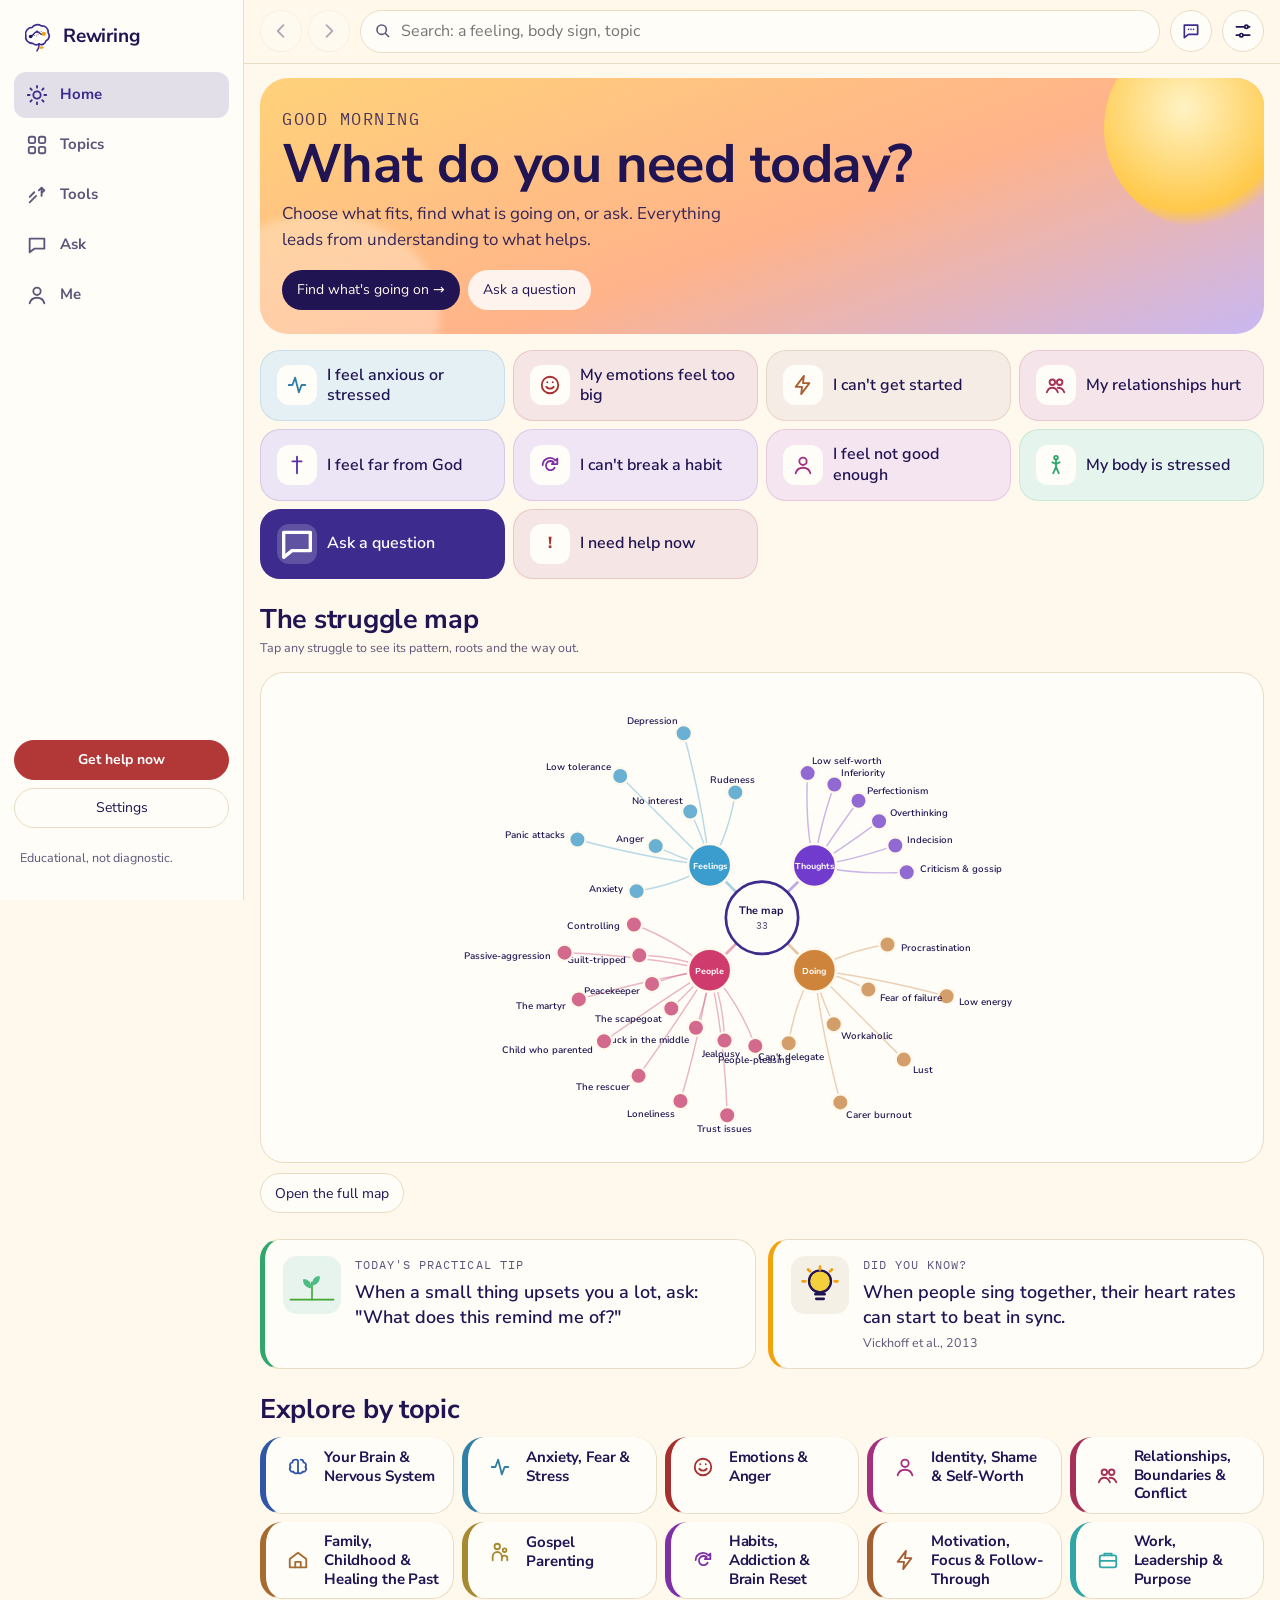
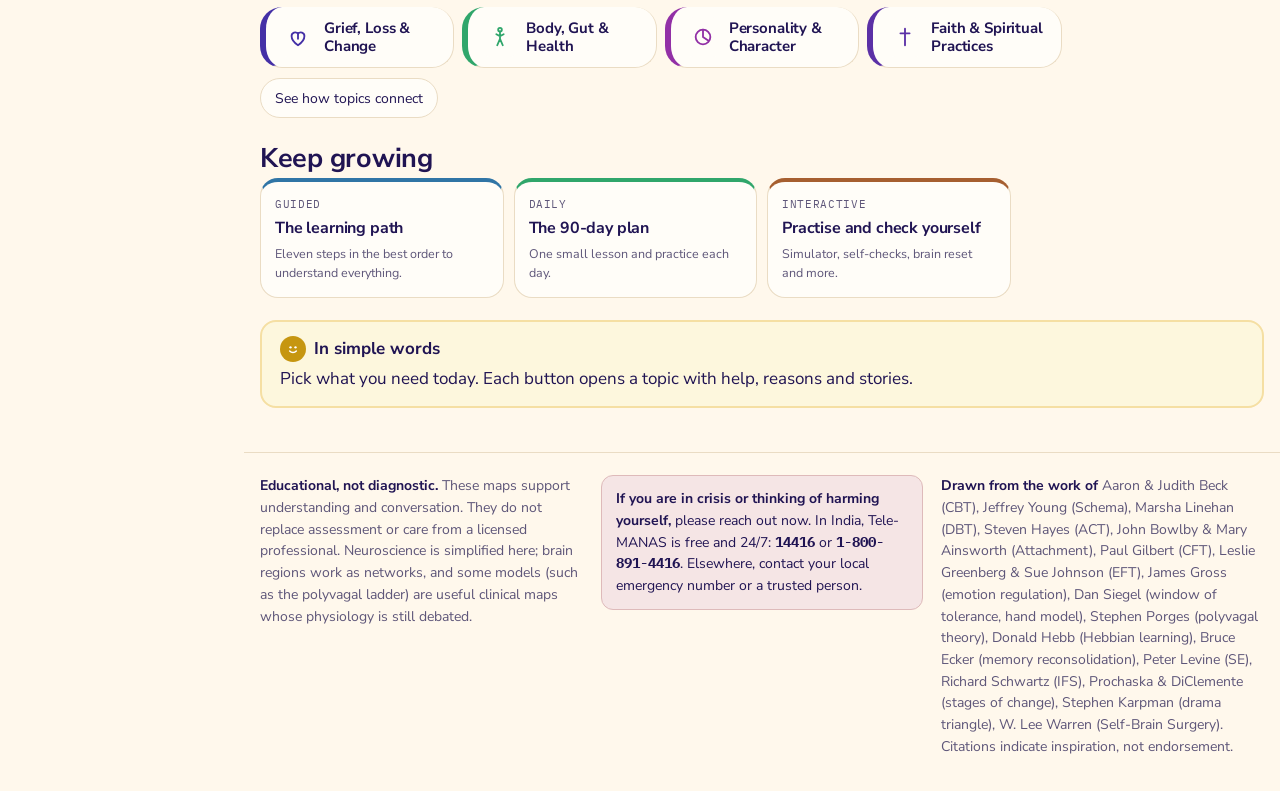
==== hubs/index.html @ 321abb33 "Add rudeness and related patterns: mind map, iceberg decoder, navigator entries, comparisons, practi" ====
<!doctype html><html lang="en"><head><meta charset="utf-8"><meta name="viewport" content="width=device-width,initial-scale=1,viewport-fit=cover"><style>:root{color-scheme:light;padding-top:env(safe-area-inset-top,0px);padding-bottom:env(safe-area-inset-bottom,0px)}body{margin:0}img{max-width:100%}[hidden]{display:none!important}</style></head><body>
<title>Rewiring Hubs</title>
<link rel="preconnect" href="https://fonts.googleapis.com"><link rel="preconnect" href="https://fonts.gstatic.com" crossorigin>
<link rel="stylesheet" href="https://fonts.googleapis.com/css2?family=Figtree:wght@400;500;600;700;800&family=Source+Serif+4:opsz,wght@8..60,500;8..60,600;8..60,700&family=Atkinson+Hyperlegible:ital,wght@0,400;0,700;1,400&family=Archivo:wght@500;600;700&family=Inter:wght@400;500;600;700&family=Nunito+Sans:opsz,wght@6..12,400;6..12,600;6..12,700;6..12,800&family=JetBrains+Mono:wght@400;500&family=Newsreader:ital,opsz,wght@0,6..72,300;0,6..72,400;0,6..72,600;1,6..72,400&family=Bricolage+Grotesque:opsz,wght@12..96,500;12..96,700;12..96,800&family=IBM+Plex+Mono:wght@400;500;700&display=swap">
<style>
:root{
  --bg:#EDF1EE; --surface:#F9FBF9; --sunk:#E2E8E4; --ink:#16232A; --muted:#55666B; --line:#C8D2CE;
  --accent:#0E6A64; --spark:#D8932A; --on-accent:#FFFFFF;
  --al:40%; --as:48%; --atint:91%; --amid:78%; --glow:rgba(216,147,42,.35);
  --f-display:"Bricolage Grotesque", "Avenir Next", system-ui, sans-serif;
  --f-body:"Atkinson Hyperlegible", "Segoe UI", system-ui, sans-serif;
  --f-mono:"IBM Plex Mono", ui-monospace, Menlo, monospace;
  --r:14px;
}
@media (prefers-color-scheme: dark){ :root:not([data-theme="light"]){
  --bg:#0E1618; --surface:#152024; --sunk:#1B282C; --ink:#E3ECE9; --muted:#93A6A6; --line:#2B3B3F;
  --accent:#5EC2B6; --spark:#F2B550; --on-accent:#0E1618;
  --al:70%; --as:52%; --atint:19%; --amid:32%; --glow:rgba(242,181,80,.3); color-scheme:dark }}
:root[data-theme="dark"]{
  --bg:#0E1618; --surface:#152024; --sunk:#1B282C; --ink:#E3ECE9; --muted:#93A6A6; --line:#2B3B3F;
  --accent:#5EC2B6; --spark:#F2B550; --on-accent:#0E1618;
  --al:70%; --as:52%; --atint:19%; --amid:32%; --glow:rgba(242,181,80,.3); color-scheme:dark }

*{box-sizing:border-box}
body{background:var(--bg);color:var(--ink);font-family:var(--f-body);font-size:16px;line-height:1.55;margin:0}
a{color:inherit}
button{font:inherit;color:inherit}
:focus-visible{outline:2px solid var(--spark);outline-offset:2px;border-radius:6px}
h1,h2,h3{font-family:var(--f-display);line-height:1.1;text-wrap:balance;margin:0}
.wrap{max-width:1180px;margin:0 auto;padding-inline:16px}
.mono{font-family:var(--f-mono);font-variant-numeric:tabular-nums}
.eyebrow{font-family:var(--f-mono);font-size:11.5px;letter-spacing:.09em;text-transform:uppercase;color:var(--muted)}

/* top bar */
.bar{position:sticky;top:env(safe-area-inset-top,0px);z-index:20;background:color-mix(in srgb,var(--bg) 88%,transparent);backdrop-filter:blur(10px);border-bottom:1px solid var(--line)}
.bar .wrap{display:flex;gap:12px;align-items:center;padding-block:10px;flex-wrap:wrap}
.brand{display:flex;align-items:center;gap:9px;text-decoration:none;font-family:var(--f-display);font-weight:700;font-size:19px;letter-spacing:-.01em}
.brand svg{width:28px;height:28px}
.search{flex:1 1 220px;min-width:0;display:flex;align-items:center;gap:8px;background:var(--surface);border:1px solid var(--line);border-radius:999px;padding:7px 14px}
.search input{border:0;background:transparent;outline:0;flex:1;min-width:0;font:inherit;color:var(--ink)}
.pill{border:1px solid var(--line);background:var(--surface);border-radius:999px;padding:7px 14px;cursor:pointer;font-size:14px;white-space:nowrap;text-decoration:none}
.pill:hover{border-color:var(--accent)}
.pill.on{background:var(--accent);color:var(--on-accent);border-color:var(--accent)}

/* hero */
.hero{display:grid;grid-template-columns:minmax(0,1.05fr) minmax(0,1fr);gap:28px;align-items:center;padding-block:36px 20px}
.hero h1{font-size:clamp(40px,7vw,78px);font-weight:800;letter-spacing:-.035em}
.hero h1 em{font-style:normal;color:var(--accent)}
.hero p{font-size:18px;color:var(--muted);max-width:52ch;margin:16px 0 0}
.hero .stats{display:flex;gap:22px;margin-top:22px;flex-wrap:wrap}
.hero .stats b{display:block;font-family:var(--f-display);font-size:28px}
.netbox{position:relative;aspect-ratio:5/4;max-width:100%;border-radius:22px;background:radial-gradient(120% 90% at 30% 20%,var(--surface),var(--sunk));border:1px solid var(--line);overflow:hidden}
.netbox canvas{width:100%;height:100%;display:block}
.netbox .cap{position:absolute;left:14px;bottom:12px;right:14px;font-size:12.5px;color:var(--muted)}
@media (max-width:820px){.hero{grid-template-columns:1fr}}

/* six step path */
.steps6{display:grid;grid-template-columns:repeat(6,minmax(0,1fr));gap:10px;margin-block:18px 8px}
.steps6 div{padding:12px 12px 14px;border-top:3px solid hsl(var(--h) var(--as) var(--al));background:var(--surface);border-radius:4px 4px 10px 10px}
.steps6 b{display:block;font-family:var(--f-display);font-size:16px}
.steps6 small{color:var(--muted);font-size:13px;line-height:1.35;display:block;margin-top:2px}
@media (max-width:820px){.steps6{grid-template-columns:repeat(2,minmax(0,1fr))}}

.row-h{display:flex;justify-content:space-between;align-items:end;gap:12px;margin:34px 0 12px;flex-wrap:wrap}
.row-h h2{font-size:26px;letter-spacing:-.01em}
.quick{display:grid;grid-template-columns:repeat(auto-fill,minmax(210px,1fr));gap:10px}
.qcard{display:flex;gap:12px;align-items:center;padding:12px 14px;background:var(--surface);border:1px solid var(--line);border-radius:var(--r);text-decoration:none;cursor:pointer}
.qcard:hover{border-color:hsl(var(--h) var(--as) var(--al))}
.qcard svg{flex:none;width:42px;height:42px}
.qcard b{font-family:var(--f-display);font-size:15.5px;line-height:1.2}
.qcard small{display:block;color:var(--muted);font-size:12.5px}

/* section nav */
.secnav{position:sticky;top:calc(env(safe-area-inset-top,0px) + 58px);z-index:15;background:var(--bg);padding-block:8px;overflow-x:auto;white-space:nowrap;scrollbar-width:thin;border-bottom:1px solid var(--line)}
.secnav a{display:inline-flex;align-items:center;gap:6px;margin-right:6px;padding:5px 11px;border-radius:999px;font-size:13px;text-decoration:none;border:1px solid var(--line);background:var(--surface)}
.secnav a i{width:9px;height:9px;border-radius:50%;background:hsl(var(--h) var(--as) var(--al))}

.shelf{margin-top:30px;scroll-margin-top:120px}
.shelf-h{display:flex;align-items:baseline;gap:12px;margin-bottom:12px;padding-bottom:8px;border-bottom:2px solid hsl(var(--h) var(--as) var(--al))}
.shelf-h h2{font-size:24px}
.shelf-h .n{font-family:var(--f-mono);color:hsl(var(--h) var(--as) var(--al));font-size:14px}
.shelf-h p{margin:0 0 0 auto;color:var(--muted);font-size:14px;max-width:46ch;text-align:right}
@media (max-width:700px){.shelf-h{flex-wrap:wrap}.shelf-h p{margin:0;text-align:left}}
.grid{display:grid;grid-template-columns:repeat(auto-fill,minmax(205px,1fr));gap:10px}
.card{position:relative;display:flex;flex-direction:column;gap:8px;padding:12px 12px 14px;background:var(--surface);border:1px solid var(--line);border-radius:var(--r);text-decoration:none;min-width:0;transition:transform .15s,border-color .15s}
.card:hover{transform:translateY(-2px);border-color:hsl(var(--h) var(--as) var(--al))}
.card .top{display:flex;justify-content:space-between;align-items:center}
.card .num{font-family:var(--f-mono);font-size:12px;color:hsl(var(--h) var(--as) var(--al))}
.card .tag{font-size:11px;font-family:var(--f-mono);text-transform:uppercase;letter-spacing:.06em;color:var(--muted)}
.card .gl{height:58px;border-radius:9px;background:hsl(var(--h) 40% var(--atint));display:grid;place-items:center}
.card .gl svg{height:50px;width:auto}
.card b{font-family:var(--f-display);font-weight:600;font-size:15.5px;line-height:1.22}
.card .star{position:absolute;top:8px;right:10px;color:var(--spark);font-size:13px}
.empty{padding:30px;text-align:center;color:var(--muted);background:var(--surface);border-radius:var(--r);border:1px dashed var(--line)}

/* map sheet */
.sheet{padding-block:22px 60px}
.crumbs{display:flex;gap:8px;align-items:center;flex-wrap:wrap;font-size:14px;color:var(--muted)}
.crumbs a{text-decoration:none;color:hsl(var(--h) var(--as) var(--al));font-weight:700}
.sheet-h{display:flex;gap:18px;align-items:flex-start;margin:12px 0 18px;flex-wrap:wrap}
.sheet-h .big{font-family:var(--f-display);font-weight:800;font-size:clamp(46px,8vw,84px);line-height:.85;color:hsl(var(--h) var(--as) var(--al));letter-spacing:-.04em}
.sheet-h .tt{flex:1 1 360px;min-width:0}
.sheet-h h1{font-size:clamp(28px,4.4vw,46px);letter-spacing:-.025em}
.sheet-h p{font-size:18px;max-width:64ch;margin:10px 0 0}
.tools{display:flex;gap:8px;flex-wrap:wrap}
.canvas{background:var(--surface);border:1px solid var(--line);border-radius:20px;padding:10px;overflow-x:auto}
.canvas svg{display:block;width:100%;height:auto;min-width:720px}
.canvas.sm svg{min-width:0}
.cols{display:grid;grid-template-columns:repeat(12,minmax(0,1fr));gap:14px;margin-top:14px}
.box{grid-column:span 6;background:var(--surface);border:1px solid var(--line);border-radius:var(--r);padding:16px 18px;min-width:0}
.box.w4{grid-column:span 4}.box.w8{grid-column:span 8}.box.w12{grid-column:span 12}
@media (max-width:860px){.box,.box.w4,.box.w8{grid-column:span 12}}
.box h3{font-size:18px;display:flex;align-items:center;gap:8px;margin-bottom:10px}
.box h3 .k{font-family:var(--f-mono);font-size:11px;padding:2px 7px;border-radius:999px;background:hsl(var(--h) var(--as) var(--al));color:var(--bg)}
.box ul{margin:0;padding-left:18px}.box li{margin:3px 0}
.tri{display:grid;grid-template-columns:repeat(3,minmax(0,1fr));gap:10px}
@media (max-width:600px){.tri{grid-template-columns:1fr}}
.tri>div{background:hsl(var(--h) 40% var(--atint));border-radius:12px;padding:12px}
.tri b{font-family:var(--f-display);display:flex;gap:7px;align-items:center}
.tri svg{width:22px;height:22px}
.qs{display:grid;gap:8px;counter-reset:q}
.qs div{counter-increment:q;padding:10px 12px 10px 44px;position:relative;background:var(--sunk);border-radius:10px}
.qs div::before{content:counter(q);position:absolute;left:12px;top:9px;width:22px;height:22px;border-radius:50%;background:hsl(258 var(--as) var(--al));color:var(--bg);font:700 12px/22px var(--f-mono);text-align:center}
.chips{display:flex;flex-wrap:wrap;gap:6px}
.chip{display:inline-flex;align-items:center;gap:6px;padding:5px 11px;border-radius:999px;background:hsl(var(--h) 40% var(--atint));border:1px solid hsl(var(--h) 35% var(--amid));font-size:14px;text-decoration:none;cursor:pointer}
.chip:hover{border-color:hsl(var(--h) var(--as) var(--al))}
.belief{padding:8px 12px;border-left:3px solid hsl(40 var(--as) var(--al));background:var(--sunk);margin:6px 0;border-radius:0 8px 8px 0;font-style:italic}
.checks label{display:flex;gap:10px;align-items:flex-start;padding:8px 0;border-bottom:1px dashed var(--line);cursor:pointer}
.checks input{margin-top:4px;accent-color:var(--accent);width:18px;height:18px;flex:none}
.checks label:has(input:checked) span{text-decoration:line-through;color:var(--muted)}
.lens{background:linear-gradient(135deg,hsl(285 40% var(--atint)),var(--surface));border:1px solid hsl(285 30% var(--amid))}
.lens h3{color:hsl(285 var(--as) var(--al))}
.brainlink{display:flex;gap:16px;align-items:center;flex-wrap:wrap}
.brainlink svg{width:150px;flex:none;max-width:100%}
.brainlink>div{flex:1 1 260px;min-width:0}
textarea{width:100%;min-height:110px;border:1px solid var(--line);border-radius:10px;background:var(--bg);color:var(--ink);font:inherit;padding:10px;resize:vertical}
.note{font-size:12.5px;color:var(--muted)}
.pager{display:flex;justify-content:space-between;gap:12px;margin-top:24px;flex-wrap:wrap}
.pager a{flex:1 1 240px;padding:14px 16px;background:var(--surface);border:1px solid var(--line);border-radius:var(--r);text-decoration:none}
.pager a:last-child{text-align:right}
.pager small{display:block;color:var(--muted);font-family:var(--f-mono);font-size:12px}
.pager b{font-family:var(--f-display)}

/* svg text classes */
.t-ink{fill:var(--ink)}.t-mut{fill:var(--muted)}.t-bg{fill:var(--bg)}
.s-line{stroke:var(--line)}.f-surf{fill:var(--surface)}.f-sunk{fill:var(--sunk)}.f-bg{fill:var(--bg)}
.hf{fill:hsl(var(--h) 42% var(--atint))}.hm{fill:hsl(var(--h) 38% var(--amid))}.hs{fill:hsl(var(--h) var(--as) var(--al))}
.hk{stroke:hsl(var(--h) var(--as) var(--al))}.hkm{stroke:hsl(var(--h) 38% var(--amid))}
.sv-d{font-family:var(--f-display)}.sv-b{font-family:var(--f-body)}.sv-m{font-family:var(--f-mono)}
.glow{fill:var(--spark);filter:drop-shadow(0 0 6px var(--glow))}
.pulse{fill:var(--spark)}

/* table */
.tablebox{overflow-x:auto;border-radius:var(--r);border:1px solid var(--line);background:var(--surface)}
table.cmp{border-collapse:separate;border-spacing:0;width:100%;min-width:640px}
table.cmp th,table.cmp td{padding:11px 14px;text-align:left;vertical-align:top;border-bottom:1px solid var(--line);font-size:15px}
table.cmp thead th{font-family:var(--f-display);font-size:17px;background:hsl(var(--h) 42% var(--atint));border-bottom:3px solid hsl(var(--h) var(--as) var(--al))}
table.cmp tbody th{font-family:var(--f-mono);font-size:11.5px;text-transform:uppercase;letter-spacing:.06em;color:var(--muted);width:130px;font-weight:500}
table.cmp td{background:hsl(var(--h) 40% var(--atint) / .45)}

/* scale */
.scale{display:grid;grid-template-columns:minmax(0,300px) minmax(0,1fr);gap:18px;align-items:start}
@media (max-width:760px){.scale{grid-template-columns:1fr}}
.scale .fig{background:var(--surface);border:1px solid var(--line);border-radius:20px;padding:10px}
.scale .fig svg{width:100%;height:auto;display:block}
.readout{background:var(--surface);border:1px solid var(--line);border-radius:20px;padding:20px}
.readout .lv{font-family:var(--f-display);font-size:30px;font-weight:700;color:hsl(var(--h) var(--as) var(--al))}
.readout input[type=range]{width:100%;accent-color:var(--accent);margin:14px 0}
.lvls{display:grid;gap:6px;margin-top:10px}
.lvls button{display:flex;gap:10px;text-align:left;align-items:center;padding:9px 12px;border-radius:10px;border:1px solid var(--line);background:var(--bg);cursor:pointer}
.lvls button i{width:14px;height:14px;border-radius:4px;flex:none;background:hsl(var(--h) var(--as) var(--al))}
.lvls button.on{border-color:hsl(var(--h) var(--as) var(--al));background:hsl(var(--h) 40% var(--atint))}
.helps{margin-top:12px;padding:12px 14px;border-radius:12px;background:hsl(var(--h) 40% var(--atint))}
.hist{font-size:13.5px;color:var(--muted);margin-top:12px}

/* flowchart */
.ft{--g:22px}
.fq{display:inline-flex;align-items:center;gap:10px;padding:10px 16px;border-radius:12px;background:hsl(var(--h) var(--as) var(--al));color:var(--bg);font-family:var(--f-display);font-weight:700;font-size:17px}
.fq::before{content:"?";display:grid;place-items:center;width:24px;height:24px;transform:rotate(45deg);border:2px solid var(--bg);border-radius:4px;font-size:13px}
.fq::before{content:""}
.fkids{list-style:none;margin:0;padding:0 0 0 var(--g);border-left:2px solid hsl(var(--h) 38% var(--amid));margin-left:22px}
.fkids>li{position:relative;padding:10px 0 4px 18px}
.fkids>li::before{content:"";position:absolute;left:calc(-1 * var(--g) - 2px);top:26px;width:calc(var(--g) + 14px);border-top:2px solid hsl(var(--h) 38% var(--amid))}
.fkids>li::after{content:"";position:absolute;left:8px;top:21px;border:6px solid transparent;border-left-color:hsl(var(--h) 38% var(--amid))}
.fopt{display:inline-block;padding:7px 13px;border-radius:999px;border:1.5px solid hsl(var(--h) var(--as) var(--al));background:var(--surface);font-weight:700}
.fleaf{display:flex;flex-wrap:wrap;gap:6px;margin:8px 0 2px 14px}
.fleaf a{display:inline-flex;gap:6px;align-items:center;padding:6px 12px;border-radius:10px;background:hsl(var(--h) 40% var(--atint));border:1px solid hsl(var(--h) 35% var(--amid));text-decoration:none;font-size:14.5px}
.fleaf a::before{content:"→";color:hsl(var(--h) var(--as) var(--al))}
.fleaf a:hover{border-color:hsl(var(--h) var(--as) var(--al))}
.fwrap{background:var(--surface);border:1px solid var(--line);border-radius:20px;padding:20px;overflow-x:auto}

.foot{border-top:1px solid var(--line);margin-top:50px;padding-block:24px 40px;color:var(--muted);font-size:14px}
.foot .grid2{display:grid;grid-template-columns:repeat(auto-fit,minmax(260px,1fr));gap:20px}
.foot b{color:var(--ink)}
.crisis{background:hsl(0 45% var(--atint));border:1px solid hsl(0 35% var(--amid));border-radius:12px;padding:12px 14px;color:var(--ink)}
@media (prefers-reduced-motion: reduce){*{animation:none!important;transition:none!important}}
.chain{list-style:none;margin:0;padding:0;display:flex;flex-wrap:wrap;gap:8px 0;align-items:stretch;counter-reset:c}
.chain li{counter-increment:c;display:flex;align-items:center;gap:8px;padding:9px 14px;border-radius:12px;background:hsl(var(--h) 40% var(--atint));border:1px solid hsl(var(--h) 35% var(--amid));margin-right:26px;position:relative;font-size:15px;max-width:100%}
.chain li::before{content:counter(c);font:700 11px/20px var(--f-mono);width:20px;height:20px;border-radius:50%;text-align:center;background:hsl(var(--h) var(--as) var(--al));color:var(--bg);flex:none}
.chain li::after{content:"→";position:absolute;right:-20px;color:hsl(var(--h) var(--as) var(--al));font-weight:700}
.chain li:last-child::after{content:""}
.chain li.back{background:none;border-style:dashed;color:var(--muted)}.chain li.back::before{content:none}
.gloss{display:grid;grid-template-columns:repeat(auto-fit,minmax(220px,1fr));gap:10px}
.gloss div{padding:10px 12px;border-radius:10px;background:var(--sunk)}.gloss b{display:block;font-family:var(--f-display)}.gloss span{font-size:14.5px;color:var(--muted)}
ol.legend{margin:0;padding:0;list-style:none;counter-reset:l;display:grid;gap:8px}
ol.legend li{counter-increment:l;display:flex;gap:10px;align-items:flex-start}
ol.legend li::before{content:counter(l);flex:none;width:26px;height:26px;border-radius:50%;background:var(--ink);color:var(--bg);font:700 13px/26px var(--f-mono);text-align:center}
.six{display:grid;grid-template-columns:repeat(auto-fill,minmax(140px,1fr));gap:8px}
.six span{padding:12px;border-radius:12px;background:hsl(var(--h) 40% var(--atint));text-align:center;font-family:var(--f-display);font-weight:600}
.qcard .gl{display:none}
.canvas.sm svg[aria-label="Cycle diagram"]{max-width:470px;margin:0 auto}
.foot .grid2{align-items:start}
.pgrid{display:grid;grid-template-columns:repeat(auto-fit,minmax(250px,1fr));gap:12px}
.pcard{border-radius:14px;padding:14px;background:hsl(var(--h) 40% var(--atint));border:1px solid hsl(var(--h) 35% var(--amid));min-width:0}
.pcard h4{font-family:var(--f-display);font-size:18px;margin:4px 0 8px}.pcard h4 a{text-decoration:none}
.pcard ol{margin:0;padding-left:20px;font-size:14.5px}.pcard li{margin:3px 0}.pcard li.more{list-style:none;margin-left:-20px;margin-top:8px}
.pcard li.more a{color:hsl(var(--h) var(--as) var(--al));font-weight:700;text-decoration:none}
.fix{margin-top:10px;font-size:13.5px;padding:8px 10px;border-radius:10px;background:var(--surface)}
ol.week{list-style:none;margin:0;padding:0;display:grid;grid-template-columns:repeat(auto-fit,minmax(150px,1fr));gap:8px}
ol.week li{display:flex;flex-direction:column;gap:4px;padding:12px;border-radius:12px;background:var(--sunk);border-top:3px solid hsl(var(--h) var(--as) var(--al))}
ol.week li .mono{font-size:11px;color:hsl(var(--h) var(--as) var(--al))}ol.week li b{font-family:var(--f-display)}ol.week li>span:last-child{font-size:14px}
.meta{display:flex;gap:8px;flex-wrap:wrap;margin-bottom:12px}
ol.psteps{list-style:none;margin:0;padding:0;counter-reset:p;display:grid;gap:10px}
ol.psteps li{counter-increment:p;display:flex;gap:14px;align-items:flex-start;padding:12px 14px;border-radius:12px;background:var(--sunk);font-size:16.5px}
ol.psteps li::before{content:counter(p);flex:none;width:32px;height:32px;border-radius:10px;background:hsl(var(--h) var(--as) var(--al));color:var(--bg);font:800 16px/32px var(--f-display);text-align:center}
.fixes{display:grid;gap:8px}.fixes div{padding:10px 12px;border-radius:10px;background:var(--sunk);display:flex;flex-direction:column;gap:2px}.fixes span{color:var(--muted)}
.timer{font-size:56px;font-weight:700;text-align:center;margin:10px 0 16px;color:hsl(var(--h) var(--as) var(--al))}

/* App shell: a legend rail on wide screens (Mac, iPad landscape), a bottom tab bar on narrow ones (iPad portrait, phone). Built on the Atlas tokens above. */
:root{--rail:244px;--zoom:1;--h:176}
html,body{min-height:100%}
.app-shell{display:grid;grid-template-columns:var(--rail) minmax(0,1fr);min-height:100vh;min-height:100dvh}
.app-rail{position:sticky;top:env(safe-area-inset-top,0px);height:100vh;height:100dvh;display:flex;flex-direction:column;gap:18px;padding:20px 14px;border-right:1px solid var(--line);background:var(--surface);overflow-y:auto}
.app-rail .brand{padding:0 6px}
.nav{display:grid;gap:4px}
.nav-btn{display:flex;align-items:center;gap:12px;min-height:46px;padding:8px 12px;border-radius:12px;border:0;background:transparent;text-align:left;cursor:pointer;color:var(--muted);font-weight:700;font-size:15px;text-decoration:none}
.nav-btn svg{width:22px;height:22px;flex:none}
.nav-btn:hover{background:var(--sunk);color:var(--ink)}
.nav-btn[aria-current="page"]{background:color-mix(in srgb,var(--accent) 14%,transparent);color:var(--accent)}
.rail-foot{margin-top:auto;display:grid;gap:8px}
.rail-foot .note{padding:0 6px}
.app-main{min-width:0;zoom:var(--zoom)}
.app-top{position:sticky;top:env(safe-area-inset-top,0px);z-index:20;background:color-mix(in srgb,var(--bg) 90%,transparent);backdrop-filter:blur(10px);-webkit-backdrop-filter:blur(10px);border-bottom:1px solid var(--line)}
.app-top .wrap{display:flex;gap:10px;align-items:center;padding-block:10px}
.app-top .brand{display:none}
.app-top .search{flex:1 1 auto}
.app-tabs{display:none}
.btn-help{background:hsl(0 52% 46%);border-color:hsl(0 52% 46%);color:#fff;font-weight:700}
:root[data-theme="dark"] .btn-help{background:hsl(4 70% 68%);border-color:hsl(4 70% 68%);color:#1a0b08}
@media (prefers-color-scheme: dark){:root:not([data-theme="light"]) .btn-help{background:hsl(4 70% 68%);border-color:hsl(4 70% 68%);color:#1a0b08}}
.icon-btn{display:inline-grid;place-items:center;width:42px;height:42px;padding:0;border-radius:999px;border:1px solid var(--line);background:var(--surface);cursor:pointer;flex:none}
.icon-btn svg{width:20px;height:20px}
.pill{min-height:40px;display:inline-flex;align-items:center;justify-content:center;gap:6px}
.pill[disabled]{opacity:.5;cursor:not-allowed}
@media (max-width:900px){
  .app-shell{grid-template-columns:minmax(0,1fr)}
  .app-rail{display:none}
  .app-top .brand{display:flex}
  .app-top .brand span{display:none}
  .app-main{padding-bottom:calc(76px + env(safe-area-inset-bottom,0px))}
  .app-tabs{display:grid;grid-template-columns:repeat(6,minmax(0,1fr));position:fixed;left:0;right:0;bottom:0;z-index:30;background:var(--surface);border-top:1px solid var(--line);padding:4px 4px calc(4px + env(safe-area-inset-bottom,0px))}
  .app-tabs .nav-btn{flex-direction:column;gap:2px;justify-content:center;font-size:11.5px;min-height:56px;padding:4px 2px;text-align:center}
  .toast{bottom:calc(88px + env(safe-area-inset-bottom,0px))!important}
}
@media (min-width:901px){.app-top .help-top{display:none}}

/* Page header */
.page-h{display:grid;gap:6px;padding-block:22px 6px}
.page-h h1{font-size:clamp(30px,4.6vw,48px);letter-spacing:-.03em;font-weight:800}
.page-h h1 em{font-style:normal;color:var(--accent)}
.page-h p{color:var(--muted);font-size:17px;max-width:62ch;margin:0}
.sec{margin-top:30px}
.sec-h{display:flex;justify-content:space-between;align-items:baseline;gap:12px;flex-wrap:wrap;margin-bottom:12px}
.sec-h h2{font-size:23px;letter-spacing:-.01em}
.sec-h a,.sec-h button.link{font-weight:700;color:var(--accent);text-decoration:none;background:none;border:0;cursor:pointer;font-size:14.5px;padding:6px 0}

/* Today: check-in */
.checkin{display:grid;grid-template-columns:minmax(0,1.15fr) minmax(0,1fr);gap:16px;align-items:start}
@media (max-width:860px){.checkin{grid-template-columns:minmax(0,1fr)}}
.panel{background:var(--surface);border:1px solid var(--line);border-radius:20px;padding:18px 20px;min-width:0}
.states{display:grid;grid-template-columns:repeat(5,minmax(0,1fr));gap:6px;margin-top:12px}
@media (max-width:520px){.states{grid-template-columns:minmax(0,1fr)}}
.state{display:grid;gap:4px;align-content:start;text-align:left;padding:12px 10px;border-radius:14px;border:2px solid transparent;background:hsl(var(--h) 40% var(--atint));cursor:pointer;min-height:84px}
.state b{font-family:var(--f-display);font-size:15px;line-height:1.15}
.state small{font-size:12.5px;color:var(--muted);line-height:1.3}
.state i{display:block;height:6px;border-radius:3px;background:hsl(var(--h) var(--as) var(--al))}
.state[aria-pressed="true"]{border-color:hsl(var(--h) var(--as) var(--al));box-shadow:0 0 0 3px hsl(var(--h) 40% var(--atint))}
@media (max-width:520px){.state{min-height:0;grid-template-columns:10px minmax(0,1fr);column-gap:10px}.state i{height:auto;grid-row:span 2;width:8px}}
.helpbox{margin-top:14px;padding:14px 16px;border-radius:14px;background:hsl(var(--h) 40% var(--atint));display:grid;gap:10px}
.helpbox .lv{font-family:var(--f-display);font-size:22px;font-weight:700;color:hsl(var(--h) var(--as) var(--al))}
.minis{display:flex;flex-wrap:wrap;gap:8px}
.mini{display:inline-flex;align-items:center;gap:8px;padding:8px 12px;border-radius:12px;background:var(--surface);border:1px solid var(--line);text-decoration:none;font-weight:700;font-size:14.5px;min-height:44px}
.mini:hover{border-color:hsl(var(--h) var(--as) var(--al))}
.mini .dot{width:10px;height:10px;border-radius:50%;background:hsl(var(--h) var(--as) var(--al));flex:none}
.spark{width:100%;height:auto;display:block}
.netwrap{position:relative;border-radius:20px;overflow:hidden;border:1px solid var(--line);background:radial-gradient(120% 90% at 30% 20%,var(--surface),var(--sunk));aspect-ratio:16/10;max-width:100%}
.netwrap canvas{width:100%;height:100%;display:block}
.netwrap .cap{position:absolute;left:14px;right:14px;bottom:10px;font-size:12.5px;color:var(--muted)}

/* Tiles (struggles, tools) */
.tiles{display:grid;grid-template-columns:repeat(auto-fill,minmax(min(100%,250px),1fr));gap:10px}
.tile{display:grid;gap:6px;align-content:start;padding:14px 16px;border-radius:16px;background:var(--surface);border:1px solid var(--line);text-decoration:none;min-width:0;transition:transform .15s,border-color .15s}
.tile:hover{transform:translateY(-2px);border-color:hsl(var(--h) var(--as) var(--al))}
.tile .top{display:flex;justify-content:space-between;gap:8px;align-items:center}
.tile b{font-family:var(--f-display);font-size:17px;line-height:1.2}
.tile p{margin:0;color:var(--muted);font-size:14px;line-height:1.4}
.tag-h{font-family:var(--f-mono);font-size:11px;letter-spacing:.06em;text-transform:uppercase;color:hsl(var(--h) var(--as) var(--al));font-weight:700}

/* Filters */
.filters{display:flex;gap:6px;flex-wrap:wrap;margin-block:6px 16px}
.filters .chip{min-height:36px;border-width:1px}
.filters .chip[aria-pressed="true"]{background:hsl(var(--h) var(--as) var(--al));border-color:hsl(var(--h) var(--as) var(--al));color:var(--bg)}
.scroller{overflow-x:auto;white-space:nowrap;flex-wrap:nowrap;padding-bottom:6px;scrollbar-width:thin}
.scroller .chip{flex:none}
.count{font-family:var(--f-mono);font-size:13px;color:var(--muted)}

/* Struggle detail */
.play{display:grid;grid-template-columns:repeat(3,minmax(0,1fr));gap:12px}
@media (max-width:860px){.play{grid-template-columns:minmax(0,1fr)}}
.play>div{border-radius:16px;padding:16px 18px;background:hsl(var(--h) 40% var(--atint));border-top:4px solid hsl(var(--h) var(--as) var(--al));min-width:0}
.play h3{font-size:18px;margin-bottom:8px;display:flex;gap:8px;align-items:baseline;flex-wrap:wrap}
.play h3 small{font-family:var(--f-mono);font-size:11px;color:var(--muted);letter-spacing:.05em;text-transform:uppercase;font-weight:500}
.play ul{margin:0;padding-left:18px}.play li{margin:5px 0}
.say{font-family:var(--f-display);font-size:clamp(20px,2.6vw,26px);font-weight:600;line-height:1.25;padding:18px 20px;border-radius:16px;background:var(--surface);border:1px solid var(--line);border-left:5px solid var(--spark)}

/* Interactive widgets */
.wgrid{display:grid;gap:12px}
.wgrid.two{grid-template-columns:repeat(2,minmax(0,1fr))}
@media (max-width:700px){.wgrid.two{grid-template-columns:minmax(0,1fr)}}
.field{display:grid;gap:5px;font-weight:700;font-size:14.5px;min-width:0}
.field .hint{font-weight:400;color:var(--muted);font-size:13px}
.field input[type=text],.field input[type=number],.field select{width:100%;min-height:44px;border:1px solid var(--line);border-radius:10px;background:var(--bg);color:var(--ink);font:inherit;padding:8px 12px}
.field textarea{min-height:76px}
input[type=range]{width:100%;accent-color:var(--accent);min-height:30px}
.rangerow{display:grid;grid-template-columns:minmax(0,1fr) 3.2em;gap:10px;align-items:center}
.rangerow output{font-family:var(--f-mono);font-variant-numeric:tabular-nums;text-align:right;font-weight:700}
.chipset{display:flex;flex-wrap:wrap;gap:6px}
.chipset button{border:1px solid var(--line);background:var(--bg);border-radius:999px;padding:6px 12px;cursor:pointer;font-size:14px;min-height:36px}
.chipset button[aria-pressed="true"]{background:var(--accent);border-color:var(--accent);color:var(--on-accent)}
.out{white-space:pre-wrap;background:var(--sunk);border-radius:12px;padding:14px 16px;font-size:15.5px;line-height:1.5}
.actions{display:flex;gap:8px;flex-wrap:wrap;align-items:center}
.vrow{display:grid;grid-template-columns:minmax(0,170px) minmax(0,1fr);gap:12px;align-items:center;padding:8px 0;border-bottom:1px dashed var(--line)}
@media (max-width:560px){.vrow{grid-template-columns:minmax(0,1fr)}}
.vbars{display:grid;gap:4px}
.vbar{height:10px;border-radius:5px;background:var(--sunk);position:relative;overflow:hidden}
.vbar i{position:absolute;left:0;top:0;bottom:0;border-radius:5px}
.ground-step{display:grid;gap:10px;justify-items:center;text-align:center;padding:10px}
.ground-step .big{font-family:var(--f-display);font-size:64px;font-weight:800;line-height:1;color:hsl(var(--h) var(--as) var(--al))}
.taps{display:flex;gap:8px;flex-wrap:wrap;justify-content:center}
.taps span{width:22px;height:22px;border-radius:50%;border:2px solid hsl(var(--h) var(--as) var(--al))}
.taps span.on{background:hsl(var(--h) var(--as) var(--al))}

/* Model visuals */
.ring{position:relative;width:100%;max-width:440px;aspect-ratio:1;margin-inline:auto}
.ring svg{position:absolute;inset:0;width:100%;height:100%}
.node{position:absolute;transform:translate(-50%,-50%);width:31%;min-height:46px;display:grid;place-items:center;text-align:center;padding:6px;border-radius:14px;border:2px solid hsl(var(--h) 35% var(--amid));background:hsl(var(--h) 40% var(--atint));font-weight:700;font-size:13px;line-height:1.2;cursor:pointer}
.node small{display:block;font-weight:400;font-size:11px;color:var(--muted)}
.node[aria-pressed="true"]{border-color:hsl(var(--h) var(--as) var(--al));box-shadow:0 0 0 3px hsl(var(--h) 40% var(--atint));background:var(--surface)}
.node.core{width:34%;aspect-ratio:1;border-radius:50%;background:hsl(var(--h) var(--as) var(--al));color:var(--bg);border-color:transparent}
.node.core small{color:inherit;opacity:.85}
.info{background:var(--sunk);border-radius:14px;padding:14px 16px;display:grid;gap:8px;min-height:8rem;align-content:start}
.info h4{font-family:var(--f-display);font-size:19px;margin:0}
.info p{margin:0}
.vis2{display:grid;grid-template-columns:minmax(0,1.1fr) minmax(0,1fr);gap:16px;align-items:start}
@media (max-width:760px){.vis2{grid-template-columns:minmax(0,1fr)}}
.seg{display:flex;flex-wrap:wrap;gap:4px;padding:4px;background:var(--sunk);border-radius:999px;width:fit-content;max-width:100%}
.seg button{border:0;background:transparent;min-height:38px;padding:4px 14px;border-radius:999px;font-weight:700;cursor:pointer;color:var(--muted);font-size:14px}
.seg button[aria-selected="true"]{background:var(--surface);color:var(--ink);box-shadow:0 1px 3px rgb(0 0 0 / .12)}
details.acc{border:1px solid var(--line);border-radius:12px;background:var(--surface)}
details.acc+details.acc{margin-top:8px}
details.acc summary{list-style:none;cursor:pointer;padding:12px 14px;display:flex;justify-content:space-between;gap:10px;align-items:center;font-weight:700;min-height:44px}
details.acc summary::-webkit-details-marker{display:none}
details.acc summary::after{content:"+";font-family:var(--f-mono);font-size:18px;color:var(--muted)}
details.acc[open] summary::after{content:"–"}
details.acc .acc-b{padding:0 14px 14px;display:grid;gap:8px}
.acro{display:grid;gap:6px}
.acro div{display:grid;grid-template-columns:2.4em minmax(0,1fr);gap:8px;align-items:baseline}
.acro b{font-family:var(--f-display);font-size:20px;color:hsl(var(--h) var(--as) var(--al));text-align:center}
.att{position:relative;display:grid;grid-template-columns:1fr 1fr;grid-template-rows:1fr 1fr;gap:4px;aspect-ratio:1;max-width:420px;width:100%;margin-inline:auto;border-radius:16px;overflow:hidden}
.att button{border:0;padding:12px;text-align:left;display:grid;align-content:start;gap:2px;cursor:pointer;background:hsl(var(--h) 40% var(--atint));font-size:13px}
.att button b{font-family:var(--f-display);font-size:16px}
.att button[aria-pressed="true"]{outline:3px solid hsl(var(--h) var(--as) var(--al));outline-offset:-3px}
.att .me{position:absolute;width:24px;height:24px;border-radius:50%;background:var(--spark);border:3px solid var(--surface);transform:translate(-50%,-50%);transition:left .2s,top .2s;pointer-events:none;box-shadow:0 0 0 4px var(--glow)}
.axis{font-family:var(--f-mono);font-size:11px;color:var(--muted);letter-spacing:.05em;text-transform:uppercase}
.timeline{display:grid;grid-template-columns:repeat(5,minmax(0,1fr));gap:6px}
@media (max-width:700px){.timeline{grid-template-columns:minmax(0,1fr)}}
.timeline button{border:2px solid transparent;border-radius:12px;padding:10px;text-align:left;background:hsl(var(--h) 40% var(--atint));cursor:pointer;display:grid;gap:2px;min-height:44px}
.timeline button b{font-family:var(--f-display);font-size:14.5px;line-height:1.2}
.timeline button small{font-family:var(--f-mono);font-size:10.5px;color:var(--muted);text-transform:uppercase;letter-spacing:.06em}
.timeline button[aria-pressed="true"]{border-color:hsl(var(--h) var(--as) var(--al));background:var(--surface)}
.dist{display:grid;grid-template-columns:repeat(auto-fill,minmax(min(100%,230px),1fr));gap:8px}
.dist div{padding:12px;border-radius:12px;background:var(--sunk);display:grid;gap:4px}
.dist b{font-family:var(--f-display)}
.dist i{color:var(--muted);font-size:14px}
.dist span{font-size:14px;color:hsl(var(--h) var(--as) var(--al));font-weight:700}

/* Pathways */
.paths{display:grid;grid-template-columns:repeat(auto-fill,minmax(min(100%,300px),1fr));gap:10px}
.pathcard{display:grid;gap:10px;padding:14px 16px;border-radius:16px;background:var(--surface);border:1px solid var(--line);min-width:0}
.pathcard b{font-family:var(--f-display);font-size:16.5px;line-height:1.25}
.pathcard svg{width:100%;height:auto;display:block}
.pathmeta{display:flex;justify-content:space-between;align-items:center;gap:8px;flex-wrap:wrap}
.example{border-style:dashed}

/* Journal */
.entry{display:grid;gap:4px;padding:14px 0;border-bottom:1px solid var(--line)}
.entry:last-child{border-bottom:0}
.entry .meta{display:flex;gap:8px;flex-wrap:wrap;align-items:center;margin:0}
.entry pre{margin:0;white-space:pre-wrap;font-family:var(--f-body);font-size:15px}
.empty-s{padding:22px;border-radius:16px;border:1px dashed var(--line);color:var(--muted);text-align:center}

/* Modals and toast */
.scrim{position:fixed;inset:0;z-index:60;background:rgb(6 14 16 / .5);display:grid;place-items:center;padding:16px}
.modal{width:min(560px,100%);max-height:min(88vh,860px);overflow-y:auto;background:var(--surface);border-radius:22px;padding:22px;display:grid;gap:14px;box-shadow:0 24px 60px rgb(0 0 0 / .3)}
.modal h2{font-size:24px}
@media (max-width:560px){.scrim{place-items:end center;padding:0}.modal{border-radius:22px 22px 0 0;padding-bottom:calc(22px + env(safe-area-inset-bottom,0px))}}
.helpline{display:grid;gap:4px;padding:14px 16px;border-radius:14px;background:hsl(0 45% var(--atint));border:1px solid hsl(0 35% var(--amid))}
.helpline .big{font-family:var(--f-display);font-size:28px;font-weight:800;user-select:all}
.toast{position:fixed;left:50%;bottom:28px;transform:translateX(-50%);z-index:70;background:var(--ink);color:var(--bg);padding:10px 18px;border-radius:999px;font-weight:700;font-size:14.5px;box-shadow:0 8px 24px rgb(0 0 0 / .2);max-width:calc(100vw - 32px);text-align:center}
.fade{animation:fadeIn .25s ease-out}
@keyframes fadeIn{from{opacity:.4;transform:translateY(4px)}to{opacity:1;transform:none}}
.sr{position:absolute;width:1px;height:1px;overflow:hidden;clip:rect(0 0 0 0);white-space:nowrap}
.app-foot{border-top:1px solid var(--line);margin-top:44px;padding-block:22px 34px;color:var(--muted);font-size:14px}
.app-foot .grid2{display:grid;grid-template-columns:repeat(auto-fit,minmax(min(100%,260px),1fr));gap:18px;align-items:start}
.app-foot b{color:var(--ink)}

/* Colour schemes: each has light and dark tokens; Sage is the default in atlas.css */
:root[data-palette="ocean"]{--bg:#EAF0F5;--surface:#F8FAFC;--sunk:#DCE5EE;--ink:#142334;--muted:#52657A;--line:#C5D2DF;--accent:#1D5C8C;--spark:#E07A3F;--on-accent:#FFFFFF;--glow:rgba(224,122,63,.32)}
@media (prefers-color-scheme: dark){:root[data-palette="ocean"]:not([data-theme="light"]){--bg:#0D1520;--surface:#142030;--sunk:#1A2939;--ink:#E2EAF2;--muted:#93A5B8;--line:#2A3B4F;--accent:#6EB2E6;--spark:#F29A62;--on-accent:#0D1520;--glow:rgba(242,154,98,.3)}}
:root[data-palette="ocean"][data-theme="dark"]{--bg:#0D1520;--surface:#142030;--sunk:#1A2939;--ink:#E2EAF2;--muted:#93A5B8;--line:#2A3B4F;--accent:#6EB2E6;--spark:#F29A62;--on-accent:#0D1520;--glow:rgba(242,154,98,.3)}
:root[data-palette="dusk"]{--bg:#F1EEF4;--surface:#FBFAFD;--sunk:#E5E0EB;--ink:#221B2E;--muted:#635A70;--line:#D2CBDB;--accent:#5B4A8C;--spark:#C98F1E;--on-accent:#FFFFFF;--glow:rgba(201,143,30,.32)}
@media (prefers-color-scheme: dark){:root[data-palette="dusk"]:not([data-theme="light"]){--bg:#141019;--surface:#1C1724;--sunk:#241E2E;--ink:#ECE6F2;--muted:#A79DB5;--line:#362E42;--accent:#B3A2E8;--spark:#EDBE5A;--on-accent:#141019;--glow:rgba(237,190,90,.3)}}
:root[data-palette="dusk"][data-theme="dark"]{--bg:#141019;--surface:#1C1724;--sunk:#241E2E;--ink:#ECE6F2;--muted:#A79DB5;--line:#362E42;--accent:#B3A2E8;--spark:#EDBE5A;--on-accent:#141019;--glow:rgba(237,190,90,.3)}
:root[data-palette="clay"]{--bg:#F5EFEA;--surface:#FCFAF8;--sunk:#EBE2DA;--ink:#2B1D17;--muted:#6E5D54;--line:#DCCFC5;--accent:#9A4A2E;--spark:#2F7A6B;--on-accent:#FFFFFF;--glow:rgba(47,122,107,.3)}
@media (prefers-color-scheme: dark){:root[data-palette="clay"]:not([data-theme="light"]){--bg:#18110E;--surface:#211814;--sunk:#2B201B;--ink:#F2E8E2;--muted:#B3A197;--line:#3E2F28;--accent:#EE9E7F;--spark:#6CC7B3;--on-accent:#18110E;--glow:rgba(108,199,179,.28)}}
:root[data-palette="clay"][data-theme="dark"]{--bg:#18110E;--surface:#211814;--sunk:#2B201B;--ink:#F2E8E2;--muted:#B3A197;--line:#3E2F28;--accent:#EE9E7F;--spark:#6CC7B3;--on-accent:#18110E;--glow:rgba(108,199,179,.28)}
:root[data-palette="forest"]{--bg:#ECF0E8;--surface:#F9FBF7;--sunk:#DFE6D9;--ink:#18241A;--muted:#566557;--line:#C8D3C2;--accent:#3D6B2F;--spark:#C26A2D;--on-accent:#FFFFFF;--glow:rgba(194,106,45,.3)}
@media (prefers-color-scheme: dark){:root[data-palette="forest"]:not([data-theme="light"]){--bg:#0F150F;--surface:#161F16;--sunk:#1D281D;--ink:#E4EDE2;--muted:#98AA96;--line:#2C3B2B;--accent:#96CF7E;--spark:#EE9F5E;--on-accent:#0F150F;--glow:rgba(238,159,94,.28)}}
:root[data-palette="forest"][data-theme="dark"]{--bg:#0F150F;--surface:#161F16;--sunk:#1D281D;--ink:#E4EDE2;--muted:#98AA96;--line:#2C3B2B;--accent:#96CF7E;--spark:#EE9F5E;--on-accent:#0F150F;--glow:rgba(238,159,94,.28)}
:root[data-palette="contrast"]{--bg:#FFFFFF;--surface:#FFFFFF;--sunk:#EDEDED;--ink:#000000;--muted:#2E2E2E;--line:#6B6B6B;--accent:#00504A;--spark:#8A4B00;--on-accent:#FFFFFF;--glow:rgba(138,75,0,.35)}
@media (prefers-color-scheme: dark){:root[data-palette="contrast"]:not([data-theme="light"]){--bg:#000000;--surface:#0A0A0A;--sunk:#161616;--ink:#FFFFFF;--muted:#D6D6D6;--line:#8A8A8A;--accent:#5FF0DF;--spark:#FFC14D;--on-accent:#000000;--glow:rgba(255,193,77,.35)}}
:root[data-palette="contrast"][data-theme="dark"]{--bg:#000000;--surface:#0A0A0A;--sunk:#161616;--ink:#FFFFFF;--muted:#D6D6D6;--line:#8A8A8A;--accent:#5FF0DF;--spark:#FFC14D;--on-accent:#000000;--glow:rgba(255,193,77,.35)}
:root[data-palette="contrast"]{--al:30%;--as:60%}:root[data-palette="contrast"][data-theme="dark"]{--al:72%}@media (prefers-color-scheme: dark){:root[data-palette="contrast"]:not([data-theme="light"]){--al:72%}}
.swatches{display:grid;grid-template-columns:repeat(auto-fill,minmax(96px,1fr));gap:8px}
.swatch{display:grid;gap:6px;justify-items:start;padding:8px;border-radius:12px;border:1px solid var(--line);background:var(--surface);color:var(--ink);font:inherit;font-size:13.5px;font-weight:700;cursor:pointer;text-align:left}
.swatch[aria-pressed="true"]{border-color:var(--accent);box-shadow:0 0 0 2px var(--accent)}
.swatch .sw{display:flex;gap:4px;align-items:center;width:100%;height:30px;border-radius:8px;padding:0 6px;border:1px solid rgba(0,0,0,.12)}
.swatch .sw i{width:16px;height:16px;border-radius:50%}
.hnav{display:flex;gap:6px;flex:none}
.hnav .icon-btn[disabled]{opacity:.35;cursor:default}
@media (max-width:480px){.hnav .icon-btn{width:38px;height:38px}}

/* Quick-check quizzes */
.quiz{display:grid;gap:14px}
.quiz .chipset button{border-radius:12px;text-align:left;line-height:1.3;padding:8px 12px}
.quiz .chipset button small{font-family:var(--f-mono);font-size:10.5px;letter-spacing:.06em;text-transform:uppercase}
.quiz .out{border-left:4px solid hsl(var(--h,176) var(--as) var(--al))}

/* 90-day plan */
.plancard{display:flex;gap:16px;align-items:center;flex-wrap:wrap;text-decoration:none;color:inherit;border-left:5px solid hsl(var(--h) var(--as) var(--al))}
.plancard>div:nth-child(2){flex:1 1 220px}
.plancard:hover{border-color:hsl(var(--h) var(--as) var(--al))}
.pc-ring{position:relative;display:grid;place-items:center;flex:none}
.pc-ring>span{position:absolute;font-size:13px;font-weight:700}
details.week{margin-bottom:8px}
details.week summary{display:flex;justify-content:space-between;gap:12px;align-items:flex-start}
.week .acc-b{display:grid;grid-template-columns:repeat(auto-fill,minmax(min(100%,260px),1fr));gap:8px}
.dayrow{display:flex;gap:12px;align-items:center;padding:10px 12px;border-radius:12px;border:1px solid var(--line);background:var(--surface);text-decoration:none;color:inherit;min-width:0}
.dayrow:hover{border-color:hsl(var(--h) var(--as) var(--al))}
.dayrow b{display:block;font-size:15px;line-height:1.3}
.dstat{flex:none;display:grid;place-items:center;width:34px;height:34px;border-radius:50%;font-family:var(--f-mono);font-size:13px;font-weight:700;border:2px solid hsl(var(--h) var(--as) var(--al));color:hsl(var(--h) var(--as) var(--al))}
.dstat.on{background:hsl(var(--h) var(--as) var(--al));color:var(--bg)}
.steps-v{display:grid;gap:12px;margin-top:6px}
.stepbox{display:grid;grid-template-columns:40px minmax(0,1fr);gap:14px;padding:16px 18px;background:var(--surface);border:1px solid var(--line);border-radius:var(--r)}
.stepbox h3{margin:4px 0 2px;font-size:19px}
.sn{width:36px;height:36px;border-radius:50%;display:grid;place-items:center;font-family:var(--f-mono);font-weight:700;background:hsl(var(--h) var(--as) var(--al));color:var(--bg)}
.learn{font-size:17px;line-height:1.6;margin:6px 0 0;max-width:70ch}
.practice-box{background:hsl(var(--h) 40% var(--atint));border-radius:12px;padding:12px 14px;font-size:16px;max-width:75ch}
.jr{max-width:70ch}
.studylink{display:grid;gap:2px;padding:12px 14px;border-radius:12px;border:1px solid var(--line);border-left:5px solid hsl(var(--h) var(--as) var(--al));text-decoration:none;color:inherit;max-width:70ch;background:var(--bg)}
.studylink:hover{border-color:hsl(var(--h) var(--as) var(--al))}
@media (max-width:520px){.stepbox{grid-template-columns:minmax(0,1fr);gap:8px;padding:14px}}

/* Study reader: the original studies' content, restyled with the app tokens so it works in every scheme and in dark mode */
.study{max-width:78ch;font-size:16.5px;line-height:1.65;overflow-wrap:break-word}
.study h2{font-family:var(--f-display);font-size:clamp(22px,3vw,28px);line-height:1.2;margin:34px 0 10px;padding-top:14px;border-top:2px solid hsl(var(--h) var(--as) var(--al));text-wrap:balance;scroll-margin-top:84px}
.study h3{font-family:var(--f-display);font-size:19px;margin:24px 0 8px;text-wrap:balance}
.study h4{font-size:16.5px;margin:18px 0 6px}
.study p{margin:0 0 12px}
.study ul,.study ol{padding-left:22px;margin:0 0 12px}.study li{margin:4px 0}
.study strong{color:var(--ink)}
.study .divider{height:1px;background:var(--line);margin:22px 0;border:0}
.study .box{display:block;background:var(--surface);border:1px solid var(--line);border-left:4px solid var(--muted);border-radius:12px;padding:12px 16px;margin:14px 0}
.study .box>:last-child{margin-bottom:0}
.study .box.gospel,.study .gospel-truth{border-left-color:hsl(258 var(--as) var(--al));background:hsl(258 40% var(--atint))}
.study .box.source{border-left-color:hsl(205 var(--as) var(--al));font-size:15px}
.study .box.tip,.study .practical-tip{border-left-color:hsl(150 var(--as) var(--al));background:hsl(150 40% var(--atint))}
.study .box.warn,.study .box.contested,.study .negative-example{border-left-color:hsl(30 var(--as) var(--al));background:hsl(30 50% var(--atint))}
.study .box.case,.study .case-study-box{border-left-color:hsl(320 var(--as) var(--al))}
.study .box.critic{border-left-color:hsl(0 var(--as) var(--al))}
.study .box.secular{border-left-color:hsl(205 var(--as) var(--al))}
.study .box.selfam{border-left-color:hsl(36 var(--as) var(--al))}
.study .box.safety,.study .safety{border-left:4px solid hsl(0 var(--as) var(--al));background:hsl(0 45% var(--atint));border-radius:12px;padding:12px 16px;margin:14px 0}
.study .positive-example{border-left:4px solid hsl(150 var(--as) var(--al));background:hsl(150 40% var(--atint))}
.study .positive-example,.study .negative-example,.study .gospel-truth,.study .practical-tip,.study .intro-box,.study .stage-box,.study .case-study-box,.study .script{border-radius:12px;padding:12px 16px;margin:14px 0;border:1px solid var(--line);border-left-width:4px}
.study .intro-box{background:var(--sunk)}
.study .stage-box{border-left-color:hsl(var(--h) var(--as) var(--al));background:var(--surface)}
.study .script{border-left-color:hsl(var(--h) var(--as) var(--al));background:var(--surface);font-style:normal}
.study .script>:last-child,.study .safety>:last-child,.study .positive-example>:last-child,.study .negative-example>:last-child,.study .gospel-truth>:last-child,.study .practical-tip>:last-child,.study .intro-box>:last-child,.study .stage-box>:last-child,.study .case-study-box>:last-child{margin-bottom:0}
.study .label{font-family:var(--f-mono);font-size:12px;font-weight:700;letter-spacing:.06em;text-transform:uppercase;color:hsl(var(--h) var(--as) var(--al))}
.study .pipe,.study .pipeline-box,.study .flow-chart{display:grid;grid-template-columns:minmax(0,1fr);gap:4px;justify-items:center;text-align:center;margin:16px 0;padding:14px;border-radius:12px;background:var(--sunk)}
.study .pipe>p,.study .flow-chart>p,.study .pipeline-box>p{margin:0;max-width:min(60ch,100%)}
.study .step,.study .pipeline-step{background:var(--surface);border:1px solid hsl(var(--h) var(--as) var(--al));border-radius:10px;padding:8px 14px;font-weight:700;max-width:100%}
.study .arrow,.study .flow-step{color:var(--muted);font-size:14px}
.study .spectrum{display:flex;flex-wrap:wrap;gap:4px;margin:12px 0}
.study .spectrum-item{flex:1 1 110px;text-align:center;padding:8px;border-radius:8px;background:hsl(var(--h) 40% var(--atint));font-size:14px;font-weight:700}
.study .toc{display:grid;gap:4px;padding:12px 16px;border-radius:12px;background:var(--sunk);font-size:15px}
.study .cardgrid{display:grid;grid-template-columns:repeat(auto-fill,minmax(min(100%,180px),1fr));gap:8px;margin:12px 0}
.study .cardgrid .c{background:var(--surface);border:1px solid var(--line);border-radius:10px;padding:10px 12px;font-size:15px}
.study .states{display:grid;grid-template-columns:repeat(auto-fill,minmax(min(100%,260px),1fr));gap:10px;margin:12px 0}
.study .st{background:var(--surface);border:1px solid var(--line);border-top:4px solid hsl(var(--h) var(--as) var(--al));border-radius:12px;padding:12px 14px}
.study .st:nth-child(2){--h:205}.study .st:nth-child(3){--h:258}.study .st:nth-child(4){--h:290}.study .st:nth-child(5){--h:36}
.study .st h4{margin:0 0 6px}.study .hz{display:block;font-family:var(--f-mono);font-size:12px;font-weight:400;color:var(--muted)}
.study dl{margin:0;display:grid;gap:2px}.study dt{font-weight:700;font-size:13.5px;margin-top:6px}.study dd{margin:0;font-size:15px}
.study .callout{border-left:4px solid hsl(var(--h) var(--as) var(--al));background:var(--sunk);border-radius:10px;padding:10px 14px;margin:12px 0}
.study .steps{counter-reset:none}
.study .tw,.study .scroller{overflow-x:auto;margin:12px 0;-webkit-overflow-scrolling:touch}
.study .scroller .tw{margin:0}
.study table{border-collapse:collapse;width:100%;min-width:480px;font-size:14.5px;line-height:1.45}
.study th,.study td{border:1px solid var(--line);padding:8px 10px;text-align:left;vertical-align:top}
.study th{background:hsl(var(--h) 40% var(--atint));font-weight:700}
.study td.k{font-weight:700;white-space:nowrap;background:var(--sunk)}
.study td.lo{background:hsl(0 45% var(--atint))}.study td.mid{background:hsl(36 50% var(--atint))}.study td.hi{background:hsl(150 40% var(--atint))}
.study .lex .word{font-size:20px}.study .lex .trans{font-style:italic;color:var(--muted)}
.study .sv{overflow-x:auto;background:#fff;color:#16232A;border-radius:12px;padding:10px;margin:14px 0;border:1px solid var(--line)}
.study .sv svg{display:block;max-width:100%;height:auto;margin:0 auto}
.study .note{color:var(--muted);font-size:14.5px}
.study .badge{display:inline-block;font-family:var(--f-mono);font-size:11px;padding:2px 8px;border-radius:999px;background:var(--sunk)}
.study div,.study p,.study li{min-width:0;max-width:100%}
.sheet .chips .chip{max-width:100%;white-space:normal;text-align:left}
@media (max-width:560px){.app-top .wrap{flex-wrap:wrap;row-gap:8px}.app-top .search{order:9;flex:1 1 100%}.app-top .hnav{margin-right:auto}}

/* Brain–gut axis model */
.gx{width:100%;max-width:400px;height:auto;display:block;margin:auto}
.gx .ch{fill:none;stroke:hsl(var(--h) 38% var(--amid));stroke-width:5;stroke-linecap:round;transition:stroke .2s,stroke-width .2s}
.gx .hit{fill:none;stroke:transparent;stroke-width:26;cursor:pointer;pointer-events:stroke}
.gx [data-ch]{cursor:pointer}
.gx [data-ch].on .ch{stroke:hsl(var(--h) var(--as) var(--al));stroke-width:8}
.gx .node-c{fill:hsl(var(--h) 42% var(--atint));stroke:hsl(var(--h) var(--as) var(--al));stroke-width:2}
.gx .gut{fill:hsl(82 42% var(--atint));stroke:hsl(82 var(--as) var(--al));stroke-width:3}
.gx [data-ch="ens"].on .gut{stroke-width:6;fill:hsl(82 42% var(--amid))}
.gx .brain{fill:hsl(285 40% var(--atint));stroke:hsl(285 var(--as) var(--al));stroke-width:3}
.gx .mic{fill:hsl(110 var(--as) var(--al))}
.gx .gt{fill:var(--ink);font-family:var(--f-display)}.gx .gm{fill:var(--muted);font-family:var(--f-mono)}
.gx[data-mode="stress"] .ch{stroke:hsl(0 var(--as) var(--al));stroke-dasharray:10 8;animation:gxflow 1.2s linear infinite}
.gx[data-mode="heal"] .ch{stroke:hsl(150 var(--as) var(--al));stroke-dasharray:10 8;animation:gxflow 2.4s linear infinite reverse}
@keyframes gxflow{to{stroke-dashoffset:-36}}
@media (prefers-reduced-motion: reduce){.gx .ch{animation:none!important}}

/* Colour schemes from your study pages: Paper & Pine (September series), Kelp & Ochre (The Regulated Mind), Navy Manuscript (the studies) */
:root[data-palette="pine"]{--bg:#E9ECEE;--surface:#F6F7F8;--sunk:#DDE2E6;--ink:#18202B;--muted:#4C5866;--line:#C3CAD0;--accent:#2F6257;--spark:#8C5A3B;--on-accent:#FFFFFF;--glow:rgba(140,90,59,.3)}
@media (prefers-color-scheme: dark){:root[data-palette="pine"]:not([data-theme="light"]){--bg:#141A21;--surface:#1C242D;--sunk:#232D38;--ink:#E4E8EB;--muted:#A3AFBA;--line:#33404C;--accent:#77BAAA;--spark:#D09A72;--on-accent:#141A21;--glow:rgba(208,154,114,.3)}}
:root[data-palette="pine"][data-theme="dark"]{--bg:#141A21;--surface:#1C242D;--sunk:#232D38;--ink:#E4E8EB;--muted:#A3AFBA;--line:#33404C;--accent:#77BAAA;--spark:#D09A72;--on-accent:#141A21;--glow:rgba(208,154,114,.3)}
:root[data-palette="kelp"]{--bg:#EBF1EF;--surface:#F8FBFA;--sunk:#DCE6E2;--ink:#15303A;--muted:#4D6670;--line:#CBD9D5;--accent:#2A6650;--spark:#8F6417;--on-accent:#FFFFFF;--glow:rgba(143,100,23,.3)}
@media (prefers-color-scheme: dark){:root[data-palette="kelp"]:not([data-theme="light"]){--bg:#0E1A1D;--surface:#15252A;--sunk:#1B2E33;--ink:#E3EFEB;--muted:#9DB5B0;--line:#2A3F45;--accent:#6FC29F;--spark:#E2B25A;--on-accent:#0E1A1D;--glow:rgba(226,178,90,.3)}}
:root[data-palette="kelp"][data-theme="dark"]{--bg:#0E1A1D;--surface:#15252A;--sunk:#1B2E33;--ink:#E3EFEB;--muted:#9DB5B0;--line:#2A3F45;--accent:#6FC29F;--spark:#E2B25A;--on-accent:#0E1A1D;--glow:rgba(226,178,90,.3)}
:root[data-palette="manuscript"]{--bg:#F0F3F7;--surface:#FFFFFF;--sunk:#E3E8EF;--ink:#2C3E50;--muted:#5A6B7C;--line:#CBD2D9;--accent:#1A3A52;--spark:#C41E3A;--on-accent:#FFFFFF;--glow:rgba(196,30,58,.25)}
@media (prefers-color-scheme: dark){:root[data-palette="manuscript"]:not([data-theme="light"]){--bg:#0F1620;--surface:#17212D;--sunk:#1E2A38;--ink:#E6ECF2;--muted:#A0AEBD;--line:#2E3C4C;--accent:#8FB6DA;--spark:#F07A8A;--on-accent:#0F1620;--glow:rgba(240,122,138,.28)}}
:root[data-palette="manuscript"][data-theme="dark"]{--bg:#0F1620;--surface:#17212D;--sunk:#1E2A38;--ink:#E6ECF2;--muted:#A0AEBD;--line:#2E3C4C;--accent:#8FB6DA;--spark:#F07A8A;--on-accent:#0F1620;--glow:rgba(240,122,138,.28)}

/* Editorial look: the typography and quiet, ruled layout of your study pages (Archivo headings, Newsreader text, 3px panels, left-ruled callouts) */
:root[data-look="editorial"]{--f-display:"Archivo","Helvetica Neue",Arial,sans-serif;--f-body:"Newsreader",Georgia,"Times New Roman",serif;--r:3px}
:root[data-look="editorial"] body{font-size:17px;line-height:1.6}
:root[data-look="editorial"] :is(h1,h2,h3,h4){font-family:var(--f-display);font-weight:600;letter-spacing:-.015em}
:root[data-look="editorial"] :is(.panel,.tile,.box,.qcard,.pcard,.card,.stepbox,.dayrow,.studylink,.pathcard,.state,.helpbox,.modal,.acc,.empty,.empty-s,.out,.say,.practice-box,.tablebox,.pager a,.play>div,.node,.info,.att,.helpline,.netwrap,.canvas,.netbox,.readout,.scale .fig,.helps,.fq,.lvls button,.timeline button,.dist div,.swatch,.mini,.nav-btn,.field input,.field select,.field textarea,textarea,.study *){border-radius:3px}
:root[data-look="editorial"] :is(.pill,.chip,.seg,.seg button,.chipset button,.search,.secnav a,.icon-btn){border-radius:4px}
:root[data-look="editorial"] .seg button[aria-selected="true"]{box-shadow:none;outline:1px solid var(--line)}
:root[data-look="editorial"] .eyebrow{font-family:var(--f-display);text-transform:none;letter-spacing:.01em;font-size:13px;font-weight:500;color:var(--accent)}
:root[data-look="editorial"] .page-h h1{font-weight:600;letter-spacing:-.02em}
:root[data-look="editorial"] .page-h h1 em{color:var(--accent)}
:root[data-look="editorial"] .page-h>p:not(.eyebrow),:root[data-look="editorial"] .sheet-h .tt p{font-style:italic;color:var(--muted)}
:root[data-look="editorial"] .sec{border-top:1px solid var(--line);padding-top:18px}
:root[data-look="editorial"] .sec-h h2{font-size:21px}
:root[data-look="editorial"] .panel,:root[data-look="editorial"] .box{box-shadow:none}
:root[data-look="editorial"] .box h3 .k{border-radius:2px;font-family:var(--f-display);letter-spacing:.02em}
:root[data-look="editorial"] .say{font-family:var(--f-body);font-style:italic;font-weight:400;border:0;border-left:3px solid var(--spark);background:none;padding:4px 0 4px 18px}
:root[data-look="editorial"] .practice-box{background:none;border-left:3px solid hsl(var(--h) var(--as) var(--al));padding:4px 0 4px 16px}
:root[data-look="editorial"] .studylink,:root[data-look="editorial"] .plancard{border-left-width:3px}
:root[data-look="editorial"] .tile b,:root[data-look="editorial"] .card b{font-family:var(--f-display);font-weight:600}
:root[data-look="editorial"] .mono.big,:root[data-look="editorial"] .sheet-h .big{font-family:var(--f-display);font-weight:700}
/* study reader in the editorial look */
:root[data-look="editorial"] .study{font-size:17.5px;font-weight:300;line-height:1.62;max-width:45rem}
:root[data-look="editorial"] .study strong,:root[data-look="editorial"] .study b{font-weight:600}
:root[data-look="editorial"] .study h2{font-size:1.3rem;border-top:1px solid var(--line);padding-top:1.3rem;margin-top:2.9rem}
:root[data-look="editorial"] .study h3{font-size:1.05rem}
:root[data-look="editorial"] .study :is(.box,.gospel-truth,.practical-tip,.positive-example,.negative-example,.case-study-box,.stage-box,.script,.callout,.safety){background:var(--surface);border:1px solid var(--line);border-left:3px solid var(--bl,var(--accent))}
:root[data-look="editorial"] .study :is(.box.gospel,.gospel-truth){--bl:hsl(258 var(--as) var(--al))}
:root[data-look="editorial"] .study :is(.box.tip,.practical-tip,.positive-example){--bl:var(--accent)}
:root[data-look="editorial"] .study :is(.box.warn,.box.contested,.negative-example){--bl:var(--spark)}
:root[data-look="editorial"] .study :is(.box.safety,.safety,.box.critic){--bl:hsl(0 var(--as) var(--al))}
:root[data-look="editorial"] .study .box.source{--bl:var(--muted);font-size:15px}
:root[data-look="editorial"] .study .intro-box{background:none;border:0;padding:0;font-size:1.08rem}
:root[data-look="editorial"] .study .intro-box p:first-child::first-letter{font-family:var(--f-display);font-weight:700;float:left;font-size:2.8rem;line-height:.84;margin:.18rem .5rem 0 0;color:var(--accent)}
:root[data-look="editorial"] .study th{background:none;font-family:var(--f-display);font-size:12.5px;color:var(--accent);border:0;border-bottom:1px solid var(--line)}
:root[data-look="editorial"] .study td{border:0;border-bottom:1px solid var(--line)}
:root[data-look="editorial"] .study td.k{background:none}
:root[data-look="editorial"] .study .label{font-family:var(--f-display);text-transform:none;letter-spacing:.01em;font-size:13px;color:var(--accent)}
.looks{display:grid;grid-template-columns:repeat(auto-fill,minmax(150px,1fr));gap:8px}
.look{display:grid;gap:4px;text-align:left;padding:10px 12px;border:1px solid var(--line);background:var(--surface);color:var(--ink);cursor:pointer;border-radius:12px;font:inherit}
.look[aria-pressed="true"]{border-color:var(--accent);box-shadow:0 0 0 2px var(--accent)}
.look .lk1{font-size:19px;font-weight:700}.look small{color:var(--muted);font-size:13px}

/* Colour schemes from your Cadenza apps (Practise-app, Booky, Mindapp) */
:root[data-palette="cadenza"]{--bg:#F9F6FE;--surface:#FFFFFF;--sunk:#F3EDFD;--ink:#1A093A;--muted:#634F8F;--line:#EDE3FC;--accent:#7c3aed;--spark:#d946ef;--on-accent:#FFFFFF;--glow:rgba(217,70,239,.35);--deep:#1f0b44;--deep2:#12052a;--pri:#7c3aed;--acc2:#d946ef}
@media (prefers-color-scheme: dark){:root[data-palette="cadenza"]:not([data-theme="light"]){--bg:#12052a;--surface:#1f0b44;--sunk:#301362;--ink:#F6F4FF;--muted:#CDB4F8;--line:#4C3C69;--accent:#B089F4;--spark:#E47EF4;--on-accent:#12052a;--glow:rgba(217,70,239,.35)}}
:root[data-palette="cadenza"][data-theme="dark"]{--bg:#12052a;--surface:#1f0b44;--sunk:#301362;--ink:#F6F4FF;--muted:#CDB4F8;--line:#4C3C69;--accent:#B089F4;--spark:#E47EF4;--on-accent:#12052a;--glow:rgba(217,70,239,.35)}
:root[data-palette="orchid"]{--bg:#FBF7FF;--surface:#FFFFFF;--sunk:#F7F0FE;--ink:#270E56;--muted:#6E5692;--line:#F3E7FE;--accent:#974CDE;--spark:#DC67A4;--on-accent:#FFFFFF;--glow:rgba(244,114,182,.35);--deep:#2e1065;--deep2:#170531;--pri:#a855f7;--acc2:#f472b6}
@media (prefers-color-scheme: dark){:root[data-palette="orchid"]:not([data-theme="light"]){--bg:#170531;--surface:#2e1065;--sunk:#441C7F;--ink:#F6F4FF;--muted:#DEBEFC;--line:#584084;--accent:#CB99FA;--spark:#F79CCC;--on-accent:#170531;--glow:rgba(244,114,182,.35)}}
:root[data-palette="orchid"][data-theme="dark"]{--bg:#170531;--surface:#2e1065;--sunk:#441C7F;--ink:#F6F4FF;--muted:#DEBEFC;--line:#584084;--accent:#CB99FA;--spark:#F79CCC;--on-accent:#170531;--glow:rgba(244,114,182,.35)}
:root[data-palette="indigo"]{--bg:#F7F7FE;--surface:#FFFFFF;--sunk:#EFEEFD;--ink:#1A1740;--muted:#58528D;--line:#E6E5FB;--accent:#4f46e5;--spark:#8b5cf6;--on-accent:#FFFFFF;--glow:rgba(139,92,246,.35);--deep:#1e1b4b;--deep2:#0f0d2e;--pri:#4f46e5;--acc2:#8b5cf6}
@media (prefers-color-scheme: dark){:root[data-palette="indigo"]:not([data-theme="light"]){--bg:#0f0d2e;--surface:#1e1b4b;--sunk:#272367;--ink:#F6F4FF;--muted:#BCB9F5;--line:#4B496F;--accent:#9590EF;--spark:#AE8DF9;--on-accent:#0f0d2e;--glow:rgba(139,92,246,.35)}}
:root[data-palette="indigo"][data-theme="dark"]{--bg:#0f0d2e;--surface:#1e1b4b;--sunk:#272367;--ink:#F6F4FF;--muted:#BCB9F5;--line:#4B496F;--accent:#9590EF;--spark:#AE8DF9;--on-accent:#0f0d2e;--glow:rgba(139,92,246,.35)}
:root[data-palette="emerald"]{--bg:#F4FAF8;--surface:#FFFFFF;--sunk:#E8F6F2;--ink:#04271F;--muted:#46666E;--line:#DCF0EA;--accent:#047A55;--spark:#609510;--on-accent:#FFFFFF;--glow:rgba(132,204,22,.35);--deep:#052e25;--deep2:#021a15;--pri:#059669;--acc2:#84cc16}
@media (prefers-color-scheme: dark){:root[data-palette="emerald"]:not([data-theme="light"]){--bg:#021a15;--surface:#052e25;--sunk:#054131;--ink:#F6F4FF;--muted:#A0D7C6;--line:#375851;--accent:#69C0A5;--spark:#A9DB5C;--on-accent:#021a15;--glow:rgba(132,204,22,.35)}}
:root[data-palette="emerald"][data-theme="dark"]{--bg:#021a15;--surface:#052e25;--sunk:#054131;--ink:#F6F4FF;--muted:#A0D7C6;--line:#375851;--accent:#69C0A5;--spark:#A9DB5C;--on-accent:#021a15;--glow:rgba(132,204,22,.35)}
:root[data-palette="rose"]{--bg:#FEF5F7;--surface:#FFFFFF;--sunk:#FCEBEF;--ink:#360818;--muted:#7C4866;--line:#FBDFE5;--accent:#BE123C;--spark:#CB7631;--on-accent:#FFFFFF;--glow:rgba(251,146,60,.35);--deep:#3f0a1c;--deep2:#24040f;--pri:#e11d48;--acc2:#fb923c}
@media (prefers-color-scheme: dark){:root[data-palette="rose"]:not([data-theme="light"]){--bg:#24040f;--surface:#3f0a1c;--sunk:#5C0D24;--ink:#F6F4FF;--muted:#F4A9B9;--line:#653B49;--accent:#ED7791;--spark:#FCB377;--on-accent:#24040f;--glow:rgba(251,146,60,.35)}}
:root[data-palette="rose"][data-theme="dark"]{--bg:#24040f;--surface:#3f0a1c;--sunk:#5C0D24;--ink:#F6F4FF;--muted:#F4A9B9;--line:#653B49;--accent:#ED7791;--spark:#FCB377;--on-accent:#24040f;--glow:rgba(251,146,60,.35)}
:root[data-palette="sunset"]{--bg:#FFF8F5;--surface:#FFFFFF;--sunk:#FFF1EA;--ink:#311305;--muted:#845A5A;--line:#FFEADF;--accent:#BA4C12;--spark:#B2781A;--on-accent:#FFFFFF;--glow:rgba(245,165,36,.35);--deep:#3a1606;--deep2:#210b02;--pri:#ff6719;--acc2:#f5a524}
@media (prefers-color-scheme: dark){:root[data-palette="sunset"]:not([data-theme="light"]){--bg:#210b02;--surface:#3a1606;--sunk:#5D2509;--ink:#F6F4FF;--muted:#FFC5A8;--line:#614538;--accent:#FFA475;--spark:#F8C066;--on-accent:#210b02;--glow:rgba(245,165,36,.35)}}
:root[data-palette="sunset"][data-theme="dark"]{--bg:#210b02;--surface:#3a1606;--sunk:#5D2509;--ink:#F6F4FF;--muted:#FFC5A8;--line:#614538;--accent:#FFA475;--spark:#F8C066;--on-accent:#210b02;--glow:rgba(245,165,36,.35)}
:root[data-palette="graphite"]{--bg:#F6F6F7;--surface:#FFFFFF;--sunk:#EDEEF0;--ink:#0f172a;--muted:#515169;--line:#E2E4E7;--accent:#334155;--spark:#64748b;--on-accent:#FFFFFF;--glow:rgba(100,116,139,.35);--deep:#1e293b;--deep2:#0f172a;--pri:#334155;--acc2:#64748b}
@media (prefers-color-scheme: dark){:root[data-palette="graphite"]:not([data-theme="light"]){--bg:#0f172a;--surface:#1e293b;--sunk:#222D40;--ink:#E2E8F0;--muted:#B1B7BE;--line:#4B5462;--accent:#979EA8;--spark:#929EAE;--on-accent:#0f172a;--glow:rgba(100,116,139,.35)}}
:root[data-palette="graphite"][data-theme="dark"]{--bg:#0f172a;--surface:#1e293b;--sunk:#222D40;--ink:#E2E8F0;--muted:#B1B7BE;--line:#4B5462;--accent:#979EA8;--spark:#929EAE;--on-accent:#0f172a;--glow:rgba(100,116,139,.35)}
:root[data-palette="bocean"]{--bg:#F5F8FE;--surface:#FFFFFF;--sunk:#EBF1FD;--ink:#0A1A3B;--muted:#4E598F;--line:#E0E9FC;--accent:#2563eb;--spark:#0494AC;--on-accent:#FFFFFF;--glow:rgba(6,182,212,.35);--deep:#0c1e45;--deep2:#06122b;--pri:#2563eb;--acc2:#06b6d4}
@media (prefers-color-scheme: dark){:root[data-palette="bocean"]:not([data-theme="light"]){--bg:#06122b;--surface:#0c1e45;--sunk:#102A63;--ink:#F6F4FF;--muted:#ACC4F7;--line:#3D4B6A;--accent:#7CA1F3;--spark:#51CCE1;--on-accent:#06122b;--glow:rgba(6,182,212,.35)}}
:root[data-palette="bocean"][data-theme="dark"]{--bg:#06122b;--surface:#0c1e45;--sunk:#102A63;--ink:#F6F4FF;--muted:#ACC4F7;--line:#3D4B6A;--accent:#7CA1F3;--spark:#51CCE1;--on-accent:#06122b;--glow:rgba(6,182,212,.35)}
:root[data-palette="sepia"]{--bg:#F1E8D6;--surface:#FBF5E9;--sunk:#E8DCC4;--ink:#3B2A1A;--muted:#6E5B45;--line:#D9C8A8;--accent:#8A4B1F;--spark:#B5651D;--on-accent:#FFFFFF;--glow:rgba(217,160,90,.35)}
@media (prefers-color-scheme: dark){:root[data-palette="sepia"]:not([data-theme="light"]){--bg:#1C150E;--surface:#261D14;--sunk:#30251A;--ink:#F1E6D2;--muted:#BFAE93;--line:#43352A;--accent:#E3A86C;--spark:#E9B97A;--on-accent:#1C150E;--glow:rgba(233,185,122,.3)}}
:root[data-palette="sepia"][data-theme="dark"]{--bg:#1C150E;--surface:#261D14;--sunk:#30251A;--ink:#F1E6D2;--muted:#BFAE93;--line:#43352A;--accent:#E3A86C;--spark:#E9B97A;--on-accent:#1C150E;--glow:rgba(233,185,122,.3)}

/* Cadenza look: the UI style of Practise-app and Booky (deep gradient sidebar, gradient buttons, glowing background, soft rounded cards, Inter) */
:root[data-look="cadenza"]{--f-display:"Inter","SF Pro Display","Segoe UI",system-ui,sans-serif;--f-body:"Inter","SF Pro Text","Segoe UI",system-ui,sans-serif;--r:16px;
 --dp:var(--deep,color-mix(in srgb,var(--accent) 30%,#0b0716));--dp2:var(--deep2,color-mix(in srgb,var(--accent) 16%,#06030d));
 --grad:linear-gradient(135deg,var(--accent) 0%,color-mix(in srgb,var(--accent) 50%,var(--spark)) 55%,var(--spark) 100%);
 --side:linear-gradient(160deg,color-mix(in srgb,var(--dp) 86%,var(--accent)) 0%,var(--dp) 55%,var(--dp2) 100%);
 --shadow:0 1px 2px color-mix(in srgb,var(--dp) 6%,transparent),0 12px 32px -14px color-mix(in srgb,var(--accent) 34%,transparent)}
:root[data-look="cadenza"] body{background:radial-gradient(1200px 600px at 110% -10%,color-mix(in srgb,var(--accent) 16%,transparent),transparent 60%),radial-gradient(900px 500px at 30% 120%,color-mix(in srgb,var(--spark) 9%,transparent),transparent 60%),var(--bg);background-attachment:fixed}
:root[data-look="cadenza"] :is(h1,h2,h3){font-weight:700;letter-spacing:-.02em}
:root[data-look="cadenza"] .page-h h1 em{background:var(--grad);-webkit-background-clip:text;background-clip:text;color:transparent}
:root[data-look="cadenza"] :is(.app-rail,.app-tabs){background:var(--side);border-color:transparent;--ink:#FFFFFF;--muted:rgba(255,255,255,.68);--line:rgba(255,255,255,.16);--surface:rgba(255,255,255,.07);--sunk:rgba(255,255,255,.11);color:#fff}
:root[data-look="cadenza"] .app-rail .nav-btn,:root[data-look="cadenza"] .app-tabs .nav-btn{color:rgba(255,255,255,.72)}
:root[data-look="cadenza"] :is(.app-rail,.app-tabs) .nav-btn:hover{background:rgba(255,255,255,.08);color:#fff}
:root[data-look="cadenza"] :is(.app-rail,.app-tabs) .nav-btn[aria-current="page"]{background:rgba(255,255,255,.14);color:#fff;box-shadow:inset 3px 0 0 var(--spark)}
:root[data-look="cadenza"] .app-tabs .nav-btn[aria-current="page"]{box-shadow:inset 0 3px 0 var(--spark)}
:root[data-look="cadenza"] .app-rail .pill:not(.btn-help){background:rgba(255,255,255,.08);border-color:rgba(255,255,255,.2);color:#fff}
:root[data-look="cadenza"] .brand svg{background:var(--grad);border-radius:12px;padding:4px;box-shadow:0 8px 24px -6px color-mix(in srgb,var(--spark) 70%,transparent);--accent:#fff;--ink:#fff;--spark:#FDE68A}
:root[data-look="cadenza"] .app-rail .brand{color:#fff}
:root[data-look="cadenza"] .app-top{background:color-mix(in srgb,var(--bg) 80%,transparent)}
:root[data-look="cadenza"] .pill.on,:root[data-look="cadenza"] .chipset button[aria-pressed="true"]{background:var(--grad);border-color:transparent;color:#fff;box-shadow:0 8px 22px -10px color-mix(in srgb,var(--accent) 80%,transparent)}
:root[data-look="cadenza"] :is(.panel,.tile,.box,.qcard,.pcard,.card,.stepbox,.dayrow,.studylink,.pathcard,.pager a,.tablebox,.helpbox,.info){border-radius:18px;border-color:color-mix(in srgb,var(--line) 70%,transparent);box-shadow:var(--shadow)}
:root[data-look="cadenza"] :is(.tile,.card,.qcard,.dayrow,.pager a){transition:transform .25s cubic-bezier(.2,1.35,.4,1),box-shadow .25s}
:root[data-look="cadenza"] :is(.tile,.card,.qcard,.dayrow,.pager a):hover{transform:translateY(-2px)}
:root[data-look="cadenza"] .modal{border-radius:24px;box-shadow:0 30px 60px -20px color-mix(in srgb,var(--dp) 55%,transparent)}
:root[data-look="cadenza"] .sn,:root[data-look="cadenza"] .dstat.on{background:var(--grad);border-color:transparent;color:#fff}
:root[data-look="cadenza"] .eyebrow{font-family:"JetBrains Mono",var(--f-mono)}
:root[data-look="cadenza"] .plancard{background:var(--side);color:#fff;border:0;--ink:#fff;--muted:rgba(255,255,255,.72);--line:rgba(255,255,255,.18)}
:root[data-look="cadenza"] .plancard .eyebrow{color:rgba(255,255,255,.7)}
:root[data-look="cadenza"] .plancard .pill.on{background:#fff;color:var(--dp)}
@media (prefers-reduced-motion: reduce){:root[data-look="cadenza"] :is(.tile,.card,.qcard,.dayrow,.pager a):hover{transform:none}}

/* logo: the new path draws in and the spark glows */
.brand svg.logo{width:34px;height:34px;flex:none}
.logo .lg-new{stroke-dasharray:40;stroke-dashoffset:40;animation:lgdraw 1.4s .3s ease-out forwards}
.logo .lg-spark{transform-origin:45px 26px;animation:lgspark 3.2s 1.6s ease-in-out infinite}
@keyframes lgdraw{to{stroke-dashoffset:0}}
@keyframes lgspark{0%,100%{transform:scale(1)}50%{transform:scale(1.25)}}
@media (prefers-reduced-motion: reduce){.logo .lg-new{animation:none;stroke-dashoffset:0}.logo .lg-spark{animation:none}}

/* Typeface: Avenir Next (Apple devices) with Nunito Sans as the close match elsewhere; System uses the device font */
:root[data-font="avenir"]{--f-display:"Avenir Next","Avenir","Nunito Sans","Segoe UI",system-ui,sans-serif;--f-body:"Avenir Next","Avenir","Nunito Sans","Segoe UI",system-ui,sans-serif}
:root[data-font="avenir"] :is(h1,h2,h3,.brand){font-weight:700;letter-spacing:-.01em}
:root[data-font="avenir"] .study{font-weight:400}
:root[data-font="system"]{--f-display:-apple-system,BlinkMacSystemFont,"Segoe UI",Roboto,system-ui,sans-serif;--f-body:-apple-system,BlinkMacSystemFont,"Segoe UI",Roboto,system-ui,sans-serif}

/* Brain tour */
.btour{display:grid;grid-template-columns:minmax(0,1.25fr) minmax(0,1fr);grid-template-areas:'vis side' 'scen side';grid-template-rows:auto 1fr;gap:16px;align-items:start}
.bt-vis{grid-area:vis}
.bt-scen{grid-area:scen;display:grid;gap:10px}
.bt-side{grid-area:side;display:grid;gap:10px}
.bsvg{width:100%;height:auto;display:block}
.bsvg .cortex{fill:hsl(285 30% var(--atint));stroke:hsl(285 30% var(--amid));stroke-width:3;pointer-events:none}
.bsvg .gyri path{fill:none;stroke:hsl(285 25% var(--amid));stroke-width:2;stroke-linecap:round;opacity:.7;pointer-events:none}
.bsvg .gyri .cc{stroke-width:6;opacity:.5}
.bsvg .rg>*{fill:hsl(var(--h) 45% var(--amid));stroke:hsl(var(--h) var(--as) var(--al));stroke-width:2;cursor:pointer;transition:fill .2s,stroke-width .2s;opacity:.85}
.bsvg .rg .st{fill:none;stroke-width:12;stroke-linecap:round;opacity:.75}
.bsvg .rg:hover>*,.bsvg .rg:focus-visible>*{opacity:1;stroke-width:3}
.bsvg .rg.on>*{fill:hsl(var(--h) var(--as) var(--al));opacity:1;stroke-width:3;animation:bpulse 1.6s ease-in-out infinite}
.bsvg .rg.on .st{fill:none;stroke-width:15}
@keyframes bpulse{50%{filter:drop-shadow(0 0 8px hsl(var(--h) var(--as) var(--al)))}}
.bsvg .rg:focus{outline:none}
.bsvg .bnode *{fill:var(--surface);stroke:var(--muted);stroke-width:2}
.bsvg .bl{font-family:var(--f-mono);font-size:10px;fill:var(--muted)}
.bsvg .spk{fill:var(--spark);opacity:.75}
.bsvg .blabel rect{fill:var(--ink)}.bsvg .blabel text{fill:var(--bg);font-family:var(--f-display);font-weight:700;font-size:12.5px;text-anchor:middle}
.bsvg .btrail{fill:none;stroke:var(--spark);stroke-width:3;stroke-linecap:round;opacity:.8}
.bsvg .bsig{fill:#fff;stroke:var(--spark);stroke-width:2}
.bbody{animation:bbreath 6s ease-in-out infinite;transform-origin:260px 200px}
@keyframes bbreath{50%{transform:scale(1.012)}}
.bcap{background:var(--sunk);border-radius:12px;padding:12px 16px;min-height:64px;border-left:4px solid var(--spark)}
.vq{margin:6px 0 0;padding:6px 0 6px 14px;border-left:3px solid var(--spark);font-style:italic}.vq p{margin:0}.vq cite{display:block;font-style:normal;font-size:13px;color:var(--muted);margin-top:4px}
@media (max-width:760px){.btour{grid-template-columns:minmax(0,1fr);grid-template-areas:'vis' 'scen' 'side'}.bt-vis{position:static}}
@media (prefers-reduced-motion: reduce){.bbody,.bsvg .rg.on>*{animation:none}}

/* why-it-works box on practices */
.why3{display:grid;grid-template-columns:repeat(auto-fit,minmax(min(100%,240px),1fr));gap:14px}
.why3>div{display:grid;gap:4px;align-content:start;padding:12px 14px;border-radius:12px;background:var(--sunk)}
.why3 b{font-family:var(--f-display);font-size:16px}.why3 p{margin:0}
.why3 .wi{width:30px;height:30px;border-radius:50%;display:grid;place-items:center;background:hsl(var(--h) var(--as) var(--al));color:var(--bg)}
.why3 .wi svg{width:18px;height:18px}
.why3 .w-god .wi{background:hsl(258 var(--as) var(--al))}.why3 .w-word .wi{background:var(--spark)}
.why3 blockquote{margin:0;font-style:italic}.why3 blockquote p{margin:0}.why3 cite{display:block;font-style:normal;font-size:13px;color:var(--muted);margin-top:4px}
.actline{margin-top:12px;padding:10px 14px;border-radius:10px;border:1px dashed hsl(var(--h) var(--as) var(--al))}

/* In simple words */
.simple{margin-top:16px;padding:14px 18px;border-radius:16px;background:hsl(48 90% var(--atint));border:2px solid hsl(44 80% var(--amid));display:grid;gap:4px}
.simple b{font-family:var(--f-display);font-size:17px;display:flex;align-items:center;gap:8px}
.simple b::before{content:"";width:26px;height:26px;flex:none;border-radius:50%;background:hsl(44 85% var(--al)) url("data:image/svg+xml,%3Csvg xmlns='http://www.w3.org/2000/svg' viewBox='0 0 24 24'%3E%3Ccircle cx='9' cy='10' r='1.4' fill='white'/%3E%3Ccircle cx='15' cy='10' r='1.4' fill='white'/%3E%3Cpath d='M8 14.5c2.2 2.4 5.8 2.4 8 0' stroke='white' stroke-width='1.8' fill='none' stroke-linecap='round'/%3E%3C/svg%3E") center/20px no-repeat}
.simple p{margin:0;font-size:17px;line-height:1.55}
.simple.sm{margin-top:10px;padding:10px 14px}.simple.sm p{font-size:15.5px}
.cy-dot{fill:var(--spark);filter:drop-shadow(0 0 6px var(--glow))}
.cy-glow{fill:none;stroke:var(--spark);stroke-width:5;pointer-events:none}

/* Mental models */
.mmcard{display:grid;grid-template-columns:auto minmax(0,1fr);gap:14px;align-items:center;padding:12px 14px;border-radius:14px;background:hsl(var(--h) 40% var(--atint));border:1px solid hsl(var(--h) 35% var(--amid));margin-bottom:14px}
.mmcard b{font-family:var(--f-display);font-size:17px}.mm-txt{display:grid;gap:4px}.mm-txt p{margin:0}
.mm-rule{font-family:var(--f-display);font-weight:700;color:hsl(var(--h) var(--as) var(--al))}
.mm-pic{background:var(--surface);border-radius:12px;padding:6px;display:grid;place-items:center}
.mmgrid{display:grid;grid-template-columns:repeat(auto-fill,minmax(min(100%,330px),1fr));gap:12px}.mmgrid .mmcard{margin:0;align-items:start}
@media (max-width:520px){.mmcard{grid-template-columns:minmax(0,1fr)}.mm-pic{justify-self:start}}
.mmsvg *{stroke-linecap:round;stroke-linejoin:round}
.mmsvg .ml{fill:none;stroke:hsl(var(--h) var(--as) var(--al));stroke-width:3}
.mmsvg .mlg{fill:none;stroke:var(--line);stroke-width:5}
.mmsvg .mlo{fill:none;stroke:hsl(var(--h) 38% var(--amid));stroke-width:4}
.mmsvg .mf{fill:hsl(var(--h) 40% var(--atint));stroke:hsl(var(--h) var(--as) var(--al));stroke-width:2}
.mmsvg .ma{fill:var(--spark)}.mmsvg .mb{fill:var(--ink)}.mmsvg .mam{fill:hsl(44 85% 55%)}
.mmsvg .mr{fill:hsl(0 60% 62%)}.mmsvg .mg{fill:hsl(150 45% 52%)}.mmsvg .mbl{fill:hsl(215 45% 60%)}
.mmsvg .mt{font-family:var(--f-mono);font-size:8px;fill:var(--muted);text-anchor:middle}
.mmsvg .mpulse{animation:mmpulse 1s ease-in-out infinite;transform-box:fill-box;transform-origin:center}
.mmsvg .mdash{stroke-dasharray:3 4;animation:mmdash 1s linear infinite}
.mmsvg .mfill{transform-box:fill-box;transform-origin:bottom;animation:mmfill 3s ease-in-out infinite}
.mmsvg .mdrip{animation:mmdrip 1.4s ease-in infinite}
.mmsvg .mgrow{stroke-dasharray:110;animation:mmgrow 3s ease-out infinite}
.mmsvg .mpress{transform-box:fill-box;transform-origin:bottom;animation:mmpress 2s ease-in-out infinite}
.mmsvg .mclock{transform-origin:50px 40px;animation:mmspin 6s linear infinite}
.mmsvg .mlid{transform-box:fill-box;transform-origin:left bottom;animation:mmlid 3s ease-in-out infinite}
.mmsvg .mtint{animation:mmtint 3s ease-in-out infinite}
.mmsvg .mcharge{transform-box:fill-box;transform-origin:left;animation:mmcharge 3s ease-in-out infinite}
.mmsvg .mjoin{stroke-width:5;stroke:var(--spark);fill:none;stroke-dasharray:16;animation:mmgrow 2.4s ease-out infinite}
.mmsvg .mgate{fill:none;stroke-width:3;transform-box:fill-box;transform-origin:left;animation:mmgate 3s ease-in-out infinite}
.mmsvg .mclimb{animation:mmclimb 4s ease-in-out infinite}
.mmsvg .mspin{transform-origin:50px 40px;animation:mmwob 4s ease-in-out infinite}
.mmsvg .mcalm{animation:mmcalm 3s ease-in-out infinite}
.mmsvg .mbob{animation:mmbob 3s ease-in-out infinite}
.mmsvg .mblink1{animation:mmb 3s infinite}.mmsvg .mblink2{animation:mmb 3s 1s infinite;opacity:.3}.mmsvg .mblink3{animation:mmb 3s 2s infinite;opacity:.3}
.mmsvg .mwave{stroke-dasharray:4 0}
@keyframes mmpulse{50%{transform:scale(1.5)}}@keyframes mmdash{to{stroke-dashoffset:-14}}
@keyframes mmfill{0%,100%{transform:scaleY(.4)}50%{transform:scaleY(1)}}
@keyframes mmdrip{0%{transform:translateY(-6px);opacity:0}30%{opacity:1}100%{transform:translateY(6px);opacity:0}}
@keyframes mmgrow{0%{stroke-dashoffset:110}60%,100%{stroke-dashoffset:0}}
@keyframes mmpress{50%{transform:scaleY(.7)}}@keyframes mmspin{to{transform:rotate(360deg)}}
@keyframes mmlid{50%{transform:rotate(-14deg)}}@keyframes mmtint{50%{opacity:.35}}
@keyframes mmcharge{0%{transform:scaleX(.2)}70%,100%{transform:scaleX(1.5)}}
@keyframes mmgate{50%{transform:scaleX(.3)}}
@keyframes mmclimb{0%{transform:translateY(0)}33%{transform:translateY(-14px)}66%{transform:translateY(-28px)}100%{transform:translateY(-42px)}}
@keyframes mmwob{25%{transform:rotate(18deg)}75%{transform:rotate(-12deg)}}
@keyframes mmcalm{0%{fill:hsl(0 60% 62%)}60%,100%{fill:hsl(150 45% 52%)}}
@keyframes mmbob{50%{transform:translateY(-3px)}}@keyframes mmb{0%,30%{opacity:1}34%,100%{opacity:.25}}
@media (prefers-reduced-motion: reduce){.mmsvg *{animation:none!important}}
.redflag{border-color:hsl(0 55% var(--amid));background:hsl(0 50% var(--atint))}
.bodysvg{width:100%;max-width:300px;height:auto;display:block;margin:auto}
.bodysvg .bsil{fill:hsl(340 30% var(--atint));stroke:none}
.bodysvg .bnerve{fill:none;stroke:hsl(340 40% var(--amid));stroke-width:2;stroke-dasharray:3 4}
.bodysvg .bpulse{fill:var(--spark)}
.bodysvg .bpt{cursor:pointer}.bodysvg .bring{fill:hsl(340 60% var(--al));opacity:.2;transform-box:fill-box;transform-origin:center;animation:bpring 2s ease-out infinite}
.bodysvg .bdot{fill:hsl(340 60% var(--al));stroke:var(--surface);stroke-width:2}
.bodysvg .bpt.on .bdot{fill:var(--spark)}.bodysvg .bpt.on .bring{opacity:.5;fill:var(--spark)}
@keyframes bpring{0%{transform:scale(.6);opacity:.5}100%{transform:scale(1.4);opacity:0}}
@media (prefers-reduced-motion: reduce){.bodysvg .bring{animation:none}}
/* parenting */
.dodont{grid-column:span 6}.dodont.do{background:hsl(150 40% var(--atint));border-color:hsl(150 35% var(--amid))}.dodont.dont{background:hsl(0 45% var(--atint));border-color:hsl(0 35% var(--amid))}
.box.w4.dodont{grid-column:span 4}
@media (max-width:760px){.dodont,.box.w4.dodont{grid-column:span 12}}
.kprob{display:grid;gap:8px}
.iceberg-row{display:grid;grid-template-columns:auto minmax(0,1fr);gap:14px;align-items:center}
.ice-pic{background:var(--surface);border-radius:12px;padding:6px}
@media (max-width:520px){.iceberg-row{grid-template-columns:minmax(0,1fr)}.ice-pic{justify-self:start}}
.saylist{display:grid;gap:8px}.say.sm{font-size:17px;padding:10px 14px}
.decoder .chipset{margin:0}
.explore{display:grid;grid-template-columns:repeat(auto-fill,minmax(min(100%,240px),1fr));gap:12px}
.explore a{display:grid;grid-template-columns:auto minmax(0,1fr);gap:12px;align-items:center;padding:12px 14px;border-radius:var(--r);background:var(--surface);border:1px solid var(--line);text-decoration:none;color:inherit}
.explore a:hover{border-color:hsl(var(--h) var(--as) var(--al))}.explore b{font-family:var(--f-display);font-size:16px;display:block}.explore small{color:var(--muted)}
.bodysvg .blimb{fill:none;stroke:hsl(340 30% var(--atint));stroke-width:20;stroke-linecap:round}
.bodysvg .bsilg{filter:drop-shadow(0 0 0 hsl(340 30% var(--amid)))}
.simple.pg{margin-top:22px}

/* daily tip and did-you-know */
.tipfact{display:grid;grid-template-columns:repeat(auto-fit,minmax(min(100%,300px),1fr));gap:12px}
.tf{display:grid;grid-template-columns:auto minmax(0,1fr);gap:14px;align-items:start;padding:16px 18px;border-radius:var(--r);border:1px solid var(--line);background:var(--surface)}
.tf.tip{--h:150;border-left:5px solid hsl(150 var(--as) var(--al))}.tf.fact{--h:44;border-left:5px solid var(--spark)}
.tf-txt{margin:6px 0 0;font-family:var(--f-display);font-size:18px;font-weight:600;line-height:1.35}
.tf-ic{display:grid;place-items:center;width:58px;height:58px;border-radius:14px;background:hsl(var(--h) 40% var(--atint));color:var(--ink)}
.tf-bulb{fill:hsl(48 90% 60%);stroke:var(--ink);stroke-width:2.5}.tf-rays{animation:tfglow 2.4s ease-in-out infinite}
@keyframes tfglow{50%{opacity:.25}}
.learncard{display:flex;gap:14px;align-items:center;flex-wrap:wrap;margin-top:12px;text-decoration:none;color:inherit;border-left:5px solid var(--accent)}
.lc-steps{display:flex;gap:4px;align-items:flex-end;height:40px}.lc-steps i{width:9px;border-radius:3px;background:var(--accent);opacity:.85}
/* learning path */
.lpath{list-style:none;padding:0;margin:18px 0 0;display:grid;gap:10px;position:relative}
.lstep{display:grid;grid-template-columns:44px minmax(0,1fr);gap:12px;align-items:start}
.lnum{width:40px;height:40px;border-radius:50%;display:grid;place-items:center;font-weight:700;background:hsl(var(--h) 40% var(--atint));border:2px solid hsl(var(--h) var(--as) var(--al));color:hsl(var(--h) var(--as) var(--al))}
.lstep.full .lnum{background:hsl(var(--h) var(--as) var(--al));color:var(--bg)}
.litems{display:grid;gap:8px}
.litem{display:grid;grid-template-columns:minmax(0,1fr) auto;gap:10px;align-items:center;padding:10px 12px;border-radius:12px;border:1px solid var(--line);background:var(--surface)}
.litem a{display:grid;gap:2px;text-decoration:none;color:inherit;min-width:0}.litem.on{border-color:hsl(var(--h) var(--as) var(--al));background:hsl(var(--h) 40% var(--atint))}
.litem .pill[aria-pressed="true"]{background:hsl(var(--h) var(--as) var(--al));color:var(--bg);border-color:transparent}
@media (max-width:520px){.litem{grid-template-columns:minmax(0,1fr)}.lstep{grid-template-columns:34px minmax(0,1fr)}.lnum{width:32px;height:32px}}
@media (prefers-reduced-motion: reduce){.tf-rays{animation:none}}
.guides{display:grid;grid-template-columns:repeat(auto-fit,minmax(min(100%,300px),1fr));gap:12px;margin-top:12px}.guides .studylink{max-width:none}
/* ---- in-depth why, case studies, AI companion ---- */
.deepgrid{display:grid;grid-template-columns:repeat(auto-fit,minmax(min(100%,260px),1fr));gap:12px;margin-top:6px}
.deepc{padding:14px 16px;border-radius:14px;background:hsl(var(--h,176) 40% var(--atint));border:1px solid var(--line);min-width:0}
.deepgrid{align-items:start}.deepc summary{display:flex;gap:10px;align-items:center;cursor:pointer;list-style:none}.deepc summary::-webkit-details-marker{display:none}.deepc summary::after{content:'+';margin-left:auto;font-size:20px;color:var(--muted)}.deepc[open] summary::after{content:'–'}.deepc h4{margin:0;font-family:var(--f-display);font-size:16px}.deepc p{margin:10px 0 0;line-height:1.6}
.deep-ic{display:inline-grid;place-items:center;width:36px;height:36px;border-radius:50%;background:var(--surface);color:hsl(var(--h,176) var(--as) var(--al))}
.case-steps{margin:0;padding-left:22px;display:grid;gap:6px}
.case-verse{margin:12px 0 0;padding:10px 14px;border-left:3px solid var(--accent);background:var(--sunk);border-radius:8px;font-style:italic}.case-verse cite{display:block;font-style:normal;font-size:13px;color:var(--muted);margin-top:4px}
.casegrid{display:grid;grid-template-columns:repeat(auto-fill,minmax(min(100%,260px),1fr));gap:12px}
.casecard{display:grid;gap:6px;align-content:start;padding:16px;border-radius:var(--r);background:var(--surface);border:1px solid var(--line);border-top:5px solid hsl(var(--h) var(--as) var(--al));text-decoration:none;color:inherit;min-width:0}
.casecard b{font-family:var(--f-display);font-size:17px;line-height:1.25}.casecard:hover{border-color:hsl(var(--h) var(--as) var(--al))}
.cc-lesson{font-style:italic;color:var(--muted);font-size:14px}
.sec.duo{display:grid;grid-template-columns:repeat(auto-fit,minmax(min(100%,300px),1fr));gap:12px}.sec.duo .learncard{margin-top:0}
.ac-ic{display:inline-grid;place-items:center;width:44px;height:44px;border-radius:50%;background:var(--sunk);color:var(--accent);flex:none}
.askcard{border-left-color:var(--spark)}
.askwrap{max-width:820px}
.askchat{display:grid;gap:12px;margin:8px 0 14px}
.msg{display:grid;gap:4px;max-width:92%;min-width:0}.msg.me{justify-self:end}
.msg .who{font-size:12px;color:var(--muted);font-family:var(--f-mono)}.msg.me .who{text-align:right}
.mtxt{padding:12px 16px;border-radius:16px;background:var(--surface);border:1px solid var(--line);line-height:1.6;min-width:0;overflow-wrap:anywhere}
.msg.me .mtxt{background:var(--accent);color:var(--on-accent);border-color:transparent;border-bottom-right-radius:6px}.msg.bot .mtxt{border-bottom-left-radius:6px}
.mtxt p{margin:0 0 8px}.mtxt p:last-child{margin-bottom:0}.mtxt h4{margin:10px 0 6px;font-family:var(--f-display)}.mtxt ul,.mtxt ol{margin:0 0 8px;padding-left:22px}.mtxt a{color:var(--accent);font-weight:600}
.thinking{color:var(--muted);animation:askpulse 1.2s ease-in-out infinite}@keyframes askpulse{50%{opacity:.4}}
@media (prefers-reduced-motion:reduce){.thinking{animation:none}}
.askbar{display:grid;gap:8px;position:sticky;bottom:calc(env(safe-area-inset-bottom,0px) + 72px);background:var(--bg);padding-block:8px;z-index:3}
@media (min-width:861px){.askbar{bottom:0}}
.askbar textarea{width:100%;box-sizing:border-box;font:inherit;font-size:16px;padding:12px 14px;border-radius:14px;border:1px solid var(--line);background:var(--surface);color:var(--ink);resize:vertical;min-height:56px}
.askbar textarea:focus{outline:2px solid var(--accent);outline-offset:1px}
.askctx{margin:0}.linkbtn{border:0;background:none;color:var(--muted);font-size:18px;cursor:pointer;padding:0 6px}
.askq{margin-bottom:12px}.askq .chips .pill{text-align:left;white-space:normal}
.ask-top{color:var(--accent);text-decoration:none}
/* ---- interactive tools ---- */
.playcard .ac-ic{color:hsl(var(--h) var(--as) var(--al))}
.simsit{border-left:5px solid var(--accent)}
.simopts{display:grid;gap:8px}
.simopt{display:flex;gap:12px;align-items:flex-start;text-align:left;font:inherit;font-size:16px;padding:12px 14px;border-radius:14px;border:1px solid var(--line);background:var(--surface);color:var(--ink);cursor:pointer;transition:transform .15s,border-color .15s}
.simopt:hover{border-color:var(--accent);transform:translateX(2px)}.simopt .mono{flex:none;display:inline-grid;place-items:center;width:26px;height:26px;border-radius:50%;background:var(--sunk);font-size:13px}
.simopt.picked{border-color:var(--accent);box-shadow:0 0 0 2px var(--accent) inset}
.simfb{margin-top:14px;padding:14px 16px;border-radius:16px;border:1px solid var(--line);background:var(--surface);animation:simin .35s ease}
@keyframes simin{from{opacity:0;transform:translateY(8px)}to{opacity:1;transform:none}}
.simq{display:flex;gap:8px;align-items:center;margin:0 0 10px;font-weight:700;font-family:var(--f-display);font-size:18px}
.simq .dot,.cxinfo .dot{width:12px;height:12px;border-radius:50%;display:inline-block;flex:none}
.q-g .dot{background:hsl(150 60% 42%)}.q-o .dot{background:hsl(42 90% 50%)}.q-b .dot{background:hsl(0 70% 52%)}
.q-g{border-left:5px solid hsl(150 60% 42%)}.q-o{border-left:5px solid hsl(42 90% 50%)}.q-b{border-left:5px solid hsl(0 70% 52%)}
.simgrid{display:grid;grid-template-columns:repeat(auto-fit,minmax(min(100%,200px),1fr));gap:10px}.simgrid p{margin:4px 0 0}
.qlist{display:grid;gap:12px;padding-left:22px}.qlist p{margin:0 0 6px}.qopts{display:flex;flex-wrap:wrap;gap:6px}
.qbar{height:10px;border-radius:6px;background:var(--sunk);overflow:hidden;margin-top:8px}.qbar i{display:block;height:100%;background:var(--accent);border-radius:6px;transition:width .5s}
.dgrid{display:grid;grid-template-columns:repeat(auto-fill,minmax(min(100%,150px),1fr));gap:8px;margin-top:12px}
.dday{display:grid;gap:4px;text-align:left;font:inherit;font-size:14px;padding:10px 12px;border-radius:12px;border:1px solid var(--line);background:var(--surface);color:var(--ink);cursor:pointer;min-height:90px;align-content:start}
.dday .mono{font-size:12px;color:var(--muted)}.dday.on{background:var(--accent);color:var(--on-accent);border-color:transparent}.dday.on .mono{color:inherit;opacity:.85}
.cxwrap{display:grid;grid-template-columns:minmax(0,1.3fr) minmax(0,1fr);gap:12px;align-items:start}
@media (max-width:860px){.cxwrap{grid-template-columns:minmax(0,1fr)}}
.cxmap svg{width:100%;height:auto;display:block}
.cx{fill:hsl(var(--h) 45% var(--atint));stroke:hsl(var(--h) var(--as) var(--al));stroke-width:1.5;cursor:pointer;transition:fill .2s}
.cx:hover,.cx:focus{fill:hsl(var(--h) 55% 70%);outline:none}.cx.on{fill:hsl(var(--h) 60% 62%);stroke-width:3}.cx.lit{fill:hsl(var(--h) 70% 60%);filter:drop-shadow(0 0 6px hsl(var(--h) 80% 55%))}
.cx-face,.cx-lips{fill:none;stroke:var(--muted);stroke-width:2}.cx-lips{fill:var(--sunk)}
.cxdot{fill:var(--spark);stroke:var(--bg);stroke-width:2;filter:drop-shadow(0 0 5px var(--spark))}
.cx-cap{min-height:3em;margin:8px 0;font-weight:600}
/* ---- personality tools ---- */
.b5row{border:1px solid var(--line);border-radius:12px;padding:10px 12px;margin-top:8px;background:var(--surface)}
.b5row summary{display:grid;grid-template-columns:minmax(0,9em) minmax(0,1fr) auto;gap:10px;align-items:center;cursor:pointer;list-style:none}.b5row summary::-webkit-details-marker{display:none}
.b5n{font-weight:700}.b5bar{height:12px;border-radius:7px;background:var(--sunk);overflow:hidden}.b5bar i{display:block;height:100%;background:hsl(var(--h) var(--as) var(--al));border-radius:7px;animation:b5grow .8s ease}
@keyframes b5grow{from{width:0}}.b5v{font-size:12px;color:var(--muted)}.b5body p{margin:8px 0 0}
@media (max-width:480px){.b5row summary{grid-template-columns:minmax(0,1fr) auto}.b5bar{grid-column:1/-1;grid-row:2}}
.batrow{display:flex;gap:16px;align-items:center;flex-wrap:wrap;margin-top:12px}.batsvg{width:140px;max-width:100%;height:auto}.bat-o{fill:none;stroke:var(--ink);stroke-width:3}.bat-f{transition:width .5s,fill .5s}
.batpct{font-family:var(--f-display);font-size:32px}.batacts{display:flex;flex-wrap:wrap;gap:6px}.batacts .pill{white-space:normal;text-align:left}
.vsg h3{margin:16px 0 8px;color:hsl(var(--h) var(--as) var(--al))}.vsgrid{display:grid;grid-template-columns:repeat(auto-fill,minmax(min(100%,180px),1fr));gap:8px}
.vscard{display:grid;gap:4px;text-align:left;font:inherit;padding:12px;border-radius:12px;border:1px solid var(--line);background:var(--surface);color:var(--ink);cursor:pointer;transition:transform .15s}
.vscard:hover{transform:translateY(-2px)}.vscard.on{background:hsl(var(--h) 45% var(--atint));border-color:hsl(var(--h) var(--as) var(--al));box-shadow:0 0 0 2px hsl(var(--h) var(--as) var(--al)) inset}
/* ---- motivation tools ---- */
.stkgrid{display:grid;grid-template-columns:repeat(auto-fill,minmax(min(100%,220px),1fr));gap:8px}
.stkr{padding:10px 0;border-top:1px solid var(--line)}.stkr:first-of-type{border-top:0}
.stkbar{height:8px;border-radius:5px;background:var(--sunk);overflow:hidden;margin-bottom:6px}.stkbar i{display:block;height:100%;background:hsl(var(--h) var(--as) var(--al));animation:b5grow .6s ease}
.sninput{width:100%;box-sizing:border-box;font:inherit;font-size:16px;padding:10px 12px;border-radius:12px;border:1px solid var(--line);background:var(--surface);color:var(--ink);margin-top:6px}
.snring{position:relative;width:min(220px,70vw);margin:8px auto}.snring svg{width:100%;height:auto;display:block;transform:rotate(-90deg)}
.sn-bg{fill:none;stroke:var(--sunk);stroke-width:10}.sn-fg{fill:none;stroke:var(--accent);stroke-width:10;stroke-linecap:round;transition:stroke-dashoffset .5s linear}
.sn-mid{position:absolute;inset:0;display:grid;place-items:center}.sn-mid b{font-size:clamp(28px,8vw,40px)}
.sn-cheer{min-height:2.6em;text-align:center;font-weight:600;margin:6px 0}
/* ---- problem navigator ---- */
.nvwrap{padding:8px}.nvmap{width:100%;max-width:560px;height:auto;display:block;margin:0 auto;overflow:visible}
.nv-l{fill:none;stroke:hsl(var(--h) 55% 60%);stroke-width:3;opacity:.55}.nv-l.thin{stroke-width:1.6;opacity:.45;stroke-dasharray:400;stroke-dashoffset:400;animation:nvdraw 1.1s ease forwards}
@keyframes nvdraw{to{stroke-dashoffset:0}}
.nv-core{fill:var(--surface);stroke:var(--accent);stroke-width:3}.nv-ct{font:700 12px var(--f-display);fill:var(--ink);text-anchor:middle}.nv-cs{font:11px var(--f-mono);fill:var(--muted);text-anchor:middle}
.nv-b{cursor:pointer}.nv-b circle{fill:hsl(var(--h) 60% 52%);stroke:var(--bg);stroke-width:3;transition:r .2s}.nv-b text{fill:#fff;font:700 9.5px var(--f-body);text-anchor:middle;pointer-events:none}.nv-b:hover circle,.nv-b.on circle,.nv-b:focus circle{r:27}.nv-b:focus{outline:none}
.nv-p{cursor:pointer;transition:opacity .2s}.nv-p circle{fill:hsl(var(--h) 55% 62%);stroke:var(--bg);stroke-width:2.5;transition:r .2s}.nv-p text{font:600 10.5px var(--f-body);fill:var(--ink)}
.nv-p:hover circle,.nv-p:focus circle{r:12;fill:hsl(var(--h) 70% 48%)}.nv-p:focus{outline:none}.nv-p.dim{opacity:.25}
@media (prefers-reduced-motion:reduce){.nv-l.thin{animation:none;stroke-dashoffset:0}}
.nvbranches{display:grid;gap:14px;margin-top:16px}.nvbranch h3{margin:0 0 8px;color:hsl(var(--h) var(--as) var(--al));scroll-margin-top:80px}
.nvchips{display:grid;grid-template-columns:repeat(auto-fill,minmax(min(100%,230px),1fr));gap:8px}
.nvchip,.nvopt{display:grid;gap:4px;padding:12px 14px;border-radius:14px;background:var(--surface);border:1px solid var(--line);border-left:5px solid hsl(var(--h,200) var(--as) var(--al));text-decoration:none;color:inherit;min-width:0}
.nvbranch .nvchip{border-left-color:hsl(var(--h) var(--as) var(--al))}.nvchip span,.nvopt span{color:var(--muted);font-size:14px}.nvchip:hover,.nvopt:hover{transform:translateY(-1px);box-shadow:0 6px 18px -12px hsl(var(--h,200) 50% 30%/.6)}
.nvsteps{display:flex;align-items:center;gap:6px;margin:4px 0 16px}.nvsteps span{width:30px;height:30px;border-radius:50%;display:grid;place-items:center;background:var(--sunk);font-weight:700}.nvsteps span.on{background:var(--accent);color:var(--on-accent)}.nvsteps i{flex:0 0 28px;height:2px;background:var(--line)}
.nvpick{display:grid;gap:10px}.nvpick.four{grid-template-columns:repeat(auto-fit,minmax(min(100%,240px),1fr))}
.nvopt{position:relative;font:inherit;text-align:left;cursor:pointer;padding-right:40px}.nvopt b{font-family:var(--f-display);font-size:18px}.nvopt.big{min-height:110px;align-content:center;background:hsl(var(--h) 45% var(--atint));border-color:hsl(var(--h) 40% 80%/.6)}
.nvgo,.nvn{position:absolute;right:14px;top:50%;transform:translateY(-50%);color:hsl(var(--h) var(--as) var(--al));font-size:20px}.nvn{font-size:14px}
.nvhero{padding-block:8px 6px}.nvhero h1{font-size:clamp(30px,5vw,46px);letter-spacing:-.03em;margin:0 0 6px;color:hsl(var(--h) var(--as) var(--al));text-wrap:balance}.nvhero p{color:var(--muted);font-size:18px;margin:0;max-width:60ch}
.nvsec{margin-top:24px;scroll-margin-top:70px}.nvsec h2{display:flex;gap:10px;align-items:center;font-size:clamp(20px,3vw,26px);margin:0 0 10px}
.nvsec h2 .mono{display:inline-grid;place-items:center;width:30px;height:30px;border-radius:50%;background:hsl(var(--h) 45% var(--atint));color:hsl(var(--h) var(--as) var(--al));font-size:14px;flex:none}
.nvroots{width:100%;max-width:520px;height:auto;display:block;margin:0 auto}.nr-trunk{fill:hsl(var(--h) 50% 55%)}.nr-t{fill:#fff;font:700 11px var(--f-body)}
.nr-root{fill:none;stroke:hsl(var(--h) 40% 55%);stroke-width:4;stroke-linecap:round;stroke-dasharray:200;stroke-dashoffset:200;animation:nvdraw 1s ease forwards}
.nr-n{fill:hsl(var(--h) 60% 55%);stroke:var(--surface);stroke-width:3}.nr-i{fill:#fff;font:700 11px var(--f-body)}.nr-l{fill:var(--ink);font:600 10px var(--f-body)}
@media (prefers-reduced-motion:reduce){.nr-root{animation:none;stroke-dashoffset:0}}
.nvrootlist{list-style:none;margin:10px 0 0;padding:0;display:grid;gap:8px}.nvrootlist li{display:grid;gap:2px;padding:8px 12px;border-left:4px solid hsl(var(--h) 55% 55%);background:var(--sunk);border-radius:8px}
.nvsigns{display:grid;gap:8px}.nvsig{display:flex;gap:10px;align-items:center;text-align:left;font:inherit;padding:12px 14px;border-radius:12px;border:1px solid var(--line);background:var(--surface);color:var(--ink);cursor:pointer}
.nvsig .ck{width:24px;height:24px;border-radius:50%;border:2px solid var(--line);display:grid;place-items:center;color:transparent;flex:none;transition:all .2s}.nvsig.on{border-color:hsl(var(--h) var(--as) var(--al))}.nvsig.on .ck{background:hsl(var(--h) var(--as) var(--al));border-color:transparent;color:#fff}
.nvflow{display:grid;gap:0}.nvstep{padding:12px 16px;border-radius:14px;background:hsl(var(--h) 45% var(--atint));border:1px solid hsl(var(--h) 40% 80%/.5)}.nvstep .eyebrow{margin:0 0 4px;color:hsl(var(--h) var(--as) var(--al))}.nvstep ul{margin:0;padding-left:20px}
.nvarrow{text-align:center;font-size:22px;color:var(--muted);line-height:1.4}
.nvverse{font-size:18px}
/* ---- pressure triangle ---- */
.trsvg{width:100%;max-width:460px;height:auto;display:block;margin:0 auto;overflow:visible}
.tr-e{stroke-width:5;fill:none;stroke-linecap:round}.tr-e.bad{stroke:hsl(4 70% 55%);stroke-dasharray:10 8;animation:trflow 1s linear infinite}.tr-e.good{stroke:hsl(150 55% 42%)}
@keyframes trflow{to{stroke-dashoffset:-18}}@media (prefers-reduced-motion:reduce){.tr-e.bad{animation:none}}
.tr-ah.bad{fill:hsl(4 70% 55%)}.tr-ah.good{fill:hsl(150 55% 42%)}
.tr-heat{fill:hsl(4 80% 60%/.18);animation:trpulse 1.6s ease-in-out infinite}@keyframes trpulse{50%{fill:hsl(4 80% 60%/.32)}}
.tr-fence{fill:none;stroke:hsl(150 55% 42%);stroke-width:3;stroke-dasharray:6 5}
.tr-n circle{fill:hsl(var(--h) 55% 58%);stroke:var(--surface);stroke-width:4;transition:r .3s}.tr-n text{font:600 12px var(--f-body);fill:var(--ink)}.tr-n.lit circle{fill:hsl(var(--h) 75% 45%);filter:drop-shadow(0 0 8px hsl(var(--h) 80% 55%))}
.tr-dot{fill:var(--spark);stroke:var(--bg);stroke-width:2}
.wf-done{display:flex;justify-content:space-between;gap:10px;padding:8px 12px;border-radius:10px;background:var(--sunk)}.wf-q p{font-weight:600;margin:0 0 8px;font-size:17px}
.wf-res{padding:14px 16px;border-radius:14px;background:hsl(150 45% var(--atint));border:2px solid hsl(150 50% 45%);font-weight:700;font-size:17px;animation:simin .35s ease}
.nv-p text{pointer-events:none}.nv-p circle.nv-hit{fill:transparent;stroke:none}.nv-p:hover circle.nv-hit{fill:transparent}
/* ---- behind the behaviour iceberg ---- */
.icesvg{width:100%;max-width:460px;height:auto;display:block;margin:0 auto;border-radius:16px}
.ice-sky{fill:hsl(200 70% 88%)}.ice-sea{fill:hsl(205 60% 30%)}.ice-top{fill:#fff;stroke:hsl(200 40% 70%);stroke-width:2}.ice-under{fill:hsl(195 50% 60%/.55);stroke:hsl(195 60% 75%/.6);stroke-width:2}
.ice-wave{fill:none;stroke:#fff;stroke-width:2;opacity:.7}.ice-t{font:700 18px var(--f-display);fill:#16232A}.ice-l{font:700 10px var(--f-mono);fill:hsl(200 70% 88%);letter-spacing:.08em;text-transform:uppercase}
.ice-b{font:600 13px var(--f-body);fill:#fff}.ice-n{font:700 14px var(--f-body);fill:#FFE38A}
.icepanel{padding:8px}.icepanel .icesvg{animation:simin .4s ease}
.icegrid{display:grid;grid-template-columns:repeat(auto-fit,minmax(min(100%,220px),1fr));gap:10px;margin-top:12px}
.icecard{padding:12px 14px;border-radius:14px;background:hsl(var(--h) 45% var(--atint));border-left:5px solid hsl(var(--h) var(--as) var(--al))}.icecard .eyebrow{margin:0 0 4px}.icecard p:last-child{margin:0}

/* ===== Rewiring Hubs: alternative layout ===== */
.homehero{padding-block:22px 6px}.homehero h1{font-size:clamp(30px,5vw,48px);letter-spacing:-.03em;margin:4px 0 6px;text-wrap:balance}.homehero p{color:var(--muted);font-size:17px;max-width:60ch;margin:0}
.needgrid{display:grid;grid-template-columns:repeat(auto-fill,minmax(min(100%,210px),1fr));gap:8px;margin:16px 0 8px}
.needbtn{display:flex;gap:10px;align-items:center;padding:14px 16px;border-radius:16px;background:hsl(var(--h,176) 45% var(--atint));border:1px solid hsl(var(--h,176) 40% 80% / .6);color:var(--ink);text-decoration:none;font-weight:600;line-height:1.3;transition:transform .15s}
.needbtn:hover{transform:translateY(-2px)}.needbtn.ask{background:var(--accent);color:var(--on-accent);border-color:transparent}.needbtn .hub-ic{flex:none}
.hub-ic{display:inline-grid;place-items:center;width:40px;height:40px;border-radius:12px;background:var(--surface);color:hsl(var(--h,176) var(--as) var(--al));font-weight:800}.hub-ic.big{width:72px;height:72px;border-radius:20px}
.needbtn.ask .hub-ic{background:rgba(255,255,255,.18);color:inherit}.hub-ic svg{display:block}
.hubgrid{display:grid;grid-template-columns:repeat(auto-fill,minmax(min(100%,260px),1fr));gap:12px;margin-top:12px}.hubgrid.sm{grid-template-columns:repeat(auto-fill,minmax(min(100%,190px),1fr));gap:8px}
.hubcard{display:grid;gap:6px;align-content:start;padding:16px;border-radius:var(--r);background:var(--surface);border:1px solid var(--line);border-left:6px solid hsl(var(--h) var(--as) var(--al));text-decoration:none;color:inherit;min-width:0;transition:transform .15s,box-shadow .15s}
.hubcard:hover{transform:translateY(-2px);box-shadow:0 8px 24px -14px hsl(var(--h) 50% 30% / .5)}.hubcard b{font-family:var(--f-display);font-size:18px;line-height:1.25}
.hubgrid.sm .hubcard{grid-template-columns:auto minmax(0,1fr);align-items:center;padding:10px 12px}.hubgrid.sm .hubcard b{font-size:15px}
.hub-meta{font-size:12px;color:var(--muted)}
.hubhero{display:flex;gap:18px;align-items:center;flex-wrap:wrap;padding-block:22px 10px}.hubhero h1{font-size:clamp(28px,4.6vw,44px);letter-spacing:-.03em;margin:2px 0 6px;text-wrap:balance}.hubhero p{margin:0;color:var(--muted);font-size:17px;max-width:60ch}
.hubpage .hub-ic.big{background:hsl(var(--h) 45% var(--atint))}
.hubtabs{display:flex;gap:6px;overflow-x:auto;padding-block:8px;position:sticky;top:calc(env(safe-area-inset-top,0px) + 0px);z-index:4;background:var(--bg);scrollbar-width:thin}
.hubtabs .pill{white-space:nowrap;flex:none}.hubtabs .mono{opacity:.6;margin-right:2px}
.hubsec{margin-top:26px;scroll-margin-top:70px}.hubsec h2{display:flex;gap:10px;align-items:center;font-size:clamp(21px,3vw,27px);margin:0 0 4px;text-wrap:balance}
.hubsec h2 .mono{display:inline-grid;place-items:center;width:30px;height:30px;border-radius:50%;background:hsl(var(--h,176) 45% var(--atint));color:hsl(var(--h,176) var(--as) var(--al));font-size:14px;flex:none}
.hubsec>.note{margin:0 0 12px}.hubsub{margin:16px 0 8px;font-size:16px}
.agrid{display:grid;grid-template-columns:repeat(auto-fill,minmax(min(100%,240px),1fr));gap:10px}.agrid.more{margin-top:10px}.amore{margin-top:10px}
.acard{display:grid;gap:5px;align-content:start;padding:14px;border-radius:14px;background:var(--surface);border:1px solid var(--line);border-top:4px solid hsl(var(--h,176) var(--as) var(--al));text-decoration:none;color:inherit;min-width:0}
a.acard:hover,.acard-main:hover b{color:hsl(var(--h,176) var(--as) var(--al))}.acard b{font-family:var(--f-display);font-size:16px;line-height:1.3}
.acard-t{font-size:11px;letter-spacing:.06em;text-transform:uppercase;color:var(--muted);font-family:var(--f-mono)}
.acard.prac{padding:0;overflow:hidden}.acard-main{display:grid;gap:5px;padding:14px 14px 10px;text-decoration:none;color:inherit}
.because{display:block;padding:9px 14px;background:hsl(var(--h,176) 45% var(--atint));font-size:13px;text-decoration:none;color:var(--ink);border-top:1px solid var(--line)}.because span{font-weight:700}
.acard.tool{border-top-color:var(--spark)}
.hubcrumb{display:flex;flex-wrap:wrap;gap:6px;align-items:center;margin:4px 0 6px}.hubcrumb .pill{display:inline-flex;gap:6px;align-items:center;border-color:hsl(var(--h) 40% 75%);color:hsl(var(--h) var(--as) var(--al))}
.hubacc summary{display:flex;gap:10px;align-items:center}.hubacc summary .note{margin-left:auto}
.graphwrap{display:grid;grid-template-columns:minmax(0,1.4fr) minmax(0,1fr);gap:12px;align-items:start}@media (max-width:860px){.graphwrap{grid-template-columns:minmax(0,1fr)}}
.hubgraph{width:100%;height:auto;display:block;overflow:visible}
.gedge{fill:none;stroke:var(--line);stroke-opacity:.9;transition:stroke .2s,stroke-opacity .2s}.gedge.on{stroke:var(--accent);stroke-opacity:1}.gedge.dim{stroke-opacity:.25}
.gnode{cursor:pointer}.gnode circle{fill:hsl(var(--h) 55% 60%);stroke:var(--bg);stroke-width:3;transition:r .2s}.gnode text{font-size:11px;fill:var(--ink);font-family:var(--f-body)}
.gnode:hover circle,.gnode:focus circle,.gnode.on circle{fill:hsl(var(--h) 70% 48%);stroke:hsl(var(--h) 70% 30%)}.gnode:focus{outline:none}.gnode.on text{font-weight:700}
@media (prefers-reduced-motion:no-preference){.gnode circle{animation:gpop .5s ease both}@keyframes gpop{from{opacity:0;transform:scale(.6);transform-origin:center}}}
/* ===== Golden-hour redesign: warm sunrise light, deep indigo ink, soft rounded forms (inspired by calm wellbeing sites) ===== */
:root{--bg:#FFF8EC;--surface:#FFFDF8;--sunk:#F6ECDA;--ink:#201453;--muted:#5E5679;--line:#EADCC4;--accent:#3D2C8D;--spark:#F2A20C;--on-accent:#FFFFFF;--al:42%;--as:55%;--atint:93%;--amid:80%;--glow:rgba(242,162,12,.35);
 --f-display:"Source Serif 4","Source Serif Pro",Georgia,serif;--f-body:"Figtree","Avenir Next",system-ui,sans-serif;--r:20px;--sun1:#FFD27A;--sun2:#FFB38A;--sun3:#C9B8F2}
@media (prefers-color-scheme: dark){:root:not([data-theme="light"]){--bg:#16112E;--surface:#1F1940;--sunk:#271F4E;--ink:#F7F1E6;--muted:#B9B0D6;--line:#3A3166;--accent:#FBB534;--spark:#87CAF6;--on-accent:#16112E;--al:70%;--as:60%;--atint:20%;--amid:34%;--glow:rgba(251,181,52,.3);--sun1:#5B3A8C;--sun2:#8C4A5E;--sun3:#2E2A6B;color-scheme:dark}}
:root[data-theme="dark"]{--bg:#16112E;--surface:#1F1940;--sunk:#271F4E;--ink:#F7F1E6;--muted:#B9B0D6;--line:#3A3166;--accent:#FBB534;--spark:#87CAF6;--on-accent:#16112E;--al:70%;--as:60%;--atint:20%;--amid:34%;--glow:rgba(251,181,52,.3);--sun1:#5B3A8C;--sun2:#8C4A5E;--sun3:#2E2A6B;color-scheme:dark}
body{background:var(--bg)}
h1,h2,.hubcard b,.acard b,.nvopt b{font-family:var(--f-display);letter-spacing:-.01em}
.sunhero{position:relative;overflow:hidden;border-radius:28px;padding:28px 22px 24px;margin-top:14px;background:linear-gradient(160deg,var(--sun1),var(--sun2) 55%,var(--sun3));color:#201453;isolation:isolate}
:root[data-theme="dark"] .sunhero{color:#F7F1E6}@media (prefers-color-scheme: dark){:root:not([data-theme="light"]) .sunhero{color:#F7F1E6}}
.sunhero h1{font-size:clamp(32px,6vw,54px);line-height:1.05;margin:4px 0 8px;text-wrap:balance}.sunhero p{margin:0;font-size:17px;max-width:46ch;opacity:.9}
.sunhero .eyebrow{color:inherit;opacity:.8}
.sun{position:absolute;right:-40px;top:-50px;width:200px;height:200px;border-radius:50%;background:radial-gradient(circle at 40% 40%,#FFF3C4,#FFC94A 60%,transparent 70%);z-index:-1;animation:sunfloat 9s ease-in-out infinite}
.blob{position:absolute;left:-60px;bottom:-80px;width:240px;height:200px;border-radius:50%;background:rgba(255,255,255,.28);filter:blur(4px);z-index:-1;animation:sunfloat 12s ease-in-out infinite reverse}
@keyframes sunfloat{50%{transform:translate(-14px,10px) scale(1.04)}}
@media (prefers-reduced-motion:reduce){.sun,.blob{animation:none}}
.sunhero .actions{margin-top:16px}.sunhero .pill{background:rgba(255,255,255,.85);color:#201453;border-color:transparent}.sunhero .pill.on{background:#201453;color:#FFF8EC}
.homemap{margin-top:14px;padding:10px;border-radius:24px;background:var(--surface);border:1px solid var(--line)}
.needbtn{border-radius:20px}.hubcard{border-radius:22px;border-left-width:0;border-top:6px solid hsl(var(--h) var(--as) var(--al))}
.hubgrid.sm .hubcard{border-top-width:0;border-left:6px solid hsl(var(--h) var(--as) var(--al))}
.acard{border-radius:18px}.pill{border-radius:999px}
.hubhero .hub-ic.big{border-radius:28px;box-shadow:0 10px 30px -18px hsl(var(--h) 60% 40%/.7)}
.nvstrip{display:grid;grid-template-columns:repeat(auto-fill,minmax(min(100%,220px),1fr));gap:8px}
:root[data-theme="dark"] .sun{opacity:.45}@media (prefers-color-scheme: dark){:root:not([data-theme="light"]) .sun{opacity:.45}}

</style>
<div class="app-shell">
 <aside class="app-rail" aria-label="Main navigation">
  <a class="brand" href="#today" aria-label="Rewiring home"><svg viewBox="0 0 64 64" aria-hidden="true" class="logo"><path d="M24 44C15 44 9 37 11 29C9 21 15 14 23 14C26 9 34 7 40 11C47 10 54 16 53 24C57 29 55 37 49 39C48 45 41 48 36 45C33 47 28 47 24 44Z" fill="none" stroke="var(--accent)" stroke-width="3.2" stroke-linejoin="round"/><path d="M20 31C24 22 30 36 34 27S42 21 45 26" fill="none" stroke="var(--ink)" stroke-width="2.2" stroke-linecap="round" stroke-dasharray="0.1 4.2" opacity=".55"/><path class="lg-new" d="M20 31C25 31 26 22 32 22S38 31 45 26" fill="none" stroke="var(--accent)" stroke-width="2.6" stroke-linecap="round"/><circle cx="20" cy="31" r="3.4" fill="var(--ink)"/><circle cx="32" cy="22" r="2.2" fill="var(--accent)"/><circle class="lg-spark" cx="45" cy="26" r="4" fill="var(--spark)"/><path d="M36 45C36 50 35 54 32 58" fill="none" stroke="var(--accent)" stroke-width="3" stroke-linecap="round"/><path d="M35 52C38 49 43 49 45 52C42 55 38 55 35 52Z" fill="var(--spark)"/></svg>Rewiring</a>
  <nav class="nav" id="railnav"></nav>
  <div class="rail-foot"><button class="pill btn-help" data-help>Get help now</button><button class="pill" data-settings>Settings</button><p class="note">Educational, not diagnostic.</p></div>
 </aside>
 <div class="app-main">
  <header class="app-top"><div class="wrap">
   <a class="brand" href="#today" aria-label="Rewiring home"><svg viewBox="0 0 64 64" aria-hidden="true" class="logo"><path d="M24 44C15 44 9 37 11 29C9 21 15 14 23 14C26 9 34 7 40 11C47 10 54 16 53 24C57 29 55 37 49 39C48 45 41 48 36 45C33 47 28 47 24 44Z" fill="none" stroke="var(--accent)" stroke-width="3.2" stroke-linejoin="round"/><path d="M20 31C24 22 30 36 34 27S42 21 45 26" fill="none" stroke="var(--ink)" stroke-width="2.2" stroke-linecap="round" stroke-dasharray="0.1 4.2" opacity=".55"/><path class="lg-new" d="M20 31C25 31 26 22 32 22S38 31 45 26" fill="none" stroke="var(--accent)" stroke-width="2.6" stroke-linecap="round"/><circle cx="20" cy="31" r="3.4" fill="var(--ink)"/><circle cx="32" cy="22" r="2.2" fill="var(--accent)"/><circle class="lg-spark" cx="45" cy="26" r="4" fill="var(--spark)"/><path d="M36 45C36 50 35 54 32 58" fill="none" stroke="var(--accent)" stroke-width="3" stroke-linecap="round"/><path d="M35 52C38 49 43 49 45 52C42 55 38 55 35 52Z" fill="var(--spark)"/></svg><span>Rewiring</span></a>
   <div class="hnav"><button class="icon-btn" id="hback" aria-label="Back (Alt + Left arrow)" title="Back" disabled><svg viewBox="0 0 24 24" fill="none" stroke="currentColor" stroke-width="2.2" stroke-linecap="round" stroke-linejoin="round" aria-hidden="true"><path d="M15 5l-7 7 7 7"/></svg></button><button class="icon-btn" id="hfwd" aria-label="Forward (Alt + Right arrow)" title="Forward" disabled><svg viewBox="0 0 24 24" fill="none" stroke="currentColor" stroke-width="2.2" stroke-linecap="round" stroke-linejoin="round" aria-hidden="true"><path d="M9 5l7 7-7 7"/></svg></button></div>
   <label class="search" for="q"><svg width="16" height="16" viewBox="0 0 24 24" aria-hidden="true"><circle cx="10" cy="10" r="7" fill="none" stroke="var(--muted)" stroke-width="2.4"/><path d="M15 15l6 6" stroke="var(--muted)" stroke-width="2.4"/></svg><input id="q" type="search" placeholder="Search: a feeling, body sign, topic" autocomplete="off" aria-label="Search Rewiring"></label>
   <button class="pill btn-help help-top" data-help>Help</button>
   <button class="icon-btn" data-settings aria-label="Settings"><svg viewBox="0 0 24 24" fill="none" stroke="currentColor" stroke-width="2" stroke-linecap="round" aria-hidden="true"><path d="M4 7h10M18 7h2M4 17h4M12 17h8"/><circle cx="16" cy="7" r="2"/><circle cx="10" cy="17" r="2"/></svg></button>
  </div></header>
  <main id="app"></main>
  <footer class="app-foot"><div class="wrap grid2">
   <div><b>Educational, not diagnostic.</b> These maps support understanding and conversation. They do not replace assessment or care from a licensed professional. Neuroscience is simplified here; brain regions work as networks, and some models (such as the polyvagal ladder) are useful clinical maps whose physiology is still debated.</div>
   <div class="crisis"><b>If you are in crisis or thinking of harming yourself,</b> please reach out now. In India, Tele-MANAS is free and 24/7: <b class="mono">14416</b> or <b class="mono">1-800-891-4416</b>. Elsewhere, contact your local emergency number or a trusted person.</div>
   <div><b>Drawn from the work of</b> Aaron &amp; Judith Beck (CBT), Jeffrey Young (Schema), Marsha Linehan (DBT), Steven Hayes (ACT), John Bowlby &amp; Mary Ainsworth (Attachment), Paul Gilbert (CFT), Leslie Greenberg &amp; Sue Johnson (EFT), James Gross (emotion regulation), Dan Siegel (window of tolerance, hand model), Stephen Porges (polyvagal theory), Donald Hebb (Hebbian learning), Bruce Ecker (memory reconsolidation), Peter Levine (SE), Richard Schwartz (IFS), Prochaska &amp; DiClemente (stages of change), Stephen Karpman (drama triangle), W. Lee Warren (Self-Brain Surgery). Citations indicate inspiration, not endorsement.</div>
  </div></footer>
 </div>
</div>
<nav class="app-tabs" id="tabnav" aria-label="Main navigation"></nav>
<div id="modal" hidden></div>
<div id="toast" class="toast" role="status" aria-live="polite" hidden></div>
<script>
// ===== AREAS + EMOTION MAPS (part 1) =====
const AREAS = [
 {id:'anx', n:'Anxiety, Fear & Worry', h:205, brain:'The amygdala raises an alarm before the thinking brain has checked the facts. Avoidance teaches it the alarm was right. Approach, slowly and safely, teaches it something new.', neuro:['n08','n10','n15']},
 {id:'emo', n:'Emotions & Regulation', h:350, brain:'Emotions are fast body-brain predictions. Naming a feeling ("affect labelling") engages the prefrontal cortex and turns down amygdala activity.', neuro:['n16','n09','n13']},
 {id:'self', n:'Self-Esteem & Identity', h:265, brain:'Self-talk is a well-worn neural pathway. Every compassionate response you rehearse builds a competing pathway that gets easier with use.', neuro:['n04','n06','n15']},
 {id:'rel', n:'Relationships & Attachment', h:15, brain:'Early relationships shape the brain\'s predictions about closeness. Safe, repeated experiences with others can update those predictions at any age.', neuro:['n19','n14','n11']},
 {id:'fam', n:'Family of Origin', h:30, brain:'Family patterns are stored as implicit memory: felt rules that run without words. Making them explicit lets the prefrontal cortex choose differently.', neuro:['n13','n14','n04']},
 {id:'str', n:'Stress, Trauma & Safety', h:175, brain:'The autonomic nervous system shifts between safety, mobilisation and shutdown. Regulation widens the window in which you can think and connect.', neuro:['n11','n10','n09']},
 {id:'sab', n:'Self-Sabotage & Behaviour', h:45, brain:'Habits live in loops of cue, routine and reward driven by dopamine. You change a loop by keeping the cue and reward and swapping the routine.', neuro:['n12','n05','n17']},
 {id:'bnd', n:'Boundaries & Communication', h:145, brain:'Saying no can trigger the same threat circuits as physical danger when belonging feels at stake. Practice makes the new response less alarming.', neuro:['n08','n19','n17']},
 {id:'grf', n:'Grief, Loss & Change', h:225, brain:'Grief is the brain relearning a world where someone or something is missing. The map of "they will be there" takes time and repetition to update.', neuro:['n13','n14','n19']},
 {id:'bod', n:'Body & Intimacy', h:320, brain:'The insula reads signals from inside the body (interoception). Attending to sensations with curiosity improves emotional awareness.', neuro:['n16','n11','n18']},
 {id:'wrk', n:'Work, Money & Purpose', h:95, brain:'Chronic stress keeps cortisol high and wears down focus and memory. Recovery, not just effort, is what lets the brain consolidate and perform.', neuro:['n10','n18','n12']},
 {id:'kno', n:'Self-Knowledge & Resources', h:250, brain:'Insight becomes change through repetition. Noticing, naming and choosing again, many times, is how new pathways get myelinated.', neuro:['n17','n03','n06']},
 {id:'fth', n:'Relational & Faith Lens', h:285, brain:'Being securely held, by people and by a sense of being loved, calms the threat system and builds the soothing system that compassion work strengthens.', neuro:['n19','n11','n03']}
];
const MAPS = [];
const sp = s => s ? s.split(/;(?! )/).map(x=>x.trim()).filter(Boolean) : [];
function E(a,t,u,b,th,bh,cy,q,nd,bl,nx,rl){
  MAPS.push({type:'E',area:a,t,u,body:sp(b),th:sp(th),bh:sp(bh),cy:cy.split('>').map(x=>x.trim()),q:sp(q),nd:sp(nd),bl:sp(bl),nx:sp(nx),rl});
}

// 01 ANXIETY
E('anx','The Anxiety Cycle','Anxiety is the brain\'s alarm predicting danger that may not be here yet. It is protective, but it can fire too often or too loudly.',
'racing heart;tight chest;shallow breathing;stomach knots','What if it goes wrong?;I won\'t cope;Something bad is coming','avoiding;checking;over-planning;seeking reassurance',
'Uncertain situation>Threat prediction>Body alarm rises>Avoid or escape>Short-term relief>Brain learns "that was dangerous"',
'What exactly am I predicting will happen?;If it did happen, what would I do?;What has anxiety stopped me from doing?','safety;predictability;confidence in coping','I must be ready for every outcome;I can\'t handle discomfort',
'Name the prediction out loud;Breathe out longer than you breathe in;Take one small step toward, not away','Anxiety often eases when we are not alone with it. Who can sit with you while you take the small step?');
E('anx','Excessive Worry','Worry is thinking about future problems in a loop that feels productive but rarely reaches a decision.',
'restlessness;muscle tension;tired but wired;poor sleep','I have to think this through;If I stop worrying it will happen;What about…','making lists without acting;asking others repeatedly;scrolling for information',
'A "what if" appears>Mind tries to solve it>No certainty is found>New "what if" appears>Tension builds>Worry feels necessary',
'Is this a problem I can act on today?;What does worrying protect me from feeling?;How often has the worst case happened?','certainty;control;reassurance','Worrying keeps me safe;Good people worry about everything',
'Set a 15-minute daily "worry window";Sort worries into "act now" and "let it float";Write one next action for solvable worries','Prayer, journaling, or telling a trusted person can move worry from a closed loop into a shared space.');
E('anx','Rumination','Rumination is replaying the past or a problem again and again, looking for an answer that the replay can\'t give.',
'heaviness;low energy;headaches;tense jaw','Why did I…?;Why me?;If only I had…','withdrawing;going quiet;replaying conversations;staying in bed',
'Painful event>"Why?" question>Replay the scene>Self-blame grows>Mood drops>More "why?" questions',
'Is this thought helping me solve or just hurting me?;What would I tell a friend going over this?;What do I need instead of an answer?','understanding;closure;self-forgiveness','If I understand it fully, I can prevent it;I deserve to suffer over this',
'Switch "why" to "what now?";Move your body for 10 minutes to break the loop;Schedule a time to reflect, then stop','Confession and being heard can complete what endless replay cannot.');
E('anx','Intolerance of Uncertainty','Finding not-knowing so uncomfortable that you\'d rather have bad news than no news.',
'agitation;difficulty relaxing;on edge;fatigue','I need to know now;Not knowing means danger;I can\'t move until I\'m sure','over-researching;delaying decisions;asking for guarantees;double-checking',
'Unknown outcome>Discomfort spikes>Search for certainty>Brief relief>New doubt appears>Need for certainty grows',
'What would I do differently if I accepted not knowing?;Where in life have I already lived well with uncertainty?;What does certainty promise me?','safety;control;trust','Uncertainty is unbearable;If I don\'t know, something will go wrong',
'Practise small uncertainties (try a new route);Notice the urge to check and wait 10 minutes;Say: "I don\'t know yet, and I can handle that"','Trust grows in relationships where we are held even when outcomes are unclear.');
E('anx','Hypervigilance','A state of constant scanning for danger, as if the body never got the message that the threat has passed.',
'startle easily;tight shoulders;eyes scanning;hard to sleep','Something is about to go wrong;I can\'t let my guard down;People can\'t be trusted','sitting facing the door;reading faces closely;over-preparing;avoiding crowds',
'Past danger>Brain stays on watch>Neutral cues look threatening>Body stays alert>Exhaustion>Feels less safe',
'Where in my body do I feel "on guard"?;When did I learn to stay watchful?;Where do I feel even 10% safer?','safety;rest;predictability','If I relax I will be hurt;Danger is everywhere',
'Orient: slowly look around and name 5 safe things;Lengthen your exhale;Build a "safe place" routine before sleep','Safe, consistent relationships slowly teach the nervous system it can rest.');
E('anx','Anxious Avoidance','Steering away from people, places or tasks that trigger fear. It brings relief now but makes the fear bigger later.',
'relief after escaping;dread beforehand;nausea;tension','I can\'t face it;I\'ll do it when I feel ready;It\'s not worth the risk','cancelling plans;procrastinating;using excuses;leaving early',
'Feared situation>Anxiety rises>Avoid it>Relief>Fear never gets tested>Next time feels scarier',
'What am I avoiding right now?;What has avoidance cost me this year?;What is the smallest version I could face?','safety;competence;freedom','Avoiding is the only way to feel okay;I\'m not strong enough',
'Build a fear ladder from easiest to hardest;Climb one rung at a time and stay until anxiety drops;Track what actually happens','Bringing a companion on the first steps is not weakness; it is how courage is borrowed and then owned.');
E('anx','Fear of Making Mistakes','A strong fear that any error will expose you as inadequate or lead to rejection.',
'tight stomach before tasks;sweaty hands;freezing up','I must get it right;Everyone will notice;A mistake proves I\'m not good enough','over-checking;asking permission;not trying new things;hiding errors',
'New task>Imagine making a mistake>Fear and pressure>Over-control or avoid>Little learning>Confidence stays low',
'What would a "good enough" result look like?;Who taught me mistakes were dangerous?;What did I learn from a past mistake?','acceptance;security;competence','Mistakes are unforgivable;My worth depends on performance',
'Make one deliberate small mistake and notice the outcome;Replace "perfect" with "done and learning";Share one error with someone safe','Grace means mistakes do not cancel belonging. Where have you experienced that?');
E('anx','Fear of Failure','Fear that falling short will mean you are a failure as a person, not just in one task.',
'dread;heaviness before deadlines;low energy','If I fail, I\'m worthless;People will lose respect for me;Better not to try','procrastinating;setting low goals;self-handicapping;quitting early',
'Important goal>Imagine failing>Shame anticipated>Hold back effort>Weaker result>Belief "I fail" confirmed',
'What would failure mean about me, in my own words?;What would I attempt if failure were survivable?;Who loves me regardless of results?','worth;acceptance;growth','Failing equals being a failure;Success is the price of love',
'Separate "I failed at X" from "I am a failure";Set learning goals, not only outcome goals;Celebrate effort as well as results','Being loved before achieving anything is the foundation that lets us risk failing.');
E('anx','Fear of Judgment','Fear of being negatively evaluated, criticised or laughed at by others.',
'blushing;shaking voice;heat in face;tight throat','They think I\'m stupid;Everyone is watching;I\'ll embarrass myself','staying quiet;rehearsing what to say;avoiding eye contact;leaving events early',
'Social situation>Predict judgment>Self-focus increases>Safety behaviours>Feel awkward>"They did judge me" (mind-reading)',
'What evidence do I have of what they think?;How much do I think about others\' mistakes?;Whose opinion really matters to me?','belonging;acceptance;respect','I must be liked by everyone;My flaws are obvious',
'Shift attention outward: get curious about others;Drop one safety behaviour at a time;Test a prediction and record the result','Belonging that does not depend on performance is the deepest antidote to fear of judgment.');
E('anx','Need for Control','Trying to manage people, plans and outcomes to keep anxiety down. The more control is sought, the more out of control life feels.',
'tension;irritability;trouble delegating;tired','If I don\'t do it, it will go wrong;I can\'t relax until it\'s handled','micromanaging;rigid routines;doing everything yourself;over-planning',
'Uncertainty>Anxiety>Take control>Temporary calm>Something unpredictable happens>Grip tightens',
'What am I trying to prevent?;What is truly within my control here?;What would letting go of 10% look like?','safety;trust;rest','Losing control means disaster;Others can\'t be trusted to do it right',
'Sort a worry into "my control / my influence / not mine";Delegate one small task and resist correcting it;Practise a simple surrender phrase or prayer','Trust is a relationship before it is a technique. Whom, or what, could you rest your weight on?');

// 02 EMOTIONS
E('emo','Anger','Anger is energy that says "a boundary has been crossed" or "this is unfair." It is useful information, but harmful when it controls the response.',
'heat;clenched fists;jaw tight;heart pounding','That\'s not fair;They did it on purpose;I won\'t let them get away with it','shouting;slamming;sarcasm;withdrawing in silence',
'Trigger (unfairness, threat)>Hot thoughts>Body surges>Outburst or bottling>Damage or resentment>Next trigger hits harder',
'What boundary or value was crossed?;What softer feeling sits under the anger?;What do I want to happen next?','respect;fairness;being heard','Anger is bad;If I don\'t fight, I\'ll be walked on',
'Pause: step away for 20 minutes to let the surge settle;Name the need behind the anger;Express it as "I feel… because… I need…"','"Be angry and do not sin": anger can be honest without being destructive.');
E('emo','Guilt','Guilt is the feeling that you did something wrong. Healthy guilt points to repair. Excessive guilt punishes without end.',
'heavy chest;sinking stomach;restlessness','I should have…;It\'s my fault;I let them down','over-apologising;people-pleasing;avoiding the person;self-punishment',
'Action or omission>Sense of wrongdoing>Guilt>Repair or self-punishment>If no repair: guilt lingers>Generalises to "I\'m bad"',
'Did I actually cause harm, or am I taking responsibility for others\' feelings?;What repair is possible?;Would I judge a friend this harshly?','integrity;repair;forgiveness','I must make everyone happy;I don\'t deserve to move on',
'Check the facts: is the guilt proportional?;Make one concrete repair, then stop;Practise self-forgiveness as a decision','Guilt that leads to confession and repair is a gift; guilt that never accepts forgiveness becomes a burden.');
E('emo','Shame','Shame is the feeling that you are bad, not just that you did something bad. It makes us want to hide.',
'face burning;eyes down;shrinking posture;wanting to disappear','I am the problem;If they knew the real me…;I\'m defective','hiding;perfectionism;attacking others;numbing',
'Exposure or criticism>"I am bad" feeling>Hide or defend>Isolation>No chance to be accepted>Shame deepens',
'What is the shame story I tell about myself?;Who would I be afraid to tell this to? Who could I tell?;Where did this message first come from?','acceptance;belonging;dignity','I am fundamentally flawed;Love must be earned',
'Name it: "this is shame";Share the story with one safe person;Speak to yourself as you would to a loved child','Shame grows in secrecy and heals in being seen and still loved. That is the core of grace.');
E('emo','Sadness','Sadness is the natural response to loss and disappointment. It slows us down so we can grieve and reach out.',
'heaviness;tears;fatigue;lump in throat','I miss it;What\'s the point?;Nothing will be the same','crying;withdrawing;resting more;seeking comfort',
'Loss or disappointment>Sadness>Allow and share>Comfort received>Gradual lifting (or, if suppressed: sadness gets stuck)',
'What have I lost or not received?;What does my sadness want me to do?;Who could I let see my sadness?','comfort;connection;meaning','Sadness is weakness;I must stay positive',
'Let tears come without judgment;Do one gentle comforting activity;If sadness lasts weeks with no relief, talk to a professional','Lament is a healthy, honest practice: bringing sorrow to God and to others rather than hiding it.');
E('emo','Frustration','Frustration is the feeling when effort meets a block. It signals that something needs to change: the approach, the goal or the expectation.',
'tension;sighing;restless legs;irritability','This shouldn\'t be so hard;Why isn\'t it working?;I\'m stuck','giving up;pushing harder;snapping at people',
'Goal>Obstacle>Frustration>Push harder or quit>Still blocked>Frustration grows',
'What exactly is blocking me?;Is my expectation realistic?;What is one different approach?','progress;competence;ease','Things should go my way;If it\'s hard, I\'m failing',
'Take a short break before trying again;Break the task into the next tiny step;Ask for help or a fresh perspective','Patience is not passivity; it is staying in relationship with a hard process.');
E('emo','Resentment','Resentment is anger that has been held over time, often from hurts that were never expressed or repaired.',
'tight chest;bitter taste;tension around the person','They owe me;I\'ll never forget it;It\'s not fair that…','cold distance;keeping score;sarcasm;gossip',
'Hurt>Not expressed>Replayed>Anger hardens>Distance and score-keeping>New hurts added',
'What hurt have I not said out loud?;What do I want from them: apology, change, acknowledgement?;What is resentment costing me?','acknowledgement;justice;repair','Speaking up is pointless;If I let go, I excuse them',
'Write an unsent letter naming the hurt;Decide: address it, accept it or release it;Learn the difference between forgiveness and reconciliation','Forgiveness releases the debt from your hands; it does not require pretending the harm was okay.');
E('emo','Envy','Envy is the pain of seeing someone have what you want. It can point to your own desires and values.',
'tightness;hollow stomach;heat','Why them and not me?;I\'ll never have that;They don\'t deserve it','comparing;criticising them;withdrawing;over-working',
'See someone\'s success>Compare>Feel lacking>Resent or self-attack>Disconnection>More comparison',
'What exactly do I want that they have?;What does this tell me about my values?;What step toward it is within reach?','recognition;fulfilment;fairness','There isn\'t enough for me;My worth depends on comparison',
'Turn envy into a desire statement: "I want…";Take one step toward that desire;Practise gratitude for what is already yours','Celebrating with others is a discipline that loosens envy\'s grip.');
E('emo','Loneliness','Loneliness is the pain of feeling disconnected, whether or not people are around. It is a signal of an unmet need for belonging.',
'emptiness;heaviness;poor sleep;restlessness at night','No one really knows me;People don\'t want me around;I\'m on my own','withdrawing more;scrolling;over-working;waiting for others to reach out',
'Feel disconnected>Expect rejection>Withdraw>Fewer interactions>Feel more alone>Expect rejection more',
'When do I feel most and least lonely?;What kind of connection am I missing: close, social, community?;What small reach-out could I make?','belonging;being known;companionship','I\'m a burden;People will reject me',
'Send one message to someone this week;Join a regular group (class, church, volunteer);Notice and question the "they won\'t want me" thought','We were made for communion. Loneliness is not a flaw; it is the ache of that design.');
E('emo','Emotional Overload','When feelings pile up faster than you can process them, the system floods and everything feels too much.',
'overwhelmed;tearful;foggy head;exhausted','I can\'t take any more;Everything is falling apart;Stop!','shutting down;snapping;crying suddenly;escaping',
'Stressors stack>No time to process>Flooding>Shut down or explode>Tasks pile up>More stressors',
'What are the separate things piling up?;What can be paused or dropped?;What helps me come down from overwhelm?','space;support;rest','I must handle everything alone;Feelings are dangerous',
'Write everything down to unload your mind;Pick one thing to do and one to postpone;Use a grounding skill (5-4-3-2-1 senses)','Carrying one another\'s burdens is what community is for.');
E('emo','Difficulty Identifying & Expressing Emotions','Finding it hard to know what you feel or to put it into words. Often learned in homes where feelings weren\'t named.',
'vague discomfort;headaches;stomach aches;numbness','I don\'t know what I feel;Feelings aren\'t important;Just get on with it','staying busy;intellectualising;sudden outbursts;avoiding emotional talk',
'Feeling arises>Not recognised>Builds up unspoken>Shows in body or outburst>Confusion>More shutting down',
'Where do I feel it in my body?;Is it closer to mad, sad, glad, scared or ashamed?;Who in my family showed feelings openly?','understanding;expression;connection','Feelings are weakness;Nobody wants to hear it',
'Use a feelings wheel daily;Do a 2-minute body scan;Practise "I feel ___ because ___"','Being met in our feelings, as the Psalms model, teaches us that emotions can be spoken safely.');

// 03 SELF
E('self','The Inner Critic','The harsh inner voice that judges and attacks you. It often began as an attempt to protect you from criticism or failure.',
'tension;heavy chest;tired','You\'re so stupid;You always mess up;Who do you think you are?','self-punishment;perfectionism;giving up;avoiding challenges',
'Mistake or challenge>Critic attacks>Shame and fear>Hide or over-perform>Exhaustion>Critic gets louder',
'Whose voice does the critic sound like?;What is it trying to protect me from?;What would a kind coach say instead?','safety;acceptance;encouragement','I need harshness to improve;If I\'m kind to myself, I\'ll get lazy',
'Notice and label it: "that\'s the critic";Give the critic a name and talk back gently;Write a compassionate response to its main line','The voice that names you "beloved" can become louder than the voice that condemns.');
E('self','Constant Comparison','Measuring your worth against others, which almost always leaves you feeling less than.',
'sinking feeling;tension;restless scrolling','They\'re better than me;I\'m behind;I should be where they are','scrolling social media;checking others\' progress;downplaying achievements',
'See others>Compare highlights with my behind-the-scenes>Feel lacking>Push or withdraw>Look again>Compare again',
'Who do I compare myself with most?;What am I comparing: looks, money, success?;What does my own path need?','worth;security;belonging','My value is relative;Someone else\'s win is my loss',
'Limit social media time;Compare yourself to your past self;Write three things you value about your own path','Your story is not a competition; it is a calling.');
E('self','Impostor Syndrome','Feeling like a fraud despite evidence of competence, and fearing being "found out."',
'anxiety before evaluations;tightness;dread','I just got lucky;They\'ll find out I don\'t know;I don\'t belong here','over-preparing;avoiding promotion;deflecting praise;working excessively',
'New role or praise>"I\'m a fraud" thought>Over-prepare or avoid>Success>Credit to luck or effort>Fraud feeling stays',
'What evidence of competence am I dismissing?;Who else feels this way?;What would I believe about a colleague with my record?','recognition;security;belonging','I must know everything;Success is luck',
'Keep an evidence file of achievements;Accept praise with a simple "thank you";Talk about the feeling with a peer','Gifts are given, not earned. You can receive them without fraud.');
E('self','Need for Approval','Depending on others\' validation to feel okay about yourself.',
'anxiety when unsure what others think;tension;relief when praised','I need them to like me;If they\'re upset, I\'ve done something wrong','saying yes too often;hiding opinions;seeking reassurance;over-giving',
'Interaction>Uncertain how they see me>Anxiety>Seek approval or please>Approval received>Need for more approval',
'Whose approval matters most to me?;What would I do if no one were watching?;Where did I learn that love was conditional?','acceptance;belonging;worth','My worth depends on others\' opinions;Disapproval is dangerous',
'Make one small decision without asking anyone;Share an honest preference;Notice approval-seeking and pause','An unshakeable approval already exists: being loved as you are, before you perform.');
E('self','Low Self-Esteem','A general sense that you are not good enough, not likeable or not valuable.',
'slumped posture;low energy;avoiding eye contact','I\'m not good enough;Others are better;I don\'t deserve good things','avoiding opportunities;accepting poor treatment;self-criticism',
'Negative core belief>Notice only evidence for it>Avoid or under-perform>Outcomes confirm belief>Belief strengthens',
'What would I do if I believed I was enough?;What evidence do I ignore?;When did this belief start?','worth;acceptance;dignity','I\'m inferior;I\'m unlovable',
'Write three things you did well each day;Challenge one negative thought with evidence;Set one small, achievable goal','Your dignity is given, not achieved. Self-esteem can grow from that ground.');
E('self','Self-Image','The picture you hold of who you are: your traits, roles and abilities. It may be accurate, outdated or distorted.',
'varies with mood;tension when image is threatened','I\'m the kind of person who…;I\'ve always been like this','acting in line with the image;avoiding what contradicts it',
'Old story about self>Choices based on it>Results fit the story>Story feels true>New possibilities ignored',
'Which labels did I receive as a child?;Which no longer fit?;Who am I becoming?','identity;coherence;growth','People don\'t change;I am what others said I was',
'List five words you use for yourself and check each one;Ask trusted friends how they see you;Try one action that fits who you want to be','Identity can be received, not only constructed: who does Love say you are?');
E('self','Perfectionism','Holding yourself to impossibly high standards and judging yourself harshly when you fall short.',
'tension;exhaustion;difficulty relaxing;insomnia','It has to be perfect;Anything less is failure;I should have done better','over-checking;procrastinating;redoing work;criticising others',
'High standard set>Fear of falling short>Over-work or avoid>Result never "perfect enough">Self-criticism>Set standard higher',
'What is "good enough" here?;What does perfectionism protect me from?;What has it cost me?','acceptance;security;rest','My worth = my performance;Mistakes are unforgivable',
'Set a time limit for tasks;Deliberately hand in "B+" work once;Celebrate completion, not perfection','Grace frees us from needing to be perfect to be loved.');
E('self','Self-Worth','The inner sense of being valuable simply because you exist, not because of what you do.',
'calm vs. constant striving;settledness or restlessness','I matter / I don\'t matter;I have to earn my place','over-achieving;people-pleasing;self-neglect',
'Worth tied to doing>Must keep performing>Exhaustion or failure>Worth collapses>Strive harder',
'Where do I get my sense of worth from?;Is it stable or does it change daily?;What would unconditional worth feel like?','dignity;belonging;security','I am only worth what I produce;I must earn love',
'Write a list of who you are, not what you do;Rest without guilt one hour a week;Notice where you link worth to output','Worth that is given cannot be taken away by failure.');
E('self','Authenticity vs. Adaptation','The tension between being your true self and adapting to fit in. Some adaptation is healthy; too much loses the self.',
'tiredness after socialising;tension;feeling fake','If I\'m myself they won\'t like me;I don\'t know who I really am','masking;changing opinions;mirroring others',
'Need to belong>Hide true self>Accepted for the mask>Feel unseen>Need to belong deepens>Mask thickens',
'Where do I feel most like myself?;What parts of me do I hide?;What small truth could I share?','belonging;authenticity;freedom','My real self is unacceptable;Fitting in is safer',
'Notice where you mask and why;Share one honest opinion this week;Spend time with people who accept the real you','Being fully known and fully loved is the deepest relational longing.');
E('self','Self-Compassion','Treating yourself with the same kindness you would offer a friend: noticing pain, remembering shared humanity and responding kindly.',
'softening;warmth in chest;slower breath','This is hard;Everyone struggles sometimes;May I be kind to myself','gentle self-talk;rest;asking for help;self-care',
'Pain or failure>Notice it mindfully>Remember common humanity>Respond with kindness>Feel soothed>Courage to try again',
'How do I speak to myself when I fail?;What would I say to a friend?;What makes self-kindness hard for me?','kindness;soothing;acceptance','Self-compassion is self-pity;I need to be hard on myself',
'Put a hand on your heart and say "this is hard";Write yourself a kind letter;Practise a self-compassion break daily','Compassion toward yourself can mirror the compassion you have received.');

// 04 RELATIONSHIPS
E('rel','Attachment Styles','The patterns we learned in early relationships for seeking closeness and safety. They shape how we love and react under stress.',
'calm or alarm when close;tension at distance','Will they stay?;I don\'t need anyone;Can I trust them?','pursuing;withdrawing;testing;seeking closeness',
'Need for connection>Old expectation activates>Protective strategy (cling or distance)>Partner reacts>Expectation confirmed>Pattern repeats',
'What did closeness feel like growing up?;What do I do when I feel distant from someone?;What helps me feel secure?','safety;closeness;reliability','People leave;Depending on others is dangerous',
'Learn your attachment pattern (see the comparison sheet);Notice your protest or withdrawal moves;Practise asking directly for reassurance','Earned security is possible: secure relationships, and a secure base in God, can rewrite old expectations.');
E('rel','Emotional Dependency','Relying on one person to regulate your feelings and sense of worth.',
'anxiety when apart;relief when together;panic at conflict','I can\'t be okay without them;If they leave I\'ll fall apart','constant contact;giving up own interests;avoiding conflict',
'Feel empty>Seek the person>Feel better>Less self-soothing practised>Feel empty when apart>Need them more',
'What do I look to this person for?;What could I provide for myself?;Who else supports me?','security;self-regulation;belonging','I am incomplete alone;Without them I am nothing',
'Build a broader support network;Develop one solo interest;Practise self-soothing before reaching out','Healthy interdependence holds many relationships, not just one.');
E('rel','Codependency','Focusing on another person\'s needs, problems or behaviour at the expense of your own wellbeing.',
'exhaustion;resentment;anxiety about their state','If I don\'t help, things will collapse;Their happiness is my job','rescuing;controlling;covering for them;neglecting self',
'Other\'s problem>Feel responsible>Rescue>Briefly valued>Other doesn\'t change>Resentment and more rescuing',
'Whose problem is this?;What would happen if I stepped back?;What am I neglecting in myself?','being needed;control;worth','I\'m valuable only when helping;Saying no is selfish',
'Name the difference between helping and rescuing;Let someone face a natural consequence;Spend time on your own needs','Love that serves is good; love that cannot say no may be fear in disguise.');
E('rel','Fear of Abandonment','A deep fear that the people you love will leave, often rooted in past experiences of loss or inconsistency.',
'panic when someone pulls back;knot in stomach;sleeplessness','They\'re going to leave;I\'m too much;I\'ll end up alone','clinging;testing;checking phones;ending things first',
'Sign of distance>Fear of abandonment>Protest behaviour>Partner feels pressured>Partner withdraws>Fear confirmed',
'What happens in my body when someone goes quiet?;What past experiences shaped this?;What reassures me in a lasting way?','security;consistency;belonging','People always leave;I am not worth staying for',
'Pause before reacting to silence;Ask for reassurance directly instead of testing;Write evidence of people who stayed','"I will never leave you" is a promise many hold onto when human love feels fragile.');
E('rel','Rejection Sensitivity','Expecting rejection, noticing it quickly and reacting strongly, even to small or unclear signals.',
'sharp pain;flushed;sudden tears;tight chest','They don\'t like me;I said something wrong;I knew it','withdrawing;over-apologising;lashing out;people-pleasing',
'Ambiguous cue>Interpret as rejection>Intense hurt>React (withdraw, attack)>Relationship strained>More real rejection',
'What else could this cue mean?;How intense was my reaction compared to the event?;Where did I first feel rejected?','acceptance;belonging;reassurance','I will be rejected;I am unlikeable',
'List three alternative explanations;Wait 24 hours before responding;Check in directly: "I noticed… are we okay?"','Belonging that is secure can absorb small rejections without collapse.');
E('rel','Jealousy & Insecurity','The fear of losing someone\'s love or attention to another person.',
'tight chest;heat;stomach churning','They\'ll find someone better;I\'m not enough;They\'re hiding something','checking;questioning;accusing;comparing',
'Perceived threat>Insecurity>Checking or accusing>Partner defensive>Distance>More insecurity',
'What does jealousy fear I\'ll lose?;Is there evidence or is it a feeling?;What would help me feel secure?','security;loyalty;reassurance','I\'m replaceable;I must guard what I love',
'Name the fear rather than the accusation;Agree on reassurance rituals together;Work on your own sense of worth','Trust is built through consistent faithfulness, by both partners.');
E('rel','Difficulty Trusting','Struggling to rely on others, often after betrayal or inconsistency.',
'guardedness;tension;watchfulness','People let you down;If I trust, I\'ll get hurt;I can only rely on myself','keeping distance;testing;doing it all alone',
'Past betrayal>Expect betrayal>Keep distance>No chance for trust to grow>Relationships stay shallow>"See, I\'m alone"',
'Who has been trustworthy, even a little?;What would small trust look like?;What did betrayal teach me?','safety;reliability;closeness','Everyone betrays eventually;Vulnerability is foolish',
'Trust in small steps and watch for consistency;Share something low-risk;Notice when people show up','Trust is rebuilt slowly by faithful actions over time, not by promises alone.');
E('rel','Repeating Relationship Patterns','Finding yourself in similar relationships or conflicts again and again.',
'"here we go again" feeling;familiar tension','This always happens;I always end up with…','choosing similar partners;same arguments;same exits',
'Familiar feels safe>Choose the familiar>Old wounds reopened>Same ending>Self-blame>Familiar still feels safe',
'What keeps repeating?;Who does this remind me of?;What would a different choice feel like?','safety;healing;change','This is what love looks like;I deserve this',
'Map your last three relationships for patterns;Notice attraction to "familiar";Talk it through with a therapist','Healing relationships can provide the new experience that breaks the old script.');
E('rel','Emotional Unavailability','Difficulty opening up or staying emotionally present in close relationships.',
'restlessness when close;numbness;urge to leave','I don\'t need anyone;Feelings are messy;I need space','changing the subject;staying busy;keeping things light',
'Closeness grows>Vulnerability feels risky>Pull away>Partner pursues or leaves>Feel relieved or alone>Pattern repeats',
'What happens inside me when someone gets close?;What did I learn about needing others?;What small opening could I risk?','safety;independence;connection','Needing people is weak;If I open up, I\'ll be hurt',
'Name one feeling to someone each day;Stay a little longer in a close moment;Explore the history with a therapist','We are known even when we hide; that knowledge can make opening less frightening.');
E('rel','Fear of Intimacy','Fear of being truly close: seen, known and vulnerable with another person.',
'tension;wanting to escape;numbness','If they see me, they\'ll leave;Closeness means losing myself','sabotaging;keeping secrets;choosing unavailable people',
'Desire closeness>Fear of exposure>Create distance>Loneliness>Desire closeness again',
'What part of me am I most afraid to show?;What happened when I was vulnerable before?;Who is safe enough to try with?','safety;acceptance;being known','Being known is dangerous;I will be engulfed',
'Share one vulnerable thing at a time;Agree on safe pace with your partner;Notice and name the urge to pull away','To be fully known and still loved is the heart of grace.');
// 05 FAMILY
E('fam','Family Roles','Unspoken parts each person plays in a family (hero, peacemaker, scapegoat, lost child, clown) to keep the system stable.',
'tension when stepping out of role;fatigue','This is just who I am in my family;Someone has to…','fixing;mediating;joking;disappearing',
'Family stress>Role adopted>Role rewarded or needed>Role becomes identity>Repeated in other groups',
'Which role did I play?;What did it give me and cost me?;Who am I outside that role?','belonging;safety;identity','My job is to keep everyone okay;I can\'t change my place',
'Name your role and draw your family map;Notice where you repeat it at work or church;Try one action outside the role','In a healthy family of faith, belonging is not earned by playing a part.');
E('fam','Parentification','When a child takes on adult emotional or practical responsibilities for a parent or siblings.',
'chronic tiredness;difficulty resting;hyper-responsibility','I have to look after everyone;My needs come last','caretaking;over-functioning;difficulty receiving care',
'Parent unavailable>Child steps up>Praised or needed>Own needs ignored>Adult over-functions>Burnout',
'What did I carry as a child that wasn\'t mine?;What did I miss out on?;What would it mean to be cared for?','care;rest;childhood','My needs are a burden;If I stop, it will all fall apart',
'Grieve the childhood you missed;Practise receiving help;Return responsibilities that are not yours','You were never meant to carry the world. Rest is permitted.');
E('fam','Family Triangulation','When two people in conflict pull a third person in, rather than dealing with each other directly.',
'tension;caught in the middle;stomach aches','I have to choose a side;It\'s my job to fix them','messenger role;taking sides;absorbing conflict',
'Two people in conflict>Third pulled in>Tension spreads>Original issue unresolved>Triangle repeats',
'Who pulls me into the middle?;What would happen if I stepped out?;What conversations need to happen directly?','safety;fairness;freedom','Peace is my responsibility;Conflict must be avoided',
'Say "Please talk to them directly";Refuse to carry messages;Have one-to-one relationships with each person','Matthew 18 models going directly to the person; triangles rarely heal.');
E('fam','Emotional Neglect','When a child\'s emotional needs are consistently not noticed or responded to, even if physical needs were met.',
'emptiness;numbness;vague sadness','My feelings don\'t matter;I should handle it alone','self-reliance;not asking for help;difficulty naming feelings',
'Feelings not noticed>Child stops expressing>Learns self-reliance>Adult feels empty>Doesn\'t seek support',
'Who noticed how I felt as a child?;What did I do with big feelings?;What do I need to hear now?','attunement;comfort;validation','Needing comfort is weak;No one will notice me',
'Learn to name feelings daily;Let one safe person comfort you;Reparent: give yourself what you missed','Being seen is a deep need; the God who sees is one image many find healing.');
E('fam','Family Expectations','The spoken and unspoken hopes and demands your family places on you.',
'pressure;tension before family events','I must not disappoint them;I owe them','following family plans;hiding choices;over-achieving',
'Expectation>Pressure>Comply or rebel>Guilt or conflict>Expectations intensify',
'Which expectations are mine and which are theirs?;What would I choose freely?;How can I honour them without losing myself?','approval;freedom;respect','Disappointing them is unforgivable;Their wishes come first',
'Write down family expectations and mark which you agree with;Share one choice respectfully;Accept their feelings without changing course','Honouring parents does not require living their plans for your life.');
E('fam','Guilt About Being Different','Feeling disloyal for choosing beliefs, values or a life path different from your family\'s.',
'heaviness;anxiety during visits','I\'m betraying them;Who am I to be different?','hiding parts of life;over-explaining;avoiding visits',
'Different choice>Family reaction>Guilt>Hide or justify>Feel disconnected>More guilt',
'What am I afraid will happen if I\'m different?;Can I love them and still choose differently?;What values guide me now?','belonging;authenticity;acceptance','Love requires sameness;Difference is rejection',
'Separate loyalty to people from loyalty to every belief;Share differences with care;Find community that supports your path','Love can hold difference without demanding sameness.');
E('fam','Relationship With the Mother Figure','How your relationship with your mother or mother figure shaped your sense of nurture, safety and worth.',
'warmth, longing or tension around her','She was always there / never there;I have to take care of her','seeking or avoiding nurture;caretaking;distance',
'Early nurture pattern>Expectations of care>Similar relationships later>Old feelings resurface',
'What did I receive and miss from her?;How does that show up in my relationships?;What do I need to grieve or appreciate?','nurture;acceptance;comfort','I must earn care;Care is unreliable',
'Write a letter (unsent) to your mother figure;Notice mother-like dynamics in others;Seek nurturing relationships now','Many find comfort in the image of a God who comforts "as a mother comforts her child."');
E('fam','Relationship With the Father Figure','How your relationship with your father or father figure shaped your sense of protection, approval and direction.',
'tension around authority;longing for approval','I need to prove myself;Men can\'t be trusted;He was proud / never proud','seeking approval;rebelling;over-achieving;avoiding authority',
'Early father experience>Expectations of approval or protection>Reactions to authority figures>Old patterns repeat',
'What did I want from my father?;How do I react to authority?;What image of "father" do I carry into faith?','approval;protection;guidance','I must earn approval;Authority is dangerous',
'Notice father-shaped reactions to bosses or leaders;Grieve what you didn\'t receive;Find mentors who model healthy fathering','Our image of God is often shaped by our father; healing one can heal the other.');
E('fam','Sibling Conflict','Ongoing tension, rivalry or distance between siblings, often shaped by roles and comparison in childhood.',
'irritation;old hurt;tension at gatherings','They were always the favourite;Nothing changes','avoiding;competing;old arguments repeating',
'Old rivalry>Gathering>Old roles return>Conflict>Distance>Next gathering tense',
'What role did each of us play?;What do I wish my sibling understood?;What relationship would I like now?','fairness;recognition;connection','There\'s not enough love to go around;They\'ll never change',
'Meet one-to-one, not only in family settings;Speak from "I" not "you always";Accept what can\'t be changed','The story of Joseph shows siblings can reconcile after deep harm, though slowly.');
E('fam','Intergenerational Patterns','Ways of coping, relating and believing that are passed down through generations.',
'familiar reactions you can\'t explain','This is how we\'ve always done it;I swore I\'d never be like them','repeating parenting styles;silence;addiction;anger',
'Unhealed hurt in one generation>Coping pattern>Passed on to children>Repeats>Until someone notices',
'What patterns do I see across generations?;Which do I want to keep?;Which do I want to end?','healing;freedom;legacy','I\'m destined to repeat it;Family secrets must stay hidden',
'Draw a three-generation genogram;Name one pattern to break;Find support so you don\'t break it alone','You can become a "transition person" who turns harmful legacy into blessing.');

// 06 STRESS & TRAUMA
E('str','Fight Response','When threatened, the body mobilises to confront the danger. Helpful for protection; harmful when triggered too easily.',
'clenched fists;heat;heart racing;jaw tight','I won\'t let you hurt me;Attack first','arguing;yelling;controlling;defensiveness',
'Threat (real or perceived)>Mobilise energy>Confront>Short-term power>Conflict or damage>More threat sensitivity',
'What feels threatened when I fight?;What does fight protect me from feeling?;What other response could I try?','safety;respect;control','I must defend or I\'ll be destroyed',
'Discharge energy safely (walk, push a wall);Take a pause before responding;Name the fear under the fight','Strength under control (meekness) is power that protects without harming.');
E('str','Flight Response','When threatened, the body mobilises to escape. It can look like anxiety, busyness or avoidance.',
'restlessness;fast heartbeat;urge to run','Get out;I can\'t stay here;Keep moving','leaving;staying busy;overworking;avoiding conflict',
'Threat>Urge to escape>Run (literally or through busyness)>Relief>Problem unresolved>Escape again',
'What am I running from?;What would happen if I stayed?;Where can I rest safely?','safety;relief;rest','Stillness is dangerous;If I stop, it will catch me',
'Practise sitting still for 2 minutes;Notice "busy" as a possible escape;Stay in one small discomfort','"Be still and know": stillness can become a safe practice, not a threat.');
E('str','Freeze Response','When escape or fight seems impossible, the body may freeze: stuck, unable to move or think.',
'stillness;numbness;holding breath;heavy limbs','I can\'t move;My mind went blank','going silent;paralysis;inability to decide',
'Overwhelming threat>No escape>Freeze>Feel stuck or blank>Shame about freezing>More freeze',
'When do I freeze?;What helps me thaw?;Can I treat freezing as protection, not failure?','safety;agency;support','I\'m weak for freezing;I should have acted',
'Wiggle fingers and toes;Orient to your surroundings;Name the freeze kindly: "my body is protecting me"','Freezing is not a moral failure; it is a body trying to survive.');
E('str','Fawn Response','Responding to threat by pleasing, appeasing and complying to keep the peace.',
'tight smile;tension;exhaustion after interactions','Keep them happy;Don\'t rock the boat;What do they need?','people-pleasing;agreeing;apologising;abandoning own needs',
'Threat from a person>Appease them>Conflict avoided>Own needs ignored>Resentment or emptiness>Fawn again',
'Who do I fawn with most?;What would happen if I said no?;What do I actually want?','safety;acceptance;voice','My needs cause conflict;Keeping others happy keeps me safe',
'Notice the automatic "yes" and pause;State one small preference;Practise boundaries in low-risk situations','Peace-making is not the same as peace-keeping at any cost.');
E('str','Emotional Triggers','Situations, words or cues that set off a strong emotional reaction linked to past experiences.',
'sudden surge;heart racing;tears;heat','This is just like before;I\'m not safe','overreacting;shutting down;fleeing',
'Cue>Old memory activated (often without awareness)>Strong reaction>Confusion or shame>Avoid the cue',
'What are my most common triggers?;What older experience might this echo?;What helps me come back?','safety;understanding;control','I should be over this;My reactions are crazy',
'Keep a trigger log (situation, feeling, intensity);Create a grounding plan;Tell safe people what helps','Being met with understanding when triggered helps the brain file the past as past.');
E('str','Window of Tolerance','The zone where you can feel emotions and still think clearly. Above it is hyperarousal; below it is hypoarousal.',
'within: calm, alert;above: racing;below: numb','I can handle this / I can\'t / I don\'t care','engaged / reactive / shut down',
'Stress pushes you to the edge>Leave the window>Hyper or hypo state>Regulate (breath, movement, connection)>Return to the window',
'Where am I right now: above, inside, below?;What pushes me out?;What brings me back?','regulation;safety;support','I must always be calm;Feelings are dangerous',
'Use the Window of Tolerance scale;Build a list of "up" and "down" regulation tools;Practise widening the window with small stretches','Co-regulation with safe people widens the window over time.');
E('str','Hyperarousal','The nervous system stuck "on": too much energy, alertness and reactivity.',
'racing heart;sweating;insomnia;jumpy','I\'m in danger;I can\'t calm down','irritability;outbursts;pacing;over-alertness',
'Stressor>Arousal rises>Stays high>Sleep and thinking suffer>Small triggers cause big reactions',
'What signals tell me I\'m above the window?;What calms my body fastest?;What drains my reserves?','calm;safety;rest','I must stay alert;Relaxing is dangerous',
'Long exhale breathing (4 in, 6–8 out);Cold water on face;Slow walking and rhythmic movement','Rest is a gift, not a reward.');
E('str','Shutdown & Hypoarousal','The nervous system dropping into low energy: numb, flat, disconnected. A protective response to overwhelm.',
'heaviness;numbness;fatigue;feeling far away','Nothing matters;I can\'t feel anything','withdrawing;sleeping a lot;staring;going through motions',
'Overwhelm>Energy drops>Shutdown>Isolation>Less input>Stuck in low state',
'What signals tell me I\'m below the window?;What gently brings energy back?;Who can help me reconnect?','connection;gentle activation;safety','Feeling is dangerous;Nothing will change',
'Gentle movement (stretching, walking);Strong sensations (sour taste, scent, music);Reach out to one person','Being gently accompanied, not pushed, helps a shut-down system re-engage.');
E('str','Felt Sense of Safety','The bodily experience of being safe, not just knowing you are safe in your head.',
'relaxed shoulders;easy breath;soft eyes','I\'m okay here;I can relax','connecting;playing;resting',
'Cue of safety>Body relaxes>Connection possible>More safety cues noticed>Safety deepens',
'Where and with whom do I feel safest?;What sensations tell me I\'m safe?;What small cues of safety can I add?','safety;belonging;rest','I\'m never safe;Safety is temporary',
'Create a safety anchor (place, person, object);Practise noticing "glimmers": tiny moments of safety;Build routines that signal safety','Safety in relationship ("I am with you") is a core theme of both trauma recovery and faith.');
E('str','Stabilising After Hard Experiences','Before processing painful memories, the first step is building stability: routines, support and coping skills.',
'jumpy or numb;sleep problems;fatigue','I\'m falling apart;I can\'t cope','avoiding;isolating;unhealthy coping',
'Hard experience>System overwhelmed>Stabilise (routine, support, skills)>Capacity grows>Ready to process>Integration',
'What do I need to feel stable this week?;Who is my support?;What coping tools work for me?','stability;safety;support','I should be over it;I must process everything now',
'Keep regular sleep and meals;Build a crisis plan;Find a trauma-informed therapist','Lament and community support are part of how faith traditions stabilise after loss.');

// 07 SELF-SABOTAGE
E('sab','Procrastination','Putting off tasks despite knowing it will cause problems. Usually about avoiding uncomfortable feelings, not laziness.',
'restlessness;dread;tension','I\'ll do it later;I work better under pressure;I can\'t face it','scrolling;cleaning;starting other tasks',
'Task>Uncomfortable feeling>Avoid>Short-term relief>Deadline pressure>Shame>More avoidance next time',
'What feeling am I avoiding?;What is the smallest first step?;What would make the task feel safer?','competence;ease;relief','I must feel ready before starting;If it\'s not perfect, why bother',
'Use the 2-minute rule: just start;Break tasks into tiny steps;Reward yourself after starting','Diligence grows from grace, not fear.');
E('sab','Self-Sabotage','Undermining your own goals, often because success feels unfamiliar or threatening.',
'tension near success;anxiety;guilt','I don\'t deserve this;It won\'t last;Better to ruin it myself','missing deadlines;picking fights;quitting before success',
'Approach success>Fear (unfamiliar, undeserved)>Sabotage>Failure>"See, I knew it">Belief strengthened',
'What do I fear success would bring?;What belief does sabotage protect?;What would it be like to let good things happen?','safety;worth;belonging','I don\'t deserve good things;Success brings danger',
'Notice the pattern before it repeats;Say the fear out loud;Take one step to protect your goal','Receiving good gifts is part of learning you are loved.');
E('sab','Indecision','Difficulty making choices, often from fear of choosing wrong or of regret.',
'anxiety;mental fatigue;tension','What if I choose wrong?;I need more information','delaying;asking everyone;changing mind',
'Choice>Fear of wrong choice>Gather more info>Overwhelm>Delay>Choice made by default',
'What am I afraid will happen?;What do my values say?;Is this reversible?','certainty;safety;confidence','There is one perfect choice;Mistakes are unforgivable',
'Set a deadline for deciding;Use a simple values checklist;Accept "good enough" choices','Wisdom often comes as peace about a next step, not certainty about every step.');
E('sab','Avoiding Hard Tasks','Steering away from tasks that feel difficult, boring or emotionally loaded.',
'tension;heaviness;fatigue','It\'s too much;I\'ll do it when I feel like it','doing easy tasks first;staying busy;delegating',
'Hard task>Discomfort>Do easy tasks instead>Hard task grows>More discomfort',
'What makes this task hard?;What support would help?;What reward follows completion?','competence;support;ease','I can\'t handle difficulty;Easy means good',
'Do the hard thing first ("eat the frog");Pair hard tasks with support;Track wins','Strength is often given in the doing, not before it.');
E('sab','Excessive Reassurance Seeking','Repeatedly asking others for reassurance to calm anxiety. It helps briefly, then the doubt returns.',
'anxiety spikes;relief after asking','Are you sure?;Is it okay?;Do you still love me?','asking repeatedly;searching online;checking',
'Doubt>Anxiety>Ask for reassurance>Relief>Doubt returns>Ask again',
'What am I trying to be certain about?;What happens if I tolerate the doubt?;How do others feel after many requests?','certainty;security;connection','I can\'t live with doubt;Others must calm me',
'Delay asking by 30 minutes;Self-reassure first;Agree a limit with loved ones','Trust is resting in what has already been promised, rather than needing to hear it again.');
E('sab','Impulsivity','Acting quickly on urges without pausing to consider consequences.',
'urgency;restlessness;rush','I need it now;Just do it','spending;eating;speaking without thinking;risky choices',
'Urge>Act immediately>Short-term reward>Consequences>Regret>Urge again',
'What urge comes most often?;What feeling sits under it?;What could I do in a 10-second pause?','relief;excitement;control','I can\'t tolerate waiting;Urges must be obeyed',
'Use "STOP": Stop, Take a breath, Observe, Proceed;Delay by 10 minutes;Remove easy access to triggers','Self-control is a fruit that grows, not a switch you flip.');
E('sab','The Habit Loop','Habits run on a loop: cue, routine, reward. Understanding the loop helps change it.',
'automatic actions;craving','I always do this;I need it','repeating the routine without thinking',
'Cue>Craving>Routine>Reward>Brain strengthens the loop>Cue again',
'What cues trigger my habit?;What reward am I really seeking?;What new routine gives the same reward?','reward;relief;comfort','I can\'t change habits;I need this to cope',
'Track cue–routine–reward for one week;Swap the routine, keep the cue and reward;Make the new habit easy and visible','Practices and rhythms (like daily prayer) are habits that shape the heart.');
E('sab','People-Pleasing','Prioritising others\' approval and comfort over your own needs and limits.',
'tension;resentment;exhaustion','I don\'t want to upset anyone;They\'ll be disappointed','saying yes;over-apologising;hiding opinions',
'Request>Fear of disappointing>Say yes>Over-committed>Resentment>Fear of saying no grows',
'Whose approval am I seeking?;What would I say if I weren\'t afraid?;What does pleasing protect me from?','acceptance;safety;belonging','My worth depends on pleasing;Conflict is dangerous',
'Pause before saying yes ("Let me check");Say one small no this week;Notice relief, not just guilt','Serving from love is different from serving from fear.');
E('sab','Self-Pressure','Pushing yourself constantly with "shoulds" and "musts" that leave no room for rest.',
'tension;exhaustion;tight chest','I should be doing more;I\'m not working hard enough','over-scheduling;skipping rest;guilt during breaks',
'Should>Pressure>Push harder>Exhaustion>Fall short>More shoulds',
'Whose voice is behind my "shoulds"?;What would "enough" look like today?;What happens when I rest?','rest;acceptance;balance','Rest is laziness;I must always produce',
'Replace "should" with "could" or "choose";Schedule rest like an appointment;Notice pressure in the body','Sabbath is a rhythm that says your worth is not your output.');
E('sab','The Quick-Relief Cycle','Using fast relief (food, scrolling, shopping, substances) to escape uncomfortable feelings, which then return stronger.',
'craving;temporary calm;guilt after','I deserve this;Just this once;I need to feel better','bingeing;scrolling;spending;drinking',
'Uncomfortable feeling>Quick-relief behaviour>Brief relief>Guilt or consequences>More uncomfortable feelings>Quick relief again',
'What feeling am I trying to escape?;What would help in a slower, healthier way?;What happens after the relief?','comfort;relief;soothing','I can\'t handle discomfort;I need something to cope',
'Pause and name the feeling first;Build a list of slower soothers;Reach out to someone when the urge hits','True comfort is found in presence, not just distraction.');

// 08 BOUNDARIES
E('bnd','Personal Boundaries','Boundaries define what you are responsible for and what you will and won\'t accept. They protect relationships, not end them.',
'resentment when crossed;tension;relief when held','Is it okay to have limits?;Will they still like me?','saying yes, no, or setting limits',
'Boundary crossed>Discomfort>Ignore it or express it>If ignored: resentment>If expressed: respect grows',
'Where do I feel resentful?;What limits do I need?;What fears stop me?','respect;safety;autonomy','Boundaries are selfish;I don\'t have a right to limits',
'Identify one boundary to set;Practise a simple boundary script;Hold it kindly but firmly','Even Jesus withdrew to rest and said no to some requests.');
E('bnd','Difficulty Saying No','Struggling to decline requests, even when you don\'t want to or can\'t.',
'tightness;anxiety;dread','They\'ll be upset;I\'ll seem rude','agreeing;over-committing;avoiding asking',
'Request>Fear of disappointing>Say yes>Over-committed>Resentment>Next request still hard',
'What happens when I say no?;What am I afraid of?;What could I say instead?','acceptance;respect;rest','Saying no damages relationships;My needs don\'t matter',
'Use "Let me get back to you";Practise no in small, low-risk situations;Notice how others respond','"Let your yes be yes and your no be no."');
E('bnd','Guilt About Setting Boundaries','Feeling bad after setting limits, even when they are healthy.',
'heaviness;restless;urge to apologise','I was mean;They\'re hurt because of me','over-explaining;retracting boundaries;apologising',
'Set boundary>Other\'s disappointment>Guilt>Retract or over-explain>Boundary weakens',
'Is the guilt pointing to real harm or just discomfort?;Can I tolerate their disappointment?;What does the boundary protect?','integrity;rest;relationship','Others\' feelings are my responsibility;Limits are unkind',
'Remind yourself: discomfort is not harm;Keep explanations short;Hold the boundary for a week and observe','Healthy limits are part of loving well, not a failure of love.');
E('bnd','Assertive Communication','Expressing your needs and opinions clearly and respectfully, while respecting others.',
'steady breath;grounded posture','I matter and so do you','clear "I" statements;listening;negotiating',
'Need>Express clearly>Other hears>Negotiate>Mutual respect>Confidence grows',
'What do I want to say?;How can I say it respectfully?;What will I do if they disagree?','respect;clarity;connection','Speaking up causes conflict;I don\'t deserve to be heard',
'Use "I feel… when… I need…";Keep eye contact and a calm voice;Practise in low-stakes situations','Speaking truth in love is both honest and kind.');
E('bnd','Passive Communication','Avoiding expressing needs or opinions, often to keep peace or avoid conflict.',
'tension;quiet resentment;tight throat','It doesn\'t matter;They know better','staying silent;agreeing;apologising',
'Need>Stay silent>Need unmet>Resentment>More silence',
'What needs am I not voicing?;What would happen if I spoke?;Who is safe to practise with?','voice;respect;connection','My needs are a burden;Silence keeps me safe',
'Share one preference daily;Use "I would like…";Notice resentment as a sign of unspoken needs','Your voice matters in community.');
E('bnd','Aggressive Communication','Expressing needs or feelings in ways that disregard others\' rights or feelings.',
'heat;tension;loud voice','I\'m right;They need to hear this','yelling;blaming;interrupting;threatening',
'Need>Frustration>Express aggressively>Others defend or withdraw>Need unmet>More frustration',
'What need sits under the aggression?;How do others react?;What would assertiveness look like?','respect;control;being heard','Only force works;Softness is weakness',
'Pause before speaking;Replace "you" with "I";Take a break when heated','Gentleness is strength under control.');
E('bnd','Passive-Aggressive Communication','Expressing anger or disagreement indirectly, through sarcasm, silence or subtle resistance.',
'tension;irritation;tight smile','Fine.;Whatever.;I\'ll show them','sarcasm;silent treatment;procrastination;"forgetting"',
'Frustration>Not expressed directly>Indirect hostility>Confusion and conflict>More frustration',
'What am I really upset about?;What stops me saying it directly?;How could I express it honestly?','respect;voice;fairness','Direct anger is dangerous;They should just know',
'Name the feeling directly;Use one honest sentence;Ask: "Can we talk about something that bothered me?"','Honest conflict is safer than hidden resentment.');
E('bnd','Hard Conversations','Conversations that feel risky because emotions, relationships or outcomes are at stake.',
'racing heart;dry mouth;tension','It will go badly;I\'ll say the wrong thing','avoiding;rehearsing;blurting',
'Need to talk>Fear>Avoid>Issue grows>Explodes or fades into distance',
'What outcome do I hope for?;What do I need to say?;What is the other person likely feeling?','resolution;respect;connection','Conflict ruins relationships;I can\'t handle their reaction',
'Prepare a clear opening line;Choose a calm time and place;Listen to understand before responding','Reconciliation often begins with one courageous conversation.');
E('bnd','Expressing Needs','Asking for what you need clearly, rather than hoping others will guess.',
'tension;vulnerability;relief after','They should know;I don\'t want to be needy','hinting;waiting;resentment',
'Need>Unexpressed>Unmet>Resentment>Need grows',
'What do I need right now?;Who can I ask?;What stops me from asking?','support;connection;understanding','My needs are a burden;Asking is weak',
'Name one need daily;Use "Would you be willing to…";Thank people who meet your needs','"Ask, and it will be given": asking is part of relationship.');
E('bnd','Repair After a Conflict','Reconnecting after a disagreement through apology, understanding and changed behaviour.',
'relief;softness;vulnerability','I want us to be okay;I\'m sorry I hurt you','apologising;listening;reconnecting',
'Conflict>Disconnection>Repair attempt>Understanding>Reconnection>Trust grows',
'What part did I play?;What does the other person need to hear?;How can we prevent this next time?','connection;forgiveness;trust','Apologising is weakness;Conflict ends relationships',
'Use a full apology: name it, own it, repair it;Ask how they experienced it;Agree on one change','Rupture and repair, rather than perfection, build lasting bonds.');
// 09 GRIEF
E('grf','Understanding Grief','Grief is the natural response to losing someone or something important. It comes in waves, not straight lines.',
'heaviness;fatigue;tears;appetite changes','I can\'t believe it;Why did this happen?;I should be over it','crying;withdrawing;keeping busy;talking about them',
'Loss>Waves of grief>Moving between loss-focus and restoration>Meaning slowly rebuilt>Grief softens (not ends)',
'What have I lost?;What helps me in the waves?;How do I want to remember?','comfort;meaning;remembering','Grief should be quick;Moving on means forgetting',
'Allow grief to come and go;Create a ritual of remembrance;Lean on others','"Blessed are those who mourn": grief is honoured, not hurried.');
E('grf','Anticipatory Grief','Grieving a loss before it happens, such as a terminal illness or expected change.',
'heaviness;fatigue;anxiety','I\'m already losing them;I should be grateful they\'re still here','withdrawing;over-caring;preparing',
'Expected loss>Grief before the loss>Guilt about grieving early>Mixed emotions>Loss arrives',
'What am I grieving already?;What do I want to say or do while there is time?;Who supports me?','connection;meaning;preparation','I shouldn\'t grieve yet;I must stay strong',
'Speak the words you want to say;Make memories intentionally;Allow mixed feelings','Lament can begin before loss; it is honest with God and others.');
E('grf','Ambiguous Loss','Loss without clear closure: someone physically present but psychologically absent (e.g. dementia) or absent but not confirmed gone.',
'confusion;fatigue;tension','Are they gone or not?;I don\'t know how to grieve','waiting;searching;freezing',
'Loss without clarity>No clear grieving process>Confusion>Stuck grief',
'What exactly have I lost?;What remains?;How can I hold both?','clarity;support;meaning','I need closure to move on',
'Name both the loss and what remains;Create your own rituals;Join a support group','Living with mystery and hope together is something faith traditions know well.');
E('grf','The End of a Relationship','Grieving a breakup, divorce or the end of a friendship.',
'heaviness;sleeplessness;tears;emptiness','It\'s my fault;I\'ll never love again;What did I do wrong?','checking their profile;isolating;rebound relationships',
'Relationship ends>Grief and longing>Contact or no contact>Pain gradually decreases>Identity rebuilds',
'What did I lose: the person, the future, the identity?;What did I learn?;What do I want next?','comfort;closure;self-worth','I\'m unlovable;I failed',
'Limit contact for healing;Reconnect with friends;Write about what you learned','Endings can be grieved honestly and held within a larger story of hope.');
E('grf','Losing Someone Important','The death of a loved one: one of the deepest human losses.',
'heaviness;exhaustion;physical pain;numbness','I can\'t live without them;Why them?;I should have done more','crying;talking about them;avoiding reminders',
'Death>Shock>Waves of grief>Continuing bonds>Learning to live with the loss',
'What do I miss most?;What would they want for me?;How can I keep them with me?','comfort;remembrance;support','I should be over it by now',
'Talk about them;Keep a memory box or journal;Seek grief support','Hope in resurrection does not cancel grief; it holds it.');
E('grf','Job Loss','Losing a job affects money, identity, routine and relationships.',
'anxiety;fatigue;tension','I\'m worthless;What will people think?;I\'ll never find another job','withdrawing;over-applying;avoiding',
'Job loss>Shock and shame>Identity questions>Search>Rebuilding',
'What did I lose besides income?;What strengths do I still have?;What support do I need?','security;purpose;dignity','My job is my worth',
'Keep a daily routine;Reach out to your network;Separate identity from job title','Your calling is larger than any job.');
E('grf','Moving to a New City','Leaving familiar people, places and routines for something new.',
'tiredness;homesickness;anxiety','I don\'t belong here;I miss home','isolating;over-scheduling;constantly calling home',
'Move>Loss of familiar>Loneliness>Exploration>New belonging',
'What do I miss most?;What could I explore?;Where could I find community?','belonging;familiarity;connection','I\'ll never fit in',
'Join one regular group;Explore one new place weekly;Keep some home rituals','Being a "stranger" is an ancient experience; hospitality and community are its answer.');
E('grf','Life Transitions','Changes such as marriage, parenthood, retirement or ageing that bring loss as well as gain.',
'restlessness;fatigue;mixed feelings','Who am I now?;I miss how things were','clinging to old routines;rushing ahead',
'Ending>Neutral zone (in-between)>New beginning',
'What is ending?;What is beginning?;What do I need in the in-between?','stability;identity;meaning','Change is bad;I should adjust quickly',
'Name what you\'re leaving and what you\'re entering;Allow time in the "in-between";Create a ritual for the transition','Seasons change; there is a time for every purpose.');
E('grf','Grief Triggers','Reminders that bring grief back suddenly: dates, songs, places, smells.',
'sudden heaviness;tears;tightness','Why now?;I thought I was doing better','avoiding reminders;crying unexpectedly',
'Reminder>Grief wave>Surprise or shame>Wave passes',
'What are my grief triggers?;How can I prepare for anniversaries?;What helps in a wave?','comfort;understanding;remembering','Grief waves mean I\'m not healing',
'Mark important dates on the calendar with a plan;Tell people when anniversaries come;Let waves pass without judgment','Remembering together can make triggers moments of connection.');
E('grf','Rebuilding Meaning After Loss','Finding purpose and direction after a significant loss.',
'emptiness;slowly returning energy','What\'s the point?;How do I go on?','seeking new purpose;honouring the loss',
'Loss>Meaning shattered>Questions and searching>New meaning found>Integration',
'What has this loss taught me?;How do I want to honour it?;What gives life meaning now?','purpose;connection;hope','Life can\'t be meaningful again',
'Find a way to honour the loss (cause, ritual, project);Reconnect with values;Share your story','Hope is not denial of loss but a story big enough to hold it.');

// 10 BODY
E('bod','Body Image','How you see, think and feel about your body.',
'tension;checking;discomfort','I hate how I look;I\'d be happy if I looked different','checking mirrors;avoiding photos;comparing',
'Body thought>Negative feeling>Check or avoid>Focus on flaws>Feel worse',
'What do I say about my body?;Where did these messages come from?;What does my body do for me?','acceptance;dignity;comfort','My worth depends on my appearance',
'Notice body talk and soften it;Limit appearance-focused media;Thank your body for what it does','Your body is not an ornament; it is part of how you are made and loved.');
E('bod','Body Shame','Feeling that your body is defective, disgusting or wrong.',
'hiding;tension;discomfort','I\'m disgusting;No one could find me attractive','hiding body;avoiding intimacy;covering up',
'Body exposure>Shame>Hide>Isolation>Shame grows',
'What part of my body do I feel ashamed of?;Where did I learn this?;What would kindness to my body look like?','acceptance;dignity;safety','My body is unacceptable',
'Wear something comfortable;Practise neutral body language ("This is my arm");Talk with a therapist','The body is honoured, not shamed, in the story of creation.');
E('bod','Physical Comparison','Comparing your body with others\'.',
'tension;sinking feeling','They look better;I should look like that','comparing;checking;dieting',
'See others>Compare>Feel inferior>Change or hide>Compare again',
'Who do I compare my body with?;What does that comparison give me?;What would I value instead?','acceptance;belonging;dignity','My body should look a certain way',
'Unfollow comparison-triggering accounts;Focus on what your body does;Notice and pause comparisons','Diversity in bodies reflects a creative design, not a mistake.');
E('bod','Your Relationship With Your Body','How you treat, care for and listen to your body.',
'tension or ease;comfort or discomfort','My body is my enemy / friend;I ignore my body','neglecting;pushing;nurturing',
'Body signal>Ignore or listen>Neglect or care>Body responds',
'How do I treat my body?;What signals do I ignore?;What would caring for my body look like?','care;rest;comfort','My body is a tool, nothing more',
'Check in with your body three times a day;Respond to hunger, thirst and tiredness;Practise gentle movement','Caring for the body is part of stewardship of a gift.');
E('bod','Stress & Body Sensations','How stress shows up in the body: tension, pain, stomach upset, headaches.',
'tight shoulders;headaches;stomach upset;jaw tension','My body is falling apart;Something is wrong with me','ignoring;worrying;over-checking',
'Stress>Body tension>Physical symptoms>Worry>More stress',
'Where do I hold stress?;What helps my body release it?;What signals do I miss?','rest;release;care','Physical symptoms mean something serious',
'Progressive muscle relaxation;Gentle stretching;See a doctor to rule out medical issues','The body keeps the score, and the body can also help heal.');
E('bod','Reading the Body\'s Signals','Learning to notice and interpret body sensations (interoception) as information about emotions and needs.',
'subtle sensations;awareness','What am I feeling?;What does my body need?','checking in;pausing;responding',
'Sensation>Notice>Interpret>Respond>Better attunement',
'What sensations do I notice right now?;What emotion might they point to?;What does my body need?','awareness;care;regulation','Body sensations don\'t matter',
'Daily body scan;Name sensations without judgment;Link sensations to emotions','Paying attention is a form of love, toward others and toward yourself.');
E('bod','Tension & Being on Alert','A body that stays tense and ready for danger even when no threat is present.',
'tight shoulders;jaw clenching;shallow breathing','I can\'t relax;Something is wrong','bracing;scanning;fidgeting',
'Stress>Bracing>Chronic tension>Pain and fatigue>Harder to relax',
'Where do I hold tension?;What helps me let go?;What threat is my body preparing for?','safety;rest;release','Relaxing is dangerous',
'Release one muscle group at a time;Shake out tension;Breathe into tight areas','"Come to me, all who are weary": rest is offered, not demanded.');
E('bod','Intimacy & Vulnerability','Closeness that involves being emotionally and physically open with another person.',
'warmth;nervousness;openness','What if they see the real me?;I want closeness but I\'m scared','opening up or pulling away',
'Desire closeness>Vulnerability>Fear or trust>Connection or distance',
'What makes intimacy feel safe or unsafe?;What do I need from a partner?;What am I afraid will happen?','safety;trust;closeness','Vulnerability leads to hurt',
'Share slowly at a safe pace;Discuss needs and fears together;Practise non-sexual closeness too','Intimacy reflects a design for deep union and mutual knowing.');
E('bod','Shame in Intimacy','Feeling ashamed about your body, desires or experiences in intimate relationships.',
'tension;freezing;hiding','I\'m wrong;I\'m disgusting;They\'ll judge me','avoiding intimacy;pretending;disconnecting',
'Intimacy>Shame>Hide or disconnect>Missed closeness>More shame',
'Where did I learn shame around intimacy?;What would safety feel like?;Who can I talk with about this?','acceptance;safety;freedom','Desire is shameful',
'Talk with a therapist;Communicate needs and fears with your partner;Learn healthy views of sexuality','Many faith traditions celebrate the goodness of intimacy within safety and covenant.');
E('bod','The Body–Emotion Connection','Emotions are felt in the body; the body influences emotions.',
'heat (anger);heaviness (sadness);butterflies (anxiety)','Is this feeling or sensation?','noticing;responding',
'Emotion>Body sensation>Notice>Name>Regulate',
'Where do I feel emotions in my body?;What body practices help me regulate?;What does my body tell me today?','awareness;regulation;connection','Emotions are only in the mind',
'Map emotions on a body outline;Move to shift mood;Breathe into emotion','You are a whole person: body, mind and spirit, not parts at war.');

// 11 WORK
E('wrk','Burnout','A state of exhaustion, cynicism and reduced effectiveness caused by prolonged stress.',
'exhaustion;headaches;sleep problems;frequent illness','I can\'t keep going;What\'s the point?;Nothing I do matters','withdrawing;cynicism;mistakes;over-working',
'Chronic stress>Over-work>Exhaustion>Cynicism>Reduced performance>More pressure',
'What drains me most?;What restores me?;What needs to change?','rest;meaning;balance','I can\'t stop;Rest is weakness',
'Take real breaks;Talk to your manager about workload;Reconnect with meaning','Sabbath rest is a rhythm built into creation.');
E('wrk','Guilt About Resting','Feeling bad or lazy when you take time to rest.',
'restlessness;tension during breaks','I should be doing something;Rest is lazy','working during breaks;checking email;feeling guilty',
'Rest>Guilt>Work again>Exhaustion>Rest needed>Guilt again',
'Where did I learn rest was bad?;What happens when I rest?;What does rest give me?','rest;permission;balance','My worth = my productivity',
'Schedule guilt-free rest;Notice guilt and let it pass;Remember rest improves work','Rest is a gift and a command, not a reward for productivity.');
E('wrk','Overworking','Working beyond healthy limits, often to cope with anxiety, worth or expectations.',
'fatigue;tension;poor sleep','If I stop, I\'ll fail;I have to prove myself','long hours;skipping meals;neglecting relationships',
'Pressure>Overwork>Short-term success>Exhaustion>Pressure grows',
'What drives my overwork?;What am I neglecting?;What would balance look like?','balance;rest;worth','Hard work proves my value',
'Set work hours and stick to them;Protect one evening a week;Notice what overwork is avoiding','Work is a good gift that becomes harmful when it becomes an identity.');
E('wrk','Boundaries at Work','Setting limits on time, tasks and availability at work.',
'tension;resentment;fatigue','I can\'t say no;They\'ll think I\'m not committed','answering after hours;taking extra tasks',
'Request>Fear>Say yes>Over-committed>Burnout',
'What boundaries do I need?;What do I fear?;How could I say it professionally?','balance;respect;rest','Good employees never say no',
'Communicate availability clearly;Use "I can do X by Y";Prioritise with your manager','Healthy limits allow sustainable service.');
E('wrk','Professional Impostor Syndrome','Feeling like a fraud at work, despite evidence of skill.',
'anxiety before reviews;tension','They\'ll find out I don\'t know;I got lucky','over-preparing;avoiding promotion',
'New role>Fraud feeling>Overwork>Success>Credit to luck>Fraud feeling stays',
'What evidence do I have of competence?;What would a mentor say?;What is "good enough" here?','recognition;security;confidence','I must know everything',
'Keep an achievements file;Ask for feedback;Share feelings with colleagues','Gifts are given to be used, not hidden.');
E('wrk','Fear of Charging What You\'re Worth','Struggling to ask for fair pay or set rates.',
'anxiety;tension when discussing money','I\'m not worth it;They\'ll say no','undercharging;discounting;not asking',
'Price discussion>Fear>Undercharge>Resentment>Fear grows',
'What do I believe about my value?;What does fair look like?;What would I advise a friend?','worth;fairness;security','Asking for money is greedy',
'Research market rates;Practise stating your rate;Notice and challenge "not worth it" thoughts','"The worker deserves their wages."');
E('wrk','Money Beliefs','The beliefs you hold about money, often learned in childhood.',
'tension;anxiety;guilt','Money is evil;There\'s never enough;Rich people are bad','overspending;hoarding;avoiding finances',
'Belief>Money behaviour>Outcome>Belief confirmed',
'What did my family teach me about money?;Which beliefs help or hurt?;What do I want to believe?','security;freedom;generosity','Money is scarce;Money is shameful',
'Write your money story;Notice money emotions;Make a simple budget','Stewardship and generosity grow from trust, not fear.');
E('wrk','Financial Anxiety','Worry and stress about money, debt or financial security.',
'tension;sleeplessness;stomach upset','I\'ll lose everything;I can\'t cope','avoiding bills;over-checking accounts',
'Money worry>Avoid or over-check>More anxiety>Worse decisions',
'What specifically worries me?;What can I control?;Who could help me plan?','security;control;support','I\'m bad with money',
'Make a simple budget;Talk to a financial advisor;Take one small financial step','"Do not be anxious about tomorrow": trust can coexist with planning.');
E('wrk','Career Transition','Changing jobs, careers or roles, with excitement and uncertainty.',
'restlessness;anxiety;excitement','What if I fail?;Am I making a mistake?','researching;delaying;planning',
'Desire for change>Fear>Exploration>Decision>Transition>New identity',
'What is drawing me to change?;What am I afraid of?;What small step can I take?','purpose;security;growth','Changing careers is risky',
'Talk to people in your desired field;Make a transition plan;Take a small experimental step','Callings can change across seasons of life.');
E('wrk','Purpose & Professional Values','Finding meaning and alignment between work and personal values.',
'energy when aligned;fatigue when not','What\'s the point?;Does my work matter?','seeking meaningful work;volunteering',
'Values>Work alignment>Meaning>Energy>Growth',
'What do I value most in work?;Where do I feel most alive?;How can I align more?','meaning;contribution;growth','Work is just for money',
'List your top five values;Rate how your job aligns with each;Find one way to add meaning','Work can be worship when done with love and purpose.');

// 12 SELF-KNOWLEDGE
E('kno','Emotional Needs','Core needs such as safety, connection, autonomy, competence and meaning.',
'restlessness when unmet;peace when met','I need… but I shouldn\'t;Needs are weakness','seeking, hiding or demanding needs',
'Need>Met or unmet>Feelings>Behaviour>Needs recognised or ignored',
'What are my core needs?;Which are unmet?;How can I meet them?','safety;connection;autonomy;competence;meaning','Needs are selfish',
'List your core needs;Identify one unmet need;Make a plan to meet it','Needs are part of being human; even Jesus asked for companionship in Gethsemane.');
E('kno','Personal Values','What matters most to you: your guiding principles.',
'alignment feels peaceful;misalignment feels uneasy','What do I care about?','choosing, sacrificing, investing',
'Values>Choices>Actions>Life direction',
'What are my top values?;Where do I live them?;Where do I not?','integrity;meaning;direction','Values are fixed',
'Pick your top five values;Rate alignment;Choose one value-based action','Values rooted in love give direction beyond circumstances.');
E('kno','Thought → Emotion → Behaviour','Thoughts influence emotions, which influence behaviours, which influence thoughts: the CBT triangle.',
'body responses follow thoughts','Automatic thoughts','actions shaped by thoughts and feelings',
'Situation>Thought>Emotion>Behaviour>Outcome>New thought',
'What thought came before the feeling?;Is it accurate?;What would a different thought lead to?','awareness;choice;change','Thoughts are facts',
'Use a thought record;Challenge one thought daily;Try an alternative behaviour','"Be transformed by the renewing of your mind."');
E('kno','Identifying Triggers','Learning what situations, people or thoughts set off strong emotional reactions.',
'sudden reactions;surges','Why did I react like that?','overreacting;avoiding',
'Trigger>Reaction>Consequence>Reflection>Understanding',
'What are my most common triggers?;What do they have in common?;How can I prepare?','awareness;safety;control','My reactions are random',
'Keep a trigger diary;Look for patterns;Create a coping plan','Self-awareness can be a spiritual practice of honesty.');
E('kno','Support Network','The people and resources that help you cope and thrive.',
'relief when supported;isolation when not','Who can I turn to?;I don\'t want to burden anyone','reaching out;isolating',
'Need>Reach out>Support received>Trust grows>Easier to reach out again',
'Who supports me emotionally?;practically?;spiritually?;Where are the gaps?','connection;support;belonging','I should handle everything alone',
'Draw your support map (inner, middle, outer circles);Strengthen one connection;Add one new source','We are made for community: "two are better than one."');
E('kno','Coping Strategies','The ways you handle stress, emotions and challenges, healthy or unhealthy.',
'relief or tension depending on strategy','I need something to cope','exercising;talking;numbing;avoiding',
'Stress>Coping strategy>Outcome>Reinforcement',
'What coping strategies do I use?;Which help long-term?;Which only help short-term?','relief;regulation;support','I can\'t cope',
'List helpful and unhelpful strategies;Swap one unhelpful for one helpful;Build a coping toolbox','Spiritual practices (prayer, worship, Scripture) can be part of a healthy toolbox.');
E('kno','Inner Resources','Strengths, qualities and memories you can draw on when life is hard.',
'groundedness;strength','I\'ve survived before;I have strengths','drawing on strengths;remembering',
'Challenge>Draw on inner resources>Cope>Resources strengthened',
'What strengths have helped me before?;What memories bring me strength?;Who believes in me?','strength;confidence;resilience','I have nothing to offer',
'List your strengths;Keep a "strength memory" journal;Ask others what they see in you','Strength is also received: "My grace is sufficient for you."');
E('kno','Therapy Goals','What you hope to achieve or change through therapy.',
'motivation;hope;uncertainty','What do I want to change?','setting goals;tracking progress',
'Goal>Work>Progress>Review>New goals',
'What do I want to be different?;How will I know therapy is working?;What small step can I take?','growth;change;healing','Therapy should fix everything',
'Write three goals;Make them specific;Review them regularly with your therapist','Healing is a journey, often slow, always worth it.');
E('kno','Recognising Progress','Noticing the changes and growth you\'ve made, however small.',
'pride;relief;hope','I\'m getting better;I\'ve come a long way','celebrating;reflecting',
'Effort>Change>Notice>Celebrate>Motivation',
'What has changed since I started?;What am I proud of?;What would I tell my past self?','encouragement;hope;recognition','Progress must be big to count',
'Keep a progress journal;Compare to your past self;Celebrate small wins','"He who began a good work in you will carry it on to completion."');
E('kno','Personal Continuity Plan','A plan for maintaining progress and handling setbacks after therapy or a period of growth.',
'confidence;caution','What if I slip back?;I have tools now','planning;practising skills',
'Progress>Plan>Setback>Use plan>Recovery>Growth',
'What warning signs should I watch for?;What will I do if they appear?;Who will help?','stability;support;growth','Setbacks mean failure',
'Write a relapse prevention plan;List warning signs and actions;Share it with a support person','Grace for setbacks makes growth sustainable.');

// 13 RELATIONAL & FAITH LENS
E('fth','Being Known and Loved','The deepest relational need: to be fully seen, including our flaws, and still loved.',
'softening;tears of relief;settledness','If they knew, they\'d leave;Could I really be loved like this?','hiding;performing;slowly opening',
'Hide true self>Loved only for the mask>Feel unknown>Risk being seen>Received with love>Shame loosens',
'Who knows me best?;What part of me feels least lovable?;What would change if I believed I was fully known and loved?','being seen;acceptance;belonging','Love is earned by hiding flaws;If seen, I will be rejected',
'Share one hidden part of your story with a safe person;Meditate on being "fearfully and wonderfully made";Notice moments of being received','Psalm 139 describes being fully searched and known, and still held.');
E('fth','Grace vs. Shame','Shame says "I am bad." Grace says "you are loved before you change." Grace makes change possible.',
'shrinking (shame) vs. opening (grace)','I must fix myself first;I am loved as I am','hiding vs. coming into the light',
'Failure>Shame or grace?>Shame: hide and repeat>Grace: confess and receive>Change from security',
'Where do I live under shame?;What would grace say to me about my latest failure?;Where have I seen grace in action?','forgiveness;acceptance;freedom','Grace is too good to be true;I must earn forgiveness',
'Write down a shame message and the grace response;Receive a kind word without arguing;Practise confession with a trusted person','"There is now no condemnation": grace removes shame\'s power.');
E('fth','Lament: Honest Sorrow','Lament is bringing pain, protest and questions honestly to God and others, rather than hiding them.',
'release;tears;lightness after','Why, God?;How long?;This hurts','journaling;praying honestly;crying;speaking pain',
'Pain>Hide or lament?>Hiding: pain festers>Lament: pain expressed>Comfort and hope>Trust deepens',
'What pain have I not spoken?;What would I say if I could say anything?;Who could lament with me?','honesty;comfort;hope','Faith means always being positive;Questions are disloyal',
'Write your own lament (address, complaint, request, trust);Read a lament psalm (e.g. Psalm 13);Lament with a friend','A third of the Psalms are laments: honesty is part of faith.');
E('fth','Forgiveness (and What It Isn\'t)','Forgiveness is releasing the debt someone owes you. It is not excusing, forgetting or necessarily reconciling.',
'release;lightness;still some pain','I can\'t forgive;If I forgive, it means it was okay','holding resentment;releasing it;setting boundaries',
'Hurt>Resentment>Acknowledge harm fully>Choose to release the debt>Freedom grows>Reconciliation only if trust is rebuilt',
'What harm needs naming before forgiveness?;What would forgiveness free me from?;Is reconciliation safe here?','justice;freedom;healing','Forgiving means forgetting;Forgiveness means trusting again',
'Name the hurt fully first;Write a forgiveness statement (not a letter to send);Keep boundaries where trust is broken','Forgiveness is often a process, repeated, not a one-time feeling.');
E('fth','Repair & Reconciliation','Restoring a relationship after harm through confession, listening, changed behaviour and rebuilt trust.',
'nervousness;hope;relief','Can we be okay again?;I want to make this right','apologising;listening;showing change',
'Harm>Confession and ownership>Listening to impact>Changed behaviour>Trust rebuilt over time>Reconciliation',
'What would genuine repair look like here?;What is my part to own?;Is the other person safe for reconciliation?','connection;trust;peace','Reconciliation must be immediate;Saying sorry is enough',
'Own your part without excuses;Ask "how did this affect you?";Let trust be rebuilt at the other person\'s pace','"Be reconciled": the gospel is a story of repair.');
E('fth','Belonging','The sense of being accepted and part of a community, not just tolerated.',
'warmth;relaxation;at-home feeling','I belong here / I\'m an outsider','participating;withdrawing;fitting in vs. belonging',
'Desire to belong>Risk showing up>Accepted>Belonging grows>Contribute>Belonging deepens',
'Where do I feel I truly belong?;Where do I just fit in?;What would help me belong more?','acceptance;community;home','I must earn my place;I am always an outsider',
'Join a small group;Show up consistently;Offer hospitality to someone else','Faith communities at their best are families where belonging precedes behaving.');
E('fth','Rest & Sabbath','A rhythm of ceasing work to rest, delight and remember that your worth is not your output.',
'unwinding;restlessness at first;then peace','I can\'t afford to stop;Rest is lazy','working constantly;learning to stop;enjoying',
'Constant work>Exhaustion>Choose to stop>Restlessness, then rest>Restored>Work from rest, not for rest',
'What makes rest hard for me?;What truly restores me?;What would a weekly Sabbath look like?','rest;delight;trust','My worth is my productivity;If I stop, everything falls apart',
'Plan a 24-hour (or half-day) rest each week;Include delight, not just recovery;Notice guilt and gently let it go','Sabbath is a rhythm of trust: the world keeps turning when you rest.');
E('fth','Identity as Beloved','Rooting your sense of self in being loved rather than in achievement, appearance or approval.',
'settledness;freedom;less striving','I am loved;I don\'t have to prove myself','serving from fullness;less people-pleasing',
'Identity in performance>Anxiety and striving>Receive identity as beloved>Security>Freedom to serve and risk',
'Where do I find my identity?;What would change if I believed I was beloved?;What blocks me from receiving that?','worth;security;freedom','I am what I do;Love must be earned',
'Meditate on being called "beloved";Write "I am…" statements rooted in love;Notice where you strive for identity','At Jesus\' baptism, "beloved" came before any ministry: identity before activity.');
E('fth','Hope After Loss','Hope that holds grief honestly while trusting a larger story.',
'heaviness and lightness together','Nothing will be good again;Maybe there\'s more to the story','grieving;remembering;slowly re-engaging',
'Loss>Despair>Lament>Glimpses of hope>Grief and hope held together>New life',
'What hope do I hold?;What helps me hope?;Who holds hope for me when I can\'t?','hope;meaning;comfort','Hope denies grief;There is no future',
'Write a hope statement;Notice small signs of life;Let others hold hope when you can\'t','"We do not grieve as those who have no hope."');
E('fth','Spiritual Bypassing','Using spiritual ideas to avoid dealing with emotions, pain or problems (e.g. "just pray more", "don\'t be angry").',
'numbness;pressure to be fine','I shouldn\'t feel this as a believer;Just have more faith','suppressing feelings;quoting verses to avoid pain;rushing forgiveness',
'Painful feeling>Spiritual cover-up>Feeling suppressed>Feeling returns stronger>More cover-up',
'What feelings do I think faith forbids?;Where have I used spiritual words to avoid pain?;What would honest faith look like?','honesty;integration;healing','Faith means never struggling;Emotions are unspiritual',
'Name feelings honestly before praying about them;Read lament psalms;Talk to a faith-informed therapist','Jesus wept, felt anguish and expressed anger; honest emotion is not a lack of faith.');
// ===== BRAIN & NEUROPLASTICITY =====
function N(id,t,sub,fig,hl,steps,loop,keys,tr,rl){
  MAPS.push({type:'N',nid:id,area:'neu',t,u:sub,fig,hl:hl?hl.split(','):[],steps:steps.split('>').map(x=>x.trim()),loop,keys,tr:sp(tr),rl});
}
N('n01','The Neuron: Your Brain\'s Messenger','About 86 billion neurons pass signals as tiny electrical pulses and chemical messages. Every thought, feeling and habit is a pattern of neurons firing together.','neuron','',
'Dendrites receive signals>Cell body adds them up>Threshold reached: it fires>Signal races down the axon>Chemical message released at the synapse',false,
[['Dendrites','Branches that listen for incoming signals'],['Axon','The long cable that carries the signal out'],['Myelin','Fatty insulation that speeds the signal'],['Action potential','The all-or-nothing electrical pulse']],
'Picture one thought you have often as a chain of neurons lighting up;Remember: every repeat makes that chain a little easier to fire','You are wired for connection at the smallest scale: neurons only work in relationship with other neurons.');
N('n02','The Synapse: Where Learning Happens','The synapse is the tiny gap between neurons. Learning changes how strongly signals cross it. This is where rewiring physically happens.','synapse','',
'Signal arrives>Neurotransmitters released>They cross the gap>Receptors catch them>Next neuron fires (or not)>Repeated use strengthens the link',false,
[['Neurotransmitter','Chemical messenger (e.g. dopamine, serotonin, GABA)'],['Receptor','The "lock" the messenger fits into'],['Synaptic strength','How easily one neuron triggers the next'],['LTP','Long-term potentiation: the lasting strengthening of a synapse through use']],
'Notice that "practice" literally means strengthening synapses;Kind repetition beats harsh intensity for building new links','Small, faithful repetitions shape us more than rare dramatic moments.');
N('n03','Neuroplasticity: The Brain That Changes','Neuroplasticity is the brain\'s lifelong ability to reorganise itself: forming new connections, strengthening used ones and weakening unused ones.','brain','pfc,hippo',
'Experience or practice>Neurons fire together>Connections strengthen>New pattern forms>Pattern becomes easier>New default',true,
[['Experience-dependent','The brain changes in response to what you repeatedly do, think and feel'],['Lifelong','Plasticity continues in adulthood, though change needs repetition'],['Both ways','Plasticity can strengthen healthy or unhealthy patterns'],['Attention','Focused attention and emotion boost how much change happens']],
'Choose one small new response to practise daily;Pair it with attention and a little positive feeling;Expect it to feel awkward before it feels natural','Hope has a biology: change is built into how you were made.');
N('n04','Fire Together, Wire Together','When neurons fire at the same time repeatedly, the connection between them strengthens (Hebb\'s rule). This links situations to feelings and habits.','synapse','',
'Two things happen together>Neurons fire together>Link strengthens>One now triggers the other>Automatic association',true,
[['Hebbian learning','"Cells that fire together wire together" (Donald Hebb, 1949)'],['Association','A cue can trigger a feeling because they were paired before'],['Conditioning','How fears and comforts get attached to places, people and sounds'],['Re-pairing','Pairing the cue with safety builds a new competing link']],
'Name one cue that triggers an old feeling;Deliberately pair that cue with something calming;Repeat many times','Safe relationships "wire" closeness with calm instead of closeness with danger.');
N('n05','Use It or Lose It: Pruning','The brain trims connections it doesn\'t use. This is why unused skills fade and why stepping away from old habits slowly weakens them.','brain','',
'Pathway not used>Signals become rarer>Connection weakens>Pruned or quietened>Old pattern loses its pull',false,
[['Synaptic pruning','Removing weak or unused connections to make the brain efficient'],['Adolescence','A major pruning period, which is why teen years are so formative'],['Extinction','Old learning is suppressed by new learning, not erased; it can return under stress'],['Spontaneous recovery','Why old habits sometimes reappear, and why that is normal']],
'Expect old habits to return under stress, without shame;Keep feeding the new pathway instead of fighting the old','Setbacks are not proof of failure; they are the old path still being there.');
N('n06','Myelin: Practice Makes Pathways Faster','Myelin is insulation that wraps frequently used nerve fibres, making signals up to 100 times faster. Repetition literally upgrades the road.','neuron','',
'Pathway used repeatedly>Myelin wraps the axon>Signals travel faster>Skill feels automatic>Less effort needed',false,
[['Myelination','Insulating axons; continues into the mid-20s and beyond'],['Automaticity','When a skill no longer needs conscious effort'],['Deliberate practice','Focused, repeated practice just beyond current ability'],['Sleep','Consolidates practice into lasting change']],
'Practise a calming skill when calm, so it is ready when stressed;Short daily practice beats long occasional sessions','Spiritual disciplines work on the same principle: repetition forms character.');
N('n07','The Brain Map: Key Regions','A simple guide to brain areas most involved in emotion, stress, memory and self-control.','brain','pfc,acc,insula,amyg,hippo,hypo,thal,bstem,cereb',
'Brainstem keeps you alive>Limbic areas tag what matters>Cortex thinks, plans and reflects>Regions talk constantly as networks',false,
[['Prefrontal cortex','Planning, choice, calming emotion, empathy'],['Amygdala','Threat and relevance detector; the alarm'],['Hippocampus','Context and memory: "when and where"'],['Insula','Reads body signals; gut feelings'],['Hypothalamus','Starts the hormonal stress response'],['Anterior cingulate','Notices conflict and pain, including social pain']],
'Use this map to name what is happening ("my alarm is loud right now");Remember: brain regions work as networks, not isolated boxes','Naming what is happening in us is an act of understanding, not judgment.');
N('n08','The Alarm and the Pilot: Amygdala & Prefrontal Cortex','The amygdala reacts fast to possible threats. The prefrontal cortex reflects, reasons and can calm the alarm, but only when it stays online.','brain','amyg,pfc',
'Cue detected>Amygdala alarm (fast)>Body mobilises>PFC checks the facts (slower)>Alarm calmed or escalated',false,
[['Low road','Fast, rough threat detection via the amygdala'],['High road','Slower, accurate appraisal via the cortex'],['Top-down regulation','PFC calming the alarm through reappraisal and naming'],['Bottom-up regulation','Calming the body (breath, movement) so the PFC can come back online']],
'Name it to tame it: say "I feel ___";Calm the body first when the alarm is very loud;Then reason through the facts','A calm, trusted voice beside us helps the "pilot" stay at the controls.');
N('n09','Flipping Your Lid: The Hand Model','Dan Siegel\'s hand model: make a fist with the thumb tucked in. The thumb is the emotional brain; fingers are the thinking brain. Under stress, the fingers lift: we "flip our lid."','hand','pfc,amyg',
'Stress builds>Emotional brain flares>Thinking brain goes offline>Reactive behaviour>Calm down>Lid closes again>Repair',true,
[['Wrist','Brainstem: survival, arousal'],['Thumb','Limbic area: emotion, memory, alarm'],['Fingers','Cortex, especially the prefrontal cortex: reflection and choice'],['Flipped lid','When the cortex is offline and reactions take over']],
'Notice your early signs of lid-flipping;Take a break and calm the body before talking;Return to repair once the lid is down','Repair after a "flipped lid" models grace for children and partners alike.');
N('n10','The Stress Response: The HPA Axis','When stress hits, the hypothalamus signals the pituitary, which signals the adrenal glands to release cortisol. Short-term it helps; long-term it wears you down.','brain','hypo,amyg,hippo,pfc',
'Stressor>Hypothalamus (CRH)>Pituitary (ACTH)>Adrenal glands release cortisol>Energy mobilised>Cortisol tells brain to switch off the response',true,
[['Acute stress','Short bursts that can sharpen focus'],['Chronic stress','Constant cortisol that impairs memory, sleep and immunity'],['Allostatic load','The wear and tear from long-term stress'],['Recovery','Sleep, movement and connection help reset the system']],
'Build daily recovery moments, not just weekend breaks;Move your body to burn off stress hormones;Protect sleep','The rhythm of work and rest is built into how our bodies function.');
N('n11','The Nervous System Ladder (Polyvagal Map)','A popular clinical map of three autonomic states: safe and social (top), fight-or-flight (middle) and shutdown (bottom). Some physiological claims are debated, but the map is useful for noticing your state.','ladder','bstem,insula',
'Safe and connected>Sense danger>Mobilise: fight or flight>If overwhelmed: shutdown>Cues of safety>Climb back up',true,
[['Ventral (top)','Calm, curious, connected; social engagement'],['Sympathetic (middle)','Mobilised; anxious, angry, restless'],['Dorsal (bottom)','Collapse, numbness, disconnection'],['Neuroception','The body\'s automatic scanning for safety or danger']],
'Ask: "Where am I on the ladder right now?";Use cues of safety (warm voice, eye contact, slow breath);Climb one rung at a time','Safe faces and voices are powerful regulators: we co-regulate through relationship.');
N('n12','The Reward Loop: Dopamine & Habits','Dopamine drives wanting and learning. It surges when we expect a reward, teaching the brain to repeat the behaviour.','brain','vta,stri,pfc',
'Cue>Dopamine spike (wanting)>Action>Reward (or not)>Brain updates prediction>Habit strengthens',true,
[['Dopamine','Signals "this is worth pursuing", more about wanting than liking'],['Prediction error','Surprise rewards create bigger learning'],['Striatum','Stores habits and routines'],['Tolerance','More stimulation needed for the same effect']],
'Notice which cues trigger wanting;Add small rewards to new healthy habits;Reduce easy access to quick-reward triggers','Delight in simple gifts (food, nature, friendship) retrains what we find rewarding.');
N('n13','Memory & Emotion: Implicit and Explicit','Explicit memories are facts and stories you can recall. Implicit memories are felt reactions and body memories that run without awareness.','brain','hippo,amyg',
'Experience>Amygdala tags emotional weight>Hippocampus adds context>Stored as explicit + implicit>Cue reactivates feeling',false,
[['Explicit memory','"I remember when…": needs the hippocampus'],['Implicit memory','Feelings, body reactions, expectations without a story'],['Under stress','The hippocampus works less well, so memories may be fragmented'],['Integration','Linking felt memory to story helps the past feel past']],
'When a reaction seems too big, ask "how old does this feel?";Write the story with a clear beginning, middle and end','Telling our story to someone who listens helps memory become integrated.');
N('n14','Memory Reconsolidation: Updating Old Learning','When an old emotional memory is activated and then met with a contradicting experience, the brain can update the original learning, not just override it.','synapse','hippo,amyg',
'Old emotional learning activated>Fresh experience contradicts it>Memory becomes briefly changeable>Updated learning stored>Old trigger loses its charge',false,
[['Reconsolidation','Re-storing a memory after it has been reactivated'],['Mismatch','The new experience must clearly contradict the old expectation'],['Window','A period of several hours after activation'],['Felt change','Less reactivity without effortful coping']],
'Recall the old belief while feeling it;Then hold a clear contradicting experience in mind;Repeat with a therapist for deep work','Experiencing acceptance exactly where we expected rejection can rewrite old expectations.');
N('n15','The Default Mode Network & Rumination','When the mind is not focused on a task, the default mode network activates: daydreaming, self-reflection and, too often, rumination.','brain','pfc,pariet,hippo',
'Mind at rest>DMN activates>Self-focused thinking>Negative loop (rumination)>Mood drops>DMN more active',true,
[['DMN','Network active during mind-wandering and self-reflection'],['Rumination','Repetitive negative self-focus linked to an overactive DMN'],['Task-positive network','Activated by focused attention; it quietens the DMN'],['Mindfulness','Linked with better regulation of DMN activity']],
'Notice mind-wandering and gently return to the present;Engage hands or senses (walk, cook, garden);Practise short mindful attention','Contemplative prayer and attention practices train the wandering mind toward presence.');
N('n16','Interoception: The Insula and Body Signals','Interoception is sensing the inside of your body: heartbeat, breath, hunger, tension. The insula maps these signals and links them to emotion.','brain','insula,acc',
'Body sends signals>Insula maps them>Brain predicts what they mean>Emotion is constructed>Action',false,
[['Interoception','Perception of internal body states'],['Insula','Integrates body signals with emotion and awareness'],['Body budget','The brain\'s management of energy and resources'],['Emotional granularity','Finer emotion words lead to better regulation']],
'Do a 2-minute body scan;Name sensations before emotions;Learn more specific feeling words','Paying attention to the body honours it as part of the whole person.');
N('n17','Rewiring Step by Step','A practical loop for changing a pattern: notice, name, pause, choose, repeat, and let sleep consolidate it.','brain','pfc,stri,hippo',
'Notice the old pattern>Name it ("there\'s the critic")>Pause and breathe>Choose a new response>Repeat many times>Sleep consolidates>New default',true,
[['Awareness','You can\'t change what you don\'t notice'],['Labelling','Naming engages the prefrontal cortex'],['Choice point','The pause is where rewiring happens'],['Repetition','Hundreds of small repetitions build the new path']],
'Pick one pattern to rewire this month;Track every time you notice it (noticing counts!);Celebrate repetitions, not perfection','Transformation is usually gradual: "from one degree of glory to another."');
N('n18','Sleep, Movement & the Rewiring Brain','Lifestyle supports neuroplasticity: sleep consolidates learning, exercise boosts growth factors and nutrition and connection fuel the brain.','brain','hippo,pfc',
'Learn or practise>Sleep consolidates>Exercise boosts BDNF>Connection lowers stress>Brain more ready to change',false,
[['BDNF','Brain-derived neurotrophic factor: "fertiliser" for neurons'],['Sleep','Deep sleep replays and stores learning'],['Aerobic exercise','Increases BDNF and supports the hippocampus'],['Social connection','Buffers stress and supports wellbeing']],
'Protect 7–9 hours of sleep;Move for 20–30 minutes most days;Practise new skills before sleep','Caring for the body is part of caring for the mind.');
N('n19','Co-regulation: Brains Regulate Brains','Nervous systems calm each other. A regulated person\'s voice, face and presence can help another\'s system settle. This is how infants learn to self-regulate.','brain','pfc,amyg,insula',
'Distress>Reach for connection>Calm presence offered>Nervous system settles>Self-regulation learned over time',true,
[['Co-regulation','Calming through connection with another regulated person'],['Attunement','Noticing and responding to another\'s state'],['Self-regulation','Built from many experiences of co-regulation'],['Rupture & repair','Small breaks followed by reconnection build resilience']],
'Notice who helps you feel calmer;Offer slow voice and soft eyes to someone in distress;Practise repair after conflict','We heal in relationship: "Bear one another\'s burdens."');

// ===== VISUAL METAPHORS =====
function M(scene,t,idea,labels,places,insight,tr,links){
  MAPS.push({type:'M',area:'met',scene,t,u:idea,labels:labels.split(';'),places:sp(places),insight,tr:sp(tr),links:sp(links)});
}
M('iceberg','The Anger Iceberg','Anger is what others see above the water. Underneath sit the softer, more vulnerable feelings driving it.',
'Anger (visible);Hurt;Fear;Shame or embarrassment;Unmet need','At home;At work;In traffic;Online;With children;With a partner',
'Responding to what is underneath (hurt, fear) calms anger far better than responding to the anger itself.','When angry, ask: "What is below the waterline?";Name one underlying feeling','Anger;Shame;Fear of Abandonment');
M('iceberg','The Behaviour Iceberg','The behaviour we see is the tip. Beneath it lie thoughts, feelings, needs and core beliefs.',
'Behaviour;Thoughts;Feelings;Needs;Core beliefs','Children\'s tantrums;Workplace conflict;Relationship arguments;Habits;Addictions;Self-sabotage',
'Changing behaviour lasts when we understand and address what lies beneath.','Pick one behaviour and map its iceberg;Address the need, not only the action','Thought → Emotion → Behaviour;Emotional Needs');
M('iceberg','The Perfectionism Iceberg','Visible high standards rest on a hidden base of fear, shame and conditional worth.',
'High standards (visible);Fear of failure;Need for approval;Shame;Worth tied to performance','School and work;Body and appearance;Parenting;Ministry or service;Home;Hobbies',
'Perfectionism is often protection, not ambition.','Ask "What would happen if this were 80% good?";Notice the fear beneath','Perfectionism;Fear of Failure;Self-Worth');
M('volcano','The Anger Volcano','Anger builds like magma: triggers add pressure, warning signs rumble and eruption follows if nothing releases it.',
'Triggers;Pressure building;Warning signs;Eruption;Aftermath','Family arguments;Traffic;Work stress;Tiredness;Hunger;Feeling disrespected',
'Recognising warning signs early gives you time to release pressure safely.','List your warning signs;Plan a pressure-release action','Anger;Fight Response');
M('volcano','The Emotional Overload Volcano','Unprocessed stress and emotion accumulate until a small trigger causes a big reaction.',
'Small trigger;Accumulated stress;Unprocessed feelings;Overflow;Recovery','Busy weeks;Caregiving;Exams;Moving house;Relationship strain;Grief',
'The size of the eruption reflects what built up, not just the last trigger.','Process feelings regularly;Schedule recovery time','Emotional Overload;Window of Tolerance');
M('volcano','The Resentment Volcano','Hurts that are swallowed rather than spoken harden into resentment and can erupt later.',
'Hurt swallowed;Words unspoken;Score-keeping;Cold eruption;Distance','Marriage;Friendships;Siblings;Colleagues;Church;Parents',
'Speaking hurts early keeps them small.','Name one swallowed hurt;Plan one honest conversation','Resentment;Forgiveness (and What It Isn\'t)');
M('tree','The Roots of Anxiety','Anxious behaviours are the fruit. They grow from thoughts, core beliefs, life experiences and unmet needs.',
'Fruit: avoidance and checking;Branches: worried thoughts;Trunk: core beliefs;Roots: past experiences;Soil: unmet needs','Health;Relationships;Work;Money;Social situations;Future',
'Trimming the fruit gives short relief; tending the roots brings lasting change.','Map your anxiety tree;Tend one root this week','The Anxiety Cycle;Emotional Needs');
M('tree','The Tree of Self-Worth','Healthy self-worth grows from deep roots of being loved, not from the fruit of achievement.',
'Fruit: achievements;Branches: abilities;Trunk: identity;Roots: being loved;Soil: belonging','Work;Relationships;Faith;Family;Body;Creativity',
'When worth is rooted in love, falling fruit doesn\'t topple the tree.','Write what your roots are;Strengthen one root','Self-Worth;Identity as Beloved');
M('tree','The Family Tree of Patterns','Patterns flow down generations like sap: some nourishing, some harmful.',
'You (new growth);Parents;Grandparents;Family rules;Inherited coping','Parenting;Marriage;Money;Conflict;Faith;Emotions',
'You can choose which patterns continue through you.','Draw three generations;Mark one pattern to keep and one to end','Intergenerational Patterns;Family Roles');
M('kettle','The Stress Kettle','Stress heats you up. Without a release valve, pressure builds until something gives.',
'Heat: stressors;Water: your capacity;Steam: healthy release;Lid: suppression;Whistle: warning signs','Deadlines;Caregiving;Finances;Health;Relationships;News',
'Healthy release (talking, movement, rest) prevents dangerous build-up.','Name your whistle;Add one daily release valve','Stress & Body Sensations;Burnout');
M('cup','The Stress Bucket','Your bucket holds stress. Taps let it out. When stress flows in faster than you drain it, the bucket overflows.',
'Bucket size: your capacity;Stress pouring in;Healthy taps;Blocked taps;Overflow','Work;Family;Health;Money;Change;Sleep loss',
'You can widen your taps and reduce inflow, not just "be stronger."','List your inflows and taps;Open one new tap','Emotional Overload;Coping Strategies');
M('cup','The Empty Cup','You can\'t pour from an empty cup. Care for others flows best from a filled one.',
'Your cup;What fills you;Pouring out for others;What drains you;Overflow: giving from fullness','Parenting;Caregiving;Ministry;Work;Friendship;Marriage',
'Self-care is not selfish; it sustains service.','Name three things that fill your cup;Schedule one this week','Codependency;Guilt About Resting');
M('cup','The Overflowing Glass','Emotions that are held in rather than processed eventually spill over.',
'Held in;Daily feelings pouring in;Emptying regularly;Bottled up;Spill-over','Teenagers;New parents;Caregivers;Students;Leaders;Grievers',
'Emptying a little each day prevents big spills.','Journal or talk daily;Notice your level','Difficulty Identifying & Expressing Emotions');
M('backpack','The Shame Backpack','We carry invisible loads: shoulds, secrets, others\' feelings, old guilt. The pack gets heavier every year.',
'Shoulds;Secrets;Others\' feelings;Old guilt;Roles we never chose','Family;Work;Church;Friendships;Body;Past mistakes',
'You can take items out, look at them and decide what to set down.','List what\'s in your backpack;Choose one item to put down','Shame;Guilt;Grace vs. Shame');
M('backpack','The Caregiver\'s Backpack','Parentified or codependent people carry other people\'s loads as if they were their own.',
'Parent\'s feelings;Siblings\' needs;Family secrets;Keeping the peace;Your own needs (buried)','Childhood home;Marriage;Workplace;Friend groups;Church;Extended family',
'Carrying for others is different from carrying with others.','Mark whose load each item is;Give one item back','Parentification;Codependency');
M('wave','Grief Comes in Waves','Grief is not a straight line. Waves come, sometimes small and sometimes huge, and they come less often over time.',
'Big early waves;Triggers;Calm stretches;Rogue waves (anniversaries);Learning to float','Holidays;Birthdays;Songs;Smells;Places;Quiet evenings',
'You don\'t stop the waves; you learn to swim, and the sea slowly calms.','Plan for known wave days;Let a wave pass without judgment','Understanding Grief;Grief Triggers');
M('wave','Urge Surfing','Urges rise, peak and fall like waves, usually within 20–30 minutes, if you don\'t feed them.',
'Urge begins;Building;Peak;Falling;Calm','Cravings;Scrolling;Anger;Shopping;Food;Checking',
'Riding the urge without acting weakens it over time.','Set a 20-minute timer and surf;Notice the peak passing','Impulsivity;The Quick-Relief Cycle');
M('wave','The Panic Wave','Panic surges quickly, peaks within about 10 minutes and passes, even though it feels like it will last forever.',
'Trigger;Rapid rise;Peak;Natural fall;Calm returns','Crowds;Driving;Health worries;Exams;Night time;Public speaking',
'Fighting the wave makes it bigger; allowing it lets it pass.','Ride it: breathe slowly and wait;Remind yourself "this will pass"','The Anxiety Cycle;Hyperarousal');
M('garden','The Neuroplasticity Garden','Your mind is a garden: whatever you water grows. Weeds (old patterns) shrink when not fed.',
'Seeds: new habits;Water: attention and practice;Weeds: old patterns;Sunlight: safety and support;Harvest: new defaults','Thinking;Habits;Relationships;Self-talk;Faith;Health',
'Growth is slow and seasonal; tending matters more than forcing.','Choose one seed to water daily;Stop watering one weed','Neuroplasticity: The Brain That Changes;Rewiring Step by Step');
M('garden','The Self-Compassion Garden','Self-compassion is gardening rather than demolishing: gentle care helps things grow.',
'Gentle tending;Harsh weeding (inner critic);Nourishment;Rest seasons;New growth','Failure;Illness;Grief;Parenting;Learning;Ageing',
'Plants don\'t grow from being shouted at.','Speak to yourself like a gardener;Allow rest seasons','Self-Compassion;The Inner Critic');
M('house','The Boundaries House','Boundaries are like a house: fences, gates, doors and windows let you decide who comes in and how far.',
'Fence: outer limits;Gate: who enters;Front door: trust;Windows: openness;Inner rooms: intimacy','Family;Work;Friends;Social media;Church;Neighbours',
'Healthy boundaries have gates, not walls.','Map who is in which space;Adjust one gate','Personal Boundaries;Difficulty Saying No');
M('house','The House of Self','A stable self is like a house: a foundation of worth, walls of boundaries, windows of openness, a roof of support.',
'Foundation: worth;Walls: boundaries;Windows: openness;Roof: support;Door: choice','Identity;Relationships;Faith;Work;Family;Body',
'Weak foundations make everything else shaky.','Rate each part of your house;Strengthen the weakest','Self-Worth;Support Network');
M('mask','The People-Pleasing Mask','We wear a smiling mask to keep others happy, while the real self hides behind it.',
'The smile;Agreeing;Hidden opinions;Real needs;Exhaustion','Family;Work;Church;Friendships;Dating;Neighbours',
'Taking off the mask is scary but brings real connection.','Notice when you mask;Take it off with one safe person','People-Pleasing;Authenticity vs. Adaptation');
M('mask','The Impostor Mask','We feel we are wearing a mask of competence and fear it will slip.',
'Competent mask;Fear of exposure;Real skills;Hidden doubts;Over-preparation','Work;Study;Leadership;Parenting;Ministry;Creative work',
'Often the "real you" behind the mask is more capable than you think.','List evidence of real skill;Share doubts with a peer','Impostor Syndrome;Professional Impostor Syndrome');
M('path','Old Highway, New Path','Old habits are well-worn highways. New habits start as faint trails through long grass and get easier with each walk.',
'Old highway (habit);Fork: choice point;New trail;Grass growing back;New default road','Self-talk;Reactions;Eating;Screen time;Relationships;Prayer',
'Every walk on the new path makes it easier; the old highway slowly grows over.','Name your fork;Walk the new path once today','Fire Together, Wire Together;The Habit Loop');
M('path','Recovery Is Not a Straight Line','Healing goes up and down with switchbacks, plateaus and setbacks, but the overall direction is upward.',
'Start;Setback;Plateau;Breakthrough;Further along','Grief;Addiction recovery;Trauma healing;Depression;Relationships;Faith',
'A setback is part of the path, not the end of it.','Look at the whole climb, not one step;Mark how far you\'ve come','Recognising Progress;Personal Continuity Plan');
M('alarm','The Smoke Alarm Brain','The amygdala works like a smoke alarm: it can\'t tell burnt toast from a house fire, so it sometimes goes off when there is no real danger.',
'Alarm (amygdala);Burnt toast (small trigger);Real fire (real danger);Checking (prefrontal cortex);Resetting','Social situations;Health worries;Conflict;Crowds;Exams;Memories',
'Thank the alarm, check for fire and reset.','Ask: "toast or fire?";Calm the body, then check','The Alarm and the Pilot: Amygdala & Prefrontal Cortex;Hypervigilance');
M('alarm','The Trauma Alarm','After trauma, the alarm becomes oversensitive and triggers on reminders of past danger.',
'Sensitive alarm;Reminder cue;Past danger;Present safety;Recalibrating','Sounds;Smells;Places;Tones of voice;Dates;Body sensations',
'The alarm can be recalibrated with safety, time and support.','Map your triggers;Practise "then vs. now"','Emotional Triggers;Felt Sense of Safety');
M('river','The River of Wellbeing','Wellbeing flows between two banks: chaos on one side and rigidity on the other (Siegel). Integration keeps you in the flow.',
'Chaos bank;Rigidity bank;Flow (integration);Rocks (stressors);Steering (skills)','Emotions;Relationships;Work;Parenting;Faith;Health',
'Health is not stillness; it is flexible flow.','Notice which bank you drift toward;Use one skill to steer','Window of Tolerance;Coping Strategies');
M('river','The Rumination Whirlpool','Rumination pulls you into a circling eddy that feels like thinking but goes nowhere.',
'Main current (life);Whirlpool (rumination);Pull of "why?";Swimming out;Back to the current','Night time;After conflict;After mistakes;Waiting;Illness;Loss',
'You swim out sideways, through action and attention, not by thinking harder.','Notice when you\'re circling;Do one action to swim out','Rumination;The Default Mode Network & Rumination');
M('battery','The Energy Battery','Your energy is like a battery: some activities drain it and others recharge it.',
'Full charge;Drainers;Chargers;Low battery warning;Empty (burnout)','Work;Socialising;Caregiving;Screens;Sleep;Nature',
'Know your chargers and drainers; plan both.','List your chargers and drainers;Add one charger daily','Burnout;Guilt About Resting');
M('battery','The Social Battery','Social interaction uses energy differently for different people. Knowing your battery helps you plan connection.',
'Full and social;Draining in company;Warning signs;Empty: need solitude;Recharging','Parties;Church;Family events;Meetings;Calls;Travel',
'Neither introversion nor extroversion is wrong; it is about managing the battery.','Plan recharge time after big events;Tell others your needs','Loneliness;Belonging');
// ===== COMPARISON SHEETS =====
function C(t,u,cols,rows,quad,links){ MAPS.push({type:'C',area:'cmp',t,u,cols,rows,quad,links:sp(links)}); }
C('The Four Attachment Styles','Patterns of closeness learned early. Two dimensions shape them: anxiety about abandonment and avoidance of intimacy.',
[['Secure',150],['Anxious',30],['Avoidant',210],['Disorganised',330]],
[['Core belief','I\'m okay, you\'re okay','I\'m not enough; you might leave','I must rely on myself','Closeness is both needed and dangerous'],
 ['When distant','Trusts the bond','Protests, pursues, checks','Relieved, keeps distance','Confused; pursues then flees'],
 ['In conflict','Talks, repairs','Escalates to get a response','Shuts down, withdraws','Freezes or swings between extremes'],
 ['Needs','Continued connection','Reassurance, consistency','Space and respect for autonomy','Safety, predictability, patience'],
 ['Body signal','Settled','Activated, urgent','Numb, tight','Flooded or frozen'],
 ['Growth edge','Keep practising','Self-soothe; ask directly','Lean in; name feelings','Stabilise; trauma-informed support']],
{x:'Avoidance of intimacy →',y:'Anxiety about abandonment →',pos:[[.25,.25],[.25,.75],[.75,.25],[.75,.75]]},'Attachment Styles;Fear of Abandonment;Emotional Unavailability');
C('The Four Communication Styles','How we express needs and handle disagreement. Assertiveness respects both self and others.',
[['Passive',210],['Aggressive',0],['Passive-Aggressive',40],['Assertive',150]],
[['Motto','Your needs matter, mine don\'t','My needs matter, yours don\'t','I\'ll get you back indirectly','We both matter'],
 ['Voice','Soft, apologetic','Loud, demanding','Sweet but sarcastic','Calm, clear'],
 ['Body','Eyes down, shrinking','Leaning in, pointing','Eye-rolling, sighing','Open, steady eye contact'],
 ['Typical words','"It\'s fine", "Whatever you want"','"You always…", "You\'re wrong"','"Fine.", "I was only joking"','"I feel… I need… Would you…?"'],
 ['Result','Resentment, needs unmet','Fear, damaged trust','Confusion, slow-burn conflict','Respect, problems solved'],
 ['Try','State one preference','Pause; use "I" statements','Say it directly','Keep practising']],
{x:'Respect for others →',y:'Respect for self →',pos:[[.75,.25],[.25,.75],[.25,.25],[.75,.75]]},'Assertive Communication;Passive Communication;Aggressive Communication;Passive-Aggressive Communication');
C('The Four Stress Responses','Automatic survival responses. None is "bad"; each protected you once. Trouble comes when they fire when you are actually safe.',
[['Fight',0],['Flight',40],['Freeze',210],['Fawn',300]],
[['Strategy','Confront the threat','Escape the threat','Become still and invisible','Appease the threat'],
 ['Body','Heat, clenched jaw, surge','Restless, fast heart','Heavy, numb, holding breath','Tight smile, hyper-attuned'],
 ['Thoughts','"Attack first"','"Get out"','"I can\'t move"','"Keep them happy"'],
 ['Looks like','Arguing, controlling','Busyness, avoiding, leaving','Blanking, procrastinating','People-pleasing, over-apologising'],
 ['Gift when healthy','Courage, protection','Knowing when to leave','Pause, stillness','Empathy, diplomacy'],
 ['Regulate with','Movement, release energy','Grounding, staying','Gentle movement, orienting','Saying small no\'s']],
null,'Fight Response;Flight Response;Freeze Response;Fawn Response');
C('Guilt vs. Shame vs. Embarrassment','Three self-conscious emotions that are often confused.',
[['Guilt',40],['Shame',330],['Embarrassment',20]],
[['Message','I did something bad','I am bad','I look foolish'],['Focus','Behaviour','Whole self','Social image'],['Urge','Repair, apologise','Hide, disappear','Laugh it off, blush'],
 ['Helpful?','Usually; points to repair','Rarely; isolates','Usually brief'],['Antidote','Repair and forgiveness','Being seen and accepted','Humour and time']],null,'Guilt;Shame;Grace vs. Shame');
C('Sadness vs. Grief vs. Depression','Related experiences with different shapes. When in doubt, ask a professional.',
[['Sadness',220],['Grief',250],['Depression',270]],
[['Trigger','A disappointment','A significant loss','Often no single cause'],['Pattern','Passes in hours or days','Waves, gradually softening','Persistent low mood for weeks'],
 ['Self-worth','Intact','Usually intact','Often low, self-blame'],['Pleasure','Still possible','Moments of joy amid pain','Loss of interest in most things'],['Help','Comfort, time','Support, remembrance, time','Professional help, support']],null,'Sadness;Understanding Grief');
C('Worry vs. Anxiety vs. Panic','Different intensities and forms of fear.',
[['Worry',190],['Anxiety',205],['Panic',0]],
[['Lives in','Thoughts','Thoughts + body','Body, suddenly'],['Time focus','Specific future problem','General sense of threat','Right now'],['Intensity','Mild to moderate','Moderate, ongoing','Very intense, peaks in minutes'],
 ['Feels like','"What if…?"','On edge, tense','Pounding heart, breathlessness'],['Helps','Problem-solving, worry time','Regulation, exposure','Riding the wave, slow breath']],null,'Excessive Worry;The Anxiety Cycle;The Panic Wave');
C('Porous vs. Healthy vs. Rigid Boundaries','Boundaries sit on a spectrum. Healthy ones flex with context.',
[['Porous',30],['Healthy',150],['Rigid',220]],
[['Saying no','Very hard','Possible and kind','Says no to almost everything'],['Sharing','Overshares','Shares appropriately','Rarely shares'],['Others\' problems','Takes them on','Supports without rescuing','Keeps distance'],
 ['Feels like','Exhausted, resentful','Respected, connected','Safe but lonely'],['Grows by','Small no\'s','Keep adjusting','Small yeses']],null,'Personal Boundaries;Difficulty Saying No');
C('Helping vs. Rescuing vs. Enabling','Not all help is helpful. The difference lies in responsibility.',
[['Helping',150],['Rescuing',30],['Enabling',0]],
[['Who does the work','Shared; they lead','You take over','You remove consequences'],['Motive','Their growth','Your anxiety or need to be needed','Avoiding conflict'],['Long-term effect','They grow stronger','They depend on you','The problem continues'],
 ['You feel','Satisfied','Tired, resentful','Trapped'],['Ask yourself','Am I doing this with them?','Am I doing this for them?','Am I protecting them from reality?']],null,'Codependency;Helping;Emotional Dependency');
C('Perfectionism vs. Healthy Striving','Both aim high; they differ in motive and response to failure.',
[['Perfectionism',330],['Healthy striving',150]],
[['Driven by','Fear of failure and shame','Values and growth'],['Mistakes','Threats to worth','Information to learn from'],['Standard','Flawless','Excellent but human'],
 ['Feels like','Pressure, never enough','Effort, satisfaction'],['Rest','Earned, guilty','Part of the process']],null,'Perfectionism;Self-Compassion');
C('Reacting vs. Responding','Reactions are automatic. Responses involve a pause and a choice.',
[['Reacting',0],['Responding',150]],
[['Speed','Instant','Pause first'],['Brain','Alarm leads','Thinking brain online'],['Driven by','Past patterns','Present values'],
 ['Outcome','Often regret','Often repair'],['Practise','Notice the urge','Breathe, name, choose']],null,'The Alarm and the Pilot: Amygdala & Prefrontal Cortex;Rewiring Step by Step');
C('Fixed vs. Growth Mindset','Beliefs about whether abilities can change. Neuroplasticity supports a growth mindset.',
[['Fixed mindset',20],['Growth mindset',150]],
[['Belief','Abilities are set','Abilities develop'],['Challenge','Avoid','Embrace'],['Effort','Pointless','The path to mastery'],
 ['Feedback','Threat','Useful information'],['Self-talk','"I can\'t do this"','"I can\'t do this yet"']],null,'Neuroplasticity: The Brain That Changes;Fear of Failure');
C('Forgiveness vs. Reconciliation vs. Excusing','Often confused, especially in faith settings.',
[['Forgiveness',260],['Reconciliation',150],['Excusing',30]],
[['What it is','Releasing the debt','Restoring the relationship','Saying it wasn\'t wrong'],['Requires','Only you','Both parties and rebuilt trust','Denial of harm'],['Boundaries','Can keep them','Gradually relaxed as trust grows','Usually dropped'],
 ['Timeline','Can be a process','Takes time','Instant, but false'],['Healthy?','Yes','Yes, when safe','No']],null,'Forgiveness (and What It Isn\'t);Repair & Reconciliation');
C('The Drama Triangle vs. The Empowerment Triangle','Karpman\'s Drama Triangle roles, and the healthier roles that replace them (Emerald).',
[['Victim → Creator',210],['Persecutor → Challenger',0],['Rescuer → Coach',150]],
[['Drama role','"Poor me"','"It\'s your fault"','"Let me fix it"'],['Hidden need','Support','Control','To be needed'],['Empowered role','Creator: focuses on outcomes','Challenger: clear, respectful','Coach: asks, supports'],
 ['Key question','What do I want?','What standard matters?','What do you think you need?']],null,'Codependency;Repeating Relationship Patterns');
C('Hyperarousal vs. Window vs. Hypoarousal','Three nervous-system zones. Learn your signs for each.',
[['Hyperarousal',0],['Window of tolerance',150],['Hypoarousal',220]],
[['Energy','Too much','Just right','Too little'],['Thinking','Racing, reactive','Clear, flexible','Foggy, blank'],['Feelings','Panic, rage','Felt but manageable','Numb, flat'],
 ['Body','Tense, fast heart','Settled, alert','Heavy, collapsed'],['What helps','Calming, slow exhale','Keep practising','Gentle activation, movement']],null,'Window of Tolerance;Hyperarousal;Shutdown & Hypoarousal');

// ===== VISUAL SCALES =====
function S(t,u,fig,levels,h1,h2,links){ MAPS.push({type:'S',area:'scl',t,u,fig,levels,h1,h2,links:sp(links)}); }
S('Window of Tolerance','Where is your nervous system right now? Drag the marker. There is no score, only information.','wot',
[['Shut down','Numb, far away, can\'t think or feel','Gentle movement, cold water, strong flavours, a warm voice'],
 ['Low and flat','Tired, unmotivated, disconnected','Stand up, stretch, step outside, text a friend'],
 ['In the window','Calm and alert; feelings are manageable','Notice what is helping; keep it going'],
 ['Edgy','Tense, irritable, thoughts speeding up','Longer exhales, slow walk, reduce input'],
 ['Flooded','Panic or rage; can\'t think clearly','Pause, safe space, cold water, slow breathing, call support']],210,0,'Window of Tolerance;Hyperarousal;Shutdown & Hypoarousal');
S('Emotional Intensity Thermometer','How strong is the feeling right now, from 0 to 10? Different intensities need different tools.','thermo',
[['0–2 Calm','Barely noticeable','Good time to practise skills'],['3–4 Noticeable','Present but manageable','Name it; problem-solve'],['5–6 Strong','Hard to ignore','Breathing, grounding, take a short break'],
 ['7–8 Very strong','Thinking becomes difficult','Step away, calm the body first, avoid big decisions'],['9–10 Overwhelming','Out of control','Safety first: cold water, safe person, crisis plan']],150,0,'Emotional Overload;Window of Tolerance');
S('The Assertiveness Scale','From passive to aggressive. Where are you in this situation?','bar',
[['Very passive','Silent, gives in completely','Write what you want to say first'],['Passive','Hints, hopes others guess','Use one "I would like…" sentence'],['Assertive','Clear and respectful','Keep going'],
 ['Pushy','Insistent, interrupts','Pause and listen'],['Aggressive','Attacks, blames, intimidates','Take a break, cool down, return with "I" statements']],210,0,'Assertive Communication;The Four Communication Styles');
S('Stress Load Gauge','How full is your stress load this week?','bar',
[['Light','Plenty of capacity','Maintain good habits'],['Moderate','Busy but managing','Protect sleep and breaks'],['Heavy','Stretched, irritable','Drop or delegate one thing'],
 ['Overloaded','Struggling to cope','Ask for help, reduce commitments'],['Crisis','Unable to function','Reach out to support or professional help today']],150,0,'Stress & Body Sensations;Burnout');
S('Burnout Battery','How charged is your energy for work and life?','battery',
[['Empty','Exhausted, cynical, detached','Rest is urgent; talk to a doctor or manager'],['Low','Dragging through tasks','Cut back, add rest, ask for help'],['Half','Okay but not thriving','Add one charger daily'],
 ['Good','Energised most days','Protect your chargers'],['Full','Rested and engaged','Enjoy and maintain']],0,150,'Burnout;Guilt About Resting');
S('The Nervous System Ladder','Where are you on the ladder right now?','ladder',
[['Shutdown','Collapsed, numb, hopeless','Gentle movement, warmth, a kind voice'],['Mobilised','Anxious, angry, restless','Move, breathe out slowly, ground'],['Safe & social','Calm, curious, connected','Connect, play, create']],0,150,'The Nervous System Ladder (Polyvagal Map);Felt Sense of Safety');
S('Self-Talk Scale','How are you speaking to yourself right now?','bar',
[['Attacking','Harsh, cruel, contemptuous','Notice and name the critic'],['Critical','Judging, comparing','Ask: would I say this to a friend?'],['Neutral','Matter-of-fact','Add one kind word'],
 ['Kind','Supportive, understanding','Keep practising'],['Compassionate','Warm, encouraging, accepting','Let it sink in']],0,150,'The Inner Critic;Self-Compassion');
S('Boundary Health Scale','How are your boundaries in this relationship?','bar',
[['Very porous','No limits, totally absorbed','Start with one small no'],['Porous','Hard to say no','Practise "Let me think about it"'],['Healthy','Flexible, respectful','Keep adjusting'],
 ['Guarded','Hard to let people in','Practise one small yes'],['Rigid','Walls up, isolated','Explore what feels unsafe']],30,220,'Personal Boundaries;Porous vs. Healthy vs. Rigid Boundaries');
S('Connection Scale','How connected do you feel right now?','bar',
[['Isolated','Alone, unseen','Send one message today'],['Distant','Few meaningful contacts','Plan one meeting'],['Some connection','Some meaningful relationships','Deepen one'],
 ['Connected','Supported and known','Offer support to others'],['Belonging','Deeply rooted in community','Enjoy and share it']],220,150,'Loneliness;Belonging;Support Network');
S('Shame–Dignity Scale','How do you feel about yourself right now?','bar',
[['Deep shame','Wanting to disappear','Reach out to one safe person'],['Ashamed','Feeling flawed','Name the shame story'],['Uncertain','Mixed feelings about self','Recall evidence of worth'],
 ['Okay','Comfortable with self','Notice what supports it'],['Dignity','Worthy and loved','Let it sink in']],330,150,'Shame;Grace vs. Shame;Identity as Beloved');
S('Readiness for Change','The stages of change (Prochaska & DiClemente). Where are you with the change you\'re considering?','path',
[['Not yet','Not considering change','Learn more, no pressure'],['Thinking about it','Weighing pros and cons','List reasons for and against'],['Preparing','Planning to change soon','Make a concrete plan'],
 ['Doing it','Actively changing','Track progress, get support'],['Maintaining','Keeping the change going','Plan for setbacks']],40,150,'Therapy Goals;Personal Continuity Plan');

// ===== LOOKUP FLOWCHARTS =====
function F(t,area,root){ MAPS.push({type:'F',area:'flo',farea:area,t,u:'Start from what you are experiencing, not from the name of a problem. Follow the branches to the right map.',root}); }
F('I feel anxious or afraid','anx',{q:'What does the fear focus on?',o:[
 ['The future, "what ifs"',{q:'Is it mostly thinking or mostly body?',o:[['Thinking in loops','Excessive Worry;Intolerance of Uncertainty'],['Body alarm','The Anxiety Cycle;Hyperarousal']]}],
 ['Other people\'s opinions','Fear of Judgment;Need for Approval'],
 ['Doing something wrong',{q:'Is it about mistakes or outcomes?',o:[['Mistakes','Fear of Making Mistakes;Perfectionism'],['Outcomes','Fear of Failure;Need for Control']]}],
 ['Danger everywhere','Hypervigilance;Emotional Triggers'],['I avoid things','Anxious Avoidance;Procrastination']]});
F('I have a strong feeling I can\'t name','emo',{q:'Is your energy high or low?',o:[
 ['High, hot',{q:'Is it directed at someone?',o:[['Yes, I feel wronged','Anger;Resentment'],['At a block','Frustration'],['At their success','Envy']]}],
 ['Low, heavy',{q:'Is it about loss or about yourself?',o:[['Loss','Sadness;Understanding Grief'],['Disconnection','Loneliness'],['Myself','Shame;Guilt']]}],
 ['Too much at once','Emotional Overload;Window of Tolerance'],['Nothing / confused','Difficulty Identifying & Expressing Emotions;Shutdown & Hypoarousal']]});
F('I feel bad about myself','self',{q:'Where does the feeling come from?',o:[
 ['A harsh inner voice','The Inner Critic;Self-Compassion'],['Looking at others','Constant Comparison;Physical Comparison'],
 ['Fear of being found out','Impostor Syndrome;Professional Impostor Syndrome'],['Never good enough',{q:'Is it about doing or being?',o:[['Doing','Perfectionism;Self-Pressure'],['Being','Low Self-Esteem;Self-Worth']]}],
 ['Not being myself','Authenticity vs. Adaptation;Self-Image']]});
F('Something hurts in my relationship','rel',{q:'What happens when you feel distant?',o:[
 ['I pursue and worry',{q:'What is the fear?',o:[['They\'ll leave','Fear of Abandonment;Emotional Dependency'],['Someone else','Jealousy & Insecurity'],['They don\'t like me','Rejection Sensitivity']]}],
 ['I pull away','Emotional Unavailability;Fear of Intimacy'],['I can\'t trust','Difficulty Trusting'],['I fix everything','Codependency;People-Pleasing'],['Same story again','Repeating Relationship Patterns;Attachment Styles']]});
F('Family situations stir me up','fam',{q:'What do you notice most?',o:[
 ['I carry too much','Parentification;Family Roles'],['I\'m caught in the middle','Family Triangulation'],['I feel unseen','Emotional Neglect'],
 ['Pressure to be a certain way','Family Expectations;Guilt About Being Different'],['A specific parent',{q:'Which one?',o:[['Mother figure','Relationship With the Mother Figure'],['Father figure','Relationship With the Father Figure']]}],
 ['Patterns across generations','Intergenerational Patterns;Sibling Conflict']]});
F('My body reacts to stress','str',{q:'What does your body do?',o:[
 ['Gets hot, ready to fight','Fight Response;Hyperarousal'],['Wants to run','Flight Response'],['Freezes or goes numb','Freeze Response;Shutdown & Hypoarousal'],
 ['Smiles and pleases','Fawn Response'],['Suddenly reacts to reminders','Emotional Triggers;Felt Sense of Safety'],['Still shaken after a hard event','Stabilising After Hard Experiences;Window of Tolerance']]});
F('I keep getting in my own way','sab',{q:'What does it look like?',o:[
 ['Putting things off','Procrastination;Avoiding Hard Tasks'],['Ruining things near success','Self-Sabotage'],['Can\'t decide','Indecision'],
 ['Acting on urges',{q:'Quick or repeated?',o:[['Quick, impulsive','Impulsivity'],['Repeated routine','The Habit Loop;The Quick-Relief Cycle']]}],
 ['Asking for reassurance','Excessive Reassurance Seeking'],['Pushing myself too hard','Self-Pressure;People-Pleasing']]});
F('I struggle to speak up or set limits','bnd',{q:'What happens when you need to say something?',o:[
 ['I stay quiet','Passive Communication;Expressing Needs'],['I explode','Aggressive Communication'],['I hint or go cold','Passive-Aggressive Communication'],
 ['I can\'t say no',{q:'What comes after?',o:[['Fear first','Difficulty Saying No'],['Guilt after','Guilt About Setting Boundaries']]}],
 ['I avoid hard talks','Hard Conversations;Assertive Communication'],['After a fight','Repair After a Conflict']]});
F('I\'m facing a loss or change','grf',{q:'What kind of loss?',o:[
 ['Someone died','Losing Someone Important;Understanding Grief'],['A loss is coming','Anticipatory Grief'],['Unclear loss','Ambiguous Loss'],
 ['Relationship ended','The End of a Relationship'],['Job or home','Job Loss;Moving to a New City'],['A new life stage','Life Transitions;Rebuilding Meaning After Loss']]});
F('I don\'t feel at home in my body','bod',{q:'What is it about?',o:[
 ['How I look',{q:'Comparison or shame?',o:[['Comparison','Physical Comparison;Body Image'],['Shame','Body Shame']]}],
 ['Tension and pain','Stress & Body Sensations;Tension & Being on Alert'],['I don\'t notice my body','Reading the Body\'s Signals;The Body–Emotion Connection'],
 ['Closeness and intimacy','Intimacy & Vulnerability;Shame in Intimacy'],['Caring for myself','Your Relationship With Your Body']]});
F('Work or money weighs on me','wrk',{q:'What is the main weight?',o:[
 ['Exhaustion','Burnout;Guilt About Resting'],['Too many hours','Overworking;Boundaries at Work'],['Feeling like a fraud','Professional Impostor Syndrome'],
 ['Money',{q:'Worry or beliefs?',o:[['Worry','Financial Anxiety'],['Beliefs','Money Beliefs;Fear of Charging What You\'re Worth']]}],
 ['Direction and meaning','Career Transition;Purpose & Professional Values']]});
F('I want to understand myself and grow','kno',{q:'Where do you want to start?',o:[
 ['How my brain changes','Neuroplasticity: The Brain That Changes;Rewiring Step by Step'],['What I need','Emotional Needs;Personal Values'],
 ['Why I react','Thought → Emotion → Behaviour;Identifying Triggers'],['How I cope','Coping Strategies;Inner Resources;Support Network'],
 ['My faith and relationships','Being Known and Loved;Grace vs. Shame;Spiritual Bypassing'],['Tracking growth','Therapy Goals;Recognising Progress;Personal Continuity Plan']]});

// ===== THERAPY APPROACHES =====
function A(t,who,core,prob,aim,tools,sess,good,img){ MAPS.push({type:'A',area:'apr',t,who,u:core,prob,aim,tools:sp(tools),sess,good:sp(good),img}); }
A('CBT: Cognitive Behavioural Therapy','Aaron Beck, Albert Ellis; developed by Judith Beck and others','Thoughts, feelings and behaviours influence each other. Changing unhelpful thoughts and behaviours changes how we feel.',
'Distorted automatic thoughts and unhelpful behaviours keep problems going.','Identify and test thoughts; build new behaviours and skills.','Thought records;Behavioural experiments;Exposure;Activity scheduling;Socratic questions',
'Structured, goal-focused, with homework between sessions.','Anxiety;Depression;OCD;Insomnia','A detective investigating thoughts for evidence.');
A('DBT: Dialectical Behaviour Therapy','Marsha Linehan','Acceptance and change together. Build skills to regulate intense emotions and relationships.',
'Emotional sensitivity plus invalidating environments lead to dysregulation.','Build a life worth living through skills.','Mindfulness;Distress tolerance (TIPP, STOP);Emotion regulation;Interpersonal effectiveness (DEAR MAN)',
'Individual therapy plus skills group; diary cards.','Intense emotions;Self-harm;BPD;Impulsivity','A tightrope walker balancing acceptance and change.');
A('ACT: Acceptance & Commitment Therapy','Steven Hayes','Pain is part of life. Make room for difficult feelings and act on your values.',
'Struggling against inner experience (experiential avoidance) narrows life.','Psychological flexibility: open, aware, engaged.','Defusion;Acceptance;Present moment;Self-as-context;Values;Committed action',
'Experiential exercises and metaphors.','Anxiety;Chronic pain;Depression;Stress','Passengers on the bus: drive toward your values even with noisy passengers.');
A('Schema Therapy','Jeffrey Young','Early unmet needs create deep patterns (schemas) that repeat throughout life.',
'Schemas such as abandonment, defectiveness or subjugation drive coping modes.','Meet core needs, heal schemas, strengthen the Healthy Adult.','Schema mapping;Imagery rescripting;Chair work;Limited reparenting',
'Longer-term, warm, experiential.','Long-standing patterns;Personality difficulties;Relationship repetition','A map of old roads that keep leading back to the same place.');
A('EFT: Emotion-Focused Therapy','Leslie Greenberg; Sue Johnson (couples)','Emotions are adaptive guides. Change comes from accessing and transforming emotion.',
'Core painful emotions avoided or stuck.','Access, accept and transform emotion; in couples, create secure bonds.','Empty-chair work;Two-chair dialogue;Emotion coaching;Couples: identifying the negative cycle',
'Focused on feelings in the moment.','Couples distress;Depression;Trauma;Shame','Following emotional currents to their source.');
A('CFT: Compassion-Focused Therapy','Paul Gilbert','Three emotion systems (threat, drive, soothe). Shame and self-criticism block the soothing system.',
'An overactive threat system and an underdeveloped soothing system.','Develop compassion for self and others.','Compassionate imagery;Compassionate self;Soothing rhythm breathing;Compassionate letters',
'Warm, psychoeducational, practice-based.','Shame;Self-criticism;Depression;Trauma','Three circles in balance: threat, drive, soothe.');
A('Psychodynamic Therapy','Sigmund Freud; developed by many later clinicians','Unconscious patterns from early life shape present feelings and relationships.',
'Unresolved conflicts and defences repeat in relationships.','Insight into patterns and emotional integration.','Free association;Exploring the therapy relationship;Interpretation;Dreams',
'Open-ended, exploratory.','Recurring patterns;Relationship issues;Depression','An archaeologist uncovering layers.');
A('IFS: Internal Family Systems','Richard Schwartz','The mind has "parts" (protectors, exiles) and a core Self that is calm, curious and compassionate.',
'Parts take on extreme roles to protect wounded exiles.','Self-leadership: parts trust the Self and unburden.','Parts mapping;Unblending;Getting to know protectors;Unburdening',
'Curious inner dialogue with parts.','Trauma;Inner conflict;Self-criticism','A family meeting inside you, led by a calm parent.');
A('EMDR','Francine Shapiro','Traumatic memories can be reprocessed using bilateral stimulation so they lose their charge.',
'Unprocessed memories stored with their original emotion and sensation.','Reprocess memories to adaptive resolution.','8-phase protocol;Eye movements or tapping;Resourcing;Installation of positive beliefs',
'Structured; preparation before processing.','PTSD;Trauma;Phobias','Filing a loose memory into the right drawer.');
A('Somatic Experiencing','Peter Levine','Trauma is held in the body. Gently completing survival responses restores regulation.',
'Incomplete fight/flight responses leave the nervous system stuck.','Restore regulation through body awareness.','Tracking sensation;Titration;Pendulation;Resourcing',
'Slow, body-focused.','Trauma;Chronic stress;Shock','An animal shaking off fear after escaping danger.');
A('Attachment-Based Therapy','John Bowlby, Mary Ainsworth; many modern clinicians','Early attachment patterns shape adult relationships; secure relationships heal.',
'Insecure attachment patterns repeat.','Build earned security.','Exploring attachment history;Secure base in therapy;Repair experiences',
'Relational, warm, consistent.','Relationship difficulties;Parenting;Abandonment fears','A secure base from which to explore.');
A('Narrative Therapy','Michael White, David Epston','We live by stories. The problem is the problem; the person is not the problem.',
'Problem-saturated stories shape identity.','Re-author preferred stories.','Externalising;Unique outcomes;Re-authoring;Witnessing',
'Collaborative, curious about your story.','Identity struggles;Families;Trauma','Rewriting the chapters of your life.');
A('Christian Integrative Counselling','Many practitioners integrating psychology and Christian faith','Psychological science and faith both offer truth about the person. Healing happens in relationship with others and God.',
'Wounds, sin, false beliefs and relational ruptures distort identity and connection.','Wholeness: integrated emotional, relational and spiritual health.','Evidence-based therapy tools;Lament and prayer (when welcomed);Identity work;Forgiveness process;Community support',
'Client-led use of faith; clinically grounded.','Shame;Grief;Relationships;Spiritual struggles','A gardener and a physician working together.');
// ===== NEW AREAS: Childhood Trauma, Mind States & Focus =====
AREAS.splice(AREAS.findIndex(a=>a.id==='str'),0,{id:'cht',n:'Childhood Trauma',h:110,brain:'A developing brain adapts to its environment. In threat, it prioritises survival: a sensitive alarm, quick shutdown, constant scanning. Those were smart adaptations then. Because the brain stays plastic, safe relationships and practice can retune them now.',neuro:['n23','n13','n14']});
AREAS.splice(AREAS.findIndex(a=>a.id==='kno'),0,{id:'foc',n:'Mind States & Focus',h:60,brain:'Focus depends on arousal being "just right" (not too low, not too high) and on attention networks that select, sustain and switch. You can deliberately shift state through breath, movement, light and task design.',neuro:['n20','n21','n22']});

// CHILDHOOD TRAUMA
E('cht','Understanding Childhood Trauma','Childhood trauma is not only what happened (abuse, neglect, chaos, loss). It is also what was missing: no one to help you make sense of it or feel safe again. Adverse Childhood Experiences (ACEs) are common, and their effects can be healed.',
'jumpiness;tension;stomach problems;tiredness','Something is wrong with me;The world isn\'t safe;I must handle everything alone','hypervigilance;people-pleasing;shutting down;over-achieving',
'Child faces threat without enough support>Body learns survival mode>Survival strategies become habits>Adult life triggers old alarms>Old strategies repeat>Self-blame ("why am I like this?")',
'What did I need as a child that I didn\'t get?;Which of my reactions made sense back then?;Who was safe for me, even a little?','safety;comfort;being seen;protection','It was my fault;I should be over it;What happened wasn\'t "bad enough" to count',
'Replace "what\'s wrong with me?" with "what happened to me, and what did I learn?";Build stability first: sleep, routine, one safe person;Find a trauma-informed therapist before going deep into memories','Being heard without blame by a safe person is often the first healing experience.');
E('cht','Complex (Developmental) Trauma','Trauma that is repeated and relational, often from caregivers, over a long time. It shapes emotion regulation, self-image and relationships, not only memories.',
'chronic tension;exhaustion;feeling unsafe in the body','I am bad;People will hurt me;I can\'t trust my own feelings','emotional swings;isolating;over-attaching;difficulty with conflict',
'Ongoing harm from those meant to protect>Can\'t escape or fight>Adapt by shutting down or pleasing>Core beliefs about self form>Relationships repeat the pattern>Feeling "broken"',
'Which patterns feel like "just who I am" but may be adaptations?;What helps me feel even slightly safe?;What would a protective adult have said to me?','safety;consistency;trust;self-worth','I am fundamentally flawed;Closeness equals danger',
'Work in phases: stabilise, then process, then integrate;Learn regulation skills before revisiting memories;Seek therapy experienced in complex trauma (e.g. IFS, schema, EMDR, SE)','Long-term, safe, consistent relationships are the medicine for long-term relational harm.');
E('cht','Emotional Flashbacks','Sudden waves of old feelings (terror, shame, helplessness) without a clear memory attached. You feel like a small child again, though you may not realise it.',
'sudden collapse or panic;shrinking;heavy chest;tears','I\'m in trouble;I\'m worthless;I can\'t cope;Everyone is against me','hiding;freezing;over-apologising;lashing out',
'Present trigger (tone, look, criticism)>Old emotional memory activates>Feels like now, not then>Child-state reactions>Shame about reacting>More sensitivity',
'How old do I feel right now?;What happened just before this started?;What does the younger me need to hear?','safety;reassurance;orientation to now','I am still that powerless child;These feelings will never end',
'Say: "I am having a flashback. It will pass";Orient: name today\'s date, where you are, your age;Speak to the younger you with kindness and protection','A calm, kind voice (yours or another\'s) helps the nervous system realise "that was then, this is now."');
E('cht','Dissociation','A protective disconnection from thoughts, feelings, body or surroundings when experiences are too much. In childhood it may have been the only escape.',
'numbness;foggy;floaty;feeling unreal;time gaps','This isn\'t real;I\'m not here;Nothing matters','zoning out;losing time;going on autopilot;staring',
'Overwhelm>Mind "leaves" to protect>Relief through numbness>Life feels distant>Disconnection becomes default under stress',
'When do I zone out most?;What was happening just before?;What brings me back to my body?','safety;presence;connection','Feeling is dangerous;Leaving is the only way to survive',
'Ground through the senses (5-4-3-2-1, holding something textured);Notice early signs (going foggy) and act early;Talk to a trauma-informed professional, especially if you lose time','Being gently accompanied, rather than pushed, helps the parts that "left" feel safe to return.');
E('cht','The Inner Child','A way of describing the young parts of you that still carry childhood feelings, needs and beliefs. Caring for these parts can soften old reactions.',
'tight throat;sudden tears;feeling small','I need someone to look after me;I\'m too much;No one is coming','sulking;clinging;tantrums;hiding needs',
'Present situation>Young part triggered>Child-like reaction>Adult self criticises the reaction>Young part feels rejected again',
'How old does this part of me feel?;What did that child need most?;How can I give some of that now?','comfort;play;protection;acceptance','My needs are too much;I was never lovable',
'Keep a childhood photo and speak to it kindly;Do one playful thing a week (draw, play, explore);Write "a letter to little me" from your adult self','Many find comfort in being "a child" before a loving Father, held rather than performing.');
E('cht','Toxic Shame From Childhood','Shame learned through repeated criticism, neglect or abuse. It becomes a core belief that you are defective, not that something bad happened to you.',
'shrinking;hot face;wanting to disappear','I am bad;I am disgusting;I don\'t deserve good things','perfectionism;hiding;self-sabotage;people-pleasing',
'Child is shamed or neglected>Child concludes "I am the problem">Shame becomes identity>Adult hides or overperforms>Little real acceptance>Shame deepens',
'Whose voice says I am bad?;What did I need to hear instead?;Who could I share a little of my story with?','acceptance;dignity;innocence','It was my fault;I am fundamentally unlovable',
'Name it: "this is old shame, not truth";Return the shame: "this belongs to what was done to me";Share your story with a safe, compassionate person','The child was innocent. Grace speaks dignity to the place shame took it away.');
E('cht','Trauma Held in the Body','Trauma isn\'t only remembered in words. The body can hold tension, startle, pain and readiness as if danger continues.',
'chronic tension;headaches;gut problems;startle;shallow breath','My body is against me;I can\'t relax','bracing;avoiding touch;over-exercising or freezing',
'Past threat>Body stays braced>Chronic tension and alarm>Pain and fatigue>Body feels unsafe>More bracing',
'Where in my body do I hold the past?;What movement feels safe?;What sensations feel even slightly pleasant?','safety;release;comfort','Relaxing means being caught off guard',
'Gentle, safe movement (yoga, walking, stretching);Practise noticing pleasant sensations ("glimmers");Explore body-based therapy (SE, sensorimotor, trauma-informed yoga)','Healing involves the whole person: body, emotions, relationships and spirit.');
E('cht','Re-enactment in Adult Relationships','Unconsciously recreating childhood dynamics in adult relationships: choosing similar people, roles or conflicts.',
'familiar dread;"this feels like home" pull','This is what love feels like;It\'s always going to be like this','choosing unavailable or harsh partners;playing old roles',
'Familiar dynamic feels like "chemistry">Relationship repeats old pain>Old feelings flood in>Self-blame>Return to the familiar',
'Who does this person or situation remind me of?;What role am I playing (rescuer, pleaser, invisible)?;What would a healthy version feel like?','safety;healing;new experiences','I don\'t deserve better;Love must hurt',
'Notice the "familiar pull" and pause before acting on it;Date or befriend "slowly" and watch consistency;Practise new roles in safe relationships and therapy','Healthy relationships can feel unfamiliar at first; that is not a sign they are wrong.');
E('cht','Reparenting Yourself','Learning to give yourself the care, structure, protection and encouragement you didn\'t receive.',
'softening;calmer body over time','I can look after myself;I deserve care','routines;kind self-talk;protective boundaries;play',
'Notice an unmet need>Pause instead of criticising>Respond like a good parent>Need met>Trust in self grows',
'What kind of parent do I need to be to myself today?;Do I need comfort, structure or protection?;What would a loving parent say right now?','care;structure;protection;encouragement','No one will care for me;I don\'t deserve care',
'Ask three times a day "what do I need?";Build gentle routines (meals, sleep, rest);Use a loving parent voice: "You\'re safe, I\'ve got you"','Receiving care from others and from God helps you learn how to give it to yourself.');
E('cht','Post-Traumatic Growth','Positive change that can come from struggling with trauma: deeper relationships, new possibilities, personal strength, appreciation of life, spiritual change. Growth does not mean the trauma was good.',
'more ease;moments of peace;energy returning','I survived;My story isn\'t over;I can help others','new choices;helping others;meaningful work',
'Trauma>Struggle and pain>Making sense with support>New beliefs and meaning>Growth alongside scars',
'What have I learned about my strength?;How have my relationships or values changed?;What do I want my story to become?','meaning;hope;purpose;connection','Growth means forgetting the pain;I have to be grateful for what happened',
'Write your story in chapters, ending with "what I\'m building now";Use your experience to support others when you\'re ready;Celebrate growth without denying grief','Redemption stories hold both the wound and the new life.');

// MIND STATES & FOCUS
E('foc','Overthinking','Thinking about something over and over (analysing, replaying, predicting) without reaching action or peace. It feels productive but usually adds stress.',
'tense forehead;tight shoulders;poor sleep;tired eyes','What if…;What did they mean?;I need to figure this out first','delaying decisions;researching endlessly;asking many people;replaying conversations',
'Uncertain situation>Mind tries to think its way to certainty>No answer appears>Anxiety rises>Think harder>Exhaustion and paralysis',
'Is this thinking leading to an action?;What would I do if I had to decide in 10 minutes?;What feeling am I avoiding by thinking?','certainty;safety;control;peace','If I think enough, I\'ll prevent mistakes;Not thinking about it is irresponsible',
'Write it out (brain dump) and circle one actionable item;Set a decision deadline and a "good enough" standard;Shift into the body: walk, cook, do a task with your hands','Handing over what you cannot control (in prayer or by sharing) can quiet a mind that is trying to hold everything.');
E('foc','Brain Fog','Feeling mentally cloudy: slow thinking, poor memory, difficulty concentrating. Often linked to poor sleep, stress, burnout, dehydration, hormones, illness or medication. Persistent fog deserves a medical check.',
'heavy head;fatigue;slow reactions;eye strain','I can\'t think;I\'m losing it;Why can\'t I remember?','rereading;losing things;forgetting words;over-caffeinating',
'Poor sleep or chronic stress>Brain energy low>Focus and memory slow>Push harder or caffeine>More fatigue>Fog thickens',
'When is the fog worst and best?;How are my sleep, food, water and movement?;What has changed recently (stress, medication, health)?','rest;clarity;energy;care','I\'m just lazy;I should push through',
'Check basics first: sleep, water, food, movement, daylight;Do one task at a time and write things down;See a doctor if fog lasts weeks (thyroid, iron, B12, sleep apnoea, post-viral issues)','Caring for the body is part of caring for the mind.');
E('foc','Focused Work','Sustained attention on one demanding task without switching. The brain does its best thinking in uninterrupted blocks (often called "deep work").',
'settled breathing;absorbed;time passes','I know what I\'m doing next;Stay with it','single-tasking;working in blocks;ignoring notifications',
'Clear goal>Remove distractions>Start small>Attention warms up (10–20 min)>Deep focus>Rest and review',
'When and where do I focus best?;What usually breaks my focus?;What is the single most important task today?','clarity;meaning;competence','I work best under pressure;Multitasking is efficient',
'Block 60–90 minutes for one task and put it on your calendar;Phone in another room, notifications off;Write the next step before you stop','Focused attention is a form of care: for the work and the people it serves.');
E('foc','Distraction & Attention Residue','Every switch of attention leaves "attention residue": part of your mind stays on the last task, so focus is weaker for a while.',
'restless;itchy to check;scattered energy','Just a quick check;I\'ll miss something;Where was I?','checking phone;switching tabs;starting many things',
'Boredom or difficulty>Urge to check>Switch task>Small dopamine hit>Residue left behind>Harder to focus>Urge to check again',
'How often do I switch tasks in an hour?;What am I avoiding when I check?;Which notifications truly matter?','stimulation;connection;relief','I must be reachable all the time;Checking is harmless',
'Batch messages at set times;Close everything except the current task;When you notice the urge, write it on a "later" list and return','Being fully present with one task or person is a quiet discipline worth practising.');
E('foc','Changing Your State','Your state (energy, emotion and focus) is not fixed. Breath, movement, posture, temperature, light, sound and people can shift it within minutes.',
'too high: racing, tense;too low: heavy, flat','I\'m stuck feeling like this;I can\'t start until I feel ready','waiting for mood to change;scrolling to escape',
'Notice current state>Name it (wired, flat, foggy, scattered)>Choose a matching shift tool>Body changes>Mind follows>New state',
'What state am I in right now?;What state do I need for the next task?;Which tools work fastest for me?','energy;calm;control','Feelings must change before actions;I have no control over my state',
'Down-shift: slow exhales, dim light, warm drink, slow walk;Up-shift: stand, brisk walk, cold water on face, upbeat music, daylight;Use the State Shift Menu practice and track what works','Worship, singing and gathering together are ancient state-changing practices.');
E('foc','Flow States','Flow is full absorption in a challenging task: time distorts, self-consciousness fades and action feels effortless. It happens when challenge slightly exceeds skill and goals and feedback are clear.',
'calm energy;relaxed focus;losing track of time','This is going well;What\'s next?','immersion;working without forcing;creative output',
'Clear goal>Challenge matched to skill>Immediate feedback>Deep concentration>Flow>Satisfaction and recovery',
'When have I lost track of time doing something?;What conditions were present?;How can I design those conditions into my week?','mastery;meaning;joy','Flow is luck;I can only work under stress',
'Set one clear goal for the session;Make the task 4% harder than comfortable;Protect a 90-minute uninterrupted block and rest afterwards','Creating and working well can be an expression of joy and calling.');
E('foc','Mental Fatigue','Tiredness from sustained mental effort, decisions and emotional work. Unlike physical tiredness, it can hide behind restlessness and irritability.',
'heavy eyes;irritability;headache;craving sugar or scrolling','I can\'t think anymore;Everything is too much','mistakes;procrastinating;snapping;scrolling',
'Long mental effort>Brain resources drop>Focus and self-control fall>Push on with caffeine>Quality drops>Longer recovery needed',
'When does my mental energy run out?;What recovers me best?;Am I taking breaks before I\'m empty?','rest;recovery;variety','Breaks are for the weak;More hours equals more output',
'Take a 5–10 minute break every 60–90 minutes (away from screens);Do hard thinking in your peak hours;Recover with walks, nature, naps (10–20 min) and sleep','Rest is part of a faithful rhythm, not a reward for finishing.');
E('foc','Decision Fatigue','After many decisions, the quality of choices drops: we default, avoid or choose impulsively.',
'tiredness;irritability;heaviness','I don\'t care, you choose;I\'ll decide later','impulse buying;avoiding choices;defaulting',
'Many decisions>Mental energy drains>Shortcuts or avoidance>Poor choices>Regret>More decisions to fix',
'How many small decisions do I make daily?;Which can I automate?;When am I freshest for big decisions?','simplicity;clarity;energy','Every decision must be perfect',
'Automate routines (meals, clothes, schedules);Make important decisions in the morning;Use simple rules ("If it costs under X, I decide in 2 minutes")','Simplicity can be a spiritual practice that frees energy for what matters.');
E('foc','Getting Started (Activation Energy)','The hardest part of most tasks is the beginning. Starting requires a burst of "activation energy"; once moving, momentum helps.',
'heaviness;restlessness;dread','I\'ll start when I feel like it;It\'s too big','waiting;preparing endlessly;doing easier tasks',
'Big vague task>Starting feels heavy>Avoid>Guilt grows>Task feels bigger>Harder to start',
'What is the smallest possible first step?;What would make starting 20% easier?;What time and place cue could trigger it?','momentum;clarity;ease','Motivation comes before action',
'Use the 2-minute start: commit to only 2 minutes;Prepare the environment the night before;Use an if-then plan: "When I sit at my desk at 9, I open the document"','Small faithful starts add up over time.');
E('foc','Racing Mind at Night','When the day goes quiet, the mind speeds up with worries, plans and replays, making sleep hard.',
'alert at bedtime;heart beating;tossing and turning','I need to remember this;What if tomorrow goes wrong?;I must fall asleep now','checking the clock;scrolling;getting up repeatedly',
'Quiet bedtime>Unprocessed thoughts surface>Mind races>Frustration at not sleeping>More arousal>Sleep delayed',
'What thoughts come most at night?;Do I give myself time to process during the day?;What calms my body before bed?','rest;safety;closure','I can force myself to sleep;If I stop thinking, I\'ll forget',
'Do a 10-minute brain dump 1–2 hours before bed;Keep a wind-down routine: dim lights, no screens, slow breathing;If awake 20 minutes, get up and do something calm in dim light','"He gives to his beloved sleep": rest can be received, not forced.');

// ===== NEW BRAIN MAPS =====
N('n20','The Attention Networks','Attention is not one thing. Three networks alert you, orient you and keep you on task, while the default mode network takes over when you drift.','brain','pfc,acc,pariet,thal',
'Alerting: get ready>Orienting: select what to focus on>Executive control: stay on task, ignore distractions>Mind wanders: default mode returns>Notice and bring attention back',true,
[['Alerting','Readiness, driven by noradrenaline from the brainstem'],['Orienting','Choosing where to point attention (parietal areas)'],['Executive control','Holding goals and resisting distraction (prefrontal cortex and ACC)'],['Re-focusing','Each time you notice wandering and return, you train the network']],
'Treat each return of attention as a repetition, not a failure;Reduce cues that grab orienting (notifications, open tabs);Train focus with short daily mindfulness','Attention is love in practice: what we attend to shapes who we become.');
N('n21','Arousal, Focus & Flow Chemistry','Performance follows an inverted-U: too little arousal is foggy, too much is frantic. Noradrenaline, dopamine and acetylcholine tune the "just right" focus zone where flow becomes possible.','brain','pfc,vta,bstem',
'Low arousal: foggy, bored>Rising arousal: alert and engaged>Optimal zone: focused, flow possible>Too much: anxious, scattered>Recover and reset',false,
[['Noradrenaline','Alertness and urgency from the brainstem (locus coeruleus)'],['Dopamine','Motivation, wanting and reward from progress'],['Acetylcholine','Sharpens attention to detail'],['Inverted-U','Yerkes–Dodson pattern: moderate arousal works best for complex tasks']],
'If foggy, raise arousal (move, light, cold water);If frantic, lower it (slow exhale, single task);Use small wins to give dopamine a reason to keep you going','Joy in the work itself is a sustainable fuel.');
N('n22','How the Brain Changes State','Your brain constantly shifts between states (alert, calm, drowsy, threatened, focused) using brainstem arousal systems, hormones and body feedback. Breathing is one of the few levers you control directly.','brain','bstem,hypo,insula,pfc',
'Input (thought, cue, body signal)>Brainstem and hypothalamus adjust arousal>Heart, breath and hormones change>Insula reads the body>Brain updates your state',true,
[['Bottom-up','Change the body (breath, movement, temperature) to change the mind'],['Top-down','Change attention and meaning to change the body'],['Exhale','Long exhales slow the heart via the vagus nerve'],['State-dependent learning','We learn best in the state we will need to use it']],
'Use one bottom-up tool and one top-down tool together;Practise calming tools when calm so they work under stress','Rhythms of prayer, song and silence shift our state together.');
N('n23','Trauma and the Developing Brain','Ongoing stress in childhood can tune the brain for survival: a more reactive alarm, a stress system that stays on, and strategies like dissociation. Because the brain stays plastic, safe relationships and practice help it retune.','brain','amyg,hippo,pfc,hypo',
'Childhood threat without enough support>Alarm system sensitised>Stress hormones often high>Survival strategies learned>Adulthood: safety + practice + relationship>Gradual retuning',false,
[['Sensitisation','The alarm fires faster and stronger after repeated threat'],['Adaptation, not damage','Changes were the brain doing its job in a dangerous setting'],['Plasticity','The brain can change throughout life'],['Relational repair','Safe, attuned relationships are central to healing']],
'Learn your alarm signs and regulation tools first;Choose relationships and therapy that feel steady;Expect slow, real change rather than quick fixes','Safe love in the present can begin to rewrite what fear wrote in the past.');

// ===== NEW METAPHORS =====
M('tabs','Too Many Open Tabs','An overthinking or foggy mind is like a browser with dozens of tabs open: everything slows down and nothing gets full attention.',
'Current task;Background worries;Unfinished tasks;Notifications;Close and capture','Work;Bedtime;Studies;Relationships;Planning;Decisions',
'Capturing tabs on paper frees the mind to run one tab well.','Brain dump every open loop;Close all but one tab, literally and mentally','Overthinking;Brain Fog;Distraction & Attention Residue');
M('spotlight','The Spotlight of Attention','Attention works like a spotlight: wherever you point it becomes bright and everything else dims. Distractions keep yanking the light away.',
'The spotlight (focus);What is lit (the task);Shadows (ignored);Hands that grab the light (distractions);You at the controls','Work;Conversation;Prayer;Studying;Driving;Parenting',
'You can\'t stop the hands grabbing the light, but you can keep bringing it back.','Notice where the light is right now;Remove one "hand" (notification) today','Focused Work;The Attention Networks');
M('dial','The State Dial','Your state is like a dial from "shut down" to "overdrive." Different tools turn it up or down; the goal is the right setting for the task.',
'Shut down (too low);Foggy and flat;Just right: focused;Edgy;Overdrive (too high)','Morning;Meetings;Creative work;Bedtime;Exams;Conflict',
'There is no perfect state, only the right state for what you\'re about to do.','Rate your dial now;Pick one tool to move it one notch','Changing Your State;Window of Tolerance');

// ===== NEW COMPARISONS =====
C('Overthinking vs. Problem-Solving vs. Reflection','Three ways of thinking about a problem. Only two of them help.',
[['Overthinking',0],['Problem-solving',150],['Reflection',258]],
[['Focus','What could go wrong','What can I do?','What can I learn?'],['Time','Past and future loops','Present and next steps','Past, with curiosity'],['Feels like','Stuck, anxious','Purposeful','Calm, honest'],
 ['Ends with','No decision','A decision or action','Insight'],['Switch by','Write it out and set a deadline','Keep going','Keep it time-limited']],null,'Overthinking;Rumination;Excessive Worry');
C('Flow vs. Hyperfocus vs. Distraction','Different attention states with different costs and benefits.',
[['Flow',150],['Hyperfocus',40],['Distraction',0]],
[['Attention','Absorbed, flexible','Locked in, rigid','Scattered'],['Choice','Chosen task','May be the wrong task','Pulled by cues'],['After','Satisfied, tired in a good way','Drained, things neglected','Restless, behind'],
 ['Body','Calm energy','Ignores hunger and needs','Restless, tense'],['Support with','Clear goals, right challenge','Timers, check-ins','Remove cues, single-task']],null,'Flow States;Focused Work;Distraction & Attention Residue');
C('Single-Event vs. Complex vs. Developmental Trauma','Types of trauma differ in pattern and effects.',
[['Single-event',205],['Complex',300],['Developmental',110]],
[['Pattern','One overwhelming event','Repeated, often relational','During childhood, from caregivers or environment'],['Common effects','Flashbacks, avoidance','Emotional dysregulation, shame, trust issues','Identity, attachment, regulation'],['Healing focus','Process the memory','Stabilise, then process','Safe relationships, reparenting, regulation'],
 ['Therapies','TF-CBT, EMDR','Phase-based therapy, IFS, schema','Attachment-based, SE, IFS, schema']],null,'Understanding Childhood Trauma;Complex (Developmental) Trauma');

// ===== NEW SCALES =====
S('Arousal & Focus Curve','Too little arousal feels foggy; too much feels frantic. Where are you?','bar',
[['Drowsy','Sleepy, slow','Light, movement, cold water'],['Foggy','Unfocused, flat','Brisk walk, music, start with a small task'],['Focused','Alert and calm; flow possible','Protect it: one task, no notifications'],
 ['Wired','Restless, jumpy','Slow exhales, write a to-do list'],['Frantic','Anxious, scattered','Stop, breathe, single-task, take a break']],220,0,'Arousal, Focus & Flow Chemistry;Changing Your State');
S('Mental Clarity Scale','How clear is your thinking right now?','bar',
[['Heavy fog','Can\'t think','Rest, water, food; see a doctor if ongoing'],['Fog','Slow, forgetful','Write things down; simple tasks only'],['Partly clear','Some focus','Single-task; short blocks'],
 ['Clear','Thinking well','Do important work now'],['Sharp','Fast, creative','Tackle hardest problems']],220,150,'Brain Fog;Mental Fatigue');
S('Focus Depth Scale','How deep is your focus in this session?','bar',
[['Scattered','Constant switching','Close tabs, phone away'],['Shallow','Easily interrupted','Set a 25-minute timer'],['Engaged','Mostly on task','Remove one more distraction'],
 ['Deep','Absorbed, few interruptions','Keep going; note ideas for later'],['Flow','Effortless, time disappears','Enjoy; rest afterwards']],0,150,'Focused Work;Flow States');

// ===== NEW FLOWCHARTS =====
F('My mind won\'t settle or focus','foc',{q:'What is your mind doing?',o:[
 ['Going round in circles',{q:'About the past or the future?',o:[['Past','Rumination;Overthinking'],['Future','Excessive Worry;Overthinking']]}],
 ['Foggy and slow','Brain Fog;Mental Fatigue'],['Jumping between things','Distraction & Attention Residue;Focused Work'],
 ['Can\'t get started','Getting Started (Activation Energy);Procrastination'],['Too wired or too flat','Changing Your State;Window of Tolerance'],
 ['Racing at bedtime','Racing Mind at Night'],['I want deeper focus','Flow States;Focused Work']]});
F('My past keeps showing up','cht',{q:'How does it show up?',o:[
 ['Sudden waves of old feelings','Emotional Flashbacks;Emotional Triggers'],['Feeling numb or unreal','Dissociation;Shutdown & Hypoarousal'],
 ['Feeling deeply bad about myself','Toxic Shame From Childhood;Shame'],['In my body','Trauma Held in the Body;Tension & Being on Alert'],
 ['In my relationships','Re-enactment in Adult Relationships;Repeating Relationship Patterns'],['I want to heal and grow',{q:'Where are you starting?',o:[['Understanding it','Understanding Childhood Trauma;Complex (Developmental) Trauma'],['Caring for myself','The Inner Child;Reparenting Yourself'],['Moving forward','Post-Traumatic Growth']]}]]});
// ===== PRACTICE TOOLKIT =====
const PR={};
function P(code,t,w,time,u,steps,fixes,why,o={}){const m={type:'P',area:'tlk',code,t,w,time,u,steps:sp(steps),fixes:fixes.split(/;(?=[^;]*=>)/).map(x=>x.split('=>').map(y=>y.trim())),why,...o};PR[code]=m;MAPS.push(m)}
const WHEN={now:'In the moment',daily:'Daily practice',deep:'Deeper work'};

// --- calm & regulate (in the moment)
P('sigh','The Physiological Sigh','now','1–2 min','The fastest known breathing tool to lower stress: two inhales through the nose, one long exhale through the mouth.',
'Breathe in through your nose until your lungs feel full;Take a second, short sip of air through the nose on top;Exhale slowly through the mouth until empty, longer than the inhale;Repeat 3–5 times;Notice your shoulders and jaw soften',
'I feel lightheaded => Slow down and do fewer rounds; breathe normally in between;I forget to use it => Link it to a cue: before opening email, before hard conversations;It feels silly => Do it quietly; nobody can tell',
'Long exhales activate the vagus nerve and slow the heart. A 2023 Stanford study found daily cyclic sighing improved mood more than mindfulness meditation.',{pace:[2,1,6,0]});
P('box','Box Breathing','now','2–4 min','Even, square breathing to steady the mind under pressure.',
'Breathe in for 4 counts;Hold for 4;Breathe out for 4;Hold empty for 4;Repeat for 2–4 minutes, tracing a square with your eyes or finger',
'Holding feels uncomfortable => Shorten holds to 2 counts or skip them;My mind wanders => Count on your fingers;It doesn\'t calm me => Try extended-exhale breathing instead',
'Steady rhythm and breath control give the brain a predictable focus and reduce arousal.',{pace:[4,4,4,4]});
P('exhale','Extended-Exhale Breathing','now','2–5 min','Make your out-breath longer than your in-breath to switch the body toward calm.',
'Sit or stand with feet on the floor;Breathe in through the nose for 4;Breathe out slowly through pursed lips for 6–8;Keep it gentle, not forced;Continue for 10 breaths',
'I get anxious focusing on breath => Keep eyes open and look at something calming while you breathe;I can\'t breathe out that long => Use 3 in and 5 out;Doesn\'t help in panic => Combine with grounding (5-4-3-2-1)',
'The exhale slows the heart rate through the parasympathetic nervous system.',{pace:[4,0,7,0]});
P('ground','5-4-3-2-1 Grounding','now','3 min','Use your senses to come back to the present when anxious, dissociated or in a flashback.',
'Name 5 things you can see;Name 4 things you can feel (feet, chair, fabric);Name 3 things you can hear;Name 2 things you can smell;Name 1 thing you can taste, or one kind thing to say to yourself;Say today\'s date and where you are',
'I can\'t focus on the list => Just do "5 things I see" slowly, out loud;Still feel far away => Hold something textured or cold, stand and press your feet into the floor;It brings up memories => Open your eyes wider and describe colours in detail',
'Sensory detail engages orienting networks and tells the brain "I am here, now."');
P('orient','Orienting to Safety','now','2 min','Let your eyes slowly explore the room to signal safety to the nervous system.',
'Let your head and eyes turn slowly around the room;Notice what draws your eye, especially pleasant colours or objects;Pause on something neutral or pleasant;Notice exits, light and space;Check: has anything in your body shifted?',
'Looking around makes me more alert => Go slower and rest your eyes on one calming object;Nothing feels safe => Orient to the smallest safe thing (a plant, a mug);Not in a private place => Do it while appearing to look around normally',
'Orienting is an ancient mammal response: scanning and finding no threat lets the alarm settle.');
P('tipp','TIPP for Overwhelm (DBT)','now','5–10 min','Four fast body-based skills from DBT for when emotion is extremely high (7+/10).',
'Temperature: splash cool water on your face or hold a cool pack on your eyes for 30 seconds;Intense exercise: 5–10 minutes of fast walking, stairs or jumping jacks;Paced breathing: breathe out longer than in for 2 minutes;Paired muscle relaxation: tense a muscle group as you breathe in, release as you breathe out',
'I have a heart condition or eating disorder => Skip temperature and intense exercise; ask a doctor first;I can\'t move much => Use paced breathing and muscle relaxation only;Emotion returns later => Plan a follow-up skill (talk, journal, problem-solve)',
'Cool water on the face triggers the dive reflex, slowing the heart; exercise burns off stress hormones.',{caution:'Check with a doctor if you have heart problems, low blood pressure or an eating disorder.'});
P('label','Name It to Tame It','now','1 min','Put the feeling into words. Labelling emotions reduces amygdala activity.',
'Pause and notice what you feel;Find the body sensation (where is it?);Name it specifically: "I\'m feeling disappointed and a bit embarrassed";Rate it 0–10;Ask: "What does this feeling need?"',
'I don\'t know what I feel => Start with mad, sad, glad, scared or ashamed;Naming makes it bigger => Add distance: "I notice I\'m feeling…";I judge the feeling => Add "and that makes sense because…"',
'Affect labelling engages the prefrontal cortex, which calms the amygdala (Lieberman, UCLA).');
P('defuse','Cognitive Defusion','now','2 min','Step back from sticky thoughts so they lose their grip. From ACT.',
'Notice the thought (e.g. "I\'m useless");Add: "I\'m having the thought that I\'m useless";Then: "I notice I\'m having the thought that…";Give the story a name ("Ah, the Not-Good-Enough story");Return attention to what you were doing',
'The thought still feels true => You don\'t need to disbelieve it, just hold it more loosely;It comes back => That\'s normal; defuse again each time;Feels dismissive => Pair it with self-compassion',
'Changing your relationship to a thought reduces its power without arguing with it.');
P('surf','Urge Surfing','now','10–20 min','Ride out a craving or urge like a wave, without acting on it.',
'Notice the urge and name it ("there\'s the urge to check / eat / drink");Rate it 0–10;Locate where it lives in your body;Breathe into it and watch it rise, peak and fall;Re-rate every few minutes;Notice: urges pass even without action',
'The urge feels too strong => Delay for just 10 minutes, then decide;I give in => Note what happened without shame; try again next time;Urges keep coming => Change the environment to reduce cues',
'Each time an urge passes without being fed, the habit loop weakens (extinction learning).',{min:15});
P('stop','The STOP Skill','now','1 min','A quick pause between trigger and reaction.',
'Stop: freeze for a moment;Take a step back: breathe once deeply;Observe: what\'s happening inside and around me?;Proceed mindfully: what action fits my values?',
'I react before I remember => Practise STOP daily on small irritations;I stop but then react anyway => Add a physical step back (leave the room);I can\'t think during STOP => Just breathe; the thinking comes after',
'A pause gives the prefrontal cortex time to catch up with the alarm.');
P('scb','Self-Compassion Break','now','3 min','A three-step response to pain or failure (Kristin Neff).',
'Mindfulness: "This is a moment of suffering" or "This is hard";Common humanity: "Struggle is part of being human. Others feel this too";Kindness: hand on heart; "May I be kind to myself" or "What do I need?";Respond with one small act of care',
'It feels fake => Use words you\'d say to a friend;I feel worse at first => Common; old pain surfaces when kindness arrives; keep it short;I think I don\'t deserve it => Do it anyway as an experiment for a week',
'Self-compassion activates the soothing system and lowers threat responses (Gilbert, Neff).');
P('opp','Opposite Action (DBT)','now','5–30 min','When an emotion doesn\'t fit the facts, act opposite to its urge.',
'Name the emotion and its urge (shame → hide);Check the facts: does it fit the situation?;If not, choose the opposite action (shame → show up; fear → approach; sadness → activate);Do it all the way: posture, voice, face;Repeat until the emotion shifts',
'The emotion fits the facts => Use problem-solving instead;I do it half-heartedly => Change posture and voice too;It feels unsafe => Choose a small, safe version first',
'Acting differently gives the brain new evidence, gradually changing the emotional response.');
P('start2','The 2-Minute Start','now','2 min','Beat procrastination by committing to only two minutes.',
'Pick the task;Define a 2-minute version ("open the doc and write one sentence");Set a 2-minute timer;Start immediately, before thinking more;When the timer ends, choose to stop or continue',
'I still can\'t start => Make it smaller (just open the file);I always stop at 2 minutes => That\'s fine; a start is a win; repeat later;The task is unclear => Spend the 2 minutes writing the next step',
'Starting releases momentum; dopamine follows action, not the other way around.',{min:2});
P('dump','Brain Dump','now','10 min','Empty every open loop onto paper so your mind can stop holding it.',
'Set a 10-minute timer;Write everything on your mind: tasks, worries, ideas, reminders;Don\'t organise yet;Circle the 1–3 items that matter today;Schedule or delete the rest',
'The list is overwhelming => Only circle one item;New thoughts keep coming => Keep a "capture" note open all day;I lose the paper => Use one notebook or app consistently',
'Unfinished tasks keep pulling attention (Zeigarnik effect); a trusted plan releases them (Masicampo & Baumeister).',{min:10});
P('shift','The State Shift Menu','now','2–10 min','Match a tool to your current state to get into the right state for the next task.',
'Name your state: wired, flat, foggy, scattered or overwhelmed;Wired: long exhales, slow walk, dim light, warm drink;Flat or foggy: stand up, brisk walk, daylight, cool water, upbeat music;Scattered: brain dump, close tabs, one task, timer;Overwhelmed: TIPP, grounding, call someone;Re-rate after 5 minutes',
'Nothing works => Combine two tools (walk + music);I don\'t notice my state => Set 3 phone reminders a day to check;It works but doesn\'t last => Repeat every 90 minutes',
'Arousal follows the body: movement, breath, light and temperature are direct levers.');
P('reset','Brain Fog Reset','now','10–15 min','A quick routine to clear mental fog.',
'Drink a large glass of water;Get daylight: step outside or by a window;Move briskly for 5–10 minutes;Eat something with protein if you haven\'t eaten;Do one simple task to restart',
'I still feel foggy every day => Check sleep and see a doctor;Coffee helps but then I crash => Delay caffeine 60–90 minutes after waking;No time => Even 2 minutes of movement and water helps',
'Hydration, light and movement increase alertness via blood flow and arousal systems.',{min:10});
P('contain','The Container Exercise','now','5 min','Imagine safely storing disturbing memories or feelings until you can deal with them in a safe setting.',
'Imagine a strong container (vault, box, safe);Picture placing the memory or feeling inside;Close and lock it; it\'s not gone, just stored;Put the container somewhere safe;Return attention to the present',
'The container won\'t close => Make it bigger or stronger;Things leak out => Add another lock; use grounding;It feels like avoidance => It\'s temporary; you\'ll open it in therapy when ready',
'A resourcing skill from trauma therapy (EMDR) that builds control and stability.');
P('reach','Reach-Out Script','now','5 min','Ask for connection or support when you\'re struggling.',
'Pick one safe person;Send a short message: "Having a rough day, could you talk for 10 min?";If not available, ask another person;Share as much as feels safe;Thank them',
'I feel like a burden => Most people feel good helping;No one is available => Use a helpline or support group;It\'s hard to start => Use the script word for word',
'Co-regulation through connection calms the nervous system.');

// --- daily practices
P('pmr','Progressive Muscle Relaxation','daily','10–15 min','Tense and release muscle groups to release stored tension.',
'Lie or sit comfortably;Starting with feet, tense the muscles for 5 seconds;Release for 10 seconds and notice the difference;Move up: calves, thighs, belly, hands, arms, shoulders, face;Finish with three slow breaths',
'I fall asleep => Great at bedtime; sit up for daytime;Tensing hurts => Use 50% effort;Hard to remember the order => Follow an audio guide',
'Contrasting tension and release teaches the body what relaxation feels like.',{min:12});
P('scan','Body Scan','daily','10 min','Move attention slowly through the body to build interoception.',
'Lie or sit;Bring attention to the soles of the feet;Move slowly upwards, noticing sensations without judging;If you find tension, breathe into it;End by sensing the whole body',
'Some areas feel uncomfortable => Skip them or keep eyes open (trauma-sensitive);I get bored => Shorten to 3 minutes;I can\'t feel anything => Notice neutral sensations (temperature, contact)',
'Interoceptive practice strengthens the insula and emotional awareness.',{min:10});
P('record','Thought Record (CBT)','daily','10–15 min','Catch, check and change unhelpful thoughts.',
'Situation: what happened?;Feeling: name it and rate 0–100;Automatic thought: what went through your mind?;Evidence for and evidence against;Balanced thought: a fairer statement;Re-rate the feeling',
'I can\'t find evidence against => Ask: what would a friend say?;The balanced thought doesn\'t feel true => Make it more modest;Feels like homework => Do it in your head for small things',
'Testing thoughts engages the prefrontal cortex and weakens automatic patterns (Beck).');
P('worry','Worry Time','daily','15 min','Postpone worries to a scheduled daily slot.',
'Pick a 15-minute time each day (not near bedtime);During the day, write worries down and say "later";At worry time, review the list;Sort: solvable (make a plan) vs. unsolvable (practise letting go);When time ends, stop',
'Worries won\'t wait => Write them down and set a reminder;Worry time makes me anxious => Shorten it and end with a calming activity;Same worries every day => Problem-solve them once',
'Postponement reduces the sense that worry is uncontrollable (Borkovec).',{min:15});
P('ba','Behavioural Activation','daily','15 min plan','Schedule activities that give pleasure or mastery to lift mood and energy.',
'List activities that once gave you pleasure or a sense of achievement;Pick one small one for today;Schedule it with a time and place;Do it whatever your mood;Rate mood before and after',
'I don\'t enjoy anything => Pick something that used to help; enjoyment may lag;I keep cancelling => Make it smaller and pair it with a person;Mood didn\'t change => Track over a week, not one day',
'Action before motivation: activity rebuilds reward pathways (strong evidence for depression).');
P('ifthen','If-Then Plans','daily','5 min','Decide in advance what you will do in specific situations.',
'Pick a goal or habit;Identify a cue (time, place or feeling);Write: "If [cue], then I will [action]";Make the action small;Review and adjust weekly',
'I forget the plan => Write it on a sticky note at the location;The cue doesn\'t happen => Choose a more reliable cue;Too many plans => Start with one',
'Implementation intentions roughly double follow-through in studies (Gollwitzer).');
P('deepw','The Deep Work Block','daily','60–90 min','A protected session of focused work on one important task.',
'Choose one task and write the specific outcome;Block 60–90 minutes in your calendar;Phone in another room, notifications off, close tabs;Start with a 2-minute warm-up;Keep a "later" list for distractions;End by writing the next step',
'I get interrupted => Tell people and use a "do not disturb" sign;I can\'t focus that long => Start with 30 minutes and build;I feel restless => Take a 2-minute movement break and return',
'Single-tasking avoids attention residue (Leroy) and lets focus deepen.',{min:60});
P('pomo','Pomodoro Sprints','daily','25 + 5 min','Work in short timed sprints with breaks.',
'Choose one task;Set a timer for 25 minutes;Work only on that task;Take a 5-minute break away from screens;After four rounds, take a longer break',
'25 minutes is too long => Try 15;Breaks become scrolling => Stand, stretch, drink water instead;I get into flow and the timer breaks it => Ignore the timer and keep going',
'Time-boxing reduces the activation energy of starting and protects focus.',{min:25});
P('flow','Flow Setup Checklist','daily','5 min setup','Design the conditions that make flow more likely.',
'Set one clear goal for the session;Adjust difficulty: just beyond your comfort zone;Arrange feedback: how will you know you\'re progressing?;Remove interruptions for 90 minutes;Warm up with an easy related task;Rest after the session',
'It\'s too hard and I get anxious => Lower the challenge;It\'s boring => Raise the challenge or add a time limit;I never reach flow => Expect 15–20 minutes of struggle first',
'Flow emerges when challenge and skill are balanced (Csikszentmihalyi).');
P('sleep','Sleep Wind-Down Routine','daily','30–60 min','A consistent routine that tells the brain it\'s time to sleep.',
'Set a regular bedtime and wake time;One hour before bed: dim lights, screens off;Brain dump worries;Do something calming (read, stretch, pray, shower);If awake for 20 minutes, get up and do something calm in dim light',
'I can\'t give up my phone => Charge it outside the bedroom;Thoughts race => Use a brain dump and slow breathing;Weekends ruin it => Keep wake time within an hour',
'Regular timing anchors the body clock; low light allows melatonin release.');
P('safe','Safe Place Imagery','daily','5–10 min','Build an inner place of calm you can return to.',
'Imagine a place, real or imagined, where you feel safe and calm;Add sensory details: sights, sounds, smells, temperature;Notice where you feel calm in your body;Give it a cue word;Practise daily so it\'s ready when needed',
'I can\'t think of a safe place => Imagine one from a book or film, or a safe person;Bad memories intrude => Change the place or open your eyes;It feels empty => Add a safe companion',
'Resourcing builds a positive memory network to anchor regulation.');
P('glim','Glimmers Practice','daily','2 min','Notice small moments of safety and joy (the opposite of triggers).',
'Look for small moments of ease: sunlight, a smile, a warm drink;Pause for 10 seconds to really notice it;Feel it in your body;Write down three glimmers a day',
'I can\'t find any => Start with the smallest neutral moment;It feels forced => Just notice, no need to feel grateful;I forget => Set a reminder',
'Lingering on positive moments helps them get stored in memory (Hanson\'s "taking in the good").');
P('ba2','Movement for Mood','daily','20–30 min','Use movement to regulate mood and boost brain plasticity.',
'Pick movement you can enjoy (walk, dance, cycle);Aim for 20–30 minutes most days;Go outside if possible;Notice mood before and after',
'I have no energy => Start with 5 minutes;I hate exercise => Walk with a friend or podcast;I miss days => Restart without guilt',
'Aerobic exercise boosts BDNF, supporting neuroplasticity and mood.');

// --- deeper work
P('solve','Problem-Solving Steps','deep','20 min','A structured way to tackle real problems.',
'Define the problem specifically;Brainstorm options without judging;List pros and cons of the top three;Choose one and plan the first step;Do it, then review what happened',
'Too many problems => Pick the one causing most stress;No good options => Choose the least bad and adjust;I don\'t follow through => Use an if-then plan',
'Structured problem-solving reduces worry and helplessness.');
P('ladder','Fear Ladder (Graded Exposure)','deep','weeks','Face fears step by step so the brain learns they are safe.',
'List situations you avoid, rating fear 0–10;Order them from easiest to hardest;Start with a 3–4 step;Stay in it until fear drops by about half (no safety behaviours);Repeat until easy, then move up a step',
'Fear doesn\'t drop => Stay longer or choose an easier step;I use safety behaviours => Drop them one at a time;I skip steps => Go slower; consistency beats speed',
'Exposure creates new safety learning that competes with the fear memory (inhibitory learning).');
P('letter','Compassionate Letter','deep','20 min','Write to yourself from the perspective of a compassionate friend.',
'Think of something you criticise yourself for;Imagine a wise, kind friend who knows all of you;Write a letter from them to you;Include understanding, kindness and encouragement;Read it aloud later',
'I can\'t imagine kindness => Use someone you know or a spiritual figure;It feels insincere => Keep it honest; kindness isn\'t denial;It brings up pain => Go gently; use grounding afterwards',
'Activates the soothing system and builds new self-talk pathways (CFT).');
P('critic','Talking Back to the Inner Critic','deep','15 min','Recognise and respond to the critic rather than obey it.',
'Write down the critic\'s exact words;Notice whose voice it sounds like;Ask: what is it trying to protect me from?;Write a response from your wise, kind self;Practise the response aloud',
'The critic is louder => Lower your expectations; just notice it;I agree with the critic => Ask what a friend would say;It gets worse => Seek support from a therapist',
'Changing your relationship to the critic builds alternative self-talk pathways.');
P('dearman','DEAR MAN: Asking Assertively','deep','10 min prep','A DBT script for asking for what you need.',
'Describe the facts;Express your feelings ("I feel…");Assert your request clearly;Reinforce: explain the benefits;Stay Mindful: keep to your point;Appear confident: steady voice;Negotiate: be willing to give a little',
'I get flustered => Write the script and practise aloud;They argue => Repeat your request calmly ("broken record");I give in => Decide your bottom line beforehand',
'Clear structure lowers anxiety and increases effectiveness (Linehan).');
P('bscript','Boundary Script','deep','10 min prep','Set a clear, kind limit.',
'Name the behaviour: "When you…";Say your feeling: "I feel…";State the limit: "I\'m not able to / I need…";Say what you will do: "If it happens again, I will…";Follow through',
'I feel guilty => Guilt is not proof you did wrong;They push back => Repeat the boundary calmly;I don\'t follow through => Choose a consequence you can keep',
'Consistency teaches others and rewires your own fear of conflict.');
P('repair','Repair Conversation','deep','20 min','Reconnect after a conflict.',
'Wait until both of you are calm;Name what happened from your side;Own your part without excuses;Ask how it affected them and listen;Agree on one change;Reconnect: a hug, a kind word, time together',
'They aren\'t ready => Give space and offer again later;I feel defensive => Focus only on your part;It happens again => Repair again; patterns change slowly',
'Rupture and repair builds secure attachment and trust.');
P('swap','Habit Swap','deep','2–4 weeks','Change a habit by keeping the cue and reward but swapping the routine.',
'Track the habit for a week: cue, routine, reward;Identify the real reward (relief, connection, stimulation);Choose a new routine that gives a similar reward;Make it easy and visible;Repeat daily; expect slips',
'I slip back => Note the cue and adjust;The new routine isn\'t rewarding => Try another;Too many habits => Start with one',
'Habits live in cue-routine-reward loops; replacing the routine rewires the loop (Duhigg; Graybiel).');
P('reparent','Reparenting Dialogue','deep','15 min','Give your younger self the care they missed.',
'Find a photo of yourself as a child, or imagine your younger self;Notice what they feel;Ask: what do you need right now?;Respond as a loving parent: "You\'re safe, I\'m here";Do one caring action today',
'It feels silly => Try writing instead of speaking;It\'s overwhelming => Keep it short and ground afterwards;I feel angry at the child => Notice that critic and gently set it aside',
'Compassionate imagery activates the soothing system and updates old emotional learning.');
P('lament','Writing a Lament','deep','20 min','Express pain honestly, following the structure of biblical laments.',
'Address: speak to God (or write to the one who understands);Complaint: name the pain honestly;Request: ask for what you need;Trust: express any trust you can, even small;Praise or hope: end with what you hold onto',
'I can\'t find trust => Leave it blank; honesty is enough;It feels disrespectful => Many psalms are raw;I feel worse => Ground and share it with someone',
'Expressive writing reduces stress and helps integrate painful experiences (Pennebaker).');
P('values','Values Compass','deep','30 min','Identify what matters most and use it to guide choices.',
'List 10 values that matter to you;Narrow to 5, then 3;For each, rate how much you live it (0–10);Choose one small action per value this week;Review weekly',
'Everything matters => Ask what you\'d want said at your 80th birthday;Values conflict => Choose for this season, not forever;I don\'t act on them => Use if-then plans',
'Values-guided action increases meaning and psychological flexibility (ACT).');
P('review','Weekly Review & Progress Log','deep','20 min','Track progress and plan the next week.',
'Review the week: what went well?;What was hard?;What did I learn about my patterns?;Celebrate one win;Plan three priorities for next week',
'I skip it => Schedule it at the same time each week;I only see failures => List three wins first;It takes too long => Use the same 5 questions every time',
'Noticing progress maintains motivation and consolidates learning.');
P('forgive','Forgiveness Process','deep','weeks','A gradual path to release resentment while keeping safety.',
'Name the hurt fully and its impact;Feel the anger and grief, don\'t skip them;Decide to release the debt (it is a choice, not a feeling);Keep boundaries where needed;Repeat when the hurt returns',
'I can\'t forgive yet => That\'s okay; start with being willing to be willing;They aren\'t sorry => Forgiveness doesn\'t require their apology;It feels like excusing => Forgiveness names wrong as wrong',
'Forgiveness interventions reduce anger, anxiety and depression (Worthington, Enright).');
P('story','Writing Your Story in Chapters','deep','30 min','Make sense of your life story to integrate the past.',
'Divide your life into chapters;Give each chapter a title;Write key events, feelings and lessons;Notice strengths and turning points;Write the title of the next chapter',
'It brings up too much => Write one chapter at a time, with support;I don\'t remember => Write what you do remember;It feels negative => Add "what helped me survive"',
'Coherent narratives are linked to secure attachment and healing (Siegel).');
// ===== PRACTICAL PLAN LINKS: map title -> practice codes (now, daily, deep, extra) =====
const AREA_PLAN={anx:'exhale worry ladder',emo:'label scan opp',self:'scb record critic',rel:'label glim repair',fam:'scb story values',cht:'ground safe reparent',str:'exhale pmr safe',sab:'start2 ifthen swap',bnd:'stop dearman bscript',grf:'reach glim lament',bod:'scan pmr ba2',wrk:'shift deepw values',foc:'dump deepw flow',kno:'label review values',fth:'scb lament forgive',neu:'shift scan review',met:'label record values',cmp:'stop record dearman',scl:'shift glim review',flo:'label scan review',apr:'label record values'};
const PLAN={
// anxiety
'The Anxiety Cycle':'exhale label ladder','Excessive Worry':'dump worry solve','Rumination':'defuse ba2 solve','Intolerance of Uncertainty':'defuse ifthen ladder','Hypervigilance':'orient safe pmr',
'Anxious Avoidance':'exhale ifthen ladder','Fear of Making Mistakes':'scb record ladder','Fear of Failure':'scb record values','Fear of Judgment':'exhale record ladder','Need for Control':'dump worry solve',
// emotions
'Anger':'stop pmr dearman','Guilt':'scb record repair','Shame':'scb glim letter','Sadness':'label ba lament','Frustration':'stop ba2 solve','Resentment':'label record forgive','Envy':'label glim values','Loneliness':'reach ba values','Emotional Overload':'tipp dump solve','Difficulty Identifying & Expressing Emotions':'label scan story',
// self
'The Inner Critic':'defuse scb critic','Constant Comparison':'defuse glim values','Impostor Syndrome':'defuse review record','Need for Approval':'stop ifthen bscript','Low Self-Esteem':'scb ba letter','Self-Image':'defuse record story','Perfectionism':'start2 pomo record','Self-Worth':'scb glim letter','Authenticity vs. Adaptation':'label ifthen values','Self-Compassion':'scb glim letter',
// relationships
'Attachment Styles':'label glim story','Emotional Dependency':'exhale ba values','Codependency':'stop ifthen bscript','Fear of Abandonment':'exhale record dearman','Rejection Sensitivity':'stop record repair','Jealousy & Insecurity':'label record dearman','Difficulty Trusting':'orient glim ladder','Repeating Relationship Patterns':'stop review story','Emotional Unavailability':'label scan ladder','Fear of Intimacy':'exhale glim ladder',
// family
'Family Roles':'label review story','Parentification':'scb ba2 bscript','Family Triangulation':'stop ifthen bscript','Emotional Neglect':'label scan reparent','Family Expectations':'label record values','Guilt About Being Different':'scb record values','Relationship With the Mother Figure':'label glim story','Relationship With the Father Figure':'label glim story','Sibling Conflict':'stop record repair','Intergenerational Patterns':'label review story',
// childhood trauma
'Understanding Childhood Trauma':'ground safe story','Complex (Developmental) Trauma':'ground safe reparent','Emotional Flashbacks':'ground safe reparent','Dissociation':'ground scan contain','The Inner Child':'scb glim reparent','Toxic Shame From Childhood':'scb glim letter','Trauma Held in the Body':'orient pmr ba2','Re-enactment in Adult Relationships':'stop review story','Reparenting Yourself':'scb sleep reparent','Post-Traumatic Growth':'glim values story',
// stress
'Fight Response':'stop ba2 dearman','Flight Response':'orient scan ladder','Freeze Response':'orient ba2 ladder','Fawn Response':'stop ifthen bscript','Emotional Triggers':'ground record story','Window of Tolerance':'shift scan safe','Hyperarousal':'sigh pmr sleep','Shutdown & Hypoarousal':'orient ba2 ba','Felt Sense of Safety':'orient safe glim','Stabilising After Hard Experiences':'ground sleep safe',
// sabotage
'Procrastination':'start2 pomo swap','Self-Sabotage':'stop review values','Indecision':'dump ifthen solve','Avoiding Hard Tasks':'start2 pomo ladder','Excessive Reassurance Seeking':'surf ifthen ladder','Impulsivity':'stop surf swap','The Habit Loop':'surf ifthen swap','People-Pleasing':'stop ifthen bscript','Self-Pressure':'scb sleep values','The Quick-Relief Cycle':'surf ba2 swap',
// boundaries
'Personal Boundaries':'stop ifthen bscript','Difficulty Saying No':'stop ifthen bscript','Guilt About Setting Boundaries':'scb record bscript','Assertive Communication':'stop ifthen dearman','Passive Communication':'label ifthen dearman','Aggressive Communication':'stop pmr dearman','Passive-Aggressive Communication':'label record dearman','Hard Conversations':'exhale ifthen dearman','Expressing Needs':'label ifthen dearman','Repair After a Conflict':'stop ifthen repair',
// grief
'Understanding Grief':'reach glim lament','Anticipatory Grief':'label glim lament','Ambiguous Loss':'label glim story','The End of a Relationship':'reach ba story','Losing Someone Important':'reach glim lament','Job Loss':'shift ba values','Moving to a New City':'reach ba values','Life Transitions':'label review values','Grief Triggers':'ground glim lament','Rebuilding Meaning After Loss':'glim values story',
// body
'Body Image':'defuse glim letter','Body Shame':'scb scan letter','Physical Comparison':'defuse glim values','Your Relationship With Your Body':'scan ba2 values','Stress & Body Sensations':'exhale pmr ba2','Reading the Body\'s Signals':'label scan review','Tension & Being on Alert':'sigh pmr ba2','Intimacy & Vulnerability':'exhale glim dearman','Shame in Intimacy':'scb glim letter','The Body–Emotion Connection':'label scan ba2',
// work
'Burnout':'shift sleep values','Guilt About Resting':'scb sleep values','Overworking':'stop deepw values','Boundaries at Work':'stop ifthen bscript','Professional Impostor Syndrome':'defuse review record','Fear of Charging What You\'re Worth':'exhale record dearman','Money Beliefs':'label record story','Financial Anxiety':'exhale worry solve','Career Transition':'dump ifthen values','Purpose & Professional Values':'glim deepw values',
// focus
'Overthinking':'dump worry solve','Brain Fog':'reset sleep review','Focused Work':'start2 deepw flow','Distraction & Attention Residue':'dump pomo swap','Changing Your State':'shift ba2 review','Flow States':'shift flow deepw','Mental Fatigue':'reset sleep review','Decision Fatigue':'dump ifthen values','Getting Started (Activation Energy)':'start2 ifthen swap','Racing Mind at Night':'dump sleep worry',
// self-knowledge
'Emotional Needs':'label glim values','Personal Values':'label ifthen values','Thought → Emotion → Behaviour':'label record solve','Identifying Triggers':'label record review','Support Network':'reach glim values','Coping Strategies':'shift ba swap','Inner Resources':'glim safe story','Therapy Goals':'label ifthen review','Recognising Progress':'glim review story','Personal Continuity Plan':'shift ifthen review',
// faith
'Being Known and Loved':'reach glim story','Grace vs. Shame':'scb glim letter','Lament: Honest Sorrow':'label glim lament','Forgiveness (and What It Isn\'t)':'label record forgive','Repair & Reconciliation':'stop ifthen repair','Belonging':'reach ba values','Rest & Sabbath':'shift sleep values','Identity as Beloved':'scb glim letter','Hope After Loss':'reach glim lament','Spiritual Bypassing':'label scan lament',
// brain
'The Neuron: Your Brain\'s Messenger':'label ifthen review','The Synapse: Where Learning Happens':'label ifthen swap','Neuroplasticity: The Brain That Changes':'label ifthen swap','Fire Together, Wire Together':'glim ifthen ladder','Use It or Lose It: Pruning':'surf ifthen swap','Myelin: Practice Makes Pathways Faster':'exhale ifthen review','The Brain Map: Key Regions':'label scan review','The Alarm and the Pilot: Amygdala & Prefrontal Cortex':'stop exhale record','Flipping Your Lid: The Hand Model':'stop pmr repair','The Stress Response: The HPA Axis':'sigh ba2 sleep','The Nervous System Ladder (Polyvagal Map)':'orient safe glim','The Reward Loop: Dopamine & Habits':'surf ifthen swap','Memory & Emotion: Implicit and Explicit':'ground safe story','Memory Reconsolidation: Updating Old Learning':'ground safe reparent','The Default Mode Network & Rumination':'defuse ba2 solve','Interoception: The Insula and Body Signals':'label scan review','Rewiring Step by Step':'stop ifthen review','Sleep, Movement & the Rewiring Brain':'reset sleep ba2','Co-regulation: Brains Regulate Brains':'reach glim repair','The Attention Networks':'dump pomo deepw','Arousal, Focus & Flow Chemistry':'shift flow deepw','How the Brain Changes State':'shift ba2 review','Trauma and the Developing Brain':'ground safe reparent'
};
function planFor(m){const raw=(PLAN[m.t]||'')+' '+(m.type==='M'||m.type==='C'||m.type==='S'?((m.links||[]).map(t=>PLAN[t]||'').join(' ')):'')+' '+(AREA_PLAN[m.area]||'');
 const codes=[...new Set(raw.split(/\s+/).filter(c=>PR[c]))];const pick=w=>codes.find(c=>PR[c].w===w);
 return ['now','daily','deep'].map(w=>PR[pick(w)]).filter(Boolean)}
// ===== NERVOUS SYSTEM REGULATION =====
AREAS.splice(AREAS.findIndex(a=>a.id==='str')+1,0,{id:'nsr',n:'Nervous System Regulation',h:190,brain:'Regulation means moving between activation and rest and returning to balance. The brainstem and hypothalamus set arousal; the vagus nerve helps slow the heart; the prefrontal cortex and safe relationships help steer. Small daily practices build capacity over time.',neuro:['n22','n11','n19']});
E('nsr','Understanding Nervous System Regulation','Regulation is not being calm all the time. It is the ability to rise to meet a challenge and come back down afterwards. A regulated system is flexible; a dysregulated one gets stuck too high or too low.',
'heart rate rising and settling;breath changing with effort and rest','I can handle this;I can come back from this','engaging;resting;recovering',
'Challenge arrives>System activates (energy, focus)>Challenge met>Signals of safety>System settles>Rest and repair',
'How quickly do I come back down after stress?;Do I tend to get stuck high or low?;What helps me return to balance?','safety;rest;flexibility','I should always feel calm;Stress is always bad',
'Notice your state three times a day (high, okay, low);Learn one tool to calm and one to energise;Build recovery into every day, not just weekends','Rhythms of work and rest, gathering and solitude, are built into healthy life.');
E('nsr','Signs of Dysregulation','Learning your personal warning signs early, before you\'re flooded or shut down, makes regulation much easier.',
'too high: racing heart, tight jaw, shallow breath;too low: heaviness, numbness, foggy','I can\'t cope;Everything is too much / nothing matters','snapping;rushing;withdrawing;scrolling;over-eating or not eating',
'Stress accumulates>Early signs ignored>Signs intensify>Flooded or shut down>Recovery takes longer',
'What are my first signs of going too high?;Of going too low?;Who notices before I do?','awareness;early action;support','Early signs aren\'t important;I should push through',
'Make a personal list: green (okay), amber (early signs), red (flooded/shut down);Choose one action for amber;Share your signs with someone close','People who love us can help us notice what we can\'t see in ourselves.');
E('nsr','Down-Regulation: Calming an Activated System','When the system is too high (anxious, angry, wired), the goal is to send signals of safety and slow the body.',
'racing heart;heat;restlessness;tight muscles','I need to fix this now;I\'m in danger','pacing;arguing;rushing;checking',
'Activation>Signals of safety (slow breath, slow movement, warmth, kind voice)>Heart slows>Muscles soften>Thinking returns',
'Which calming tools work fastest for me?;Where can I go to calm down?;Who calms me?','calm;safety;space','I can\'t calm down;Calming means giving in',
'Breathe out longer than in for 2 minutes;Slow everything down: walk slowly, speak slowly;Reduce input: dim lights, quiet, warmth','A gentle voice and a hand on the shoulder are ancient calming tools.');
E('nsr','Up-Regulation: Energising a Shut-Down System','When the system is too low (numb, heavy, foggy), the goal is gentle activation, not force.',
'heaviness;numbness;slow;cold','I can\'t move;Nothing matters','staying in bed;staring;withdrawing',
'Shutdown>Gentle sensory input (movement, cool water, sound, light)>Small energy rise>Small action>More energy>Re-engagement',
'What gently wakes me up?;Who can I be near?;What small action feels possible?','energy;connection;safety','I have to wait until I feel better;Pushing harder will help',
'Move a little: stretch, shake, sway, walk;Use sensory input: cool water, strong flavour, music;Connect: text or sit with someone','Being gently accompanied helps a shut-down system feel safe enough to come back.');
E('nsr','Co-Regulation in Daily Life','We regulate each other through voice, face, touch and presence. Co-regulation is how children learn self-regulation, and adults need it too.',
'calmer around certain people;tense around others','I shouldn\'t need anyone;I\'m safe with them','reaching out;spending time with calm people;offering calm presence',
'Distress>Connect with a regulated person>Their calm signals reach your body>Your system settles>You learn to self-soothe more easily',
'Who helps me feel calmer?;Who am I a calming presence for?;How can I ask for co-regulation?','connection;safety;support','Needing others is weak;I must calm down alone',
'Identify 2–3 calming people and tell them how they help;Ask for presence, not advice: "Can you just sit with me?";Offer slow voice and soft eyes to others','"Carry each other\'s burdens": regulation was designed to be shared.');
E('nsr','Vagal Toning Practices','Practices that engage the vagus nerve (a key part of the calming parasympathetic system): slow breathing, humming, singing, gargling, gentle movement and social connection.',
'warmth;slower heartbeat;relaxed belly','I can calm my body','humming;singing;slow breathing;laughing',
'Vagal practice>Heart rate slows>Body relaxes>Greater flexibility over time',
'Which practices feel good to me?;When could I practise daily?;Do I sing or hum?','calm;flexibility;joy','I can\'t influence my body',
'Hum or sing for 2 minutes daily;Practise slow breathing (6 breaths per minute) for 5 minutes;Laugh, connect and move gently','Singing and chanting together are among the oldest regulating practices of faith communities.');
E('nsr','Sensory Overload','When too much sensory input (noise, light, crowds, screens) overwhelms the nervous system, leading to irritability, shutdown or panic.',
'tension;headache;feeling assaulted by noise or light','I need to get out;Everything is too loud','leaving;snapping;covering ears;shutting down',
'Too much input>System overwhelmed>Irritability or shutdown>Need to escape>Recovery in quiet',
'What sensory inputs overwhelm me?;Which calm me?;How can I plan for busy environments?','quiet;space;control','I should be able to tolerate this',
'Use noise-cancelling headphones or earplugs;Take sensory breaks in quiet spaces;Reduce screens and bright light in the evening','Silence and solitude are restorative practices.');
E('nsr','Widening Your Window','Building capacity to tolerate stress and emotion by stretching slightly outside your comfort zone, then returning to safety.',
'stretching feels uncomfortable but manageable','I can handle a little more;I can come back','gentle challenges;practising returning to calm',
'Small stretch>Mild discomfort>Return to safety>Capacity grows>Bigger stretch possible',
'What small stretch could I try?;What resources help me return?;How has my capacity grown?','growth;resilience;safety','I have to be fully healed to try;Discomfort is dangerous',
'Practise pendulation: notice discomfort, then shift attention to a safe place in the body;Take small, graded challenges;Track what helps you return','Growth often happens in small steps of courage supported by grace.');
E('nsr','Daily Regulation Rhythms','A regulated system needs rhythm: regular sleep, meals, movement, light, connection and rest.',
'more stable energy;fewer crashes','My days have a shape;I can predict my energy','routines;breaks;regular sleep',
'Rhythm>Predictability>System settles>More capacity>Easier to keep rhythm',
'What rhythms do I have now?;Which are missing?;What one rhythm could I add?','stability;rest;energy','Routines are boring;I\'ll rest when everything is done',
'Wake and sleep at regular times;Get morning daylight and move daily;Build 3 micro-breaks into each day','Daily rhythms of prayer and rest have long been used to anchor life.');
E('nsr','Your Personal Regulation Map','A personalised plan: your states, your signs and the tools that work for you.',
'body awareness grows','I know what I need','using tools early;asking for help',
'Notice state>Check map>Use matching tool>Return to balance>Update map with what worked',
'What are my signs for each state?;Which tools work for each?;Who supports me?','self-knowledge;control;support','Nothing works for me',
'Create your map: green, amber, red, shut-down states with signs and tools;Keep it on your phone;Review it monthly','Knowing yourself well helps you love and serve others well.');

// regulation practices
P('voo','Humming & "Voo" Breath','now','2–3 min','Use long, vibrating sounds on the exhale to slow down and settle.',
'Breathe in gently through your nose;On the out-breath, hum or make a low "voooo" sound, like a foghorn;Feel the vibration in your chest and belly;Continue for 5–10 breaths;Pause and notice how you feel',
'I feel embarrassed => Hum quietly or do it in the car or shower;It makes me dizzy => Use shorter sounds;I don\'t feel anything => Try longer, lower tones',
'Long vocal exhales slow breathing and engage muscles connected to the vagus nerve. Singing also supports social connection.',{pace:[3,0,8,0]});
P('hug','Butterfly Hug & Self-Holding','now','2–3 min','Gentle self-touch and bilateral tapping to soothe.',
'Cross your arms over your chest, hands on opposite shoulders;Slowly tap left, right, left, right;Breathe slowly;Alternatively, place one hand on your heart and one on your belly;Notice warmth and support',
'Touch feels uncomfortable => Use a weighted blanket or hug a pillow;Tapping feels odd => Just hold;I get emotional => That\'s okay; let it pass and ground',
'Self-touch and rhythmic bilateral tapping are calming resourcing tools used in trauma therapy (e.g. EMDR).');
P('rhythm','Rhythmic Regulation','daily','5–15 min','Use repetitive rhythm (rocking, swaying, walking, drumming, swinging) to settle the system.',
'Choose a rhythm: rocking chair, swaying, walking, tapping, drumming;Keep a steady, slow beat;Breathe in time with the rhythm;Continue for 5–15 minutes;Notice your state afterwards',
'I feel silly => Walking or music counts;I get restless => Speed up slightly, then slow down;I can\'t move much => Tap fingers or rock gently',
'Rhythmic, patterned activity calms lower brain regions (Perry\'s Neurosequential Model).');
P('sensory','Sensory Reset','now','5–10 min','Reduce or change sensory input to recover from overload.',
'Move to a quieter, dimmer space;Use headphones, earplugs or calming sound;Close your eyes or soften your gaze;Add one comforting sensation (blanket, warm drink, pressure);Stay until you feel steadier',
'I can\'t leave => Look down, focus on breath, use headphones;Silence feels worse => Use gentle music or nature sounds;Overload happens often => Plan regular sensory breaks',
'Lowering sensory input reduces load on attention and arousal systems.');
P('pend','Pendulation','deep','10 min','Swing attention between discomfort and safety to build capacity (from Somatic Experiencing).',
'Find a place in your body that feels okay, neutral or pleasant;Rest your attention there;Briefly notice a mildly uncomfortable sensation;Return to the okay place;Swing gently between the two several times;End on the okay place',
'I can\'t find an okay place => Try hands, feet or an external object;It gets overwhelming => Stop and ground; work with a therapist;Nothing changes => Keep the steps very small',
'Moving between activation and safety helps the nervous system learn it can return to balance (Levine).');
P('regmap','Build Your Regulation Map','deep','30 min','Create a one-page personal plan for your nervous system.',
'Draw four zones: Green (okay), Amber (rising), Red (flooded), Blue (shut down);For each, write body signs, thoughts and behaviours;Add 2–3 tools for each zone;Add people to contact for Amber and Red;Keep it visible and review monthly',
'I don\'t know my signs => Track for a week first;Tools stop working => Rotate and add new ones;I forget to use it => Set reminders and share it with someone',
'A personalised plan reduces the thinking needed when you\'re dysregulated.');

C('Down-Regulation vs. Up-Regulation','Different states need opposite tools.',
[['Down-regulate (too high)',205],['Up-regulate (too low)',36]],
[['Signs','Racing heart, tension, anger, panic','Numb, heavy, foggy, flat'],['Breath','Long exhales, slow','Brisk inhales, energising breaths'],['Movement','Slow, rhythmic, stretching','Brisk, shaking, standing, walking'],
 ['Senses','Dim light, quiet, warmth','Daylight, cool water, music, strong flavours'],['People','Calm, slow voice','Warm, gentle engagement'],['Avoid','More stimulation, caffeine','Forcing, isolation']],null,'Down-Regulation: Calming an Activated System;Up-Regulation: Energising a Shut-Down System');
F('Regulate my nervous system now','nsr',{q:'How does your body feel right now?',o:[
 ['Too high: racing, tense, wired',{q:'How intense?',o:[['Rising (5–6/10)','Down-Regulation: Calming an Activated System;Vagal Toning Practices'],['Flooded (7+/10)','Hyperarousal;Window of Tolerance']]}],
 ['Too low: numb, heavy, far away','Up-Regulation: Energising a Shut-Down System;Shutdown & Hypoarousal'],['Overwhelmed by noise or crowds','Sensory Overload'],
 ['I need someone','Co-Regulation in Daily Life;Co-regulation: Brains Regulate Brains'],['I want to build long-term capacity','Widening Your Window;Daily Regulation Rhythms;Your Personal Regulation Map']]});
Object.assign(PLAN,{'Understanding Nervous System Regulation':'shift rhythm regmap','Signs of Dysregulation':'label scan regmap','Down-Regulation: Calming an Activated System':'exhale rhythm pmr','Up-Regulation: Energising a Shut-Down System':'shift ba2 ba','Co-Regulation in Daily Life':'reach glim repair','Vagal Toning Practices':'voo rhythm pend','Sensory Overload':'sensory rhythm regmap','Widening Your Window':'hug safe pend','Daily Regulation Rhythms':'shift sleep regmap','Your Personal Regulation Map':'label scan regmap','Window of Tolerance':'shift rhythm pend','Hyperarousal':'sigh rhythm regmap','Shutdown & Hypoarousal':'orient ba2 pend','The Nervous System Ladder (Polyvagal Map)':'voo safe pend','Emotional Flashbacks':'ground safe reparent','Felt Sense of Safety':'hug safe pend'});
AREA_PLAN.nsr='shift rhythm regmap';

// ===== Rewiring Atlas engine =====
const esc=s=>String(s==null?'':s).replace(/[&<>"]/g,c=>({'&':'&amp;','<':'&lt;','>':'&gt;','"':'&quot;'}[c]));
function wrap(t,n){const w=String(t).split(/\s+/);const L=[];let c='';for(const x of w){if(c&&(c+' '+x).length>n){L.push(c);c=x}else c=c?c+' '+x:x}if(c)L.push(c);return L}
const ts=(lines,x,dy)=>lines.map((l,i)=>`<tspan x="${x}" dy="${i?dy:0}">${esc(l)}</tspan>`).join('');
const store={get(k,d){try{const v=localStorage.getItem('ra-'+k);return v==null?d:JSON.parse(v)}catch(e){return d}},set(k,v){try{localStorage.setItem('ra-'+k,JSON.stringify(v))}catch(e){}}};
let UID=0;

// ---------- sections & numbering ----------
const SECS=[{id:'neu',n:'Brain & Neuroplasticity',h:178,d:'How neurons, networks and the nervous system learn, and how they can be rewired.'},{id:'tlk',n:'Practical Toolkit',h:155,d:'Step-by-step practices with timers, breath pacers and fixes for when you get stuck. Every map links to the ones that fit.'}]
 .concat(AREAS.map(a=>({id:a.id,n:a.n,h:a.h,d:a.brain,area:a})))
 .concat([{id:'met',n:'Visual Metaphors',h:32,d:'Pictures that explain a pattern at a glance, with the places it tends to show up.'},
 {id:'cmp',n:'Comparison Sheets',h:195,d:'Similar patterns side by side, judged by the same criteria line by line.'},
 {id:'scl',n:'Visual Scales',h:150,d:'Find out where you are right now. No scores, only information.'},
 {id:'flo',n:'Lookup Flowcharts',h:12,d:'Start from what you feel, not the name of a problem, and follow the branches.'},
 {id:'apr',n:'Therapy Approaches',h:240,d:'The main schools of therapy mapped with the same six spokes.'}]);
const SEC=Object.fromEntries(SECS.map(s=>[s.id,s]));
const ORDER=[];SECS.forEach(s=>MAPS.filter(m=>m.area===s.id).forEach(m=>ORDER.push(m)));
ORDER.forEach((m,i)=>{m.num=i+1;m.id='m'+(i+1);m.h=SEC[m.area].h});
const BYT={};ORDER.forEach(m=>BYT[m.t.toLowerCase()]=m);
const BYN={};ORDER.forEach(m=>{if(m.nid)BYN[m.nid]=m});
const find=t=>BYT[String(t).toLowerCase()];
const BACK={};ORDER.forEach(m=>{const add=t=>{const x=find(t);if(x&&x!==m)(BACK[x.id]=BACK[x.id]||new Set()).add(m)};
 (m.links||[]).forEach(add);if(m.type==='F'){const w=n=>n.o.forEach(([l,x])=>typeof x==='string'?x.split(';').forEach(add):w(x));w(m.root)}});
const USES={};const TYPE={P:'Practice',E:'Mind map',N:'Brain map',M:'Metaphor',C:'Comparison',S:'Scale',F:'Flowchart',A:'Approach'};
const STEP6=[['Understand',176,'The core idea in plain words'],['Recognise',205,'Signs in body, mind and actions'],['See the cycle',8,'What triggers and maintains it'],['Explore',258,'Questions to go deeper'],['Go further',36,'Needs and beliefs underneath'],['Next steps',138,'Paths to keep going']];
const pad=n=>String(n).padStart(3,'0');

// ---------- generic mind map ----------
function mindmap(title,h,branches){
  const W=1160,cx=580,CH=34,LH=17;
  const blocks=branches.map((b,i)=>{const items=b.items.map(t=>wrap(t,31));const lines=items.reduce((a,x)=>a+x.length,0);
    const ih=lines*LH+(items.length-1)*7;return {...b,items,ih,bh:Math.max(CH+12,ih),side:i<3?-1:1}});
  const L=blocks.filter(b=>b.side<0),R=blocks.filter(b=>b.side>0);
  const tot=s=>s.reduce((a,b)=>a+b.bh,0)+(s.length-1)*30;
  const H=Math.max(tot(L),tot(R),300)+64,cy=H/2;
  let out=`<svg viewBox="0 0 ${W} ${H}" role="img" aria-label="${esc(title)} mind map">`;
  let edges='',nodes='';
  [L,R].forEach(side=>{let y=(H-tot(side))/2;side.forEach((b,k)=>{
    const py=y+b.bh/2,px=cx+b.side*215,pw=176,inner=px-b.side*pw/2,outer=px+b.side*pw/2;
    edges+=`<path d="M${cx+b.side*94} ${cy} C${cx+b.side*150} ${cy} ${inner-b.side*50} ${py} ${inner} ${py}" fill="none" stroke-width="4" class="hk" style="--h:${b.h}" stroke-linecap="round"/>`;
    let iy=y+(b.bh-b.ih)/2+12,tx=b.side<0?outer-26:outer+26,anchor=b.side<0?'end':'start';
    b.items.forEach(lines=>{
      edges+=`<path d="M${outer} ${py} C${outer+b.side*14} ${py} ${tx-b.side*14} ${iy-4} ${tx-b.side*6} ${iy-4}" fill="none" stroke-width="1.6" class="hkm" style="--h:${b.h}"/>`;
      nodes+=`<circle cx="${tx-b.side*6}" cy="${iy-4}" r="3" class="hs" style="--h:${b.h}"/><text x="${tx+b.side*4}" y="${iy}" text-anchor="${anchor}" class="t-ink sv-b" font-size="13.5">${ts(lines,tx+b.side*4,LH)}</text>`;
      iy+=lines.length*LH+7});
    nodes+=`<g style="--h:${b.h}"><rect x="${px-pw/2}" y="${py-CH/2}" width="${pw}" height="${CH}" rx="17" class="hs"/><text x="${px}" y="${py+5}" text-anchor="middle" class="t-bg sv-d" font-size="15" font-weight="700">${esc(b.label)}</text></g>`;
    y+=b.bh+30})});
  const tl=wrap(title,title.length>40?17:14),fs=tl.length>3?16:19;
  nodes+=`<g style="--h:${h}"><circle cx="${cx}" cy="${cy}" r="96" class="hf hk" stroke-width="3"/><circle cx="${cx}" cy="${cy}" r="104" fill="none" class="hkm" stroke-width="1.5" stroke-dasharray="3 6"/>
  <text x="${cx}" y="${cy-(tl.length-1)*fs*0.6+6}" text-anchor="middle" class="t-ink sv-d" font-size="${fs}" font-weight="800">${ts(tl,cx,fs*1.2)}</text></g>`;
  return out+edges+nodes+'</svg>';
}

// ---------- cycle wheel ----------
function cycleSVG(steps,h){
  const n=steps.length,S=470,c=S/2,R=160,id='ar'+(UID++);
  let s=`<svg viewBox="0 0 ${S} ${S}" role="img" aria-label="Cycle diagram" style="--h:${h}"><defs><marker id="${id}" viewBox="0 0 10 10" refX="7" refY="5" markerWidth="7" markerHeight="7" orient="auto"><path d="M0 0L10 5L0 10z" class="hs"/></marker></defs>`;
  s+=`<circle cx="${c}" cy="${c}" r="${R}" fill="none" class="hkm" stroke-width="1" stroke-dasharray="2 5"/>`;
  const ang=i=>(-90+i*360/n)*Math.PI/180;
  for(let i=0;i<n;i++){const a1=ang(i)+0.30,a2=ang(i+1)-0.30;
    s+=`<path d="M${c+R*Math.cos(a1)} ${c+R*Math.sin(a1)} A${R} ${R} 0 0 1 ${c+R*Math.cos(a2)} ${c+R*Math.sin(a2)}" fill="none" class="hk" stroke-width="3" marker-end="url(#${id})"/>`}
  steps.forEach((t,i)=>{const x=c+R*Math.cos(ang(i)),y=c+R*Math.sin(ang(i)),L=wrap(t,15),bh=L.length*15+16,bw=128;
    s+=`<rect x="${x-bw/2}" y="${y-bh/2}" width="${bw}" height="${bh}" rx="12" class="f-surf hk" stroke-width="1.5"/>
    <circle cx="${x-bw/2+4}" cy="${y-bh/2+4}" r="11" class="hs"/><text x="${x-bw/2+4}" y="${y-bh/2+8}" text-anchor="middle" class="t-bg sv-m" font-size="11" font-weight="700">${i+1}</text>
    <text x="${x}" y="${y-(L.length-1)*7.5+4.5}" text-anchor="middle" class="t-ink sv-b" font-size="12.5">${ts(L,x,15)}</text>`});
  {const dur=n*1.5;s+=`<circle r="9" class="cy-dot"><animateMotion dur="${dur}s" repeatCount="indefinite" path="M${c} ${c-R}A${R} ${R} 0 1 1 ${c} ${c+R}A${R} ${R} 0 1 1 ${c} ${c-R}"/></circle>`;
   steps.forEach((t,i)=>{const x=c+R*Math.cos(ang(i)),y=c+R*Math.sin(ang(i));s+=`<circle cx="${x}" cy="${y}" r="76" class="cy-glow" opacity="0"><animate attributeName="opacity" values="0;.35;0;0" keyTimes="0;.06;.2;1" dur="${dur}s" begin="${(i*dur/n-0.3).toFixed(2)}s" repeatCount="indefinite"/></circle>`})}
  s+=`<g opacity=".9"><path d="M${c-26} ${c-8} a30 30 0 1 1 6 26" fill="none" class="hk" stroke-width="3" marker-end="url(#${id})"/></g>
  <text x="${c}" y="${c+50}" text-anchor="middle" class="t-mut sv-m" font-size="11" letter-spacing="1.5">THE LOOP</text></svg>`;
  return s;
}
const ICON={
 body:'<svg viewBox="0 0 24 24"><circle cx="12" cy="4.5" r="2.6" class="hs"/><path d="M6 9h12l-3 1.2V15l1.6 7h-2.4L12 16l-2.2 6H7.4L9 15v-4.8z" class="hs"/></svg>',
 mind:'<svg viewBox="0 0 24 24"><path d="M12 2a8 8 0 0 0-8 8c0 2.5 1 4 2.4 5.4V22h7v-3h2.6a2 2 0 0 0 2-2v-2.4l2-.6-1.6-3.2A8 8 0 0 0 12 2z" class="hs"/><circle cx="12.5" cy="9.5" r="2.4" class="t-bg"/></svg>',
 act:'<svg viewBox="0 0 24 24"><path d="M3 12h13l-4-4 1.5-1.5L20 13l-6.5 6.5L12 18l4-4H3z" class="hs"/></svg>'};

// ---------- brain figure ----------
const REG={pfc:['Prefrontal cortex',88,118],acc:['Anterior cingulate',178,108],insula:['Insula',168,158],amyg:['Amygdala',186,196],hippo:['Hippocampus',232,198],hypo:['Hypothalamus',206,176],thal:['Thalamus',236,150],bstem:['Brainstem',284,290],cereb:['Cerebellum',352,252],vta:['VTA (dopamine source)',262,222],stri:['Striatum (habits)',208,138],pariet:['Parietal / DMN hub',320,82],motor:['Motor cortex',220,52]};
function brainSVG(hl,opt={}){
  const cx=226,cy=150;let pts=[];for(let i=0;i<=180;i++){const t=i/180*Math.PI*2,k=1+0.022*Math.sin(t*13)+0.012*Math.sin(t*29);
    const ry=Math.sin(t)>0?96:122,rx=Math.cos(t)<0?178:190;pts.push([(cx+rx*Math.cos(t)*k).toFixed(1),(cy+ry*Math.sin(t)*k).toFixed(1)])}
  const d='M'+pts.map(p=>p.join(' ')).join('L')+'Z';
  let s=`<svg viewBox="0 0 460 340" role="img" aria-label="Brain diagram" style="--h:180">
  <path d="M262 226 C270 270 270 300 282 334 L306 334 C298 300 298 266 300 232Z" class="hm"/>
  <ellipse cx="352" cy="252" rx="64" ry="40" class="hm"/>${[0,1,2,3].map(i=>`<path d="M${300+i*6} ${236+i*9} Q352 ${226+i*12} ${410-i*6} ${238+i*9}" fill="none" class="hkm" stroke-width="1.2" style="--h:178" opacity=".9"/>`).join('')}
  <path d="${d}" class="hf hk" stroke-width="2.5"/>
  <path d="M232 30 C224 70 238 100 214 168" fill="none" class="hkm" stroke-width="2.2"/>
  <path d="M110 188 C170 168 230 178 300 160" fill="none" class="hkm" stroke-width="2.2"/>
  <path d="M120 70 C140 90 120 110 150 130 M330 60 C320 90 350 100 340 130 M380 110 C360 130 390 150 380 175 M90 150 C110 150 120 170 100 190" fill="none" class="hkm" stroke-width="1.4"/>`;
  const show=opt.all?Object.keys(REG):hl;let i=0;
  (opt.all?Object.keys(REG):hl).forEach(k=>{const r=REG[k];if(!r)return;i++;const on=hl.includes(k);
    if(on)s+=`<circle cx="${r[1]}" cy="${r[2]}" r="20" class="glow" opacity=".35"/>`;
    if(!opt.mini)s+=`<circle cx="${r[1]}" cy="${r[2]}" r="10" class="${on?'glow':'hs'}"/><text x="${r[1]}" y="${r[2]+4}" text-anchor="middle" class="t-bg sv-m" font-size="10.5" font-weight="700">${i}</text>`;
    else s+=`<circle cx="${r[1]}" cy="${r[2]}" r="9" class="glow"/>`});
  s+=`<text x="40" y="330" class="t-mut sv-m" font-size="10.5">FRONT ←</text></svg>`;
  return {svg:s,legend:(opt.all?Object.keys(REG):hl).filter(k=>REG[k]).map(k=>[REG[k][0],hl.includes(k)])};
}
function neuronSVG(){const mot=!matchMedia('(prefers-reduced-motion: reduce)').matches;
  let s=`<svg viewBox="0 0 660 260" role="img" aria-label="Neuron diagram" style="--h:178">`;
  const br=(x,y,a,len,dep)=>{if(!dep)return '';const x2=x+len*Math.cos(a),y2=y+len*Math.sin(a);return `<path d="M${x} ${y}L${x2.toFixed(1)} ${y2.toFixed(1)}" class="hk" stroke-width="${dep*1.4}" stroke-linecap="round"/>`+br(x2,y2,a-0.45,len*0.7,dep-1)+br(x2,y2,a+0.4,len*0.68,dep-1)};
  [2.3,2.8,3.4,3.9,4.4].forEach(a=>s+=br(120+30*Math.cos(a),130+30*Math.sin(a),a,34,3));
  s+=`<path id="ax${UID}" d="M152 130 L520 130" class="hk" stroke-width="5"/>`;
  for(let x=180;x<500;x+=72)s+=`<rect x="${x}" y="118" width="56" height="24" rx="12" class="hm hk" stroke-width="1"/>`;
  [-0.6,-0.2,0.2,0.6].forEach(a=>{const x2=520+70*Math.cos(a),y2=130+70*Math.sin(a);s+=`<path d="M520 130Q${540} ${130+20*Math.sin(a)} ${x2} ${y2}" fill="none" class="hk" stroke-width="3"/><circle cx="${x2}" cy="${y2}" r="9" class="hs"/>`});
  s+=`<circle cx="120" cy="130" r="34" class="hs"/><circle cx="120" cy="130" r="12" class="hf"/>`;
  if(mot)s+=`<circle r="7" class="pulse"><animateMotion dur="2.2s" repeatCount="indefinite" path="M152 130 L520 130"/></circle>`;
  const lab=(x,y,t,lx,ly)=>`<path d="M${x} ${y}L${lx} ${ly}" class="s-line" stroke-width="1.2"/><text x="${lx}" y="${ly-5}" text-anchor="middle" class="t-ink sv-m" font-size="12">${t}</text>`;
  s+=lab(60,80,'Dendrites',60,30)+lab(120,164,'Cell body',120,238)+lab(330,130,'Axon',330,60)+lab(400,142,'Myelin sheath',400,226)+lab(586,96,'Axon terminals',590,40);
  UID++;return s+'</svg>'}
function synapseSVG(){const mot=!matchMedia('(prefers-reduced-motion: reduce)').matches;
  let s=`<svg viewBox="0 0 640 300" role="img" aria-label="Synapse diagram" style="--h:178">
  <path d="M170 0 L470 0 L470 70 Q470 128 400 128 L240 128 Q170 128 170 70Z" class="hf hk" stroke-width="2.5"/>
  <path d="M150 300 L150 196 Q150 176 176 176 L464 176 Q490 176 490 196 L490 300Z" class="hf hk" stroke-width="2.5" style="--h:258"/>`;
  [[230,60],[280,40],[330,70],[380,45],[300,95],[420,85],[250,100]].forEach(([x,y])=>{s+=`<circle cx="${x}" cy="${y}" r="15" class="f-surf hk" stroke-width="1.5"/>`;for(let k=0;k<4;k++)s+=`<circle cx="${x-6+(k%2)*12}" cy="${y-5+(k>1?10:0)}" r="2.6" class="glow"/>`});
  for(let x=200;x<460;x+=40)s+=`<rect x="${x}" y="170" width="18" height="12" rx="3" class="hs" style="--h:258"/>`;
  for(let i=0;i<9;i++){const x=215+i*28,y0=132;s+=`<circle cx="${x}" cy="${y0+((i*13)%34)}" r="4" class="glow">${mot?`<animate attributeName="cy" values="${y0};172;${y0}" dur="${1.6+(i%3)*0.4}s" begin="${i*0.2}s" repeatCount="indefinite"/>`:''}</circle>`}
  const lab=(t,x,y,a='start')=>`<text x="${x}" y="${y}" text-anchor="${a}" class="t-ink sv-m" font-size="12">${t}</text>`;
  s+=lab('Sending neuron (terminal)',486,30)+lab('Vesicles of neurotransmitter',486,90)+lab('Synaptic gap ~20 nm',500,155)+lab('Receptors',500,190)+lab('Receiving neuron',500,250);
  return s+'</svg>'}
function ladderSVG(sel){const rungs=[['Safe & social','calm · curious · connected',150],['Mobilised','fight · flight · anxious',35],['Shutdown','numb · collapsed · far away',218]];
  let s=`<svg viewBox="0 0 420 380" role="img" aria-label="Nervous system ladder"><rect x="70" y="10" width="12" height="360" rx="6" class="f-sunk"/><rect x="338" y="10" width="12" height="360" rx="6" class="f-sunk"/>`;
  rungs.forEach(([n,d,h],i)=>{const y=30+i*118;s+=`<g style="--h:${h}"><rect x="76" y="${y}" width="268" height="92" rx="16" class="hf hk" stroke-width="${sel===2-i?4:1.5}"/><text x="210" y="${y+40}" text-anchor="middle" class="t-ink sv-d" font-size="22" font-weight="700">${n}</text><text x="210" y="${y+66}" text-anchor="middle" class="t-mut sv-b" font-size="14">${d}</text></g>`});
  s+=`<path d="M378 330 L378 50" class="hk" stroke-width="2.5" style="--h:150" marker-end=""/><path d="M370 62 L378 46 L386 62" fill="none" class="hk" stroke-width="2.5" style="--h:150"/><text x="398" y="200" class="t-mut sv-m" font-size="11" transform="rotate(90 398 200)" text-anchor="middle">CUES OF SAFETY</text>`;
  return s+'</svg>'}
function handSVG(){
  const fist=(ox,flip)=>{let s=`<g transform="translate(${ox} 0)"><rect x="70" y="210" width="80" height="70" rx="10" class="hm" style="--h:30"/>
  <rect x="50" y="110" width="120" height="110" rx="30" class="hf hk" stroke-width="2" style="--h:30"/>
  <path d="M60 190 Q100 150 128 168" fill="none" class="hk" stroke-width="16" stroke-linecap="round" style="--h:10"/>`;
  if(!flip){for(let i=0;i<4;i++)s+=`<rect x="54" y="${92+i*22}" width="124" height="24" rx="12" class="hm hk" stroke-width="1.5" style="--h:178"/>`}
  else{for(let i=0;i<4;i++)s+=`<rect x="${58+i*28}" y="10" width="24" height="108" rx="12" class="hm hk" stroke-width="1.5" style="--h:178"/>`}
  return s+'</g>'};
  return `<svg viewBox="0 0 560 300" role="img" aria-label="Hand model of the brain">${fist(10,false)}${fist(300,true)}
  <text x="120" y="296" text-anchor="middle" class="t-ink sv-d" font-size="15" font-weight="700">Lid closed: thinking online</text>
  <text x="410" y="296" text-anchor="middle" class="t-ink sv-d" font-size="15" font-weight="700">Lid flipped: alarm in charge</text>
  <text x="224" y="110" class="t-mut sv-m" font-size="11">fingers = cortex</text><text x="224" y="182" class="t-mut sv-m" font-size="11">thumb = limbic</text><text x="224" y="250" class="t-mut sv-m" font-size="11">wrist = brainstem</text></svg>`}

// ---------- metaphor scenes (600x400, 5 anchors) ----------
const SC={
tabs:()=>({a:[[300,150],[150,92],[420,92],[520,60],[300,330]],s:`<rect width="600" height="400" class="f-surf"/><rect x="40" y="70" width="520" height="290" rx="16" class="f-sunk s-line" stroke-width="2"/>
${[0,1,2,3,4,5,6,7,8,9].map(i=>`<path d="M${50+i*50} 70 L${56+i*50} 44 L${92+i*50} 44 L${98+i*50} 70Z" class="${i===5?'hs':'hm'}" style="--h:${[205,0,36,258,150,60,320,190,110,15][i]}"/>`).join('')}
<rect x="60" y="100" width="480" height="240" rx="10" class="f-bg"/><rect x="90" y="130" width="260" height="16" rx="6" class="hm" style="--h:60"/><rect x="90" y="160" width="400" height="10" rx="5" class="f-sunk"/><rect x="90" y="182" width="360" height="10" rx="5" class="f-sunk"/>
<g style="--h:0"><circle cx="520" cy="58" r="14" class="hs"/><text x="520" y="63" text-anchor="middle" class="t-bg sv-m" font-size="12" font-weight="700">99</text></g>
<g style="--h:150"><rect x="200" y="290" width="200" height="34" rx="17" class="hs"/><text x="300" y="312" text-anchor="middle" class="t-bg sv-d" font-size="14" font-weight="700">capture &amp; close</text></g>`}),
spotlight:()=>({a:[[150,110],[420,300],[90,330],[530,170],[110,60]],s:`<rect width="600" height="400" class="f-sunk"/><polygon points="130,90 340,250 500,250 170,70" class="hf" style="--h:50" opacity=".9"/><ellipse cx="420" cy="300" rx="110" ry="40" class="hm" style="--h:50"/>
<rect x="380" y="250" width="80" height="50" rx="6" class="hs" style="--h:205"/><g style="--h:200"><rect x="100" y="50" width="70" height="44" rx="10" class="hs" transform="rotate(35 135 72)"/><rect x="80" y="100" width="16" height="70" class="hm"/></g>
<g class="hs" style="--h:0">${[[520,150],[560,200],[500,210]].map(([x,y])=>`<path d="M${x} ${y} l14 -18 6 4 -14 18z"/><circle cx="${x+20}" cy="${y-20}" r="9"/>`).join('')}</g><ellipse cx="90" cy="340" rx="60" ry="18" class="f-surf" opacity=".5"/>`}),
dial:()=>({a:[[155,280],[185,160],[300,95],[415,160],[445,280]],s:`<rect width="600" height="400" class="f-surf"/>
${[220,190,150,36,0].map((h,i)=>{const a0=Math.PI*(1+i/5),a1=Math.PI*(1+(i+1)/5),R=200,r=120,c=[300,300];const p=(a,R)=>[c[0]+R*Math.cos(a),c[1]+R*Math.sin(a)];const [x1,y1]=p(a0,R),[x2,y2]=p(a1,R),[x3,y3]=p(a1,r),[x4,y4]=p(a0,r);
return `<path d="M${x1} ${y1} A${R} ${R} 0 0 1 ${x2} ${y2} L${x3} ${y3} A${r} ${r} 0 0 0 ${x4} ${y4}Z" class="hm" style="--h:${h}"/>`}).join('')}
<path d="M300 300 L300 130" stroke="var(--ink)" stroke-width="8" stroke-linecap="round"/><circle cx="300" cy="300" r="22" class="t-ink"/><rect x="80" y="310" width="440" height="6" rx="3" class="f-sunk"/>`}),
iceberg:()=>({a:[[300,92],[255,185],[375,230],[225,300],[330,350]],s:`<rect width="600" height="130" class="f-surf"/><g style="--h:205"><rect y="130" width="600" height="270" class="hf"/></g><circle cx="520" cy="56" r="24" class="hm" style="--h:44"/>
<polygon points="205,130 390,130 475,215 445,305 360,385 215,388 135,300 118,205" class="hm" style="--h:200" opacity=".75"/><polygon points="300,28 362,92 392,130 205,130 242,78" class="hf hk" stroke-width="2" style="--h:195"/>
<path d="M0 130 Q30 122 60 130 T120 130 T180 130 T240 130 T300 130 T360 130 T420 130 T480 130 T540 130 T600 130" fill="none" class="hk" stroke-width="2.5" style="--h:205"/>`}),
volcano:()=>({a:[[190,352],[300,240],[248,172],[300,58],[448,300]],s:`<rect width="600" height="400" class="f-surf"/><g class="f-sunk s-line" stroke-width="2"><circle cx="300" cy="34" r="16"/><circle cx="330" cy="22" r="12"/><circle cx="270" cy="26" r="11"/></g>
<polygon points="50,382 250,108 350,108 550,382" class="hm" style="--h:24"/><rect x="290" y="120" width="20" height="230" class="hs" style="--h:12" opacity=".85"/><ellipse cx="300" cy="350" rx="112" ry="32" class="hs" style="--h:12"/>
<polygon points="250,108 350,108 332,130 268,130" class="hs" style="--h:14"/><g class="hs" style="--h:16"><circle cx="300" cy="80" r="14"/><circle cx="278" cy="60" r="8"/><circle cx="326" cy="56" r="9"/></g>
<path d="M350 112 L382 200 L420 262 L472 332" fill="none" class="hk" stroke-width="10" stroke-linecap="round" style="--h:16"/><path d="M232 150 l14 10 -8 8 14 8" fill="none" class="hk" stroke-width="2.5" style="--h:44"/><rect y="382" width="600" height="18" class="f-sunk"/>`}),
tree:()=>({a:[[340,88],[220,140],[300,222],[248,345],[475,330]],s:`<rect width="600" height="270" class="f-surf"/><rect y="270" width="600" height="130" class="hf" style="--h:30"/>
<g class="hk" style="--h:25" stroke-width="5" fill="none" stroke-linecap="round"><path d="M300 270 Q260 320 200 360"/><path d="M300 270 Q290 330 262 384"/><path d="M300 270 Q320 330 342 384"/><path d="M300 270 Q350 310 408 348"/><path d="M300 270 Q300 330 300 392"/></g>
<g class="hm" style="--h:130"><circle cx="300" cy="112" r="96"/><circle cx="214" cy="146" r="60"/><circle cx="386" cy="146" r="60"/><circle cx="300" cy="58" r="56"/></g>
<polygon points="280,272 286,160 314,160 320,272" class="hs" style="--h:25"/><g class="hk" style="--h:25" stroke-width="6" stroke-linecap="round"><path d="M296 190 L240 140"/><path d="M304 180 L360 128"/></g>
<g class="hs" style="--h:2"><circle cx="252" cy="100" r="9"/><circle cx="340" cy="88" r="9"/><circle cx="382" cy="152" r="9"/><circle cx="218" cy="158" r="9"/><circle cx="300" cy="138" r="9"/></g>`}),
kettle:()=>({a:[[300,352],[300,282],[520,92],[252,160],[484,180]],s:`<rect width="600" height="400" class="f-surf"/><rect x="190" y="372" width="220" height="14" rx="4" class="f-sunk"/>
<g style="--h:22"><path d="M300 372 C278 352 290 336 300 320 C310 336 322 352 300 372Z" class="hs"/><path d="M262 372 C248 360 256 350 262 340 C268 350 276 360 262 372Z M338 372 C324 360 332 350 338 340 C344 350 352 360 338 372Z" class="hm"/></g>
<g style="--h:200"><path d="M405 262 L470 180 L490 192 L422 288Z" class="hm"/><path d="M190 352 Q168 240 222 176 L378 176 Q432 240 410 352Z" class="hm hk" stroke-width="2"/>
<rect x="232" y="236" width="136" height="96" rx="12" class="hf" style="--h:205"/><path d="M215 176 Q300 68 385 176" fill="none" class="hk" stroke-width="10"/><ellipse cx="300" cy="172" rx="86" ry="14" class="hs"/><circle cx="300" cy="152" r="10" class="hs"/></g>
<circle cx="484" cy="182" r="8" class="hs" style="--h:44"/><g fill="none" class="s-line" stroke-width="4" stroke-linecap="round"><path d="M495 160 q14 -20 0 -40 t0 -40"/><path d="M520 150 q14 -20 0 -40 t0 -40"/><path d="M545 160 q14 -20 0 -40"/></g>`}),
cup:()=>({a:[[300,300],[300,58],[478,318],[122,318],[452,196]],s:`<rect width="600" height="400" class="f-surf"/><rect x="278" y="16" width="44" height="88" rx="6" class="hm" style="--h:210"/><rect x="290" y="104" width="20" height="100" class="hf" style="--h:205"/>
<path d="M168 150 L432 150 L402 372 L198 372Z" class="f-sunk s-line" stroke-width="3"/><path d="M175 196 L425 196 L402 372 L198 372Z" class="hm" style="--h:205"/>
<g class="hs" style="--h:205"><circle cx="440" cy="168" r="6"/><circle cx="448" cy="196" r="5"/><circle cx="454" cy="226" r="4"/></g>
<g style="--h:150"><rect x="410" y="300" width="60" height="16" rx="5" class="hs"/><circle cx="466" cy="336" r="5" class="hm"/></g><g style="--h:0"><rect x="130" y="300" width="60" height="16" rx="5" class="hs"/><path d="M128 286 l20 20 m0 -20 l-20 20" class="hk" stroke-width="3"/></g>`}),
backpack:()=>({a:[[268,66],[312,46],[356,62],[398,84],[430,250]],s:`<rect width="600" height="400" class="f-surf"/><rect y="372" width="600" height="28" class="f-sunk"/>
<g style="--h:200"><circle cx="210" cy="110" r="26" class="hs"/><path d="M196 140 L238 140 L250 260 L238 372 L218 372 L214 280 L200 372 L180 372 L190 260Z" class="hs"/><path d="M200 160 L150 240" class="hk" stroke-width="12" stroke-linecap="round"/></g>
<g style="--h:30"><rect x="250" y="64" width="34" height="50" rx="6" class="hs" style="--h:0"/><rect x="292" y="40" width="40" height="70" rx="6" class="hs" style="--h:258"/><rect x="340" y="56" width="36" height="58" rx="6" class="hs" style="--h:44"/><rect x="382" y="78" width="34" height="40" rx="6" class="hs" style="--h:178"/>
<rect x="246" y="104" width="180" height="230" rx="34" class="hm hk" stroke-width="2.5"/><rect x="270" y="200" width="132" height="90" rx="16" class="hf hk" stroke-width="2"/><path d="M426 210 q24 0 18 40" fill="none" class="hk" stroke-width="5"/><circle cx="434" cy="256" r="12" class="hs" style="--h:320"/></g>`}),
wave:()=>({a:[[70,300],[188,192],[300,88],[420,206],[540,302]],s:`<rect width="600" height="400" class="f-surf"/><g style="--h:205"><path d="M0 320 C120 320 180 80 300 76 C420 80 480 320 600 320 L600 400 L0 400Z" class="hm"/>
<path d="M0 350 C100 340 200 360 300 350 C400 340 500 360 600 350 L600 400 L0 400Z" class="hs" opacity=".7"/><path d="M0 320 C120 320 180 80 300 76 C420 80 480 320 600 320" fill="none" class="hk" stroke-width="3"/></g>
<path d="M286 64 l28 0 -6 8 -16 0z" class="hs" style="--h:30"/><circle cx="300" cy="46" r="7" class="hs" style="--h:200"/><path d="M300 53 L300 64" class="hk" stroke-width="3" style="--h:200"/>`}),
garden:()=>({a:[[140,346],[470,128],[335,306],[90,70],[250,176]],s:`<rect width="600" height="330" class="f-surf"/><circle cx="90" cy="70" r="34" class="hm" style="--h:44"/><rect y="330" width="600" height="70" class="hf" style="--h:30"/>
<g class="hs" style="--h:30">${[110,135,160,185].map(x=>`<ellipse cx="${x}" cy="348" rx="7" ry="4"/>`).join('')}</g>
<g style="--h:130">${[[220,240],[250,170],[280,250],[400,260],[440,230],[500,270]].map(([x,y])=>`<path d="M${x} 330 L${x} ${y}" class="hk" stroke-width="4"/><ellipse cx="${x-12}" cy="${y+30}" rx="12" ry="6" class="hs"/><ellipse cx="${x+12}" cy="${y+50}" rx="12" ry="6" class="hs"/>`).join('')}</g>
<circle cx="250" cy="162" r="14" class="hs" style="--h:330"/><path d="M320 330 l6 -30 6 18 6 -34 6 30 6 -16 4 32z" class="hs" style="--h:70" opacity=".8"/>
<g style="--h:200"><path d="M440 110 L500 110 L496 156 L444 156Z" class="hm hk" stroke-width="2"/><path d="M440 120 L404 96" class="hk" stroke-width="6"/><path d="M500 116 q24 4 0 30" fill="none" class="hk" stroke-width="4"/></g>
<g class="hs" style="--h:205"><circle cx="400" cy="118" r="3"/><circle cx="392" cy="134" r="3"/><circle cx="406" cy="146" r="3"/></g>`}),
house:()=>({a:[[90,336],[195,336],[315,292],[388,214],[320,136]],s:`<rect width="600" height="400" class="f-surf"/><rect y="350" width="600" height="50" class="hf" style="--h:130"/>
<g style="--h:30"><rect x="220" y="172" width="200" height="178" class="hm hk" stroke-width="2"/><polygon points="200,176 320,92 440,176" class="hs"/><rect x="296" y="262" width="44" height="88" rx="4" class="hs" style="--h:12"/>
<rect x="238" y="200" width="44" height="40" rx="3" class="hf hk" stroke-width="2" style="--h:205"/><rect x="360" y="200" width="44" height="40" rx="3" class="hf hk" stroke-width="2" style="--h:205"/></g>
<g class="hs" style="--h:40">${[40,64,88,112,136,236,260,284,308,332,356,380,404,428,452,476,500,524,548].filter(x=>x<160||x>226).map(x=>`<rect x="${x}" y="316" width="12" height="44" rx="3"/>`).join('')}<rect x="40" y="328" width="120" height="6"/><rect x="236" y="328" width="324" height="6"/></g>
<path d="M170 318 L208 306 L208 360 L170 360Z" fill="none" class="hk" stroke-width="3" style="--h:40"/>`}),
mask:()=>({a:[[270,258],[236,182],[430,112],[452,244],[300,346]],s:`<rect width="600" height="400" class="f-surf"/><circle cx="390" cy="190" r="118" class="f-sunk s-line" stroke-width="2" stroke-dasharray="6 6"/>
<path d="M360 222 q30 -18 60 0" fill="none" class="s-line" stroke-width="3"/><circle cx="370" cy="160" r="6" class="t-mut"/><circle cx="430" cy="160" r="6" class="t-mut"/>
<g style="--h:44"><path d="M160 150 Q270 90 380 150 Q400 260 270 320 Q140 260 160 150Z" class="hm hk" stroke-width="2.5"/><ellipse cx="226" cy="182" rx="22" ry="12" class="f-surf"/><ellipse cx="314" cy="182" rx="22" ry="12" class="f-surf"/>
<path d="M210 244 Q270 296 330 244" fill="none" class="hk" stroke-width="6" stroke-linecap="round"/></g><path d="M160 158 Q120 150 90 170 M380 158 Q420 140 460 120" fill="none" class="hk" stroke-width="3" style="--h:12"/>
<g class="hs" style="--h:205"><path d="M290 338 q6 10 0 16 q-6 -6 0 -16z"/><path d="M310 330 q5 8 0 13 q-5 -5 0 -13z"/></g>`}),
path:()=>({a:[[86,360],[210,300],[300,240],[420,152],[530,70]],s:`<rect width="600" height="400" class="f-surf"/><path d="M0 260 Q150 180 300 240 T600 200 L600 400 L0 400Z" class="hf" style="--h:120"/><path d="M0 330 Q200 290 400 330 T600 320 L600 400 L0 400Z" class="hm" style="--h:120" opacity=".6"/>
<path d="M60 392 C140 340 120 320 210 300 S260 250 300 240 S380 200 420 152 S500 90 530 70" fill="none" class="hk" stroke-width="16" stroke-linecap="round" style="--h:36" opacity=".85"/>
<path d="M210 300 C300 330 420 300 560 340" fill="none" class="s-line" stroke-width="5" stroke-dasharray="4 10" stroke-linecap="round"/><path d="M530 70 L530 22 L566 34 L530 46" class="hs" style="--h:2"/>`}),
alarm:()=>({a:[[300,54],[150,292],[456,294],[300,206],[352,70]],s:`<rect width="600" height="400" class="f-surf"/><rect width="600" height="22" class="f-sunk"/><g style="--h:0"><circle cx="300" cy="54" r="42" class="hf hk" stroke-width="3" style="--h:200"/><circle cx="300" cy="54" r="10" class="hs"/>
<path d="M240 40 q-14 14 0 28 M226 30 q-24 24 0 48 M360 40 q14 14 0 28 M374 30 q24 24 0 48" fill="none" class="hk" stroke-width="3"/></g><circle cx="352" cy="72" r="7" class="hs" style="--h:150"/>
<g style="--h:30"><rect x="110" y="300" width="84" height="60" rx="12" class="hm hk" stroke-width="2"/><rect x="126" y="282" width="20" height="24" rx="3" class="hs"/><rect x="152" y="282" width="20" height="24" rx="3" class="hs"/></g><g class="f-sunk s-line" stroke-width="1.5"><circle cx="150" cy="256" r="12"/><circle cx="164" cy="236" r="9"/></g>
<g style="--h:14"><path d="M456 360 C410 330 430 290 446 262 C452 290 470 292 466 262 C500 300 500 340 456 360Z" class="hs"/><path d="M456 360 C440 346 446 326 456 314 C466 326 472 346 456 360Z" class="hm" style="--h:44"/></g>
<g style="--h:258"><circle cx="300" cy="200" r="30" fill="none" class="hk" stroke-width="6"/><path d="M322 222 L356 256" class="hk" stroke-width="9" stroke-linecap="round"/></g>`}),
river:()=>({a:[[300,46],[300,362],[300,212],[178,196],[446,214]],s:`<path d="M0 0 H600 V84 L560 96 L520 78 L470 100 L430 80 L380 98 L330 76 L280 102 L230 80 L180 98 L130 78 L80 100 L30 82 L0 92Z" class="hm" style="--h:14"/>
<rect y="318" width="600" height="82" class="hm" style="--h:220"/>${[0,1,2,3,4,5].map(i=>`<rect x="${i*100+4}" y="324" width="92" height="30" class="hs" style="--h:220" opacity=".5"/>`).join('')}
<path d="M0 100 L600 100 L600 318 L0 318Z" class="hf" style="--h:200"/>${[140,190,240,280].map(y=>`<path d="M20 ${y} q60 -10 120 0 t120 0 t120 0 t120 0 t120 0" fill="none" class="hkm" stroke-width="2" style="--h:200"/>`).join('')}
<g class="f-sunk s-line" stroke-width="2"><ellipse cx="178" cy="198" rx="26" ry="16"/><ellipse cx="380" cy="268" rx="20" ry="12"/></g><g style="--h:30"><path d="M410 214 L482 214 L470 232 L422 232Z" class="hs"/><path d="M446 214 L446 176 L470 206Z" class="hm"/></g>`}),
whirlpool:()=>({a:[[470,150],[230,212],[300,270],[340,180],[530,260]],s:`<rect width="600" height="400" class="hf" style="--h:200"/>${[60,120,300,360].map(y=>`<path d="M0 ${y} q75 -14 150 0 t150 0 t150 0 t150 0" fill="none" class="hkm" stroke-width="2.5" style="--h:200"/>`).join('')}
<g style="--h:205" fill="none">${[90,70,52,36,22,10].map((r,i)=>`<ellipse cx="230" cy="212" rx="${r*1.4}" ry="${r}" class="hk" stroke-width="${2+i*0.6}" transform="rotate(${i*14} 230 212)"/>`).join('')}</g>
<path d="M330 190 C380 170 420 160 520 150" fill="none" class="hk" stroke-width="4" stroke-dasharray="8 8" style="--h:150"/><circle cx="330" cy="186" r="9" class="hs" style="--h:30"/>`}),
battery:()=>({a:[[300,96],[120,220],[492,214],[300,272],[300,336]],s:`<rect width="600" height="400" class="f-surf"/><rect x="262" y="34" width="76" height="22" rx="6" class="hs" style="--h:200"/><rect x="180" y="54" width="240" height="320" rx="26" class="f-sunk hk" stroke-width="4" style="--h:200"/>
${[[150,80],[110,138],[70,196],[40,254],[0,312]].map(([h,y],i)=>`<rect x="198" y="${y}" width="204" height="48" rx="10" class="${i<3?'hm':'f-surf'} hk" stroke-width="1.5" style="--h:${h}"/>`).join('')}
<g style="--h:0"><path d="M178 220 L80 220" class="hk" stroke-width="5"/><path d="M96 206 L72 220 L96 234" fill="none" class="hk" stroke-width="5"/></g><g style="--h:150"><path d="M560 214 L452 214" class="hk" stroke-width="5"/><rect x="436" y="198" width="28" height="32" rx="5" class="hs"/><path d="M436 206 h-12 M436 222 h-12" class="hk" stroke-width="4"/></g>`})};
function sceneSVG(name,labels,mini){const sc=SC[name]();let s=`<svg viewBox="0 0 600 400" role="img" aria-label="${esc(name)} metaphor illustration">`+sc.s;
 if(!mini)sc.a.forEach(([x,y],i)=>{if(!labels||i<labels.length)s+=`<circle cx="${x}" cy="${y}" r="17" class="t-ink" opacity=".9"/><text x="${x}" y="${y+5}" text-anchor="middle" class="t-bg sv-m" font-size="15" font-weight="700">${i+1}</text>`});
 return s+'</svg>'}

// ---------- scale figure ----------
function scaleHues(m){const n=m.levels.length,sym=m.fig==='wot'||/Assertive|Boundary|Arousal/.test(m.t);
 return m.levels.map((_,i)=>{const f=i/(n-1);if(!sym)return Math.round(m.h1+(m.h2-m.h1)*f);return Math.round(f<.5?m.h1+(150-m.h1)*f*2:150+(m.h2-150)*(f-.5)*2)})}
function scaleSVG(m,sel){const n=m.levels.length,H=440,top=24,bot=404,sh=(bot-top)/n,hs=scaleHues(m);
 let s=`<svg viewBox="0 0 300 ${H}" role="img" aria-label="${esc(m.t)} scale">`;
 const segY=i=>bot-(i+1)*sh;
 if(m.fig==='thermo'){s+=`<rect x="74" y="${top-6}" width="72" height="${bot-top+12}" rx="36" class="f-sunk"/><circle cx="110" cy="${bot+4}" r="0"/>`}
 if(m.fig==='battery')s+=`<rect x="90" y="4" width="40" height="16" rx="4" class="f-sunk"/><rect x="58" y="${top-6}" width="104" height="${bot-top+12}" rx="16" class="f-sunk"/>`;
 m.levels.forEach((l,i)=>{const y=segY(i),on=i===sel,h=hs[i];let x=66,w=88,rx=8;
  if(m.fig==='path'){w=30+i*16;x=150-w}
  s+=`<g style="--h:${h}"><rect x="${x}" y="${y+3}" width="${w}" height="${sh-6}" rx="${rx}" class="${on?'hs':'hm'}" ${on?'':'opacity=".8"'}/>
  <text x="172" y="${y+sh/2+5}" class="${on?'t-ink':'t-mut'} sv-d" font-size="${on?15:13.5}" font-weight="${on?800:500}">${esc(wrap(l[0],14)[0])}</text></g>`});
 if(m.fig==='wot'){const y1=segY(3)+sh,y2=segY(1);let d='M66 '+((y1+y2)/2);for(let x=66;x<=154;x+=2){const t=(x-66)/88;d+=` L${x} ${(y1+y2)/2+Math.sin(t*Math.PI*4)*((y2-y1)/2+18*Math.sin(t*Math.PI))}`}
   s+=`<path d="${d}" fill="none" stroke="var(--ink)" stroke-width="2.4" opacity=".75"/><rect x="62" y="${y1}" width="96" height="${y2-y1}" fill="none" stroke="var(--ink)" stroke-dasharray="4 4" stroke-width="1.5"/>`}
 if(m.fig==='ladder')s+=`<rect x="58" y="${top}" width="7" height="${bot-top}" rx="3" class="f-sunk"/><rect x="155" y="${top}" width="7" height="${bot-top}" rx="3" class="f-sunk"/>`;
 const my=segY(sel)+sh/2;s+=`<path d="M22 ${my-14} L52 ${my} L22 ${my+14}Z" class="glow"/><text x="14" y="${top-4}" class="t-mut sv-m" font-size="10">HIGH</text><text x="14" y="${bot+22}" class="t-mut sv-m" font-size="10">LOW</text>`;
 return s+'</svg>'}

// ---------- card glyphs ----------
function glyph(m){const h=m.h;
 if(m.type==='P')return `<svg viewBox="0 0 100 60" style="--h:${h}">${[0,1,2,3].map(i=>`<rect x="${10+i*20}" y="${44-i*10}" width="20" height="${10+i*10}" rx="3" class="${i===3?'hs':'hm'}"/><text x="${20+i*20}" y="${54}" text-anchor="middle" class="t-ink sv-m" font-size="8">${i+1}</text>`).join('')}<circle cx="80" cy="8" r="5" class="glow"/></svg>`;
 if(m.type==='M')return sceneSVG(m.scene,null,true);
 if(m.type==='N')return `<svg viewBox="0 0 100 60" style="--h:${h}"><circle cx="22" cy="30" r="9" class="hs"/><path d="M31 30H82" class="hk" stroke-width="3"/>${[38,52,66].map(x=>`<rect x="${x}" y="25" width="10" height="10" rx="5" class="hm"/>`).join('')}<path d="M14 24L4 14M14 36L4 46M22 21L20 6" class="hk" stroke-width="2"/><circle cx="88" cy="22" r="4" class="glow"/><circle cx="88" cy="38" r="4" class="glow"/><path d="M82 30L88 22M82 30L88 38" class="hk" stroke-width="2"/></svg>`;
 if(m.type==='C')return `<svg viewBox="0 0 100 60">${m.cols.map((c,i)=>{const w=88/m.cols.length;return `<g style="--h:${c[1]}"><rect x="${6+i*w}" y="6" width="${w-4}" height="10" rx="3" class="hs"/>${[0,1,2].map(r=>`<rect x="${6+i*w}" y="${20+r*12}" width="${w-4}" height="8" rx="2" class="hm"/>`).join('')}</g>`}).join('')}</svg>`;
 if(m.type==='S'){const hs=scaleHues(m);return `<svg viewBox="0 0 100 60">${hs.map((x,i)=>`<rect x="${14+i*(72/hs.length)}" y="18" width="${72/hs.length-2}" height="22" rx="3" class="hs" style="--h:${x}"/>`).join('')}<path d="M48 8 L52 16 L56 8Z" class="glow"/></svg>`}
 if(m.type==='F')return `<svg viewBox="0 0 100 60" style="--h:${h}"><rect x="38" y="4" width="24" height="12" rx="3" class="hs" transform="rotate(0)"/><path d="M50 16V24M20 24H80M20 24V32M50 24V32M80 24V32" fill="none" class="hk" stroke-width="2"/><rect x="8" y="32" width="24" height="10" rx="5" class="hm"/><rect x="38" y="32" width="24" height="10" rx="5" class="hm"/><rect x="68" y="32" width="24" height="10" rx="5" class="hm"/><path d="M80 42V50" class="hk" stroke-width="2"/><rect x="66" y="50" width="28" height="8" rx="3" class="glow"/></svg>`;
 if(m.type==='A')return `<svg viewBox="0 0 100 60" style="--h:${h}">${[0,1,2,3,4,5].map(i=>{const a=i*Math.PI/3;return `<path d="M50 30L${50+34*Math.cos(a)} ${30+22*Math.sin(a)}" class="hk" stroke-width="2"/><circle cx="${50+34*Math.cos(a)}" cy="${30+22*Math.sin(a)}" r="5" class="hm"/>`}).join('')}<circle cx="50" cy="30" r="11" class="hs"/></svg>`;
 return `<svg viewBox="0 0 100 60">${STEP6.map((s,i)=>{const L=i<3,y=12+(i%3)*18,x=L?16:84;return `<path d="M50 30 C${L?36:64} 30 ${L?30:70} ${y} ${x} ${y}" fill="none" class="hk" stroke-width="2" style="--h:${s[1]}"/><rect x="${x-9}" y="${y-4}" width="18" height="8" rx="4" class="hs" style="--h:${s[1]}"/>`}).join('')}<circle cx="50" cy="30" r="10" class="hf hk" stroke-width="2" style="--h:${h}"/></svg>`;
}

// ---------- page pieces ----------
const chip=m=>m?`<a class="chip" style="--h:${m.h}" href="#${m.id}"><span class="mono" style="font-size:11px;opacity:.7">${pad(m.num)}</span>${esc(m.t)}</a>`:'';
function card(m){const st=store.get('star',[]).includes(m.id);
 return `<a class="card" href="#${m.id}" style="--h:${m.h}"><div class="top"><span class="num">${pad(m.num)}</span><span class="tag">${TYPE[m.type]}</span></div><div class="gl">${glyph(m)}</div><b>${esc(m.t)}</b>${st?'<span class="star" aria-label="Saved">★</span>':''}</a>`}
function related(m){const s=new Set();(m.links||[]).forEach(t=>{const x=find(t);if(x)s.add(x)});(BACK[m.id]||[]).forEach(x=>s.add(x));
 if(m.type==='E'){const sib=ORDER.filter(x=>x.area===m.area&&x!==m);sib.slice(0,3).forEach(x=>s.add(x))}
 s.delete(m);return [...s].slice(0,12)}
function brainBox(area){const a=AREAS.find(x=>x.id===area);if(!a)return '';const ns=a.neuro.map(n=>BYN[n]).filter(Boolean);const hl=[...new Set(ns.flatMap(n=>n.hl))].slice(0,4);
 return `<div class="box w12"><h3><span class="k">BRAIN</span>What is happening in the brain</h3><div class="brainlink">${brainSVG(hl,{mini:true}).svg}<div><p style="margin:0 0 10px">${esc(a.brain)}</p><div class="chips">${ns.map(chip).join('')}</div></div></div></div>`}

// ---------- map renderers ----------
function renderE(m){
 const br=[{label:'1 · Understand',h:176,items:[m.u]},
  {label:'2 · Recognise',h:205,items:['Body: '+m.body.join(', '),'Mind: '+m.th.map(x=>'“'+x+'”').join(' '),'Actions: '+m.bh.join(', ')]},
  {label:'3 · See the cycle',h:8,items:m.cy.map((x,i)=>(i+1)+'. '+x)},
  {label:'4 · Explore',h:258,items:m.q},
  {label:'5 · Go further',h:36,items:['Needs: '+m.nd.join(', '),...m.bl.map(b=>'Belief: “'+b+'”')]},
  {label:'6 · Next steps',h:138,items:m.nx}];
 const key='chk-'+m.id,ck=store.get(key,[]);
 return `<div class="canvas">${mindmap(m.t,m.h,br)}</div>
 <div class="cols">
  <div class="box w8" style="--h:8"><h3><span class="k">3</span>See the cycle</h3><div class="canvas sm" style="border:0;padding:0">${cycleSVG(m.cy,8)}</div><p class="note">Each step makes the next more likely. Change any one step and the loop loosens.</p></div>
  <div class="box w4" style="--h:205"><h3><span class="k">2</span>Recognise it</h3><div style="display:grid;gap:10px">
   <div class="tri" style="grid-template-columns:1fr"><div><b>${ICON.body}Body</b>${esc(m.body.join(' · '))}</div><div><b>${ICON.mind}Mind</b>${m.th.map(x=>'“'+esc(x)+'”').join('<br>')}</div><div><b>${ICON.act}Actions</b>${esc(m.bh.join(' · '))}</div></div></div></div>
  <div class="box" style="--h:258"><h3><span class="k">4</span>Explore</h3><div class="qs">${m.q.map(x=>`<div>${esc(x)}</div>`).join('')}</div>
   <p class="note" style="margin-top:12px">Your notes stay in this browser only.</p><textarea id="note-${m.id}" data-k="note-${m.id}" placeholder="Write what comes up…">${esc(store.get('note-'+m.id,''))}</textarea></div>
  <div class="box" style="--h:36"><h3><span class="k">5</span>Go further</h3><p class="eyebrow" style="margin:0 0 6px">Needs underneath</p><div class="chips">${m.nd.map(x=>`<span class="chip" style="--h:36">${esc(x)}</span>`).join('')}</div>
   <p class="eyebrow" style="margin:14px 0 4px">Beliefs that keep it going</p>${m.bl.map(x=>`<div class="belief">“${esc(x)}”</div>`).join('')}
   <p class="note">Ask of each belief: Where did I learn this? Is it always true? What would I say to a friend who believed it?</p></div>
  <div class="box" style="--h:138"><h3><span class="k">6</span>Next steps</h3><div class="checks">${m.nx.map((x,i)=>`<label><input type="checkbox" data-ck="${key}" data-i="${i}" ${ck.includes(i)?'checked':''}><span>${esc(x)}</span></label>`).join('')}</div>
   <p class="note">Tick what you have tried. Repetition is what rewires.</p></div>
  <div class="box lens"><h3>Relational lens</h3><p style="margin:0">${esc(m.rl)}</p></div>
  ${brainBox(m.area)}
 </div>`}
function renderN(m){let fig,legend='';
 if(m.fig==='brain'){const b=brainSVG(m.hl,{all:m.nid==='n07'});fig=b.svg;legend=`<ol style="margin:8px 0 0;padding-left:22px">${b.legend.map(([n,on])=>`<li style="${on?'font-weight:700':''}">${esc(n)}${on?' <span style="color:var(--spark)">●</span>':''}</li>`).join('')}</ol>`}
 else if(m.fig==='neuron')fig=neuronSVG();else if(m.fig==='synapse')fig=synapseSVG();else if(m.fig==='ladder')fig=ladderSVG(-1);else if(m.fig==='hand')fig=handSVG();
 return `<div class="cols"><div class="box ${legend?'w8':'w12'}"><div class="canvas sm" style="border:0;padding:0">${fig}</div></div>${legend?`<div class="box w4"><h3>Regions shown</h3>${legend}<p class="note">Highlighted regions matter most for this map. Brain areas work as networks, not isolated boxes.</p></div>`:''}
 <div class="box w12" style="--h:${m.h}"><h3><span class="k">HOW</span>${m.loop?'The loop':'Step by step'}</h3><ol class="chain">${m.steps.map(s=>`<li>${esc(s)}</li>`).join('')}${m.loop?'<li class="back">↺ repeats and strengthens</li>':''}</ol></div>
 <div class="box w8"><h3>Key ideas</h3><div class="gloss">${m.keys.map(([k,v])=>`<div><b>${esc(k)}</b><span>${esc(v)}</span></div>`).join('')}</div></div>
 <div class="box w4" style="--h:138"><h3><span class="k">TRY</span>Rewire it</h3><ul>${m.tr.map(x=>`<li>${esc(x)}</li>`).join('')}</ul></div>
 <div class="box w12 lens"><h3>Relational lens</h3><p style="margin:0">${esc(m.rl)}</p></div></div>`}
function renderM(m){return `<div class="cols"><div class="box w8"><div class="canvas sm" style="border:0;padding:0">${sceneSVG(m.scene,m.labels)}</div></div>
 <div class="box w4" style="--h:${m.h}"><h3>Read the picture</h3><ol class="legend">${m.labels.map(l=>`<li>${esc(l)}</li>`).join('')}</ol></div>
 <div class="box"><h3>Six places it shows up</h3><div class="six">${m.places.map(p=>`<span>${esc(p)}</span>`).join('')}</div></div>
 <div class="box" style="--h:138"><h3>The insight</h3><p style="margin:0 0 10px;font-size:18px;font-family:var(--f-display)">${esc(m.insight)}</p><ul>${m.tr.map(x=>`<li>${esc(x)}</li>`).join('')}</ul></div></div>`}
function renderC(m){let q='';if(m.quad){const W=420,P=46;q=`<div class="box w4"><h3>Where they sit</h3><svg viewBox="0 0 ${W} ${W}" style="width:100%;height:auto"><rect x="${P}" y="10" width="${W-P-10}" height="${W-P-10}" rx="12" class="f-sunk"/><path d="M${(W+P)/2} 10V${W-P}M${P} ${(W-P+10)/2}H${W-10}" class="s-line" stroke-width="2" stroke-dasharray="5 5"/>
 ${m.cols.map((c,i)=>{const [px,py]=m.quad.pos[i];const x=P+px*(W-P-10),y=10+(1-py)*(W-P-10);return `<g style="--h:${c[1]}"><circle cx="${x}" cy="${y}" r="40" class="hm"/><text x="${x}" y="${y+5}" text-anchor="middle" class="t-ink sv-d" font-size="${c[0].length>12?12:15}" font-weight="700">${esc(c[0].split(' ')[0])}</text></g>`}).join('')}
 <text x="${(W+P)/2}" y="${W-12}" text-anchor="middle" class="t-mut sv-m" font-size="12">${esc(m.quad.x)}</text><text x="18" y="${(W-P)/2}" text-anchor="middle" class="t-mut sv-m" font-size="12" transform="rotate(-90 18 ${(W-P)/2})">${esc(m.quad.y)}</text></svg></div>`}
 const tb=`<div class="tablebox"><table class="cmp"><thead><tr><th style="--h:${m.h};background:var(--surface)"></th>${m.cols.map(c=>`<th style="--h:${c[1]}">${esc(c[0])}</th>`).join('')}</tr></thead><tbody>${m.rows.map(r=>`<tr><th scope="row">${esc(r[0])}</th>${r.slice(1).map((v,i)=>`<td style="--h:${m.cols[i][1]}">${esc(v)}</td>`).join('')}</tr>`).join('')}</tbody></table></div>`;
 return `<div class="cols">${q}<div class="box ${q?'w8':'w12'}" style="padding:0;border:0;background:none">${tb}</div></div>`}
function renderS(m){const k='scale-'+m.id,hist=store.get(k,[]);let sel=hist.length?hist[0].v:Math.floor(m.levels.length/2);
 return `<div class="scale" id="scl" data-id="${m.id}"><div class="fig" id="sfig">${m.fig==='ladder'?ladderSVG(sel):scaleSVG(m,sel)}</div>
 <div class="readout" id="sread" style="--h:${scaleHues(m)[sel]}"></div></div>`}
function readout(m,sel){const hs=scaleHues(m),l=m.levels[sel],hist=store.get('scale-'+m.id,[]);
 return `<p class="eyebrow" style="margin:0">Right now I am…</p><div class="lv">${esc(l[0])}</div><p style="margin:6px 0 0">${esc(l[1])}</p>
 <div class="helps"><b>What helps here</b><br>${esc(l[2])}</div>
 <label for="srange" class="eyebrow" style="display:block;margin-top:16px">Move the marker</label><input id="srange" type="range" min="0" max="${m.levels.length-1}" step="1" value="${sel}">
 <div class="lvls">${m.levels.map((x,i)=>i).reverse().map(i=>`<button data-lv="${i}" class="${i===sel?'on':''}" style="--h:${hs[i]}"><i></i><span><b>${esc(m.levels[i][0])}</b> <span class="note">${esc(m.levels[i][1])}</span></span></button>`).join('')}</div>
 <div style="display:flex;gap:10px;align-items:center;margin-top:14px;flex-wrap:wrap"><button class="pill on" id="ssave">Save this check-in</button><span class="note" id="smsg"></span></div>
 ${hist.length?`<div class="hist"><b>Recent check-ins (this browser)</b><br>${hist.slice(0,6).map(h=>`${new Date(h.d).toLocaleString([], {dateStyle:'medium',timeStyle:'short'})}: ${esc(m.levels[h.v]?m.levels[h.v][0]:'')}`).join('<br>')}</div>`:''}`}
function renderF(m){const node=n=>`<div class="fq">${esc(n.q)}</div><ul class="fkids">${n.o.map(([l,x])=>`<li><span class="fopt">${esc(l)}</span>${typeof x==='string'?`<div class="fleaf">${x.split(';').map(t=>{const y=find(t);return y?`<a href="#${y.id}" style="--h:${y.h}">${esc(y.t)}</a>`:''}).join('')}</div>`:`<div style="margin-top:10px">${node(x)}</div>`}</li>`).join('')}</ul>`;
 return `<div class="fwrap ft" style="--h:${SEC[m.farea].h}">${node(m.root)}</div>
 <div class="cols"><div class="box w12"><h3>All maps in this area</h3><div class="chips">${ORDER.filter(x=>x.area===m.farea).map(chip).join('')}</div></div></div>`}
function renderA(m){const br=[{label:'Core idea',h:176,items:[m.u]},{label:'How problems form',h:8,items:[m.prob]},{label:'The aim',h:138,items:[m.aim]},
 {label:'Key tools',h:205,items:m.tools},{label:'In a session',h:258,items:[m.sess]},{label:'Often used for',h:36,items:m.good}];
 return `<div class="canvas">${mindmap(m.t.split(':')[0],m.h,br)}</div><div class="cols"><div class="box"><h3>Founders & key figures</h3><p style="margin:0">${esc(m.who)}</p></div><div class="box" style="--h:${m.h}"><h3>The picture to remember</h3><p style="margin:0;font-family:var(--f-display);font-size:19px">${esc(m.img)}</p></div></div>`}

function bindScale(m){const hist=store.get('scale-'+m.id,[]);let sel=hist.length?hist[0].v:Math.floor(m.levels.length/2);
 const draw=()=>{document.getElementById('sfig').innerHTML=m.fig==='ladder'?ladderSVG(sel):scaleSVG(m,sel);const r=document.getElementById('sread');r.style.setProperty('--h',scaleHues(m)[sel]);r.innerHTML=readout(m,sel);
  document.getElementById('srange').oninput=e=>{sel=+e.target.value;draw();document.getElementById('srange').focus()};
  r.querySelectorAll('[data-lv]').forEach(b=>b.onclick=()=>{sel=+b.dataset.lv;draw()});
  document.getElementById('ssave').onclick=()=>{const h=store.get('scale-'+m.id,[]);h.unshift({v:sel,d:Date.now()});store.set('scale-'+m.id,h.slice(0,20));draw();document.getElementById('smsg').textContent='Saved in this browser.'}};
 draw()}
// ---------- hero network ----------
let netRAF=null;
function startNet(){const cv=document.getElementById('net');if(!cv)return;cancelAnimationFrame(netRAF);
 const ctx=cv.getContext('2d');const reduce=matchMedia('(prefers-reduced-motion: reduce)').matches;
 let W,H,dpr=Math.min(2,window.devicePixelRatio||1);const size=()=>{const r=cv.getBoundingClientRect();W=r.width;H=r.height;cv.width=W*dpr;cv.height=H*dpr;ctx.setTransform(dpr,0,0,dpr,0,0)};size();
 let seed=7;const rnd=()=>(seed=(seed*16807)%2147483647)/2147483647;
 const N=46,nodes=[...Array(N)].map(()=>({x:.06+rnd()*.88,y:.08+rnd()*.8,f:0}));const E=[];
 nodes.forEach((a,i)=>nodes.forEach((b,j)=>{if(j>i){const d=Math.hypot(a.x-b.x,(a.y-b.y)*.8);if(d<.2)E.push({a:i,b:j,w:.6+rnd()*.5})}}));
 const P=[];const fire=i=>{nodes[i].f=1;E.forEach(e=>{if(e.a===i||e.b===i){if(rnd()<.55+e.w*.15)P.push({e,from:i,t:0})}})};
 cv.onclick=ev=>{const r=cv.getBoundingClientRect(),x=(ev.clientX-r.left)/W,y=(ev.clientY-r.top)/H;let bi=0,bd=9;nodes.forEach((n,i)=>{const d=Math.hypot(n.x-x,n.y-y);if(d<bd){bd=d;bi=i}});fire(bi)};
 let col={},k=0;const css=()=>{const s=getComputedStyle(document.documentElement);col={ink:s.getPropertyValue('--ink').trim(),acc:s.getPropertyValue('--accent').trim(),spk:s.getPropertyValue('--spark').trim(),line:s.getPropertyValue('--line').trim()}};css();
 const frame=()=>{if(!document.body.contains(cv))return;if(k++%60===0){css();const r=cv.getBoundingClientRect();if(Math.abs(r.width-W)>2)size()}
  ctx.clearRect(0,0,W,H);
  E.forEach(e=>{const a=nodes[e.a],b=nodes[e.b];ctx.strokeStyle=e.w>1.4?col.acc:col.line;ctx.globalAlpha=Math.min(1,.35+e.w*.35);ctx.lineWidth=Math.min(6,e.w*1.2);ctx.beginPath();ctx.moveTo(a.x*W,a.y*H);ctx.lineTo(b.x*W,b.y*H);ctx.stroke()});ctx.globalAlpha=1;
  for(let i=P.length-1;i>=0;i--){const p=P[i];p.t+=.022;const a=nodes[p.from],to=p.e.a===p.from?p.e.b:p.e.a,b=nodes[to];
   if(p.t>=1){P.splice(i,1);p.e.w=Math.min(4.5,p.e.w+.14);if(P.length<60)fire(to);else nodes[to].f=1;continue}
   ctx.fillStyle=col.spk;ctx.beginPath();ctx.arc((a.x+(b.x-a.x)*p.t)*W,(a.y+(b.y-a.y)*p.t)*H,3.2,0,7);ctx.fill()}
  nodes.forEach(n=>{ctx.fillStyle=n.f>.05?col.spk:col.ink;ctx.globalAlpha=.85;ctx.beginPath();ctx.arc(n.x*W,n.y*H,4+n.f*5,0,7);ctx.fill();n.f*=.93});ctx.globalAlpha=1;
  E.forEach(e=>e.w=Math.max(.5,e.w-.0009));
  if(!P.length&&k%90===0)fire(Math.floor(rnd()*N));
  if(!reduce)netRAF=requestAnimationFrame(frame)};
 if(!reduce){fire(3);fire(20)}else{E.forEach(e=>{if(rnd()<.2)e.w=3})}
 frame()}
// ---------- practices & plans ----------
const QUICK=[['I\'m wired or anxious','Calm down','sigh',205],['I\'m flooded (7+/10)','Emergency calm','tipp',0],['I\'m numb or far away','Come back','ground',110],['I\'m foggy and flat','Wake up','reset',60],['I\'m scattered','Get focused','dump',258],['I can\'t start','Get moving','start2',36],['My mind is racing at night','Wind down','sleep',230],['I need people','Connect','reach',15],['I\'m overloaded by noise','Reduce input','sensory',190],['I want deep focus','Get into flow','flow',150]];
ORDER.forEach(m=>{if(m.type==='P'||m.type==='F')return;planFor(m).forEach(p=>(USES[p.code]=USES[p.code]||[]).push(m))});
function planBox(m){const ps=planFor(m);if(!ps.length)return '';
 const cards=ps.map(p=>`<div class="pcard" style="--h:${p.h}"><p class="eyebrow" style="margin:0">${WHEN[p.w]} · ${esc(p.time)}</p><h4><a href="#${p.id}">${esc(p.t)}</a></h4><ol>${p.steps.slice(0,3).map(x=>`<li>${esc(x)}</li>`).join('')}${p.steps.length>3?`<li class="more"><a href="#${p.id}">+${p.steps.length-3} more steps, timer and fixes →</a></li>`:''}</ol>
  ${p.fixes[0]?`<div class="fix"><b>If ${esc(p.fixes[0][0].replace(/^I /,'you ').replace(/^My /,'your ').replace(/^I\'m /,'you\'re ').replace(/^./,c=>c.toLowerCase()))}:</b> ${esc(p.fixes[0][1])}</div>`:''}</div>`).join('');
 let week='';if(m.type==='E'){const [a,b,c]=[ps[0],ps[1]||ps[0],ps[2]||ps[1]||ps[0]];
  const days=[['Recognise','Read this map. Each time you notice a sign ('+m.body[0]+', “'+m.th[0]+'”), note it.'],
   ['Track the cycle','Log one time the loop happened: what triggered it and what kept it going.'],
   ['Interrupt','Use '+a.t+' the moment you notice the first sign. Do it at least 3 times.'],
   ['Explore','Journal on: “'+m.q[0]+'”'],['Challenge a belief','Write the belief “'+m.bl[0]+'”, then write a fairer one.'],
   ['Practise','Do '+b.t+' today, and try: '+m.nx[0].toLowerCase()+'.'],['Review & go deeper','What changed this week? Schedule '+c.t+' for next week.']];
  week=`<div class="box w12" style="--h:${m.h}"><h3><span class="k">7 DAYS</span>Your one-week starter plan</h3><ol class="week">${days.map(([t,d],i)=>`<li><span class="mono">DAY ${i+1}</span><b>${esc(t)}</b><span>${esc(d)}</span></li>`).join('')}</ol><p class="note">Expect it to feel awkward at first. Repetition, not intensity, is what rewires the pattern.</p></div>`}
 return `<div class="cols"><div class="box w12"><h3><span class="k" style="background:var(--accent)">DO</span>Practical plan: what to do about it</h3><div class="pgrid">${cards}</div></div>${week}</div>`}
function renderP(m){const uses=(USES[m.code]||[]);
 return `<div class="cols"><div class="box w8" style="--h:${m.h}"><div class="meta"><span class="chip">${WHEN[m.w]}</span><span class="chip">⏱ ${esc(m.time)}</span></div>
 <ol class="psteps">${m.steps.map(x=>`<li>${esc(x)}</li>`).join('')}</ol>${m.caution?`<p class="crisis" style="margin-top:12px">${esc(m.caution)}</p>`:''}</div>
 <div class="box w4" style="--h:${m.h}">${m.pace?`<h3>Breathe with the circle</h3><div id="pacer"><svg viewBox="0 0 240 240" style="width:100%;max-width:260px;display:block;margin:auto"><circle cx="120" cy="120" r="110" class="hf"/><circle id="pc" cx="120" cy="120" r="40" class="hs"/><text id="pt" x="120" y="126" text-anchor="middle" class="t-bg sv-d" font-size="18" font-weight="700">Ready</text></svg>
  <p class="note" style="text-align:center">In ${m.pace[0]}s${m.pace[1]?` · hold ${m.pace[1]}s`:''} · out ${m.pace[2]}s${m.pace[3]?` · hold ${m.pace[3]}s`:''}</p></div><button class="pill on" id="pgo" style="width:100%">Start breathing</button>`:
 m.min?`<h3>Timer</h3><div class="timer mono" id="tm">${String(m.min).padStart(2,'0')}:00</div><div style="display:flex;gap:8px"><button class="pill on" id="pgo" style="flex:1">Start</button><button class="pill" id="prs">Reset</button></div>`:
 `<h3>Why it works</h3><p style="margin:0">${esc(m.why)}</p>`}</div>
 <div class="box" style="--h:${m.h}"><h3>If you get stuck</h3><div class="fixes">${m.fixes.map(([o,f])=>`<div><b>${esc(o)}</b><span>→ ${esc(f)}</span></div>`).join('')}</div></div>
 <div class="box">${m.pace||m.min?`<h3>Why it works</h3><p style="margin:0 0 14px">${esc(m.why)}</p>`:''}<h3>Use it for</h3><div class="chips">${uses.slice(0,18).map(chip).join('')||'<span class="note">Any time it helps.</span>'}</div></div>
 <div class="box w12"><h3>Your notes</h3><p class="note" style="margin-top:0">What happened when you tried it? Saved in this browser only.</p><textarea id="note-${m.id}" data-k="note-${m.id}" placeholder="Date, what I tried, how I felt before/after (0–10)…">${esc(store.get('note-'+m.id,''))}</textarea></div></div>`}
let PT=null;function stopPractice(){if(PT){clearInterval(PT);PT=null}}
function bindPractice(m){const go=document.getElementById('pgo');if(!go)return;
 if(m.pace){let on=false;go.onclick=()=>{on=!on;go.textContent=on?'Stop':'Start breathing';stopPractice();const c=document.getElementById('pc'),t=document.getElementById('pt');
   if(!on){c.setAttribute('r',40);t.textContent='Ready';return}
   const ph=[['Breathe in',m.pace[0],100],['Hold',m.pace[1],100],['Breathe out',m.pace[2],40],['Hold',m.pace[3],40]].filter(x=>x[1]>0);let i=0,el=0,r0=40;
   const tick=()=>{const [lab,d,rT]=ph[i];el+=0.05;const f=Math.min(1,el/d);c.setAttribute('r',(r0+(rT-r0)*f).toFixed(1));t.textContent=lab+' '+Math.ceil(d-el);if(el>=d){r0=rT;el=0;i=(i+1)%ph.length}};
   tick();PT=setInterval(tick,50)}}
 else if(m.min){let left=m.min*60,run=false;const tm=document.getElementById('tm'),show=()=>tm.textContent=String(Math.floor(left/60)).padStart(2,'0')+':'+String(left%60).padStart(2,'0');
   go.onclick=()=>{run=!run;go.textContent=run?'Pause':'Start';stopPractice();if(run)PT=setInterval(()=>{left--;show();if(left<=0){stopPractice();run=false;go.textContent='Start';tm.textContent='Done ✓'}},1000)};
   document.getElementById('prs').onclick=()=>{stopPractice();run=false;go.textContent='Start';left=m.min*60;show()}}}

// ===== ADDITIONS: new practices, interactive models, everyday struggles =====
P('halt','HALT Check','now','1 min','Before you act on an urge or snap at someone, check four basics: Hungry, Angry, Lonely, Tired.',
'Pause and ask: am I Hungry?;Am I Angry (or irritated, resentful)?;Am I Lonely (or disconnected)?;Am I Tired (or drained)?;Meet the real need first: eat, name the feeling, message someone, or rest;Then decide about the urge',
'All four are true => Start with the easiest one to meet, usually food or water;I still want to act on the urge => Wait 10 minutes after meeting the need, then choose;I never notice in time => Set a mid-afternoon reminder, when most people dip',
'Hunger, fatigue and isolation narrow the window of tolerance and make urges and irritability far more likely. Meeting the body\'s need first often removes the urge.');
P('cope','Cope Ahead (DBT)','daily','10 min','Rehearse a difficult situation in your mind so your skills are ready when it happens.',
'Describe the situation you expect to be hard, in facts;Name the emotions and urges likely to show up;Choose the skills you will use (breathing, STOP, DEAR MAN, leaving early);Imagine yourself in the situation, as vividly as you can, using those skills well;Imagine a tricky moment going wrong and coping anyway;Finish with a breath and one kind sentence to yourself',
'Imagining it makes me anxious => Do it in small pieces and practise a calming skill afterwards;It never goes like I imagined => That\'s fine; the rehearsal builds flexibility, not a script;I forget my plan => Write the two key skills on your phone lock screen',
'Mental rehearsal activates many of the same networks as real practice, so the new response is already partly wired when you need it (Linehan).');
P('parts','Parts Check-In (IFS 6 Fs)','deep','10–15 min','Get curious about an inner conflict instead of fighting it. From Internal Family Systems (Richard Schwartz).',
'Find: notice a part: a feeling, voice, urge or tension;Focus: turn your attention toward it and notice where it lives in your body;Flesh it out: what does it look like, sound like, want?;Feel toward: how do you feel toward this part? If not calm or curious, ask the reacting part to step back a little;Befriend: ask what job it is doing for you and thank it for trying;Fears: ask what it is afraid would happen if it stopped',
'I feel nothing => Start with a body sensation and stay curious about it;Another part keeps interrupting => Acknowledge it and ask it to wait nearby;It brings up old pain => Slow down, ground yourself and do deeper work with an IFS-trained therapist',
'Approaching parts with curiosity rather than criticism lowers internal threat and lets protective patterns relax (Schwartz).');

const NEWSECS=[
 {id:'day',n:'Everyday Struggles',h:44,d:'Real-life moments with a plan for right now, for today and for the weeks ahead. Each one links to the maps and practices behind it.'},
 {id:'mod',n:'Interactive Models',h:200,d:'Explorable versions of the core therapy models. Tap, drag and flip them to see how they work.'}
];
const CATS=[['Mind',258],['Body',205],['Action',36],['Self',320],['Relating',15],['Work & life',95]];
const DAYS=[];
function D(id,t,cat,tags,why,now,today,rewire,say,maps,tools){DAYS.push({type:'D',area:'day',sid:id,t,cat,tags,u:why,now:sp(now),today:sp(today),rewire:sp(rewire),say,links:sp(maps),tools:sp(tools)})}

D('sleep','Racing thoughts at night','Mind','sleep insomnia overthinking bed 3am worry',
'Lying still in the dark, the brain\'s threat system scans for unfinished business. Being tired narrows your window, so ordinary worries feel urgent and enormous.',
'Do three physiological sighs (two inhales through the nose, one long exhale);Try a cognitive shuffle: pick a word like BREAD and picture random things that start with each letter;If you have been awake more than 20 minutes, get up, sit in dim light and return when sleepy',
'Do a 10-minute brain dump an hour before bed: each worry, plus its next tiny step or "not for tonight";Keep the same wake time every day, even after a bad night;Keep screens out of bed so the bed means sleep',
'Schedule 15 minutes of worry time each afternoon so the brain learns worries have a slot;Practise defusion: "I\'m having the thought that tomorrow will be a disaster";If insomnia lasts beyond three weeks, ask a doctor about CBT-I, the first-line treatment',
'Night thoughts are tired thoughts. I\'ll look at this in daylight.','Racing Mind at Night;Excessive Worry;Overthinking','sigh;dump;sleep;defuse');
D('panic','A sudden panic or anxiety spike','Body','panic attack anxiety heart racing cant breathe',
'Your alarm system fired at full volume. The surge of adrenaline peaks and passes, usually within about ten minutes, even though it feels endless while it\'s happening.',
'Name it: "This is a panic surge. It\'s uncomfortable, not dangerous, and it will pass";Breathe out longer than you breathe in: in for 4, out for 6 to 8;Cool water on your face or a cold can against your wrists;Press your feet into the floor and name five things you can see',
'Move gently to use up leftover adrenaline;Eat and drink something; low blood sugar mimics anxiety;Note what happened before the spike, without judging it',
'Practise the breathing daily while calm so it\'s automatic in a spike;Gradually return to places you now avoid, in small steps;Ask a therapist about interoceptive exposure, which teaches your body a racing heart is safe',
'I\'ve come through every one of these so far. My body knows how to come down.','The Panic Wave;The Anxiety Cycle;Hyperarousal','sigh;tipp;ground');
D('start','Procrastinating and can\'t start','Action','procrastination motivation start avoid task deadline',
'Procrastination is mostly about avoiding a feeling, not laziness. The task brings up boredom, doubt or fear of judgment, and putting it off gives instant relief. That relief rewards the avoidance, so the habit strengthens.',
'Shrink the first step until it\'s almost silly: "open the document and write one bad sentence";Set a 2-minute timer and give yourself permission to stop when it rings;Ask the avoiding part: "What are you protecting me from?"',
'Do the hardest task when your energy is highest;Put your phone in another room;Work alongside someone, even on a video call',
'Log every start as a rep for "I can begin before I feel ready";Look at perfectionism underneath the delay;Link the task to a value: why does this matter to the person you want to be?',
'I don\'t need to feel like it. I just need to begin badly.','Procrastination;Getting Started (Activation Energy);Perfectionism','start2;pomo;parts');
D('replay','Replaying a conversation','Mind','rumination overthinking replay cringe said wrong embarrassed',
'The brain replays social moments to check you\'re still safe in the group. It feels like problem-solving, but past a point it keeps the alarm lit without producing anything new.',
'Ask: "Is there an action to take?" If yes, schedule it. If no, label it: "replaying";Switch attention to something that uses your hands;Run a quick thought record on the hottest thought',
'If you really did misstep, send one short, light repair message;Talk it through once with someone you trust, then agree to drop it',
'Practise defusion daily so thoughts feel more like weather;Notice mind-reading: others think about your conversation far less than you do;Build self-compassion so mistakes trigger less threat',
'Most people forgot this moment hours ago. I\'m allowed to forget it too.','Rumination;Overthinking;The Rumination Whirlpool','defuse;record;scb');
D('critic','A harsh inner critic today','Self','self criticism shame not good enough inner critic hate myself',
'Self-criticism is the threat system turned inward. It\'s often a protective part trying to prevent rejection by attacking first. It feels motivating but mostly produces shame and avoidance.',
'Notice the voice and name it: "the critic is here";Hand on your chest, slow breath. Say what you\'d tell a friend in this exact spot;Do the self-compassion break',
'Write down the critic\'s exact words. Would you say them to a child?;Ask the critic what it\'s afraid of, and thank it for trying',
'Practise the compassionate self daily, even for two minutes;Notice "should" and swap it for "I\'d like to";Explore where the critic\'s voice first came from',
'I can hold high standards and still be on my own side.','The Inner Critic;Self-Compassion;Toxic Shame From Childhood','scb;critic;letter');
D('no','Saying yes when I mean no','Relating','people pleasing boundaries cant say no guilt yes',
'Often a fawn response or a need for approval: keeping others happy to stay safe. Saying no triggers guilt that feels like danger, even when it\'s healthy.',
'Buy time: "Let me check and get back to you";Notice the guilt and say: "Guilt doesn\'t mean I\'m doing something wrong"',
'Use DEAR MAN to script one clear no;Practise low-stakes no\'s, like declining extras at a shop',
'Treat every honest no as a rep and track it as a pathway;Explore where you learned your needs come second;Use the boundary script for repeated situations',
'A clear no is kinder than a resentful yes.','People-Pleasing;Difficulty Saying No;Fawn Response','stop;dearman;bscript');
D('snap','Snapping at people I love','Body','anger irritable snap rage temper yelling',
'Anger often sits on top of a softer feeling: hurt, fear or exhaustion. When the lid flips, the part of the brain that chooses goes offline for a while.',
'Use STOP: stop, take a step back, observe, then proceed;Leave the room for 20 minutes with a promise to come back;Shake out your arms or walk fast to burn off the surge',
'Ask what was under the anger: hurt, fear, exhaustion?;Repair: "I snapped. I\'m sorry. What I was feeling was…"',
'Track early signs (clenched jaw, heat) to catch it at 4/10, not 9/10;Check HALT: hunger and tiredness make anger far likelier;Practise one new response until it becomes the default',
'My anger is a messenger. I\'ll listen to it without letting it drive.','Anger;The Anger Iceberg;Flipping Your Lid: The Hand Model','stop;halt;repair');
D('fight','The same fight with my partner','Relating','relationship fight argument partner couple conflict marriage',
'Couples usually fight about the cycle more than the topic. One protests the disconnection and the other withdraws to keep the peace, and each move triggers the other.',
'Call a time-out without blame: "We\'re in our loop. Can we pause for 20 minutes?";Bring your arousal down before trying again',
'Each of you completes: "When we fight, I do ___ because underneath I feel ___";Name the cycle together as the shared enemy',
'Practise reaching from the softer feeling instead of the angry one;Learn each other\'s attachment patterns;Consider couples therapy (EFT has strong research support)',
'It\'s us against the loop, not me against you.','Emotion-Focused Cycles;Repair After a Conflict;Attachment Styles','stop;repair;dearman');
D('numb','Feeling numb or flat','Body','numb flat empty nothing depressed shutdown disconnected',
'You may be below your window of tolerance, in shutdown. It\'s the body\'s energy-saving response to too much for too long, not a personal failing.',
'Add gentle sensation: cool water, a strong mint, a citrus smell;Stand up, stretch tall, look at the horizon;Text one safe person, even a single emoji',
'Spend ten minutes outside in daylight;Do one tiny pleasant thing and one tiny useful thing',
'Build a daily rhythm of sleep, light, movement and meals;Notice and savour small moments of okay-ness;If the numbness lasts more than two weeks, speak to a professional',
'My body is protecting me by powering down. I\'ll warm it up gently.','Shutdown & Hypoarousal;Up-Regulation: Energising a Shut-Down System;Dissociation','ground;reset;ba');
D('scroll','Doomscrolling and phone urges','Action','phone scroll social media urge addiction habit screen',
'Scrolling is often a quick-relief move that numbs discomfort, plus a variable reward loop. Each pick-up deepens the trail.',
'Urge surf: notice the urge, rate it and watch it rise and fall;Ask: "What was I feeling right before I reached?"',
'Turn on grayscale and move apps off the home screen;Charge your phone outside the bedroom',
'Install a new trail: when you reach for the phone, take three breaths first, and count the reps;Plan a replacement that meets the same need (rest, connection, novelty)',
'The urge is a wave. I can ride it without obeying it.','The Quick-Relief Cycle;Distraction & Attention Residue;The Habit Loop','surf;swap;ifthen');
D('burnout','Running on empty','Work & life','burnout exhausted tired overwhelmed work stress drained',
'Burnout is long-term threat and drive with no soothe. Your window has narrowed and your body is calling for recovery, not more effort.',
'Take 60 seconds of slow breathing, about six breaths a minute;Ask: "What is one thing I can drop or delay today?"',
'Protect sleep like an appointment;Do one thing purely for rest or play, with no productivity attached',
'Check your values: is your energy going to what matters?;Practise saying no with DEAR MAN;See a doctor if exhaustion persists, to rule out physical causes',
'Rest is part of the work, not a reward for finishing it.','Burnout;Guilt About Resting;The Energy Battery','shift;sleep;values');
D('fraud','Feeling like a fraud at work','Work & life','imposter syndrome fraud work career not good enough',
'Discounting positives plus a fear of failure. The feeling is common in capable people precisely because they notice what they don\'t yet know.',
'Name the thinking trap: "I feel like a fraud, so I must be one";List three concrete things you\'ve done well this month',
'Add one entry to a wins file;Ask a trusted colleague for specific feedback',
'Notice the thought and act anyway;Share the feeling with peers, since almost everyone has it;Reframe not knowing as learning, not exposure',
'Feeling unsure doesn\'t mean I\'m unqualified. It means I\'m stretching.','Impostor Syndrome;Professional Impostor Syndrome;The Impostor Mask','defuse;review;record');
D('social','Dreading a social event','Relating','social anxiety party event meeting nervous people',
'Your threat system predicts judgment. Avoiding brings relief, which teaches the brain the event really was dangerous.',
'Breathe out slowly and remind yourself that nerves and excitement feel almost the same in the body;Plan one opening question, such as "How do you know the host?"',
'Cope ahead: imagine arriving, feeling awkward and handling it;Go for a set time, say 45 minutes, with permission to leave',
'Each event you attend is a rep that teaches safety;Shift attention outward, to curiosity about others;Drop one safety behaviour at a time, like hiding on your phone',
'I don\'t have to be impressive. I just have to be curious.','Fear of Judgment;Anxious Avoidance;Worry vs. Anxiety vs. Panic','exhale;cope;ladder');
D('lonely','Lonely, even around people','Relating','lonely alone isolated no friends disconnected',
'Loneliness is a biological signal, like hunger, telling you to seek connection. Over time it can make the brain more alert to rejection, which makes reaching out harder.',
'Send one low-pressure message: "Saw this and thought of you";Go somewhere with people, like a café or park, even if you don\'t talk',
'Do one small act of kindness; contributing builds connection;Notice whether your mind is predicting rejection',
'Join something that repeats weekly (a class, team, group, volunteering);Repetition is what turns acquaintances into friends;Build the soothing system with self-compassion',
'Wanting connection is human. I can take one small step toward it.','Loneliness;Belonging;Support Network','reach;ba;glim');
D('text','Anxious when they don\'t reply','Relating','texting reply jealousy insecure anxious relationship dating',
'An anxious attachment system reads silence as danger. The urge to text again is a protest behaviour that tries to restore the connection.',
'Pause before sending and urge-surf for 10 minutes;Check the facts: what do you actually know?',
'Do something absorbing so your phone isn\'t the centre of your nervous system;If needed, ask once, directly and warmly',
'Practise self-soothing before reaching out;State needs directly instead of protesting;Notice whether you\'re drawn to people who keep you guessing',
'Silence is not a verdict. I\'m safe with myself while I wait.','Fear of Abandonment;Rejection Sensitivity;Excessive Reassurance Seeking','surf;record;dearman');
D('decide','Stuck on a decision','Mind','decision indecisive stuck choice paralysis options',
'Fear of regret and all-or-nothing thinking make every option feel high-stakes. The longer you wait, the more weight the decision collects.',
'Ask: "Is this reversible?" Most decisions are, so decide those faster;Flip a coin and notice how you feel about the result',
'Choose by values: which option is more like who I want to be?;Set a deadline and a "good enough" standard',
'Practise small, quick decisions daily (menus, routes);Automate routine choices to save decision energy',
'There\'s rarely a perfect choice. There\'s the choice I make and then make work.','Indecision;Decision Fatigue;Overthinking vs. Problem-Solving vs. Reflection','dump;solve;values');
D('compare','Comparing myself online','Self','comparison social media envy jealous instagram',
'You\'re comparing your behind-the-scenes with someone else\'s highlight reel. Each comparison fires the threat and drive systems at once.',
'Close the app and name the feeling: envy, sadness, longing?;Ask: "What does this envy tell me I want?"',
'Mute three accounts that reliably make you feel worse;Write three things you value about your own life',
'Turn envy into a values statement and one step toward it;Practise self-compassion: "Lots of people feel this"',
'Their story isn\'t my scoreboard.','Constant Comparison;Envy;Physical Comparison','defuse;glim;values');
D('grief','A wave of grief','Self','grief loss death breakup mourning sad',
'Grief is the price of love, not a problem to solve. It comes in waves while the brain slowly updates its map of a world without the person or thing you lost.',
'Let the wave come and breathe with it rather than against it;Hand on your heart: "This hurts because it mattered"',
'Do one basic care task: eat, drink, step outside;Tell someone how you\'re really doing',
'Find rituals that keep the bond while life moves forward;Let grief and moments of joy sit side by side; that\'s not betrayal;If grief stays crushing and unchanged after many months, seek support',
'I don\'t have to get over this. I\'m learning to carry it.','Understanding Grief;Grief Comes in Waves;Lament: Honest Sorrow','reach;lament;glim');
D('habit','Breaking a bad habit','Action','habit quit smoking sugar drinking bad habit change',
'Habits are wide neural trails: cue, routine, reward. Willpower fades. Changes to your environment and repeated practice last longer.',
'Urge surf the craving; it will peak and fall;Use an if-then: "If I want X, then I\'ll drink water first"',
'Find your stage of change honestly;Remove one cue from your environment',
'Replace the routine instead of only removing it;Count reps of the new response;Plan for slips, which are part of the cycle',
'Each time I choose differently, the new path gets wider.','The Habit Loop;The Reward Loop: Dopamine & Habits;Readiness for Change','surf;ifthen;swap');
D('eating','Eating when stressed','Body','emotional eating binge food stress comfort snacking',
'Food is a reliable comfort signal and often a quick-relief move. Hunger, tiredness and emotional need get tangled together.',
'Do a HALT check: am I Hungry, Angry, Lonely or Tired?;Wait 10 minutes with a glass of water, then decide',
'Eat regular meals; restriction fuels bingeing;Find two other soothers: a warm shower, music, a call',
'Ask the eating part what it\'s protecting you from;Build comfort that isn\'t food;If eating feels out of control, an eating-disorder specialist can help',
'I\'m allowed to need comfort. I can choose how I give it.','The Quick-Relief Cycle;Your Relationship With Your Body;Emotional Overload','halt;surf;parts');
D('family','Triggered by family','Relating','family parents triggered visit holidays mother father',
'Family can activate your oldest patterns. You can feel twelve again in seconds, because those pathways were laid down when you were twelve.',
'Notice: "How old do I feel right now?";Take a bathroom break and breathe out slowly',
'Cope ahead before the visit: plan your exits and your skills;Agree on a signal with a partner or friend',
'Grow your Healthy Adult voice;Set limits with a boundary script;Explore the family roles and patterns you inherited',
'I\'m an adult now. I get to choose how I respond.','Family Roles;Intergenerational Patterns;Emotional Flashbacks','stop;cope;bscript');
D('dread','Morning dread and Sunday scaries','Mind','dread morning sunday anxiety week work',
'This is anticipatory anxiety: your brain front-loads the week\'s threats. The dread is usually worse than the day itself.',
'Get out of bed and into daylight; movement interrupts the loop;Write the three things causing the dread and the first step for each',
'Plan one thing to look forward to this week;Notice catastrophising and fortune-telling',
'Track predicted vs. actual: how bad was Monday really?;If the dread points to a values mismatch, take it seriously',
'Dread is a forecast, not the weather.','Excessive Worry;Intolerance of Uncertainty;Changing Your State','dump;shift;ba2');
D('feedback','Feedback stings for days','Self','criticism feedback hurt sensitive rejection review',
'Social rejection activates some of the same brain areas as physical pain. Old shame can turn "this work needs changes" into "I am not enough".',
'Separate facts from story: what did they actually say?;Do the self-compassion break',
'Pull out one useful point and act on it;Talk to someone who sees you clearly',
'Practise hearing feedback as data about the work, not your worth;Explore the old belief behind the sting',
'Feedback is information, not a verdict on who I am.','Rejection Sensitivity;Shame;Fear of Making Mistakes','scb;record;defuse');
D('pullaway','Pulling away when people get close','Relating','avoidant intimacy close commitment pull away space',
'An avoidant strategy, often learned when needs were met with distance or overwhelm. Closeness can register as a threat to your independence.',
'Notice the urge to withdraw without acting on it right away;Say: "I need a little space, and I\'ll be back by…"',
'Share one small feeling with someone safe;Notice the stories, like "they\'re too needy"',
'Practise staying present in small doses of closeness;Learn your attachment pattern, ideally with a therapist;See interdependence as strength',
'I can be close and still be me.','Fear of Intimacy;Emotional Unavailability;The Four Attachment Styles','label;pend;parts');
D('money','Money stress at the end of the month','Work & life','money finance debt bills budget stress',
'Money worry keeps the alarm on and makes avoiding the numbers tempting. Avoidance keeps the anxiety vague, and vague anxiety feels bigger.',
'Breathe out slowly, then write the exact amount you\'re worried about;Pick one bill or account to look at, not all of them',
'Spend 20 minutes on one concrete step: list bills by due date or call one lender;Notice money beliefs that show up, like "I\'m bad with money"',
'Set a weekly 15-minute money check-in so it stops being a monster;Get advice from a free debt or financial counselling service if debt is growing',
'Looking at the numbers is braver than worrying about them.','Financial Anxiety;Money Beliefs;Excessive Worry','exhale;solve;dump');
D('focus','Can\'t focus at work','Work & life','focus concentrate distracted work study attention',
'Every switch leaves attention residue, and notifications keep grabbing the spotlight. Your arousal may also be too low (foggy) or too high (wired).',
'Close everything except one task and write the next physical step;Set a 25-minute timer and start',
'Batch messages at two set times;Do your hardest thinking in your peak hours',
'Build one protected deep-work block into most days;Keep a "later" list for distractions;Check basics if fog persists: sleep, water, food, movement',
'One tab, one task, one step.','Distraction & Attention Residue;Focused Work;Brain Fog','dump;pomo;deepw');
D('parent','Losing it as a parent','Relating','parenting kids children tantrum yelling overwhelmed parent',
'A child\'s distress can flip your lid in seconds, especially when you\'re tired. Children borrow your calm before they can make their own. That\'s co-regulation.',
'Pause, drop your shoulders and make a low hum or a long "voo" breath;Get down to their eye level only once you are steadier',
'Repair: "I yelled. That wasn\'t okay. I love you. Let\'s try again";Check HALT for yourself, not just the child',
'Notice your own early warning signs and plan a reset for the hardest hour of the day;Rupture plus repair teaches children that relationships survive mistakes',
'They need me calm more than they need me perfect.','Flipping Your Lid: The Hand Model;Co-Regulation in Daily Life;Repair After a Conflict','stop;voo;repair');
D('noise','Noise and crowds are too much','Body','sensory overload noise crowds loud overwhelmed busy',
'Your nervous system is taking in more than it can process, so irritability, shutdown or panic follow. This is a capacity issue, not a weakness.',
'Step somewhere quieter, put on headphones or soften your gaze;Press your palms together or give yourself a butterfly hug',
'Plan a quiet recovery break after busy events;Lower screens and bright light in the evening',
'Learn which inputs drain you and which calm you;Tell people what helps so it\'s easier to ask',
'I\'m allowed to turn the volume down.','Sensory Overload;Down-Regulation: Calming an Activated System;Tension & Being on Alert','sensory;hug;rhythm');
D('talk','Avoiding a hard conversation','Relating','hard conversation conflict confront talk avoid',
'The brain treats possible conflict like danger, so avoiding it brings relief. Meanwhile the issue grows and resentment builds.',
'Write one clear opening line;Breathe out slowly before you start',
'Cope ahead: rehearse the conversation, including the hard moment;Pick a calm time and place, and ask if now works',
'Use DEAR MAN for requests and the repair steps afterwards;Each conversation you have teaches the brain that honesty is survivable',
'I can be kind and clear at the same time.','Hard Conversations;Assertive Communication;Repair After a Conflict','cope;dearman;exhale');
D('bodyday','A bad body-image day','Self','body image appearance mirror weight ugly',
'Body-image distress often spikes when stress, comparison or tiredness is high. The mind treats appearance as a measure of worth.',
'Step away from the mirror or the photos;Name it: "I\'m having a bad body-image day"',
'Wear something comfortable;Thank your body for one thing it does',
'Mute appearance-focused feeds;Practise neutral body talk ("this is my arm");Talk to a therapist if it affects eating or daily life',
'My body is not a project. It\'s where I live.','Body Image;Body Shame;Physical Comparison','defuse;scb;letter');

const MODELS=[];
function X(key,t,who,u,life,tr,links,plan,caveat){MODELS.push({type:'X',area:'mod',key,t,who,u,life,tr:sp(tr),links:sp(links),caveat});PLAN[t]=plan}
X('hebb','Pathway Builder: Hebbian Learning','Donald Hebb',
'When one neuron repeatedly helps fire another, the connection between them strengthens. Old reactions feel automatic because their trail is wide. New ones feel clumsy because their trail is faint. Drag the slider to see what practice does.',
'For years you\'ve reached for your phone the second you feel bored. The first week of leaving it in another room feels strangely hard. By week six, you sometimes forget it\'s there.',
'Pick one trigger and one new response;Make it small enough to do on your worst day;Count reps on the Today screen, not streaks;Expect the old trail to reappear under stress; that\'s normal, not failure',
'Fire Together, Wire Together;Old Highway, New Path;Rewiring Step by Step','ifthen review swap');
X('cbt','The CBT Triangle & Thinking Traps','Aaron & Judith Beck',
'A situation doesn\'t directly cause a feeling. Your quick interpretation of it does. That thought sets off emotions and body sensations, which push you toward actions, which then seem to confirm the thought. Pick a scenario and tap each corner.',
'A friend doesn\'t reply for a day. Thought: "They\'re annoyed with me." Feeling: anxious. Body: tight chest. Action: three follow-up messages, and the awkwardness that follows seems to prove the thought.',
'Catch the hot thought;Find the thinking trap below;Ask the matching question;Write a balanced thought and re-rate how strongly you feel',
'Thought → Emotion → Behaviour;CBT: Cognitive Behavioural Therapy;Rumination','record defuse solve');
X('schema','The 18 Schemas','Jeffrey Young',
'Young identified 18 early maladaptive schemas, grouped in five domains. Each is a deep belief about yourself or others that formed when a core childhood need went unmet. They feel true when triggered, but they are old learnings.',
'You feel crushing panic when a partner goes quiet for an evening. That may be an Abandonment schema talking: an old alarm set at a time when people really did leave.',
'When a reaction feels bigger than the situation, pause;Find the schema whose "sounds like" fits;Ask: how old do I feel right now?;Name the unmet need and one adult way to meet it today',
'Schema Therapy;Toxic Shame From Childhood;Repeating Relationship Patterns','label record reparent');
X('act','The ACT Hexaflex','Steven Hayes',
'ACT changes your relationship with difficult thoughts and feelings so they don\'t steer your life. Six processes work together to build psychological flexibility. Each has a stuck counterpart. Tap a point on the hexagon.',
'You want to speak up in meetings but "I\'ll sound stupid" shows up every time. You notice the story, make room for the nerves and speak anyway, because contributing matters to you.',
'Name the situation and the hard thoughts and feelings;List the "away" moves you tend to make;Name the value at stake;Choose one small "toward" move with the feelings still present',
'ACT: Acceptance & Commitment Therapy;Cognitive Defusion;Personal Values','defuse values ifthen');
X('gross','Emotion Regulation Timeline','James Gross',
'An emotion unfolds over time: a situation, where your attention goes, what it means to you, then your response. Each step is a place to step in. Earlier is usually easier. Reappraisal tends to work better over time than suppression.',
'You dread family dinners. You could keep the visit short (selection), sit next to your favourite cousin (modification), focus on the kids (attention), remind yourself "his criticism is how he shows worry" (reappraisal) or take a breathing break (response).',
'Pick a situation that reliably upsets you;Tap each stage and plan one option;Use the earliest option that\'s realistic;Use suppression only as a short-term brake',
'Window of Tolerance;Changing Your State;Thought → Emotion → Behaviour','cope stop record');
X('dbt','DBT Skills Map','Marsha Linehan',
'DBT rests on a dialectic: you can accept yourself as you are and also work to change. Its skills come in four modules: mindfulness, distress tolerance, emotion regulation and interpersonal effectiveness.',
'News sends you spiralling at 11pm. TIPP gets you through the next ten minutes. Check the Facts helps tomorrow. DEAR MAN helps you have the conversation next week.',
'Choose two crisis skills to try first (TIPP is a strong start);Choose one emotion regulation skill for the next day;Practise them while calm, so they\'re there in a storm',
'DBT: Dialectical Behaviour Therapy;TIPP for Overwhelm (DBT);Opposite Action (DBT)','tipp opp dearman');
X('cft','Three Emotion Systems','Paul Gilbert',
'Threat protects, drive achieves and soothe connects. Modern life keeps threat and drive running hot while soothe stays underbuilt. Self-criticism is the threat system aimed inward. Move the sliders to see your balance this week.',
'You hit a big goal at work, feel relief for an hour, then start worrying about the next one. Drive and threat swap places, and there\'s no soothe in the loop to let you feel satisfied.',
'Slow your breathing to about six breaths a minute;Picture your wise, strong, warm self;Let that self look at your struggle;Let them say one sentence to you, and write it down',
'CFT: Compassion-Focused Therapy;Self-Compassion;The Inner Critic','scb letter glim');
X('ifs','Parts Map','Richard Schwartz',
'IFS sees the mind as a family of parts. Managers try to keep pain from surfacing. Firefighters rush in when it does. Exiles carry the old pain. No part is bad; each is protecting you. Underneath is Self: calm, curious and compassionate.',
'Part of you wants to start the project and part keeps opening videos. You ask the video part: "What are you worried would happen if you stopped?" It answers: "You\'ll find out you\'re not good enough."',
'Find a part and notice where it lives in your body;Ask how you feel toward it;Ask what job it does for you;Ask what it fears would happen if it stopped',
'IFS: Internal Family Systems;The Inner Child;Self-Sabotage','parts scb reparent');
X('eft','Emotion-Focused Cycles','Leslie Greenberg & Sue Johnson',
'Under a surface reaction sits a softer primary emotion. Couples get stuck in loops that hide it: one pursues, the other withdraws, and each move triggers the other. Healing comes from naming the cycle as the enemy and reaching from the softer feeling.',
'"You never help!" (surface anger) often means "I feel alone and I\'m scared I don\'t matter to you." The partner hears criticism and shuts down to avoid a fight, which looks like not caring.',
'Name the loop out loud: "We\'re in our cycle again";Tap "Show what\'s underneath" below;Share the softer feeling in one sentence;Ask: "What happens for you when I come at you like that?"',
'EFT: Emotion-Focused Therapy;Attachment Styles;Repair After a Conflict','label repair dearman');
X('drama','Drama Triangle Flip','Stephen Karpman · David Emerald',
'In conflict we often take one of three roles and rotate between them: Persecutor, Rescuer and Victim. Each role keeps the others going. Flip the triangle to see the empowering role that replaces each one.',
'Your sibling vents about work (Victim). You jump in with solutions (Rescuer). They snap that you don\'t get it, and now you feel attacked (Victim) and they\'re the Persecutor.',
'In your next conflict, ask: which corner am I in?;Flip the triangle to find that role\'s counterpart;Try its key question',
'The Drama Triangle vs. The Empowerment Triangle;Codependency;Assertive Communication','stop dearman bscript');
X('attach','Attachment Self-Map','John Bowlby & Mary Ainsworth',
'Adult attachment is often described on two dimensions: anxiety about abandonment and avoidance of closeness. Place yourself roughly with the sliders. This is a way to reflect, not a diagnosis, and styles shift with secure relationships.',
'When your partner pulls back, you text more. When you text more, they pull back further. Neither of you is the bad guy; both nervous systems are protecting themselves.',
'Place yourself, roughly and kindly;Read your quadrant\'s growth edge;Practise one growth move in a low-stakes relationship;Spend time with steady people, one of the strongest change factors',
'The Four Attachment Styles;Attachment Styles;Fear of Abandonment','label glim repair','This is a reflection tool, not an assessment. Attachment patterns vary across relationships.');
X('se','Somatic Map: Pendulation & SIBAM','Peter Levine',
'Somatic Experiencing works with stuck survival energy in small doses. Titration means touching a little at a time. Pendulation means swinging between something hard and a resource. Watch the pendulum, then try it.',
'After a near-miss on the road your hands keep trembling. You let them shake while feeling your feet on the floor. A few minutes later a deep breath comes on its own. That\'s discharge.',
'Orient: look slowly around the room;Find an okay place in your body;Touch the difficult feeling at about 20%;Return to the okay place, three times, slowly;Watch for a sigh, yawn or warmth',
'Somatic Experiencing;Widening Your Window;Trauma Held in the Body','orient pend hug','With trauma-related material, work with a trained practitioner.');

const MODELDATA={
 cbt:{scen:[
  {name:'Unanswered text',situation:'A friend hasn\'t replied in a day',thought:'"They\'re annoyed with me."',feeling:'Anxious, rejected',body:'Tight chest, restless',action:'Sends three follow-ups, checks phone constantly',alt:'"They\'re probably busy. I\'ll check in tomorrow if I still feel uneasy."'},
  {name:'Feedback at work',situation:'Manager suggests edits on your report',thought:'"I\'m terrible at this job."',feeling:'Ashamed, deflated',body:'Heavy, hot face',action:'Avoids the manager, puts off the next task',alt:'"Edits are normal. One report doesn\'t define my competence."'},
  {name:'Cancelled plans',situation:'Weekend plans fell through',thought:'"Nobody really wants to spend time with me."',feeling:'Lonely, sad',body:'Low energy, slumped',action:'Stays in bed and scrolls',alt:'"Plans fall through for lots of reasons. I can reach out to someone else."'}],
  traps:[['All-or-nothing','"If it\'s not perfect, it\'s a failure."','Where is this on a 0–100 scale?'],['Catastrophising','"I\'ll get fired and lose everything."','What\'s most likely, and could I cope with it?'],['Mind reading','"They think I\'m boring."','What evidence do I actually have?'],['Fortune telling','"It\'s going to go badly."','How often have my predictions come true?'],['Overgeneralising','"I always mess things up."','Is it really always? What are the exceptions?'],['Mental filter','"That one comment ruined it."','What am I filtering out?'],['Discounting positives','"They were just being nice."','Would I discount this for a friend?'],['Should statements','"I should be over this by now."','What if I said "I\'d prefer" instead?'],['Labelling','"I\'m an idiot."','What did I do, specifically, rather than what am I?'],['Personalising','"They\'re in a bad mood because of me."','What other factors could be involved?'],['Emotional reasoning','"I feel useless, so I am."','Is this a fact or a feeling?'],['Magnifying / minimising','"My mistake was huge; my win was nothing."','How would a neutral observer size these?']]},
 schema:{domains:[
  {n:'Disconnection & rejection',need:'Safety, stability, love, acceptance',h:15,items:[['Abandonment','"People I love will leave."'],['Mistrust / abuse','"People will hurt or use me."'],['Emotional deprivation','"No one will really meet my needs."'],['Defectiveness / shame','"If they really knew me, they\'d reject me."'],['Social isolation','"I don\'t belong anywhere."']]},
  {n:'Impaired autonomy',need:'Competence, independence, a sense of self',h:205,items:[['Dependence / incompetence','"I can\'t manage on my own."'],['Vulnerability to harm','"Disaster is about to strike."'],['Enmeshment','"I don\'t know who I am apart from them."'],['Failure','"I\'m less capable than others."']]},
  {n:'Impaired limits',need:'Realistic limits, self-control',h:36,items:[['Entitlement / grandiosity','"Rules shouldn\'t apply to me."'],['Insufficient self-control','"I can\'t tolerate boredom or frustration."']]},
  {n:'Other-directedness',need:'Freedom to express needs and emotions',h:150,items:[['Subjugation','"If I don\'t go along, something bad will happen."'],['Self-sacrifice','"Others\' needs always come first."'],['Approval-seeking','"My worth depends on what others think."']]},
  {n:'Overvigilance & inhibition',need:'Spontaneity, play, self-compassion',h:258,items:[['Negativity / pessimism','"Things will go wrong."'],['Emotional inhibition','"Showing feelings is dangerous or weak."'],['Unrelenting standards','"It\'s never good enough."'],['Punitiveness','"Mistakes deserve punishment."']]}],
  coping:[['Surrender','Giving in to the schema and acting as if it\'s true, such as choosing partners who confirm it.'],['Avoidance','Steering clear of anything that might trigger it: situations, feelings, intimacy.'],['Overcompensation','Fighting it by doing the extreme opposite, such as dominance to cover feeling defective.']],
  modes:[['Vulnerable Child','Feels the original pain: lonely, scared, ashamed.'],['Angry / Impulsive Child','Rages or acts out when needs go unmet.'],['Inner Critic','A punishing or demanding voice, internalised from the past.'],['Coping modes','Detached Protector, Compliant Surrenderer, Overcompensator.'],['Happy Child','Playful, connected, at ease.'],['Healthy Adult','Nurtures the child, limits the critic and meets needs wisely. This is the mode you\'re growing.']]},
 act:[{n:'Present moment',bad:'Lost in past or future',t:'Paying flexible attention to what\'s happening now, inside and out.',tr:'Notice five things you can hear right now, slowly.'},{n:'Acceptance',bad:'Experiential avoidance',t:'Making room for uncomfortable feelings instead of fighting them. This is willingness, not resignation.',tr:'Breathe into the feeling and say: "I\'m willing to have this here."'},{n:'Defusion',bad:'Fusion with thoughts',t:'Seeing thoughts as words passing through, not commands or facts.',tr:'Add "I\'m having the thought that…" in front of the harsh thought.'},{n:'Self-as-context',bad:'Attached to a self-story',t:'You\'re the sky, not the weather. The part of you that notices is bigger than any one thought.',tr:'Recall yourself at age ten and notice the "you" that has been there all along.'},{n:'Values',bad:'Unclear values',t:'Chosen qualities of action that give life direction.',tr:'Finish: "At my 80th birthday, I hope people say I was…"'},{n:'Committed action',bad:'Inaction or impulsivity',t:'Values-guided steps, especially when it\'s hard.',tr:'Pick one five-minute step toward a value and do it today.'}],
 gross:[{n:'Situation selection',w:'Before',t:'Choosing which situations to enter or avoid.',eg:'Agree to dinner, but take your own car so you can leave.',watch:'Too much avoidance shrinks your life.'},{n:'Situation modification',w:'Before',t:'Changing the situation to soften its impact.',eg:'Suggest a walk instead of sitting face to face.',watch:'Small changes count.'},{n:'Attentional deployment',w:'Early',t:'Choosing where attention goes within the situation.',eg:'Focus on the kids and the food, not Dad\'s comments.',watch:'Rumination is attention stuck on the negative.'},{n:'Cognitive change',w:'Early',t:'Reappraising what the situation means.',eg:'"His criticism is how he shows worry."',watch:'One of the most effective long-term strategies.'},{n:'Response modulation',w:'After',t:'Changing the response once the emotion has arrived.',eg:'Excuse yourself and do two minutes of paced breathing.',watch:'Suppression (hiding the feeling) can raise stress and strain connection.'}],
 dbt:[{n:'Mindfulness',h:176,skills:[['Wise Mind',null,'The overlap of Emotion Mind and Reasonable Mind. Ask "What does my wise mind say?" and wait for the quiet answer.'],['What skills',[['O','Observe: notice without words'],['D','Describe: put words on what you notice'],['P','Participate: throw yourself in fully']]],['How skills',[['N','Non-judgmentally: facts, not good or bad'],['O','One-mindfully: one thing at a time'],['E','Effectively: do what works']]]]},
  {n:'Distress tolerance',h:0,skills:[['TIPP: change body chemistry fast',[['T','Temperature: cool water on the face for 30 seconds'],['I','Intense exercise for 1–2 minutes'],['P','Paced breathing: exhale longer than inhale'],['P','Paired muscle relaxation']]],['STOP',[['S','Stop: freeze, don\'t react'],['T','Take a step back and breathe'],['O','Observe inside and out'],['P','Proceed mindfully']]],['ACCEPTS: distract wisely',[['A','Activities'],['C','Contributing: help someone'],['C','Comparisons'],['E','Emotions: create a different one'],['P','Pushing away, for now'],['T','Thoughts: count, puzzle, recite'],['S','Sensations: ice, hot shower, strong mint']]],['IMPROVE the moment',[['I','Imagery'],['M','Meaning'],['P','Prayer'],['R','Relaxation'],['O','One thing in the moment'],['V','Vacation: a short break'],['E','Encouragement']]],['Radical acceptance',null,'Accepting reality fully so that pain doesn\'t become suffering. Accepting is not approving.']]},
  {n:'Emotion regulation',h:258,skills:[['Check the facts',null,'What happened? What am I assuming? Does my emotion, and its intensity, fit the facts? If yes, problem-solve. If not, try opposite action.'],['Opposite action',null,'When an emotion doesn\'t fit the facts, act opposite to its urge, all the way, including posture and voice.'],['ABC',[['A','Accumulate positives'],['B','Build mastery daily'],['C','Cope ahead of hard situations']]],['PLEASE: lower vulnerability',[['PL','Treat PhysicaL illness'],['E','Balanced Eating'],['A','Avoid mood-altering substances'],['S','Balanced Sleep'],['E','Exercise']]]]},
  {n:'Interpersonal effectiveness',h:15,skills:[['DEAR MAN: ask or say no',[['D','Describe the facts'],['E','Express feelings'],['A','Assert what you want'],['R','Reinforce: why it helps them'],['M','Mindful: stay on topic'],['A','Appear confident'],['N','Negotiate']]],['GIVE: keep the relationship',[['G','Gentle'],['I','Interested'],['V','Validate'],['E','Easy manner']]],['FAST: keep self-respect',[['F','Fair'],['A','No over-Apologising'],['S','Stick to values'],['T','Truthful']]]]}],
 cft:[{n:'Threat',sub:'Protect',h:0,feels:'Anxiety, anger, disgust',t:'Fast and built to keep you safe; also the source of self-criticism and rumination when overused.'},{n:'Drive',sub:'Achieve',h:220,feels:'Excitement, wanting, pleasure',t:'Seeks goals and resources. When it runs on threat ("achieve or you\'re worthless") it becomes exhausting.'},{n:'Soothe',sub:'Connect',h:150,feels:'Contentment, safeness, warmth',t:'Rest, belonging and kindness. It regulates the other two, and most people need to build it on purpose.'}],
 ifs:{parts:[{n:'Self',sub:'Calm core',h:176,t:'Not a part but who you are underneath, marked by the 8 Cs. When Self leads, parts can relax.'},{n:'Managers',sub:'Proactive protectors',h:205,t:'Planners, critics, perfectionists and people-pleasers. They try to keep you safe by controlling life so exiles never get triggered.'},{n:'Firefighters',sub:'Reactive protectors',h:12,t:'Bingeing, scrolling, rage, numbing. They rush in to put out emotional fires once pain breaks through, whatever the cost.'},{n:'Exiles',sub:'Carry old pain',h:258,t:'Young parts holding shame, fear or loneliness from the past. They need witnessing, not locking away.'}],cs:['Calm','Curiosity','Clarity','Compassion','Confidence','Courage','Creativity','Connectedness']},
 eft:{a:{role:'Pursuer',surface:'Criticises, protests, pushes for a response',under:'Fear of not mattering, loneliness, longing for connection'},b:{role:'Withdrawer',surface:'Shuts down, deflects, goes quiet, leaves',under:'Fear of failing, feeling inadequate, overwhelm, wanting peace'},
  demons:[['Find the Bad Guy','Mutual attack. Each blames the other and both feel unsafe.'],['Protest Polka','One pursues, the other withdraws. The most common dialogue.'],['Freeze and Flee','Both withdraw. The relationship goes cold and quiet.']],
  types:[['Primary adaptive','Your first, fitting response, such as sadness at loss. Follow it; it carries information.'],['Primary maladaptive','An old, overlearned response, such as shame at being seen. Transform it with new emotional experience.'],['Secondary reactive','A feeling about a feeling, such as anger covering hurt. Explore what\'s underneath.'],['Instrumental','Emotion expressed to get something. Notice it, and ask directly instead.']],
  are:[['A','Accessible: can I reach you?'],['R','Responsive: will you respond to my emotions?'],['E','Engaged: do I matter to you, and will you stay close?']]},
 drama:[{n:'Persecutor',to:'Challenger',h:0,sounds:'"It\'s all your fault."',shift:'Hold people accountable without blame. Ask: "What outcome do I want?" and say it clearly and kindly.'},{n:'Rescuer',to:'Coach',h:150,sounds:'"Let me fix it for you."',shift:'Ask instead of fixing: "What do you think you could do?" Back their ability, not their helplessness.'},{n:'Victim',to:'Creator',h:210,sounds:'"Nothing I do matters."',shift:'Shift from problem to outcome: "What do I want, and what\'s one step I can take?"'}],
 attach:[{n:'Secure',h:150,t:'Comfortable with closeness and independence. Trusts others and can ask for needs directly.',grow:'Keep investing in repair. Secure people still have bad days; they repair them.'},{n:'Anxious',h:30,t:'Wants closeness and fears losing it. Sensitive to distance; may protest by texting, checking or seeking reassurance.',grow:'Self-soothe before reaching out. Ask directly ("I\'d love a call tonight") instead of protesting.'},{n:'Avoidant',h:210,t:'Values independence and feels crowded by need. May pull away during conflict or intimacy.',grow:'Notice the urge to withdraw. Say "I need 20 minutes, and I\'ll come back", then come back.'},{n:'Disorganised',h:330,t:'Wants closeness and fears it at once, a push-pull that often traces to caregivers who were both comfort and threat.',grow:'Go slowly. Build safety in your body first. Trauma-informed therapy helps a great deal.'}],
 se:{sibam:[['S','Sensation','Tingling, tightness, temperature, pressure'],['I','Image','Pictures, memories, scenes that arise'],['B','Behaviour','Posture, gestures, impulses to move'],['A','Affect','The emotion or feeling tone'],['M','Meaning','The story or belief that attaches']],terms:[['Orienting','Slowly moving your eyes and head around the room tells the brainstem you\'re here and safe.'],['Resourcing','Finding an anchor (a body area, memory, person or place) that feels okay.'],['Titration','Touching difficulty in small drops, not floods.'],['Pendulation','Swinging attention between resource and activation so the system learns it can return.'],['Discharge','Trembling, sighing, yawning, warmth or tears as activation completes.']]}
};
AREA_PLAN.day='label shift review';AREA_PLAN.mod='label record values';
Object.assign(PLAN,{'The Four Attachment Styles':'label glim repair'});

const DAILY_REPS=[['Three breaths before you pick up your phone','sigh'],['Name one feeling out loud today: "I notice I\'m feeling…"','label'],['Savour one good moment for 10 seconds','glim'],['Add "I\'m having the thought that…" to one harsh thought','defuse'],['Say one small, honest no','bscript'],['Ask someone: "Do you want ideas, or a listener?"','dearman'],['When the critic shows up, say what you\'d tell a friend','scb'],['Look slowly around the room for 30 seconds','orient'],['Take one five-minute step toward a value','values'],['Ask an avoiding part what it\'s protecting you from','parts'],['Check one assumption against the facts','record'],['Send someone a warm, no-pressure message','reach'],['Before acting on an urge, do a HALT check','halt'],['Rehearse one tricky moment coming up this week','cope']];

function extendAtlas(){
 NEWSECS.forEach(s=>{if(!SEC[s.id]){SECS.push(s);SEC[s.id]=s}});
 Object.assign(TYPE,{X:'Model',D:'Everyday'});
 const extra=[...MAPS.filter(m=>!ORDER.includes(m)),...DAYS,...MODELS].filter(m=>!ORDER.includes(m));
 extra.forEach(m=>{if(!m.area)m.area='tlk';m.num=ORDER.length+1;m.id='m'+m.num;m.h=SEC[m.area].h;if(m.type==='D'){const c=CATS.find(c=>c[0]===m.cat);m.h=c?c[1]:m.h}ORDER.push(m);BYT[m.t.toLowerCase()]=m});
 extra.forEach(m=>(m.links||[]).forEach(t=>{const x=find(t);if(x&&x!==m)(BACK[x.id]=BACK[x.id]||new Set()).add(m)}));
 Object.keys(USES).forEach(k=>delete USES[k]);
 ORDER.forEach(m=>{if(m.type==='P'||m.type==='F')return;const ps=m.type==='D'?m.tools.map(c=>PR[c]).filter(Boolean):planFor(m);ps.forEach(p=>(USES[p.code]=USES[p.code]||[]).push(m))});
}


// ===== ADDITIONS 2: content drawn from the study series =====
E('rel','Healthy Helping','Helping builds another person\'s capacity; rescuing replaces it; enabling removes the consequences that would teach. Healthy help is done with someone, not for them, and it leaves them stronger.',
'calm, not frantic;tired but satisfied;no resentment afterwards','How can I support them to do this?;This is theirs to carry; I can walk alongside;What do they actually want from me?','asking before fixing;offering ideas, not taking over;letting natural consequences happen;keeping my own limits',
'Someone struggles>Urge to fix it fast>Pause: helping or replacing?>Ask what they need>Support their own steps>They grow; trust grows',
'Am I doing this with them, for them, or instead of them?;Whose anxiety am I relieving when I step in?;What would happen if I let them carry their own load?','to be useful;to be needed;connection','If I don\'t fix it, I\'m failing them;My worth is how much I help',
'Before stepping in, ask: "Do you want ideas, help, or just a listener?";Name one load (Gal 6:5) you have been carrying that isn\'t yours;Run the Helping, Rescuing or Enabling quick check','Carry each other\'s burdens (Gal 6:2), and let each carry their own load (Gal 6:5): both are love.');
E('rel','Controlling "Love"','Self-protection dressed as love: using guilt, fear, money, silence or God\'s name to manage someone else so that my own fear, shame or emptiness feels calmer. It looks like care and works like control.',
'tight chest when they choose differently;relief when they comply;anxious until I know','I\'m only worried about you;After all I\'ve done for you;If you loved me you would…;What will people say?','repeating advice;guilt and comparison;withdrawing warmth;monitoring;money with strings;"God told me"',
'An I-am-not wakes (not safe, not needed)>Fear for or about them>Pressure, guilt, threat>They comply: my anxiety drops>Resentment, secrecy, distance>More fear, more control',
'What exactly am I afraid will happen if they choose differently?;Can they say no to me and still feel loved?;Whose peace am I protecting, mine or theirs?','security;significance;belonging;being valued','If I let go, something terrible will happen;My worth depends on how they turn out',
'Say your concern once, then: "It\'s your decision and I\'m with you";Turn one control sentence into an honest one ("I\'m scared; that\'s mine to manage");Run the Care or Control quick test','Love "does not insist on its own way" (1 Cor 13:5). The Father lets the son go, keeps watching the road, and runs to him.');
E('emo','The Urge for Revenge','After a wrong, the mind promises that making them pay will bring relief and closure. Research suggests the opposite: punishing keeps the offender at the centre of your attention and prolongs rumination.',
'heat;clenched jaw;replaying the scene;adrenaline when imagining their downfall','They deserve it;I\'ll show them;They need to feel what I felt','drafting the cutting reply;exposing them online;gossip and recruiting allies;silent treatment;"success as revenge"',
'A wrong is done>Powerless and unseen>Fantasy of payback>Retaliate or ruminate>Brief relief, then more thinking about them>Still tied to the offender',
'What did I actually need: truth, acknowledgment, safety or repair?;Would I be at peace if they were repaired without suffering?;Who is the audience for my life right now?','justice;acknowledgment;safety;being believed','If I let it go, it means it was okay;Only their pain can make this right',
'Write the unsent letter and wait 24 hours before any message about them;Run the motive test: repair and protection, or their pain?;Lament it to God honestly (Psalm 109 shows how), then release the verdict','"Do not be overcome by evil, but overcome evil with good" (Rom 12:21). Hand the sword to God; keep the boundaries.');
E('self','Self-Justification','Explaining, minimising and blame-shifting to protect an identity that feels like it can\'t afford to be wrong. The gospel answers it directly: when you are justified as a gift, you no longer need to justify yourself.',
'tension when questioned;heat in the face;urge to explain at length','I didn\'t mean it;They started it;Others do much worse;I only meant to help','over-explaining;"I\'m sorry, but…";blaming;claiming to be the real victim;spiritualising',
'I did something harmful>"I am good" and "I did harm" clash>Change the story, not the self-image>Small justifications pile up>Harder to see or repair>Relationships pay',
'What am I explaining that no one has asked about?;If this were done to me, would I call it acceptable?;What would I have to admit if I stopped explaining?','acceptance;innocence;belonging','To admit wrong is to be bad;If I\'m wrong, I\'m worthless',
'Say one sentence today with no "but": "I did this and it was wrong.";Use the justification detector questions on a recent conflict;Read Romans 8:33-34 aloud: "It is God who justifies."','Same verb, two worlds: we justify ourselves (Luke 16:15) because we think no one will speak for us; God justifies as a gift (Rom 3:24).');
E('rel','The Hardened Heart','A heart protected so many times it forgot how to open. Hardness is rarely an absence of capacity; it is capacity in hiding, behind a wall built for good reason and never taken down.',
'flat or numb;guarded and sharp when someone gets close;tense at affection','I\'m just not an affectionate person;People always let you down;Better to expect nothing','keeping people at arm\'s length;sarcasm;testing people;going through the motions',
'Love met with rejection or pain, repeatedly>Belief: needing is dangerous>Protective wall goes up>Wall becomes habit>Wall becomes identity>Seen as "cold"',
'What specific experiences taught me that love or vulnerability wasn\'t safe?;Where have I mistaken guardedness for "just my personality"?;Who is one safe person I could take a small risk with?','safety;being received;hope','Opening up gets you hurt;If I feel this fully it will destroy me',
'Name, specifically, one memory that built the wall;Grieve it, don\'t just analyse it;Share one small true thing with one safe person and let their kindness count','Safety first, then softening, then love flows. "I will give you a heart of flesh" (Ezek 36:26) is a promise and a process.');
E('fth','Confession That Heals','Confession means agreeing with God about reality: what happened, what it did, and what He says about me now. It is not a payment for forgiveness; it is how hiding ends and acceptance is experienced, toward God and toward a safe person.',
'relief;lightness;fear before speaking','If they knew, they\'d leave;I have to confess it right or it won\'t count;Did I miss something?','hiding;image management;endless self-examination;or, telling one safe person and being received',
'Shame says "I am bad">Exposure feels deadly>Hide>The lie is never tested>Confess to a safe listener>Received, not rejected>Shame loses its authority',
'What have I been hiding, and from whom?;Am I treating confession as currency or as a tool?;Who is safe enough to hear one true thing?','being known;acceptance;belonging','I must clean myself up first;Forgiveness depends on my perfect confession',
'Confess one plain sentence to God and receive Romans 8:1;Tell one safe person one thing you\'ve hidden, using the simple script;Remember: what was done to you is not yours to confess; it needs witness and grief','"Confess your sins to one another and pray for one another, that you may be healed" (James 5:16). The goal is healing, not punishment.');
E('rel','When "Sorry" Isn\'t Enough','A wrong leaves a bundle of injuries: hurt, practical loss, broken trust, lost safety, doubt about what happened, and damage to the relationship. Words reach some of them. Repair, accountability and changed behaviour over time reach the rest.',
'urge to defend;shame;wanting it to be over','I already said sorry;What more do they want?;God has forgiven me, so they should too','defending;collapsing into self-pity;pushing for forgiveness;or owning it, repairing and staying',
'I caused harm>"Sorry">They say it\'s not enough>Defend or collapse (another injury)>Or: agree, ask what repair looks like, do it>Trust may rebuild over time',
'Can I name exactly what I did, without "but"?;What did it cost them, and have I asked?;Am I willing to hear "no", anger or silence?','repair;restored trust;self-respect','Saying sorry should settle it;If they don\'t forgive me, I\'m bad',
'Agree first: "You\'re right. It\'s a beginning. What would repair look like?";Offer one specific repair and do it;Let them set the pace; let trust return in proportion to evidence','Zacchaeus repaired fourfold after he was welcomed (Luke 19:5-8). Acceptance enables repair; repair is not the price of acceptance.');
Object.assign(PLAN,{'Healthy Helping':'stop ifthen bscript','Controlling "Love"':'label scb bscript','The Urge for Revenge':'stop lament forgive','Self-Justification':'label record repair','The Hardened Heart':'glim reach story','Confession That Heals':'label scb lament','When "Sorry" Isn\'t Enough':'label ifthen repair'});

// fix the Atlas link that pointed to a missing "Helping" map
(function(){const hc=MAPS.find(m=>m.t==='Helping vs. Rescuing vs. Enabling');if(hc)hc.links=hc.links.map(t=>t==='Helping'?'Healthy Helping':t).concat(['Controlling "Love"'])})();

C('Care vs. Control','Love sits between two failures: too little care (neglect) and too much control. It is warm, clear and leaves the other free.',
[['Neglect',36],['Love',150],['Control',0]],
[['Sounds like','"It\'s your life, do what you like"','"I\'m with you; you decide"','"I love you, so you will…"'],['Warmth','Low or absent','Steady, unconditional','Conditional, withdrawn'],['Structure','None','Clear, explained, age-appropriate','Rigid, unexplained'],['Freedom','Left alone, not trusted','Grows with maturity','Crushed or monitored'],['A "no"','Not noticed','Allowed; love stays','Punished with anger, guilt or silence'],['Felt as','"No one cares what happens to me"','"I\'m safe, seen and free"','"I\'m loved only when I obey"'],['Driver','My comfort, my pain avoided','Their good, held with an open hand','My fear, shame, need, image']],null,'Controlling "Love";Personal Boundaries;Codependency');
C('Sacrificial Love vs. Exploitation','Costly love is chosen freely; exploitation is taken through guilt, fear or authority.',
[['Sacrificial love',150],['Exploitation',0]],
[['Who chooses','You, freely (John 10:18)','Someone takes, often via guilt, fear or authority'],['Your "no"','Respected','Ignored or punished'],['Described as','A gift','A duty, "God\'s will", "just how it is"'],['Effect on you','Meaningful, even costly','Drained, resentful, smaller'],['Over time','Mutual','One-sided taking']],null,'People-Pleasing;Difficulty Saying No;Healthy Helping');
C('Confession as Currency vs. Confession as Tool','The same act can work like a payment system (Babylon) or like a doorway home (Kingdom).',
[['Currency',330],['Tool',150]],
[['Says','"Say it right so God will forgive me"','"Say it truly so I can stop hiding and receive what\'s mine"'],['Purpose','Change God\'s attitude toward me','Change my posture (fear to trust) and my relationships'],['Produces','Anxiety, scrupulosity, performance','Relief, closeness, freedom'],['Treats God as','A judge to be satisfied','A Father to be trusted'],['Ends','Never sure it counted','Say it, receive it, walk on']],null,'Confession That Heals;Grace vs. Shame;Shame');
C('Hyperactivating vs. Deactivating Emotion','Two nervous-system strategies learned early. Neither is a character flaw; both can heal toward feeling fully without being overwhelmed.',
[['Hyperactivating',0],['Deactivating',210]],
[['Childhood origin','Inconsistent care: "escalate to be noticed"','Dismissive or punishing care: "shut it down"'],['Adult pattern','Big, quick reactions; absorbs others\' emotions','Flat affect; rarely cries; intellectualises'],['Inside','The surge is amplified and prolonged','The surge still happens but is blocked from awareness'],['Often misjudged as','"Dramatic", "too sensitive"','"Cold", "doesn\'t care"'],['Growth','Regulation tools, pausing, self-soothing','Body check-ins, naming feelings, trauma-informed help']],null,'Difficulty Identifying & Expressing Emotions;Emotional Overload;The Body–Emotion Connection');
C('Affective vs. Cognitive Empathy','Two separate systems. A person can have one without the other.',
[['Affective empathy',330],['Cognitive empathy',220]],
[['What it is','Feeling what another feels','Understanding what they feel and why'],['Brain basis','Mirror systems, anterior insula, cingulate','Prefrontal cortex, theory-of-mind network'],['Example','A lump in your throat when they cry','"They\'re grieving and need space"'],['When low','Seems unmoved','Overwhelmed, but unsure what to do'],['Grows by','Proximity, being empathised with, processed suffering','Listening, curiosity, perspective-taking']],null,'Co-regulation: Brains Regulate Brains;Loneliness');
C('Forgiveness vs. Trust vs. Reconciliation','Three separate tracks. Only the first is yours alone.',
[['Forgiveness',220],['Trust',36],['Reconciliation',150]],
[['Who is required','Only you','Built by the offender\'s consistent behaviour','Both parties'],['Timeline','Can be a specific, datable decision','Rebuilt gradually, in proportion to evidence','A process with no fixed timetable'],['Conditional on the offender?','No','Yes, entirely','Yes: repentance and often proven safety'],['With an unrepentant offender?','Yes, fully','No','Not in its full sense'],['Original words','aphiemi: release, cancel a debt','earned by metanoia, not metamelomai','katallage: exchange enmity for peace']],null,'Forgiveness (and What It Isn\'t);Repair & Reconciliation;When "Sorry" Isn\'t Enough');
C('Revenge vs. Boundaries vs. Retribution vs. Restoration','Four things often called "justice". They differ in who acts and what they aim at.',
[['Revenge',0],['Boundaries',205],['Retribution',270],['Restoration',150]],
[['Who acts','The victim personally','The victim, protectively','A legitimate authority','Community and offender together'],['Aims at','Their pain','Safety, limited access','A proportionate penalty','Repairing the harm'],['Looks','Backward','Forward','Backward','Forward'],['Scripture','Forbidden (Rom 12:19)','"Wise as serpents" (Matt 10:16)','Rom 13:4; God\'s judgment','Isa 1:17; Luke 19:8'],['Heals the victim?','No: keeps the offender central','Protects','Not by itself','Often helps most']],null,'The Urge for Revenge;Personal Boundaries;Forgiveness (and What It Isn\'t)');
C('Three Paths to Healing','Secular healing, self-declared "I Am", and the relational gospel. The core difference is who issues the verdict about your worth.',
[['Secular therapy',200],['Self-declared "I Am"',24],['Relational gospel',220]],
[['Source of the verdict','The self, refined by evidence and reflection','The self, spoken into belief by repetition','God, true before you believe it (Eph 1:4-6)'],['Needs an outside relationship?','Helpful (a therapist)','No','Yes: a received verdict needs a Giver'],['Strengths','Strong evidence base; treats the body; self-correcting','Accessible; interrupts spirals briefly','Breaks the closed loop; addresses guilt, meaning and death'],['Limits','The self stays the final court','Backfired for low self-esteem in research (Wood et al., 2009)','A theological claim, not a lab finding'],['Best used','As tools within their scope','Future-tense, values-based, not as the whole answer','As the foundation, alongside professional care']],null,'Self-Compassion;Identity as Beloved;Being Known and Loved');
C('Defend vs. Collapse vs. Godly Grief','Three ways to respond after you have harmed someone. Only one serves the person harmed.',
[['Defend',0],['Collapse',44],['Godly grief',150]],
[['Sounds like','"I didn\'t mean it." "You\'re too sensitive."','"I\'m a terrible person. Say I\'m forgiven."','"I did this. It cost you this. What would repair look like?"'],['Underneath','"To admit it is to be bad"','Shame that centres my pain','"I am held, so I can face this"'],['Effect on them','Re-wounded, doubted','Ends up comforting the offender','Centred, believed'],['Scripture','Gen 3:12','2 Cor 7:10 (worldly grief)','2 Cor 7:10-11 (godly grief)']],null,'When "Sorry" Isn\'t Enough;Self-Justification;Repair After a Conflict');
C('Righteous Anger vs. Ego-Driven Anger','"Be angry and do not sin" (Eph 4:26). What the anger serves makes the difference.',
[['Righteous anger',150],['Ego-driven anger',0]],
[['Defends','Others, justice, what is right','My own image and standing'],['Proportion','Matches the wrong','Often far out of proportion'],['Leads to','Constructive confrontation, protecting the vulnerable','Winning, punishing, restoring a bruised self-image'],['Afterward','Can be released','Needs replaying and re-justifying'],['Example','John 2:15; Matt 23','Cold shoulder, retaliation']],null,'Anger;The Anger Iceberg;The Urge for Revenge');
C('Genuine vs. False Repentance','Regret (metamelomai) is not the same as turning (metanoia).',
[['Genuine',150],['False',0]],
[['Owns it','Without excuses','With "but"s and explanations'],['Consequences','Accepted','Avoided; "I\'m forgiven, so move on"'],['Your boundaries','Respected','Punished or tested'],['Over time','Changed behaviour, verified by others','Charm, gifts, tears, then the old pattern'],['Scripture','Matt 3:8; Luke 19:8','Matt 27:3 (remorse without turning)']],null,'When "Sorry" Isn\'t Enough;Repair & Reconciliation');
C('Selfish vs. Self-Care','Self-care keeps you well so you can love well.',
[['Selfish',0],['Self-care',150]],
[['Aim','My benefit at others\' expense','Staying well so I can love well'],['Others\' needs','Ignored','Included; met within capacity'],['Test','Does it harm others\' real needs?','Does it help me love better over time?'],['Scripture','Phil 2:3-4 warns against it','Mark 6:31; 1 Kgs 19:5-8; Eph 5:29']],null,'Guilt About Resting;The Empty Cup;Rest & Sabbath');
C('Unmet Need vs. I-Am-Not','Related but not the same. A need can go unmet without becoming an I-am-not, and an I-am-not can persist after the need is met.',
[['Unmet need',36],['I-am-not',258]],
[['What it is','A legitimate, God-given hunger','A false verdict about identity, believed'],['Axis','Circumstance: something was missing','Identity: something is believed about the self'],['Example','Excluded from a group','"I am not wanted"'],['Persists?','Can be real in a present season','Can run long after circumstances change'],['Addressed by','The circumstance changing; grief; processing','A new believed verdict: Jesus\'s "I Am" met inside it']],null,'Emotional Needs;Self-Worth;Identity as Beloved');
C('Preference vs. Shared Standard vs. Control','When a spouse or family member dislikes what you wear or do.',
[['Preference',205],['Shared standard',150],['Control',0]],
[['Looks like','"I\'d rather you didn\'t"','Mutual, reasoned, agreed together','Demanded, one-sided, punished'],['Response','Talk, negotiate, give freely where love chooses','Both keep it','Decline calmly; seek help'],['Test','Is it negotiable?','Does it apply to both?','How do they respond to a calm no?']],null,'Controlling "Love";Personal Boundaries;Assertive Communication');
C('Numb Hardness vs. Guarded Hardness','Two nervous-system patterns of a hardened heart. They look alike from outside but need opposite care.',
[['Numb (dorsal shutdown)',220],['Guarded (hypervigilance)',0]],
[['Looks like','Flat, disconnected, going through the motions','Sharp, defensive, pushing people away first'],['Why it develops','Fighting or fleeing didn\'t work, so the system collapsed','The system stays on alert for the next betrayal'],['Needs','Gentle reawakening','Consistent, proven safety over time'],['Kruger method','2 (numbing)','3 (denial and blame)']],null,'The Hardened Heart;Shutdown & Hypoarousal;Hypervigilance');

P('helpcheck','Helping, Rescuing or Enabling? Quick Check','now','2 min','Before you step in for someone, check whether your help builds their capacity or replaces it.',
'Picture the situation and the person;Answer the five questions honestly;Read where your answers point;Choose one helping move instead of a rescuing one',
'Everything points to rescuing => That\'s common for caring people; start by asking them what they want;They really can\'t do it themselves => Then help, and say what you will and won\'t do;I feel guilty not helping => Guilt is not proof you\'re doing wrong',
'Helping builds capacity; rescuing feeds the need to be needed; enabling removes consequences that would teach (Gal 6:2 and 6:5).');
P('carecheck','Care or Control? Quick Test','now','2 min','Check whether your concern for someone is care, or fear running the relationship.',
'Think of one decision someone you love is making;Answer the seven questions;Read your result;If it leans toward control, rewrite one sentence you\'ve been saying into an honest one',
'I only want what\'s best for them => Ask whose peace you are protecting;They really are in danger => Serious, hard-to-reverse risk can justify stronger action; see Love or Control? Part 8;I recognise myself and feel ashamed => Recognition is the doorway to repair, not condemnation',
'Psychological control (guilt, love withdrawal) is linked to anxiety and resentment; clear, explained, age-appropriate limits are not (Barber, 1996).');

D('revenge','I want them to pay','Relating','revenge anger betrayed hurt payback get back',
'After a wrong, the mind promises that payback will bring relief. In the best-known experiment, people who punished felt worse, because they kept thinking about the offender.',
'Don\'t send, post or say anything about them for 24 hours;Write the unsent letter, saying everything',
'Run the motive test: do I want repair and protection, or their pain?;Tell one safe person exactly what you feel like doing',
'Pursue legitimate processes if needed, not personal payback;Release the debt in prayer, on a specific day;Keep boundaries scaled to the risk',
'I can want justice without needing them to suffer.','The Urge for Revenge;Revenge vs. Boundaries vs. Retribution vs. Restoration;Forgiveness (and What It Isn\'t)','stop;lament;forgive');
D('sorryenough','"Your sorry isn\'t enough"','Relating','apology sorry not enough repair harmed hurt',
'They are probably right: words reach the hurt and the truth, but not the loss, the broken trust or the safety. Defending your apology turns it into a second offence.',
'Agree: "You\'re right. It\'s a beginning.";Ask: "What would repair look like for you?"',
'Offer one specific repair and do it;Don\'t chase a reply or set a deadline',
'Stay consistent for months; let trust return in proportion to evidence;Work on the root with a counsellor or accountability partner',
'Repair is the apology I keep making with my life.','When "Sorry" Isn\'t Enough;Defend vs. Collapse vs. Godly Grief;Genuine vs. False Repentance','repair;label;ifthen');
D('parents','My parents control my choices','Relating','parents control career marriage guilt family pressure adult',
'Control "in love" is usually fear dressed as care. Honour is lifelong respect and care; it is not unlimited obedience or surrender of your conscience.',
'Breathe out slowly before you reply;Acknowledge the love underneath: "I know you say this because you worry."',
'State your decision plainly, once, without asking permission you won\'t accept a no to;Offer what you can do: visits, calls, a plan you\'ll share',
'Expect pushback and guilt to rise before they settle;Keep warm, consistent boundaries; involve a trusted third person if it escalates',
'I can honour them and still decide.','Controlling "Love";Care vs. Control;Family Expectations','bscript;dearman;carecheck');
D('shamed','Accused or shamed in a group chat','Relating','accused shamed whatsapp group public online humiliated',
'Public exposure presses on honour, belonging and safety at once. The heat of the moment is the worst time to reply.',
'Put the phone down for an hour and breathe out slowly;Don\'t reply to the crowd',
'Sort what was said: true, partly true, false or contempt;Save evidence; tell the people close to you first',
'Use fair processes (elders, HR, platform reporting) instead of counter-exposure;Let one or two safe people sit with you',
'My worth was not decided in this group.','Fear of Judgment;Shame;The Urge for Revenge','exhale;stop;reach');
D('rescue','I keep rescuing someone','Relating','rescue enable codependent fix help addiction money bail out',
'Rescuing often feels like love but keeps the other person dependent, and it can come from a belief that you\'re only valuable when needed.',
'Pause before stepping in and ask: "Is this helping or replacing their capacity?"',
'Do the Helping, Rescuing or Enabling quick check;Ask them what they actually want from you',
'Offer help that builds capacity and stop removing consequences;Find support for yourself: a group or counsellor',
'I can love them without carrying what is theirs.','Healthy Helping;Helping vs. Rescuing vs. Enabling;Codependency','helpcheck;bscript');

extendAtlas();

// ===== 90-DAY PLAN: The Regulated Mind (data extracted by tools/extract.py) =====
const RM=(function(){
var L={
  sp:"https://www.simplypsychology.org", ta:"https://www.therapistaid.com", gm:"https://www.gottman.com/blog/",
  ac:"https://www.anxietycanada.com", pv:"https://www.polyvagalinstitute.org", nic:"https://www.nicabm.com",
  gr:"https://grief.com", sf:"https://www.sleepfoundation.org", op:"https://openpsychometrics.org",
  dph:"https://www.dianepooleheller.com", jc:"https://jamesclear.com", fs:"https://fs.blog",
  acbc:"https://biblicalcounseling.com", bcc:"https://www.biblicalcounselingcoalition.org", ccef:"https://www.ccef.org",
  nami:"https://www.nami.org", samhsa:"https://www.samhsa.gov", nimh:"https://www.nimh.nih.gov",
  khan:"https://www.khanacademy.org", nhs:"https://www.nhs.uk/every-mind-matters/", sc:"https://self-compassion.org",
  cnvc:"https://www.cnvc.org", bp:"https://bibleproject.com", pay:"https://pray-as-you-go.org", it:"https://insighttimer.com",
  ehrv:"https://elitehrv.com", well:"https://welltory.com", pw:"https://www.pete-walker.com", cn:"https://calnewport.com",
  ll:"https://5lovelanguages.com", libby:"https://libbyapp.com", cdc:"https://www.cdc.gov/aces/", mha:"https://mhanational.org",
  yv:"https://www.bible.com/app"
};
function yt(q){return "https://www.youtube.com/results?search_query="+encodeURIComponent(q);}
function x(d,k,t,l,p,fr,fn,r,j){return {d:d,k:k,t:t,l:l,p:p,fr:fr,fn:fn,r:r,j:j};}

var KIND={body:"Body",mind:"Mind",heart:"Emotion",bond:"Relationships",craft:"Work & helping",spirit:"Spirit"};

var WEEKS=[
 {n:1,ph:1,t:"Meet your alarm system",s:"Read your own body before trying to change it."},
 {n:2,ph:1,t:"Habits and mind traps",s:"Why behavior repeats and how thoughts distort."},
 {n:3,ph:1,t:"Sleep, rest and your baseline",s:"The daily habits that widen everything else."},
 {n:4,ph:2,t:"Anxiety: mechanism and meaning",s:"Understand the false alarm, then shrink it."},
 {n:5,ph:2,t:"Emotions: name, trace, soothe",s:"Anger, shame, grief, triggers and self-talk."},
 {n:6,ph:2,t:"Trauma and the body",s:"Stabilize and orient; do not dig alone."},
 {n:7,ph:3,t:"Co-regulation and attachment",s:"How people calm, and unsettle, each other."},
 {n:8,ph:3,t:"Conflict, repair and boundaries",s:"Fight better, repair sooner, say a clean no."},
 {n:9,ph:3,t:"Understanding and influencing people",s:"Groups, personalities, persuasion and real listening."},
 {n:10,ph:4,t:"Build your toolkit",s:"Breath, grounding, vagal tools, prayer and if-then plans."},
 {n:11,ph:4,t:"Focus, flow and sustainable performance",s:"Work with your rhythm instead of against it."},
 {n:12,ph:4,t:"Helping others well",s:"A safe, simple framework for supporting people."}
];
var PHASES=[
 {id:"phase1",t:"Phase 1 · Foundations (Days 1–21)",s:"Your body, your habits and your baseline. Nothing else works well without these."},
 {id:"phase2",t:"Phase 2 · Emotions, anxiety and trauma (Days 22–42)",s:"Understand what is happening inside you, and learn first-aid tools that work on a bad day."},
 {id:"phase3",t:"Phase 3 · Connection (Days 43–63)",s:"Attachment, conflict, repair, boundaries and understanding the people around you."},
 {id:"phase4",t:"Phase 4 · Toolkit, performance and helping (Days 64–90)",s:"Turn skills into daily rhythms, then learn to help others without burning out."}
];
var DAYS=[
/* ===== WEEK 1 ===== */
x(1,"body","Your three body states",
 "Your autonomic nervous system runs three broad modes: safe and social (calm, curious, connected), fight or flight (mobilized, tense, irritable) and shutdown (numb, foggy, heavy). Polyvagal theory (Stephen Porges) is a helpful map for this, though researchers still debate its details. In daily life: the snappy commute, the 3 p.m. slump and the “I can’t open my inbox” freeze are states, not character.",
 "Set three phone alarms (morning, midday, evening). When each rings, name your state out loud as green, yellow or red, plus one body clue: jaw, shoulders, stomach or breath. Don’t fix anything yet; just notice.",
 "Psalm 4:8","Safety is a spiritual category as well as a biological one. Rest is trusting God to keep watch.",
 [["Watch: Deb Dana’s polyvagal ladder",yt("Deb Dana polyvagal ladder")],["Read: Polyvagal Institute intro articles",L.pv]],
 "Which state did I spend most of today in, and what happened just before each shift?"),

x(2,"body","Needs before growth: Maslow and HALT",
 "Unmet basics hijack behavior. When sleep, food, safety or belonging are shaky, patience and motivation collapse, and no pep talk fixes that. The quickest daily check is HALT: Hungry, Angry, Lonely, Tired. Before calling yourself (or anyone) lazy, ask which lower need is short.",
 "Run HALT three times today before reacting to anything. Fix the cheapest item first: eat, drink water, step outside, text a friend, or take a 10-minute rest.",
 "1 Kings 19:1–8","Elijah collapses after a big win. God’s first response is sleep and food, not a sermon.",
 [["Read: Maslow’s hierarchy, Simply Psychology",L.sp]],
 "Which basic need am I most often short on, and what does it cost my mood?"),

x(3,"body","Fight, flight, freeze, fawn, and your first-aid breath",
 "Under threat, including criticism and conflict, not just physical danger, your body picks an automatic response: fight (raise your voice), flight (leave, or bury yourself in busyness), freeze (go blank) or fawn (agree quickly to keep the peace). These are survival reflexes, not character flaws. Your starter tool is the physiological sigh: two sharp inhales through the nose, then one long exhale through the mouth.",
 "Notice your default response in one small friction today (a curt message, a critical comment). Then do 3 physiological sighs at a red light or before opening email.",
 "Psalm 56:3","Fear is named honestly and given somewhere to go.",
 [["Read: Pete Walker on the 4Fs",L.pw],["Listen: Huberman Lab episode on breathing",yt("Huberman Lab breathing physiological sigh")]],
 "In which situations do I fight, flee, freeze or fawn?"),

x(4,"body","Your thinking brain vs. your alarm",
 "The amygdala detects threat faster than you can think. Under high stress the prefrontal cortex (reasoning, planning, impulse control) dims, which is the “amygdala hijack.” That is why arguments spiral and why you say things you regret. Rule of thumb: never send the heated message, make the big decision or have the hard talk while flooded.",
 "Adopt a 1-minute rule. Before replying to anything that spikes you, take 5 slow breaths with longer exhales, then ask “Is my thinking brain online?” If not, delay the reply.",
 "Romans 12:2","Renewal of the mind assumes a brain that can change. Neuroplasticity is the mechanism; God sets the direction.",
 [["Learn: Khan Academy nervous system unit",L.khan],["Watch: Sapolsky’s Stanford behavioral biology lectures",yt("Sapolsky Stanford Human Behavioral Biology lecture")]],
 "When did I last say or send something while flooded? What would the 1-minute rule have changed?"),

x(5,"body","Your window of tolerance",
 "Dan Siegel’s window of tolerance is the zone where you can think, feel and connect. Above it: hyperarousal (anxious, angry, racing). Below it: hypoarousal (numb, flat, withdrawn). Sleep, prayer, exercise and good company widen it; caffeine, conflict and doomscrolling narrow it.",
 "Draw a bar with three zones: above / in the window / below. Mark where you were at 9 a.m., 1 p.m., 6 p.m. and 10 p.m. Note one thing that widened it and one that narrowed it. Repeat for 3 days; this is your baseline for Day 85.",
 "Psalm 18:19","“A spacious place”: God brings us out into room to breathe.",
 [["Watch: Dan Siegel on the window of tolerance",yt("Dan Siegel window of tolerance")],["Print: Therapist Aid worksheets",L.ta]],
 "What most often narrows my window? What reliably widens it?"),

x(6,"body","Stress chemistry and recovery time",
 "Adrenaline and cortisol can take 20 to 60+ minutes to settle after a big spike, so you aren’t overreacting when you’re still shaky after a conflict; you’re metabolizing. Repeated spikes without recovery add up as allostatic load, wearing down sleep, digestion, mood and immunity.",
 "After your next stress spike, do not re-engage the problem for 20 minutes. Walk, drink water, breathe. Note how long you actually take to settle.",
 "Psalm 23:2–3","Green pastures and still waters: God’s leadership includes recovery pauses.",
 [["Read: NIMH “5 Things You Should Know About Stress”",L.nimh],["Read: CDC ACEs overview (background)",L.cdc]],
 "How long does it really take me to come down, and what speeds it up?"),

x(7,"body","Week 1 review: teach the traffic light",
 "Look back over the week. Which state showed up most? What triggered the shifts? The simple three-state model (green: safe and social; yellow: fight or flight; red: shutdown) is often the single most useful diagram to share with another person.",
 "Explain the traffic light to one person (partner, friend, teen) in 3 minutes using your own example. Then spend at least 20 minutes on something restful.",
 "Mark 2:27","Rest is made for people, not the other way around.",
 [],
 "What one thing about my body’s alarm system surprised me this week?"),

/* ===== WEEK 2 ===== */
x(8,"mind","What gets rewarded gets repeated",
 "Behavior followed by relief or reward repeats, which is why doomscrolling, snapping, procrastinating and people-pleasing persist: they “work” in the short term. A child who only gets attention when misbehaving keeps misbehaving. Adults do the same with their own habits.",
 "Pick one habit you dislike. Write what it gives you (relief, escape, attention, control). Choose one replacement that gives the same payoff and use it once today.",
 "Galatians 6:7–9","Small repeated actions compound, for good or ill.",
 [["Learn: Khan Academy on operant conditioning",L.khan]],
 "What payoff is my most annoying habit actually delivering?"),

x(9,"mind","The habit loop and identity",
 "Habits run on cue, routine, reward. Willpower is limited; environment isn’t. Changing the cue (phone in another room, snacks out of sight) beats trying harder. Identity helps too: “I’m someone who…” outlasts “I should…”",
 "Attach one Week 1 skill (say, 3 sighs) to an existing habit: “After I pour my coffee, I breathe.” Put a visual cue where you’ll see it.",
 "Ephesians 4:22–24","Put off, put on: a new identity expressed through new practices.",
 [["Read: James Clear on the habit loop",L.jc]],
 "Which cue could I change today to make the right thing easier?"),

x(10,"mind","Cognitive dissonance: why we rationalize",
 "When actions clash with beliefs, the mind eases the discomfort by bending the belief (“one more won’t matter”) instead of changing the behavior. Attacking someone’s rationalization head-on makes them defend it harder; small behavioral wins work better, and belief follows.",
 "Catch one rationalization today (“I’ll start Monday,” “it wasn’t that bad”). Write the real belief and the real action side by side, then choose one tiny action that lines them up.",
 "James 1:22–25","Hearing without doing is self-deception; alignment is the goal.",
 [["Read: Festinger’s cognitive dissonance, Simply Psychology",L.sp]],
 "Where am I currently telling myself a story that lets me off the hook?"),

x(11,"mind","Character or situation? The attribution trap",
 "We judge others’ bad moments as character (“she’s rude”) and our own as circumstance (“I was slammed”). This is the hidden root of many “they just don’t care” stories: slow replies, short tone, a driver who cuts in.",
 "Each time someone irritates you today, generate two situational explanations before concluding anything. Also notice where others may be extending you that same generosity.",
 "Matthew 7:1–5","Give others the context you give yourself.",
 [["Watch: CrashCourse Psychology, social psychology episode",yt("CrashCourse Psychology social psychology fundamental attribution error")]],
 "Whom have I been judging by character that I could understand by situation?"),

x(12,"mind","Locus of control: what’s actually mine?",
 "Internal locus says “my choices shape outcomes”; external says “things happen to me.” Healthy agency sits between: own your part, release the rest. Too internal becomes toxic self-blame; too external becomes helplessness.",
 "Draw two circles: “I can influence” and “I can’t.” Place your top 3 worries. Take one 10-minute action on something in the first circle and hand the rest to God and time.",
 "Nehemiah 4:9","“We prayed… and posted a guard”: prayer and practical action together.",
 [["Read: Locus of control, Simply Psychology",L.sp]],
 "What is one thing in my circle of influence that I’ve been treating as out of my hands?"),

x(13,"mind","Thinking traps and the thought record",
 "Stress runs mental shortcuts that misfire: catastrophizing, black-and-white thinking, mind-reading, personalizing, “shoulds,” filtering out the good. Distorted thoughts, more than events, drive most anxiety and conflict.",
 "When your mood dips today, write: situation, automatic thought, evidence for, evidence against, balanced alternative. Complete one full thought record (about 5 minutes).",
 "2 Corinthians 10:5","Take thoughts captive: examine them instead of obeying them automatically.",
 [["Print: CBT thought record, Therapist Aid",L.ta]],
 "Which thinking trap is my favorite?"),

x(14,"mind","Week 2 review: explain one conflict two ways",
 "Choose one recent conflict or stuck pattern. Explain it with two concepts from this week (reinforcement, dissonance, attribution, locus of control, distortion).",
 "Re-tell your story about that person with situation-first attribution and notice whether your judgment softens or sharpens. Run HALT on yourself, then take one restful action.",
 "Proverbs 19:11","Wisdom yields patience; overlooking an offense is to one’s credit.",
 [],
 "Which concept changed the story most?"),

/* ===== WEEK 3 ===== */
x(15,"body","Light, caffeine and your body clock",
 "Your body clock is set mostly by light. Morning daylight anchors cortisol’s natural wake-up rise and helps you feel sleepy roughly 14 to 16 hours later. Bright late-night screens and late caffeine push sleep back; caffeine lingers many hours.",
 "Get 10 minutes of outdoor light within an hour of waking (cloudy days count). Set a caffeine cutoff at least 8 hours before bed.",
 "Psalm 127:2","The Lord gives sleep to those he loves: sleep as grace, not laziness.",
 [["Read: National Sleep Foundation sleep hygiene",L.sf],["Read: NHS Every Mind Matters, sleep tips",L.nhs]],
 "What time do I really get light, caffeine and screens right now?"),

x(16,"body","Sleep, emotional memory and the wind-down",
 "During REM sleep the brain reprocesses emotional memories and takes some of the sting out; poor sleep makes tomorrow’s emotions louder. A predictable wind-down beats a perfect bedtime.",
 "Build a 30-minute wind-down: dim lights, phone out of reach, write tomorrow’s top 3 tasks on paper, 5 slow breaths with long exhales, one sentence of prayer or thanks.",
 "Proverbs 3:24","Lying down without fear; sleep that is sweet.",
 [["Listen: Huberman Lab sleep episodes",yt("Huberman Lab master your sleep")],["Read: Why We Sleep (Matthew Walker), free via Libby",L.libby]],
 "What keeps my mind busy at night, and where can I park it on paper?"),

x(17,"body","Move to discharge stress",
 "Stress hormones are designed to fuel action, and movement completes the cycle. Walking, shaking out tense limbs and rhythmic left-right motion help discharge activation, and regular exercise widens your window of tolerance.",
 "After work or a hard conversation, take a 10 to 15 minute brisk walk without your phone, letting your eyes scan the horizon. On heavy days, shake your arms and legs for 60 seconds.",
 "1 Timothy 4:8","Physical training has value; the body is something we steward.",
 [["Watch: Peter Levine on discharging stress (Somatic Experiencing)",yt("Peter Levine Somatic Experiencing discharge shaking")],["Read: NHS Every Mind Matters, exercise and mood",L.nhs]],
 "What kind of movement actually changes my mood?"),

x(18,"body","Attention hygiene: doomscrolling and your window",
 "Endless news and feeds keep the threat system on a low simmer and narrow your window without you noticing. Notifications train constant micro-alertness, so your body never fully stands down.",
 "Choose two phone-free zones (bed, first 30 minutes of the morning, meals). Turn off non-human notifications. Note your state before and after 10 minutes of scrolling.",
 "Philippians 4:8","Deliberate attention to what is true, lovely and admirable.",
 [["Read: Cal Newport on attention and digital minimalism",L.cn]],
 "What am I feeding my attention, and how does my body feel afterward?"),

x(19,"spirit","Sabbath: scheduled down-regulation",
 "Sabbath is arguably the oldest prescribed nervous-system practice: a rhythmic, protected stretch of rest, trust and enjoyment. Rest isn’t a reward for finishing; it is built into the design of the week.",
 "Choose a 3-hour block this week (or one evening) as a mini-Sabbath: no work, no chores that feel like obligations, no inbox. Tell one person so it’s protected.",
 "Exodus 20:8–11; Mark 6:31","Jesus’ invitation to tired disciples: “Come with me… and rest a while.”",
 [["Watch: BibleProject video on Sabbath",L.bp]],
 "What do I fear would happen if I truly stopped for three hours?"),

x(20,"body","Restoring vs. numbing",
 "Not all “rest” restores. Scrolling and bingeing can numb without recharging; restoring rest (time outdoors, play, worship, creative hobbies, real conversation) leaves you feeling more like yourself.",
 "List 10 things that leave you calmer or more energized, not just distracted. Circle 3 that take under 15 minutes and put them on your phone’s home screen as your “reset menu.”",
 "Matthew 11:28–30","Rest that comes from being with Christ, not from escaping.",
 [["App: Insight Timer (free tier)",L.it],["App: Pray As You Go (free)",L.pay]],
 "Which of my usual rests restore me, and which just numb me?"),

x(21,"body","Phase 1 review: set your baseline",
 "You now know your body states, your window, your habit loops and the sleep, movement and rest levers. Your baseline is the 2 or 3 non-negotiables that keep your window wide.",
 "Write your 3 baseline non-negotiables (for example: a sleep window, a daily walk, one screen-free hour) and one thing you’ll stop. Tell a friend for accountability, then rest.",
 "Ecclesiastes 4:9–10","Two are better than one; invite someone to walk with you.",
 [],
 "Where do I usually operate: above, below or within my window? What does Elijah teach me about caring for my body before my soul?"),

/* ===== WEEK 4 ===== */
x(22,"heart","Anxiety: your brain’s future alarm",
 "Fear responds to a present threat; anxiety rehearses a possible future one, and it is diffuse, loud and body-heavy. It’s threat detection misfiring, not weakness. You’ll see it as tight chest before a meeting, Sunday-night dread or “what if” loops at 2 a.m.",
 "Four times today, rate your anxiety 0 to 10 and note the body sensation, the “what if” thought, and whether the danger is present or imagined.",
 "Matthew 6:25–34","Jesus names anxiety with care, not scolding, and points attention to today.",
 [["Print: Anxiety Canada worksheets",L.ac],["Read: NIMH anxiety overview",L.nimh]],
 "What is my anxiety most often about, and how does it show up in my body?"),

x(23,"heart","The avoidance loop and small steps",
 "Avoiding what you fear brings instant relief, which teaches the brain that avoidance “worked” and makes the fear bigger. The way out is gradual, planned approach: small steps, repeated.",
 "Choose one avoided task, call or conversation. Build a 0 to 10 fear ladder for it. Do the rung around a 3 today and stay with it until the anxiety drops a little.",
 "Joshua 1:9","Courage is action while afraid, with presence promised.",
 [["App: MindShift CBT (free, by Anxiety Canada)",L.ac]],
 "What am I avoiding, and what is it costing me?"),

x(24,"heart","Worry window and brain dump",
 "Anxious thoughts loop when you try to suppress them. Scheduling worry gives them a place, so the rest of the day is quieter. Sort worries into solvable (make a plan) and unsolvable (release).",
 "Set a 10-minute worry window at a fixed time. When worries pop up earlier, jot a keyword and postpone. In the window, tag each one “action step” or “hand over.”",
 "Philippians 4:6–7","Paul doesn’t say “don’t feel anxious”; he gives a practice: prayer, thanksgiving and requests.",
 [["Print: Worry time worksheet, Anxiety Canada",L.ac],["Read: The Anxiety and Phobia Workbook (Bourne), free via Libby",L.libby]],
 "What went into my worry window, and what could I actually act on?"),

x(25,"heart","Reappraisal: nerves as fuel",
 "Telling yourself “calm down” often fails. Saying “this is my body getting ready” works better because arousal is redirected rather than fought. Research on reappraisal (Kelly McGonigal, Jeremy Jamieson) suggests that viewing stress as a resource shifts your body toward a challenge response rather than a threat response.",
 "Before a meeting, call, test or hard talk, say aloud: “This is my body preparing me for this moment.” Follow with 3 sighs. Notice what shifts.",
 "2 Timothy 1:7","A spirit of power, love and self-control, not timidity.",
 [["Watch: Kelly McGonigal, “How to Make Stress Your Friend” (TED)",yt("Kelly McGonigal How to Make Stress Your Friend TED")]],
 "Where could I reframe nerves as readiness this week?"),

x(26,"heart","Panic: ride the wave",
 "A panic surge is an alarm with no fire: pounding heart, tingling, dizziness, sense of doom. It peaks and falls, usually within minutes. Fighting the sensations feeds it; slow exhales and grounding help. If panic is frequent or worsening, see a doctor or licensed therapist.",
 "While calm, rehearse your panic plan: sit down, cold water on face or wrists, physiological sighs, then 5-4-3-2-1 (5 things you see, 4 hear, 3 touch, 2 smell, 1 taste), plus a phrase such as “This is adrenaline; it will pass.”",
 "Psalm 46:1–2","A very present help in trouble, not absence of trouble.",
 [["Read: NHS grounding techniques",L.nhs],["Print: Therapist Aid grounding worksheets",L.ta]],
 "What is my panic phrase and which two tools go in my plan?"),

x(27,"heart","Self-sabotage and procrastination as protection",
 "Missed deadlines and “almost but not quite” patterns often protect you from something: exposure, rising expectations, failure or even success. Ask “What does this behavior protect me from?” rather than only “Why can’t I stop?”",
 "Take one task you keep dodging. Finish the sentence: “If I did this well, I’d be afraid that…” Then shrink it to a 10-minute first step and do it.",
 "Romans 7:15–20","Paul’s honest wrestling: grace meets the divided self.",
 [["Read: “Secondary gain,” Psychology Today articles",yt("secondary gain psychology self-sabotage Psychology Today")]],
 "What am I protecting myself from by not finishing this?"),

x(28,"heart","Week 4 review: build your anxiety plan",
 "Summarize your anxiety pattern: trigger, body cue, thought, avoidance, and the tool that helped most.",
 "Write a one-card anxiety plan: 3 early signs, 2 tools (sigh, worry window), 1 person to text, 1 verse. Set it as your phone lock screen or keep it in your wallet. Then rest.",
 "Psalm 94:19","When anxiety was great, God’s consolation brought joy.",
 [],
 "Which part of my anxiety plan am I most likely to actually use?"),

/* ===== WEEK 5 ===== */
x(29,"heart","Name it to tame it",
 "Putting precise words on a feeling (“disappointed,” not “bad”) measurably reduces amygdala reactivity. Naming is not weakness; it makes you calmer and clearer, and it helps others understand you.",
 "Three times today, name your feeling with two words from a feelings wheel (“anxious and embarrassed”). Say it aloud or write it. Add “and I need…” if you can.",
 "Psalm 13","The lament psalms model honest naming of emotion directly to God.",
 [["Print: Therapist Aid feelings wheel",L.ta],["Print: CNVC feelings and needs lists",L.cnvc]],
 "What is the most accurate word for how I’ve felt this week?"),

x(30,"heart","Anger: the bodyguard emotion",
 "Anger often guards a more vulnerable feeling such as fear, hurt, shame or powerlessness. A parent snaps at a child who nearly ran into traffic because the primary feeling was terror. Address only the anger and it keeps returning.",
 "Next time you feel irritated (or someone snaps at you), ask silently: “What’s underneath this?” Try finishing the sentence: “I’m angry because I’m afraid or hurt that…”",
 "Ephesians 4:26–27","Anger isn’t itself sin; unmanaged, it gives room to harm. Deal with it the same day.",
 [["Read: Gottman Institute on anger as a secondary emotion",L.gm]],
 "What was under my last flash of anger?"),
x(31,"heart","Shame vs. guilt",
 "Guilt says “I did something wrong” and is addressed by repair and forgiveness. Shame says “I am wrong” and drives hiding, collapse or perfectionism. You’ll see it as shutdown, avoiding eye contact, over-apologizing or going quiet in a meeting.",
 "When shame hits, name it (“this is shame, not fact”), drop your shoulders, and tell one safe person one sentence about it. Being seen loosens shame more than self-talk does.",
 "Genesis 3:7–10","God’s first question to the hiding is “Where are you?”: pursuit before confrontation. (For guilt, see Psalm 51.)",
 [["Watch: Brené Brown, “Listening to Shame” (TED)",yt("Brené Brown Listening to Shame TED")]],
 "When do I hide? Who could I let see me?"),

x(32,"heart","Grief comes in waves",
 "Modern grief research describes waves rather than tidy stages, and grief covers losses beyond death: jobs, health, friendships, seasons of life. The body grieves too, through fatigue, appetite changes, foggy thinking and sighing.",
 "Give grief a small container: 10 minutes to look at a photo, write an unsent letter, or light a candle and pray. Then close it with a grounding action such as a walk or a warm drink.",
 "John 11:35; Romans 12:15","Jesus wept, and we are told to weep with those who weep.",
 [["Read: David Kessler’s free grief articles",L.gr]],
 "What loss, big or small, have I not let myself feel?"),

x(33,"heart","Triggers: when it feels older than today",
 "A trigger is a present cue that matches a past wound (a raised voice, a delayed reply, a critical tone), so the reaction is larger than the moment. Projection and transference are relatives: we react to someone as if they were a person from our past.",
 "After any over-sized reaction, ask: “What does this remind me of? How old did I feel?” Write it down, then write the actual size of the moment.",
 "Psalm 139:23–24","Invite God to search; he knows the origins we can’t trace.",
 [["Read: Defense mechanisms, Simply Psychology",L.sp],["Watch: NICABM trauma and trigger clips",L.nic]],
 "Which trigger keeps returning, and what is it older than?"),

x(34,"heart","Self-talk and self-compassion",
 "How you speak to yourself sets your nervous system’s tone. A harsh inner critic keeps threat switched on; kindness lowers it without lowering standards. The psalmist speaks to his own soul, then anchors it in hope.",
 "Catch one harsh self-thought. Answer it as you would answer a friend, truthfully: “This is hard; I’m doing my best; here is one next step.” Say it aloud, with a hand on your chest if that feels okay.",
 "Psalm 42:5","“Why, my soul, are you downcast?” Talk to yourself, then point yourself to God.",
 [["Try: Self-compassion break, Kristin Neff",L.sc]],
 "What would I say to a friend in exactly this situation?"),

x(35,"heart","Week 5 review: trace one emotional episode",
 "Trace one episode from this week: body signal, feeling word, primary emotion underneath, and the need it points to.",
 "Send one “naming” message to someone you trust: “Something is off; I think I’m feeling…” Then enjoy your mini-Sabbath activity.",
 "Psalm 62:8","Pour out your heart to him, for God is a refuge.",
 [],
 "What need was behind my strongest feeling this week?"),

/* ===== WEEK 6 ===== */
x(36,"body","What trauma is and isn’t",
 "Trauma is best understood as a nervous-system event: overwhelm without adequate safety or support. It can be big-T (abuse, accidents, violence) or small-t (chronic criticism, neglect, unpredictable homes). The body can carry it without a clear story, showing up as reactivity, numbness or hypervigilance. This week is about stabilizing, not digging.",
 "Read one short trauma-informed care overview. Then reflect gently: “Which of my reactions feel bigger than the situation?” Don’t force memories. If anything feels heavy, stop and ground. If reactions are severe, seek a licensed trauma therapist.",
 "Psalm 34:18","God is close to the brokenhearted; he doesn’t require “more faith” before meeting a dysregulated person.",
 [["Read: SAMHSA trauma-informed care guide",L.samhsa],["Read: The Body Keeps the Score (van der Kolk), free via Libby",L.libby]],
 "Which of my reactions feel disproportionate, and what would it mean to treat them with kindness?"),

x(37,"body","Freeze and fawn in everyday life",
 "Freeze looks like blanking out, procrastinating, going quiet. Fawn looks like over-apologizing, agreeing to everything, over-explaining and constantly tracking others’ moods. Both can look like being nice or calm from the outside.",
 "Spot one fawn or freeze moment today. Practice one honest sentence: “Let me think about that and get back to you,” or “That doesn’t work for me.”",
 "Galatians 1:10","Serving Christ rather than seeking everyone’s approval.",
 [["Read: Pete Walker on fawn and complex trauma",L.pw]],
 "When do I say yes while my body says no?"),

x(38,"body","Orienting: show your body it’s safe",
 "Orienting means slowly turning your head and eyes to look around the room. It re-engages your safety scan and can interrupt freeze. Naming what you see (colors, objects, exits) tells your brain: I’m here, now.",
 "Twice today, pause and look slowly around for 60 seconds, naming 5 neutral or pleasant things. Notice whether your breathing softens.",
 "Psalm 121:1; Matthew 6:26","Lift your eyes; look at the birds. Attention turned outward to what is safe and provided.",
 [["Watch: Orienting exercise, Somatic Experiencing",yt("orienting exercise somatic experiencing grounding")]],
 "What do I notice in my body after orienting?"),

x(39,"body","Your grounding kit",
 "Grounding pulls attention from spiraling thoughts into present senses. Bilateral tools (like the butterfly hug) are used in trauma-informed settings to aid calming. Rehearse them while calm so they work when you’re flooded.",
 "Try all three once today: 5-4-3-2-1, the butterfly hug (cross arms, tap alternately for 30 seconds) and pressing your feet into the floor. Pick your favorite and keep it.",
 "Psalm 40:2","“He set my feet on a rock.” Feel solid ground, literally.",
 [["Read: NHS grounding techniques",L.nhs],["Print: Therapist Aid grounding scripts",L.ta]],
 "Which grounding tool do I trust most?"),

x(40,"heart","Stabilize first, story later",
 "Processing trauma needs safety and usually professional support. Stabilizing (regulation, grounding, sleep, connection) is something anyone can learn and teach. Asking someone to retell their whole story while dysregulated can re-injure them.",
 "Write a stabilization list: 5 things that make your body feel safer. Practice a reply for when someone shares something heavy: “Thank you for telling me. You don’t have to say more. Want to take a breath together?”",
 "Job 2:13","Job’s friends did their best work when they simply sat with him in silence.",
 [["Watch: NICABM trauma-informed clips",L.nic]],
 "What helps me feel safe enough to talk?"),

x(41,"bond","Your support map",
 "Recovery happens in relationships. Different people are safe for different things: calming presence, practical help, spiritual guidance, professional care. No one should be anyone’s only regulator.",
 "Draw four circles: calming presence, practical help, spiritual mentor, professional. Fill in names and note the gaps. Message one person who calms you.",
 "Ecclesiastes 4:9–12; Galatians 6:2","A cord of three strands is not quickly broken.",
 [["Find help: NAMI resources on getting support",L.nami],["Read: CCEF articles",L.ccef]],
 "Which circle is thinnest, and what is one step to fill it?"),

x(42,"heart","Phase 2 review: presence over confrontation",
 "Review your anxiety, emotion and trauma weeks. Which tools did you actually use? Which did you forget?",
 "Spend 10 minutes reviewing: tools that worked, tools you forgot. Keep two on your reset menu. If anything stirred up heavy feelings, plan to talk to a counselor or pastor this week.",
 "Genesis 3:9","“Where are you?”: God’s pursuit of the hiding.",
 [],
 "Where have I offered someone confrontation when they needed presence? Where has God pursued me in my hiding?"),

/* ===== WEEK 7 ===== */
x(43,"bond","Co-regulation: we calm each other",
 "Nervous systems regulate through relationship before they can self-regulate: infants, couples, teams. A calm face, slower voice and warm eye contact are cues of safety (neuroception). Your calm literally affects others.",
 "Notice one person after whom your body relaxes and one after whom it tightens. Write what their tone, pace and face were like. Then give one person calm eyes, a slower voice and two slow breaths.",
 "Genesis 2:18; Proverbs 15:1","Designed for connection; a gentle answer turns away wrath.",
 [["Read: Gottman Institute articles on co-regulation",L.gm],["Listen: Curt Thompson on the relational brain",yt("Curt Thompson Anatomy of the Soul podcast")]],
 "Whose presence calms me? Whose presence do I calm?"),

x(44,"bond","Attachment styles in adult life",
 "Early relationships teach the nervous system what closeness means. Secure: comfortable with closeness and with space. Anxious: fears abandonment, seeks reassurance. Avoidant: values independence, retreats when things get close. Disorganized: wants and fears closeness. The classic cycle is chase and withdraw; both people are trying to feel safe.",
 "Take a free attachment quiz. Then recall your last tense moment with someone close: did you chase, retreat, or both? Write what fear was underneath.",
 "1 John 4:18","Perfect love casts out fear.",
 [["Try: Attachment quiz and videos, Diane Poole Heller",L.dph],["Read: Attached (Levine and Heller), free via Libby",L.libby]],
 "What do I do when closeness feels risky?"),

x(45,"spirit","How you picture God under stress",
 "Our felt image of God often mirrors early attachments: harsh, distant, unpredictable or safe. Under stress that image can differ from what you affirm in doctrine. Noticing the gap lets you bring it to God honestly.",
 "Finish two sentences: “When I’m anxious, God feels…” and “Scripture says God is…” Then read Luke 15:11–24 slowly and notice which detail your body resists.",
 "Luke 15:20","The father runs. He doesn’t wait for the speech.",
 [["Listen: Curt Thompson and CCEF talks on shame and the relational brain",yt("Curt Thompson shame relational brain talk")],["Read: CCEF articles",L.ccef]],
 "Where is my felt image of God different from what I believe?"),

x(46,"bond","Bids for connection",
 "Gottman found that couples who stayed together turned toward each other’s small bids (a comment, a sigh, “look at this”) about 86% of the time, versus about 33% for couples who later divorced. Connection is built in tiny moments, not only grand gestures.",
 "Track bids today from family and coworkers. Did you turn toward (respond), away (ignore) or against (snap)? Turn toward at least 5, even briefly.",
 "Romans 12:10","Devoted to one another, honoring small things.",
 [["Read: Gottman Institute on bids for connection",L.gm]],
 "Which bids do I miss most often, and why?"),

x(47,"bond","Loving well: ask, don’t assume",
 "We tend to give love the way we want to receive it. Love languages (words, acts, gifts, time, touch) give a helpful vocabulary but not a rulebook. Ask people directly what makes them feel cared for.",
 "Ask one person: “What’s one small thing that makes you feel loved or supported?” Do it once this week. Tell them one thing you appreciate about them.",
 "1 Corinthians 13:4–7","Love is practical and specific.",
 [["Try: Free love languages quiz",L.ll]],
 "What is one small way I could love someone better this week?"),

x(48,"bond","Emotional contagion: you set the room",
 "Moods spread nonverbally. One anxious person can raise the tension of a whole meeting; one steady person can lower it. Leaders, parents and counselors set the emotional tone.",
 "Before entering a high-stakes room, walking in the door after work or making a hard call, take 3 physiological sighs, drop your shoulders and slow your voice. Notice how others respond.",
 "Matthew 5:9","Peacemakers begin by bringing peace with them.",
 [["Read: Emotional contagion, Simply Psychology",L.sp]],
 "What mood do I usually bring into a room?"),

x(49,"bond","Week 7 review: map your closest relationships",
 "Map your three closest relationships against co-regulation, attachment patterns and bids for connection.",
 "For each person, rate 1 to 10: “my body relaxes,” “bids are returned both ways,” “how safe it is to be honest.” Choose one small action per person. Then rest.",
 "1 Thessalonians 5:11","Encourage one another and build each other up.",
 [],
 "Where is the friction in these relationships actually coming from?"),

/* ===== WEEK 8 ===== */
x(50,"bond","The Four Horsemen and their antidotes",
 "Gottman’s four predictors of relationship breakdown: criticism (attacking character), contempt (eye-rolls, mockery; the strongest predictor), defensiveness and stonewalling. Each is a failed attempt to feel safe. The antidotes: gentle start-up, a culture of appreciation, taking responsibility, and self-soothing.",
 "Rewrite one complaint as: “I feel __ about __; I need __.” Practice it on a real issue or on paper. Notice which horseman is your default.",
 "Ephesians 4:29","Words that build up and give grace to those who hear.",
 [["Read: Gottman Institute on the Four Horsemen",L.gm]],
 "Which horseman do I ride when I feel unsafe?"),

x(51,"bond","Your conflict style",
 "The Thomas-Kilmann model names five styles: competing, avoiding, accommodating, compromising, collaborating. Mismatches (one pushes, one flees) create a cycle that gets worse. Collaboration is the goal for relationships that matter.",
 "Take a free conflict-style quiz. Then say to someone close: “My default in conflict is __. What’s yours?”",
 "Romans 12:18","As far as it depends on you, live at peace.",
 [["Try: Thomas-Kilmann conflict style overview and self-quiz",yt("Thomas-Kilmann conflict mode instrument free overview")]],
 "How does my style meet the styles of the people closest to me?"),

x(52,"bond","Flooding and the 20-minute break",
 "When your heart rate climbs high in an argument, listening and empathy shut down (Gottman calls this flooding). Continuing is unproductive. A break with a return time is not stonewalling; it is regulation.",
 "Agree on a phrase with someone (or write it for yourself): “I’m getting flooded. I need 20 minutes and I’ll come back at __.” Use breathing or a walk during the break, not rehearsing arguments.",
 "James 1:19–20","Quick to listen, slow to speak, slow to anger.",
 [["Read: Gottman Institute on flooding",L.gm]],
 "How do I know I’m flooded, and what do I usually do?"),

x(53,"bond","Repair is the skill",
 "Healthy relationships aren’t conflict-free; they reliably repair. Repair attempts (“Can we start over?”, “That came out harsh,” humor, a touch) work when accepted. Relationships break from unrepaired conflict, repeated.",
 "Choose your repair phrase. Use one repair today for a small rupture, even a curt text. If someone offers you a repair, accept it graciously.",
 "Matthew 5:23–24","Go and be reconciled first; repair takes priority.",
 [["Read: Gottman Institute on repair attempts",L.gm]],
 "What repair phrase feels honest in my voice?"),

x(54,"bond","Boundaries and enmeshment",
 "A boundary marks where you end and another begins. Enmeshment means someone else’s mood controls yours, so you feel guilty for their disappointment. Feeling guilty is not proof that you did something wrong.",
 "Say one small “no” or “not now” today without a long justification: “I can’t take that on this week.” Notice the guilt, breathe, and separate “I feel guilty” from “I did wrong.”",
 "Matthew 5:37","Let your yes be yes and your no be no.",
 [["Read: Boundaries (Cloud and Townsend), free via Libby",L.libby]],
 "Whose disappointment do I work hardest to avoid?"),

x(55,"bond","Helping vs. rescuing, and give-and-take",
 "Helping builds someone’s capacity; rescuing replaces it and feeds your need to be needed. Relationships also keep an unspoken ledger, and long-term imbalance breeds resentment.",
 "Before jumping in, ask: “Is this helping or replacing their capacity?” Do a 5-minute reciprocity audit of one relationship and plan to name one imbalance kindly.",
 "Galatians 6:2 and 6:5","Carry burdens, and carry your own load: both are true.",
 [["Try: Codependency self-assessment, Mental Health America",L.mha]],
 "Where am I over-giving or over-taking?"),

x(56,"bond","Week 8 review: run one real conflict through it",
 "Pick one live or recent conflict. Identify the horseman, the conflict styles, the flooding and the missing repair.",
 "Write a repair message using “I feel / I need.” Send or say it if it is safe. Note your body state before and after.",
 "Romans 12:18","Peace as far as it depends on you.",
 [],
 "What would repair look like here?"),

/* ===== WEEK 9 ===== */
x(57,"bond","Conformity and speaking up",
 "People conform to the group even against their own perception (the Asch experiments) because belonging once meant survival. In meetings, silence looks like agreement, and groupthink follows.",
 "In one meeting or group chat, offer one respectful dissent or question: “Can I raise a different angle?” If you lead, invite the quietest voice first.",
 "Proverbs 29:25","Fear of others is a snare; trust in the Lord keeps safe.",
 [["Watch: Asch conformity experiment footage",yt("Asch conformity experiment original footage")]],
 "Where have I stayed silent when I disagreed?"),

x(58,"bond","Personality differences without excuses",
 "The Big Five (openness, conscientiousness, extraversion, agreeableness, neuroticism) is the best-validated model; MBTI and Enneagram can spark reflection but aren’t diagnostic. Use them to explain differences, never to excuse harm or box people in.",
 "Take the free Big Five test. Then think of someone you clash with and guess where you differ. Adapt one request to fit their wiring, such as giving a planner advance notice.",
 "1 Corinthians 12:14–20","One body, many parts.",
 [["Try: Free Big Five test, Open Psychometrics",L.op]],
 "Which difference in someone close to me is temperament rather than a flaw?"),

x(59,"bond","Influence without manipulation",
 "Cialdini’s six levers (reciprocity, commitment, social proof, liking, authority, scarcity) drive fast decisions. Knowing them protects you from pressure tactics (“only 2 left!”) and helps you persuade honestly.",
 "Spot two persuasion tactics in ads or messages today and ask: “What am I being nudged to feel?” Wait 24 hours before any non-essential purchase.",
 "2 Corinthians 4:2","Renouncing deception; commending ourselves by open truth.",
 [["Read: Farnam Street summary of Influence",L.fs]],
 "Where am I tempted to use pressure instead of honest invitation?"),

x(60,"bond","Empathy, sympathy and fixing",
 "Sympathy stands at a distance (“poor you”), empathy sits beside (“that sounds so hard”), and fixing jumps to solutions. Most people need to feel understood before they can use advice.",
 "In one conversation, delay advice. Reflect what you heard (“Sounds like…”), then ask: “Do you want me to just listen, or help you think it through?”",
 "Romans 12:15","Rejoice and weep with others; skip Job’s friends’ mistake of rushing to explain.",
 [["Watch: Brené Brown on empathy vs. sympathy (short animated video)",yt("Brené Brown Empathy vs Sympathy RSA animate")]],
 "When was the last time I fixed when I should have listened?"),
x(61,"bond","Listening and asking: reflective listening and NVC",
 "Nonviolent Communication has four moves: observation, feeling, need, request. Reflective listening (mirroring back the feeling and need) lowers threat and builds trust faster than advice.",
 "Use the template once when speaking: “When I see __, I feel __ because I need __. Would you be willing to __?” And once when listening: “Are you feeling __ because you need __?”",
 "Proverbs 20:5","Understanding draws out deep waters.",
 [["Read: CNVC free resources",L.cnvc],["Read: Nonviolent Communication (Rosenberg), free via Libby",L.libby]],
 "Which of the four moves is hardest for me?"),

x(62,"mind","Your diagnostic: six questions",
 "When behavior confuses you, yours or someone else’s, run six questions: 1) What state are they in? 2) What basic need is unmet? 3) What old pattern, attachment style or trigger might be active? 4) What is the primary emotion? 5) What is being reinforced? 6) What would repair or a bid for connection look like? (Full list in the Toolbox.)",
 "Run one real situation through all six and write your conclusions. Then choose one next move in this order: regulate, connect, then solve.",
 "Proverbs 14:29","Patience brings great understanding.",
 [],
 "What changed in how I see this person or situation?"),

x(63,"bond","Phase 3 review: invest in one relationship",
 "Review your relational patterns: bids, repair, boundaries and empathy. Notice who you have neglected and who drains you.",
 "Choose one relationship to invest in this month and schedule one 30-minute, undistracted time together. Then rest.",
 "Colossians 3:12–14","Compassion, kindness, patience and forgiveness, bound together in love.",
 [],
 "Which three concepts changed how I see a specific person in my life?"),

/* ===== WEEK 10 ===== */
x(64,"body","Breath library",
 "Breathing is the one autonomic function you can steer on purpose. A longer exhale than inhale nudges the calming branch. Three options: the physiological sigh (fast down-shift), box breathing 4-4-4-4 (steady focus) and extended exhale (in for 4, out for 6 to 8). A 2023 Stanford study found that 5 minutes a day of cyclic sighing improved mood.",
 "Match each breath to a situation: sighs before opening email, box breathing before a presentation, extended exhale at bedtime. Do each once and note the effect.",
 "Genesis 2:7; John 20:22","Breath as life and Spirit: stewarding a body designed to be regulated by breath.",
 [["Listen: Huberman Lab on breathing",yt("Huberman Lab science of breathing")],["App: Insight Timer (free tier)",L.it]],
 "Which breath works best for me, and when?"),

x(65,"body","Muscle release and the grounding set",
 "Progressive muscle relaxation (tense each muscle group for 5 seconds, release for 10) gives a tense body a way down. Grounding and orienting handle spikes; muscle release handles the slow build. Together they cover thoughts, body and surroundings.",
 "Do a 10-minute muscle relaxation before bed or after work. Pair it with your favorite grounding tool from Day 39.",
 "Psalm 46:10","Be still: not passive, but a deliberate reorientation of attention.",
 [["Watch: Guided progressive muscle relaxation",yt("progressive muscle relaxation guided 10 minutes")],["Read: NHS relaxation techniques",L.nhs]],
 "Where in my body do I hold stress first?"),

x(66,"body","Vagal toning and HRV",
 "Heart-rate variability (HRV) reflects your capacity to regulate. Slow breathing, humming, singing, gargling and cold water on the face (the dive reflex) are simple ways to nudge the vagus nerve. HRV is a trend metric, not a diagnosis.",
 "Do 30 seconds of cold water on your face and 2 minutes of humming or singing a hymn. If you like, record a morning HRV baseline for a week with a free app.",
 "Ephesians 5:19","Singing and making music as part of the life of faith.",
 [["App: Elite HRV (free)",L.ehrv],["App: Welltory (free tier)",L.well]],
 "What changes in my body after singing or humming?"),

x(67,"spirit","Prayer as regulation",
 "Prayer practices double as regulation: breath prayer, slow psalm reading, lament, silence and gratitude. Slow rhythm, focused attention and a sense of presence all support calming.",
 "Try a 5-minute breath prayer this morning: inhale “You are near,” exhale “I release this.” Keep it as your daily anchor.",
 "Psalm 62:1; Philippians 4:6–7","My soul finds rest in God alone; prayer with thanksgiving.",
 [["App: Pray As You Go (free)",L.pay],["App: YouVersion Bible app (free reading plans)",L.yv]],
 "What did I notice in my body and mind while praying slowly?"),

x(68,"mind","If-then plans: trigger, then tool",
 "“If X happens, then I will do Y” plans make regulation automatic when your thinking brain is dim. A rehearsed plan beats improvising in the moment.",
 "Write 5 if-then plans, for example: “If my jaw tightens in a meeting, then I take one slow exhale and drop my shoulders.” “If I want to send a heated reply, then I wait 20 minutes.” Keep them in your notes app.",
 "Proverbs 22:3","The prudent see danger and take refuge.",
 [["Read: James Clear on habit stacking",L.jc]],
 "Which situation most needs a plan?"),

x(69,"body","Daily anchors: morning and evening",
 "Regulation comes less from heroic moments than from daily anchors: waking light, breath or prayer, movement and a consistent wind-down. Keep them small enough to survive bad days.",
 "Design a 10-minute morning anchor and a 10-minute evening anchor from tools you’ve tried. Do them today. Also define a two-minute “bad day” version of each.",
 "Lamentations 3:22–23","New mercies every morning.",
 [["App: Insight Timer (free tier)",L.it]],
 "What is the smallest version of each anchor I can keep even on hard days?"),

x(70,"body","Phase 4 toolkit test",
 "Use your toolkit in a genuinely stressful moment this week and track what worked.",
 "Pick one real challenge (a hard email, a difficult conversation, a crowded commute). Use your if-then plan and log: state before, tool used, state after. Then rest.",
 "Psalm 121:1–2","My help comes from the Lord, who made heaven and earth.",
 [],
 "Which tool surprised me by working, and which needs replacing?"),

/* ===== WEEK 11 ===== */
x(71,"craft","Brain states: beta, alpha, theta, delta, gamma",
 "Your brain runs a mix of electrical rhythms all the time; the labels (delta, theta, alpha, beta, gamma) name which speed is leading. Beta is alert thinking, alpha is relaxed awareness, theta is drowsy or creative wandering, delta is deep sleep, gamma is fast integration. Constant beta living exhausts you and crowds out the calmer states where ideas and recovery happen. The full guide (what raises each state, what blocks it, how to invite it) is linked below.",
 "Do a state-shift experiment. Three times today, jot what you were doing and which state it felt like (wired, calm, drifting, heavy). Then invite alpha once: 2 minutes with eyes closed and a long exhale, then 10 minutes outdoors with no phone. Note what changed.",
 "Isaiah 30:15; Psalm 46:10","In quietness and trust is your strength; be still.",
 [["Open: Brain states guide (in this plan)","#brain-states"],["Listen: Huberman Lab on focus",yt("Huberman Lab focus toolkit")]],
 "When do my best ideas show up, and what state was I in?"),

x(72,"craft","Flow: what sets it up",
 "Flow (Csikszentmihalyi) tends to appear when goals are clear, feedback is immediate and the challenge slightly exceeds your skill. Triggers include novelty, complexity, deep focus and meaningful stakes. It needs a regulated nervous system: anxious or numb states block it.",
 "List your top 2 flow triggers (writing, coding, cooking, sport). Schedule one 60 to 90 minute flow block this week with one clear goal and your phone in another room.",
 "Exodus 31:1–5","Bezalel is filled with the Spirit for skilled craftsmanship.",
 [["Watch: Csikszentmihalyi, “Flow, the secret to happiness” (TED)",yt("Csikszentmihalyi Flow the secret to happiness TED")],["Listen: Flow Research Collective podcast",yt("Flow Research Collective podcast Steven Kotler")]],
 "When have I been in flow, and what was set up around it?"),

x(73,"craft","The 90-minute work-rest rhythm",
 "Attention naturally rises and falls in waves of roughly 90 minutes (ultradian rhythms). Working with them (one focused block, then 15 to 20 minutes of real rest) beats pushing through. The flow cycle runs: struggle, release, flow, recovery. Recovery is part of performance, not a luxury.",
 "Do one 90-minute single-task block: one goal, notifications off, a timer. Then take a true 15-minute break: walk, stretch, breathe, no screens.",
 "Mark 6:31","Come away and rest a while.",
 [["Listen: Cal Newport on deep work",L.cn]],
 "How did the break change my next hour?"),

x(74,"craft","Deep work and attention design",
 "Focus is engineered: fewer tabs, notifications off, single tasks, a clear finish line. Multitasking is rapid switching that raises stress and errors.",
 "Choose tomorrow’s “one big thing” tonight. In the morning, do it before email. If 90 minutes is too long, use 25-minute blocks with 5-minute breaks.",
 "Colossians 3:23","Work wholeheartedly, as for the Lord.",
 [["Read: Cal Newport’s blog and podcast",L.cn],["Read: James Clear’s habit articles",L.jc]],
 "What is the one thing that makes the rest of my day easier?"),

x(75,"craft","Pressure days: challenge, not threat",
 "Stress responses differ. In a threat response you get tunnel vision and tension; in a challenge response you get focus and efficient energy. Believing you have resources (“I’ve prepared, I can ask for help”) pushes you toward challenge.",
 "Before your next big moment: 3 sighs, then self-talk: “I’ve prepared; this energy is on my side; I’m not alone.” Follow with a 60-second visualization of it going well.",
 "Isaiah 41:10","Do not fear; I am with you.",
 [["Watch: Reappraisal and performance stress (search: Jeremy Jamieson)",yt("Jeremy Jamieson reappraisal stress performance")]],
 "What is my next high-pressure moment and what is my plan?"),

x(76,"craft","Burnout audit and renewal",
 "Chronic always-on living wears the nervous system down: exhaustion, cynicism, reduced effectiveness. Renewal comes from sleep, Sabbath, connection, meaningful work and boundaries, not only time off.",
 "Rate 1 to 10: sleep, movement, joy, relationships, workload, Sabbath. Choose the lowest and change one thing about it by Sunday. Tell someone.",
 "2 Corinthians 4:16; Isaiah 40:31","Renewed day by day; those who wait on the Lord renew their strength.",
 [["Read: Burnout overview, Simply Psychology",L.sp]],
 "Which area is quietly draining everything else?"),

x(77,"craft","Week 11 review: design a regulated day",
 "Combine everything into a realistic daily template: wake-up anchor, focus blocks, movement, alpha breaks and a wind-down.",
 "Sketch one day: morning anchor, one 90-minute block, a walk, two alpha breaks, an evening wind-down. Try it on a real day this week and edit it. Then rest.",
 "Psalm 90:12","Teach us to number our days.",
 [],
 "Which part of my template is most realistic, and which is fantasy?"),

/* ===== WEEK 12 ===== */
x(78,"craft","Helping step 1: safety first",
 "A dysregulated brain can’t absorb advice or Scripture well. Before you help, read the other person’s state (green, yellow or red) and your own. Your calm presence is the first intervention.",
 "In your next supportive conversation, silently rate their state and yours. If they’re yellow or red, slow your voice, lower the volume, and offer water or a short walk before any content.",
 "Proverbs 25:20","Singing to a heavy heart is like vinegar on soda: timing matters.",
 [["Read: CCEF free articles and podcast",L.ccef],["Read: NAMI education resources",L.nami]],
 "What does my own dysregulation do to how I help?"),

x(79,"craft","Helping steps 2 and 3: stabilize, listen and name",
 "Teach one simple tool in the moment (a sigh, a grounding exercise), then listen without fixing and help the person name what they feel. “Name it to tame it” works for others too.",
 "Practice reflecting: “It sounds like you feel __ because __.” Ask “Did I get that right?” three times in one conversation.",
 "James 1:19; Psalm 34:18","Quick to listen; God near to the brokenhearted.",
 [["Read: Biblical Counseling Coalition articles",L.bcc]],
 "How easy is it for me to stay with someone’s pain without fixing it?"),

x(80,"craft","Helping step 4: truth in season",
 "When the thinking brain is back online, Scripture and reframing land. Offer them as an invitation, not a weapon: one passage, gently applied, with permission (“Would it help if I shared something that has comforted me?”).",
 "Pick 5 short passages for common struggles (fear, shame, grief, exhaustion, anger). Write one gentle sentence of application for each.",
 "Proverbs 25:11; Colossians 4:6","Words fitly spoken; gracious speech seasoned with salt.",
 [["Read: ACBC free articles",L.acbc],["App: YouVersion (free)",L.yv]],
 "Which passage has comforted me most in a hard season, and why?"),

x(81,"craft","Helping steps 5 and 6: practice, plan and know your limits",
 "End with one small practice before the next meeting. Refer out for suspected clinical trauma, abuse, suicidality, self-harm, psychosis, severe depression or anxiety, or anything beyond your training. Referring is care, not failure.",
 "Write a warm referral script: “I care about you and want you to have more support than I can give. Can we look at finding a counselor together?” List 3 referral options and a crisis line you can name from memory.",
 "Proverbs 11:14","In an abundance of advisers there is safety.",
 [["Find help: NAMI",L.nami],["Read: SAMHSA trauma-informed care",L.samhsa]],
 "Where is my personal limit as a helper?"),

x(82,"craft","Role-play the framework",
 "Rehearsal builds skill before real stakes.",
 "With a friend, role-play a low-stakes issue (a work annoyance) through all six helping steps. Swap roles and ask for honest feedback.",
 "Proverbs 27:17","Iron sharpens iron.",
 [],
 "What felt awkward, and what felt natural?"),

x(83,"craft","Caring for the caregiver",
 "You can’t be anyone’s only regulator. Carrying burdens (Galatians 6:2) and carrying your own load (6:5) both matter. Helpers need their own support, supervision and rest.",
 "Schedule your own check-in with a pastor, mentor or counselor this month. Set two helper boundaries (for example: no crisis texts after 10 p.m.; refer after 3 conversations on the same issue).",
 "Galatians 6:2, 5; Mark 6:31","Presence with appropriate boundaries.",
 [["Read: CCEF resources for helpers",L.ccef]],
 "What is my helper boundary and who holds me accountable to it?"),

x(84,"craft","Week 12 review: helping in your own words",
 "Review your helper skills and your own regulated life.",
 "Write one sentence for each of the six helping steps in your own words. Then take a mini-Sabbath.",
 "Hebrews 4:9–11","A Sabbath rest remains for the people of God.",
 [],
 "Which step do I most need to practice?"),

/* ===== CAPSTONE ===== */
x(85,"body","Capstone: re-check your window",
 "Compare today’s window of tolerance to your Day 5 baseline.",
 "Repeat the four-times-a-day bar tracking, or review the last 7 days. Compare: where has your window widened, and what still narrows it?",
 "Psalm 18:19","A spacious place.",
 [],
 "What has widened my window most?"),

x(86,"bond","Capstone: re-map your relationships",
 "Compare today’s relationship map to Day 49.",
 "Re-rate your three closest relationships. Send one appreciation and, if needed, one repair.",
 "Romans 12:10","Devoted to one another in love.",
 [],
 "Which relationship has changed most, and what did I do differently?"),

x(87,"craft","Capstone: write your regulation toolkit",
 "Your personal toolkit: five tools you will keep using (breath, grounding, movement, a prayer practice and a rhythm or Sabbath habit).",
 "Make a one-page toolkit: for each tool, when you use it, how long, and what cues it. Add your if-then plans and your anxiety plan.",
 "Psalm 16:8","I keep my eyes always on the Lord.",
 [],
 "What is my minimum daily toolkit for a bad week?"),

x(88,"craft","Capstone: your people cheat sheet and helping one-pager",
 "Choose the five patterns you now recognize fastest and your go-to response for each.",
 "Write the cheat sheet (pattern, likely dynamic, first move). Then write the six helping steps on one page in your own words, ready to hand to a small group leader.",
 "Proverbs 20:5","Understanding draws out what is deep.",
 [],
 "Which five patterns do I now spot fastest?"),

x(89,"craft","Capstone: choose your next depth",
 "Pick one path to go deeper: attachment theory, CBT, the Gottman method, family systems, trauma-informed care, or biblical counseling training (ACBC or CCEF).",
 "Choose one path and one free resource for it, and put a date on your calendar. If you want to help others formally, note one step toward training or certification.",
 "Proverbs 1:5","The wise listen and add to their learning.",
 [["Explore: ACBC",L.acbc],["Explore: CCEF",L.ccef],["Explore: NICABM trauma clips",L.nic]],
 "What am I most curious about after 89 days?"),

x(90,"spirit","Capstone: what changed",
 "Reflect on what has changed in your body, relationships, work and faith.",
 "Write a page: How has understanding my nervous system deepened, not replaced, my theology of the body, suffering and grace? Where did science confirm what Scripture already said? Where do I still need grace?",
 "Romans 12:2; Philippians 1:6","Renewed minds, and a work God will complete.",
 [],
 "What do I want to keep doing for the next 90 days?")
];
return {L:L,DAYS:DAYS,WEEKS:WEEKS,PHASES:PHASES,KIND:KIND};
})();

// ===== 90-DAY PLAN INTEGRATION: each day linked to Atlas maps, toolkit practices and a study =====
// [day, "map titles; separated", "practice codes", "study id"]
const PLAN_LINKS=[
[1,"The Nervous System Ladder (Polyvagal Map);Understanding Nervous System Regulation","label orient","brainstates"],
[2,"Emotional Needs;Signs of Dysregulation","halt","spirit"],
[3,"The Four Stress Responses;Fight Response;Fawn Response","sigh","emotions"],
[4,"The Alarm and the Pilot: Amygdala & Prefrontal Cortex;Flipping Your Lid: The Hand Model;Reacting vs. Responding","stop exhale","forgiveness"],
[5,"Window of Tolerance;Hyperarousal vs. Window vs. Hypoarousal","shift regmap","brainstates"],
[6,"The Stress Response: The HPA Axis;The Stress Bucket","ba2 exhale","forgiveness"],
[7,"The Nervous System Ladder;Co-Regulation in Daily Life","review","brainstates"],
[8,"The Reward Loop: Dopamine & Habits;The Quick-Relief Cycle","swap","belief"],
[9,"The Habit Loop;Old Highway, New Path;Pathway Builder: Hebbian Learning","ifthen","belief"],
[10,"Thought → Emotion → Behaviour;Self-Sabotage","record","belief"],
[11,"The CBT Triangle & Thinking Traps;Rejection Sensitivity","defuse","revenge"],
[12,"Need for Control;Intolerance of Uncertainty","solve","control"],
[13,"The CBT Triangle & Thinking Traps;Thought → Emotion → Behaviour","record","threepaths"],
[14,"Repeating Relationship Patterns;The Drama Triangle vs. The Empowerment Triangle","review","belief"],
[15,"Sleep, Movement & the Rewiring Brain;Daily Regulation Rhythms","sleep reset","brainstates"],
[16,"Racing Mind at Night;Memory & Emotion: Implicit and Explicit","sleep dump","brainstates"],
[17,"Down-Regulation: Calming an Activated System;Trauma Held in the Body","ba2 rhythm","forgiveness"],
[18,"Distraction & Attention Residue;Too Many Open Tabs","dump pomo","brainstates"],
[19,"Rest & Sabbath;Guilt About Resting","sleep values","union"],
[20,"The Energy Battery;Coping Strategies","glim ba","spirit"],
[21,"Daily Regulation Rhythms;Your Personal Regulation Map","regmap review","belief"],
[22,"The Anxiety Cycle;Worry vs. Anxiety vs. Panic;The Smoke Alarm Brain","label exhale","emotions"],
[23,"Anxious Avoidance;Fear of Judgment","ladder","emotions"],
[24,"Excessive Worry;Overthinking","worry dump","emotions"],
[25,"Changing Your State;Arousal, Focus & Flow Chemistry","sigh shift","brainstates"],
[26,"The Panic Wave;Hyperarousal","sigh ground tipp","emotions"],
[27,"Procrastination;Self-Sabotage;Getting Started (Activation Energy)","start2 parts","belief"],
[28,"The Anxiety Cycle;Readiness for Change","cope review","emotions"],
[29,"Difficulty Identifying & Expressing Emotions;Interoception: The Insula and Body Signals","label scan","emotions"],
[30,"Anger;The Anger Iceberg;Emotion-Focused Cycles","stop halt","spirit"],
[31,"Guilt vs. Shame vs. Embarrassment;Shame;Grace vs. Shame","scb","shame"],
[32,"Understanding Grief;Grief Comes in Waves;Lament: Honest Sorrow","lament reach","forgiveness"],
[33,"Emotional Triggers;Identifying Triggers;Emotional Flashbacks","ground record","forgiveness"],
[34,"The Inner Critic;Self-Compassion;Three Emotion Systems","scb critic","threepaths"],
[35,"The Body–Emotion Connection;Emotional Intensity Thermometer","label review","emotions"],
[36,"Understanding Childhood Trauma;Trauma and the Developing Brain","ground safe","hardened"],
[37,"Freeze Response;Fawn Response;People-Pleasing","stop bscript","control"],
[38,"Felt Sense of Safety;Hypervigilance","orient","brainstates"],
[39,"Somatic Map: Pendulation & SIBAM;Shutdown & Hypoarousal","ground hug","forgiveness"],
[40,"Stabilising After Hard Experiences;Complex (Developmental) Trauma","safe contain","forgiveness"],
[41,"Support Network;Co-Regulation in Daily Life","reach","spirit"],
[42,"Being Known and Loved;Grace vs. Shame","review scb","shame"],
[43,"Co-regulation: Brains Regulate Brains;Co-Regulation in Daily Life","voo reach","union"],
[44,"Attachment Styles;The Four Attachment Styles;Attachment Self-Map","label","hardened"],
[45,"Identity as Beloved;Being Known and Loved","scb","union"],
[46,"Emotion-Focused Cycles;Loneliness","glim reach","hardened"],
[47,"Expressing Needs;Belonging","values","control"],
[48,"Co-regulation: Brains Regulate Brains;Changing Your State","sigh","emotions"],
[49,"Connection Scale;Support Network","review","hardened"],
[50,"Aggressive Communication;Passive-Aggressive Communication;The Four Communication Styles","dearman","spirit"],
[51,"Assertive Communication;Hard Conversations","dearman cope","spirit"],
[52,"Flipping Your Lid: The Hand Model;Down-Regulation: Calming an Activated System","stop exhale","revenge"],
[53,"Repair After a Conflict;Repair & Reconciliation","repair","sorry"],
[54,"Personal Boundaries;Porous vs. Healthy vs. Rigid Boundaries;Difficulty Saying No","bscript","control"],
[55,"Helping vs. Rescuing vs. Enabling;Healthy Helping;Codependency","helpcheck","control"],
[56,"Repair After a Conflict;Drama Triangle Flip","repair review","sorry"],
[57,"Fear of Judgment;Need for Approval","dearman","spirit"],
[58,"Authenticity vs. Adaptation;Self-Image","values","belief"],
[59,"Controlling \"Love\";Care vs. Control","carecheck","control"],
[60,"Emotion-Focused Cycles;Co-Regulation in Daily Life","label","emotions"],
[61,"Assertive Communication;Expressing Needs","dearman","spirit"],
[62,"Emotional Needs;Thought → Emotion → Behaviour","halt record","spirit"],
[63,"Connection Scale;Belonging","review","hardened"],
[64,"Vagal Toning Practices;How the Brain Changes State","sigh box exhale","brainstates"],
[65,"Tension & Being on Alert;Stress & Body Sensations","pmr ground","brainstates"],
[66,"Vagal Toning Practices;Down-Regulation vs. Up-Regulation","voo tipp","brainstates"],
[67,"Lament: Honest Sorrow;Rest & Sabbath","lament","union"],
[68,"Rewiring Step by Step;Pathway Builder: Hebbian Learning","ifthen","belief"],
[69,"Daily Regulation Rhythms;Sleep, Movement & the Rewiring Brain","sleep","brainstates"],
[70,"Your Personal Regulation Map;Stress Load Gauge","regmap review","brainstates"],
[71,"Arousal, Focus & Flow Chemistry;The Attention Networks;Changing Your State","shift","brainstates"],
[72,"Flow States;Flow vs. Hyperfocus vs. Distraction","flow","brainstates"],
[73,"Mental Fatigue;Focused Work","deepw","brainstates"],
[74,"Focused Work;Distraction & Attention Residue;The Spotlight of Attention","deepw pomo","brainstates"],
[75,"Fear of Failure;Changing Your State","sigh cope","brainstates"],
[76,"Burnout;Burnout Battery;Overworking","values shift","spirit"],
[77,"Daily Regulation Rhythms;The State Dial","review","brainstates"],
[78,"Window of Tolerance;Co-Regulation in Daily Life","exhale","brainstates"],
[79,"Emotion-Focused Cycles;Difficulty Identifying & Expressing Emotions","label ground","emotions"],
[80,"Being Known and Loved;Spiritual Bypassing","scb","newcreation"],
[81,"Codependency;Helping vs. Rescuing vs. Enabling","reach","spirit"],
[82,"Assertive Communication;Hard Conversations","cope","spirit"],
[83,"Guilt About Resting;The Empty Cup;Healthy Helping","bscript sleep","control"],
[84,"Recognising Progress;Personal Continuity Plan","review","union"],
[85,"Window of Tolerance;Widening Your Window","regmap","brainstates"],
[86,"Connection Scale;Repair After a Conflict","repair","hardened"],
[87,"Your Personal Regulation Map;Coping Strategies","regmap","brainstates"],
[88,"Thought → Emotion → Behaviour;Identifying Triggers","review","spirit"],
[89,"Therapy Goals;Readiness for Change","values","threepaths"],
[90,"Recognising Progress;Personal Continuity Plan;Post-Traumatic Growth","review story","union"]
];

// ===== STUDIES: generated by tools/extract.py from the study artifacts =====
const STUDIES=[{"id": "belief", "t": "Belief Formation & Character Development", "full": "Belief Formation & Character Development", "sub": "The Complete Skeleton: How Experiences → Beliefs → Thoughts → Behavior → Character", "group": "Formation", "h": 258, "sum": "How experiences become beliefs, self-concept, thoughts, behaviour and character, stage by stage from infancy, and how beliefs can be rewired.", "toc": ["Part 1: The Master Framework — How It All Works", "Part 2: The Building Blocks — How Beliefs Form in Childhood", "Part 3: Self-Esteem — The Bridge Between Beliefs and Self-Concept", "Part 4: The Detailed Pipeline — Detailed Walkthrough with Full Examples", "Part 5: Character Formation — The Long Game (Years & Decades)", "Part 6: The Psychological Mechanisms — Why This Works This Way", "Part 7: The Gospel Perspective — How God Rewires Beliefs", "Part 8: Breaking Negative Patterns — The Practical Rewiring", "Part 9: Building Positive Patterns — Intentional Character Development", "Part 10: The Full Integration — Pulling It All Together", "Part 11: Gospel Application — Redemption of Your Story", "APPENDIX: Practical Tools & Worksheets"], "html": "<!doctype html>\n<!DOCTYPE html>\n    Belief Formation & Character Development: The Complete Skeleton\n<div class=\"intro-box\">\n<p><strong>Central Question:</strong> Why do two people experience the same childhood and develop completely different personalities? Why does one become resilient and the other broken? Why does one trust and the other walls off? The answer lies in how beliefs form, solidify, and shape every thought, feeling, and action for decades to come.</p>\n</div>\n<h2 id=\"sx1\">Part 1: The Master Framework — How It All Works</h2>\n<h3>1.1 The Core Pipeline (The Skeleton)</h3>\n<p>This is the fundamental structure that governs all human development:</p>\n<div class=\"pipeline-box\">\n<div class=\"pipeline-step\">EXPERIENCES</div>\n<div class=\"arrow\">↓ Interpreted through lens of safety/threat ↓</div>\n<div class=\"pipeline-step\">BELIEFS FORM (\"This is what the world is\")</div>\n<div class=\"arrow\">↓ Become fundamental assumptions ↓</div>\n<div class=\"pipeline-step\">SELF-CONCEPT DEVELOPS (\"This is who I am\")</div>\n<div class=\"arrow\">↓ Filters how you see yourself ↓</div>\n<div class=\"pipeline-step\">THOUGHTS ARE GENERATED (\"What I think about situations\")</div>\n<div class=\"arrow\">↓ Automatic interpretations of events ↓</div>\n<div class=\"pipeline-step\">BEHAVIORS/ACTIONS RESULT (\"What I do\")</div>\n<div class=\"arrow\">↓ Repeated over time, become patterns ↓</div>\n<div class=\"pipeline-step\">CHARACTER FORMS (\"Who I become\")</div>\n<div class=\"arrow\">↓ Expressed in all relationships and situations ↓</div>\n<div class=\"pipeline-step\">LIFE TRAJECTORY SETS (\"The life I live\")</div>\n</div>\n<h3>1.2 The Feedback Loop (Why It Perpetuates)</h3>\n<div class=\"flow-chart\">\n<p><strong>Belief:</strong> \"People always leave me\"</p>\n<div class=\"flow-step\">↓</div>\n<p><strong>Behavior:</strong> Push people away to protect myself, or cling desperately</p>\n<div class=\"flow-step\">↓</div>\n<p><strong>Result:</strong> People do leave (because I pushed them or exhausted them)</p>\n<div class=\"flow-step\">↓</div>\n<p><strong>Belief Confirmed:</strong> \"See? I was right. People DO always leave.\"</p>\n<div class=\"flow-step\">↓</div>\n<p><strong>Cycle Strengthens</strong> (next relationship, same pattern)</p>\n</div>\n<p><span class=\"label\">Key Insight:</span> Beliefs create behaviors that produce evidence for the belief. This is why beliefs are so sticky—they're self-perpetuating systems.</p>\n<h3>1.3 What Influences Each Stage</h3>\n<div class=\"tw\"><table>\n<tr>\n<th>STAGE</th>\n<th>PRIMARY INFLUENCES</th>\n<th>NEUROLOGICAL BASIS</th>\n<th>MALLEABILITY</th>\n</tr>\n<tr>\n<td><strong>Experiences</strong></td>\n<td>Family, trauma, relationships, culture, messages, success/failure, safety/danger</td>\n<td>Raw data to nervous system</td>\n<td>Fixed (happened already)</td>\n</tr>\n<tr>\n<td><strong>Beliefs Form</strong></td>\n<td>How experiences are interpreted (usually by caregivers), emotional state during learning, repetition</td>\n<td>Amygdala encoding, neural pathways established</td>\n<td>Malleable (but requires effort to change)</td>\n</tr>\n<tr>\n<td><strong>Self-Concept</strong></td>\n<td>Beliefs about self, feedback from others, comparison to others, identity groups</td>\n<td>Prefrontal cortex self-referential processing</td>\n<td>Moderately malleable (rewiring requires time & community)</td>\n</tr>\n<tr>\n<td><strong>Thoughts</strong></td>\n<td>Automatic thoughts from beliefs, current emotional state, recent evidence</td>\n<td>Habitual neural firing patterns</td>\n<td>Most malleable (can be redirected with practice)</td>\n</tr>\n<tr>\n<td><strong>Behavior</strong></td>\n<td>Beliefs, thoughts, emotional regulation, consequences, social norms</td>\n<td>Basal ganglia habit loops</td>\n<td>Malleable (habits can be rewired with repetition)</td>\n</tr>\n<tr>\n<td><strong>Character</strong></td>\n<td>Repeated behaviors over years, core beliefs solidified, identity narratives</td>\n<td>Established neural architecture, integrated sense of self</td>\n<td>Slow to change (but possible with profound commitment)</td>\n</tr>\n</table></div>\n<div class=\"divider\"></div>\n<h2 id=\"sx2\">Part 2: The Building Blocks — How Beliefs Form in Childhood</h2>\n<h3>2.1 The Critical Developmental Stages & Belief Formation</h3>\n<h4>STAGE 1: INFANCY (0-18 months) — The Foundation of Trust</h4>\n<div class=\"stage-box\">\n<p><strong>Developmental Task:</strong> Build foundational trust or distrust</p>\n<p><strong>What's Happening:</strong> Baby's entire world is caregivers. Does caregiver respond to cries? Are needs met? Is the world safe or scary?</p>\n<p><strong>Beliefs Forming:</strong>\n<ul>\n<li>\"I am valued\" OR \"I am a burden\"</li>\n<li>\"The world is safe\" OR \"The world is dangerous\"</li>\n<li>\"People care for me\" OR \"I'm alone\"</li>\n<li>\"My needs matter\" OR \"My needs don't count\"</li>\n</ul>\n</p>\n<p><strong>POSITIVE Example — Marcus's Infancy:</strong></p>\n<div class=\"positive-example\">\n<p>Marcus's mother is present and responsive. When he cries, she comes. When he's hungry, he's fed. When he's scared, he's held. Not perfectly (no parent is), but consistently. By 18 months, Marcus has internalized: <strong>\"I am safe. I matter. People take care of me.\"</strong> This becomes his baseline expectation of the world.</p>\n</div>\n<p><strong>NEGATIVE Example — Sarah's Infancy:</strong></p>\n<div class=\"negative-example\">\n<p>Sarah's mother is depressed and inconsistent. Sometimes Sarah cries and gets picked up. Sometimes she's left alone for hours. Sarah never knows what to expect. By 18 months, Sarah has internalized: <strong>\"The world is unpredictable. I can't count on people. I have to fend for myself.\"</strong> This creates baseline anxiety and self-reliance beyond what's healthy.</p>\n</div>\n<p><strong>Neural Impact:</strong> Attachment hormones (oxytocin) are established in infancy. A child who's consistently responded to develops secure neural pathways. A child who's neglected develops stress-response pathways. This literally shapes brain architecture.</p>\n<p><strong>Gospel Perspective:</strong> God's desire is for every child to experience safe, responsive care—a reflection of God's care. Healing later requires reparenting: experiencing consistent, unconditional love from safe people and God, which can gradually retrain the nervous system.</p>\n</div>\n<h4>STAGE 2: TODDLERHOOD (18 months - 3 years) — Autonomy vs. Shame</h4>\n<div class=\"stage-box\">\n<p><strong>Developmental Task:</strong> Develop sense of autonomy and agency</p>\n<p><strong>What's Happening:</strong> Toddler wants to do things themselves (\"Me do it!\"). Caregivers either support this or shame it.</p>\n<p><strong>Beliefs Forming:</strong>\n<ul>\n<li>\"I can do things\" OR \"I can't do anything right\"</li>\n<li>\"My wants matter\" OR \"My wants are wrong/bad\"</li>\n<li>\"It's okay to try and fail\" OR \"Failure means I'm bad\"</li>\n<li>\"I am capable\" OR \"I am helpless\"</li>\n</ul>\n</p>\n<p><strong>POSITIVE Example — Jordan's Toddlerhood:</strong></p>\n<div class=\"positive-example\">\n<p>Jordan wants to put on his own shirt. His parents let him try, even though it takes 10 minutes. When he gets frustrated, they offer help without taking over. When he spills juice, they clean it up without anger: \"That was an accident. Let's try again.\" By age 3, Jordan believes: <strong>\"I can learn. Mistakes are okay. I matter enough for people to be patient with me.\"</strong></p>\n</div>\n<p><strong>NEGATIVE Example — Elena's Toddlerhood:</strong></p>\n<div class=\"negative-example\">\n<p>Elena wants to pour her own juice. Her mother quickly takes the cup: \"You'll spill it. I'll do it.\" When Elena makes a mess, she's shamed: \"Why are you so clumsy?\" When Elena says no, she's punished for being defiant. By age 3, Elena believes: <strong>\"I can't do things right. I'm bad at everything. I should just give up and let others control me.\"</strong> This becomes a template for learned helplessness.</p>\n</div>\n<p><strong>Behavioral Result:</strong> Jordan will try new things, tolerate failure, ask for help when needed. Elena will either freeze (helplessness) or rage (fight back against control). At age 30, these patterns still drive them.</p>\n</div>\n<h4>STAGE 3: PRESCHOOL (3-5 years) — Initiative vs. Guilt</h4>\n<div class=\"stage-box\">\n<p><strong>Developmental Task:</strong> Develop initiative (starting projects, having ideas)</p>\n<p><strong>What's Happening:</strong> Child has ideas and wants to pursue them. Caregivers either encourage exploration or shut it down with guilt.</p>\n<p><strong>Beliefs Forming:</strong>\n<ul>\n<li>\"My ideas are good\" OR \"I should stay quiet\"</li>\n<li>\"I can make things happen\" OR \"I am powerless\"</li>\n<li>\"Asking for what I want is okay\" OR \"Asking is selfish\"</li>\n<li>\"I am creative\" OR \"I follow orders\"</li>\n</ul>\n</p>\n<p><strong>POSITIVE Example — David's Preschool:</strong></p>\n<div class=\"positive-example\">\n<p>David says: \"I want to build a fort.\" His parents say: \"Great idea! What do you need?\" Even though it takes two hours and makes a mess, they let him build. Even though it looks nothing like a real fort, they celebrate what he made. By age 5, David believes: <strong>\"I have good ideas. People like when I try things. The world welcomes my creativity.\"</strong></p>\n</div>\n<p><strong>NEGATIVE Example — Sophie's Preschool:</strong></p>\n<div class=\"negative-example\">\n<p>Sophie says: \"I want to paint!\" Her mother is worried about mess and says no. Sophie says: \"Let's go somewhere!\" Her father is tired and says no. Every initiative is met with a wall. Sophie learns: <strong>\"Keep quiet. Your ideas cause problems. You're a burden.\"</strong> She becomes a person who waits for others to decide what happens. At 35, she has no sense of what she actually wants—only what others want from her.</p>\n</div>\n<p><strong>Life Impact:</strong> David at 30 is an entrepreneur—he starts things, takes risks, leads. Sophie at 30 is stuck in a career she doesn't like because she can't imagine choosing something different. She's waiting for permission she'll never get.</p>\n</div>\n<h4>STAGE 4: SCHOOL AGE (6-12 years) — Competence vs. Inferiority</h4>\n<div class=\"stage-box\">\n<p><strong>Developmental Task:</strong> Develop competence through achievement and mastery</p>\n<p><strong>What's Happening:</strong> Child enters school and is constantly evaluated. Teachers grade them. Peers judge them. Family celebrates or criticizes.</p>\n<p><strong>Beliefs Forming:</strong>\n<ul>\n<li>\"I am good at things\" OR \"I am not capable\"</li>\n<li>\"I am smart\" OR \"I am stupid\"</li>\n<li>\"People respect me\" OR \"People look down on me\"</li>\n<li>\"I can overcome challenges\" OR \"I am helpless in the face of difficulty\"</li>\n</ul>\n</p>\n<p><strong>POSITIVE Example — Michael's School Age (Academic):</strong></p>\n<div class=\"positive-example\">\n<p>Michael struggles with reading. His teacher says: \"Reading is hard for you right now. Let's work on it.\" His parents don't compare him to his sister. They celebrate when he reads three sentences fluently—even though his sister reads whole chapters. By age 12, Michael believes: <strong>\"I'm not great at everything, but I CAN learn. Hard things take time. I'm capable.\"</strong> This becomes a growth mindset.</p>\n</div>\n<p><strong>NEGATIVE Example — Jessica's School Age (Academic):</strong></p>\n<div class=\"negative-example\">\n<p>Jessica struggles with math. Her teacher marks it wrong and doesn't explain. Her parents look disappointed: \"Your brother got an A. What's wrong with you?\" Her parents stop her from trying math club because \"You're not math people.\" By age 12, Jessica believes: <strong>\"I am not smart. Abilities are fixed. Why try if I'm just not good at it?\"</strong> She avoids anything challenging. At 25, she realizes her parents never gave her a real chance.</p>\n</div>\n<p><strong>POSITIVE Example — Michael's School Age (Social):</strong></p>\n<div class=\"positive-example\">\n<p>Michael feels excluded sometimes. His parents normalize this: \"You won't like everyone and everyone won't like you. That's normal. Here are the people who do like you—focus on them.\" Michael builds close friendships based on real connection, not desperation to belong to the popular group. By age 12, Michael believes: <strong>\"I'm likable to the right people. I don't need everyone to like me. I can handle rejection.\"</strong></p>\n</div>\n<p><strong>NEGATIVE Example — Jessica's School Age (Social):</strong></p>\n<div class=\"negative-example\">\n<p>Jessica isn't popular. Her mother says: \"If you're not getting invited, it means you're not doing enough. Try harder.\" So Jessica chases. She becomes a people-pleaser, doing whatever the popular girls want just to be included. By age 12, Jessica believes: <strong>\"I'm not inherently likable. I have to earn acceptance. My value depends on others' approval.\"</strong> At 30, she's exhausted from performing and resentful.</p>\n</div>\n<p><strong>Brain Development Impact:</strong> School age is when identity starts crystallizing. The messages kids get about intelligence, capability, and social worth literally shape neural development and self-concept for decades.</p>\n</div>\n<h4>STAGE 5: ADOLESCENCE (12-18 years) — Identity vs. Role Confusion</h4>\n<div class=\"stage-box\">\n<p><strong>Developmental Task:</strong> Develop coherent sense of identity</p>\n<p><strong>What's Happening:</strong> Teenager is asking \"Who am I?\" Peers become central. Family is questioned. Sexual/gender identity emerges. Values are tested.</p>\n<p><strong>Beliefs Forming:</strong>\n<ul>\n<li>\"I know who I am\" OR \"I'm confused about who I am\"</li>\n<li>\"My beliefs are my own\" OR \"I just do what I'm told\"</li>\n<li>\"I matter\" OR \"I'm invisible\"</li>\n<li>\"My body is okay\" OR \"My body is wrong/shameful\"</li>\n<li>\"I can trust my judgment\" OR \"I'm an idiot\"</li>\n</ul>\n</p>\n<p><strong>POSITIVE Example — Aisha's Adolescence:</strong></p>\n<div class=\"positive-example\">\n<p>Aisha loves video games, which her mother thinks is \"a waste of time.\" But instead of shaming Aisha, her mother asks: \"Why do you love it?\" Aisha talks about strategy, community, challenge. Her mother listens. Aisha tries theater, which her dad loves, but realizes it's not her. When she says \"Actually, I want to do gaming design,\" her parents adjust. They disagree with some of her choices (she wants to dye her hair purple) but they don't make identity itself shameful. By 18, Aisha believes: <strong>\"I know myself. My preferences matter. My family may not always understand, but they support me being myself.\"</strong></p>\n</div>\n<p><strong>NEGATIVE Example — Marcus's Adolescence:</strong></p>\n<div class=\"negative-example\">\n<p>Marcus's father is a banker and expects Marcus to be a banker. When Marcus joins art club, his father says: \"That's not a real career. Come to the bank this summer and learn something useful.\" When Marcus gets a B in math but an A in art, his father only comments on the B. When Marcus struggles with depression and anxiety, his father says: \"Men don't have feelings. Get over it.\" By 18, Marcus believes: <strong>\"My real self is wrong. I need to be someone else to be acceptable. My feelings are weakness. I can't trust my judgment.\"</strong> He goes to business school. At 30, he has a panic attack in his corner office and finally admits he wants to be an artist.</p>\n</div>\n<p><strong>Critical Factor:</strong> In this stage, peer acceptance feels life-or-death because the brain is literally reorganizing around identity. Rejection feels devastating. Acceptance becomes central to self-worth. The teenager's beliefs about themselves solidify now in a way that feels permanent.</p>\n</div>\n<div class=\"divider\"></div>\n<h2 id=\"sx3\">Part 3: Self-Esteem — The Bridge Between Beliefs and Self-Concept</h2>\n<h3>3.1 Understanding Self-Esteem (What It Really Is)</h3>\n<p><strong>Self-esteem is NOT:</strong> Thinking you're amazing. Bragging. Confidence. Narcissism.</p>\n<p><strong>Self-esteem IS:</strong> Your overall assessment of your own worth and value. It exists on a spectrum.</p>\n<div class=\"spectrum\">\n<div class=\"spectrum-item\">Very Low Self-Esteem</div>\n<div class=\"spectrum-item\">Low Self-Esteem</div>\n<div class=\"spectrum-item\">Moderate Self-Esteem</div>\n<div class=\"spectrum-item\">Healthy Self-Esteem</div>\n<div class=\"spectrum-item\">High Self-Esteem</div>\n</div>\n<div class=\"tw\"><table>\n<tr>\n<th>LEVEL</th>\n<th>HOW PERSON SEES THEMSELVES</th>\n<th>BEHAVIOR RESULT</th>\n<th>BELIEF FOUNDATION</th>\n</tr>\n<tr>\n<td><strong>Very Low</strong></td>\n<td>Fundamentally defective, worthless, unlovable, permanently broken</td>\n<td>Self-harm, giving up, isolation, accepting abuse, suicidal ideation</td>\n<td>I Am Not good/worthy/capable/lovable at the core</td>\n</tr>\n<tr>\n<td><strong>Low</strong></td>\n<td>Not good enough, less than others, mistakes = proof of badness</td>\n<td>People-pleasing, perfectionism, shame spirals, avoidance, anxiety</td>\n<td>I Am Not enough; I have to earn worth through performance</td>\n</tr>\n<tr>\n<td><strong>Moderate</strong></td>\n<td>Okay, has strengths and weaknesses, tries and sometimes succeeds</td>\n<td>Realistic effort, some avoidance, some growth, unstable depending on context</td>\n<td>I have value, but it can be lost; I'm as good as my last performance</td>\n</tr>\n<tr>\n<td><strong>Healthy</strong></td>\n<td>Valuable inherently, capable of learning, mistakes are normal, fundamentally worthy</td>\n<td>Takes appropriate risks, learns from failure, maintains relationships, seeks help, grows</td>\n<td>I Am worthy regardless of performance; my value is inherent, not earned</td>\n</tr>\n<tr>\n<td><strong>High (Secure)</strong></td>\n<td>Valuable AND realistic about limitations, confident in core self, doesn't need external validation</td>\n<td>Authentic living, genuine connection, resilience, generosity, strong boundaries</td>\n<td>I Am worthy; I can be flawed and still valuable; my worth doesn't depend on others' judgment</td>\n</tr>\n<tr>\n<td><strong>High (Narcissistic)</strong></td>\n<td>Superior to others, special, deserving of special treatment, brittle underneath</td>\n<td>Manipulation, exploitation, rage when questioned, lack of empathy, fragile when criticized</td>\n<td>I AM superior; others owe me; I can't tolerate being ordinary or wrong</td>\n</tr>\n</table></div>\n<p><span class=\"label\">KEY DISTINCTION:</span> Healthy high self-esteem is stable and grounded. Narcissistic high self-esteem is fragile and defensive. True self-esteem can hold both \"I'm valuable\" AND \"I'm flawed.\"</p>\n<h3>3.2 How Self-Esteem is Built (or Broken)</h3>\n<div class=\"tw\"><table>\n<tr>\n<th>SOURCE OF ESTEEM</th>\n<th>HOW IT'S BUILT</th>\n<th>STABILITY</th>\n<th>EXAMPLE</th>\n</tr>\n<tr>\n<td><strong>Unconditional Love from Caregivers</strong></td>\n<td>Parents/guardians communicate \"I love you as you are, not for what you do\"</td>\n<td>Very Stable (foundational)</td>\n<td>Parent says: \"I'm proud of you for trying, regardless of the result\"</td>\n</tr>\n<tr>\n<td><strong>Genuine Accomplishment</strong></td>\n<td>Person works hard, faces challenges, succeeds through effort</td>\n<td>Very Stable (proven to self)</td>\n<td>Student studies hard, still struggles, keeps going, eventually understands math</td>\n</tr>\n<tr>\n<td><strong>Peer Acceptance</strong></td>\n<td>Friends genuinely like you and include you</td>\n<td>Moderately Stable (depends on peer group)</td>\n<td>You make friends who share your interests and values</td>\n</tr>\n<tr>\n<td><strong>External Praise/Awards</strong></td>\n<td>Others give you compliments, trophies, status symbols</td>\n<td>Very Unstable (dependent on others' opinions)</td>\n<td>You get an A and feel great; get a B and feel terrible</td>\n</tr>\n<tr>\n<td><strong>Comparison to Others</strong></td>\n<td>You're smarter/prettier/richer than someone else, so you feel superior</td>\n<td>Very Unstable (always someone better)</td>\n<td>You're the most popular at school, then go to college and aren't—collapse</td>\n</tr>\n<tr>\n<td><strong>Materialistic Values</strong></td>\n<td>Owning nice things, status, money signals worth</td>\n<td>Very Unstable (things can be lost or stolen)</td>\n<td>You buy an expensive car and feel worthy; it gets damaged and you feel devastated</td>\n</tr>\n</table></div>\n<p><span class=\"label\">The Problem:</span> Many people build self-esteem on unstable foundations. When external things change, their entire sense of worth collapses.</p>\n<h3>3.3 How Low Self-Esteem Perpetuates Itself</h3>\n<div class=\"case-study-box\">\n<p><strong>The Low Self-Esteem Cycle (How It Gets Stuck):</strong></p>\n<div class=\"flow-chart\">\n<div class=\"flow-step\"><strong>CORE BELIEF:</strong> \"I'm not good enough\"</div>\n<div class=\"flow-step\">↓</div>\n<div class=\"flow-step\"><strong>THOUGHT PATTERN:</strong> \"I'll fail at this\" / \"They'll reject me\" / \"I'm stupid\"</div>\n<div class=\"flow-step\">↓</div>\n<div class=\"flow-step\"><strong>BEHAVIOR:</strong> Avoid trying, people-please, perfectionism, or self-sabotage</div>\n<div class=\"flow-step\">↓</div>\n<div class=\"flow-step\"><strong>RESULT:</strong> Actually fail, get rejected, or feel exhausted from over-performing</div>\n<div class=\"flow-step\">↓</div>\n<div class=\"flow-step\"><strong>BELIEF CONFIRMED:</strong> \"See? I WAS not good enough. Here's the proof.\"</div>\n<div class=\"flow-step\">↓</div>\n<div class=\"flow-step\"><strong>SELF-ESTEEM LOWER:</strong> Cycle tightens</div>\n</div>\n</div>\n<p>This is why therapy that addresses beliefs is essential. You can't talk someone out of low self-esteem by telling them they're great. The belief needs to be examined and changed at the root level.</p>\n<div class=\"divider\"></div>\n<h2 id=\"sx4\">Part 4: The Detailed Pipeline — Detailed Walkthrough with Full Examples</h2>\n<h3>4.1 Example 1: The Positive Trajectory (Thomas)</h3>\n<div class=\"positive-example\">\n<p><strong>STAGE 1 — EXPERIENCE (Age 0-6):</strong></p>\n<p>Thomas grows up in a family where mistakes are normalized. His parents model this: \"I made a mistake at work today. Here's how I'm fixing it.\" When Thomas spills milk, his dad says: \"These things happen. Let's clean it up.\" When Thomas is scared, his mom is patient: \"I'm here. You're safe.\"</p>\n<p><strong>STAGE 2 — BELIEF FORMATION:</strong></p>\n<p>From these experiences, Thomas develops core beliefs:\n<ul>\n<li>\"Mistakes are a normal part of life\"</li>\n<li>\"I can try things and fail, and I'll still be okay\"</li>\n<li>\"People care about me, even when I mess up\"</li>\n<li>\"I am capable of learning\"</li>\n</ul>\n</p>\n<p><strong>STAGE 3 — SELF-CONCEPT FORMS:</strong></p>\n<p>These beliefs crystallize into a self-concept: \"I am a learner. I'm resilient. I'm worthy of love. I can handle challenges.\"</p>\n<p><strong>STAGE 4 — THOUGHTS BECOME AUTOMATIC:</strong></p>\n<p>When Thomas is 10 and fails a test:\n<ul>\n<li>OLD AUTOMATIC THOUGHT (if he had low self-esteem): \"I'm so stupid. I'll never pass.\"</li>\n<li>ACTUAL THOUGHT (from his belief system): \"I didn't understand this. I need to study differently next time.\"</li>\n</ul>\n</p>\n<p><strong>STAGE 5 — BEHAVIOR FOLLOWS:</strong></p>\n<p>Thomas asks for help. He tries a new study method. He takes the test again. He does better.</p>\n<p><strong>STAGE 6 — CHARACTER DEVELOPS:</strong></p>\n<p>By age 20, Thomas is known as: resilient, growth-oriented, humble, coachable, kind. These aren't traits he was born with—they're the natural result of his belief system shaping his thoughts and behaviors for 20 years.</p>\n<p><strong>STAGE 7 — LIFE TRAJECTORY:</strong></p>\n<p>At 30, Thomas faces a major career setback. He gets fired. Old beliefs (his foundation) hold: \"This is hard. I can learn from this.\" He doesn't spiral into shame. He processes, adjusts, and finds a better job within 6 months. His resilience wasn't built in that moment—it was built through 30 years of small choices rooted in foundational beliefs about growth.</p>\n<p><strong>HOW IT LASTED 30 YEARS:</strong> Each time Thomas encountered a challenge, his belief system guided him toward learning rather than shame. Each success reinforced the belief. The cycle was positive and self-perpetuating.</p>\n</div>\n<h3>4.2 Example 2: The Negative Trajectory (Jennifer)</h3>\n<div class=\"negative-example\">\n<p><strong>STAGE 1 — EXPERIENCE (Age 0-6):</strong></p>\n<p>Jennifer's parents are critical and distant. When she spills milk: \"You're so clumsy!\" When she's scared: \"Stop being a baby.\" When she shows them her art: \"That's nice, but it could be better.\" Jennifer's mother was also criticized as a child and unconsciously passes this on.</p>\n<p><strong>STAGE 2 — BELIEF FORMATION:</strong></p>\n<p>From these experiences, Jennifer develops core beliefs:\n<ul>\n<li>\"I'm not good enough\"</li>\n<li>\"If I make a mistake, I'm bad\"</li>\n<li>\"People don't really care about me\"</li>\n<li>\"I'm inherently flawed\"</li>\n</ul>\n</p>\n<p><strong>STAGE 3 — SELF-CONCEPT FORMS:</strong></p>\n<p>These beliefs crystallize into a self-concept: \"I am not enough. I'm flawed. I'm not worthy of love. I have to be perfect to be acceptable.\"</p>\n<p><strong>STAGE 4 — THOUGHTS BECOME AUTOMATIC:</strong></p>\n<p>When Jennifer is 10 and gets a B on a test:\n<ul>\n<li>ACTUAL THOUGHT (from her belief system): \"I'm not smart. Everyone else is better. I should just give up.\"</li>\n<li>SPIRAL: \"If I can't get an A, what's the point? I'm not good enough.\"</li>\n</ul>\n</p>\n<p><strong>STAGE 5 — BEHAVIOR FOLLOWS:</strong></p>\n<p>Jennifer doesn't ask for help (shame about needing help). She doesn't study harder (what's the point?). She either gives up or overworks obsessively, trying to be perfect to prove her worth. Both are exhausting.</p>\n<p><strong>STAGE 6 — CHARACTER DEVELOPS:</strong></p>\n<p>By age 20, Jennifer is known as: perfectionistic, anxious, people-pleasing, critical of self and others, withdrawn. These aren't her fault—they're the natural result of her belief system.</p>\n<p><strong>STAGE 7 — LIFE TRAJECTORY:</strong></p>\n<p>At 30, Jennifer faces a major career setback. She gets fired. Instead of learning, she spirals: \"See? I WAS never good enough. I'm a failure. I should have known better. Everyone can see through me now.\" She doesn't look for a new job for 6 months because she's convinced no one will hire her. Her shame isn't new—it's 30 years of small choices rooted in foundational beliefs about unworthiness.</p>\n<p><strong>HOW IT LASTED 30 YEARS:</strong> Each time Jennifer encountered a challenge, her belief system guided her toward shame rather than learning. Each \"failure\" reinforced the belief. The cycle was negative and self-perpetuating—until/unless something interrupted it.</p>\n</div>\n<h3>4.3 The Critical Difference</h3>\n<p>Thomas and Jennifer both got fired at age 30. Same external event. Completely different internal experience. The difference wasn't the job loss—it was 30 years of beliefs shaping thoughts, which shaped behavior, which shaped how they interpreted the event.</p>\n<div class=\"gospel-truth\">\n<p><strong>This is why beliefs matter more than circumstances.</strong> Two people can have identical childhoods and develop completely differently. Or have terrible childhoods and become resilient. The variable is the INTERPRETATION—the meaning they make of the experience, which usually comes from the people around them and the messages they receive.</p>\n</div>\n<div class=\"divider\"></div>\n<h2 id=\"sx5\">Part 5: Character Formation — The Long Game (Years & Decades)</h2>\n<h3>5.1 How Character Actually Forms</h3>\n<p>Character is not something you're born with or that forms in a moment. Character is the crystallization of repeated behaviors over time.</p>\n<div class=\"tw\"><table>\n<tr>\n<th>REPEATED BEHAVIOR</th>\n<th>OVER YEARS BECOMES</th>\n<th>CHARACTER TRAIT</th>\n<th>LIFE RESULT</th>\n</tr>\n<tr>\n<td>Choosing to study when you want to play</td>\n<td>Years of prioritization</td>\n<td>Discipline</td>\n<td>Can accomplish difficult goals</td>\n</tr>\n<tr>\n<td>Listening to others' problems without judgment</td>\n<td>Years of presence</td>\n<td>Compassion</td>\n<td>People trust you; relationships deepen</td>\n</tr>\n<tr>\n<td>Admitting mistakes and making amends</td>\n<td>Years of accountability</td>\n<td>Integrity</td>\n<td>People respect you; you respect yourself</td>\n</tr>\n<tr>\n<td>Getting back up after failure</td>\n<td>Years of resilience</td>\n<td>Courage</td>\n<td>Can attempt big things; not paralyzed by fear</td>\n</tr>\n<tr>\n<td>Giving to others without keeping score</td>\n<td>Years of generosity</td>\n<td>Kindness</td>\n<td>People want to be around you; you have community</td>\n</tr>\n<tr>\n<td>Choosing short-term pain for long-term gain</td>\n<td>Years of wisdom</td>\n<td>Maturity</td>\n<td>Make good decisions; avoid many pitfalls</td>\n</tr>\n</table></div>\n<p><span class=\"label\">The Mechanism:</span> When you repeat a behavior consistently, your brain literally creates stronger neural pathways. The basal ganglia (habit center) takes over from the prefrontal cortex (conscious thinking). What used to require effort becomes automatic. This is how character forms—through years of consistent choice.</p>\n<h3>5.2 The Teenage Inflection Point</h3>\n<p>There's a critical window in adolescence where character trajectories often set. This is when:</p>\n<ul>\n<li>Identity solidifies (\"This is who I am\")</li>\n<li>Peer influence peaks (you're trying on different identities)</li>\n<li>First major decisions happen (which friend group, which activities, what values matter)</li>\n<li>Brain reorganizes around social identity</li>\n</ul>\n<div class=\"case-study-box\">\n<p><strong>Example: The Reputation That Sticks</strong></p>\n<p><strong>Marcus at 15:</strong> Does something foolish (everyone at his age does). Gets labeled \"the partier\" by peers. This label feels confirming (others see him as fun), so he leans into it. Years of decisions follow that identity: hanging with party friends, skipping class, impulsive choices.</p>\n<p><strong>Marcus at 20:</strong> The identity is now solidified in his own mind. He's \"that guy.\" Even when he wants to study, there's internal conflict: \"But that's not who I am.\"</p>\n<p><strong>Marcus at 30:</strong> The character trait of impulsivity is now deeply embedded. He's had multiple job losses, relationship failures, and regrets. But by now, it doesn't feel like a choice—it feels like his personality.</p>\n<p><strong>CONTRAST — Sarah at 15:</strong> Does something foolish, gets labeled \"the smart one\" instead (because she's in advanced classes). Leans into that identity. Years of decisions follow: focused studying, college prep, developing good habits.</p>\n<p><strong>Sarah at 30:</strong> Discipline and planning feel natural. Not because she's \"naturally smart,\" but because a reputation set in motion years of consistent choices that built character.</p>\n<p><strong>KEY INSIGHT:</strong> A moment of reputation at 15 can determine the direction of 50 years of life. Not because the moment is magic, but because it sets in motion years of consistent behavior that builds character that becomes destiny.</p>\n</div>\n<h3>5.3 The 10,000-Hour Principle Applied to Character</h3>\n<p>Malcolm Gladwell popularized the idea that mastery takes 10,000 hours. The same principle applies to character.</p>\n<p><strong>How to become brave:</strong> 10,000 hours of small acts of courage (speaking up in class, having hard conversations, trying new things despite fear). By 10,000 hours, courage is no longer something you DO—it's who you ARE.</p>\n<p><strong>How to become kind:</strong> 10,000 hours of small acts of kindness (listening, helping, thinking of others). By 10,000 hours, kindness is automatic.</p>\n<p><strong>How to become resilient:</strong> 10,000 hours of getting back up after falling (facing failure, adjusting, trying again). By 10,000 hours, resilience is your default.</p>\n<p><strong>How to become bitter:</strong> 10,000 hours of resentment, blame, and refusing to let go of wrongs. By 10,000 hours, bitterness is your personality.</p>\n<p><span class=\"label\">The Reality:</span> By age 30, most people have 10,000+ hours invested in whatever direction they've been going. This is why changing character feels so hard—it requires literally retraining years of habit.</p>\n<div class=\"divider\"></div>\n<h2 id=\"sx6\">Part 6: The Psychological Mechanisms — Why This Works This Way</h2>\n<h3>6.1 How the Brain Encodes Beliefs</h3>\n<div class=\"tw\"><table>\n<tr>\n<th>NEURAL PROCESS</th>\n<th>WHAT HAPPENS</th>\n<th>RESULT</th>\n</tr>\n<tr>\n<td><strong>Amygdala Encoding</strong></td>\n<td>Emotional experiences create strong neural pathways in the amygdala (threat detector)</td>\n<td>Beliefs formed in emotion are sticky and automatic. Neutral facts are forgotten; emotionally-charged beliefs are remembered forever.</td>\n</tr>\n<tr>\n<td><strong>Repetition</strong></td>\n<td>Each time you think the same thought, you strengthen that neural pathway</td>\n<td>\"Practice makes permanent.\" You can reinforce a false belief just by thinking it repeatedly.</td>\n</tr>\n<tr>\n<td><strong>Confirmation Bias</strong></td>\n<td>Your brain selectively notices evidence that confirms existing beliefs</td>\n<td>If you believe \"I'm not smart,\" you notice every mistake and forget every success.</td>\n</tr>\n<tr>\n<td><strong>Mirror Neurons</strong></td>\n<td>You unconsciously mirror the behavior and beliefs of people you're around</td>\n<td>If you grow up around critical people, you become critical. If around generous people, you become generous.</td>\n</tr>\n<tr>\n<td><strong>Habit Loops</strong></td>\n<td>After repeated use, patterns move from conscious thought to automatic/habitual (basal ganglia)</td>\n<td>Thought patterns become automatic. You think them without choosing.</td>\n</tr>\n</table></div>\n<h3>6.2 Critical Periods in Brain Development</h3>\n<div class=\"tw\"><table>\n<tr>\n<th>AGE RANGE</th>\n<th>BRAIN DEVELOPMENT</th>\n<th>BELIEFS MOST PLASTIC</th>\n<th>BELIEFS MOST STICKY</th>\n</tr>\n<tr>\n<td><strong>0-3</strong></td>\n<td>Foundation of attachment, safety, trust</td>\n<td>Very plastic (early intervention works)</td>\n<td>Some stickiness (foundational); hard to override without intervention</td>\n</tr>\n<tr>\n<td><strong>3-6</strong></td>\n<td>Language, cause-effect, self-concept beginning</td>\n<td>Plastic (can be taught new ideas)</td>\n<td>Becoming stickier (core beliefs solidifying)</td>\n</tr>\n<tr>\n<td><strong>6-12</strong></td>\n<td>School learning, social comparison, competence beliefs</td>\n<td>Less plastic (stronger competing beliefs)</td>\n<td>Very sticky (comparing self to peers hardwires beliefs)</td>\n</tr>\n<tr>\n<td><strong>12-18</strong></td>\n<td>Identity formation, peer influence, brain reorganization</td>\n<td>Mixed (can change but wants to stay with peers)</td>\n<td>Very sticky (identity beliefs feel permanent)</td>\n</tr>\n<tr>\n<td><strong>18+</strong></td>\n<td>Prefrontal cortex fully developed (adult thinking capacity)</td>\n<td>Less plastic (requires intentional effort)</td>\n<td>Very sticky (decades of reinforcement)</td>\n</tr>\n</table></div>\n<p><span class=\"label\">What This Means:</span> The earlier a belief forms, the stickier it is. But plasticity doesn't disappear—it just requires more intentional effort to change.</p>\n<div class=\"divider\"></div>\n<h2 id=\"sx7\">Part 7: The Gospel Perspective — How God Rewires Beliefs</h2>\n<h3>7.1 The Gospel Answers to Core I Am Nots</h3>\n<p>Every person grows up with false beliefs about themselves. The gospel specifically addresses these.</p>\n<div class=\"tw\"><table>\n<tr>\n<th>FALSE BELIEF (I Am Not)</th>\n<th>HOW IT FORMS</th>\n<th>GOSPEL TRUTH</th>\n<th>HOW IT REWIRES</th>\n</tr>\n<tr>\n<td>\"I am not worthy\"</td>\n<td>Conditional love in childhood; earning love through performance</td>\n<td>\"You are precious to God. Your worth is inherent, not earned.\"</td>\n<td>Experiencing unconditional love (from God/safe people) slowly rewrites the nervous system</td>\n</tr>\n<tr>\n<td>\"I am not lovable\"</td>\n<td>Neglect, emotional distance, shame about true self</td>\n<td>\"You are loved completely. God sees you fully and loves you anyway.\"</td>\n<td>Being known and still chosen (relational church/therapy) heals this</td>\n</tr>\n<tr>\n<td>\"I am not capable\"</td>\n<td>Learned helplessness, being rescued instead of coached, perfectionism</td>\n<td>\"You are equipped. God gave you gifts. You can learn and grow.\"</td>\n<td>Experiencing competence through small successes and grace when you fail</td>\n</tr>\n<tr>\n<td>\"I am not safe\"</td>\n<td>Trauma, inconsistent caregiving, dangerous world message</td>\n<td>\"You are protected. I will never leave you. Fear not.\"</td>\n<td>Experiencing presence and protection (from God/safe people) gradually calms nervous system</td>\n</tr>\n<tr>\n<td>\"I am not chosen\"</td>\n<td>Exclusion, not fitting in, being passed over</td>\n<td>\"You are chosen. You are wanted. You belong.\"</td>\n<td>Spiritual family (church) and God's explicit choice rewires the isolation</td>\n</tr>\n<tr>\n<td>\"I am not forgiven\"</td>\n<td>Shame about mistakes, internalized harshness, moral perfectionism</td>\n<td>\"You are forgiven. Your debt is paid. There is no condemnation.\"</td>\n<td>Gospel grace (unmerited forgiveness) slowly replaces shame</td>\n</tr>\n</table></div>\n<h3>7.2 How the Gospel Interrupts the Cycle</h3>\n<div class=\"case-study-box\">\n<p><strong>Without Gospel Truth (The Cycle Continues):</strong></p>\n<div class=\"flow-chart\">\n<div class=\"flow-step\">False belief: \"I'm not good enough\"</div>\n<div class=\"flow-step\">↓</div>\n<div class=\"flow-step\">Perfectionism or giving up</div>\n<div class=\"flow-step\">↓</div>\n<div class=\"flow-step\">Shame when you inevitably fail</div>\n<div class=\"flow-step\">↓</div>\n<div class=\"flow-step\">Belief confirmed and stronger</div>\n<div class=\"flow-step\">↓</div>\n<div class=\"flow-step\">REPEAT FOR DECADES</div>\n</div>\n<p><strong>With Gospel Truth (The Cycle Breaks):</strong></p>\n<div class=\"flow-chart\">\n<div class=\"flow-step\">False belief: \"I'm not good enough\" (still present)</div>\n<div class=\"flow-step\">↓</div>\n<div class=\"flow-step\">Gospel truth encountered: \"You are loved and accepted IN Christ\"</div>\n<div class=\"flow-step\">↓</div>\n<div class=\"flow-step\">Perfectionism or giving up (still tempting)</div>\n<div class=\"flow-step\">↓</div>\n<div class=\"flow-step\">Fail or make mistake (inevitable)</div>\n<div class=\"flow-step\">↓</div>\n<div class=\"flow-step\">BUT: Gospel says \"Your worth isn't dependent on this outcome\"</div>\n<div class=\"flow-step\">↓</div>\n<div class=\"flow-step\">Shame arises but doesn't stick (because God says \"You're not condemned\")</div>\n<div class=\"flow-step\">↓</div>\n<div class=\"flow-step\">Over years: New belief slowly forms: \"I'm accepted despite my failures\"</div>\n<div class=\"flow-step\">↓</div>\n<div class=\"flow-step\">CHARACTER CHANGES</div>\n</div>\n</div>\n<h3>7.3 The Incarnation — God's Answer to False Self-Concept</h3>\n<div class=\"gospel-truth\">\n<p><strong>The Core Issue:</strong> Every person develops a false self in childhood—a protective self, a performing self, a hiding self. We do this to survive. But survival mode becomes a way of life. We become trapped in the false self, unable to access our true self.</p>\n<p><strong>God's Response:</strong> The incarnation. Jesus came to show us: \"This is who you actually are. Not your performance. Not your facade. You—known, accepted, loved.\"</p>\n<p><strong>How This Heals:</strong> As you encounter God's acceptance of your true self (flaws and all), you can slowly let down the false self. You can stop performing. You can stop hiding. You can stop striving. This is the beginning of true freedom.</p>\n<p><strong>In Relational Terms:</strong> Jesus is the first person who knows you fully and doesn't leave. This rewires your nervous system. If God (ultimate authority) knows you and still chooses you, then maybe you can be known and still belong.</p>\n</div>\n<div class=\"divider\"></div>\n<h2 id=\"sx8\">Part 8: Breaking Negative Patterns — The Practical Rewiring</h2>\n<h3>8.1 The Belief Change Process (Step by Step)</h3>\n<p><strong>Step 1: AWARENESS — Name the false belief</strong></p>\n<div class=\"practical-tip\">\n<p>You can't change what you don't see. Identify the I Am Not: \"I'm not good enough\" / \"I'm not lovable\" / \"I'm not capable\" / etc.</p>\n</div>\n<p><strong>Step 2: TRACE THE SOURCE — Where did this come from?</strong></p>\n<div class=\"practical-tip\">\n<p>Usually formed in childhood. From whose message? What experience taught you this? Write it out.</p>\n</div>\n<p><strong>Step 3: GRIEVE — It's okay to feel sad about this</strong></p>\n<div class=\"practical-tip\">\n<p>You didn't choose this belief. You received it. Grieve that a child believed something false about themselves. This grief is healthy.</p>\n</div>\n<p><strong>Step 4: CHALLENGE THE BELIEF — Is it actually true?</strong></p>\n<div class=\"practical-tip\">\n<p>Gather evidence: What contradicts this belief? When have you succeeded? When has someone loved you? When were you capable? Write a counter-narrative.</p>\n</div>\n<p><strong>Step 5: INTRODUCE GOSPEL TRUTH — What does God say instead?</strong></p>\n<div class=\"practical-tip\">\n<p>Find a scripture that directly contradicts the false belief. Memorize it. Pray it. Let it sink in.</p>\n</div>\n<p><strong>Step 6: NEW BEHAVIOR — Act as if the truth is true</strong></p>\n<div class=\"practical-tip\">\n<p>This is the critical step. Belief change requires behavioral rehearsal. If \"I'm not capable\" is the old belief, try something hard. Fail. Realize you survived. Repeat. Slowly the nervous system learns: \"Maybe I AM capable.\"</p>\n</div>\n<p><strong>Step 7: COMMUNITY — Share this journey with safe people</strong></p>\n<div class=\"practical-tip\">\n<p>Others can see your capability when you can't. Others can reflect God's love when you can't feel it. Community is how beliefs truly change.</p>\n</div>\n<p><strong>Step 8: REPETITION — Do this for years, not weeks</strong></p>\n<div class=\"practical-tip\">\n<p>A belief formed over 20 years takes time to change. Expect 1-3 years of consistent work. This is normal. Keep going.</p>\n</div>\n<h3>8.2 Practical Tools for Rewiring</h3>\n<div class=\"tw\"><table>\n<tr>\n<th>TOOL</th>\n<th>HOW IT WORKS</th>\n<th>WHY IT HELPS</th>\n</tr>\n<tr>\n<td><strong>Cognitive Restructuring</strong></td>\n<td>Notice automatic thought → Challenge it → Replace it with truth</td>\n<td>Interrupts the automatic thought pattern, creates space for choice</td>\n</tr>\n<tr>\n<td><strong>Behavioral Experiments</strong></td>\n<td>Act against the belief and observe what happens</td>\n<td>Beliefs change through experience, not logic. You need to see the evidence.</td>\n</tr>\n<tr>\n<td><strong>Somatic Practice</strong></td>\n<td>Use body work (yoga, dance, breathing) to calm nervous system</td>\n<td>Beliefs are stored in the body. Calming the nervous system makes change possible.</td>\n</tr>\n<tr>\n<td><strong>Community Feedback</strong></td>\n<td>Let trusted people reflect back what they see in you</td>\n<td>Mirror neurons: we believe what safe people believe about us.</td>\n</tr>\n<tr>\n<td><strong>Scripture Meditation</strong></td>\n<td>Dwell on a truth daily, let it soak in</td>\n<td>Repetition rewires neural pathways. Gospel truth needs repetition like any belief.</td>\n</tr>\n<tr>\n<td><strong>Reparenting</strong></td>\n<td>Develop internal voice that talks to yourself like a loving parent</td>\n<td>Internalizes safe caregiving; heals the original wound</td>\n</tr>\n<tr>\n<td><strong>Journaling</strong></td>\n<td>Write down false belief, evidence against it, truth instead</td>\n<td>Externalizes thoughts, creates distance from automatic thinking, documents progress</td>\n</tr>\n</table></div>\n<h3>8.3 The Timeline for Belief Change</h3>\n<div class=\"tw\"><table>\n<tr>\n<th>TIMEFRAME</th>\n<th>WHAT'S HAPPENING</th>\n<th>WHAT TO EXPECT</th>\n</tr>\n<tr>\n<td><strong>Weeks 1-4</strong></td>\n<td>Awareness phase. You're noticing the pattern for the first time.</td>\n<td>Energy, excitement, small moments of freedom. Also: resistance, doubt, testing.</td>\n</tr>\n<tr>\n<td><strong>Months 2-3</strong></td>\n<td>Behavioral rehearsal. You're practicing new behavior, but it doesn't feel natural yet.</td>\n<td>Feels fake, exhausting, like you're acting. Moments of real change mixed with old patterns.</td>\n</tr>\n<tr>\n<td><strong>Months 4-6</strong></td>\n<td>Integration begins. New behaviors starting to feel more natural. Old patterns still strong but less automatic.</td>\n<td>Good weeks and hard weeks. Progress visible but not consistent. Temptation to give up (\"It's not working\").</td>\n</tr>\n<tr>\n<td><strong>Months 7-12</strong></td>\n<td>Consolidation. New pattern becoming default. Nervous system gradually trusting the new belief.</td>\n<td>More consistent. Old pattern still shows up under stress but you recover faster. Real progress.</td>\n</tr>\n<tr>\n<td><strong>Year 2</strong></td>\n<td>Deepening. New belief becoming truly part of your identity. Less conscious effort required.</td>\n<td>What felt impossible 18 months ago now feels natural. New belief being tested in bigger situations.</td>\n</tr>\n<tr>\n<td><strong>Year 3+</strong></td>\n<td>Transformation. New belief is now your baseline. Old pattern is foreign, not automatic.</td>\n<td>Old pattern may still be tempting under extreme stress, but it's no longer your default. Character has changed.</td>\n</tr>\n</table></div>\n<p><span class=\"label\">Key Understanding:</span> This is not fast. But it works. And the older/deeper the belief, the longer it takes. A belief formed at age 3 takes longer to change than one formed at age 15. But both can change with committed effort.</p>\n<div class=\"divider\"></div>\n<h2 id=\"sx9\">Part 9: Building Positive Patterns — Intentional Character Development</h2>\n<h3>9.1 How to Deliberately Grow Positive Beliefs & Character</h3>\n<p>You don't have to wait for life to teach you. You can intentionally build the character you want.</p>\n<div class=\"tw\"><table>\n<tr>\n<th>CHARACTER TRAIT YOU WANT</th>\n<th>UNDERLYING BELIEF NEEDED</th>\n<th>BEHAVIORS THAT BUILD IT</th>\n<th>TIMELINE</th>\n</tr>\n<tr>\n<td><strong>Courage</strong></td>\n<td>\"I can handle fear and do hard things anyway\"</td>\n<td>Speak up in meetings, have hard conversations, try new things, face rejection</td>\n<td>2-3 years of small brave acts</td>\n</tr>\n<tr>\n<td><strong>Kindness</strong></td>\n<td>\"Other people's wellbeing matters. I can contribute to it.\"</td>\n<td>Listen fully, offer help without being asked, sacrifice time for others, forgive repeatedly</td>\n<td>Years of consistent small kindnesses</td>\n</tr>\n<tr>\n<td><strong>Integrity</strong></td>\n<td>\"My word matters. I keep my promises to myself and others.\"</td>\n<td>Admit mistakes, apologize, make amends, do the hard thing even when no one's watching</td>\n<td>Years of consistent accountability</td>\n</tr>\n<tr>\n<td><strong>Resilience</strong></td>\n<td>\"I can bounce back. Setbacks are temporary and teachable.\"</td>\n<td>Face failures, adjust, try again, keep going when discouraged, process disappointment</td>\n<td>Years of getting back up</td>\n</tr>\n<tr>\n<td><strong>Wisdom</strong></td>\n<td>\"Long-term good is more valuable than short-term comfort.\"</td>\n<td>Delay gratification, study difficult topics, ask for advice, reflect on past mistakes</td>\n<td>Years of choosing depth over ease</td>\n</tr>\n<tr>\n<td><strong>Humility</strong></td>\n<td>\"I don't have all the answers. Others have value I lack.\"</td>\n<td>Ask questions, listen more than talk, admit ignorance, celebrate others' wins</td>\n<td>Years of genuinely valuing others</td>\n</tr>\n</table></div>\n<h3>9.2 The 10,000-Hour Character Plan</h3>\n<p><strong>If you want to develop genuine character (not fake it), here's the math:</strong></p>\n<p><strong>Choose one character trait.</strong> Example: Courage.</p>\n<p><strong>Commit to 1 hour/week of courage-building behaviors.</strong> This could mean:\n<ul>\n<li>Speaking up once in a meeting</li>\n<li>Having one hard conversation</li>\n<li>Trying one thing you're afraid of</li>\n<li>Facing one moment of potential rejection</li>\n</ul>\n</p>\n<p><strong>1 hour/week × 52 weeks × 10 years = 520 hours.</strong> Not quite 10,000, but you get the idea.</p>\n<p><strong>The Result:</strong> After 5-10 years of consistent small acts of courage, you ARE a courageous person. It's not pretend. It's not surface. It's woven into who you are at the neural level.</p>\n<p><strong>Compare to:</strong> Someone who spends 10 years avoiding hard things. They ARE someone who lacks courage. Not as judgment, but as neurobiology. The behaviors determine the character.</p>\n<div class=\"divider\"></div>\n<h2 id=\"sx10\">Part 10: The Full Integration — Pulling It All Together</h2>\n<h3>10.1 The Complete Model (How Everything Connects)</h3>\n<div class=\"pipeline-box\">\n<p><strong>CHILDHOOD EXPERIENCES</strong> (Family messages, trauma, successes, failures)</p>\n<div>↓ Interpreted & Encoded ↓</div>\n<p><strong>CORE BELIEFS FORM</strong> (I Am, I Am Not, beliefs about others/world)</p>\n<div>↓ Become Your Lens ↓</div>\n<p><strong>SELF-ESTEEM DEVELOPS</strong> (Your overall self-assessment)</p>\n<div>↓ Shape Your Thinking ↓</div>\n<p><strong>AUTOMATIC THOUGHTS</strong> (What you think about situations)</p>\n<div>↓ Drive Your Behavior ↓</div>\n<p><strong>REPEATED BEHAVIORS</strong> (What you actually do)</p>\n<div>↓ Over Years Become ↓</p>\n<p><strong>CHARACTER TRAITS</strong> (Who you are)</p>\n<div>↓ Shape Your ↓</p>\n<p><strong>LIFE OUTCOMES</strong> (Career success, relationship quality, health, meaning)</p>\n<div>↓ Which Influence ↓</p>\n<p><strong>FUTURE EXPERIENCES OF OTHERS</strong> (Your children, your community)</p>\n</div>\n<h3>10.2 Real-World Application: Two Stories at Age 40</h3>\n<div class=\"case-study-box\">\n<p><strong>JAMES AT 40 (The Positive Trajectory):</strong></p>\n<p><strong>Childhood:</strong> Parents were supportive but not coddling. \"You can do hard things. And you'll be okay if you fail.\"</p>\n<p><strong>Beliefs Formed:</strong> \"I am capable. I am resilient. Failure is information, not identity.\"</p>\n<p><strong>Self-Esteem:</strong> Healthy. Not narcissistic. Realistic about strengths and weaknesses.</p>\n<p><strong>Automatic Thoughts (Now at 40):</strong> Job loss: \"This is hard AND I can figure it out.\" Relationship conflict: \"This requires work AND we can repair this.\" Kids struggling: \"I don't have all the answers AND I can learn what they need.\"</p>\n<p><strong>Behaviors:</strong> Seeks solutions, has hard conversations, admits mistakes, asks for help, keeps going despite obstacles.</p>\n<p><strong>Character at 40:</strong> Known as resilient, humble, accountable, present. People trust him because he follows through.</p>\n<p><strong>Life Outcomes at 40:</strong> Stable career (not because perfect, but because he learns from mistakes). Marriage surviving because they repair. Kids seeing a model of how to handle adversity. Sense of meaning because he's been tested and found capable.</p>\n<p><strong>CONTRAST — RYAN AT 40 (The Negative Trajectory):</strong></p>\n<p><strong>Childhood:</strong> Parents were critical and conditional. \"You're only valuable if you excel. Failure means you're weak.\"</p>\n<p><strong>Beliefs Formed:</strong> \"I'm not enough. I have to be perfect. If I fail, I'm a failure.\"</p>\n<p><strong>Self-Esteem:</strong> Low, but masked by perfectionism. Defensive when questioned.</p>\n<p><strong>Automatic Thoughts (Now at 40):</strong> Job loss: \"I'm incompetent. They saw through me.\" Relationship conflict: \"I've failed. She doesn't respect me anymore.\" Kids struggling: \"What did I do wrong? I've ruined them.\"</p>\n<p><strong>Behaviors:</strong> Overworks to prove value. Avoids difficult conversations. Blames others when criticized. Shuts down emotionally. Can't admit mistakes because mistakes = failure = he IS a failure.</p>\n<p><strong>Character at 40:</strong> Known as driven but harsh, successful but exhausted, good provider but emotionally absent. People respect his achievements but don't really know him.</p>\n<p><strong>Life Outcomes at 40:</strong> Career success (but at cost of health). Marriage struggling because he can't be vulnerable. Kids anxious, trying to perform for his approval. Sense of dread underneath achievement because it never feels like enough.</p>\n<p><strong>THE DIFFERENCE:</strong> Same struggles (job loss, relationships, parenting). Completely different experience because of belief systems formed decades ago. James's beliefs let him learn and grow. Ryan's beliefs trap him in defensiveness and shame.</p>\n</div>\n<div class=\"divider\"></div>\n<h2 id=\"sx11\">Part 11: Gospel Application — Redemption of Your Story</h2>\n<h3>11.1 The Gospel's Central Offer for Belief Transformation</h3>\n<div class=\"gospel-truth\">\n<p><strong>Your story doesn't have to end where it started.</strong></p>\n<p>If you grew up with conditional love, the gospel says: \"You are loved unconditionally. Not for what you do. Just because you exist.\"</p>\n<p>If you grew up ashamed, the gospel says: \"There is no condemnation. Your past doesn't define you. You are forgiven.\"</p>\n<p>If you grew up helpless, the gospel says: \"You are equipped. My strength is available to you. You can do what feels impossible.\"</p>\n<p>If you grew up alone, the gospel says: \"You are chosen. You belong to My family. I will never leave you.\"</p>\n<p>These are not platitudes. These are competing truth-claims that can literally rewire your nervous system and your character if you let them.</p>\n</div>\n<h3>11.2 The Process of Gospel-Centered Belief Change</h3>\n<div class=\"tw\"><table>\n<tr>\n<th>STEP</th>\n<th>ACTION</th>\n<th>EXAMPLE</th>\n</tr>\n<tr>\n<td><strong>1. Acknowledge the False Belief</strong></td>\n<td>Name what you've believed about yourself</td>\n<td>\"I believe I'm not lovable because my parents were distant\"</td>\n</tr>\n<tr>\n<td><strong>2. Grieve What You Missed</strong></td>\n<td>Feel the sadness of a child believing something false</td>\n<td>\"A child of mine believed she wasn't lovable. That breaks my heart.\"</td>\n</tr>\n<tr>\n<td><strong>3. Receive Gospel Truth</strong></td>\n<td>Let God speak a different truth to you</td>\n<td>\"God says: You are My beloved child. I desire closeness with you.\"</td>\n</tr>\n<tr>\n<td><strong>4. Experience God's Love Relationally</strong></td>\n<td>Find safe people who model God's acceptance</td>\n<td>Church community, therapist, spiritual director, trusted friend who knows and loves you</td>\n</tr>\n<tr>\n<td><strong>5. Let Your Nervous System Learn</strong></td>\n<td>Repeated experience of being known and accepted slowly retrain your nervous system</td>\n<td>Over months/years of vulnerability and acceptance, your brain learns: \"I can be known and still belong\"</td>\n</tr>\n<tr>\n<td><strong>6. Change Your Behavior From This New Belief</strong></td>\n<td>Act as if the gospel truth is real, even when it doesn't feel true yet</td>\n<td>Speak your needs, show vulnerability, ask for help—things that felt impossible before</td>\n</tr>\n<tr>\n<td><strong>7. Develop New Character From New Behaviors</strong></td>\n<td>Years of new behaviors build new character traits</td>\n<td>Years of vulnerability build genuine intimacy; years of asking for help build humility</td>\n</tr>\n</table></div>\n<h3>11.3 Why Belief Change Requires Community (Not Just Prayer)</h3>\n<div class=\"practical-tip\">\n<p><strong>The Truth:</strong> Beliefs formed in relationship can only be fully changed in relationship. This is not because God isn't enough—it's because you were made for community. Mirror neurons, attachment theory, somatic experience—all of these show that beliefs are held in relationship.</p>\n<p><strong>What This Means:</strong> You need to find people (and God) who:</p>\n<ul>\n<li>Know your real story (not your performed self)</li>\n<li>See your wounds and don't run</li>\n<li>Reflect back to you what they see (capability, worth, beauty)</li>\n<li>Stay committed over years, not just weeks</li>\n<li>Model what healthy belief and character look like</li>\n<li>Call you toward growth while accepting you as you are</li>\n</ul>\n<p>This is what church, therapy, spiritual direction, and deep friendship are for. Not optional add-ons to individual prayer, but essential components of belief transformation.</p>\n</div>\n<h3>11.4 Living Into Your Redemption Story</h3>\n<div class=\"gospel-truth\">\n<p><strong>Your childhood does not have to determine your future.</strong></p>\n<p>If your parents were cold, you can learn to be warm. If they were critical, you can learn to be affirming. If they were absent, you can learn to be present. Not by denying what happened, but by deliberately choosing a different way.</p>\n<p>You become what you practice. And with the gospel, you have permission to practice something different than what was modeled. You have a vision of what's possible. You have a community to help you. You have God's power available to you.</p>\n<p><strong>The inheritance of healing:</strong> When you change your beliefs and character, your children inherit something different. They don't inherit your trauma—they inherit your redemption. They see what's possible when someone faces their story and chooses differently.</p>\n</div>\n<div class=\"divider\"></div>\n<h2 id=\"sx12\">APPENDIX: Practical Tools & Worksheets</h2>\n<h3>Tool 1: Belief Genealogy — Tracing Your False Beliefs</h3>\n<div class=\"practical-tip\">\n<p><strong>Fill this out for your core I Am Not belief:</strong></p>\n<p><span class=\"label\">The False Belief:</span> (What do I believe about myself?)</p>\n<p>Example: \"I am not good enough\"</p>\n<p><span class=\"label\">When did I first believe this?</span> (Age, situation)</p>\n<p>Example: \"Age 8, when I got a B and my father didn't congratulate me, only said 'you could have done better'\"</p>\n<p><span class=\"label\">Who taught me this?</span> (Explicitly or implicitly)</p>\n<p>Example: \"My father, through his critical feedback and conditional approval\"</p>\n<p><span class=\"label\">What evidence have I been collecting?</span> (Confirmation bias)</p>\n<p>Example: \"Every mistake I make, I think 'See? I'm not good enough.' Every success I think 'This time was luck.'\"</p>\n<p><span class=\"label\">What evidence contradicts this belief?</span> (What have I succeeded at?)</p>\n<p>Example: \"I got into a good college. I've held my job for 10 years. My friends come to me for advice.\"</p>\n<p><span class=\"label\">What gospel truth counters this belief?</span> (What does God say?)</p>\n<p>Example: \"I am complete in Christ. My worth is not performance-based. God doesn't measure my value by outcomes.\"</p>\n</div>\n<h3>Tool 2: Character Audit — Where You Are Now</h3>\n<div class=\"tw\"><table>\n<tr>\n<th>CHARACTER TRAIT</th>\n<th>CURRENT LEVEL (1-10)</th>\n<th>WHY THIS LEVEL?</th>\n<th>WANT TO BE AT</th>\n<th>HOW TO GET THERE</th>\n</tr>\n<tr>\n<td>Courage</td>\n<td></td>\n<td></td>\n<td></td>\n<td></td>\n</tr>\n<tr>\n<td>Kindness</td>\n<td></td>\n<td></td>\n<td></td>\n<td></td>\n</tr>\n<tr>\n<td>Integrity</td>\n<td></td>\n<td></td>\n<td></td>\n<td></td>\n</tr>\n<tr>\n<td>Resilience</td>\n<td></td>\n<td></td>\n<td></td>\n<td></td>\n</tr>\n<tr>\n<td>Humility</td>\n<td></td>\n<td></td>\n<td></td>\n<td></td>\n</tr>\n<tr>\n<td>Generosity</td>\n<td></td>\n<td></td>\n<td></td>\n<td></td>\n</tr>\n</table></div>\n<h3>Tool 3: 90-Day Belief Change Plan</h3>\n<div class=\"practical-tip\">\n<p><span class=\"label\">Target Belief to Change:</span> (Which false belief will you work on first?)</p>\n<p><span class=\"label\">Gospel Truth I'm Embracing:</span> (What does God say instead?)</p>\n<p><span class=\"label\">Primary Behavior Change:</span> (What will I do differently?)</p>\n<p><span class=\"label\">Weekly Commitment:</span> (How often? What specifically?)</p>\n<p><span class=\"label\">Community Support:</span> (Who will I tell? Who will help hold me accountable?)</p>\n<p><span class=\"label\">Success Metrics:</span> (How will I know this is working? Not perfection—what progress looks like?)</p>\n</div>", "words": 7113}, {"id": "emotions", "t": "Why Emotions Differ", "full": "Why Emotions Differ", "sub": "How Emotions Are Formed & Produced — and Why Empathy (Including Toward the Poor) Varies From Person to Person", "group": "Formation", "h": 205, "sum": "How emotions are produced, why some people seem more emotional than others, and why empathy (including toward the poor) varies.", "toc": ["Part 1: What an Emotion Actually Is", "Part 2: Why Some People Are \"More Emotional\" Than Others", "Part 3: The Neurobiology — How Emotion Is Physically Produced", "Part 4: Empathy — What It Is and How It Forms", "Part 5: Why Empathy Toward the Poor Specifically Varies So Much", "Part 6: The Dark End of the Spectrum — When Empathy Is Nearly Absent", "Part 7: The Relational Gospel Perspective", "Part 8: Practical Application — Growing Emotional Capacity and Empathy", "APPENDIX: Quick Reference Tables"], "html": "<!doctype html>\n<!DOCTYPE html>\n    Why Emotions Differ: Formation, Expression & Empathy\n<div class=\"intro-box\">\n<p><strong>Central Question:</strong> Why does one person cry at a sad movie while another feels nothing? Why does one person hand a beggar their lunch while another walks past without a second thought? Emotions and empathy are not randomly distributed personality quirks — they are the product of biology, upbringing, belief systems, and spiritual condition, all working together. This document maps out exactly how and why.</p>\n</div>\n<h2 id=\"sx1\">Part 1: What an Emotion Actually Is</h2>\n<h3>1.1 The Three Layers of Every Emotional Event</h3>\n<p>People often use \"emotion\" and \"feeling\" interchangeably, but they are not the same thing, and understanding the difference explains a lot about why people seem so different in how \"emotional\" they are.</p>\n<div class=\"tw\"><table>\n<tr>\n<th>LAYER</th>\n<th>WHAT IT IS</th>\n<th>WHERE IT HAPPENS</th>\n<th>CAN YOU CONTROL IT?</th>\n</tr>\n<tr>\n<td><strong>Trigger / Stimulus</strong></td>\n<td>The event itself (a story, a memory, a sight, a sound, a thought)</td>\n<td>Outside you or in your memory</td>\n<td>Sometimes (you can avoid triggers)</td>\n</tr>\n<tr>\n<td><strong>Emotion (the physiological surge)</strong></td>\n<td>The automatic body response — heart rate, hormones, muscle tension</td>\n<td>Amygdala, brainstem, endocrine system</td>\n<td>No — this happens in milliseconds, before conscious thought</td>\n</tr>\n<tr>\n<td><strong>Feeling (the conscious experience)</strong></td>\n<td>Your mental awareness and interpretation of the physiological surge</td>\n<td>Insula, prefrontal cortex</td>\n<td>Partially — interpretation can be shaped over time</td>\n</tr>\n</table></div>\n<p><span class=\"label\">Key Insight:</span> The raw emotional surge (layer 2) is largely involuntary and happens the same way in every human brain. What differs dramatically between people is layer 3 — how the surge gets interpreted, expressed, or suppressed. This is where personality, upbringing, and belief enter the picture.</p>\n<h3>1.2 The Basic Emotion-Production Pipeline</h3>\n<div class=\"pipeline-box\">\n<div class=\"pipeline-step\">STIMULUS OCCURS (event, memory, thought, image)</div>\n<div class=\"arrow\">↓</div>\n<div class=\"pipeline-step\">AMYGDALA APPRAISES THREAT/RELEVANCE (in milliseconds, before conscious awareness)</div>\n<div class=\"arrow\">↓</div>\n<div class=\"pipeline-step\">BODY RESPONDS (heart rate, hormones, muscle tension, facial expression)</div>\n<div class=\"arrow\">↓</div>\n<div class=\"pipeline-step\">PREFRONTAL CORTEX INTERPRETS THE BODY STATE (\"What is this feeling? What does it mean?\")</div>\n<div class=\"arrow\">↓</div>\n<div class=\"pipeline-step\">LEARNED RULES FILTER THE EXPRESSION (\"Is it safe/appropriate to show this?\")</div>\n<div class=\"arrow\">↓</div>\n<div class=\"pipeline-step\">OBSERVABLE EXPRESSION (crying, stoicism, anger, laughter, numbness)</div>\n</div>\n<p>Two people can have an identical amygdala surge at the exact same story — but one has learned rules that say \"crying is safe and human,\" and the other has learned rules that say \"crying is weak and must be suppressed.\" The internal surge was the same. The visible output was completely different.</p>\n<div class=\"divider\"></div>\n<h2 id=\"sx2\">Part 2: Why Some People Are \"More Emotional\" Than Others</h2>\n<h3>2.1 The Six Major Factors</h3>\n<div class=\"tw\"><table>\n<tr>\n<th>FACTOR</th>\n<th>WHAT IT MEANS</th>\n<th>HOW IT SHOWS UP</th>\n</tr>\n<tr>\n<td><strong>1. Temperament (Innate)</strong></td>\n<td>Some people are born with a more reactive amygdala — higher baseline sensitivity to stimuli. This is present from infancy, before any parenting or life experience.</td>\n<td>\"Highly sensitive\" babies who startle easily, cry more, notice more, versus easygoing babies who are undisturbed by change</td>\n</tr>\n<tr>\n<td><strong>2. Attachment & Family Modeling</strong></td>\n<td>Children learn whether emotion is safe to express by watching caregivers. If tears were met with comfort, tears stay available. If tears were met with punishment or dismissal, tears get suppressed.</td>\n<td>\"Big boys don't cry\" households produce stoic adults; households where feelings were named and welcomed produce expressive adults</td>\n</tr>\n<tr>\n<td><strong>3. Cultural & Gender Norms</strong></td>\n<td>Culture assigns different \"display rules\" to different groups — which emotions are acceptable to show, and by whom.</td>\n<td>Many cultures permit women to cry but shame men for it; some cultures prize stoicism generally, others prize open expressiveness</td>\n</tr>\n<tr>\n<td><strong>4. Trauma & Nervous System State</strong></td>\n<td>Chronic stress or trauma can push a person toward two opposite extremes: hyperarousal (everything triggers big emotion) or numbing/dissociation (nothing seems to register)</td>\n<td>Some trauma survivors cry at everything; others report feeling \"dead inside\" and can't cry even at their own losses</td>\n</tr>\n<tr>\n<td><strong>5. Alexithymia (Difficulty Identifying Feelings)</strong></td>\n<td>A learned or neurological difficulty translating body sensations into named emotions. The surge happens, but the person can't identify or express it.</td>\n<td>Person feels physically unwell (tight chest, headache) during a sad event but doesn't consciously register \"I am sad\"</td>\n</tr>\n<tr>\n<td><strong>6. Learned Suppression Strategies (Coping)</strong></td>\n<td>Some people developed intellectualizing, humor, busyness, or numbing as survival strategies to manage overwhelming emotion in childhood — and never unlearned them</td>\n<td>The person who jokes at funerals, or who immediately starts \"problem-solving\" instead of feeling grief</td>\n</tr>\n</table></div>\n<h3>2.2 The Two Pathways: Hyperactivation vs. Deactivation</h3>\n<p>Most differences in emotional expressiveness map onto two nervous-system strategies learned early in life, usually in response to how caregivers handled the child's big feelings.</p>\n<div class=\"tw\"><table>\n<tr>\n<th></th>\n<th>HYPERACTIVATING STRATEGY (The \"Very Emotional\" Person)</th>\n<th>DEACTIVATING STRATEGY (The \"Unemotional\" Person)</th>\n</tr>\n<tr>\n<td><strong>Childhood Origin</strong></td>\n<td>Caregiver was inconsistent — sometimes attentive, sometimes not. Child learned: \"I have to escalate my emotion to be noticed and get needs met.\"</td>\n<td>Caregiver was dismissive or punishing of emotion. Child learned: \"Showing emotion gets me hurt or ignored. Better to shut it down.\"</td>\n</tr>\n<tr>\n<td><strong>Adult Pattern</strong></td>\n<td>Big, quick emotional reactions; cries easily; feels everything intensely; can be overwhelmed by others' emotions too</td>\n<td>Flat affect; rarely cries; describes feeling \"numb\" or \"fine\" even in painful situations; intellectualizes instead of feeling</td>\n</tr>\n<tr>\n<td><strong>What's Happening Internally</strong></td>\n<td>The amygdala surge is being amplified and prolonged, sometimes disproportionate to the actual event</td>\n<td>The amygdala surge is still happening (measurable physiologically) but is being blocked from conscious awareness and expression</td>\n</tr>\n<tr>\n<td><strong>Common Misjudgment by Others</strong></td>\n<td>Labeled \"dramatic,\" \"too sensitive,\" \"can't handle things\"</td>\n<td>Labeled \"cold,\" \"doesn't care,\" \"heartless\" — often unfairly, since the feeling is present but walled off</td>\n</tr>\n<tr>\n<td><strong>The Truth</strong></td>\n<td>Neither pattern is a character flaw. Both are adaptations that made sense in the environment where they were learned.</td>\n<td>Both can be healed toward a middle path: <em>feeling fully without being overwhelmed, and expressing appropriately without shutting down.</em></td>\n</tr>\n</table></div>\n<h3>2.3 Case Example — Two Siblings, Same Household, Different Wiring</h3>\n<div class=\"case-study-box\">\n<p><strong>Rachel and Daniel grew up in the same home with a father who exploded in anger unpredictably.</strong></p>\n<p><strong>Rachel's Adaptation:</strong> As a small child, Rachel learned that crying sometimes got her mother's comfort before her father noticed. She leaned into emotional expression as a survival strategy — cry loudly, get help fast. By adulthood, Rachel cries easily, feels emotions intensely, and sometimes gets overwhelmed by other people's pain too. She's the one who tears up at commercials and rushes to comfort anyone who's hurting.</p>\n<p><strong>Daniel's Adaptation:</strong> As a small child, Daniel learned that showing any emotion — especially fear or sadness — triggered his father's contempt (\"Stop crying or I'll give you something to cry about\"). Daniel learned to go numb, to disappear inside himself, to present a flat, unbothered face no matter what he felt inside. By adulthood, Daniel rarely cries, seems unbothered by tragedy, and gets called \"cold\" by people who don't know his history. Internally, his heart rate still spikes and his cortisol still rises during sad events — he's just cut off from consciously registering or showing it.</p>\n<p><strong>Same household. Same father. Opposite emotional presentations. Both are trauma responses, not fixed personality.</strong></p>\n</div>\n<div class=\"divider\"></div>\n<h2 id=\"sx3\">Part 3: The Neurobiology — How Emotion Is Physically Produced</h2>\n<h3>3.1 The Key Brain Structures</h3>\n<div class=\"tw\"><table>\n<tr>\n<th>STRUCTURE</th>\n<th>ROLE IN EMOTION</th>\n<th>WHAT HAPPENS WHEN IT'S OVER OR UNDER-ACTIVE</th>\n</tr>\n<tr>\n<td><strong>Amygdala</strong></td>\n<td>Rapid threat/relevance detector; triggers the initial emotional surge before conscious thought</td>\n<td>Overactive: quick to fear, anger, tears, easily overwhelmed. Underactive/habituated: takes a lot to trigger a response; can seem unbothered by things that would upset most people</td>\n</tr>\n<tr>\n<td><strong>Hippocampus</strong></td>\n<td>Attaches memory and context to the emotional event (\"this is like that time...\")</td>\n<td>When damaged by chronic stress, memories become fragmented, making emotional reactions feel confusing or disproportionate</td>\n</tr>\n<tr>\n<td><strong>Insula</strong></td>\n<td>Translates body sensations into a \"felt sense\" — this is largely where the conscious feeling of emotion is registered</td>\n<td>Underactive insula = alexithymia (feeling the body symptom but not the named emotion). Highly active insula = intense, vivid felt experience</td>\n</tr>\n<tr>\n<td><strong>Prefrontal Cortex (PFC)</strong></td>\n<td>Regulates and interprets the amygdala's signal; decides whether/how to express it; applies learned rules</td>\n<td>Strong PFC regulation = can feel deeply but respond proportionately. Weak regulation (fatigue, youth, trauma) = emotional flooding. Excessive regulation = suppression/numbing</td>\n</tr>\n<tr>\n<td><strong>Mirror Neuron System</strong></td>\n<td>Fires both when you act/feel something AND when you watch someone else do/feel it — the biological basis of empathy</td>\n<td>Highly active = strong automatic empathic resonance. Underdeveloped or suppressed (through trauma, isolation, or dehumanizing beliefs) = weak empathic resonance</td>\n</tr>\n<tr>\n<td><strong>Vagus Nerve / Nervous System State</strong></td>\n<td>Determines whether you're in ventral vagal (calm, connected), sympathetic (fight/flight), or dorsal vagal (shutdown/numb) state</td>\n<td>Ventral state = full emotional access. Sympathetic = reactive, intense emotion. Dorsal = numbness, disconnection, flat affect</td>\n</tr>\n</table></div>\n<h3>3.2 Why Two People Can Watch the Same Sad Video and React Differently</h3>\n<div class=\"flow-chart\">\n<p><strong>PERSON A (Expressive):</strong></p>\n<div class=\"flow-step\">Video plays → Amygdala fires → Insula translates it vividly into \"this is grief\" → PFC applies learned rule: \"crying is safe and human\" → Tears flow</div>\n<p><strong>PERSON B (Unmoved-Looking):</strong></p>\n<div class=\"flow-step\">Video plays → Amygdala fires (measurable: heart rate does rise) → Insula registers it weakly or PFC intercepts early → Learned rule: \"don't show this / this doesn't apply to me\" → Face stays neutral, may even feel bored or impatient</div>\n</div>\n<p><span class=\"label\">Important:</span> Person B is not necessarily \"heartless.\" Their amygdala did fire. What differs is whether that signal reached conscious awareness and was allowed expression. This is measurable in labs — skin conductance and heart rate often rise in \"unemotional\" people even when their face shows nothing.</p>\n<div class=\"divider\"></div>\n<h2 id=\"sx4\">Part 4: Empathy — What It Is and How It Forms</h2>\n<h3>4.1 Two Distinct Kinds of Empathy</h3>\n<p>People often assume empathy is one single thing, but researchers distinguish two separate systems, and a person can have one without the other.</p>\n<div class=\"tw\"><table>\n<tr>\n<th>TYPE</th>\n<th>DEFINITION</th>\n<th>BRAIN BASIS</th>\n<th>EXAMPLE</th>\n</tr>\n<tr>\n<td><strong>Affective (Emotional) Empathy</strong></td>\n<td>Actually FEELING what another person feels — your body resonates with their pain</td>\n<td>Mirror neuron system, anterior insula, anterior cingulate cortex</td>\n<td>Seeing someone cry and feeling a lump in your own throat, tears welling up</td>\n</tr>\n<tr>\n<td><strong>Cognitive Empathy</strong></td>\n<td>UNDERSTANDING what another person feels and why, without necessarily feeling it yourself</td>\n<td>Prefrontal cortex, temporoparietal junction (\"theory of mind\" network)</td>\n<td>Recognizing \"this person is grieving and needs space\" without feeling grief yourself</td>\n</tr>\n</table></div>\n<p><span class=\"label\">Why this matters:</span> A person can have high cognitive empathy (they correctly understand suffering) but low affective empathy (they don't feel moved by it) — and vice versa. This explains people who seem to \"know all the right words\" but act unmoved, as well as people who are overwhelmed by others' pain but poor at knowing what to actually do about it.</p>\n<h3>4.2 How Empathy Develops (or Fails to Develop)</h3>\n<div class=\"tw\"><table>\n<tr>\n<th>DEVELOPMENTAL FACTOR</th>\n<th>HOW IT BUILDS EMPATHY</th>\n<th>HOW ITS ABSENCE BLOCKS EMPATHY</th>\n</tr>\n<tr>\n<td><strong>Being Empathized With as a Child</strong></td>\n<td>When a caregiver names and validates a child's feelings (\"I see you're sad\"), the child's brain learns the template of empathic attunement, which they later apply to others</td>\n<td>A child whose feelings were ignored or punished never learned the template — they may not recognize their own feelings, let alone others'</td>\n</tr>\n<tr>\n<td><strong>Secure Attachment</strong></td>\n<td>Feeling safe frees up mental/emotional resources to notice and respond to others' needs</td>\n<td>Chronic insecurity keeps a person's nervous system focused on self-protection, leaving little capacity to attend to others</td>\n</tr>\n<tr>\n<td><strong>Exposure & Proximity</strong></td>\n<td>Regular contact with people different from you (across class, race, ability) builds the neural \"this could be me / this is human like me\" recognition</td>\n<td>Isolation from a group makes that group feel abstract, distant, \"other\" — reducing spontaneous empathic response</td>\n</tr>\n<tr>\n<td><strong>Modeling</strong></td>\n<td>Watching caregivers show compassion to others (including strangers) teaches empathy is a value and a practice</td>\n<td>Watching caregivers mock, blame, or dismiss the suffering of others teaches that suffering can be judged or ignored</td>\n</tr>\n<tr>\n<td><strong>Own Suffering, Processed</strong></td>\n<td>Having gone through hardship and processed it in a healthy way often deepens empathy (\"I know what that's like\")</td>\n<td>Unprocessed suffering can instead produce hardness (\"I went through worse and no one helped me, so why should I help them?\")</td>\n</tr>\n<tr>\n<td><strong>Belief System / Worldview</strong></td>\n<td>Believing every person has inherent worth (regardless of status, choices, or output) sustains empathy even toward \"undeserving\" people</td>\n<td>Believing worth must be earned, or that people \"get what they deserve,\" provides moral permission to withhold empathy</td>\n</tr>\n</table></div>\n<div class=\"divider\"></div>\n<h2 id=\"sx5\">Part 5: Why Empathy Toward the Poor Specifically Varies So Much</h2>\n<p>This is one of the clearest places where the general empathy principles above play out — and where the differences between people become morally significant, not just psychologically interesting.</p>\n<h3>5.1 The Major Psychological Mechanisms That Suppress Empathy Toward the Poor</h3>\n<div class=\"tw\"><table>\n<tr>\n<th>MECHANISM</th>\n<th>HOW IT WORKS</th>\n<th>REAL-WORLD EXAMPLE</th>\n</tr>\n<tr>\n<td><strong>The Just-World Hypothesis</strong></td>\n<td>A deep psychological need to believe the world is fair leads people to unconsciously assume that if someone is suffering, they must have done something to deserve it. This protects the believer from the frightening idea that misfortune could randomly happen to them too.</td>\n<td>\"He's probably homeless because of drugs/laziness\" — said instantly, without any actual information, because it feels safer than \"this could happen to anyone, including me\"</td>\n</tr>\n<tr>\n<td><strong>In-Group / Out-Group Categorization</strong></td>\n<td>The brain automatically sorts people into \"like me\" and \"not like me.\" Mirror neuron / empathic response is measurably stronger for in-group members. Poverty, especially when tied to different class, race, or culture, can trigger out-group processing.</td>\n<td>The same person may weep for a family member's minor setback but feel nothing reading about a famine overseas — the \"in-group\" resonance is simply stronger</td>\n</tr>\n<tr>\n<td><strong>Psychic Numbing / Compassion Fatigue</strong></td>\n<td>Repeated exposure to suffering (especially at scale — \"a million people are starving\") produces LESS emotional response than a single identifiable person's suffering. The brain can't process statistics emotionally.</td>\n<td>People give more to a single named child's GoFundMe than to a headline about a famine affecting 2 million — this is a documented, near-universal cognitive limitation, not just callousness</td>\n</tr>\n<tr>\n<td><strong>Proximity & Exposure</strong></td>\n<td>Empathy strengthens with real contact. People who have never spent meaningful time with someone in poverty have less neural \"this is a full person like me\" activation.</td>\n<td>A person raised in a wealthy, insulated community with no cross-class friendships may see poverty only through stereotypes, never through a real, known face</td>\n</tr>\n<tr>\n<td><strong>Meritocracy Belief Systems</strong></td>\n<td>Cultures that strongly emphasize \"you get what you work for\" can produce the (often unconscious) belief that poverty reflects poor character or poor effort, which reduces felt compassion and increases judgment.</td>\n<td>\"I worked hard and made it, why can't they?\" — ignoring vastly different starting conditions, trauma histories, and systemic barriers</td>\n</tr>\n<tr>\n<td><strong>Self-Protection From Overwhelm</strong></td>\n<td>Some people DO feel deep empathy but shut it down because they don't know what to do with it, or fear being overwhelmed if they let themselves feel it fully — this can look identical to not caring, but isn't.</td>\n<td>A person avoids eye contact with someone begging not because they feel nothing, but because they feel too much and don't know how to respond</td>\n</tr>\n<tr>\n<td><strong>Dehumanizing Language & Narrative</strong></td>\n<td>Repeated exposure to language that frames poor people as \"lazy,\" \"criminal,\" \"a drain,\" or \"other\" literally reduces the brain's empathic activation toward that category of person over time</td>\n<td>Media or family narratives repeated for years (\"those people just want handouts\") shape a hardened lens before a person even meets someone in poverty</td>\n</tr>\n<tr>\n<td><strong>Own Scarcity / Threat State</strong></td>\n<td>People under their own financial or emotional stress have reduced bandwidth for others' suffering — the nervous system prioritizes self-protection</td>\n<td>Someone barely making their own rent may feel less able to emotionally engage with another's poverty, even if they intellectually care</td>\n</tr>\n</table></div>\n<h3>5.2 Why Some People DO Feel Deep Empathy Toward the Poor</h3>\n<div class=\"tw\"><table>\n<tr>\n<th>FACTOR</th>\n<th>HOW IT PRODUCES EMPATHY</th>\n</tr>\n<tr>\n<td><strong>Personal Experience of Poverty or Hardship</strong></td>\n<td>Having been there themselves (or close to someone who was) creates vivid, embodied understanding — not abstract, but remembered</td>\n</tr>\n<tr>\n<td><strong>Real Relationship, Not Just Exposure</strong></td>\n<td>Actually knowing someone by name, story, and relationship (not just seeing them from a car window) activates full empathic processing, not just abstract category-thinking</td>\n</tr>\n<tr>\n<td><strong>Explicit Values Training</strong></td>\n<td>Being taught — explicitly and by example — that every human has equal worth regardless of income, and choosing to act on that belief even when it isn't automatic</td>\n</tr>\n<tr>\n<td><strong>Narrative Reframing</strong></td>\n<td>Understanding the actual systemic and circumstantial causes of poverty (generational, medical, structural) counters the just-world bias with real information</td>\n</tr>\n<tr>\n<td><strong>Spiritual/Theological Conviction</strong></td>\n<td>A worldview that says every person bears the image of God, regardless of status, provides a moral anchor for compassion that doesn't depend on feeling moved in the moment</td>\n</tr>\n<tr>\n<td><strong>Practiced Compassion (Not Just Felt)</strong></td>\n<td>Empathy can be built like a muscle — people who volunteer or serve regularly often report their felt compassion GROWING over time, not because their biology changed but because their exposure and practice did</td>\n</tr>\n</table></div>\n<h3>5.3 Case Comparison — Two People, One Homeless Man on the Corner</h3>\n<div class=\"case-study-box\">\n<p><strong>PERSON A walks past and feels nothing.</strong> Growing up, she heard consistently: \"People on the street chose that life; if you give them money they'll waste it on drugs.\" She has never spoken to a homeless person. Her brain automatically classifies him as out-group, applies the just-world hypothesis (\"he must have done something to end up there\"), and moves on without a flicker of resonance. This isn't necessarily because she's a cruel person — it's the predictable result of the beliefs and lack of exposure she was given.</p>\n<p><strong>PERSON B walks past and feels a wave of grief.</strong> He remembers his uncle, who struggled with mental illness and ended up on the streets for two years before family found him. He has volunteered at a shelter and knows real names and real stories behind \"homelessness\" as a category. His brain immediately processes the man as a full, known kind of person — someone like his uncle — and the mirror neuron / affective empathy system fires strongly. He stops to talk.</p>\n<p><strong>Same stimulus. Two totally different neurological and psychological pathways, built over years by different exposure, belief, and experience.</strong></p>\n</div>\n<div class=\"divider\"></div>\n<h2 id=\"sx6\">Part 6: The Dark End of the Spectrum — When Empathy Is Nearly Absent</h2>\n<h3>6.1 Clinical and Sub-Clinical Reasons Empathy Can Be Very Low</h3>\n<div class=\"tw\"><table>\n<tr>\n<th>CONDITION / PATTERN</th>\n<th>WHAT'S HAPPENING</th>\n<th>IMPORTANT NOTE</th>\n</tr>\n<tr>\n<td><strong>Severe Early Neglect</strong></td>\n<td>A child who was never empathized with often cannot develop the template to empathize with others — the neural pathway was never built</td>\n<td>This is tragic, not a moral failing of the child; healing is possible but often requires years of corrective relational experience</td>\n</tr>\n<tr>\n<td><strong>Narcissistic Patterns</strong></td>\n<td>Excessive focus on self-image and self-protection crowds out attention to others' internal states; cognitive empathy may be intact (they can \"perform\" understanding) while affective empathy is shallow</td>\n<td>Often rooted in the person's own unmet childhood needs and fragile self-worth, not simple \"evil\"</td>\n</tr>\n<tr>\n<td><strong>Antisocial / Psychopathic Traits</strong></td>\n<td>Neurological differences in amygdala and prefrontal connectivity reduce both affective empathy and normal fear/guilt responses</td>\n<td>This is a genuine, measurable brain difference in a small percentage of the population — not simply \"not trying hard enough\"</td>\n</tr>\n<tr>\n<td><strong>Burnout / Compassion Fatigue</strong></td>\n<td>Caregivers, aid workers, and highly empathic people can temporarily \"run out\" of empathic capacity after prolonged, unsupported exposure to suffering</td>\n<td>Reversible with rest, support, and processing — this is exhaustion, not a permanent trait change</td>\n</tr>\n<tr>\n<td><strong>Ideological Hardening</strong></td>\n<td>Sustained immersion in a belief system or community that frames a group as less deserving of compassion produces genuine, measurable reductions in empathic response toward that group</td>\n<td>This is why propaganda and dehumanizing rhetoric are so dangerous — they are not just words, they retrain the brain's empathic circuitry</td>\n</tr>\n</table></div>\n<div class=\"divider\"></div>\n<h2 id=\"sx7\">Part 7: The Relational Gospel Perspective</h2>\n<h3>7.1 Why Emotion and Empathy Differences Matter Theologically</h3>\n<div class=\"gospel-truth\">\n<p><strong>Every human is made in the image of God (Imago Dei), including the capacity to feel and to be moved by others' suffering.</strong> This capacity is part of how we reflect a God who is described, again and again in Scripture, as moved: God sees affliction, hears cries, and is described as having compassion that is \"stirred\" for people. Jesus himself wept at Lazarus's tomb — not because he lacked power to fix it, but because grief and empathy are not weaknesses to transcend; they are part of what it means to be fully human and fully in the image of God.</p>\n</div>\n<h3>7.2 The Biblical Language for \"Hardness of Heart\"</h3>\n<p>Scripture has a specific category for reduced empathic capacity: hardness of heart. This is not primarily a psychological diagnosis but a spiritual condition — though it maps closely onto what psychology observes.</p>\n<div class=\"tw\"><table>\n<tr>\n<th>BIBLICAL CONCEPT</th>\n<th>PSYCHOLOGICAL PARALLEL</th>\n<th>WHAT SCRIPTURE SAYS CAUSES IT</th>\n</tr>\n<tr>\n<td>Hardness of heart</td>\n<td>Reduced affective empathy, numbing, desensitization</td>\n<td>Repeated refusal to respond to conviction; self-protection; love of comfort over compassion</td>\n</tr>\n<tr>\n<td>Heart of stone vs. heart of flesh (Ezekiel 36:26)</td>\n<td>Trauma-numbed nervous system vs. a nervous system capable of feeling</td>\n<td>God promises to replace the stone heart with a heart that feels — this is framed as something only God's Spirit can fully accomplish, but that humans can also participate in</td>\n</tr>\n<tr>\n<td>Compassion as a fruit of the Spirit's work</td>\n<td>Practiced, cultivated empathy through relationship and exposure</td>\n<td>Compassion grows through abiding in Christ and being formed by the Spirit — it is not just willed, it is cultivated in relationship</td>\n</tr>\n<tr>\n<td>The Good Samaritan (Luke 10)</td>\n<td>In-group/out-group empathy bias, exactly as psychology describes it</td>\n<td>The story deliberately breaks in-group bias — the \"wrong\" kind of person (a Samaritan) is the one who feels and acts, while the \"right\" kind of people (priest, Levite) walk past, protecting their own comfort and purity</td>\n</tr>\n</table></div>\n<h3>7.3 What the Gospel Offers That Psychology Alone Cannot</h3>\n<div class=\"gospel-truth\">\n<p><strong>Psychology can explain WHY empathy is unevenly distributed. The gospel offers a path to actually GROW it, even where biology and upbringing made it scarce.</strong></p>\n<p>This happens through several interlocking realities:</p>\n<ul>\n<li><strong>Being loved first:</strong> Experiencing God's compassion toward you (undeserved, unearned) tends to soften a person's posture toward others' undeserved suffering. It is very hard to withhold grace you have genuinely received.</li>\n<li><strong>Seeing every person as image-bearer:</strong> This provides a moral anchor for compassion that doesn't depend on whether you happen to feel moved in the moment — you can choose to treat someone with dignity even when your amygdala hasn't fired.</li>\n<li><strong>Practices that reshape the nervous system:</strong> Regular, intentional proximity to the poor (not just giving from a distance) — as Jesus modeled by eating with, touching, and knowing the marginalized by name — is one of the most well-documented ways to grow genuine, embodied empathy over time.</li>\n<li><strong>The Spirit's ongoing work:</strong> Scripture describes the transformation of a hard heart into a soft one as a real, gradual process available even to people whose upbringing gave them very little empathic template to work with.</li>\n</ul>\n</div>\n<div class=\"divider\"></div>\n<h2 id=\"sx8\">Part 8: Practical Application — Growing Emotional Capacity and Empathy</h2>\n<h3>8.1 If You're the \"Unemotional\" One</h3>\n<div class=\"practical-tip\">\n<p><strong>Understand first:</strong> Your amygdala is still firing — the surge is there, even if you can't feel it consciously. You are not broken; you likely learned, for good survival reasons, to disconnect from that signal.</p>\n<p><strong>Practical steps:</strong></p>\n<ul>\n<li>Practice body-awareness check-ins: several times a day, pause and ask \"What am I feeling in my body right now?\" (tightness, heat, heaviness) — this rebuilds the insula's translation pathway</li>\n<li>Name emotions out loud, even tentatively (\"I think I might be feeling frustrated\") — this is a skill that strengthens with practice</li>\n<li>Work with a trauma-informed therapist if numbing is linked to earlier trauma — this is often the fastest path to reconnecting</li>\n<li>Don't shame yourself for not crying or feeling \"enough\" — forced performance of emotion is not the goal; genuine reconnection is</li>\n</ul>\n</div>\n<h3>8.2 If You're the \"Very Emotional\" One</h3>\n<div class=\"practical-tip\">\n<p><strong>Understand first:</strong> Your intensity isn't a character flaw — it was likely an adaptive strategy that once got your needs met. The goal isn't to feel less, but to build enough regulation that big feelings don't overwhelm you or others.</p>\n<p><strong>Practical steps:</strong></p>\n<ul>\n<li>Learn nervous system regulation tools (breathing, grounding) so intensity doesn't hijack your ability to think and respond wisely</li>\n<li>Practice pausing before reacting — not to suppress the feeling, but to let the prefrontal cortex catch up to the amygdala</li>\n<li>Build self-soothing skills so you don't need external validation to calm the surge every time</li>\n<li>Recognize when you're absorbing others' emotions as your own (over-identification) versus genuinely empathizing — these are different skills</li>\n</ul>\n</div>\n<h3>8.3 If You Want to Grow Empathy Toward the Poor (or Any Out-Group)</h3>\n<div class=\"practical-tip\">\n<p><strong>Practical steps, in order of impact (most researched-effective first):</strong></p>\n<ul>\n<li><strong>Get real proximity, not just information:</strong> Volunteer regularly at a place where you interact directly and repeatedly with people in poverty. Learn names. Hear stories. This does more to build empathy than any amount of reading or arguing.</li>\n<li><strong>Examine your just-world assumptions:</strong> Notice when you catch yourself assuming someone \"deserves\" their situation, and actively ask \"What do I actually know about how they got here?\"</li>\n<li><strong>Read/hear first-person accounts,</strong> not just statistics — the brain empathizes with specific stories, not aggregate numbers</li>\n<li><strong>Examine the narratives you were raised with</strong> about poverty, and consciously decide whether you still believe them or want to replace them with something truer</li>\n<li><strong>Practice compassion as action even before you feel it</strong> — behavior often changes belief and feeling over time (acting compassionately, even when you don't feel it yet, gradually reshapes the underlying neural pathways)</li>\n<li><strong>Pray specifically for a \"heart of flesh\"</strong> if hardness feels stuck — this names the spiritual dimension alongside the psychological work</li>\n</ul>\n</div>\n<h3>8.4 A Word for Both Ends of the Spectrum</h3>\n<div class=\"gospel-truth\">\n<p>Neither the highly expressive person nor the seemingly unmoved person is more \"spiritual\" or more \"healthy\" by default. Both patterns can be healthy adaptations or wounded ones, depending on their origin and whether they serve real connection or block it. The goal for everyone — regardless of natural temperament — is the same: a heart capable of feeling what's true, responding wisely, and being moved toward love rather than self-protection.</p>\n</div>\n<div class=\"divider\"></div>\n<h2 id=\"sx9\">APPENDIX: Quick Reference Tables</h2>\n<h3>A.1 Emotional Expressiveness Self-Check</h3>\n<div class=\"tw\"><table>\n<tr>\n<th>QUESTION</th>\n<th>IF YES, THIS MAY INDICATE</th>\n</tr>\n<tr>\n<td>Do you often feel physical symptoms (headache, tight chest) without knowing why?</td>\n<td>Possible alexithymia — the surge is happening but not being consciously registered</td>\n</tr>\n<tr>\n<td>Were you told as a child that your feelings were \"too much\" or \"not a big deal\"?</td>\n<td>Learned suppression pattern (deactivating strategy)</td>\n</tr>\n<tr>\n<td>Do you cry or react intensely to things that seem to surprise even you?</td>\n<td>Possible hyperactivating strategy from inconsistent early caregiving</td>\n</tr>\n<tr>\n<td>Do you feel numb specifically around certain topics (loss, conflict, vulnerability)?</td>\n<td>Targeted, likely trauma-linked emotional shutdown, not a global personality trait</td>\n</tr>\n<tr>\n<td>Do you find yourself judging people in poverty automatically, before knowing their story?</td>\n<td>Just-world hypothesis and/or lack of proximity — both are addressable</td>\n</tr>\n</table></div>\n<h3>A.2 The Belief-to-Empathy Pipeline (Summary)</h3>\n<div class=\"flow-chart\">\n<div class=\"flow-step\"><strong>Childhood modeling of empathy (or its absence)</strong></div>\n<div class=\"flow-step\">↓</div>\n<div class=\"flow-step\"><strong>Beliefs formed about who \"deserves\" compassion</strong></div>\n<div class=\"flow-step\">↓</div>\n<div class=\"flow-step\"><strong>In-group/out-group categorization habits solidify</strong></div>\n<div class=\"flow-step\">↓</div>\n<div class=\"flow-step\"><strong>Exposure or isolation reinforces or challenges those categories</strong></div>\n<div class=\"flow-step\">↓</div>\n<div class=\"flow-step\"><strong>Automatic empathic response (or lack of it) in the moment</strong></div>\n<div class=\"flow-step\">↓</div>\n<div class=\"flow-step\"><strong>Repeated over years → becomes a stable character trait (compassionate or hardened)</strong></div>\n</div>", "words": 4352}, {"id": "hardened", "t": "Hardened Hearts & Sibling Rivalry", "full": "Hardened Hearts & Sibling Rivalry", "sub": "Why People Lose the Capacity to Love — and Why Siblings Fight Over a Lifetime", "group": "Formation", "h": 30, "sum": "Why people lose the capacity to love, the eight roots of a hardened heart, and why siblings fight over a lifetime.", "toc": ["PART ONE: WHY PEOPLE BECOME HARD AND LOSE THE CAPACITY TO LOVE", "PART TWO: THE GOSPEL PERSPECTIVE ON HARDENED HEARTS", "PART THREE: WHY SIBLINGS FIGHT OVER TIME", "PART FOUR: THE GOSPEL PERSPECTIVE ON SIBLING CONFLICT", "PART FIVE: PRACTICAL HEALING — BOTH HARDENED HEARTS AND SIBLING CONFLICT", "Closing Reflection"], "html": "<!doctype html>\n<!DOCTYPE html>\n    Hardened Hearts & Sibling Rivalry\n<div class=\"intro-box\">\n<p><strong>Central Question:</strong> Why does one person grow up warm, open, and able to love freely, while another — sometimes from the very same home — grows cold, guarded, and unable to receive or give affection? And why do siblings, who share blood, history, and often the same parents, so often end up as rivals or even strangers by adulthood? This document draws together everything from the previous studies in this series — I Am Nots, unmet needs, nervous system states, belief formation, and empathy — and applies the full framework to these two deeply personal questions.</p>\n</div>\n<h2 id=\"sx1\">PART ONE: WHY PEOPLE BECOME HARD AND LOSE THE CAPACITY TO LOVE</h2>\n<h3>1.1 What \"Hardness\" Actually Is</h3>\n<p>Hardness is not the absence of a heart. It is a heart that has been protected so many times it forgot how to open. Every hardened adult was once a soft child. Something happened — usually many small somethings, repeated over years — that taught the nervous system: <em>opening up gets you hurt. Loving costs too much. Better to close.</em></p>\n<div class=\"pipeline-box\">\n<div class=\"pipeline-step\">CHILD IS BORN OPEN (capacity to love and be loved is default)</div>\n<div class=\"arrow\">↓</div>\n<div class=\"pipeline-step\">LOVE IS MET WITH REJECTION, INCONSISTENCY, OR PAIN (repeatedly)</div>\n<div class=\"arrow\">↓</div>\n<div class=\"pipeline-step\">BELIEF FORMS: \"Loving/needing is dangerous\"</div>\n<div class=\"arrow\">↓</div>\n<div class=\"pipeline-step\">PROTECTIVE WALL GOES UP (a survival strategy, not a character flaw)</div>\n<div class=\"arrow\">↓</div>\n<div class=\"pipeline-step\">WALL BECOMES HABITUAL (years of reinforcement)</div>\n<div class=\"arrow\">↓</div>\n<div class=\"pipeline-step\">WALL BECOMES IDENTITY (\"I'm just not an affectionate person\")</div>\n<div class=\"arrow\">↓</div>\n<div class=\"pipeline-step\">ADULT PRESENTS AS \"HARD,\" \"COLD,\" OR \"UNABLE TO LOVE\"</div>\n</div>\n<p><span class=\"label\">Critical Reframe:</span> Hardness is almost never the absence of capacity. It is capacity in hiding, behind a wall that was built for good reason and never taken down.</p>\n<h3>1.2 The Eight Root Causes of a Hardened Heart</h3>\n<div class=\"tw\"><table>\n<tr>\n<th>ROOT CAUSE</th>\n<th>HOW IT HARDENS THE HEART</th>\n<th>THE UNDERLYING I AM NOT / BELIEF</th>\n</tr>\n<tr>\n<td><strong>1. Repeated Rejection</strong></td>\n<td>Every time love was offered and rejected, mocked, or ignored, the nervous system logged it as evidence: reaching out = pain</td>\n<td>\"I am not wanted\" / \"I am not worth loving\"</td>\n</tr>\n<tr>\n<td><strong>2. Betrayal by a Trusted Person</strong></td>\n<td>When someone who was supposed to protect you instead harmed or exploited you, trust itself becomes associated with danger</td>\n<td>\"I am not safe when I trust\" / \"Closeness leads to being hurt\"</td>\n</tr>\n<tr>\n<td><strong>3. Chronic Emotional Neglect</strong></td>\n<td>Never being attuned to, never having feelings noticed or responded to, teaches a person that their inner world doesn't matter — and eventually that others' inner worlds don't either</td>\n<td>\"My needs don't matter\" / \"Why would anyone else's needs matter to me?\"</td>\n</tr>\n<tr>\n<td><strong>4. Unprocessed Grief</strong></td>\n<td>Loss that was never mourned (a parent's death, a divorce, a friendship's end) can freeze the heart mid-grief — numbness becomes the permanent setting to avoid re-feeling the pain</td>\n<td>\"If I feel this fully, it will destroy me\" / \"Numb is safer than shattered\"</td>\n</tr>\n<tr>\n<td><strong>5. Repeated Disappointment (Hope Deferred)</strong></td>\n<td>Proverbs 13:12 names this precisely — \"hope deferred makes the heart sick.\" Repeatedly hoping for connection and having it fail teaches the heart to stop hoping altogether, which feels like hardness but is actually exhausted hope</td>\n<td>\"Hoping just leads to disappointment\" / \"Better to expect nothing\"</td>\n</tr>\n<tr>\n<td><strong>6. Modeling — Growing Up Around Hardness</strong></td>\n<td>Children mirror what they witness. A child raised by emotionally shut-down parents learns shut-down as the normal way to exist in relationship</td>\n<td>\"This is just how people are\" / \"Love isn't really expressed this way in my family\"</td>\n</tr>\n<tr>\n<td><strong>7. Self-Protection After Being the \"Too Much\" One</strong></td>\n<td>A person who was shamed for being too sensitive, too needy, or too emotional learns to shrink and armor rather than risk being called \"too much\" again</td>\n<td>\"My full self is a burden\" / \"I have to be less to be tolerated\"</td>\n</tr>\n<tr>\n<td><strong>8. Bitterness Left to Root</strong></td>\n<td>Unresolved offense, if nursed and rehearsed rather than processed and released, calcifies over years into a hardened, resentful posture toward people in general — not just the original offender</td>\n<td>\"People will always disappoint me\" / \"I have every right to protect myself from everyone now\"</td>\n</tr>\n</table></div>\n<h3>1.3 The Nervous System of a Hardened Heart</h3>\n<p>Hardness is not just psychological — it's physiological. A heart that has been hurt enough times often settles into one of two nervous system patterns:</p>\n<div class=\"tw\"><table>\n<tr>\n<th>PATTERN</th>\n<th>WHAT IT LOOKS LIKE</th>\n<th>WHY IT DEVELOPS</th>\n</tr>\n<tr>\n<td><strong>Dorsal Vagal Shutdown (Numb Hardness)</strong></td>\n<td>Flat affect, disconnection, \"I just don't feel much anymore,\" going through the motions of relationships without real presence</td>\n<td>The nervous system concluded that fighting or fleeing didn't work, so it collapsed into freeze/shutdown as the only remaining protection</td>\n</tr>\n<tr>\n<td><strong>Sympathetic Hypervigilance (Guarded Hardness)</strong></td>\n<td>Sharp, defensive, quick to anger or sarcasm when someone gets close, testing people before trusting them, pushing others away before they can leave first</td>\n<td>The nervous system stays on alert for the next betrayal, and attacks or withdraws preemptively as a defense</td>\n</tr>\n</table></div>\n<p><span class=\"label\">Important:</span> Both patterns can look identical from the outside — \"she's just cold\" or \"he's just difficult\" — but the internal experience and needed intervention are different. Numbness needs gentle reawakening. Hypervigilance needs consistent safety over time to stand down.</p>\n<h3>1.4 Case Study: The Making of a Hardened Heart</h3>\n<div class=\"case-study-box\">\n<p><strong>Andrew, Age 8 to 38 — A Timeline of Hardening</strong></p>\n<p><strong>Age 8:</strong> Andrew runs to hug his father after a school event. His father, uncomfortable with affection, stiffens and pats him awkwardly on the back, then changes the subject. Andrew feels a flicker of shame he can't name.</p>\n<p><strong>Age 11:</strong> Andrew cries after his dog dies. His older brother mocks him: \"Why are you crying like a baby?\" Andrew stops crying in front of anyone after this.</p>\n<p><strong>Age 15:</strong> Andrew tells his first girlfriend he loves her. She laughs and says she was \"just having fun.\" He doesn't say those words to anyone again for a decade.</p>\n<p><strong>Age 19:</strong> Andrew's best friend, the one person he was fully open with, betrays a confidence and it spreads through their friend group. Andrew concludes: \"Even the people closest to you will use what you share against you.\"</p>\n<p><strong>Age 25:</strong> Andrew is in a relationship. His partner says, \"You never really let me in.\" Andrew doesn't understand what she means — he thinks he IS letting her in. He genuinely cannot feel the wall anymore; it feels like just who he is.</p>\n<p><strong>Age 38:</strong> Andrew's own children ask why he doesn't say \"I love you\" more, or hug them longer. He wants to. He tries. But something in him locks up every time, the same flicker of shame from age 8, still running the program 30 years later.</p>\n<p><strong>What Happened:</strong> No single event \"made\" Andrew hard. It was 30 years of small, repeated evidence, each one confirming the growing belief: <em>openness leads to pain</em>. By 38, the wall isn't a decision he's making — it's an automatic reflex, faster than conscious thought.</p>\n</div>\n<h3>1.5 The Difference Between \"Can't Love\" and \"Won't Risk Loving\"</h3>\n<div class=\"gospel-truth\">\n<p>Almost no one actually lacks the CAPACITY to love. What they lack is a felt sense of safety to let that capacity out from behind the wall. This is an enormously important distinction because it changes the entire approach to healing: you don't try to manufacture love in someone who's hard. You work to rebuild enough safety that the love that was always there can finally surface.</p>\n</div>\n<div class=\"divider\"></div>\n<h2 id=\"sx2\">PART TWO: THE GOSPEL PERSPECTIVE ON HARDENED HEARTS</h2>\n<h3>2.1 Scripture's Language for This Exact Condition</h3>\n<div class=\"tw\"><table>\n<tr>\n<th>BIBLICAL TERM</th>\n<th>WHAT IT DESCRIBES</th>\n<th>KEY PASSAGE</th>\n</tr>\n<tr>\n<td><strong>Heart of Stone</strong></td>\n<td>A heart that has become unresponsive — can look at suffering, injustice, or love itself, and feel nothing</td>\n<td>Ezekiel 36:26 — God promises to remove the heart of stone and give a heart of flesh</td>\n</tr>\n<tr>\n<td><strong>Hope Deferred</strong></td>\n<td>The sickness of the heart that comes from repeatedly hoping and being disappointed</td>\n<td>Proverbs 13:12 — \"Hope deferred makes the heart sick, but a longing fulfilled is a tree of life\"</td>\n</tr>\n<tr>\n<td><strong>Root of Bitterness</strong></td>\n<td>Unresolved offense that, left untended, grows and \"defiles many\" — spreading hardness beyond the original wound</td>\n<td>Hebrews 12:15</td>\n</tr>\n<tr>\n<td><strong>Calloused Heart</strong></td>\n<td>A heart that has become insensitive through repeated hardening — described as a progressive condition, not a fixed trait</td>\n<td>Ephesians 4:18-19</td>\n</tr>\n</table></div>\n<p><span class=\"label\">Key Observation:</span> Scripture never treats hardness as someone's unchangeable nature. It's always described as something that happened TO a heart, and something that CAN be reversed — which lines up precisely with what psychology shows: hardness is adaptive, learned, and therefore capable of being unlearned.</p>\n<h3>2.2 Why the Wound Behind Hardness Matters Theologically</h3>\n<div class=\"gospel-truth\">\n<p>A relational gospel understanding refuses to simply command a hardened person to \"just love more\" or \"just open up.\" That command, without addressing the wound underneath, only adds shame on top of an already defended heart. Instead, the gospel pattern is: <strong>safety first, then softening, then love flows naturally.</strong> This mirrors exactly how Jesus approached people — he didn't demand vulnerability from the woman at the well before extending it himself. He offered safety and being fully known first; her walls came down in response to that safety, not before it.</p>\n</div>\n<h3>2.3 How Healing a Hardened Heart Actually Happens</h3>\n<div class=\"tw\"><table>\n<tr>\n<th>STAGE</th>\n<th>WHAT HAPPENS</th>\n<th>GOSPEL PARALLEL</th>\n</tr>\n<tr>\n<td><strong>1. Naming the Wall</strong></td>\n<td>The person becomes aware that a wall exists and begins to understand why it was built</td>\n<td>\"You have a hardened heart\" — naming it is the first act of compassion, not condemnation</td>\n</tr>\n<tr>\n<td><strong>2. Grieving What Built It</strong></td>\n<td>Allowing sadness or anger about what happened to build the wall — often for the first time</td>\n<td>Jesus wept — grief is not weakness, it's part of healthy processing</td>\n</tr>\n<tr>\n<td><strong>3. Experiencing Safety Without Conditions</strong></td>\n<td>Repeated experiences of being fully known and NOT rejected — this is the only thing that actually retrains the nervous system</td>\n<td>\"While we were still sinners, Christ died for us\" — love that comes before any performance or opening up</td>\n</tr>\n<tr>\n<td><strong>4. Small, Voluntary Risks</strong></td>\n<td>Choosing, in safe relationships, to let the wall down in small increments and observing that it doesn't result in the old pain</td>\n<td>\"Perfect love casts out fear\" — love proven trustworthy over time displaces fear, not all at once but gradually</td>\n</tr>\n<tr>\n<td><strong>5. New Evidence Accumulates</strong></td>\n<td>Over months and years, enough safe experiences build a new, competing belief: \"Maybe not everyone will hurt me\"</td>\n<td>A renewed mind (Romans 12:2) — literal neural rewiring through sustained truth and safe experience</td>\n</tr>\n<tr>\n<td><strong>6. The Wall Comes Down (Not All at Once)</strong></td>\n<td>The person finds themselves able to receive and give affection again, often surprising even themselves</td>\n<td>Heart of stone becomes heart of flesh — a promise, not an instant event, but a real and completed process</td>\n</tr>\n</table></div>\n<div class=\"divider\"></div>\n<h2 id=\"sx3\">PART THREE: WHY SIBLINGS FIGHT OVER TIME</h2>\n<h3>3.1 The Foundational Truth About Sibling Conflict</h3>\n<p>Sibling relationships are unique: they are the longest relationships most people will ever have (longer than marriages, longer than the relationship with parents, who typically die first), AND they are formed during the years when children have the least skill to navigate conflict, share resources, or regulate jealousy. This combination — maximum relational stakes, minimum developmental skill — is exactly why sibling relationships are so often marked by decades-long patterns of rivalry.</p>\n<h3>3.2 The Core Mechanisms Behind Sibling Conflict</h3>\n<div class=\"tw\"><table>\n<tr>\n<th>MECHANISM</th>\n<th>HOW IT WORKS</th>\n<th>WHY IT LASTS INTO ADULTHOOD</th>\n</tr>\n<tr>\n<td><strong>1. Competition for Limited Parental Attention</strong></td>\n<td>Children have a biological drive to secure caregiver attention (survival-linked). When a sibling arrives or exists, that attention must be divided — triggering an ancient, automatic sense of threat</td>\n<td>The underlying belief formed (\"I have to compete to be seen/loved\") often keeps operating in adult life, showing up as competition over parental approval, inheritance, or achievement</td>\n</tr>\n<tr>\n<td><strong>2. Comparison and Labeling by Parents</strong></td>\n<td>Parents (often unconsciously) label children: \"the smart one,\" \"the responsible one,\" \"the difficult one,\" \"the funny one\" — these labels create both identity and resentment</td>\n<td>Labels solidify into self-concept and create permanent asymmetries: the \"smart one\" resents pressure, the \"other one\" resents being overlooked</td>\n</tr>\n<tr>\n<td><strong>3. Perceived (or Real) Favoritism</strong></td>\n<td>Even small differences in treatment are noticed acutely by children, who are highly attuned to fairness. A slight favoring of one child produces lasting hurt in the other(s)</td>\n<td>The unfavored child's I Am Not (\"I am not as valued\") gets projected onto the favored sibling — the sibling becomes the symbol of the wound, not just a person</td>\n</tr>\n<tr>\n<td><strong>4. Differentiation Struggles</strong></td>\n<td>Especially with siblings close in age, each child is trying to develop a distinct identity, sometimes by deliberately being the opposite of the other</td>\n<td>Once identities are built in opposition to each other (\"I'm the reliable one, unlike her\"), maintaining that identity can require continuing to see the sibling negatively</td>\n</tr>\n<tr>\n<td><strong>5. Resource and Role Competition</strong></td>\n<td>Shared resources (room, toys, later inheritance, family business, care of aging parents) create direct, structural conflict of interest</td>\n<td>These conflicts often resurface at major life transitions (parents aging, parents dying, inheritance) precisely when old childhood wounds are already being stirred by grief</td>\n</tr>\n<tr>\n<td><strong>6. Unequal Developmental Timing</strong></td>\n<td>An older sibling given more responsibility (or freedom) than a younger one experiences this as unfair; a younger sibling given less responsibility can feel infantilized or \"never taken seriously\"</td>\n<td>Birth order roles (\"the responsible one had to grow up too fast,\" \"the baby was never trusted with anything real\") often persist as core identities for life</td>\n</tr>\n<tr>\n<td><strong>7. Triangulation by Parents</strong></td>\n<td>Parents who compare children to each other directly (\"Why can't you be more like your sister?\") or who use one child as an ally against another create structural division</td>\n<td>This is one of the most damaging and longest-lasting causes — the conflict was manufactured by a third party but is carried by the siblings for decades</td>\n</tr>\n<tr>\n<td><strong>8. Diverging Life Paths and Values</strong></td>\n<td>As adults, siblings often make different choices (career, faith, politics, parenting style, geography) that can feel like implicit judgment of each other's choices</td>\n<td>What started as a values difference gets read through the lens of old childhood rivalry, escalating disagreements that wouldn't be personal between non-siblings</td>\n</tr>\n</table></div>\n<h3>3.3 The Sibling Conflict Lifecycle</h3>\n<div class=\"pipeline-box\">\n<div class=\"pipeline-step\">STAGE 1 — CHILDHOOD: Direct competition for attention, resources, and identity</div>\n<div class=\"arrow\">↓</div>\n<div class=\"pipeline-step\">STAGE 2 — ADOLESCENCE: Differentiation intensifies; comparison peaks around achievement and social status</div>\n<div class=\"arrow\">↓</div>\n<div class=\"pipeline-step\">STAGE 3 — YOUNG ADULTHOOD: Physical distance may reduce overt conflict, but underlying roles/resentments remain frozen in place</div>\n<div class=\"arrow\">↓</div>\n<div class=\"pipeline-step\">STAGE 4 — MID-LIFE: Conflict often resurfaces around parents' aging, caregiving duties, and old roles reasserting themselves at family gatherings</div>\n<div class=\"arrow\">↓</div>\n<div class=\"pipeline-step\">STAGE 5 — PARENTAL DEATH/INHERITANCE: Old wounds peak — grief, fairness, and unresolved childhood rivalry collide at the highest-stakes moment</div>\n<div class=\"arrow\">↓</div>\n<div class=\"pipeline-step\">STAGE 6 — LATER LIFE: Either reconciliation (if the underlying wounds are finally addressed) or permanent estrangement (if they're never addressed)</div>\n</div>\n<h3>3.4 Case Study: Two Sisters, One Lifelong Pattern</h3>\n<div class=\"case-study-box\">\n<p><strong>Priya (older) and Meera (younger) — A 35-Year Pattern</strong></p>\n<p><strong>Childhood:</strong> Priya, as the oldest, was given responsibility early: \"Watch your sister.\" When Meera got in trouble, Priya was blamed too: \"You should have been watching her.\" Priya's core belief formed: \"I am responsible for everyone, and I get blamed for things I can't control.\" Meera, meanwhile, watched Priya get praised for maturity and felt invisible by comparison. Her core belief formed: \"I have to be the fun/exciting one because I'll never be the responsible one — that's already taken.\"</p>\n<p><strong>Adolescence:</strong> Priya excelled academically; their parents bragged about her constantly. Meera struggled in school but excelled socially — this went largely uncelebrated at home. Meera began acting out, partly to get any attention at all. Priya, meanwhile, resented always being the \"good example\" Meera was compared against — a burden neither of them had chosen.</p>\n<p><strong>Young Adulthood:</strong> The sisters lived in different cities and had minimal conflict — but also minimal real closeness. Old roles stayed frozen: Priya still felt she had to \"manage\" Meera's life choices; Meera still felt she had to prove she wasn't just \"the irresponsible one.\"</p>\n<p><strong>Mid-Life (Parents Aging):</strong> Their mother's health declined. Priya, true to her lifelong role, took on most caregiving without being asked — and without Meera really being invited in. Meera felt shut out, again cast as \"the one who can't be trusted with real responsibility.\" Priya felt exhausted and resentful that Meera \"never steps up,\" without realizing she'd never actually made room for her to.</p>\n<p><strong>The Confrontation:</strong> At their mother's hospital bedside, decades of unspoken resentment erupted in a single conversation about scheduling caregiving shifts. It wasn't really about the schedule. It was about being seen, about fairness, about roles assigned in childhood that neither sister had ever consented to but had lived inside for 35 years.</p>\n<p><strong>What It Took to Heal:</strong> Both sisters, in family therapy, had to trace the pattern back to its origin — not to blame their parents, but to finally see: \"This was never really about you. It was about roles we were both handed before we were old enough to choose them.\" Naming this allowed them, for the first time, to relate to each other as adults rather than as the 8-year-old \"responsible one\" and 6-year-old \"fun one\" they'd been cast as decades earlier.</p>\n</div>\n<h3>3.5 Why Some Siblings Stay Close While Others Drift or Fight</h3>\n<div class=\"tw\"><table>\n<tr>\n<th>FACTOR THAT BUILDS CLOSENESS</th>\n<th>FACTOR THAT ERODES CLOSENESS</th>\n</tr>\n<tr>\n<td>Parents actively avoided comparison and labeling</td>\n<td>Parents regularly compared children to each other</td>\n</tr>\n<tr>\n<td>Each child felt individually seen and valued for who they were</td>\n<td>Children were valued mainly for their role/function in the family</td>\n</tr>\n<tr>\n<td>Conflicts were mediated fairly and resolved rather than left to fester</td>\n<td>Conflicts were ignored, dismissed, or always resolved in the same child's favor</td>\n</tr>\n<tr>\n<td>Siblings had individual relationships/time with parents, not just shared/group time</td>\n<td>Attention was almost always divided or grouped, never individual</td>\n</tr>\n<tr>\n<td>Family culture allowed differences in interests/paths without judgment</td>\n<td>Family culture implicitly ranked certain paths as more valuable than others</td>\n</tr>\n<tr>\n<td>Siblings were taught conflict resolution skills, not just told to \"stop fighting\"</td>\n<td>Conflict was suppressed rather than resolved (\"just get along\" with no real repair)</td>\n</tr>\n</table></div>\n<div class=\"divider\"></div>\n<h2 id=\"sx4\">PART FOUR: THE GOSPEL PERSPECTIVE ON SIBLING CONFLICT</h2>\n<h3>4.1 The Bible's Unflinching Honesty About Sibling Rivalry</h3>\n<p>Scripture does not present sibling relationships as automatically warm or easy — it is remarkably honest about how often they go wrong, and why.</p>\n<div class=\"tw\"><table>\n<tr>\n<th>BIBLICAL SIBLINGS</th>\n<th>THE CONFLICT</th>\n<th>THE ROOT CAUSE (Named or Implied)</th>\n</tr>\n<tr>\n<td>Cain and Abel</td>\n<td>Cain murders Abel</td>\n<td>Unprocessed jealousy over God's favorable response to Abel's offering — envy left to fester until it became violence (Genesis 4)</td>\n</tr>\n<tr>\n<td>Jacob and Esau</td>\n<td>Decades of estrangement after Jacob deceives Esau out of his blessing</td>\n<td>Parental favoritism — Isaac loved Esau, but Rebekah loved Jacob (Genesis 25:28) — explicit, named favoritism driving a wedge</td>\n</tr>\n<tr>\n<td>Joseph and His Brothers</td>\n<td>Brothers sell Joseph into slavery out of envy</td>\n<td>Explicit parental favoritism (the coat of many colors) plus Joseph's own lack of tact in sharing his dreams — both sides contributed</td>\n</tr>\n<tr>\n<td>Leah and Rachel</td>\n<td>Lifelong rivalry between sister-wives over their husband's love and childbearing</td>\n<td>Competition for the affection of one man who openly favored one sister — structural favoritism built into the relationship itself</td>\n</tr>\n<tr>\n<td>The Prodigal Son's Brothers</td>\n<td>The older brother's resentment toward the younger at his homecoming celebration</td>\n<td>Perceived unfairness — years of faithful service seemingly unrecognized compared to the celebration given the wayward son (Luke 15)</td>\n</tr>\n</table></div>\n<p><span class=\"label\">Key Insight:</span> Every one of these stories names favoritism, comparison, or unprocessed envy as the root. Scripture is not naive about sibling conflict — it consistently diagnoses the same mechanisms modern psychology identifies: parental favoritism, comparison, and unresolved jealousy.</p>\n<h3>4.2 The Father's Response to the Older Brother (Luke 15) — A Model for Healing</h3>\n<div class=\"gospel-truth\">\n<p>In the parable of the prodigal son, the father's response to the resentful older brother is instructive for every sibling conflict. The father does not dismiss the older son's feelings (\"Son, you are always with me, and everything I have is yours\") — he validates the reality of his experience. But he also does not allow that resentment to have the final word (\"We had to celebrate... this brother of yours was dead and is alive again\"). The gospel pattern for healing sibling conflict is: <strong>full validation of each person's real experience, combined with a call toward the larger family identity that neither sibling created and neither can revoke from the other.</strong></p>\n</div>\n<h3>4.3 What Family in the Trinity Models for Sibling Relationships</h3>\n<div class=\"gospel-truth\">\n<p>The relational gospel framework holds that the Trinity itself — Father, Son, and Spirit — exists in perfect mutual honoring, where no person competes with another for significance, and each delights in the other's unique role. This is offered not as an impossible standard to shame human siblings with, but as a vision of what siblings are invited into: relationship where one person's value doesn't come at the expense of another's, where being different doesn't mean being unequal, and where love doesn't have to be rationed.</p>\n</div>\n<div class=\"divider\"></div>\n<h2 id=\"sx5\">PART FIVE: PRACTICAL HEALING — BOTH HARDENED HEARTS AND SIBLING CONFLICT</h2>\n<h3>5.1 For the Hardened Heart — A Practical Pathway</h3>\n<div class=\"practical-tip\">\n<p><strong>Step 1 — Name what built the wall.</strong> Write out, honestly, the specific experiences (not vague — specific memories) that taught you love was unsafe.</p>\n<p><strong>Step 2 — Grieve, don't just analyze.</strong> Allow yourself to actually feel sad or angry about what happened, not just understand it intellectually. Analysis alone keeps the wall up; grief begins to soften it.</p>\n<p><strong>Step 3 — Find one genuinely safe relationship.</strong> Healing a hardened heart cannot happen in isolation. It requires at least one relationship (God, a therapist, a friend, a spouse) where you can test small risks and find them safe.</p>\n<p><strong>Step 4 — Take small risks, not huge ones.</strong> Don't try to \"become vulnerable\" all at once — that usually backfires and confirms the old fear. Share one small true thing. Notice what happens. Build from there.</p>\n<p><strong>Step 5 — Let disconfirming evidence actually count.</strong> When someone responds to your vulnerability with safety, don't dismiss it (\"they're just being nice\" / \"it won't last\"). Let it genuinely update your internal evidence file.</p>\n<p><strong>Step 6 — Expect a slow timeline.</strong> A wall built over 20-30 years does not come down in weeks. Expect 1-3+ years of consistent safe experience to meaningfully soften. This is normal, not failure.</p>\n<p><strong>Step 7 — Receive before you try to give.</strong> It is very hard to offer love you have not experienced receiving. Prioritize letting yourself be loved (by God and safe people) before pressuring yourself to perform openness toward others.</p>\n</div>\n<h3>5.2 For Sibling Conflict — A Practical Pathway</h3>\n<div class=\"practical-tip\">\n<p><strong>Step 1 — Separate the current conflict from the original wound.</strong> Ask: \"Is this fight actually about the thing we're arguing about, or is it about an old role/label from childhood?\" Usually it's both — name the old layer honestly.</p>\n<p><strong>Step 2 — Identify your assigned childhood role.</strong> Were you \"the responsible one,\" \"the difficult one,\" \"the smart one,\" \"the forgotten one\"? Name it. Ask whether you're still unconsciously living inside that role — or reacting against it.</p>\n<p><strong>Step 3 — Grieve what wasn't fair, without needing your parents to agree.</strong> You don't need your parents (or your sibling) to validate that favoritism or comparison happened. You can grieve it as true for you, even if others deny or minimize it.</p>\n<p><strong>Step 4 — Address favoritism directly, if parents are living.</strong> Where possible and safe, a direct, non-blaming conversation with parents about patterns of comparison can interrupt decades of triangulation. This isn't always possible or wise, but where it is, it's often powerful.</p>\n<p><strong>Step 5 — Choose to relate to the adult sibling, not the childhood role.</strong> Practice seeing your sibling as they actually are now, not as the character they were cast as at age 8. This takes deliberate, repeated effort.</p>\n<p><strong>Step 6 — Anticipate flashpoints (aging parents, inheritance, holidays) and prepare.</strong> Since old wounds are most likely to resurface at predictable moments (caregiving, death, holidays), name this in advance with a therapist, spouse, or trusted friend, and have a plan for how to respond differently than the old pattern.</p>\n<p><strong>Step 7 — Consider that reconciliation may be partial, and that's still real progress.</strong> Not every sibling relationship reaches full closeness. Reduced conflict, mutual respect, and honest boundaries can be a legitimate and healthy outcome, even without deep intimacy.</p>\n</div>\n<h3>5.3 A Combined Reflection Exercise</h3>\n<div class=\"tw\"><table>\n<tr>\n<th>REFLECTION QUESTION</th>\n<th>WHY IT HELPS</th>\n</tr>\n<tr>\n<td>What specific experiences taught me that love or vulnerability wasn't safe?</td>\n<td>Surfaces the root causes behind current hardness</td>\n</tr>\n<tr>\n<td>What role was I assigned in my family growing up, and do I still live inside it?</td>\n<td>Reveals whether current relational patterns (with siblings and others) are really about the present or an old, unexamined script</td>\n</tr>\n<tr>\n<td>Where have I mistaken numbness or guardedness for \"just my personality\"?</td>\n<td>Opens the door to seeing hardness as adaptive and changeable, not fixed</td>\n</tr>\n<tr>\n<td>Who is one safe person I could take a small relational risk with this week?</td>\n<td>Moves from insight into actual practiced change</td>\n</tr>\n<tr>\n<td>What would it look like to see my sibling as an adult, not the child they were cast as?</td>\n<td>Interrupts the automatic re-triggering of childhood roles in adult conflict</td>\n</tr>\n</table></div>\n<div class=\"divider\"></div>\n<h2 id=\"sx6\">Closing Reflection</h2>\n<div class=\"gospel-truth\">\n<p>Hardness of heart and sibling rivalry are not random personality quirks or unchangeable fate — they are the traceable, understandable result of experiences, beliefs, and roles formed over years, often before a person had any real choice in the matter. This is not an excuse to stay stuck; it is the map that makes change possible. A wall that was built can be dismantled. A role that was assigned can be set down. A heart of stone really can become a heart of flesh — not instantly, but genuinely, over time, in the context of real safety and real love. The same God who wept at a tomb, who validated the older brother while still celebrating the younger, who promises to soften what has hardened — is present in exactly this kind of slow, real healing.</p>\n</div>", "words": 4234}, {"id": "brainstates", "t": "Brain States Guide & Toolbox", "full": "Brain States Guide & Toolbox", "sub": "From The Regulated Mind: A 90-Day Practical Plan", "group": "Practice", "h": 178, "sum": "Beta, alpha, theta, delta and gamma in daily life, what's solid and what's hype, plus the one-screen toolbox from The Regulated Mind.", "toc": ["Brain states guide", "Toolbox"], "html": "<h2 id=\"sx1\">Brain states guide</h2>\n  <p>Your brain always produces a <b>mix</b> of electrical rhythms, measured by EEG. Delta, theta, alpha, beta and gamma are speed bands, and all of them are present at once; the labels describe which one is leading. So there is no on/off switch, but you can nudge which rhythm leads. You can’t see your own without an EEG, so use how you feel as the guide. (Day 71 in the plan uses this page.)</p>\n  <div class=\"callout note\"><b>What’s solid and what’s hype.</b> Well supported: closing your eyes and relaxing raises alpha; drowsiness and some meditation raise theta; sleep produces delta; active thinking and stress raise beta. Weaker or mixed: binaural beats and “gamma hacks.” Treat this as a practical map for daily life, not medical advice.</div>\n  <div class=\"states\">\n  <article class=\"st\">\n    <h4>Beta <span class=\"hz\">about 13–30 Hz · alert, thinking</span></h4>\n    <dl>\n      <dt>Feels like</dt><dd>Sharp, switched on, talking, solving problems. Too much: racing thoughts, tight jaw, wired but tired.</dd>\n      <dt>What raises it</dt><dd>Caffeine, deadlines, conversation, problem-solving, constant notifications, and stress or rumination (high beta).</dd>\n      <dt>How to use it well</dt><dd>One clear task, phone away, a 90-minute block, then a real break. Beta is healthy in doses; it’s chronic beta that burns you out.</dd>\n      <dt>How to turn it down</dt><dd>Physiological sighs, a long exhale (in 4, out 6 to 8), a 10-minute walk, and writing worries down.</dd>\n      <dt>In daily life</dt><dd>Exams, inbox triage, driving in traffic, tense meetings.</dd>\n      <dt>Scripture</dt><dd>Colossians 3:23: work wholeheartedly. Isaiah 30:15 balances it: quietness is strength too.</dd>\n    </dl>\n  </article>\n  <article class=\"st\">\n    <h4>Alpha <span class=\"hz\">about 8–12 Hz · relaxed, awake</span></h4>\n    <dl>\n      <dt>Feels like</dt><dd>Calm but aware, “quiet mind, open eyes.” The state right after you settle into a warm shower or a slow walk.</dd>\n      <dt>What raises it</dt><dd>Closing your eyes (the most reliable), a soft gaze on the horizon, slow breathing with a longer exhale, stretching, calm music, prayer, and time in nature.</dd>\n      <dt>What lowers it</dt><dd>Intense concentration, worry, caffeine, and bright busy screens.</dd>\n      <dt>How to invite it</dt><dd>Two minutes with eyes closed and 6 slow breaths (4 in, 6 out). Then 10 minutes outdoors, no phone, looking at something far away.</dd>\n      <dt>In daily life</dt><dd>The mid-afternoon reset, settling nerves before a talk, winding down after work.</dd>\n      <dt>Scripture</dt><dd>Psalm 46:10: be still, and know.</dd>\n    </dl>\n  </article>\n  <article class=\"st\">\n    <h4>Theta <span class=\"hz\">about 4–8 Hz · drifting, creative</span></h4>\n    <dl>\n      <dt>Feels like</dt><dd>Drowsy, dreamy, mind wandering, or deep in prayer or meditation. Where “shower thoughts” and sudden ideas often appear. It is also linked to memory formation.</dd>\n      <dt>What raises it</dt><dd>The drowsy minutes when falling asleep or waking, deep meditation or silent prayer, rhythmic tasks (walking, showering, drawing, washing dishes), and unhurried daydreaming.</dd>\n      <dt>What blocks it</dt><dd>Filling every gap with your phone, podcasts and feeds.</dd>\n      <dt>How to invite it</dt><dd>Take a walk or shower with no audio. Keep a notepad nearby. Try 10 minutes of breath prayer. Jot ideas before you check your phone in the morning.</dd>\n      <dt>Careful</dt><dd>Theta while awake can also mean sleep deprivation. Don’t chase it while driving or operating machinery.</dd>\n      <dt>Scripture</dt><dd>Psalm 63:6: remembering God on my bed and meditating in the night watches.</dd>\n    </dl>\n  </article>\n  <article class=\"st\">\n    <h4>Delta <span class=\"hz\">about 0.5–4 Hz · deep sleep</span></h4>\n    <dl>\n      <dt>Feels like</dt><dd>Nothing, because you’re asleep. It’s the slow-wave sleep that helps restore the body and consolidate memory, mostly early in the night.</dd>\n      <dt>You can’t “activate” it awake</dt><dd>You set the conditions instead.</dd>\n      <dt>What supports it</dt><dd>Regular sleep and wake times, morning daylight, exercise earlier in the day, a cool, dark, quiet room, and caffeine cut off at least 8 hours before bed.</dd>\n      <dt>What disrupts it</dt><dd>Late bright screens, evening caffeine, alcohol (it fragments sleep), heavy late meals, stress, an irregular schedule. Loud snoring or gasping at night: see a doctor about sleep apnea.</dd>\n      <dt>Scripture</dt><dd>Psalm 127:2: the Lord gives sleep to those he loves.</dd>\n    </dl>\n  </article>\n  <article class=\"st\">\n    <h4>Gamma <span class=\"hz\">about 30 Hz and up · fast integration</span></h4>\n    <dl>\n      <dt>Feels like</dt><dd>Things clicking together: a sudden insight, learning something hard, fully absorbed attention. It’s the least understood band.</dd>\n      <dt>What supports it</dt><dd>Learning something new and challenging, focused-attention practice, long-term loving-kindness meditation, playing or making music, meaningful social engagement, and good sleep.</dd>\n      <dt>Honest note</dt><dd>You can’t command it. At these speeds, muscle tension and eye movement also contaminate consumer EEG, so don’t trust gadget claims about it.</dd>\n      <dt>Scripture</dt><dd>Romans 12:2: transformed by the renewing of your mind.</dd>\n    </dl>\n  </article>\n  </div>\n  <h3>A day on the brain-state map</h3>\n  <ol class=\"steps\">\n    <li><b>Waking (theta and alpha into beta).</b> Get daylight and two quiet minutes before you check your phone.</li>\n    <li><b>Morning focus (beta).</b> One 90-minute single-task block with your phone away.</li>\n    <li><b>Midday reset (alpha).</b> Ten minutes outside or eyes closed with slow breathing. Skip the extra coffee.</li>\n    <li><b>Afternoon dip.</b> A brisk walk, water and light. A nap of 10 to 20 minutes, ideally before mid-afternoon, also works well for many people.</li>\n    <li><b>Evening (alpha).</b> Dim lights, no work email, something gentle and unhurried.</li>\n    <li><b>Bed (theta into delta).</b> Brain dump on paper, breath, a short prayer.</li>\n  </ol>\n  <h3>Shift your state: quick guide</h3>\n  <div class=\"scroller\"><div class=\"tw\"><table class=\"stack\">\n    <thead><tr><th>You feel</th><th>Likely</th><th>Try</th><th>Time</th></tr></thead>\n    <tbody>\n    <tr><td data-l=\"You feel\">Wired, racing</td><td data-l=\"Likely\">Too much beta</td><td data-l=\"Try\">5 physiological sighs, then a long-exhale walk</td><td data-l=\"Time\">2–5 min</td></tr>\n    <tr><td data-l=\"You feel\">Foggy, can’t start</td><td data-l=\"Likely\">Low arousal</td><td data-l=\"Try\">Daylight, brisk walk, cold water, then one 25-minute block</td><td data-l=\"Time\">5–10 min</td></tr>\n    <tr><td data-l=\"You feel\">Stuck, need ideas</td><td data-l=\"Likely\">Too much beta</td><td data-l=\"Try\">Shower, walk or prayer with no audio; keep a notepad</td><td data-l=\"Time\">10–20 min</td></tr>\n    <tr><td data-l=\"You feel\">Tired but must focus</td><td data-l=\"Likely\">Sleep debt</td><td data-l=\"Try\">Light, water, 10-minute walk, or a 10–20 minute nap</td><td data-l=\"Time\">10–20 min</td></tr>\n    <tr><td data-l=\"You feel\">Can’t fall asleep</td><td data-l=\"Likely\">Beta at night</td><td data-l=\"Try\">Brain dump, dim lights, muscle relaxation, extended exhale</td><td data-l=\"Time\">30 min</td></tr>\n    <tr><td data-l=\"You feel\">Nervous before a big moment</td><td data-l=\"Likely\">High arousal</td><td data-l=\"Try\">3 sighs, then “this energy is preparing me”</td><td data-l=\"Time\">2 min</td></tr>\n    </tbody>\n  </table></div></div>\n  <h3>What shifts all of them</h3>\n  <p>Sleep amount and timing, morning light, caffeine, alcohol, stress, movement, screens and notifications, hydration and food, and some medications and health conditions (ask your doctor if you take medication or have ADHD, epilepsy or a sleep disorder).</p>\n  <h3>Optional extras, with honest expectations</h3>\n  <p><b>Binaural beats and similar audio</b> have small and mixed evidence; if you like them, use headphones at low volume, and skip them if you have a seizure disorder. <b>Neurofeedback</b> is a clinical service, not a DIY tool. Neither is needed for anything in this plan.</p>\n</div>\n  <h2 id=\"sx2\">Toolbox</h2>\n  <p>Keep this open on your phone. It is the whole plan on one screen.</p>\n  <h3>In the moment: what to try first</h3>\n  <div class=\"scroller\"><div class=\"tw\"><table class=\"stack\">\n    <thead><tr><th>What you see</th><th>Likely dynamic</th><th>First move</th></tr></thead>\n    <tbody>\n    <tr><td data-l=\"What you see\">Racing thoughts, tight chest</td><td data-l=\"Likely dynamic\">Sympathetic arousal, anxiety</td><td data-l=\"First move\">5 physiological sighs, then a worry window later</td></tr>\n    <tr><td data-l=\"What you see\">Numb, foggy, can’t start</td><td data-l=\"Likely dynamic\">Shutdown or freeze</td><td data-l=\"First move\">Look slowly around the room, warm drink, gentle movement, say the state aloud</td></tr>\n    <tr><td data-l=\"What you see\">Snapping, irritable</td><td data-l=\"Likely dynamic\">Anger covering fear, hurt or exhaustion</td><td data-l=\"First move\">HALT check, breathe, ask “what’s underneath this?”</td></tr>\n    <tr><td data-l=\"What you see\">Panic surge</td><td data-l=\"Likely dynamic\">False alarm, adrenaline</td><td data-l=\"First move\">Sit, cold water on face, sighs, 5-4-3-2-1</td></tr>\n    <tr><td data-l=\"What you see\">Over-apologizing, over-explaining</td><td data-l=\"Likely dynamic\">Fawn response</td><td data-l=\"First move\">Pause; one honest sentence; build safety first</td></tr>\n    <tr><td data-l=\"What you see\">Silent or leaving mid-argument</td><td data-l=\"Likely dynamic\">Flooding, freeze, avoidant pattern</td><td data-l=\"First move\">“I need 20 minutes; I’ll be back at __.” Then return.</td></tr>\n    <tr><td data-l=\"What you see\">Chasing, over-texting</td><td data-l=\"Likely dynamic\">Anxious attachment</td><td data-l=\"First move\">Self-soothe first, then one clear request; consistency over words</td></tr>\n    <tr><td data-l=\"What you see\">Shame spiral</td><td data-l=\"Likely dynamic\">Hiding, collapse</td><td data-l=\"First move\">Name it, tell one safe person; presence, not confrontation</td></tr>\n    <tr><td data-l=\"What you see\">Same argument again</td><td data-l=\"Likely dynamic\">No repair, mismatched conflict styles</td><td data-l=\"First move\">Soft start-up, agreed reset phrase, repair early</td></tr>\n    <tr><td data-l=\"What you see\">Fixing or rescuing constantly</td><td data-l=\"Likely dynamic\">Codependency</td><td data-l=\"First move\">Ask: is this helping or replacing their capacity?</td></tr>\n    <tr><td data-l=\"What you see\">“That’s just how they are”</td><td data-l=\"Likely dynamic\">Fundamental attribution error</td><td data-l=\"First move\">What situation could explain it?</td></tr>\n    <tr><td data-l=\"What you see\">Exhausted for weeks</td><td data-l=\"Likely dynamic\">Allostatic load, burnout</td><td data-l=\"First move\">Sleep audit, Sabbath audit, cut one load</td></tr>\n    <tr><td data-l=\"What you see\">Want deep focus</td><td data-l=\"Likely dynamic\">Flow conditions</td><td data-l=\"First move\">90 minutes, one goal, phone away, then real rest</td></tr>\n    <tr><td data-l=\"What you see\">Supporting a trauma survivor</td><td data-l=\"Likely dynamic\">Needs stabilizing, not digging</td><td data-l=\"First move\">Safety and grounding only; refer for processing work</td></tr>\n    </tbody>\n  </table></div></div>\n  <h3>Six questions for any confusing behavior</h3>\n  <ol class=\"steps\">\n    <li><b>What state is the person in?</b> Green, yellow or red. Regulate before you reason.</li>\n    <li><b>What basic need is unmet?</b> Hungry, angry, lonely, tired (HALT). Fix the cheapest one.</li>\n    <li><b>Is an old pattern or trigger running?</b> Attachment style, transference, “how old do I feel?”</li>\n    <li><b>What is the primary emotion?</b> Fear, hurt, shame or powerlessness under the surface.</li>\n    <li><b>What is being reinforced?</b> What payoff keeps the behavior going?</li>\n    <li><b>What would a repair or a turn toward look like?</b> Then choose the smallest next step.</li>\n  </ol>\n  <h3>Helping someone else: six steps</h3>\n  <ol class=\"steps\">\n    <li><b>Safety first.</b> Read their state and yours; regulate before you educate or exhort.</li>\n    <li><b>Stabilize.</b> Guide one breath or grounding tool in the room.</li>\n    <li><b>Listen and name.</b> Reflect what you hear; help them find the feeling word.</li>\n    <li><b>Truth in season.</b> Once thinking is back online, Scripture and reframing land.</li>\n    <li><b>Practice and plan.</b> One small thing to try before you meet again.</li>\n    <li><b>Know your limits.</b> Refer for suspected clinical trauma, abuse, suicidality, self-harm, psychosis or anything beyond your training.</li>\n  </ol>\n  <div class=\"callout\"><b>Please read.</b> This plan is for personal growth and lay or pastoral care education. It does not replace licensed therapy or medical care. If you or someone you help shows signs of crisis, suicidal thoughts, severe trauma symptoms or a possible clinical condition, contact a licensed professional or your local emergency or crisis service, and keep offering spiritual care alongside it. “Two are better than one” (Ecclesiastes 4:9).</div>", "words": 1459}, {"id": "shame", "t": "Breaking Shame", "full": "Breaking Shame", "sub": "Confession, Forgiveness, and the Exit from Babylon", "group": "Healing", "h": 330, "sum": "Why shame must still be broken when we know our I-am-nots, confession as tool not currency, and the exit from Babylon.", "toc": ["PART 1: Why Shame Must Be Broken Even When We Know the I Am Nots", "PART 2: How the Gospel Heals Shame", "PART 3: What Confession Is (and Is Not)", "PART 4: Does God Only Forgive When We Confess? Is Confession a Tool?", "PART 5: How Confession Actually Breaks Shame", "PART 6: Why Confession Breaks the Babylonian System", "PART 7: Three Teachers, Three Emphases", "PART 8: Connecting the Whole Series", "PART 9: Practical Application", "PART 10: Frequently Asked Questions", "Closing"], "html": "<!doctype html>\n<!DOCTYPE html>\nBreaking Shame: Confession, Forgiveness and the Exit from Babylon\n<div class=\"box\">\n<p><strong>The questions this study answers:</strong> (1) If I already know my I Am Nots and know the gospel truth, why does shame still have to be broken? (2) How does the gospel actually heal shame? (3) Why does confession matter, toward God and toward people? (4) Why does confession dismantle the Babylonian system? (5) Does God forgive only when we confess? Is confession a tool? (6) Where do Kruger, Jesudian, and Joshua James Roberts emphasize different things about breaking shame, vulnerability, and heart healing?</p>\n</div>\n<div class=\"box source\">\n<p><strong>Source note (please read).</strong> I researched all three teachers before writing. <strong>Baxter Kruger</strong> is well documented: Trinitarian, relational theology; the Father's dream of including us in the life of the Trinity; and the framework used through this whole series (I Am Nots, the fallen mind, self-salvation and escape). <strong>Jesudian Silvester</strong> pastors The Father's House in Chennai; his church publicly describes its focus as God's unconditional love and sonship, and his ministry lists practicing vulnerability to facilitate belonging, combating shame, fear and anxiety, and holding stories as holy ground. A sermon of his titled \"Confession that heals\" exists, but I could only see its title, not its content. <strong>Joshua James Roberts:</strong> I could not find reliable public material under that name, so I have not attributed any specific teaching to him. Part 7 sets out the real fault lines on this topic and leaves a structured place for you to add what he actually teaches from your notes or transcripts. Where this document speaks about their \"clash,\" that is my analysis of how these emphases can pull against each other, not a claim about what any of them said about each other.</p>\n</div>\n<h2 id=\"sx1\">PART 1: Why Shame Must Be Broken Even When We Know the I Am Nots</h2>\n<h3>1.1 Knowing the lie is not the same as being free of it</h3>\n<p>In earlier studies we named the I Am Nots (not good enough, not included, not worthy, not adopted, and so on), traced where they came from, and matched each with the gospel's \"I Am.\" That work is essential, but it operates mainly at the level of <em>understanding</em>. Shame does not live only in understanding. It lives in the body (the flinch, the hot face, the urge to hide), in memory, in the nervous system, and above all <strong>in relationship</strong>, because shame was learned in relationship: a look, a tone, a silence, a comparison.</p>\n<div class=\"tw\"><table>\n<tr><th>Level</th><th>What it does</th><th>What it cannot do alone</th></tr>\n<tr><td><strong>Insight</strong> (I know my I Am Not)</td><td>Names the lie, breaks its invisibility</td><td>Does not change the body's alarm response or the fear of being seen</td></tr>\n<tr><td><strong>Truth</strong> (I know what the gospel says)</td><td>Supplies the true identity to replace the lie</td><td>Truth in the head can coexist with shame in the gut for years</td></tr>\n<tr><td><strong>Experience</strong> (I am seen and received)</td><td>Gives the nervous system evidence that exposure is survivable</td><td>Needs safe relationship to happen; cannot be self-generated</td></tr>\n</table></div>\n<div class=\"box gospel\"><p>Shame is a wound that happened in relationship, so its healing has to be relational. You can identify a lie privately. You cannot be <em>accepted</em> privately. That is why knowing your I Am Nots is the beginning of freedom, not the end.</p></div>\n<h3>1.2 What shame does: the hiding cycle</h3>\n<div class=\"pipe\">\n<div class=\"step\">Shame says: \"I AM bad / not enough\" (identity, not behavior)</div><div class=\"arrow\">↓</div>\n<div class=\"step\">Exposure feels deadly (to be seen = to be rejected)</div><div class=\"arrow\">↓</div>\n<div class=\"step\">Hide: fig leaves, performance, image management, silence, numbing</div><div class=\"arrow\">↓</div>\n<div class=\"step\">Hiding prevents the very acceptance that would disprove the lie</div><div class=\"arrow\">↓</div>\n<div class=\"step\">Lie is never tested, so it stays in charge; isolation deepens</div>\n</div>\n<p>This is Genesis 3 in miniature. Adam and Eve's first response to shame was not to sin more but to <strong>cover and hide</strong> (Gen 3:7–10): \"I was afraid because I was naked, so I hid.\" Kruger's two fallen strategies map exactly: <strong>self-salvation</strong> (fig leaves: performance, control, looking right) and <strong>escape</strong> (hiding in the trees: avoidance, numbing, withdrawal). Shame will keep running both strategies until it is brought into the light and met with acceptance.</p>\n<h3>1.3 Why unbroken shame quietly damages everything</h3>\n<div class=\"tw\"><table>\n<tr><th>Domain</th><th>How unbroken shame shows up</th><th>Link to earlier studies</th></tr>\n<tr><td>Relationships</td><td>Cannot receive love; sabotages closeness; the wall</td><td>Hardened Hearts study</td></tr>\n<tr><td>Spiritual life</td><td>Keeps God at arm's length; treats Him as an evaluator</td><td>Fallen Mind; Saved to Wholeness</td></tr>\n<tr><td>Body and mind</td><td>Anxiety, rumination, procrastination, OCD-type cycles</td><td>Emotional-Neurological Framework</td></tr>\n<tr><td>Character</td><td>Perfectionism or self-sabotage becomes identity</td><td>Belief and Character Formation</td></tr>\n<tr><td>Vulnerability to control</td><td>Shame-driven people are easiest to manipulate and exploit</td><td>Exploitation and Disguised Control</td></tr>\n</table></div>\n<div class=\"divider\"></div>\n<h2 id=\"sx2\">PART 2: How the Gospel Heals Shame</h2>\n<h3>2.1 The direction of movement reverses</h3>\n<p>In Genesis 3 humanity hides from God. In the gospel God comes <em>to</em> the hiding. The pattern of Scripture is a Father who seeks, covers, and welcomes before anything is cleaned up.</p>\n<div class=\"tw\"><table>\n<tr><th>Moment</th><th>What God does with shame</th></tr>\n<tr><td>Genesis 3:9, 21</td><td>Calls \"Where are you?\" (a question of love, not detection) and clothes them Himself</td></tr>\n<tr><td>Isaiah 54:4; 61:7</td><td>Promises no more shame; double honor in its place</td></tr>\n<tr><td>John 4</td><td>Meets a woman avoiding the village at noon; knows everything and stays at the well</td></tr>\n<tr><td>John 8:1–11</td><td>Stands between the exposed woman and her accusers: \"Neither do I condemn you\"</td></tr>\n<tr><td>Luke 15:20–24</td><td>Runs, embraces, robes, rings, feasts, all before the son's speech is finished</td></tr>\n<tr><td>Hebrews 12:2</td><td>Jesus \"despised the shame\": He took the naked, exposed, mocked position on the cross</td></tr>\n<tr><td>Romans 8:1; 10:11</td><td>No condemnation; whoever believes in Him will not be put to shame</td></tr>\n</table></div>\n<h3>2.2 The Trinitarian answer</h3>\n<p>Kruger's central insight is that shame's core question, <em>\"Am I acceptable?\"</em>, was answered before we asked it. In Christ, humanity is included in the Father's love for the Son through the Spirit. Shame's verdict (\"you are outside, unwanted\") is not merely comforted; it is <strong>overruled by a prior fact</strong>. The Father's response to the fallen mind is not to demand a fix but to enter the far country in the Son and bring us home. So the gospel heals shame by (1) declaring a new identity, (2) demonstrating it in a Person who carried our exposure, and (3) inviting us into a lived experience of that acceptance, which is where confession, community, and vulnerability come in.</p>\n<div class=\"box gospel\"><p>Truth declared, truth demonstrated, truth experienced. The third is where many of us stall. We can affirm \"I am accepted\" and still live hidden. Confession is one of the God-given ways the third movement becomes real.</p></div>\n<div class=\"divider\"></div>\n<h2 id=\"sx3\">PART 3: What Confession Is (and Is Not)</h2>\n<h3>3.1 The meaning</h3>\n<p>The New Testament word behind \"confess\" (<em>homologeo</em>) means to \"say the same thing,\" to agree. Confession is agreeing with God about reality: <strong>what happened, what it did, and what He says about me now</strong>. It is bringing what was hidden into the light where the Father already stands. It is not informing God (He knows), not paying a fee, and not self-punishment.</p>\n<div class=\"tw\"><table>\n<tr><th>Passage</th><th>What it shows about confession</th></tr>\n<tr><td>Psalm 32:3–5</td><td>Silence made \"my bones waste away\"; acknowledging brought relief and forgiveness. Hiding hurts the hider.</td></tr>\n<tr><td>Proverbs 28:13</td><td>Concealing does not prosper; confessing and turning finds mercy.</td></tr>\n<tr><td>1 John 1:5–9</td><td>Walking in the light brings fellowship and cleansing; confession is agreeing with the light.</td></tr>\n<tr><td>James 5:16</td><td>Confess to one another and pray for one another <em>so that you may be healed</em>. The stated goal is healing, not punishment.</td></tr>\n<tr><td>Romans 2:4</td><td>God's kindness leads to repentance; kindness is the atmosphere confession grows in.</td></tr>\n<tr><td>2 Corinthians 7:10</td><td>Godly grief leads to life; worldly sorrow (shame spiral) leads to death.</td></tr>\n</table></div>\n<h3>3.2 Two directions: vertical and horizontal</h3>\n<div class=\"tw\"><table>\n<tr><th></th><th>Toward God (vertical)</th><th>Toward safe people (horizontal)</th></tr>\n<tr><td><strong>What it accomplishes</strong></td><td>Ends the hiding posture with Him; the conscience receives what Christ already did; fellowship is felt again</td><td>Breaks isolation; another human face responds with acceptance, giving the nervous system real evidence (mirror-neuron and attachment healing)</td></tr>\n<tr><td><strong>What it heals</strong></td><td>Guilt, sense of distance from God</td><td>Shame, aloneness, \"if they knew, they'd leave\"</td></tr>\n<tr><td><strong>Why both are needed</strong></td><td colspan=\"2\">Shame was learned with people and God is often experienced <em>through</em> people. Vertical alone can leave the relational wound intact; horizontal alone can lack the ultimate foundation. James 5:16 and 1 John 1:9 stand side by side for a reason.</td></tr>\n</table></div>\n<h3>3.3 What confession is NOT</h3>\n<div class=\"box warn\">\n<ul>\n<li><strong>Not a payment.</strong> It does not purchase forgiveness or a better standing.</li>\n<li><strong>Not self-flagellation.</strong> Endless self-condemnation is shame dressed as piety.</li>\n<li><strong>Not public exposure of everything to everyone.</strong> Wisdom chooses safe, mature listeners.</li>\n<li><strong>Not coerced.</strong> Forced or performed confession, especially demanded by a leader, is control, not healing (see Part 6.3).</li>\n<li><strong>Not required for things done <em>to</em> you.</strong> Being abused, betrayed, or shamed is not a sin to confess. See Part 9.3.</li>\n</ul></div>\n<div class=\"divider\"></div>\n<h2 id=\"sx4\">PART 4: Does God Only Forgive When We Confess? Is Confession a Tool?</h2>\n<p>This is a genuine point of disagreement among sincere Christians, so it is worth laying out the positions fairly before giving the relational-gospel reading.</p>\n<h3>4.1 Two ways Christians read it</h3>\n<div class=\"tw\"><table>\n<tr><th></th><th>View A: Forgiveness is applied when we confess</th><th>View B: Forgiveness is already given in Christ; confession is how we receive and live in it</th></tr>\n<tr><td><strong>Key texts</strong></td><td>1 John 1:9 (\"if we confess... He is faithful and just to forgive\"); Acts 3:19; Luke 24:47; Matthew 6:12</td><td>Colossians 2:13–14 (forgave <em>all</em> our trespasses); 2 Corinthians 5:19 (not counting their trespasses against them); Ephesians 4:32; Romans 5:8; Hebrews 10:10–14</td></tr>\n<tr><td><strong>Emphasis</strong></td><td>Personal, ongoing repentance keeps relationship clear; unconfessed sin blocks fellowship</td><td>Forgiveness is a finished act at the cross; the human role is to awaken to it and stop hiding</td></tr>\n<tr><td><strong>Risk if overstated</strong></td><td>God's love becomes conditional on our accurate, complete confession (anxious \"did I confess everything?\" living)</td><td>Confession is treated as unnecessary, leaving hidden shame and unhealed relationships untouched</td></tr>\n</table></div>\n<h3>4.2 The relational-gospel reading (consistent with Kruger's framework)</h3>\n<div class=\"box gospel\"><p>God's forgiveness does not begin when we confess. It begins in Christ, before we were asking (Rom 5:8). But <strong>our experience of that forgiveness, our fellowship, and our healing do involve us</strong>, and confession is the doorway we walk through. A gift already given still has to be received to be enjoyed.</p></div>\n<p><strong>The Luke 15 test.</strong> The younger son rehearses a confession speech (\"Father, I have sinned... make me like one of your hired servants\"). But the father sees him a long way off, runs, embraces, and kisses him <em>before</em> he speaks (v. 20). When the son begins his speech, the father cuts off the \"hired servant\" part and calls for the robe and ring (vv. 21–22). The father's acceptance did not wait for the confession. Yet the son <em>did</em> come home, did speak, did receive. Confession was real, but it was the son's way of entering what the father had already prepared, not the father's condition for loving him.</p>\n<h3>4.3 Confession as a tool, not a currency</h3>\n<div class=\"tw\"><table>\n<tr><th>Confession as CURRENCY (Babylonian)</th><th>Confession as TOOL (Kingdom)</th></tr>\n<tr><td>\"Say it right so God will forgive me\"</td><td>\"Say it truly so I can stop hiding and receive what's already mine\"</td></tr>\n<tr><td>Purpose: change God's attitude toward me</td><td>Purpose: change <em>my</em> posture (fear → trust) and my relationships</td></tr>\n<tr><td>Produces anxiety, scrupulosity, performance</td><td>Produces relief, closeness, freedom</td></tr>\n<tr><td>Treats God as a judge to be satisfied</td><td>Treats God as a Father to be trusted</td></tr>\n<tr><td>Endless (never sure it counted)</td><td>Complete (say it, receive it, walk on)</td></tr>\n</table></div>\n<p>Think of a doctor's office. The cure is real and available, but you still have to walk in and show where it hurts. The doctor's willingness to heal does not depend on your speech; your healing does involve your showing up.</p>\n<div class=\"divider\"></div>\n<h2 id=\"sx5\">PART 5: How Confession Actually Breaks Shame</h2>\n<h3>5.1 The psychological mechanism</h3>\n<div class=\"pipe\">\n<div class=\"step\">Shame's prediction: \"If they see this, they will reject me\"</div><div class=\"arrow\">↓</div>\n<div class=\"step\">Person risks disclosure to a safe listener</div><div class=\"arrow\">↓</div>\n<div class=\"step\">Listener responds with acceptance, not disgust</div><div class=\"arrow\">↓</div>\n<div class=\"step\">Prediction is falsified; the nervous system registers \"seen AND safe\"</div><div class=\"arrow\">↓</div>\n<div class=\"step\">Repeated over time, the old belief loses its authority</div>\n</div>\n<div class=\"tw\"><table>\n<tr><th>Mechanism</th><th>Explanation</th></tr>\n<tr><td>Prediction error</td><td>The brain updates beliefs through experience contradicting them, not through argument. Secrecy prevents any contradicting experience.</td></tr>\n<tr><td>Co-regulation</td><td>A calm, safe person helps the nervous system move from threat (sympathetic/dorsal) toward safety (ventral). Shame is soothed in the presence of another.</td></tr>\n<tr><td>Ending secrecy's load</td><td>Concealment is cognitively and physically costly (rumination, tension). Disclosure releases that load.</td></tr>\n<tr><td>Separating self from act</td><td>Saying \"I did X\" (guilt-language) replaces \"I am X\" (shame-language) and makes repair possible.</td></tr>\n<tr><td>Belonging restored</td><td>Shame threatens belonging; being known and still included restores it.</td></tr>\n</table></div>\n<h3>5.2 The Big Four revisited</h3>\n<div class=\"tw\"><table>\n<tr><th>Emotion (from earlier study)</th><th>How confession addresses it</th></tr>\n<tr><td>Shame (\"I AM bad\")</td><td>Exposure met with acceptance; identity separated from act</td></tr>\n<tr><td>Guilt (\"I DID wrong\")</td><td>Named honestly; repair and forgiveness received</td></tr>\n<tr><td>Fear (\"danger IS\")</td><td>Feared exposure survived; safety re-learned</td></tr>\n<tr><td>Condemnation (\"permanently judged\")</td><td>Verdict replaced by Romans 8:1 spoken by a real voice</td></tr>\n</table></div>\n<div class=\"divider\"></div>\n<h2 id=\"sx6\">PART 6: Why Confession Breaks the Babylonian System</h2>\n<p>\"Babylon\" in Scripture is more than a city. It begins at Babel (Gen 11:4): <em>\"Let us make a name for ourselves.\"</em> Its DNA is self-salvation through human achievement, image, and structure, the same project Kruger names when he describes the fallen mind's response to the I Am Nots. In Revelation 18 Babylon is a system of commerce, luxury, and control that even trades in human lives (v. 13), and the call is: <em>\"Come out of her, my people\"</em> (v. 4). What follows is a theological reading of that symbol applied to shame; other readings of Babylon exist (political, eschatological), and this one does not exclude them.</p>\n<h3>6.1 How Babylon runs on shame</h3>\n<div class=\"tw\"><table>\n<tr><th>Babylonian feature</th><th>How it uses shame</th><th>How confession dismantles it</th></tr>\n<tr><td>Make a name for yourself</td><td>Shame drives the frantic need to be someone</td><td>Confession gives up the self-made name and receives the given one</td></tr>\n<tr><td>Image management</td><td>Fig leaves, curated appearance, \"fine, thanks\"</td><td>Confession is deliberate un-covering</td></tr>\n<tr><td>Performance for acceptance</td><td>Worth is earned; failure must be hidden</td><td>Confession admits the ledger cannot be balanced by me and receives a gift</td></tr>\n<tr><td>Fear-based control</td><td>Leaders or systems hold your secrets as leverage</td><td>What is already in the light has no leverage</td></tr>\n<tr><td>Isolation and rivalry</td><td>Everyone hides, so everyone compares</td><td>One honest person makes honesty possible for the next</td></tr>\n<tr><td>Transactional religion</td><td>Forgiveness as a payment system</td><td>Confession as tool replaces confession as currency (Part 4.3)</td></tr>\n</table></div>\n<h3>6.2 The chain-breaking effect</h3>\n<p>A system built on hiding cannot survive a community where people actually tell the truth in safety. When one person confesses and is received, the fear that \"no one could love the real me\" is publicly disproved. That is why confession spreads freedom (James 5:16) and why entrenched shame-based systems resist it: it removes their currency.</p>\n<h3>6.3 The counterfeit: confession used as control</h3>\n<div class=\"box warn\">\n<p>The same act can be used in reverse. In Babylonian settings confession can be <strong>demanded</strong> by a leader, collected as leverage, publicized to humiliate, or required as proof of loyalty. That is exploitation using the language of holiness (see the Exploitation and Disguised Control study). Signs: it is compulsory; the listener has power over you; what you share is later used against you; the response is scolding or exposure rather than acceptance; there is no path to restoration afterwards. <strong>True confession is voluntary, to a safe listener, and ends in mercy.</strong></p>\n</div>\n<div class=\"divider\"></div>\n<h2 id=\"sx7\">PART 7: Three Teachers, Three Emphases</h2>\n<div class=\"box source\"><p>As noted at the start, the descriptions below are drawn from what is publicly documented plus reasoned analysis. Please correct or extend them from the teachers' own words.</p></div>\n<h3>7.1 Where each emphasis comes from</h3>\n<div class=\"tw\"><table>\n<tr><th></th><th>C. Baxter Kruger</th><th>Jesudian Silvester</th><th>Joshua James Roberts</th></tr>\n<tr><td><strong>Documented focus</strong></td><td>Trinitarian, relational theology; our inclusion in the Father-Son-Spirit life; the lie that starts self-salvation</td><td>God's unconditional love and sonship; practicing vulnerability to facilitate belonging; combating shame, fear and anxiety; holding stories as holy ground; a message titled \"Confession that heals\"</td><td><em>Could not be verified. Add from your notes.</em></td></tr>\n<tr><td><strong>Likely starting point for breaking shame</strong></td><td>Revelation of who we already are in the Trinity; the mind is renewed by seeing the Father's face in Jesus</td><td>Being safely known: vulnerability and shared story create belonging in which shame loosens</td><td><em>Add.</em></td></tr>\n<tr><td><strong>Role of confession/vulnerability</strong></td><td>Result of seeing the truth (we stop hiding because the lie is exposed); risk of it becoming another self-improvement project</td><td>Active practice and gateway to healing; heart healing through honest telling</td><td><em>Add.</em></td></tr>\n</table></div>\n<h3>7.2 The fault lines (where emphases can pull against each other)</h3>\n<div class=\"tw\"><table>\n<tr><th>Question</th><th>Emphasis leaning \"revelation first\"</th><th>Emphasis leaning \"vulnerability first\"</th><th>Risk when isolated</th></tr>\n<tr><td>What breaks shame?</td><td>Seeing the truth of the Father's acceptance</td><td>Being seen and accepted in safe community</td><td>Truth without experience stays in the head; vulnerability without truth can be re-wounded by an unsafe response</td></tr>\n<tr><td>Is confession necessary?</td><td>The gift is already complete; confession follows revelation, not required</td><td>Healing does not happen in hiding; confession is a needed practice</td><td>Complacency about hidden things vs. making confession a work</td></tr>\n<tr><td>Where does healing happen?</td><td>In encounter with the Trinity, then outward</td><td>In relationship with people and story-sharing, then upward</td><td>Privatized faith vs. over-exposure</td></tr>\n<tr><td>How much to share?</td><td>Trust the finished work; not everything must be recited</td><td>\"Holy ground\" stories deserve honoring and telling</td><td>Withholding vs. indiscriminate oversharing</td></tr>\n</table></div>\n<h3>7.2b Fill-in section for Joshua James Roberts</h3>\n<div class=\"box\">\n<p><strong>Use these prompts with his actual teaching:</strong> (1) What does he say breaks shame? (2) Does he say confession is required, helpful, or a fruit? (3) What does he say about vulnerability toward people, and what warnings does he give? (4) Where does he agree with Kruger or Jesudian, and where does he differ? (5) Which specific statements did you find in tension? Write them here: ______________________</p>\n</div>\n<h3>7.3 A synthesis: both/and, in order</h3>\n<p>The tension dissolves when we notice these are not competing causes but <strong>different links in one chain</strong>:</p>\n<div class=\"pipe\">\n<div class=\"step\">1. GROUND: Truth revealed (the Father's acceptance is already a fact in Christ)</div><div class=\"arrow\">↓</div>\n<div class=\"step\">2. SAFETY: A safe person or community (God through people)</div><div class=\"arrow\">↓</div>\n<div class=\"step\">3. PRACTICE: Voluntary, wise vulnerability and confession</div><div class=\"arrow\">↓</div>\n<div class=\"step\">4. RECEPTION: Acceptance experienced; nervous system and belief update</div><div class=\"arrow\">↓</div>\n<div class=\"step\">5. FRUIT: A freed heart that can love, confess again without fear, and receive others</div>\n</div>\n<p>Revelation without practice leaves the wound at the level of theory. Vulnerability without the revealed truth has nothing solid underneath it and can slide into a shame-driven need to be absolved by people. Kruger's emphasis supplies the <em>ground</em>; the vulnerability emphasis supplies the <em>path by which ground becomes lived experience</em>. Both point at the same Father.</p>\n<div class=\"divider\"></div>\n<h2 id=\"sx8\">PART 8: Connecting the Whole Series</h2>\n<div class=\"tw\"><table>\n<tr><th>Earlier study</th><th>How this study connects</th></tr>\n<tr><td>Relational Hierarchy of Needs / When the Need Goes Unmet</td><td>Shame is a wound to the need for secure belonging and worth; confession is a way that need is met through relationship</td></tr>\n<tr><td>I Am Not and I Am; Fallen Mind and Undoing of Adam</td><td>Naming the lie is step one; being received while exposed is what dislodges it; Adam hiding is undone by the Son</td></tr>\n<tr><td>Offense, Wound and Forgiveness</td><td>Confession also applies to <em>our</em> offenses and bitterness; forgiving others is part of leaving Babylon's ledger</td></tr>\n<tr><td>Exploitation and Disguised Control</td><td>The counterfeit: coerced confession and shame used as leverage</td></tr>\n<tr><td>Relational Rupture and Reconciliation Workbook</td><td>Confession is the heart of repair: naming impact without defensiveness</td></tr>\n<tr><td>Emotional-Neurological Framework</td><td>Confession works partly by shifting nervous system state (co-regulation)</td></tr>\n<tr><td>Belief and Character Formation</td><td>Repeated safe disclosure builds a new belief through new evidence, over years</td></tr>\n<tr><td>Hardened Hearts and Sibling Rivalry</td><td>Confession is one path by which walls come down; safety first, then softening</td></tr>\n</table></div>\n<div class=\"divider\"></div>\n<h2 id=\"sx9\">PART 9: Practical Application</h2>\n<h3>9.1 Confessing to God: a simple pattern</h3>\n<ol>\n<li><strong>Settle who you are talking to.</strong> A Father who already ran toward you, not a judge reviewing a file.</li>\n<li><strong>Say it plainly.</strong> What I did, thought, or believed. No excuses, no drama.</li>\n<li><strong>Say what it did.</strong> To me, to others, to my sense of you.</li>\n<li><strong>Name the lie beneath it.</strong> \"I believed I was not enough, so I...\"</li>\n<li><strong>Receive.</strong> Read a verse aloud (Col 2:13–14; Rom 8:1). Sit in it for a minute. Do not re-confess the same thing to earn it.</li>\n<li><strong>Ask what the true \"I Am\" is</strong> and thank Him for it.</li>\n</ol>\n<h3>9.2 Confessing to a person: how to do it wisely</h3>\n<div class=\"tw\"><table>\n<tr><th>Choose a listener who...</th><th>Avoid a listener who...</th></tr>\n<tr><td>Has kept confidences and shown their own weakness</td><td>Gossips, shocks easily, or has power over your job, home, or standing</td></tr>\n<tr><td>Responds with mercy and truth together</td><td>Lectures, fixes instantly, or minimizes</td></tr>\n<tr><td>Has no need to use what you say</td><td>Benefits from your shame or guilt</td></tr>\n<tr><td>Is a mature believer, pastor, counselor, or trusted friend</td><td>Is themselves a partner in the matter unless it is a mutual repair conversation</td></tr>\n</table></div>\n<div class=\"tip box\"><p><strong>Script:</strong> \"I'd like to tell you something I've been hiding. I'm nervous. I'm not asking you to fix it. I'd like you to listen and remind me what's true.\" Then say it in a few plain sentences. A good response: \"Thank you for trusting me. I'm still here. Here's what I hear...\"</p></div>\n<h3>9.3 A crucial distinction: shame of sin vs. shame of being sinned against</h3>\n<div class=\"box warn\"><p>If you were abused, neglected, shamed, or betrayed, the shame you carry is not a sin to confess. You do not need forgiveness for what was done to you; you need <strong>witnessing, safety, and grief</strong>, often with a trauma-informed counselor. Telling that story is <em>disclosure and lament</em>, not confession. If someone (or a teaching) suggests you must \"confess\" your victimization to be free, that is not the gospel. Confession applies to your own wrongs; healing for your wounds comes through being believed, protected, and accompanied.</p></div>\n<h3>9.4 If the response is bad</h3>\n<p>Sometimes a disclosure is met with judgment or gossip. That is real pain and it can reinforce shame. It does not mean confession failed or that you are unforgivable; it means that listener was not safe. Return to God (Ps 34:5), tell one truly safe person about the bad response, and consider a counselor or pastor with training. Do not conclude \"I should never be vulnerable again\"; choose better listeners and go slower.</p>\n<h3>9.5 When to add professional help</h3>\n<p>Persistent shame with panic, self-harm thoughts, trauma, addiction, or compulsions (including scrupulosity, endless confessing without relief) needs a licensed therapist alongside spiritual support. If you are in crisis or thinking of harming yourself, contact local emergency services or a crisis line right away.</p>\n<h3>9.6 Two composite case studies</h3>\n<div class=\"box case\">\n<p><strong>Daniel, the secret</strong> (composite). Daniel knows his I Am Not (\"not good enough\") and knows Romans 8:1, but for eight years has hidden a pornography struggle. He prays daily and still feels dirty. When he finally tells a trusted older friend, the friend says, \"Thank you for telling me. I've been there. You're not what you did.\" Daniel weeps. The next week the urge is weaker, not because of willpower but because secrecy, shame's fuel, is gone. Then he joins a weekly group. <em>Chain: truth (known) → safety (friend) → confession → reception → fruit.</em></p>\n</div>\n<div class=\"box case\">\n<p><strong>Ruth, the performer</strong> (composite). Ruth confesses meticulously every evening and never feels clean; she fears missing something. Her issue is not hidden sin but confession-as-currency. Her counselor helps her replace nightly inventory with one line: \"Father, anything I need to see, show me. I receive what you've already given.\" Anxiety drops. She also confesses a real resentment to a friend and finally forgives her mother. <em>Chain: currency → tool.</em></p>\n</div>\n<h3>9.7 A 30-day pathway</h3>\n<div class=\"tw\"><table>\n<tr><th>Week</th><th>Focus</th><th>Practices</th></tr>\n<tr><td>1</td><td>Awareness</td><td>Map where you hide (fig leaves vs. trees); name the top two I Am Nots</td></tr>\n<tr><td>2</td><td>Ground</td><td>Daily Luke 15 and Romans 8:1; write \"what the Father already did for me\"</td></tr>\n<tr><td>3</td><td>Vertical confession</td><td>Use the 9.1 pattern; one honest sentence per day</td></tr>\n<tr><td>4</td><td>Horizontal risk</td><td>Choose one safe listener; share one true thing; receive the response; debrief</td></tr>\n</table></div>\n<div class=\"divider\"></div>\n<h2 id=\"sx10\">PART 10: Frequently Asked Questions</h2>\n<div class=\"tw\"><table>\n<tr><th>Question</th><th>Answer</th></tr>\n<tr><td>If Jesus already forgave everything, why confess?</td><td>Because forgiveness given is not the same as forgiveness received and lived in. Confession is how the hiding ends and fellowship, relief, and healing are experienced. James 5:16 says the goal is healing.</td></tr>\n<tr><td>Am I unforgiven if I forgot to confess a sin?</td><td>No. That would make salvation depend on a perfect memory. Confession is a tool for freedom, not a test.</td></tr>\n<tr><td>Must I confess to a human, or is God enough?</td><td>God is the ultimate ground, but Scripture and psychology both show that shame heals in relationship. Confessing to a safe person is strongly recommended, not as a work, but because it meets the relational wound.</td></tr>\n<tr><td>Should I confess publicly?</td><td>Only where the wrong was public and the community is safe and restorative. Otherwise choose private, wise listeners.</td></tr>\n<tr><td>What if I feel nothing after confessing?</td><td>Feelings lag. Truth stands regardless; keep receiving, and give the nervous system time and repeated safe experiences.</td></tr>\n<tr><td>Isn't vulnerability dangerous?</td><td>It can be, with the wrong person. That is why the criteria in 9.2 matter. Vulnerability is risk with wisdom.</td></tr>\n<tr><td>Does confession mean no consequences?</td><td>No. Forgiveness and consequences are different. Repair, restitution, or accountability may still be needed, but they are done from acceptance, not fear.</td></tr>\n<tr><td>How does confession leave Babylon?</td><td>It renounces the fig-leaf system of image, performance, and hiding, and re-enters the Father's house on His terms (Part 6).</td></tr>\n</table></div>\n<h2 id=\"sx11\">Closing</h2>\n<div class=\"box gospel\"><p>Knowing the lie tells you where the prison is. The gospel opens the door. Confession is walking through it in the company of a Father who never left the porch and, where needed, of a brother or sister who stands with you in the light. Kruger reminds us that the door is already open in Christ; the emphasis on vulnerability reminds us that we still have to walk out, and not alone. Babylon needs you hidden. The Father invites you home and says, in effect, \"Come as you are. I've been running toward you all along.\"</p></div>", "words": 4244}, {"id": "newcreation", "t": "New Creation, Spirit Man & the Healing of the Heart", "full": "New Creation, Spirit Man, and the Healing of the Heart", "sub": "\"We are spirit beings; we only need renewed minds.\" Is that enough, and how does it fit with being born again?", "group": "Healing", "h": 150, "sum": "\"We are spirit beings; we only need renewed minds\": examined, and reconciled with heart healing.", "toc": ["PART 1: The Claim, Stated Fairly", "PART 2: What Do \"Spirit,\" \"Soul,\" \"Heart,\" and \"Mind\" Mean?", "PART 3: Born Again and New Creation — What Actually Happened, and What Is Still Unfolding", "PART 4: Does Scripture Speak of Healing the Heart and Soul?", "PART 5: The Human Reality — Why \"Just Renew the Mind\" Often Isn't Enough", "PART 6: Does the Relational Gospel Heal the Soul?", "PART 7: How Does Jesudian Tackle This?", "PART 8: Reconciling \"Spirit Man\" with Born Again and New Creation", "PART 9: Evaluating the Claim Fairly", "PART 10: Practical Integration", "PART 11: Frequently Asked Questions", "PART 12: Connections to the Series", "Closing"], "html": "<!doctype html>\n<!DOCTYPE html>\nNew Creation, Spirit Man, and the Healing of the Heart\n<div class=\"box source\">\n<p><strong>Source note.</strong> The position attributed to <strong>Joshua James</strong> here is exactly as you described it: we are now spirit beings, we do not need heart healing, we only need the renewing of the mind. I could not find his own teaching publicly, so I treat this as a <em>claim to be examined</em> and I do not attribute any wording to him. For <strong>Jesudian Silvester</strong>, I can verify that he teaches about the Father's heart and identity in God, that his church lists vulnerability, combating shame, and holding stories as holy ground among its emphases, and that titles such as \"Step by step process for your healing\" and \"Confession that heals\" exist. I could not see how he answers this specific claim, so where I describe how his emphasis engages it, that is <strong>analysis</strong>, and a fill-in section is included for his actual words. <strong>Kruger</strong> is represented only by his well-documented Trinitarian, relational framework used throughout this series. Christians disagree on this topic, and this study says where.</p>\n</div>\n<h2 id=\"sx1\">PART 1: The Claim, Stated Fairly</h2>\n<p>The position can be broken into three propositions:</p>\n<ol>\n<li><strong>Regeneration is complete.</strong> When you were born again, your spirit was made new, righteous, and whole (2 Cor 5:17).</li>\n<li><strong>You are essentially your spirit.</strong> \"You are a spirit, you have a soul, and you live in a body.\" Your true identity is the new spirit.</li>\n<li><strong>Therefore the problem is only the mind.</strong> What remains is to renew the mind with truth (Rom 12:2). Talk of \"healing the heart\" or wounds misplaces the focus and keeps you stuck in the past.</li>\n</ol>\n<h3>1.1 What this position gets right</h3>\n<div class=\"tw\"><table>\n<tr><th>Strength</th><th>Why it matters</th></tr>\n<tr><td>Identity is settled in Christ, not earned</td><td>Protects against self-salvation and performance (Kruger's \"self-salvation\" strategy)</td></tr>\n<tr><td>The new birth is real and total in its foundation</td><td>John 3, Titus 3:5, Ephesians 2:5: God made us alive; this is not a mere improvement</td></tr>\n<tr><td>Truth transforms (Rom 12:2)</td><td>Beliefs shape emotions and behavior; this matches CBT/REBT and our belief-formation study</td></tr>\n<tr><td>A warning against wound-identity</td><td>Some inner-healing cultures leave people endlessly excavating pain and defining themselves by it</td></tr>\n<tr><td>Encourages forward, faith-filled living</td><td>Philippians 3:13: forgetting what lies behind and pressing forward</td></tr>\n</table></div>\n<div class=\"box gospel\"><p>The question is not whether the new birth is real, or whether truth renews the mind. Both are. The question is whether these two truths <em>exhaust</em> what Scripture and human experience say about healing.</p></div>\n<div class=\"divider\"></div>\n<h2 id=\"sx2\">PART 2: What Do \"Spirit,\" \"Soul,\" \"Heart,\" and \"Mind\" Mean?</h2>\n<p>Much of the disagreement rests on how these words are used. If \"heart\" and \"mind\" are different things, then \"no heart healing, only mind renewal\" is a coherent claim. If they overlap in Scripture, the sentence changes meaning.</p>\n<div class=\"tw\"><table>\n<tr><th>Term</th><th>Biblical usage (broadly)</th><th>Note</th></tr>\n<tr><td><strong>Spirit</strong> (ruach, pneuma)</td><td>The life-breath and the God-facing dimension of the person; made alive by the Spirit (Eph 2:5; Rom 8:10)</td><td>The part most emphasized in \"spirit man\" teaching</td></tr>\n<tr><td><strong>Soul</strong> (nephesh, psyche)</td><td>The whole living person, and often mind, will, and emotions (Gen 2:7; Ps 42:5; James 1:21)</td><td>Scripture speaks of the soul being restored (Ps 23:3) and saved (1 Pet 1:9)</td></tr>\n<tr><td><strong>Heart</strong> (lev, kardia)</td><td>The center of the person: thinking, feeling, desiring, and choosing all at once (Prov 4:23; Rom 10:10; Eph 1:18)</td><td>In Hebrew thought, heart and mind are not separate compartments; the heart <em>thinks</em></td></tr>\n<tr><td><strong>Mind</strong> (nous)</td><td>Understanding, mindset, way of seeing (Rom 12:2; Eph 4:23 \"the spirit of your mind\")</td><td>Eph 4:23 links spirit and mind in one phrase</td></tr>\n<tr><td><strong>Flesh / body</strong></td><td>Embodied life, mortal, and the sphere of weakness (Rom 7–8)</td><td>Redemption of the body is still awaited (Rom 8:23)</td></tr>\n</table></div>\n<div class=\"box tip\"><p><strong>Two observations.</strong> (1) Christians hold different models: some see a threefold person (spirit, soul, body: 1 Thess 5:23), many see a unified whole with overlapping terms (Heb 4:12 shows they are distinct enough to divide only by God's word). Neither view supports treating the person as \"only spirit.\" (2) Because heart and mind overlap in Scripture, \"renewing the mind\" is not clearly opposed to \"healing the heart.\" Paul himself places renewal in \"the spirit of your mind\" (Eph 4:23) and prays for \"the eyes of your heart\" to be enlightened (Eph 1:18). Some writers even argue that a hard heart underlies a darkened mind (Eph 4:18), so the renewal of the mind involves the heart.</p></div>\n<div class=\"divider\"></div>\n<h2 id=\"sx3\">PART 3: Born Again and New Creation — What Actually Happened, and What Is Still Unfolding</h2>\n<h3>3.1 What Scripture says has happened</h3>\n<div class=\"tw\"><table>\n<tr><th>Reality</th><th>Passage</th></tr>\n<tr><td>Born of the Spirit; new birth</td><td>John 3:3–8; 1 Peter 1:23; Titus 3:5</td></tr>\n<tr><td>New creation</td><td>2 Corinthians 5:17</td></tr>\n<tr><td>Made alive with Christ</td><td>Ephesians 2:4–6</td></tr>\n<tr><td>New heart and spirit promised and given</td><td>Ezekiel 36:26; Jeremiah 31:33</td></tr>\n<tr><td>Died with Christ; life hidden in Him</td><td>Colossians 3:3; Romans 6:6</td></tr>\n<tr><td>Participants in the divine nature</td><td>2 Peter 1:4</td></tr>\n</table></div>\n<h3>3.2 What Scripture says is still unfolding</h3>\n<div class=\"tw\"><table>\n<tr><th>Ongoing reality</th><th>Passage</th></tr>\n<tr><td>Put off the old self and be renewed in the spirit of your mind</td><td>Ephesians 4:22–24; Colossians 3:9–10 (\"is being renewed\")</td></tr>\n<tr><td>Being transformed from glory to glory</td><td>2 Corinthians 3:18</td></tr>\n<tr><td>Work out your salvation; God works in you</td><td>Philippians 2:12–13</td></tr>\n<tr><td>Not yet perfected; pressing on</td><td>Philippians 3:12–14</td></tr>\n<tr><td>The inner self renewed day by day; the outer wasting</td><td>2 Corinthians 4:16</td></tr>\n<tr><td>Waiting for the redemption of our bodies</td><td>Romans 8:23</td></tr>\n<tr><td>We will be like Him when He appears</td><td>1 John 3:2</td></tr>\n<tr><td>Sin still dwells and wars in the members</td><td>Romans 7:15–25; Galatians 5:17</td></tr>\n</table></div>\n<h3>3.3 The pattern: indicative and imperative</h3>\n<p>Paul's letters consistently say <em>\"You are...\"</em> (indicative) and then <em>\"So become / put on / walk...\"</em> (imperative). The imperative is not an admission that the indicative failed. It is how the new identity comes to be lived out. This resolves the apparent puzzle: <strong>you are a new creation, and you are being renewed, both at once.</strong></p>\n<div class=\"pipe\">\n<div class=\"step\">INDICATIVE: \"You are new, included, adopted, alive\"</div><div class=\"arrow\">↓</div>\n<div class=\"step\">IMPERATIVE: \"So put off, put on, be renewed, walk in it\"</div><div class=\"arrow\">↓</div>\n<div class=\"step\">EXPERIENCE catches up to identity in mind, emotions, body, and relationships</div>\n</div>\n<h3>3.4 An illustration: Israel out of Egypt</h3>\n<p>God brought Israel out of Egypt in one act. They were free, legally and actually. Yet it took forty years, and a generation, before \"Egypt\" left <em>them</em>: the slave mentality, fear, complaining, and longing for old ways. Freedom was real; the renewal of the freed people's minds and hearts was a journey. Being born again is the exodus. Growth in Christ includes the wilderness.</p>\n<div class=\"divider\"></div>\n<h2 id=\"sx4\">PART 4: Does Scripture Speak of Healing the Heart and Soul?</h2>\n<div class=\"tw\"><table>\n<tr><th>Passage</th><th>What it says</th></tr>\n<tr><td>Psalm 147:3</td><td>He heals the brokenhearted and binds up their wounds</td></tr>\n<tr><td>Psalm 23:3</td><td>He restores my soul</td></tr>\n<tr><td>Psalm 34:18</td><td>The LORD is near to the brokenhearted</td></tr>\n<tr><td>Isaiah 61:1–3; Luke 4:18</td><td>Sent to bind up the brokenhearted; beauty for ashes</td></tr>\n<tr><td>Proverbs 13:12; 17:22</td><td>Hope deferred makes the heart sick; a crushed spirit dries the bones</td></tr>\n<tr><td>Proverbs 4:23</td><td>Guard your heart; everything flows from it</td></tr>\n<tr><td>Hebrews 12:15</td><td>A root of bitterness can spring up and defile many; believers are told to watch for it</td></tr>\n<tr><td>1 Peter 2:11; James 1:21</td><td>Passions war against the soul; the implanted word saves souls</td></tr>\n<tr><td>1 Peter 2:24; Isaiah 53:5</td><td>By His wounds you have been healed</td></tr>\n<tr><td>John 21:15–19</td><td>Jesus restores Peter with three questions for three denials: personal, relational heart restoration by a risen Lord</td></tr>\n<tr><td>James 5:16; Galatians 6:1</td><td>Confess and be healed; restore one another gently</td></tr>\n</table></div>\n<div class=\"box\"><p><strong>Reading these fairly.</strong> One can say these are figures of speech for spiritual renewal, or that they refer to a healing that comes through truth alone. But the plain sense of many of them assumes that believers can be hurt, discouraged, embittered, and sick at heart, and that God, often through people, restores them. Peter's restoration is the clearest example: he was a born-again disciple who still needed his heart tended.</p></div>\n<div class=\"divider\"></div>\n<h2 id=\"sx5\">PART 5: The Human Reality — Why \"Just Renew the Mind\" Often Isn't Enough</h2>\n<h3>5.1 What earlier studies showed</h3>\n<div class=\"tw\"><table>\n<tr><th>Finding</th><th>Source in the series</th><th>Implication</th></tr>\n<tr><td>Shame and fear live in the body and nervous system, not only in thought</td><td>Emotional-Neurological Framework</td><td>Cognitive truth alone does not reset an alarm system built by experience</td></tr>\n<tr><td>Beliefs formed in relationship change most through relational experience</td><td>Belief and Character Formation</td><td>Safe community is part of the mechanism, not an optional add-on</td></tr>\n<tr><td>Knowing the I Am Not is not the same as being free of shame</td><td>Breaking Shame study</td><td>Truth needs to be received and experienced</td></tr>\n<tr><td>Hardened hearts result from repeated hurt</td><td>Hardened Hearts study</td><td>Scripture itself names \"heart of stone\" and \"heart of flesh\"</td></tr>\n<tr><td>Trauma requires safety, not merely insight</td><td>Emotional-Neurological Framework</td><td>Professional and relational help are legitimate parts of healing</td></tr>\n</table></div>\n<h3>5.2 The risk of saying \"you are only spirit; you don't need heart healing\"</h3>\n<div class=\"box warn\">\n<ul>\n<li><strong>Spiritual bypassing.</strong> Pain is treated as a failure of faith, so it goes underground. Anxiety, depression, and trauma are labeled \"unbelief.\"</li>\n<li><strong>New shame.</strong> \"I am a perfect spirit, so why do I still struggle?\" can produce the very shame the gospel heals.</li>\n<li><strong>Devaluing the body and emotions.</strong> If the person is \"really\" only spirit, then body and feelings feel like secondary or suspect. Scripture affirms creation and the body (Gen 1:31; 1 Cor 6:19; Rom 8:23).</li>\n<li><strong>Silencing lament.</strong> The Psalms and Jesus at Gethsemane and Lazarus' tomb show honest grief as part of faith.</li>\n<li><strong>Missing medical or trauma care.</strong> Some people need therapy, and saying \"just renew your mind\" can delay it.</li>\n</ul></div>\n<h3>5.3 The opposite risk, also real</h3>\n<div class=\"box warn\">\n<ul>\n<li><strong>Endless excavation.</strong> Turning every problem into a memory hunt.</li>\n<li><strong>Wound-identity.</strong> \"I am my trauma\" replaces \"I am in Christ.\"</li>\n<li><strong>Passivity.</strong> Waiting to feel healed before living in faith.</li>\n<li><strong>Method over relationship.</strong> Techniques become a substitute for the Father.</li>\n</ul>\n<p>The \"renewing of the mind\" emphasis is a needed corrective to these. The best answer holds both.</p></div>\n<div class=\"divider\"></div>\n<h2 id=\"sx6\">PART 6: Does the Relational Gospel Heal the Soul?</h2>\n<h3>6.1 Kruger's framework overlaps with renewal of the mind</h3>\n<p>In Kruger's framework the deepest problem is the <strong>fallen mind</strong>: the lies (the I Am Nots) that make us believe we are outside the Father's love and start the self-salvation or escape projects. The cure is a renewed vision of the Father, Son, and Spirit, in whom we are included. So relational gospel and \"renew the mind\" are close allies. Where the relational gospel adds something is in <em>how</em> the mind is renewed.</p>\n<h3>6.2 \"Knowing\" in Scripture is relational</h3>\n<p>The renewal Paul describes is not only the addition of correct information. Biblical \"knowing\" (yada, ginosko) is relational and experiential: \"that I may know Him\" (Phil 3:10); eternal life is \"that they know You\" (John 17:3). A mind renewed by knowing a Person is renewed at the level of trust, attachment, and felt safety, which is where the heart lives.</p>\n<div class=\"pipe\">\n<div class=\"step\">Lie planted → I Am Not forms → insecure working model → self-supply → symptom</div><div class=\"arrow\">↓</div>\n<div class=\"step\">Correctly named (mind)</div><div class=\"arrow\">↓</div>\n<div class=\"step\">Trinity ministers: Father's love, Son's identity, Spirit's presence (relationship)</div><div class=\"arrow\">↓</div>\n<div class=\"step\">Jesus' \"I Am\" replaces \"I Am Not\" (renewal of mind AND healing of the heart)</div><div class=\"arrow\">↓</div>\n<div class=\"step\">Earned security; stewardship and community sustain it</div>\n</div>\n<div class=\"box gospel\"><p>In this pipeline \"renewing the mind\" and \"healing the heart\" are not two competing programs. They describe the same restoration seen from two angles: the mind seeing truly and the heart resting safely.</p></div>\n<h3>6.3 What \"healing the soul\" looks like in this view</h3>\n<div class=\"tw\"><table>\n<tr><th>Area</th><th>What heals it</th></tr>\n<tr><td>Beliefs (mind)</td><td>Truth, Scripture, naming lies, meditation on the Father's character</td></tr>\n<tr><td>Emotions (heart)</td><td>Being seen and received; honest lament; confession; forgiving and being forgiven</td></tr>\n<tr><td>Body (nervous system)</td><td>Safety, breath, movement, rest, sometimes therapy</td></tr>\n<tr><td>Relationships</td><td>Safe community, repair, boundaries</td></tr>\n<tr><td>Will and habits</td><td>Repeated practice that expresses the new identity</td></tr>\n</table></div>\n<div class=\"divider\"></div>\n<h2 id=\"sx7\">PART 7: How Does Jesudian Tackle This?</h2>\n<div class=\"box source\"><p><strong>What I can verify, and what I cannot.</strong> His teaching centers on the \"love beat\" of the Father's heart and on helping people understand identity in God. His ministry emphasizes vulnerability as a path to belonging, combating shame, fear and anxiety, honoring stories, and a relational lifestyle. Talks such as \"Step by step process for your healing\" and \"Confession that heals\" exist. I could not view their content, so I cannot say what he says about the \"spirit being\" claim. What follows is an analysis of how that emphasis would naturally engage it. Please add his actual statements.</p></div>\n<h3>7.1 How a Father's-heart, relational emphasis would likely engage the claim</h3>\n<div class=\"tw\"><table>\n<tr><th>Point of the claim</th><th>Where such an emphasis would agree</th><th>Where it would likely press back</th></tr>\n<tr><td>\"You are a new creation in spirit\"</td><td>Yes. Identity and sonship are settled in Christ</td><td>Would add that sonship is meant to be <em>known and felt</em> as a Father's love, not only affirmed as a doctrine</td></tr>\n<tr><td>\"Renew your mind\"</td><td>Yes. Truth must replace lies</td><td>Would say the mind is renewed by encounter with the Father's heart, not by information alone</td></tr>\n<tr><td>\"No heart healing needed\"</td><td>Would agree that we should not live in the past or be defined by wounds</td><td>Would likely say the heart carries real stories, hurts, and shame that need to be honored and healed in relationship (consistent with vulnerability, holy-ground stories, and shame work)</td></tr>\n<tr><td>\"You are already spirit; you're fine\"</td><td>Would affirm complete acceptance</td><td>Would likely warn against using it to skip honesty about pain, shame, or unresolved offense</td></tr>\n</table></div>\n<h3>7.2 Fill-in: his actual words</h3>\n<div class=\"box\"><p>Watch the healing message and record: (1) Does he speak of the heart as needing healing? In what terms? (2) How does he relate the new birth to ongoing healing? (3) What role does he give to renewing the mind? (4) What does he say about confession or vulnerability as part of that? (5) Does he address the \"spirit being\" teaching directly? Notes: ______________________</p></div>\n<div class=\"divider\"></div>\n<h2 id=\"sx8\">PART 8: Reconciling \"Spirit Man\" with Born Again and New Creation</h2>\n<h3>8.1 A layered model that honors both</h3>\n<div class=\"tw\"><table>\n<tr><th>Dimension</th><th>Status in Christ</th><th>What is still unfolding</th></tr>\n<tr><td><strong>Spirit</strong></td><td>Regenerated, alive, united to Christ; complete in Him</td><td>Growing sensitivity and yielding to the Spirit</td></tr>\n<tr><td><strong>Mind</strong></td><td>Given the mind of Christ (1 Cor 2:16); truth available</td><td>Renewal of old patterns and lies (Rom 12:2)</td></tr>\n<tr><td><strong>Heart / emotions</strong></td><td>New heart given (Ezek 36:26)</td><td>Wounds, hurts, shame, bitterness still need care (Ps 147:3; Heb 12:15)</td></tr>\n<tr><td><strong>Body</strong></td><td>Temple of the Spirit (1 Cor 6:19)</td><td>Awaiting redemption; carries stress and trauma responses</td></tr>\n<tr><td><strong>Relationships</strong></td><td>Adopted into the family (Eph 1:5)</td><td>Learning to live in trust, repair, and love</td></tr>\n</table></div>\n<h3>8.2 The two sentences, both true</h3>\n<div class=\"box gospel\"><p><strong>\"You are a new creation; your spirit is alive and your identity is settled.\"</strong> and <strong>\"You are being renewed in mind, healed in heart, and formed in body and relationship.\"</strong> The first is the foundation. The second is the house being lived in. To deny the first is to lose the foundation; to deny the second is to live in the doorway and never move in.</p></div>\n<h3>8.3 A further analogy</h3>\n<p>A child adopted at age six from an orphanage is legally and fully a son the day the papers are signed. Nothing more is required for sonship. Yet the child may hoard food, flinch at raised voices, and not believe the bed is his for years. The parents do not say, \"You are a son, so you have no wounds; just think correctly.\" They also do not say, \"You are your wounds.\" They say, \"You are ours\" and stay close while the child learns to live at home. That is what the relational gospel offers.</p>\n<div class=\"divider\"></div>\n<h2 id=\"sx9\">PART 9: Evaluating the Claim Fairly</h2>\n<div class=\"tw\"><table>\n<tr><th>Version of the claim</th><th>Assessment</th></tr>\n<tr><td>\"Identity in Christ is complete, so start from acceptance, not from your wounds\"</td><td>Defensible and valuable. Matches the relational gospel's ground</td></tr>\n<tr><td>\"Renewing the mind is the central means of transformation\"</td><td>Strongly supported (Rom 12:2; Eph 4:23), if \"mind\" includes heart and relationship</td></tr>\n<tr><td>\"Believers should not define themselves by trauma or stay in endless inner-healing loops\"</td><td>Wise caution</td></tr>\n<tr><td>\"Believers do not have hearts that need healing, comfort, or restoration\"</td><td>Hard to reconcile with Psalm 147:3, Isaiah 61, Hebrews 12:15, John 21, and lived human experience</td></tr>\n<tr><td>\"We are only spirit beings\"</td><td>Not the biblical picture of the person, who is embodied and whose soul and body are also being redeemed</td></tr>\n</table></div>\n<div class=\"box tip\"><p><strong>Questions to ask of any teaching on this:</strong> Does it make room for grief and lament? Does it distinguish identity from experience? Does it treat struggling believers with mercy? Does it include the body and community? Does it lead toward the Father, or toward technique or self-management? A teaching that answers these well is usually healthy whether it uses the language of \"heart healing\" or \"mind renewal.\"</p></div>\n<div class=\"divider\"></div>\n<h2 id=\"sx10\">PART 10: Practical Integration</h2>\n<h3>10.1 A daily rhythm that holds both</h3>\n<div class=\"tw\"><table>\n<tr><th>Time</th><th>Practice</th><th>Emphasis</th></tr>\n<tr><td>Morning</td><td>Declare your identity from Scripture (Eph 1; Rom 8:1; Col 3:3)</td><td>Spirit / identity</td></tr>\n<tr><td>Midday</td><td>Notice a thought that contradicts it; replace it with truth</td><td>Mind renewal</td></tr>\n<tr><td>Evening</td><td>Name honestly what you felt today; bring it to the Father; note any need to forgive or confess</td><td>Heart</td></tr>\n<tr><td>Body</td><td>Breath, walking, sleep, sunlight; grounding when anxious</td><td>Body</td></tr>\n<tr><td>Weekly</td><td>One safe person: share one true thing; receive prayer or encouragement</td><td>Relationship</td></tr>\n</table></div>\n<h3>10.2 Which tool for which problem</h3>\n<div class=\"tw\"><table>\n<tr><th>Situation</th><th>Start with</th></tr>\n<tr><td>Recurring negative thought pattern</td><td>Truth-based mind renewal (identity declarations, cognitive reframing)</td></tr>\n<tr><td>Emotion out of proportion; old memory triggered</td><td>Honest naming, safe person, co-regulation, possibly a counselor</td></tr>\n<tr><td>Shame, hidden struggle</td><td>Confession to God and a safe person</td></tr>\n<tr><td>Unforgiveness or bitterness</td><td>Forgiveness process (see Offense, Wound and Forgiveness study)</td></tr>\n<tr><td>Panic, depression, trauma symptoms, self-harm thoughts</td><td>Licensed professional help alongside spiritual support; in a crisis, contact emergency services or a crisis line</td></tr>\n</table></div>\n<h3>10.3 Two composite cases</h3>\n<div class=\"box case\">\n<p><strong>Grace</strong> (composite). New in faith, Grace has panic attacks. She is told, \"You are a spirit being; just confess your identity and renew your mind.\" She declares daily but still panics, and she starts to feel her faith is failing. A wise mentor tells her, \"You are fully God's daughter, and your body is carrying real alarm from your history.\" Alongside her declarations she begins counseling and slow breathing practices and shares her story with one friend. Panic gradually decreases and the shame lifts. <em>Lesson: identity plus care for heart and body.</em></p>\n</div>\n<div class=\"box case\">\n<p><strong>Kevin</strong> (composite). Kevin has attended many inner-healing sessions and speaks mostly of his wounds. He feels more stuck each year. A pastor helps him anchor in who he is in Christ, practice truth daily, serve others, and use counseling sparingly and purposefully. His focus shifts from analyzing pain to living from acceptance. <em>Lesson: renewal of mind as corrective to wound-identity.</em></p>\n</div>\n<div class=\"divider\"></div>\n<h2 id=\"sx11\">PART 11: Frequently Asked Questions</h2>\n<div class=\"tw\"><table>\n<tr><th>Question</th><th>Answer</th></tr>\n<tr><td>Am I a spirit being?</td><td>You have a regenerated spirit, and that is central. But Scripture treats you as an embodied whole person; soul and body are also being redeemed.</td></tr>\n<tr><td>If I'm a new creation, why do I still struggle?</td><td>Because new birth begins a process. Old patterns, wounds, and a mortal body remain (Rom 7; 8:23). Struggle does not cancel identity.</td></tr>\n<tr><td>Is heart healing unbiblical?</td><td>The idea of God healing broken hearts is biblical (Ps 147:3; Isa 61). Particular methods called \"inner healing\" vary, and some can be unhelpful, so test them by Scripture and fruit.</td></tr>\n<tr><td>Is renewing the mind enough?</td><td>It is central, and if understood as knowing the Father relationally, it covers much of what \"heart healing\" means. For trauma, shame, or depression, added relational and professional help is wise.</td></tr>\n<tr><td>Doesn't dwelling on wounds keep me stuck?</td><td>It can. The aim is not to live in the past but to bring pain into the light, receive the Father's response, and move on.</td></tr>\n<tr><td>Do Kruger, Jesudian, and Joshua James contradict each other?</td><td>They may emphasize different things. The most likely difference is on whether ongoing wounds require distinct relational healing or are addressed through mind-renewal and identity alone. Verify each teacher's actual words.</td></tr>\n</table></div>\n<h2 id=\"sx12\">PART 12: Connections to the Series</h2>\n<div class=\"tw\"><table>\n<tr><th>Earlier study</th><th>Connection</th></tr>\n<tr><td>I Am Not and I Am; Fallen Mind</td><td>Mind renewal is replacing I Am Nots with the \"I Am\" of Christ</td></tr>\n<tr><td>Saved to Wholeness</td><td>Salvation includes soul, body, and relationships, not only spirit</td></tr>\n<tr><td>Emotional-Neurological Framework</td><td>Why truth needs safety and body regulation to land</td></tr>\n<tr><td>Belief and Character Formation</td><td>How new beliefs become character over time</td></tr>\n<tr><td>Breaking Shame study</td><td>Confession as a tool that helps identity become experience</td></tr>\n<tr><td>Hardened Hearts and Sibling Rivalry</td><td>Heart of stone to heart of flesh as an ongoing softening</td></tr>\n</table></div>\n<h2 id=\"sx13\">Closing</h2>\n<div class=\"box gospel\"><p>You are a new creation. That is not a slogan; it is the foundation on which everything else stands. And you are being renewed: in how you think, in how you feel, in how your body settles, in how you love. The relational gospel does not ask you to choose between \"I am new\" and \"I am being healed.\" It says the Father who made you new is the same Father who binds up the brokenhearted, and He usually does it in the company of others. Identity first. Then the long, kind work of coming home to it.</p></div>", "words": 3438}, {"id": "forgiveness", "t": "Heart Healing, Forgiveness & Reconciliation", "full": "Heart Healing, Forgiveness and Reconciliation", "sub": "Why Correcting a Belief Isn't the Same as Healing a Heart — the Body, the Grudge, and a Relational Gospel Case for How Forgiveness Actually Works", "group": "Healing", "h": 175, "sum": "Why correcting a belief isn't the same as healing a heart, the neuroscience of pain, and how forgiveness, repentance and reconciliation differ.", "toc": ["Table of Contents", "PART 1 — Belief Change vs. Heart Healing: What's the Difference?", "PART 2 — The Neuroscience of Pain and Emotion", "PART 3 — Why Good Core Beliefs Can Coexist With Grudges, Offense, and Hatred", "PART 4 — Forgiveness, Repentance, Reconciliation: The Original Words", "PART 5 — How Forgiveness Works in a Relational Gospel View", "PART 6 — Reconciliation in Practice: Cases and Boundaries", "PART 7 — The Critics: \"Don't Forgive Without Repentance\"", "PART 8 — Practical Toolkit, Case Index and FAQ"], "html": "<!doctype html>\n<!DOCTYPE html>\nHeart Healing, Forgiveness and Reconciliation\n<div class=\"box source\">\n<p><strong>What this study answers, in order:</strong> (1) Is changing a core belief (\"I am valued\") enough, or does heart healing involve more? (2) What is the physiological and neural link between pain and emotion, and why does that make heart healing necessary? (3) Why do people with genuinely good core beliefs still carry grudges, offense, or hatred? (4) How does forgiveness actually work in a relational gospel view, step by step? (5) How does reconciliation work practically, in different kinds of cases, and where do boundaries fit? (6) What do critics of \"therapeutic\" forgiveness argue — that we shouldn't forgive without repentance — and how does Scripture answer that, including what to do with someone who never repents? (7) What do forgiveness, repentance, and reconciliation actually mean in their original Hebrew and Greek? Case studies and diagrams are used throughout; composite cases are marked as such.</p>\n</div>\n<h2 id=\"sx1\">Table of Contents</h2>\n<div class=\"toc\">\n<div><strong>Part 1</strong> — Belief Change vs. Heart Healing: What's the Difference?</div>\n<div><strong>Part 2</strong> — The Neuroscience of Pain and Emotion</div>\n<div><strong>Part 3</strong> — Why Good Beliefs Can Coexist With Grudges and Hatred</div>\n<div><strong>Part 4</strong> — Forgiveness, Repentance, Reconciliation: The Original Words</div>\n<div><strong>Part 5</strong> — How Forgiveness Works in a Relational Gospel View</div>\n<div><strong>Part 6</strong> — Reconciliation in Practice: Cases and Boundaries</div>\n<div><strong>Part 7</strong> — The Critics: \"Don't Forgive Without Repentance\"</div>\n<div><strong>Part 8</strong> — Practical Toolkit, Case Index and FAQ</div>\n</div>\n<div class=\"divider\"></div>\n<h2 id=\"sx2\">PART 1 — Belief Change vs. Heart Healing: What's the Difference?</h2>\n<h3>1.1 What Correcting a Core Belief Actually Does</h3>\n<p>Replacing \"I am not good enough\" with \"I am valued\" is real and necessary work — it is the first and indispensable layer. A corrected belief changes <em>interpretation</em>: the same event gets read differently going forward, automatic thoughts shift, and a measure of relief and hope usually follows quickly. This matches exactly what earlier studies in this series called \"mind renewal\" (Rom 12:2) and the third step of Kruger's healing pathway — \"believe and agree.\"</p>\n<h3>1.2 What It Does Not Automatically Do</h3>\n<p>A belief lives primarily in declarative, explicit memory — the part of the mind that can be stated in a sentence and consciously revised. Pain, by contrast, is often stored in implicit, procedural, and somatic memory — the body's record of what happened, encoded before language and largely inaccessible to direct argument. This is why a person can sincerely affirm \"I am valued\" and still flinch, still go numb in conflict, still feel a surge of panic at a raised voice. The belief changed; the body's filed memory of danger did not automatically update with it.</p>\n<div class=\"sv\"><svg viewBox=\"0 0 700 260\" xmlns=\"http://www.w3.org/2000/svg\" font-family=\"Georgia,serif\">\n<polygon points=\"350,20 560,230 140,230\" fill=\"#dfe8f0\" stroke=\"#2e5090\" stroke-width=\"2\"/>\n<line x1=\"210\" y1=\"140\" x2=\"490\" y2=\"140\" stroke=\"#2e5090\" stroke-width=\"1.5\" stroke-dasharray=\"4,3\"/>\n<text x=\"350\" y=\"100\" text-anchor=\"middle\" font-size=\"13\" font-weight=\"bold\" fill=\"#1a3a52\">BELIEF</text>\n<text x=\"350\" y=\"118\" text-anchor=\"middle\" font-size=\"10\" fill=\"#1a3a52\">\"I am valued\" — visible, statable,</text>\n<text x=\"350\" y=\"130\" text-anchor=\"middle\" font-size=\"10\" fill=\"#1a3a52\">changes fastest</text>\n<text x=\"350\" y=\"175\" text-anchor=\"middle\" font-size=\"12.5\" font-weight=\"bold\" fill=\"#fff\">BODY MEMORY, GRIEF,</text>\n<text x=\"350\" y=\"193\" text-anchor=\"middle\" font-size=\"12.5\" font-weight=\"bold\" fill=\"#fff\">RELATIONAL PATTERNS,</text>\n<text x=\"350\" y=\"211\" text-anchor=\"middle\" font-size=\"12.5\" font-weight=\"bold\" fill=\"#fff\">HABITUATED NERVOUS SYSTEM</text>\n<rect x=\"140\" y=\"140\" width=\"420\" height=\"90\" fill=\"#1a3a52\" opacity=\"0.85\"/>\n<text x=\"350\" y=\"175\" text-anchor=\"middle\" font-size=\"12.5\" font-weight=\"bold\" fill=\"#fff\">BODY MEMORY, GRIEF,</text>\n<text x=\"350\" y=\"193\" text-anchor=\"middle\" font-size=\"12.5\" font-weight=\"bold\" fill=\"#fff\">RELATIONAL PATTERNS,</text>\n<text x=\"350\" y=\"211\" text-anchor=\"middle\" font-size=\"12.5\" font-weight=\"bold\" fill=\"#fff\">HABITUATED NERVOUS SYSTEM</text>\n<text x=\"350\" y=\"250\" text-anchor=\"middle\" font-size=\"10\" fill=\"#666\" font-style=\"italic\">The visible tip changes first and fastest. What's below the waterline changes slowest, and only through different means.</text>\n</svg></div>\n<h3>1.3 The Four Layers Heart Healing Adds</h3>\n<div class=\"tw\"><table>\n<tr><th>Layer</th><th>What it is</th><th>How it's addressed (not by belief alone)</th></tr>\n<tr><td><strong>Somatic</strong></td><td>The body's stored threat response — muscle tension, startle, shallow breath, chronic bracing</td><td>Breathwork, grounding, safe touch or presence, time, sometimes trauma-informed therapy (EMDR, somatic experiencing)</td></tr>\n<tr><td><strong>Emotional/grief</strong></td><td>Sadness, anger, or fear about what was actually lost or done, never fully felt</td><td>Lament — naming it honestly to God and a safe person, without rushing to resolution (Ps 13; Ps 88)</td></tr>\n<tr><td><strong>Relational</strong></td><td>The implicit expectation of how people will respond, built from repeated past experience</td><td>New, repeated, proven-safe relational experience over time — this cannot be reasoned into existence, only lived into</td></tr>\n<tr><td><strong>Volitional/habitual</strong></td><td>Behavior patterns practiced for years (withdrawal, people-pleasing, control)</td><td>New behavior, practiced deliberately and repeatedly until it becomes as automatic as the old pattern was</td></tr>\n</table></div>\n<div class=\"box gospel\"><p><strong>So: is changing the core belief enough?</strong> It is necessary, foundational, and often the fastest-moving piece — but on its own it usually is not sufficient for full healing. Scripture's own language reflects exactly this layered reality: renewing the mind (Rom 12:2) sits alongside healing the brokenhearted and binding up wounds (Ps 147:3), a process word (binding, implying time and tending) rather than a single correction.</p></div>\n<h3>1.4 Case Study: \"Daniel Believes He Is Loved but Still Panics\"</h3>\n<div class=\"case\">\n<p><strong>Daniel</strong> (composite) did years of work on his core beliefs. He can recite, with full sincerity, \"I am accepted in Christ, I am not my performance.\" His cognitive belief is accurate and firmly held. Yet when his boss calls an unscheduled meeting, his chest tightens, his thoughts race to worst-case scenarios, and he can't access the belief he holds — it's simply not available to him in that moment. Why? Because the pattern was laid down somatically at age nine, when his father's unscheduled \"we need to talk\" conversations reliably meant punishment. The belief sits in his prefrontal cortex. The alarm sits in his amygdala and body, encoded years before the belief was ever corrected, and the amygdala does not read sentences — it reads patterns and cues. Daniel's healing required the belief work <em>and</em> a therapist helping him process the specific bodily memory, plus months of a boss who called unscheduled meetings that turned out safe, slowly building new implicit evidence alongside the explicit belief he already had.</p>\n</div>\n<div class=\"divider\"></div>\n<h2 id=\"sx3\">PART 2 — The Neuroscience of Pain and Emotion</h2>\n<h3>2.1 Physical Pain and Emotional Pain Share Real Estate in the Brain</h3>\n<p>Rejection, exclusion, and grief are not merely <em>like</em> physical pain as a figure of speech. Neuroimaging research (most associated with Naomi Eisenberger and Matthew Lieberman's work on \"social pain\") has found that social exclusion activates the <strong>anterior cingulate cortex (ACC)</strong> and <strong>anterior insula</strong> — the same regions that register the distress component of physical pain. This is why \"it hurt\" and \"I felt crushed\" are not loose metaphors; the brain is substantially reusing its physical-pain alarm system for relational wounds.</p>\n<div class=\"sv\"><svg viewBox=\"0 0 700 220\" xmlns=\"http://www.w3.org/2000/svg\" font-family=\"Georgia,serif\">\n<circle cx=\"230\" cy=\"110\" r=\"95\" fill=\"#fde8e8\" stroke=\"#c41e3a\" stroke-width=\"2\"/>\n<circle cx=\"470\" cy=\"110\" r=\"95\" fill=\"#e3f2fd\" stroke=\"#3498db\" stroke-width=\"2\"/>\n<ellipse cx=\"350\" cy=\"110\" rx=\"70\" ry=\"95\" fill=\"#ddd6f3\" opacity=\"0.75\"/>\n<text x=\"180\" y=\"60\" font-size=\"12.5\" font-weight=\"bold\" fill=\"#c41e3a\">PHYSICAL PAIN</text>\n<text x=\"180\" y=\"78\" font-size=\"9\" fill=\"#333\">A burn, a cut,</text>\n<text x=\"180\" y=\"90\" font-size=\"9\" fill=\"#333\">a physical blow</text>\n<text x=\"500\" y=\"60\" font-size=\"12.5\" font-weight=\"bold\" fill=\"#3498db\" text-anchor=\"end\">SOCIAL / EMOTIONAL PAIN</text>\n<text x=\"500\" y=\"78\" font-size=\"9\" fill=\"#333\" text-anchor=\"end\">Rejection, exclusion,</text>\n<text x=\"500\" y=\"90\" font-size=\"9\" fill=\"#333\" text-anchor=\"end\">betrayal, grief</text>\n<text x=\"350\" y=\"100\" text-anchor=\"middle\" font-size=\"11.5\" font-weight=\"bold\" fill=\"#1a3a52\">SHARED</text>\n<text x=\"350\" y=\"116\" text-anchor=\"middle\" font-size=\"10\" fill=\"#1a3a52\">Anterior Cingulate</text>\n<text x=\"350\" y=\"130\" text-anchor=\"middle\" font-size=\"10\" fill=\"#1a3a52\">Cortex &amp; Anterior</text>\n<text x=\"350\" y=\"144\" text-anchor=\"middle\" font-size=\"10\" fill=\"#1a3a52\">Insula</text>\n<text x=\"350\" y=\"195\" text-anchor=\"middle\" font-size=\"9.5\" fill=\"#666\" font-style=\"italic\">\"It hurt\" is not only a metaphor — the distress circuitry substantially overlaps</text>\n</svg></div>\n<h3>2.2 The Three-Brain Recap, With Implicit vs. Explicit Memory Added</h3>\n<div class=\"tw\"><table>\n<tr><th>Structure</th><th>Role</th><th>Memory type it mainly handles</th></tr>\n<tr><td>Amygdala</td><td>Rapid threat/relevance detector; fires in milliseconds, before conscious thought</td><td>Implicit emotional memory — body sensations, triggers, no narrative required</td></tr>\n<tr><td>Hippocampus</td><td>Attaches time, place, and narrative context to an event</td><td>Explicit episodic memory — the story you can tell; impaired under high acute stress, which is why traumatic memories often feel fragmented</td></tr>\n<tr><td>Prefrontal cortex (PFC)</td><td>Reasoning, belief-holding, regulation, impulse control</td><td>Explicit/declarative memory and belief — where \"I am valued\" is held and can be consciously revised</td></tr>\n</table></div>\n<p>Belief correction is mainly a PFC-level operation. The amygdala's implicit alarm does not take instructions directly from the PFC's conclusions; it has to be <em>retrained through new, repeated, felt experience</em> — safety demonstrated, not merely argued.</p>\n<h3>2.3 The Physiology of a Long-Held Grudge</h3>\n<p>Rumination — replaying an offense — keeps the threat-response system intermittently activated long after the triggering event is over. Research on unforgiveness and chronic hostility (a body of work associated with researchers such as Everett Worthington, Charlotte vanOyen Witvliet, and others studying forgiveness and physiology) has linked sustained grudge-holding and rumination with:</p>\n<div class=\"tw\"><table>\n<tr><th>System</th><th>What chronic grudge-holding is associated with</th></tr>\n<tr><td>Endocrine</td><td>Elevated cortisol with repeated rehearsal of the offense</td></tr>\n<tr><td>Cardiovascular</td><td>Higher blood pressure and heart rate reactivity when recalling the offense versus when imagining forgiving it</td></tr>\n<tr><td>Autonomic nervous system</td><td>Lower heart-rate variability (HRV), a marker of reduced vagal/parasympathetic regulation and reduced stress resilience</td></tr>\n<tr><td>Sleep and immune function</td><td>Rumination is linked with poorer sleep quality, which in turn affects immune and inflammatory markers</td></tr>\n</table></div>\n<div class=\"box source\"><p>This is an active, evolving research area rather than settled, universally agreed science; effect sizes vary across studies, and correlation (grudge-holders show these patterns) is more firmly established than a single proven causal mechanism. It is presented here as a reasonable, evidence-informed account, not a clinical guarantee for any individual.</p></div>\n<h3>2.4 Why Correct Belief Doesn't Automatically Calm the Body</h3>\n<div class=\"pipe\">\n<div class=\"step\">TOP-DOWN (what belief correction does): PFC revises the sentence — \"I am valued,\" \"that debt is cancelled\"</div>\n<div class=\"arrow\">↕ the gap ↕</div>\n<div class=\"step\">BOTTOM-UP (what the body still runs): amygdala fires on pattern-recognition; cortisol and heart rate respond to the old cue, not the new sentence</div>\n</div>\n<p>Both directions of influence are real — top-down regulation (a calm, accurate thought <em>can</em> dampen an amygdala response, this is literally what cognitive reappraisal training does) and bottom-up triggering (a bodily cue can hijack reasoning before the PFC gets a vote) are both documented. The point is that top-down change is partial and slower to reach deeply encoded implicit memory, especially memory laid down in childhood or under high threat — which is exactly why heart healing (Part 1.3's four layers) has to supplement belief correction rather than substitute for it.</p>\n<h3>2.5 What Heart Healing Adds, Physiologically</h3>\n<div class=\"tw\"><table>\n<tr><th>Practice</th><th>Physiological mechanism</th></tr>\n<tr><td>Co-regulation with a calm, safe person</td><td>A regulated nervous system nearby measurably helps another nervous system down-shift (observed in parent-infant studies and extended to adult relationships) — this is why \"just think correctly\" rarely works as well as \"sit with someone safe while you think it\"</td></tr>\n<tr><td>Lament and naming the feeling aloud</td><td>Putting feeling into words (\"affect labeling\") is associated with reduced amygdala activity in imaging studies — this is a physiological argument for why Scripture's lament tradition (the Psalms) is not emotional indulgence but a genuine regulating practice</td></tr>\n<tr><td>Breathwork and grounding</td><td>Slow, extended exhale stimulates the vagus nerve, shifting the nervous system toward the parasympathetic (\"rest and digest\") state</td></tr>\n<tr><td>Repeated safe relational experience over time</td><td>Gradually builds new implicit memory that competes with and eventually outweighs the old cue-response pattern — this is why healing has a real timeline (see the earlier belief-formation study's 1-3 year estimate) and cannot be rushed by better arguments alone</td></tr>\n</table></div>\n<div class=\"divider\"></div>\n<h2 id=\"sx4\">PART 3 — Why Good Core Beliefs Can Coexist With Grudges, Offense, and Hatred</h2>\n<h3>3.1 Two Separate Systems, Not One</h3>\n<p>Part 2 already supplies the mechanism: declarative belief (PFC) and implicit/emotional memory (amygdala, body) are genuinely separate systems that update at different speeds through different means. A person can hold an accurate, even deeply-held belief about their own worth while still carrying an un-metabolized grudge against a specific person, because the grudge isn't stored as a belief about the self — it's stored as unprocessed pain about <em>what that person did</em>, which is a different piece of mental real estate entirely.</p>\n<h3>3.2 The Hidden \"Payoffs\" of Holding On</h3>\n<div class=\"tw\"><table>\n<tr><th>What the grudge seems to offer</th><th>Why it feels necessary</th><th>What it actually costs</th></tr>\n<tr><td>A sense of control</td><td>Replaying the offense and the anger feels like doing something, after the original event left the person powerless</td><td>Keeps the nervous system in a repeated threat-state (Part 2.3) with no actual increase in safety</td></tr>\n<tr><td>Moral leverage / being \"owed\"</td><td>The grudge functions as an internal ledger — \"they still owe me\" — which feels like justice is being tracked</td><td>Outsources peace to the offender's repentance, which may never come (see Part 7)</td></tr>\n<tr><td>Self-protection</td><td>Staying angry and alert feels safer than softening, which feels like inviting the hurt to happen again</td><td>Produces exactly the hardened-heart pattern documented earlier in this series — closed to being hurt again, but also closed to being loved</td></tr>\n<tr><td>A substitute identity</td><td>\"The one who was wronged\" can become a stable, almost comfortable identity, especially after an injustice was never acknowledged by anyone</td><td>Ties a person's story permanently to the offender, which is its own kind of bondage</td></tr>\n</table></div>\n<h3>3.3 Unprocessed Grief Hiding Under Anger</h3>\n<p>Anger is very often a secondary emotion covering primary grief, fear, or powerlessness that never got to fully surface (this was established in the earlier emotional-neurological material in this series). A grudge can be, underneath, unfinished mourning — for a relationship that should have been safe and wasn't, for a version of events that can never be undone, for an apology that may never arrive. Where the grief has not been named and felt (lament, Part 1.3), the anger that sits on top of it has no reason to release, no matter how correct the person's core beliefs about themselves are.</p>\n<h3>3.4 The Vow That Outlives the Belief</h3>\n<p>Often, in the moment of the original offense, an implicit vow was made — not consciously chosen, but formed as protection: \"I will never let anyone do that to me again,\" \"I will never trust someone like that again,\" \"I will never be caught off guard again.\" This vow can continue directing behavior for decades, completely independent of whatever the person now consciously believes about their own worth. The vow isn't really about identity at all — it's a strategy, and strategies don't dissolve just because the belief that originally justified them has been corrected.</p>\n<h3>3.5 Two Case Studies</h3>\n<div class=\"case\">\n<p><strong>Rosemary</strong> (composite) has excellent, well-examined theology of her identity in Christ. She leads a small group. She also has not spoken to her sister in six years, since her sister sided with their mother in a financial dispute. Rosemary does not believe \"I am unworthy\" — she believes, accurately, that she is deeply loved by God. The grudge persists because of Part 3.2's \"moral leverage\" payoff: as long as she holds the debt, there's a sense that the unfairness is being tracked by someone, even if that someone is just her. No one has ever helped her grieve what the betrayal actually cost her (Part 3.3) — only to affirm her identity, which, though true, never touched the specific wound.</p>\n</div>\n<div class=\"case\">\n<p><strong>Thomas</strong> (composite) forgave, in principle, the business partner who defrauded him eight years ago — he can say the sentence and mean it theologically. But he still refuses to sign any partnership agreement without three independent lawyers reviewing it, still assumes new colleagues are probably angling for something, still feels a flash of contempt when the man's name comes up at a mutual friend's wedding. His belief about his own worth was never the injury. The vow — \"I will never be naive again\" (Part 3.4) — is still fully operative and governs his behavior regardless of what he believes about himself.</p>\n</div>\n<div class=\"divider\"></div>\n<h2 id=\"sx5\">PART 4 — Forgiveness, Repentance, Reconciliation: The Original Words</h2>\n<p>Much confusion in this whole conversation — inside churches, between well-meaning Christians, and in the critic's objections addressed in Part 7 — comes from treating these three as synonyms. They are not. Scripture's own vocabulary keeps them distinct.</p>\n<h3>4.1 Forgiveness</h3>\n<div class=\"tw\"><table>\n<tr><th>Word</th><th>Language</th><th>Literal meaning</th><th>Theological nuance</th><th>Key usage</th></tr>\n<tr><td class=\"lex\"><span class=\"word\">סָלַח</span><br><span class=\"trans\">salach</span></td><td>Hebrew</td><td>To forgive, pardon, spare</td><td>Used almost exclusively of <em>God's</em> forgiveness in the Old Testament — never a human forgiving another person. Emphasizes that true pardon originates in God's own character and mercy.</td><td>Ps 103:3; Dan 9:19 (\"O Lord, forgive!\")</td></tr>\n<tr><td class=\"lex\"><span class=\"word\">נָשָׂא</span><br><span class=\"trans\">nasa</span></td><td>Hebrew</td><td>To lift, carry, bear away</td><td>Used of both God's forgiveness and forgiveness between people. Pictures guilt as a weight physically lifted off and carried away by someone strong enough to bear it — anticipating the cross, where Christ bears what we could not.</td><td>Exod 34:7; Gen 50:17 (Joseph's brothers ask him to \"carry/forgive\" their offense)</td></tr>\n<tr><td class=\"lex\"><span class=\"word\">ἀφίημι</span><br><span class=\"trans\">aphiemi</span></td><td>Greek</td><td>To send away, release, let go, cancel (a debt)</td><td>The dominant New Testament word (used roughly 45 times in a forgiveness sense), especially in the Gospels. Pictures an active release — a debt cancelled, a prisoner set free — not merely a feeling that softens.</td><td>Matt 6:12,14-15 (Lord's Prayer: \"forgive us our debts\"); Matt 18:27 (the master <em>releases</em> the servant's debt)</td></tr>\n<tr><td class=\"lex\"><span class=\"word\">ἄφεσις</span><br><span class=\"trans\">aphesis</span></td><td>Greek</td><td>Release, liberty, pardon</td><td>The noun form of aphiemi, used for release from both sin's guilt and literal captivity — the same word in both contexts is theologically significant.</td><td>Luke 4:18 (\"to proclaim <em>release</em> to the captives... <em>release</em> \") quoting Isa 61:1; Eph 1:7</td></tr>\n<tr><td class=\"lex\"><span class=\"word\">χαρίζομαι</span><br><span class=\"trans\">charizomai</span></td><td>Greek</td><td>To give freely, grant as a favor, show grace</td><td>From <em>charis</em> (grace). Emphasizes forgiveness as an unearned gift rather than a transaction — used specifically where Paul wants to stress the gracious, undeserved character of the act.</td><td>Eph 4:32 (\"forgiving one another, as God in Christ <em>charisamenos</em> you\"); Col 3:13</td></tr>\n</table></div>\n<h3>4.2 Repentance</h3>\n<div class=\"tw\"><table>\n<tr><th>Word</th><th>Language</th><th>Literal meaning</th><th>Theological nuance</th><th>Key usage</th></tr>\n<tr><td class=\"lex\"><span class=\"word\">שׁוּב</span><br><span class=\"trans\">shuv</span></td><td>Hebrew</td><td>To turn, turn back, return</td><td>The dominant Old Testament repentance word — a physical, directional image: stop walking one way, turn around, walk the other way, back toward God. Not primarily about feeling, but about a change of direction.</td><td>Ezek 33:11; Joel 2:12-13 (\"<em>return</em> to me with all your heart\")</td></tr>\n<tr><td class=\"lex\"><span class=\"word\">נָחַם</span><br><span class=\"trans\">nacham</span></td><td>Hebrew</td><td>To be sorry, console oneself, be moved to pity</td><td>Carries the emotional, sorrow-laden component of repentance (and is also used of God's own grief/relenting) — closer to the Greek <em>metamelomai</em> below than to <em>shuv</em>'s decisive turning.</td><td>Gen 6:6; Job 42:6</td></tr>\n<tr><td class=\"lex\"><span class=\"word\">μετάνοια</span><br><span class=\"trans\">metanoia</span></td><td>Greek</td><td>A change of mind — literally <em>meta</em> (after/change) + <em>nous</em> (mind)</td><td>The New Testament's primary repentance word (metanoia/metanoeo together over 55 times). Denotes a genuine reorientation of thinking that produces a changed direction of life — a transformation, not merely a feeling.</td><td>Luke 15:7; 2 Cor 7:10 (\"godly grief produces a repentance [metanoia] that leads to salvation without regret\")</td></tr>\n<tr><td class=\"lex\"><span class=\"word\">μεταμέλομαι</span><br><span class=\"trans\">metamelomai</span></td><td>Greek</td><td>To regret, feel remorse or a change of care/feeling afterward</td><td>Describes emotional regret <em>without</em> necessarily any accompanying change of direction. Judas is specifically said to have felt <em>metamelomai</em>, not <em>metanoia</em> — remorse, not repentance — and it led him to despair rather than restoration.</td><td>Matt 27:3 (Judas); 2 Cor 7:10 (\"worldly grief [associated with metamelomai-type regret] produces death\")</td></tr>\n</table></div>\n<div class=\"box gospel\"><p><strong>Why this distinction matters for everything that follows:</strong> an offender's tears, distress, or even a sincere-sounding \"I'm sorry\" can be <em>metamelomai</em> — real regret — without being <em>metanoia</em> — an actual turning that changes future behavior. Scripture itself, in the contrast between Peter (who wept and was restored, John 21) and Judas (who felt remorse and despaired, Matt 27:3-5), treats this as a crucial, not academic, distinction. Part 7 depends directly on this.</p></div>\n<h3>4.3 Reconciliation</h3>\n<div class=\"tw\"><table>\n<tr><th>Word</th><th>Language</th><th>Literal meaning</th><th>Theological nuance</th><th>Key usage</th></tr>\n<tr><td class=\"lex\"><span class=\"word\">καταλλαγή</span><br><span class=\"trans\">katallage</span></td><td>Greek</td><td>Exchange, restoration of a relationship from hostility to peace</td><td>From <em>katallasso</em> — originally a commercial term for exchanging currency, repurposed for exchanging enmity for friendship. Inherently relational and two-sided: it describes a restored relationship, not merely an internal attitude.</td><td>2 Cor 5:18-19 (\"the ministry of reconciliation... not counting their trespasses against them\"); Rom 5:11</td></tr>\n<tr><td class=\"lex\"><span class=\"word\">ἀποκαταλλάσσω</span><br><span class=\"trans\">apokatallasso</span></td><td>Greek</td><td>To reconcile fully / completely (an intensified form)</td><td>Used specifically of the cosmic scope of reconciliation accomplished in Christ — all things reconciled to God.</td><td>Col 1:20-22; Eph 2:16</td></tr>\n<tr><td class=\"lex\"><span class=\"word\">שָׁלוֹם</span><br><span class=\"trans\">shalom</span></td><td>Hebrew</td><td>Peace, wholeness, completeness, well-being</td><td>Not a single reconciliation verb, but the relational state reconciliation aims at — a restored wholeness between parties, not merely an absence of conflict.</td><td>Isa 9:6; Ps 34:14 (\"seek peace [shalom] and pursue it\")</td></tr>\n</table></div>\n<h3>4.4 The Three Processes Are Not the Same Event</h3>\n<div class=\"sv\"><svg viewBox=\"0 0 700 230\" xmlns=\"http://www.w3.org/2000/svg\" font-family=\"Georgia,serif\">\n<rect x=\"10\" y=\"20\" width=\"210\" height=\"170\" rx=\"8\" fill=\"#e3f2fd\" stroke=\"#3498db\" stroke-width=\"2\"/>\n<text x=\"115\" y=\"48\" text-anchor=\"middle\" font-size=\"13\" font-weight=\"bold\" fill=\"#1a3a52\">FORGIVENESS</text>\n<text x=\"115\" y=\"66\" text-anchor=\"middle\" font-size=\"9.5\" fill=\"#333\">aphiemi / nasa</text>\n<text x=\"115\" y=\"90\" text-anchor=\"middle\" font-size=\"9.5\" fill=\"#333\">ONE party</text>\n<text x=\"115\" y=\"106\" text-anchor=\"middle\" font-size=\"9.5\" fill=\"#333\">An internal release</text>\n<text x=\"115\" y=\"122\" text-anchor=\"middle\" font-size=\"9.5\" fill=\"#333\">of the debt owed to you</text>\n<text x=\"115\" y=\"146\" text-anchor=\"middle\" font-size=\"9.5\" fill=\"#333\">Does NOT require</text>\n<text x=\"115\" y=\"162\" text-anchor=\"middle\" font-size=\"9.5\" fill=\"#333\">the other's repentance</text>\n<rect x=\"245\" y=\"20\" width=\"210\" height=\"170\" rx=\"8\" fill=\"#fff9e6\" stroke=\"#b8860b\" stroke-width=\"2\"/>\n<text x=\"350\" y=\"48\" text-anchor=\"middle\" font-size=\"13\" font-weight=\"bold\" fill=\"#1a3a52\">REPENTANCE</text>\n<text x=\"350\" y=\"66\" text-anchor=\"middle\" font-size=\"9.5\" fill=\"#333\">metanoia / shuv</text>\n<text x=\"350\" y=\"90\" text-anchor=\"middle\" font-size=\"9.5\" fill=\"#333\">The OFFENDER'S</text>\n<text x=\"350\" y=\"106\" text-anchor=\"middle\" font-size=\"9.5\" fill=\"#333\">turning: a genuine</text>\n<text x=\"350\" y=\"122\" text-anchor=\"middle\" font-size=\"9.5\" fill=\"#333\">change of mind and</text>\n<text x=\"350\" y=\"138\" text-anchor=\"middle\" font-size=\"9.5\" fill=\"#333\">direction, not just</text>\n<text x=\"350\" y=\"154\" text-anchor=\"middle\" font-size=\"9.5\" fill=\"#333\">regret (metamelomai)</text>\n<rect x=\"480\" y=\"20\" width=\"210\" height=\"170\" rx=\"8\" fill=\"#e8f5e9\" stroke=\"#27ae60\" stroke-width=\"2\"/>\n<text x=\"585\" y=\"48\" text-anchor=\"middle\" font-size=\"13\" font-weight=\"bold\" fill=\"#1a3a52\">RECONCILIATION</text>\n<text x=\"585\" y=\"66\" text-anchor=\"middle\" font-size=\"9.5\" fill=\"#333\">katallage / shalom</text>\n<text x=\"585\" y=\"90\" text-anchor=\"middle\" font-size=\"9.5\" fill=\"#333\">TWO parties</text>\n<text x=\"585\" y=\"106\" text-anchor=\"middle\" font-size=\"9.5\" fill=\"#333\">Restored relationship</text>\n<text x=\"585\" y=\"122\" text-anchor=\"middle\" font-size=\"9.5\" fill=\"#333\">and trust</text>\n<text x=\"585\" y=\"146\" text-anchor=\"middle\" font-size=\"9.5\" fill=\"#333\">Requires repentance +</text>\n<text x=\"585\" y=\"162\" text-anchor=\"middle\" font-size=\"9.5\" fill=\"#333\">often proven safety</text>\n<text x=\"350\" y=\"212\" text-anchor=\"middle\" font-size=\"10\" fill=\"#c41e3a\" font-weight=\"bold\">You alone can do the first. The offender alone can do the second. Both together make the third possible.</text>\n</svg></div>\n<h3>4.5 Precise Working Definitions for This Study</h3>\n<div class=\"box\">\n<p><span class=\"label\">Forgiveness:</span> a decision, usually followed by an ongoing process, to release the claim — \"you owe me\" — that an offense created, and to stop demanding payment, entrusting justice to God instead (Rom 12:19). <strong>Unilateral — requires only the forgiver.</strong></p>\n<p><span class=\"label\">Repentance:</span> the offender's own genuine turning — <em>metanoia</em>, not mere <em>metamelomai</em> — evidenced over time by changed direction, not only by words of regret. <strong>Belongs entirely to the offender; no one else can do it for them.</strong></p>\n<p><span class=\"label\">Reconciliation:</span> the restoration of relationship and trust between two parties. <strong>Bilateral — requires both the forgiver's forgiveness and, ordinarily, the offender's repentance and demonstrated trustworthiness</strong> (and, in cases of danger, proven safety) before it can be fully realized.</p>\n</div>\n<div class=\"divider\"></div>\n<h2 id=\"sx6\">PART 5 — How Forgiveness Works in a Relational Gospel View</h2>\n<h3>5.1 Received Before Given</h3>\n<p>The parable of the unforgiving servant (Matt 18:21-35) is the key text: a servant is released from an unpayable debt (aphiemi, v.27) by the king's sheer mercy, then refuses to release a small debt owed to him, and is judged for it. The structural point is not \"forgive so that you'll be forgiven\" as a transaction, but that <strong>having genuinely received forgiveness is what makes giving it possible</strong> — the servant's cruelty exposes that he never actually let the king's mercy land on him. This matches the relational gospel's whole architecture from earlier in this series: horizontal change flows from vertical reality first received, not performed in order to earn it.</p>\n<h3>5.2 A Decision, Then a Process — Not a Single Event</h3>\n<p>\"Forgive from your heart\" (Matt 18:35) and \"as often as seven times\" (Luke 17:4) both point to something that may need to be <em>re-chosen</em>, not completed once and never revisited. This matches Part 2's physiology exactly: the decision happens at the PFC/belief level quickly; the body's implicit memory often needs the decision reaffirmed repeatedly as old triggers resurface, which is not a sign that the first act of forgiveness failed.</p>\n<h3>5.3 The Process, Step by Step</h3>\n<ol>\n<li><strong>Name the offense honestly</strong> — what actually happened, without minimizing or exaggerating (this uses the Observe step from this series' NVC material).</li>\n<li><strong>Lament</strong> — bring the hurt, grief, and anger to God without rushing past them (Ps 13; Ps 55); this is the somatic/emotional layer from Part 1.3, not optional throat-clearing before the \"real\" forgiveness.</li>\n<li><strong>Identify the verdict you're holding</strong> — \"you owe me,\" \"you deserve punishment,\" \"I am entitled to make you pay.\"</li>\n<li><strong>Release the verdict to God</strong> — \"Vengeance is mine, I will repay, says the Lord\" (Rom 12:19); this is the <em>aphiemi</em> moment, the actual letting-go of the claim, and it can be a specific, datable act of prayer.</li>\n<li><strong>Let the decision be tested by re-triggering</strong> — expect old anger or hurt to resurface; re-choose release each time rather than treating its return as proof that forgiveness \"didn't work\" (Part 2.4's implicit-memory lag, not failure).</li>\n<li><strong>Grieve what forgiveness does not restore automatically</strong> — forgiveness does not by itself return trust, restore the relationship, or undo consequences; that is the separate work of Part 6.</li>\n<li><strong>Decide separately, and prayerfully, about reconciliation</strong> — using Part 6's framework, which depends on the offender's side of the equation, not yours.</li>\n</ol>\n<h3>5.4 Case Study: Grace and Thomas, Revisited</h3>\n<div class=\"case\">\n<p>An earlier study in this series described Grace, whose husband Thomas confessed an affair, and a church that pressured her to forgive instantly \"or God won't forgive you.\" Applying this process: Grace can obey step 4 — release the verdict \"you owe me a debt I get to collect\" — in a specific, dated act of prayer within weeks, genuinely and completely, as an act of her own freedom (Part 5.1-5.2). That is real forgiveness, and it is complete as forgiveness. What it does <em>not</em> automatically do is restore trust (step 6) or determine whether she reconciles and remains in the marriage (step 7) — those questions depend on Thomas's <em>metanoia</em>, not <em>metamelomai</em> (Part 4.2), demonstrated over months, which Part 6 addresses directly.</p>\n</div>\n<div class=\"divider\"></div>\n<h2 id=\"sx7\">PART 6 — Reconciliation in Practice: Cases and Boundaries</h2>\n<h3>6.1 Three Separate Tracks</h3>\n<div class=\"tw\"><table>\n<tr><th></th><th>Forgiveness</th><th>Trust</th><th>Reconciliation</th></tr>\n<tr><td>Who is required</td><td>Only you</td><td>Built by the offender's consistent behavior</td><td>Both parties</td></tr>\n<tr><td>Timeline</td><td>Can be a specific, datable decision</td><td>Rebuilt gradually, in proportion to evidence</td><td>A process with no fixed timetable</td></tr>\n<tr><td>Conditional on the offender?</td><td>No</td><td>Yes — entirely</td><td>Yes — on repentance and often on proven safety</td></tr>\n<tr><td>Can happen with an unrepentant offender?</td><td>Yes, fully</td><td>No</td><td>No, not in its full sense</td></tr>\n</table></div>\n<h3>6.2 A Practical Decision Matrix</h3>\n<div class=\"tw\"><table>\n<tr><th>Offense severity</th><th>Repentance present (metanoia, Part 4.2)?</th><th>Physical/emotional safety?</th><th>What reconciliation realistically looks like</th></tr>\n<tr><td>Minor, ordinary conflict</td><td>Yes</td><td>Yes</td><td>Full reconciliation, often quickly — repair conversation, restored closeness</td></tr>\n<tr><td>Significant breach (e.g., betrayal, major dishonesty)</td><td>Yes, sustained over time</td><td>Yes</td><td>Gradual reconciliation with rebuilt trust — proportional, tested, not instant</td></tr>\n<tr><td>Significant breach</td><td>No, or only metamelomai (regret without change)</td><td>Yes</td><td>Forgiveness given; relationship continues at a boundaried, lower-trust level; full reconciliation withheld until genuine metanoia is evidenced</td></tr>\n<tr><td>Abuse, repeated harm</td><td>No</td><td>No</td><td>Forgiveness given (for your own freedom); no reconciliation; safety and distance prioritized; love expressed as prayer and, where possible, pursuit of the person's repentance from a safe distance</td></tr>\n<tr><td>Abuse, repeated harm</td><td>Yes, verified over a long period by others (not just self-report)</td><td>Rebuilt and verified</td><td>Cautious, incremental, often professionally-supported reconciliation — never assumed automatic even with apparent repentance</td></tr>\n</table></div>\n<h3>6.3 Case Studies Across Settings</h3>\n<div class=\"case\">\n<p><strong>Sibling conflict (Priya and Meera, referenced earlier in this series):</strong> ordinary offense, real repentance possible on both sides, no safety concern. Reconciliation here should usually be pursued fully — withholding it past genuine mutual repentance would itself become a new offense (Eph 4:26's \"do not let the sun go down on your anger\" logic).</p>\n</div>\n<div class=\"case\">\n<p><strong>Workplace exploitation (Sam and the Christian firm, referenced earlier):</strong> the boss shows no metanoia, only defensiveness. Forgiveness (releasing the internal verdict, Part 5.3) is appropriate and freeing for Sam regardless. Reconciliation in the sense of a restored, trusting working relationship is not realistic without changed behavior; a boundaried professional relationship, or an exit, is the Part 6.2 \"no repentance, safety present\" row.</p>\n</div>\n<div class=\"case\">\n<p><strong>Marriage with abuse (Rani and Suresh, referenced earlier):</strong> danger is present. Forgiveness can still be worked through, often with a counselor's help, for Rani's own healing — but reconciliation sits in the matrix's bottom row: not pursued until both repentance (sustained, externally verified) and safety (rebuilt and verified, not merely promised) are present. Scripture's call to forgive never requires returning to danger.</p>\n</div>\n<div class=\"case\">\n<p><strong>Church leader who caused harm (Pastor Joseph and Meera's household, referenced earlier):</strong> if the pastor later shows sustained, externally verified metanoia — not just a tearful apology (which could be sincere metamelomai without necessarily being metanoia) — limited, cautious reconciliation of relationship may become appropriate over time, but restoration to a position of trust and authority is a separate, higher-bar question Scripture treats with particular seriousness (1 Tim 3; James 3:1), and congregational safety should not be reopened on the strength of regret alone.</p>\n</div>\n<h3>6.4 Boundaries Are an Expression of Love, Not Its Opposite</h3>\n<div class=\"box gospel\"><p>A boundary governs your own actions (\"I will not meet alone with you,\" \"I will not discuss this over text,\" \"I will not lend money again until X\"). It is not a punishment or a withholding of forgiveness — a person can be fully forgiven and still wisely kept at a protective distance, exactly as God's own forgiveness of humanity (complete, Col 2:13-14) coexists with real consequences and a real process of sanctification rather than instant restored intimacy on every front. \"Be wise as serpents and innocent as doves\" (Matt 10:16) holds forgiveness and discernment together, not against each other.</p></div>\n<div class=\"divider\"></div>\n<h2 id=\"sx8\">PART 7 — The Critics: \"Don't Forgive Without Repentance\"</h2>\n<h3>7.1 The Conditional-Forgiveness Position, Stated Fully</h3>\n<div class=\"box critic\">\n<p>A real and sincerely-held position among biblical counselors and theologians holds that biblical forgiveness is <strong>conditional</strong> on the offender's repentance, modeled directly on how God forgives. Their case, stated as strongly and fairly as possible:</p>\n<ul>\n<li><strong>Luke 17:3-4</strong> explicitly conditions the command: \"If your brother sins, rebuke him, and <em>if he repents</em>, forgive him.\" The grammar itself makes repentance the hinge.</li>\n<li><strong>Matthew 18:15-17</strong> lays out a process of confrontation that assumes forgiveness and restored relationship follow repentance, not blanket unconditional acceptance regardless of response — otherwise the entire confrontation process (go to him privately, then with witnesses, then to the church) would be pointless.</li>\n<li><strong>God's own pattern</strong>: throughout Scripture, divine forgiveness is repeatedly tied to confession and repentance (1 John 1:9; 2 Chron 7:14; Luke 15's prodigal <em>does</em> turn and come home before the embrace is described in full, even if the father runs first). \"Forgive as God forgave you\" (Eph 4:32) might then mean forgive <em>the way</em> God forgives — in response to turning — not regardless of it.</li>\n<li><strong>Pastoral and justice concerns:</strong> teaching unconditional forgiveness, critics argue, can be used to pressure abuse victims back into danger, can let unrepentant offenders off the hook relationally and spiritually, and can function as a kind of cheap grace that treats sin too lightly.</li>\n</ul>\n<p>This is not a fringe or careless position — it reflects a real exegetical argument and a real pastoral concern that deserves to be taken seriously, not dismissed.</p>\n</div>\n<h3>7.2 The Relational / Unconditional-Release Position, Stated Fully</h3>\n<div class=\"box gospel\">\n<p>The relational gospel framework this series has used, and most trauma-informed Christian counseling, distinguishes <em>inner release</em> (what Part 4.5 called forgiveness) from <em>relational restoration</em> (reconciliation) — and argues Scripture itself supports unconditional release as a distinct act from conditional reconciliation:</p>\n<ul>\n<li><strong>Luke 23:34</strong> — Jesus, from the cross, prays \"Father, forgive them, for they know not what they do\" <em>while</em> being crucified by soldiers who had shown no repentance whatsoever, mid-offense. This is the clearest biblical model of forgiveness preceding, not following, repentance.</li>\n<li><strong>Acts 7:60</strong> — Stephen, being stoned, prays \"Lord, do not hold this sin against them\" — again, no repentance has occurred; the offense is actively ongoing.</li>\n<li><strong>Romans 5:8, 10</strong> — \"while we were still sinners, Christ died for us... while we were enemies, we were reconciled to God\" — the foundational act is explicitly prior to, not contingent on, repentance; God's love and the provision of forgiveness precede the human turning that receives it.</li>\n<li><strong>Colossians 3:13 / Ephesians 4:32</strong> — \"forgiving each other... as the Lord forgave you\" can equally be read as forgive <em>in the same generous, initiating spirit</em> God showed, which Rom 5:8 has already defined as prior to repentance, not strictly \"only once they've repented.\"</li>\n<li><strong>Hebrews 12:15</strong> warns that a root of bitterness, left untended, \"springs up and defiles many\" — a warning addressed to the hurt person's own soul, independent of whether the offender ever repents, implying some kind of release is needed regardless.</li>\n</ul>\n</div>\n<h3>7.3 Reconciling the Two: Two Different Referents for One English Word</h3>\n<p>The apparent contradiction dissolves once Part 4's lexical distinctions are applied carefully. Both camps are often correct about what they are each actually describing — they are using the single English word \"forgiveness\" for two different biblical realities:</p>\n<div class=\"tw\"><table>\n<tr><th></th><th>Attitudinal / inner release (<em>aphiemi</em> as internal act)</th><th>Transactional / relational forgiveness (<em>aphiemi</em> as restored standing)</th></tr>\n<tr><td>What it is</td><td>Releasing your own claim and bitterness before God — Part 4.5's \"forgiveness\"</td><td>A declared, relational release of the matter between two parties — closer to what Part 4.5 called reconciliation</td></tr>\n<tr><td>Luke 17:3-4 fits here?</td><td>Not primarily — this text is about restored fellowship/standing after confrontation, i.e., closer to reconciliation language</td><td>Yes — this is exactly a two-party, repentance-conditioned process</td></tr>\n<tr><td>Luke 23:34 fits here?</td><td>Yes — Jesus releases his own claim against people still mid-offense</td><td>No — nothing is being claimed about restored relationship with the soldiers</td></tr>\n<tr><td>Required of the hurt person always?</td><td>Yes</td><td>No — depends on the offender's genuine metanoia (Part 4.2)</td></tr>\n</table></div>\n<div class=\"box gospel\"><p><strong>The relational gospel's resolution:</strong> you are always called to the inner release (Luke 23:34's pattern) — this is not optional, and Hebrews 12:15 treats failing to do it as spiritually dangerous to <em>you</em>. You are never required to extend the second, relational sense — restored trust and standing — to someone who has not turned (<em>metanoia</em>, not <em>metamelomai</em>). Luke 17:3-4 and Matthew 18 are genuinely, rightly describing that second, conditional process; they are simply not describing the same thing Jesus does on the cross. Both camps' key texts remain fully true; they were never actually in conflict once \"forgiveness\" is allowed to mean two related but distinct things, exactly as Part 4's word study demonstrated.</p></div>\n<h3>7.4 Answering the Specific Objections</h3>\n<div class=\"tw\"><table>\n<tr><th>Objection</th><th>Response</th></tr>\n<tr><td>\"Unconditional forgiveness enables abusers and lets them avoid consequences.\"</td><td>Part 4.5 and 6.1 directly separate forgiveness from consequences and from reconciliation. Releasing your internal claim against someone (Rom 12:19 hands justice to God, it does not cancel it) is fully compatible with pursuing legal consequences, church discipline, or permanent no-contact. Forgiveness never requires silence about ongoing danger (Part 6.3's abuse cases).</td></tr>\n<tr><td>\"This cheapens sin and grace — 'cheap grace.'\" (echoing Dietrich Bonhoeffer's famous warning)</td><td>Bonhoeffer's target was grace detached from any call to discipleship or cost. Inner release is not costless — Part 2 and Part 5.3 show it is often a long, costly, re-chosen process, and it still fully expects repentance and consequence on the offender's side for reconciliation (the second sense) to follow. Nothing about Part 7.3's resolution tells the offender their sin doesn't matter.</td></tr>\n<tr><td>\"Jesus's prayer on the cross and Stephen's prayer were unique, exceptional acts, not a model for ordinary people.\"</td><td>Possible, but the text gives no explicit signal marking them as non-repeatable; Stephen was a deacon, not an apostle, which weakens the case that this was an apostolic-office-only act. At minimum, they stand as the clearest positive biblical examples of forgiveness preceding repentance, which the conditional-only reading has to explain away rather than simply set aside.</td></tr>\n<tr><td>\"The Bible only commands forgiveness in response to repentance (Luke 17:3-4), so unconditional forgiveness is not actually commanded.\"</td><td>True of that specific passage's content (Part 7.3's table) — but Hebrews 12:15, Mark 11:25 (\"whenever you stand praying, forgive, if you have anything against anyone\" — no repentance clause present at all), and the cross/Stephen examples show the New Testament's forgiveness vocabulary is not used in only one conditional sense throughout.</td></tr>\n<tr><td>\"This is therapeutic self-help dressed up as theology, prioritizing the victim's feelings over biblical justice.\"</td><td>A fair challenge to weigh honestly. The reply: releasing bitterness for your own sake (Heb 12:15) is explicitly in Scripture's own interest, not imported from psychology — psychology has simply independently confirmed (Part 2.3) what Hebrews already warned about. And this framework does not set feelings above justice; Part 6's whole structure keeps consequences, safety, and reconciliation strictly tied to the offender's actual repentance, which is the opposite of therapeutic relativism.</td></tr>\n</table></div>\n<h3>7.5 What To Do With Someone Who Never Repents</h3>\n<ol>\n<li><strong>Do the inner release anyway</strong> (Part 5.3's steps; Luke 23:34's pattern) — this is for your own freedom and spiritual health (Heb 12:15), not a verdict on them.</li>\n<li><strong>Hand the justice question to God explicitly</strong> (Rom 12:19) — this is not passive resignation; it is a deliberate transfer of a burden you were never equipped to carry.</li>\n<li><strong>Maintain appropriate boundaries and consequences</strong> — forgiveness does not require continued exposure, silence, or pretending nothing happened (Part 6.4).</li>\n<li><strong>Grieve what will not be restored</strong> — some relationships do not reconcile in this life; Scripture allows real lament over this (Part 1.3), not forced positivity.</li>\n<li><strong>Keep the door — not necessarily the relationship — open</strong>: continuing to pray for the person's genuine metanoia (not their punishment) keeps you from hardening (Part 2.3's \"hardened heart\" pattern) while still requiring nothing premature of you.</li>\n<li><strong>Find community that understands the distinction</strong> — a church or counselor who conflates forgiveness with reconciliation will pressure you toward Part 6.2's wrong row; one who understands Part 4's distinctions can support the inner work without demanding unsafe relational outcomes.</li>\n</ol>\n<div class=\"divider\"></div>\n<h2 id=\"sx9\">PART 8 — Practical Toolkit, Case Index and FAQ</h2>\n<h3>8.1 Quick Self-Assessment</h3>\n<div class=\"tw\"><table>\n<tr><th>Question</th><th>Points to</th></tr>\n<tr><td>Do I hold an accurate belief about my worth, yet still react strongly to a specific person or memory?</td><td>Part 3 — belief and processed pain are separate tracks; look for the vow (3.4) or hidden grief (3.3)</td></tr>\n<tr><td>Have I done the inner release (Part 5.3, step 4) for this offense, specifically and by name?</td><td>If not, this is the next concrete step, regardless of whether reconciliation is wise</td></tr>\n<tr><td>Is the person showing metanoia (sustained turning) or metamelomai (regret without change)?</td><td>Part 4.2's distinction — this determines where you sit on Part 6.2's matrix</td></tr>\n<tr><td>Is there a present safety concern?</td><td>If yes, Part 6.2's bottom rows apply regardless of any apology offered</td></tr>\n<tr><td>Am I confusing \"I haven't reconciled\" with \"I haven't forgiven\"?</td><td>Part 6.1's table — they are not the same failure, and only one is required of you alone</td></tr>\n</table></div>\n<h3>8.2 Case Index (All Cases Referenced in This Study)</h3>\n<div class=\"tw\"><table>\n<tr><th>Case</th><th>Illustrates</th></tr>\n<tr><td>Daniel (panics despite accurate belief)</td><td>Part 1.4 — belief vs. somatic healing</td></tr>\n<tr><td>Rosemary and her sister</td><td>Part 3.5 — moral-leverage payoff of a grudge</td></tr>\n<tr><td>Thomas and the business partner</td><td>Part 3.5 — the outliving vow</td></tr>\n<tr><td>Grace and Thomas (marriage betrayal)</td><td>Part 5.4 — forgiveness complete, reconciliation separate</td></tr>\n<tr><td>Priya and Meera (siblings)</td><td>Part 6.3 — full reconciliation appropriate</td></tr>\n<tr><td>Sam and the Christian firm</td><td>Part 6.3 — forgiveness without reconciliation</td></tr>\n<tr><td>Rani and Suresh (abuse)</td><td>Part 6.3 — forgiveness without safety-compromising reconciliation</td></tr>\n<tr><td>Pastor Joseph and Meera's household</td><td>Part 6.3 — cautious, verified, incremental restoration standard</td></tr>\n</table></div>\n<h3>8.3 FAQ</h3>\n<div class=\"tw\"><table>\n<tr><th>Question</th><th>Answer</th></tr>\n<tr><td>Can I forgive someone and still testify against them in court or report them to police?</td><td>Yes. Forgiveness (Part 4.5) releases your personal claim; it does not waive a society's or an institution's legitimate interest in justice and protecting others (Rom 13:1-4 gives civil authority its own, separate role).</td></tr>\n<tr><td>Does forgiving mean I have to trust them again?</td><td>No. Trust is earned behaviorally over time (Part 6.1) and is a completely separate track from forgiveness.</td></tr>\n<tr><td>What if they're dead, or I can't reach them?</td><td>The inner-release half of the process (Part 5.3) is entirely yours to complete regardless; reconciliation simply remains unavailable, which can be grieved (step 6 of Part 5.3) rather than forced.</td></tr>\n<tr><td>Is it unforgiving to still feel pain when I remember it?</td><td>No — Part 2 shows the body's implicit memory updates on its own timeline. Forgiveness is a decision and an ongoing process, not the absence of all future feeling (Part 5.2).</td></tr>\n<tr><td>What if I forgave once but the anger came back?</td><td>Normal and expected (Part 2.4, Part 5.2) — re-choose release again; this is not evidence the first act failed.</td></tr>\n</table></div>\n<h3>8.4 Sources and Limits</h3>\n<div class=\"box source\"><p>Scripture is cited throughout for study. Hebrew and Greek word studies reflect standard lexical sources (e.g., Strong's Concordance, BDB for Hebrew, common New Testament lexicons) and represent well-established, broadly-agreed renderings, though nuance and emphasis vary somewhat between scholars and translations. The neuroscience in Part 2 reflects a genuine and active research area (social pain overlap research associated with Eisenberger and Lieberman; forgiveness-physiology research associated with Worthington, Witvliet, and others) presented at a general, popular level — not a clinical guarantee for any individual, and effect sizes and precise mechanisms remain subjects of ongoing study. The conditional-forgiveness position in Part 7.1 is presented as fairly and fully as possible as a real, sincerely-held Christian position; this document's own resolution (Part 7.3) reflects the relational-gospel framework used throughout this series, offered as one serious reading among others that faithful Christians hold. All named individuals in case studies are composites unless drawn from Scripture, as noted. <strong>This is not clinical, legal, or therapeutic advice.</strong> If you are in an abusive or dangerous relationship, please involve a trusted professional, counselor, or local protective services before making decisions about reconciliation or contact.</p></div>", "words": 6436}, {"id": "threepaths", "t": "Three Paths to Healing", "full": "Three Paths to Healing", "sub": "Secular Therapy, Self-Declared \"I Am,\" and the Relational Gospel — What Each One Actually Offers, and Why They Are Not the Same", "group": "Healing", "h": 200, "sum": "Secular therapy, self-declared \"I Am\" and the relational gospel: what each offers and why they are not the same.", "toc": ["Table of Contents", "PART 1 — The Three Paths, Defined", "PART 2 — Where They Genuinely Agree", "PART 3 — The Core Difference: Who Issues the Verdict", "PART 4 — Secular Healing: Strengths and Drawbacks", "PART 5 — \"I Am\" Self-Declaration: Strengths and Drawbacks", "PART 6 — Relational Gospel Healing: The Fuller Claim", "PART 7 — Honest Integration, Not False Either/Or", "PART 8 — Case Study: One Wound, Three Paths", "PART 9 — Practical Toolkit and FAQ"], "html": "<!doctype html>\n<!DOCTYPE html>\nThree Paths to Healing\n<div class=\"box source\">\n<p><strong>What this study does.</strong> It compares three distinct approaches to healing a wounded identity: (1) secular psychological healing — mainstream therapy, CBT, and the broader self-help industry; (2) the \"I Am\" self-declaration movement — positive affirmations, manifestation, and self-generated identity statements; and (3) relational gospel healing, as this whole series has developed it — identity received from the Triune God rather than generated by the self. It names what each actually offers, checks the self-declaration movement's central claim against real research, and makes the case — openly, as a theological claim within the Christian tradition rather than a provable scientific fact — for why the relational gospel framework holds that it alone reaches the deepest layer of the wound. Readers who hold other views, including many faithful Christians who integrate professional secular therapy fully into their healing, will find that integration addressed directly in Part 7.</p>\n</div>\n<h2 id=\"sx1\">Table of Contents</h2>\n<div class=\"toc\">\n<div><strong>Part 1</strong> — The Three Paths, Defined</div>\n<div><strong>Part 2</strong> — Where They Genuinely Agree</div>\n<div><strong>Part 3</strong> — The Core Difference: Who Issues the Verdict</div>\n<div><strong>Part 4</strong> — Secular Healing: Strengths and Drawbacks</div>\n<div><strong>Part 5</strong> — \"I Am\" Self-Declaration: Strengths and Drawbacks</div>\n<div><strong>Part 6</strong> — Relational Gospel Healing: The Fuller Claim</div>\n<div><strong>Part 7</strong> — Honest Integration, Not False Either/Or</div>\n<div><strong>Part 8</strong> — Case Study: One Wound, Three Paths</div>\n<div><strong>Part 9</strong> — Practical Toolkit and FAQ</div>\n</div>\n<div class=\"divider\"></div>\n<h2 id=\"sx2\">PART 1 — The Three Paths, Defined</h2>\n<div class=\"tw\"><table>\n<tr><th>Path</th><th>What it is</th><th>Where the healing power is located</th></tr>\n<tr><td><strong>Secular healing</strong></td><td>Mainstream psychology and psychiatry: CBT, trauma-informed therapy, psychodynamic work, positive psychology, and the broader evidence-based self-help industry</td><td>Within the person's own cognition, behavior, and relationships — accessed with a trained professional's help, but the change mechanism is naturalistic: new thought patterns, new behaviors, new habits</td></tr>\n<tr><td><strong>\"I Am\" self-declaration</strong></td><td>Positive affirmations, manifestation teaching, and any practice where a person speaks or writes a desired identity into being through repetition (\"I am worthy,\" \"I am abundant,\" \"I am healed\")</td><td>Within the self, which is treated as both the wound and the source of its own cure — the person generates the verdict about their own worth and speaks it until it is believed</td></tr>\n<tr><td><strong>Relational gospel healing</strong></td><td>As this series has developed it: identity and worth are not generated but <em>received</em>, from the Father, Son, and Spirit, who already hold the true verdict and speak it into the person from outside themselves</td><td>Outside the self, in actual relationship with God (and, flowing from that, with safe people) — the person does not manufacture the verdict, they are told it and come to trust it</td></tr>\n</table></div>\n<div class=\"box source\"><p><strong>A note on the \"I Am\" movement's history.</strong> Positive self-talk and affirmation has several lineages worth distinguishing: the 19th-century New Thought movement (Phineas Quimby and others), Christian Science, Napoleon Hill and Norman Vincent Peale's \"positive thinking\" tradition, the explicitly occult/syncretistic \"I AM\" Activity founded by Guy Ballard in the 1930s (a distinct historical religious movement, not what most people mean by \"affirmations\" today), and the contemporary, largely secular self-help and \"manifestation\" culture (e.g., <em>The Secret</em>) along with everyday affirmation practices seen on social media. This study addresses the common thread running through the modern popular version — self-generated, self-spoken identity statements — not any one historical group specifically.</p></div>\n<div class=\"divider\"></div>\n<h2 id=\"sx3\">PART 2 — Where They Genuinely Agree</h2>\n<p>Before the differences, the real common ground, honestly stated:</p>\n<ul>\n<li><strong>Beliefs shape emotion and behavior.</strong> All three agree that what a person believes about themselves drives how they feel and act — this is the foundation of CBT, the entire premise of affirmation practice, and exactly what this series' earlier belief-formation study described theologically.</li>\n<li><strong>Repetition matters.</strong> Secular habit-formation research, affirmation practice, and the relational gospel's own emphasis on daily declaration and Scripture meditation all rely on repeated exposure to reshape automatic thought.</li>\n<li><strong>Naming the wound helps.</strong> Secular therapy's \"affect labeling,\" affirmation culture's focus on self-awareness, and the relational gospel's practice of lament and confession (Part 3 of the earlier shame study in this series) all value putting pain into words rather than suppressing it.</li>\n<li><strong>Community accelerates change.</strong> Group therapy, online affirmation communities, and the church are all, in their own ways, betting that healing happens faster and more durably in the presence of others.</li>\n</ul>\n<div class=\"box tip\"><p>None of the three paths is a strawman of the others. Each represents real, often thoughtful people trying to solve a real problem: how does a wounded identity become a whole one?</p></div>\n<div class=\"divider\"></div>\n<h2 id=\"sx4\">PART 3 — The Core Difference: Who Issues the Verdict</h2>\n<p>Every approach to identity healing eventually has to answer one question: <strong>who gets to say what I am worth, and on what authority?</strong> This is where the three paths genuinely diverge, not in technique but in source.</p>\n<div class=\"sv\"><svg viewBox=\"0 0 700 295\" xmlns=\"http://www.w3.org/2000/svg\" font-family=\"Georgia,serif\">\n<circle cx=\"130\" cy=\"130\" r=\"95\" fill=\"#f0f0f0\" stroke=\"#555\" stroke-width=\"2\"/>\n<text x=\"130\" y=\"100\" text-anchor=\"middle\" font-size=\"12\" font-weight=\"bold\" fill=\"#333\">SECULAR</text>\n<path d=\"M 100 140 A 35 35 0 1 1 160 140\" fill=\"none\" stroke=\"#555\" stroke-width=\"2\" marker-end=\"url(#arrow1)\"/>\n<text x=\"130\" y=\"175\" text-anchor=\"middle\" font-size=\"9\" fill=\"#333\">Self examines self,</text>\n<text x=\"130\" y=\"188\" text-anchor=\"middle\" font-size=\"9\" fill=\"#333\">with a therapist's help,</text>\n<text x=\"130\" y=\"201\" text-anchor=\"middle\" font-size=\"9\" fill=\"#333\">to reach a kinder verdict</text>\n<circle cx=\"370\" cy=\"130\" r=\"95\" fill=\"#fdf0e8\" stroke=\"#d35400\" stroke-width=\"2\"/>\n<text x=\"370\" y=\"100\" text-anchor=\"middle\" font-size=\"12\" font-weight=\"bold\" fill=\"#d35400\">\"I AM\"</text>\n<path d=\"M 340 140 A 35 35 0 1 1 400 140\" fill=\"none\" stroke=\"#d35400\" stroke-width=\"2\"/>\n<text x=\"370\" y=\"175\" text-anchor=\"middle\" font-size=\"9\" fill=\"#333\">Self declares the</text>\n<text x=\"370\" y=\"188\" text-anchor=\"middle\" font-size=\"9\" fill=\"#333\">verdict to itself,</text>\n<text x=\"370\" y=\"201\" text-anchor=\"middle\" font-size=\"9\" fill=\"#333\">and speaks it into belief</text>\n<circle cx=\"580\" cy=\"130\" r=\"95\" fill=\"#e3f2fd\" stroke=\"#3498db\" stroke-width=\"2\"/>\n<text x=\"580\" y=\"95\" text-anchor=\"middle\" font-size=\"12\" font-weight=\"bold\" fill=\"#1a3a52\">RELATIONAL</text>\n<text x=\"580\" y=\"110\" text-anchor=\"middle\" font-size=\"12\" font-weight=\"bold\" fill=\"#1a3a52\">GOSPEL</text>\n<line x1=\"580\" y1=\"230\" x2=\"580\" y2=\"165\" stroke=\"#3498db\" stroke-width=\"2.5\" marker-end=\"url(#arrow2)\"/>\n<text x=\"580\" y=\"250\" text-anchor=\"middle\" font-size=\"9.5\" fill=\"#333\" font-weight=\"bold\">The Father, Son, Spirit</text>\n<text x=\"580\" y=\"175\" text-anchor=\"middle\" font-size=\"9\" fill=\"#333\">speak the verdict</text>\n<text x=\"580\" y=\"188\" text-anchor=\"middle\" font-size=\"9\" fill=\"#333\">INTO the self,</text>\n<text x=\"580\" y=\"201\" text-anchor=\"middle\" font-size=\"9\" fill=\"#333\">from outside it</text>\n<defs><marker id=\"arrow1\" markerWidth=\"8\" markerHeight=\"8\" refX=\"4\" refY=\"4\" orient=\"auto\"><path d=\"M0,0 L8,4 L0,8 z\" fill=\"#555\"/></marker>\n<marker id=\"arrow2\" markerWidth=\"8\" markerHeight=\"8\" refX=\"4\" refY=\"4\" orient=\"auto\"><path d=\"M0,0 L8,4 L0,8 z\" fill=\"#3498db\"/></marker></defs>\n<text x=\"350\" y=\"265\" text-anchor=\"middle\" font-size=\"9.5\" fill=\"#c41e3a\" font-weight=\"bold\">Two closed loops, one open line: the first two circle back into the same wounded self;</text>\n<text x=\"350\" y=\"278\" text-anchor=\"middle\" font-size=\"9.5\" fill=\"#c41e3a\" font-weight=\"bold\">only the third brings a verdict from outside the wound.</text>\n</svg></div>\n<div class=\"tw\"><table>\n<tr><th></th><th>Secular healing</th><th>\"I Am\" self-declaration</th><th>Relational gospel healing</th></tr>\n<tr><td>Source of the verdict</td><td>The self, refined through trained reflection and evidence</td><td>The self, spoken into being through repetition</td><td>God, already true before the person believes it (Eph 1:4-6 — chosen \"before the foundation of the world\")</td></tr>\n<tr><td>Does it require an outside relationship?</td><td>Helpful (a therapist), not metaphysically essential to the mechanism</td><td>No — the self is sufficient in principle</td><td>Yes — by definition, a received verdict requires a Giver</td></tr>\n<tr><td>What happens if the self doesn't believe it yet?</td><td>More evidence-gathering, cognitive restructuring, exposure</td><td>Repeat the statement more; \"fake it till you make it\"</td><td>The verdict remains true regardless, and is not waiting on the person's belief to become real (Rom 3:3-4's logic: our unbelief doesn't nullify God's faithfulness)</td></tr>\n</table></div>\n<div class=\"divider\"></div>\n<h2 id=\"sx5\">PART 4 — Secular Healing: Strengths and Drawbacks</h2>\n<h3>4.1 Real Strengths</h3>\n<div class=\"box secular\">\n<ul>\n<li><strong>Strong evidence base.</strong> CBT, trauma-focused therapies (EMDR, somatic experiencing), and exposure-based treatment for anxiety have decades of controlled research behind them and demonstrably help enormous numbers of people — this series has repeatedly and genuinely recommended professional help throughout.</li>\n<li><strong>Accessible and non-dogmatic.</strong> It does not require shared belief to work; a person of any or no faith can benefit.</li>\n<li><strong>Addresses the body directly.</strong> Trauma-informed modalities take the nervous system seriously in ways that pure belief-work (religious or secular) often does not (see Part 2 of the earlier heart-healing study in this series).</li>\n<li><strong>Self-correcting as a field.</strong> Secular psychology studies its own methods and discards what doesn't work — which is precisely how the \"I Am\" affirmation critique in Part 5 below was discovered, by psychology examining itself.</li>\n</ul>\n</div>\n<h3>4.2 Drawbacks</h3>\n<div class=\"tw\"><table>\n<tr><th>Drawback</th><th>What it looks like</th></tr>\n<tr><td>The self remains the final court of appeal</td><td>Even the best therapy aims to help a person reach a more accurate, kinder verdict about themselves — but the verdict is still self-authored, refined rather than received. If the self is the judge, the self's own distortions can still shape the outcome.</td></tr>\n<tr><td>No answer to objective guilt</td><td>Secular frameworks can help a person feel less burdened by guilt, but have no mechanism for actually addressing whether a wrong was done and needs real accounting — shame can be reduced without the underlying moral reality being resolved (see the earlier confession/Babylon study's distinction between guilt and shame).</td></tr>\n<tr><td>No answer to mortality or ultimate meaning</td><td>Psychological health and a sense of purpose are not the same as an answer to \"what am I for, ultimately, and what happens when I die?\" — questions that resurface for almost everyone eventually, including the very secure (see the earlier study on the gospel and the secure person).</td></tr>\n<tr><td>Symptom relief can plateau without an anchor beyond the self</td><td>Many people report good short-term results from therapy that nonetheless erode under major new stress, precisely because the source of security was always internally generated and therefore as fragile as the self generating it.</td></tr>\n<tr><td>Quality and philosophy vary enormously</td><td>\"Secular healing\" spans rigorous, evidence-based clinical practice and a much larger, less accountable self-help industry — the drawbacks above apply unevenly across that whole range.</td></tr>\n</table></div>\n<div class=\"box warn\"><p><strong>To be clear:</strong> none of this is an argument against using professional secular therapy — this series has said the opposite, repeatedly, especially for trauma, clinical depression, and anxiety. The drawbacks above describe a ceiling, not a disqualification.</p></div>\n<div class=\"divider\"></div>\n<h2 id=\"sx6\">PART 5 — \"I Am\" Self-Declaration: Strengths and Drawbacks</h2>\n<h3>5.1 Real Strengths</h3>\n<div class=\"box selfam\">\n<ul>\n<li><strong>Correctly identifies that self-talk shapes belief.</strong> This is a real cognitive mechanism, not nonsense — repeated thought does reinforce neural pathways, as this series' belief-formation study documented.</li>\n<li><strong>Can interrupt a negative spiral in the moment.</strong> A deliberately chosen thought can break rumination, at least briefly.</li>\n<li><strong>Accessible and immediate.</strong> No appointment, no cost, no waiting list.</li>\n<li><strong>Future-oriented affirmations show more promise than present-tense ones.</strong> Research on self-affirmation (writing about one's core values, or \"I will\" statements rather than \"I am\" statements) has shown measurable benefits for performance under stress — a narrower, more defensible version of the broader claim.</li>\n</ul>\n</div>\n<h3>5.2 The Central Drawback: The Self Cannot Be Both the Wound and the Cure</h3>\n<div class=\"box warn\">\n<p>This is the philosophical heart of the problem, and it is the same critique Kruger's framework makes of \"self-salvation\" throughout this series: if the wound is a false verdict about identity, and the self holding that wound is the same self now trying to issue a new verdict, the new verdict has no more authority than the old one did. It is one opinion overwriting another opinion, both generated by the same source. <strong>A verdict cannot outrank its own author.</strong> This is why affirmation often feels hollow under real pressure — the part of the person doing the convincing knows, at some level, that it is also the part that needs convincing.</p>\n</div>\n<h3>5.3 What the Research Actually Found</h3>\n<p>This is not merely a theological objection — it has been tested directly. A landmark study (Wood, Perunovic & Lee, 2009, <em>Psychological Science</em>) had participants repeat the statement \"I'm a lovable person.\" <strong>Participants with low self-esteem — the people the technique is supposedly for — felt measurably worse afterward, not better.</strong> Only participants who already had high self-esteem showed a small benefit. The researchers' own conclusion: \"repeating positive self-statements may benefit certain people, but backfire for the very people who 'need' them the most.\" A follow-up condition found that people did better when they were allowed to weigh the statement as <em>partly</em> true and partly not, rather than declaring it as flatly, unqualifiedly true — because the unqualified declaration provoked disbelieving counter-thoughts that a person with low self-esteem couldn't suppress.</p>\n<div class=\"tw\"><table>\n<tr><th>Finding</th><th>Why it matters for this comparison</th></tr>\n<tr><td>Present-tense \"I am\" statements backfired for low self-esteem; future-tense \"I will\" statements helped</td><td>Declaring a static identity the self doesn't yet believe triggers resistance; the self can detect the gap between the claim and its own felt reality</td></tr>\n<tr><td>Allowing the statement to be partly false helped more than declaring it wholly true</td><td>Suggests the mind needs an honest reckoning with the gap, not denial of it — closer to lament (Part 1.3 of the heart-healing study) than to repetition</td></tr>\n<tr><td>Benefit, where present, was modest even for high self-esteem participants</td><td>Even its best-case performance is limited — this is not a technique that reaches deep, lasting transformation on its own</td></tr>\n</table></div>\n<h3>5.4 Further Drawbacks</h3>\n<div class=\"tw\"><table>\n<tr><th>Drawback</th><th>What it looks like</th></tr>\n<tr><td>Doesn't reach implicit/somatic memory</td><td>Exactly as Part 2 of the earlier heart-healing study showed: the amygdala doesn't update from a sentence, however often repeated; affirmation operates almost entirely at the belief layer</td></tr>\n<tr><td>Risk of denial / toxic positivity</td><td>Repeating \"I am fine\" can function as a sophisticated form of avoidance, bypassing real grief rather than processing it</td></tr>\n<tr><td>Can slide toward self-sufficiency or self-worship</td><td>Taken to its logical end, \"I am my own source\" becomes a complete worldview, not just a coping technique — this is visible in the more explicitly spiritual/manifestation strands of the movement, where the practitioner becomes the object of ultimate trust</td></tr>\n<tr><td>No external accountability for truthfulness</td><td>Nothing in the method itself distinguishes a healthy self-declaration from a grandiose or false one — the technique works the same way regardless of whether the claim is true</td></tr>\n</table></div>\n<div class=\"divider\"></div>\n<h2 id=\"sx7\">PART 6 — Relational Gospel Healing: The Fuller Claim</h2>\n<h3>6.1 It Breaks the Closed Loop</h3>\n<p>Because the verdict originates outside the wounded self — spoken by the Father before the person existed to agree or disagree with it (Eph 1:4; Jer 1:5) — it does not share the self-referential problem named in Part 5.2. The person is not required to generate enough internal conviction to outweigh their own doubt; the truth remains true independent of how convinced they currently feel, in the same way a court verdict remains legally real whether or not the defendant feels innocent.</p>\n<h3>6.2 It Addresses More Than Belief</h3>\n<div class=\"tw\"><table>\n<tr><th>Layer</th><th>How the relational gospel engages it</th></tr>\n<tr><td>Cognitive (belief)</td><td>Scripture meditation, truth declaration, renewing the mind (Rom 12:2) — shares real territory with CBT and affirmation, but grounded in a claim about reality rather than self-generated</td></tr>\n<tr><td>Somatic / body</td><td>The Spirit's indwelling presence, embodied practices (breath prayer, communion, physical posture in prayer), and — honestly — frequently alongside professional trauma therapy, which this series has consistently recommended rather than replaced</td></tr>\n<tr><td>Relational</td><td>Prayer as real relationship, not self-talk; the church as the place the verdict gets echoed back by other people, which (per Part 2.5 of the earlier heart-healing study) is how implicit memory actually updates</td></tr>\n<tr><td>Moral / guilt</td><td>Confession and atonement actually address whether a wrong occurred and has been dealt with (the earlier shame/confession/Babylon study's whole territory) — not available to either other path</td></tr>\n<tr><td>Ultimate meaning</td><td>Answers mortality, purpose, and \"what am I for\" with a positive claim (union with God, not merely the absence of pathology) — see the earlier study on the gospel and the secure person</td></tr>\n</table></div>\n<h3>6.3 Why the Series Holds This Is the Fuller — Not Merely Different — Answer</h3>\n<div class=\"box gospel\">\n<p>This is the claim stated plainly, as a theological position: <strong>a verdict a person gives themselves can never fully outweigh the self's own doubt about itself, because doubt and verdict share the same source.</strong> Only a verdict genuinely spoken from outside the self — by Someone with the standing to speak it, and who has acted (incarnation, cross, resurrection) to back the claim up rather than merely asserting it — can, in principle, reach underneath the self's own capacity for self-doubt. This is not a claim that can be independently verified the way the Wood et al. study can be footnoted; it is a theological conviction, consistent with how Kruger's whole framework and this series' earlier studies on confession, shame, and the secure person have argued throughout. Readers are free to weigh it as such.</p>\n</div>\n<div class=\"divider\"></div>\n<h2 id=\"sx8\">PART 7 — Honest Integration, Not False Either/Or</h2>\n<p>This series has never argued secular therapy is worthless or dangerous — the opposite. A faithful, honest version of this comparison has to say clearly:</p>\n<div class=\"box tip\">\n<ul>\n<li><strong>Secular trauma therapy is often the necessary, practical means by which somatic healing (Part 1.3's \"four layers\" from the earlier study) actually happens</strong> — the relational gospel does not supply a shortcut around the body's own timeline, and this series has repeatedly recommended professional care for trauma, clinical anxiety, depression, and abuse.</li>\n<li><strong>Cognitive restructuring techniques from CBT and the relational gospel's \"renewing the mind\" overlap substantially</strong> — a Christian in therapy is very often doing recognizably the same cognitive work, now additionally grounded in a received rather than self-generated verdict.</li>\n<li><strong>The critique of self-declaration (Part 5) is a critique of a technique, not of the people using it</strong> — many sincere believers use affirming self-talk alongside genuine faith without treating the self as the ultimate source; the drawbacks apply most sharply where self-declaration is offered <em>as the whole answer</em>, not as one tool among others.</li>\n<li><strong>\"Relational gospel only\" is not a license to skip medical or psychological care</strong> — this has been stated throughout this series and is repeated here deliberately.</li>\n</ul>\n</div>\n<p>The honest position is not \"secular healing is false and relational gospel is true,\" but: secular tools are real and valuable within their proper scope; self-declaration contains a real but limited mechanism with a real, researched failure mode; and the relational gospel claims to supply something neither can — an external, settled verdict — while remaining fully compatible with using the other two as tools, not as rival foundations.</p>\n<div class=\"divider\"></div>\n<h2 id=\"sx9\">PART 8 — Case Study: One Wound, Three Paths</h2>\n<div class=\"case\">\n<p><strong>Meera</strong> (composite) grew up the \"forgotten middle child\" — competent, overlooked, and quietly certain she was \"not important.\" At 34, after a painful divorce, the belief resurfaces in full force: she assumes every friend who doesn't reply quickly has written her off, and she cannot accept a compliment without deflecting it.</p>\n<p><span class=\"label\">Attempt 1 — Self-declaration.</span> Meera finds an Instagram affirmation program: \"I am worthy. I am important. I am enough.\" She repeats these every morning for six weeks. Some days it lifts her mood briefly. Most days, repeating \"I am important\" produces an immediate internal counter-thought — <em>\"no you're not, remember when...?\"</em> — exactly the backfire effect Wood et al. documented. By week five she feels slightly worse than before she started, now carrying the added sense that she can't even convince herself of something true. She quietly stops.</p>\n<p><span class=\"label\">Attempt 2 — Secular therapy.</span> Meera sees a CBT-trained counselor. Over four months, she learns to catch the automatic thought (\"they're ignoring me because I don't matter\"), test it against evidence, and replace it with a more balanced one (\"they're probably just busy; one friend not replying quickly isn't proof of anything\"). This genuinely helps — her anxiety around messaging friends drops significantly, and she has concrete tools for the next spiral. But eighteen months later, under the stress of a new relationship, the old belief resurfaces nearly as strong as before. The therapy gave her a better-run self-governance system; it did not change who was sitting on the throne issuing the original verdict, so under enough pressure the system reverts to its old operating assumption.</p>\n<p><span class=\"label\">Attempt 3 — Relational gospel healing.</span> Through a small group, Meera begins a different practice: instead of declaring \"I am important\" to herself, she brings the belief to God honestly — \"I have believed I am not important. Is that true?\" — and spends time in passages where God's attention to overlooked people is not a claim she generates but a fact she's told: the woman at the well, sought out specifically (John 4); Hagar, \"the God who sees me\" (Gen 16:13); 1 Peter 5:7, \"casting all your anxieties on him, because he cares for you\" — a statement about God's action, not her self-assessment. Over months, in a small group where people actually remember her name, ask about her week, and follow up, the verdict stops being something she has to manufacture and starts being something she is repeatedly shown. The difference she notices is specific: affirmation required her to convince herself; this requires her only to receive something already offered, repeatedly, by people and a God outside her own doubting mind. The belief still gets tested under stress — but now what's being tested is trust in a Giver, not the strength of her own internal argument.</p>\n<p><span class=\"label\">What Meera's path actually looked like, honestly:</span> she did not abandon secular therapy — she kept it, for the practical cognitive tools and for processing the divorce's grief, which the small group alone was not equipped to do. She dropped the affirmation practice, not because repetition is wrong, but because what she was repeating had no anchor outside her own contested self-opinion. The relational gospel work became the foundation; the therapy remained a genuinely useful, complementary tool operating within it — exactly Part 7's integration, not a rejection of psychology.</p>\n</div>\n<div class=\"divider\"></div>\n<h2 id=\"sx10\">PART 9 — Practical Toolkit and FAQ</h2>\n<h3>9.1 A Discernment Checklist</h3>\n<div class=\"tw\"><table>\n<tr><th>Question to ask of any healing practice</th><th>What it reveals</th></tr>\n<tr><td>Where does this practice say the true verdict about me comes from?</td><td>Self-generated practices will eventually hit Part 5.2's ceiling; received ones won't</td></tr>\n<tr><td>Does this practice make room for honest doubt, or does it require denial?</td><td>Per Part 5.3's research, suppressing the \"but what if it's not true\" thought tends to backfire; healthy practice makes space to bring the doubt itself to God</td></tr>\n<tr><td>Does this practice engage my body, not just my thoughts?</td><td>If not, it is working at only one of the four layers named in the earlier heart-healing study</td></tr>\n<tr><td>Am I using this as a substitute for professional help I actually need?</td><td>Any of the three paths can be misused this way; none of them replaces trauma-informed clinical care when it's needed</td></tr>\n</table></div>\n<h3>9.2 FAQ</h3>\n<div class=\"tw\"><table>\n<tr><th>Question</th><th>Answer</th></tr>\n<tr><td>Isn't this unfair to secular therapy, which clearly helps people?</td><td>No — Part 4.1 and Part 7 state its real, significant strengths plainly, and this series recommends it repeatedly. The claim is about a ceiling on ultimate source, not about effectiveness within its proper scope.</td></tr>\n<tr><td>Is all positive self-talk bad, then?</td><td>No — Part 5.1 notes future-oriented self-affirmation (values-based, \"I will\") has real research support. The specific critique is narrower: present-tense, self-generated identity declarations used as a complete, stand-alone answer to a deep identity wound.</td></tr>\n<tr><td>Can a Christian use affirmations at all?</td><td>Many do, without harm, especially when the content is itself a received truth being rehearsed (\"I am loved by God,\" spoken as agreement with a given fact) rather than a self-manufactured verdict. The difference is less about the sentence structure and more about where the person believes the authority for the claim actually sits.</td></tr>\n<tr><td>Isn't \"only the relational gospel reaches the deepest layer\" an unfalsifiable claim?</td><td>Honestly, largely yes, in the way most theological claims are — it isn't offered here as a scientific finding the way the Wood et al. study is. It's presented transparently as the conviction underneath this entire series, consistent with the relational-gospel framework used throughout, for the reader to weigh rather than be told is empirically settled.</td></tr>\n</table></div>\n<h3>9.3 Sources and Limits</h3>\n<div class=\"box source\"><p>The Wood, Perunovic & Lee (2009) findings are drawn from their published study in <em>Psychological Science</em> (20, 860-866) and widely-reported secondary coverage of it; the future-tense/self-affirmation research referenced in Part 5.1 draws on the broader self-affirmation literature (distinct from present-tense affirmations) summarized in general sources. The brief history of the \"I Am\" movement in Part 1 is offered at a general, non-exhaustive level; readers interested in a specific historical strand (New Thought, Christian Science, the 1930s \"I AM\" Activity, or contemporary manifestation culture) should treat each as a distinct movement with its own history, not a single tradition. The case study in Part 8 is a composite, illustrative only. The theological claims in Part 6 and the FAQ represent the relational-gospel framework used consistently throughout this series; they are not offered as a neutral, universally-agreed Christian position, and many faithful Christians weigh the relationship between secular therapy and faith differently. <strong>This is not medical, psychological, or clinical advice.</strong> If you are dealing with trauma, clinical depression, anxiety, or any condition that impairs daily functioning, please seek a licensed professional alongside any spiritual practice.</p></div>", "words": 3833}, {"id": "revenge", "t": "Shame, Revenge, Justice & Restoration", "full": "Shame, Revenge, Justice and Restoration", "sub": "How to Meet Humiliation, Accusation, Loss and Rejection — Why Revenge Fails and Self-Justification Traps Us — What Justice Really Is — and How a Restoring God Relates to Those Who Don't Yet Know Him", "group": "Relating", "h": 0, "sum": "Meeting humiliation, accusation, loss and rejection; why revenge fails; what justice is; and how a restoring God relates to those who don't yet know Him.", "toc": ["Table of Contents", "PART 1 — The Wounds of Exposure and Loss", "PART 2 — Responding Relationally: Eight Moves", "PART 3 — The Revenge Menu: What People Do to Feel Better", "PART 4 — Why We Justify Ourselves", "PART 5 — Revenge, Punishment, Justice and Restoration", "PART 6 — The Unrepentant Victimiser", "PART 7 — A Restoring God, Ignorance, and the Gospel of Union", "PART 8 — Toolkit, Case Index, FAQ and Sources"], "html": "<!doctype html>\n<!DOCTYPE html>\nShame, Revenge, Justice and Restoration\n<div class=\"box source\">\n<p><strong>What this study answers.</strong> (1) How do we respond to embarrassment, humiliation, criticism, accusation, loss, rejection and public shaming? (2) What do people do to feel better — the many forms of revenge — and why doesn't it work? (3) Why do we justify ourselves? (4) Why is revenge not justice, why does punishment alone not heal the victim, and what do we do with an unrepentant victimiser? (5) If God is restorative, what about people — including Christians — who don't know it: does He restore them automatically, or only when they come to the knowledge? (6) God doesn't force, but relates: if we don't turn to Him, can we receive anything, even though He loves us and never leaves? How does union reconcile all this? Research findings cited are from published studies; theological claims are marked as the relational-gospel framework of this series, and places where Christians genuinely disagree are flagged. Cases are composites.</p>\n</div>\n<h2 id=\"sx1\">Table of Contents</h2>\n<div class=\"toc\">\n<div><strong>Part 1</strong> — The Wounds of Exposure and Loss</div>\n<div><strong>Part 2</strong> — Responding Relationally: Eight Moves</div>\n<div><strong>Part 3</strong> — The Revenge Menu: What People Do to Feel Better</div>\n<div><strong>Part 4</strong> — Why We Justify Ourselves</div>\n<div><strong>Part 5</strong> — Revenge, Punishment, Justice and Restoration</div>\n<div><strong>Part 6</strong> — The Unrepentant Victimiser</div>\n<div><strong>Part 7</strong> — A Restoring God, Ignorance, and the Gospel of Union</div>\n<div><strong>Part 8</strong> — Toolkit, Case Index, FAQ and Sources</div>\n</div>\n<h3>Quick Answers</h3>\n<div class=\"tw\"><table>\n<tr><th>Question</th><th>Short answer</th><th>Where</th></tr>\n<tr><td>How do I respond to public shaming?</td><td>Calm the body, sort what is true, find the verdict being pressed, receive the Father's verdict first, then choose silence, short truth, process or distance — and lament rather than retaliate.</td><td>Part 2</td></tr>\n<tr><td>Does revenge make us feel better?</td><td>People expect it to; in the best-known experiment, those who punished felt worse than those who didn't, because they kept ruminating.</td><td>Part 3</td></tr>\n<tr><td>Why do we justify ourselves?</td><td>To protect a fragile identity: if worth depends on being right, admitting wrong feels like being wrong at the root.</td><td>Part 4</td></tr>\n<tr><td>Is punishment justice?</td><td>Personal revenge is never justice. Proportionate, protective consequences have a place (Rom 13), but punishment alone does not heal a victim, and biblical justice aims at setting things right.</td><td>Part 5</td></tr>\n<tr><td>What if they never repent?</td><td>Protect yourself, pursue legitimate processes, release the debt, keep boundaries, grieve, and don't make your peace wait on their apology.</td><td>Part 6</td></tr>\n<tr><td>Will God restore ignorant people automatically?</td><td>Neither \"automatically\" nor \"only if they first work out the knowledge.\" God initiates and works before we understand; restoration is received in trust; and the awakening itself is God's gift.</td><td>Part 7</td></tr>\n<tr><td>God doesn't force, right?</td><td>He doesn't coerce love or trust, but He is not passive — He pursues, disrupts and draws.</td><td>Part 7</td></tr>\n</table></div>\n<div class=\"divider\"></div>\n<h2 id=\"sx2\">PART 1 — The Wounds of Exposure and Loss</h2>\n<h3>1.1 Seven Experiences, Often Lumped Together</h3>\n<div class=\"tw\"><table>\n<tr><th>Experience</th><th>What it is</th><th>What it presses on</th></tr>\n<tr><td><strong>Embarrassment</strong></td><td>Brief social discomfort over a slip others noticed; usually passes quickly</td><td>Belonging (\"I'll be judged\")</td></tr>\n<tr><td><strong>Criticism</strong></td><td>A negative evaluation of your work, choices or character — true, partly true or false</td><td>Adequacy (\"I am not good enough\")</td></tr>\n<tr><td><strong>Accusation</strong></td><td>A charge of wrongdoing; may be true, exaggerated or false</td><td>Integrity, standing, sometimes safety</td></tr>\n<tr><td><strong>Humiliation</strong></td><td>Being deliberately degraded, with dignity stripped — often by someone holding power</td><td>Worth and significance; sometimes safety</td></tr>\n<tr><td><strong>Rejection</strong></td><td>Being refused, excluded or left</td><td>Belonging and love (\"I am not wanted\")</td></tr>\n<tr><td><strong>Loss</strong></td><td>The removal of someone or something valued: a person, job, health, status, home</td><td>Security and belonging; sometimes identity</td></tr>\n<tr><td><strong>Public shaming</strong></td><td>Exposure and degradation before a group — now often digital, permanent and viral</td><td>Honour, belonging and safety at once</td></tr>\n</table></div>\n<div class=\"sv\"><svg viewBox=\"0 0 700 300\" xmlns=\"http://www.w3.org/2000/svg\" font-family=\"Georgia,serif\">\n<rect x=\"70\" y=\"20\" width=\"590\" height=\"240\" fill=\"#f7f9fb\" stroke=\"#cbd2d9\"/>\n<line x1=\"365\" y1=\"20\" x2=\"365\" y2=\"260\" stroke=\"#cbd2d9\" stroke-dasharray=\"4,3\"/>\n<line x1=\"70\" y1=\"140\" x2=\"660\" y2=\"140\" stroke=\"#cbd2d9\" stroke-dasharray=\"4,3\"/>\n<circle cx=\"520\" cy=\"205\" r=\"40\" fill=\"#fff3c4\" stroke=\"#b8860b\" stroke-width=\"1.5\"/>\n<text x=\"520\" y=\"208\" text-anchor=\"middle\" font-size=\"8.5\" font-weight=\"bold\" fill=\"#333\">Embarrassment</text>\n<circle cx=\"230\" cy=\"185\" r=\"36\" fill=\"#ffe0b2\" stroke=\"#e67e22\" stroke-width=\"1.5\"/>\n<text x=\"230\" y=\"189\" text-anchor=\"middle\" font-size=\"9.5\" font-weight=\"bold\" fill=\"#333\">Criticism</text>\n<circle cx=\"160\" cy=\"85\" r=\"38\" fill=\"#f8c9c9\" stroke=\"#c0392b\" stroke-width=\"1.5\"/>\n<text x=\"160\" y=\"89\" text-anchor=\"middle\" font-size=\"9.5\" font-weight=\"bold\" fill=\"#333\">Rejection</text>\n<circle cx=\"285\" cy=\"62\" r=\"34\" fill=\"#d6c9f0\" stroke=\"#7d3c98\" stroke-width=\"1.5\"/>\n<text x=\"285\" y=\"66\" text-anchor=\"middle\" font-size=\"9.5\" font-weight=\"bold\" fill=\"#333\">Loss</text>\n<circle cx=\"415\" cy=\"130\" r=\"38\" fill=\"#ffcdd2\" stroke=\"#c62828\" stroke-width=\"1.5\"/>\n<text x=\"415\" y=\"134\" text-anchor=\"middle\" font-size=\"9.5\" font-weight=\"bold\" fill=\"#333\">Accusation</text>\n<circle cx=\"510\" cy=\"82\" r=\"38\" fill=\"#f4a6a6\" stroke=\"#b71c1c\" stroke-width=\"1.5\"/>\n<text x=\"510\" y=\"86\" text-anchor=\"middle\" font-size=\"9.5\" font-weight=\"bold\" fill=\"#333\">Humiliation</text>\n<circle cx=\"613\" cy=\"52\" r=\"38\" fill=\"#e57373\" stroke=\"#8e0000\" stroke-width=\"1.5\"/>\n<text x=\"613\" y=\"48\" text-anchor=\"middle\" font-size=\"9.5\" font-weight=\"bold\" fill=\"#fff\">Public</text>\n<text x=\"613\" y=\"60\" text-anchor=\"middle\" font-size=\"9.5\" font-weight=\"bold\" fill=\"#fff\">shaming</text>\n<text x=\"365\" y=\"283\" text-anchor=\"middle\" font-size=\"10\" fill=\"#1a3a52\" font-weight=\"bold\">PRIVATE  ←  who sees it  →  PUBLIC</text>\n<text x=\"22\" y=\"140\" text-anchor=\"middle\" font-size=\"10\" fill=\"#1a3a52\" font-weight=\"bold\" transform=\"rotate(-90 22 140)\">SHALLOW ← depth of injury → DEEP</text>\n<text x=\"365\" y=\"297\" text-anchor=\"middle\" font-size=\"8.5\" fill=\"#777\" font-style=\"italic\">Conceptual map for orientation, not measured data: any of these can be deeper or shallower for a given person.</text>\n</svg></div>\n<h3>1.2 The Words Scripture Uses for Shame and Reproach</h3>\n<div class=\"tw\"><table>\n<tr><th>Word</th><th>Language</th><th>Meaning</th><th>Where it appears</th></tr>\n<tr class=\"lex\"><td><span class=\"word\">בּוֹשׁ</span> <span class=\"trans\">bosh</span> / <span class=\"word\">בֹּשֶׁת</span> <span class=\"trans\">bosheth</span></td><td>Hebrew</td><td>To be ashamed, disappointed, put to confusion; the state of shame</td><td>Ps 25:2-3; Isa 54:4 (\"you will forget the shame of your youth\")</td></tr>\n<tr class=\"lex\"><td><span class=\"word\">חֶרְפָּה</span> <span class=\"trans\">cherpah</span></td><td>Hebrew</td><td>Reproach, taunt, disgrace heaped on a person by others</td><td>Ps 69:7,19-20; Isa 54:4</td></tr>\n<tr class=\"lex\"><td><span class=\"word\">כְּלִמָּה</span> <span class=\"trans\">kelimmah</span></td><td>Hebrew</td><td>Humiliation, dishonour, disgrace</td><td>Ps 69:19 (\"you know my reproach, my shame and my dishonour\")</td></tr>\n<tr class=\"lex\"><td><span class=\"word\">αἰσχύνη / καταισχύνω</span> <span class=\"trans\">aischyne / kataischyno</span></td><td>Greek</td><td>Shame, disgrace; to put to shame</td><td>Rom 10:11 (\"whoever believes in him will not be put to shame\")</td></tr>\n<tr class=\"lex\"><td><span class=\"word\">καταφρονέω</span> <span class=\"trans\">kataphroneo</span></td><td>Greek</td><td>To think down on, disregard, count as of little account</td><td>Heb 12:2 — Jesus endured the cross, <em>despising</em> the shame: he refused to let it define him</td></tr>\n<tr class=\"lex\"><td><span class=\"word\">ὀνειδισμός</span> <span class=\"trans\">oneidismos</span></td><td>Greek</td><td>Reproach, insult</td><td>Rom 15:3 (quoting Ps 69:9); Heb 13:13</td></tr>\n</table></div>\n<div class=\"box gospel\"><p>Notice Heb 12:2 carefully: Jesus does not pretend the shame is painless — he endures a naked, mocked, public execution — but he <em>disregards its authority</em> (kataphroneo) because his identity was settled elsewhere (Matt 3:17; John 13:3). That is the model: feel the wound, deny it the verdict. This connects directly to the Voice and Security material earlier in this series (Jesus's \"nothing to prove\").</p></div>\n<div class=\"divider\"></div>\n<h2 id=\"sx3\">PART 2 — Responding Relationally: Eight Moves</h2>\n<h3>2.1 The Pattern</h3>\n<div class=\"pipe\">\n<div class=\"step\">1. PAUSE THE BODY — long exhale, drop shoulders, don't answer in the heat</div><div class=\"arrow\">↓</div>\n<div class=\"step\">2. NAME IT — what happened; what I feel (Observe, Feel)</div><div class=\"arrow\">↓</div>\n<div class=\"step\">3. SORT THE CONTENT — true? partly true? false? contempt?</div><div class=\"arrow\">↓</div>\n<div class=\"step\">4. FIND THE VERDICT — which I-am-not is being pressed?</div><div class=\"arrow\">↓</div>\n<div class=\"step\">5. RECEIVE THE FATHER'S VERDICT FIRST — before choosing a response</div><div class=\"arrow\">↓</div>\n<div class=\"step\">6. CHOOSE THE RESPONSE — silence, short truth, warmth, firmness, distance, process, repair</div><div class=\"arrow\">↓</div>\n<div class=\"step\">7. LAMENT AND ENTRUST — bring the rage to God; release the verdict on them</div><div class=\"arrow\">↓</div>\n<div class=\"step\">8. BE ACCOMPANIED — tell one safe person; shame shrinks with a witness</div>\n</div>\n<h3>2.2 Move 3 in Detail: Sorting What You Were Told</h3>\n<div class=\"tw\"><table>\n<tr><th>If the content is...</th><th>It is...</th><th>Response</th></tr>\n<tr><td>True</td><td>Information about conduct (guilt, not shame)</td><td>Own it, repair it, learn (Prov 9:8-9; 15:31-32). Ownership is safe when identity is settled.</td></tr>\n<tr><td>Partly true</td><td>A mixture</td><td>Own the true part specifically; decline the exaggerated part calmly.</td></tr>\n<tr><td>False</td><td>A wrong charge</td><td>State the facts briefly; ask for a fair process; do not argue endlessly (Acts 25:8,11 — Paul answers and appeals to a fair hearing).</td></tr>\n<tr><td>Contempt (attack on worth, not on conduct)</td><td>Not information at all</td><td>Do not absorb it as data. Silence, distance or a boundary (Prov 9:7-8; Matt 7:6).</td></tr>\n<tr><td>Unknowable now</td><td>Insufficient facts</td><td>Say \"I need to look into this.\" Do not confess or deny under pressure.</td></tr>\n</table></div>\n<h3>2.3 Move 5: Why the Father's Verdict Comes Before the Response</h3>\n<p>Reacting is what we do when the verdict has already landed. The heard-first verdict — \"You are my beloved\" (Luke 3:22), \"There is no condemnation\" (Rom 8:1), \"I have called you by name; you are mine\" (Isa 43:1), \"He will rejoice over you with singing\" (Zeph 3:17) — is what makes the choice possible. In Kruger's framework this is Jesus's I AM met inside the I-am-not (as in the earlier parts of this series); in physiological terms (see the heart-healing study) it is what lets a calmer prefrontal response outrun the amygdala's reflex.</p>\n<h3>2.4 Each Experience, With a Scripture Model</h3>\n<div class=\"tw\"><table>\n<tr><th>Experience</th><th>Typical reflexes (Defender / Seeker)</th><th>Relational response</th><th>Scripture model</th></tr>\n<tr><td>Embarrassment</td><td>D: blame someone, bluster. S: replay it for days, withdraw.</td><td>Smile, own it lightly, move on; offer yourself the kindness you'd give a friend.</td><td>Peter's repeated blunders (Matt 16:22; 17:4) — he kept following; Prov 19:11</td></tr>\n<tr><td>Criticism</td><td>D: dismiss or counterattack. S: accept all as verdict.</td><td>Sort it (2.2); thank the true part; keep the rest at arm's length.</td><td>Prov 27:6; 15:31-32; Paul: \"a very small thing to be judged by you\" (1 Cor 4:3)</td></tr>\n<tr><td>Accusation</td><td>D: counter-accuse. S: confess to things not done to end the tension.</td><td>Facts, calm, fair process; silence where words only feed the fire.</td><td>Joseph (Gen 39); Jesus silent (Matt 27:12-14); Paul's defence and appeal (Acts 24-26)</td></tr>\n<tr><td>Humiliation</td><td>D: seek to humiliate back. S: shrink, comply, disappear.</td><td>Protect dignity without retaliation; name it to a safe person; seek a boundary or exit if power is abused.</td><td>The mocking before the crucifixion (Matt 27:27-31); 1 Pet 2:23; Isa 50:6-7</td></tr>\n<tr><td>Rejection</td><td>D: cut them off first. S: chase, plead, or conclude \"I am unwanted.\"</td><td>Grieve it; don't let the event become the verdict; find belonging elsewhere.</td><td>Jesus \"despised and rejected\" (Isa 53:3; John 1:11); Ps 27:10 (\"my father and mother forsake me, but the LORD will take me in\")</td></tr>\n<tr><td>Loss</td><td>D: stay busy, hard. S: collapse or cling to what's gone.</td><td>Lament honestly and slowly; let others sit with you; avoid rushing to \"God has a plan.\"</td><td>Naomi (Ruth 1:20-21); Job; Ps 13; 88; Jesus weeps (John 11:35)</td></tr>\n<tr><td>Public shaming</td><td>D: counter-expose. S: vanish, deactivate, hide.</td><td>Don't answer in the heat; trusted advisors; document; use formal channels; limit exposure; be accompanied.</td><td>Ps 69; Isa 50:7 (\"I have set my face like flint, and I know that I shall not be put to shame\"); Heb 12:2; the woman covered in John 8:10-11</td></tr>\n</table></div>\n<h3>2.5 Special Notes on Digital Public Shaming</h3>\n<ul>\n<li><strong>Do not reply to mobs.</strong> A crowd is not a conversation; each reply feeds the cycle and extends the exposure.</li>\n<li><strong>Preserve evidence</strong> (screenshots, links, dates) before anything is deleted; report harassment through platform and, where needed, legal channels.</li>\n<li><strong>Tell people close to you before they hear it elsewhere.</strong> Shame thrives in secrecy; one safe witness changes its weight.</li>\n<li><strong>Limit your intake.</strong> You do not have to read every comment; compulsive checking keeps the stress response running.</li>\n<li><strong>Remember what a verdict is.</strong> Strangers' reactions are not a ruling on your worth; the verdict that counts was spoken before the post existed.</li>\n</ul>\n<h3>2.6 Case Study: Arjun and the Church Group Accusation</h3>\n<div class=\"case\">\n<p><strong>Arjun</strong> (composite) manages a church building fund. One evening a member posts in the congregation's WhatsApp group that \"funds are not being accounted for,\" implying theft. The message is forwarded widely. Arjun's accounts are in order, but his chest tightens, his thoughts race, and his phone fills with messages.</p>\n<p><span class=\"label\">Defender reflex:</span> he drafts a furious reply listing the accuser's own past failures, ready to post to the same group. <span class=\"label\">Seeker reflex:</span> he considers resigning and apologising \"for the confusion\" to make it stop.</p>\n<p><span class=\"label\">What he does instead (Moves 1-8).</span> He puts the phone down for an hour and breathes (1). He writes: \"I am humiliated and afraid; I need to be believed and treated fairly\" (2). He sorts: the accusation is false, but one real gap exists — receipts for two small expenses were filed late (3). He notices the verdict being pressed: \"I am not trustworthy; my standing is gone\" (4). He reads Isaiah 43:1 and Psalm 27:10 and says aloud, \"My worth was not decided in this group\" (5). He sends no reply to the group; he asks the elders in writing for a review of the accounts by two independent members and offers the records (6, the \"process\" response). He prays Psalm 69 honestly, including his anger, and then releases the accuser to God (7). He tells his wife and one friend (8).</p>\n<p><span class=\"label\">Outcome, honestly told.</span> The review clears him, with a recommendation about filing receipts on time, which he owns. The accuser never apologises and quietly stops attending. Arjun's reputation is largely, not entirely, restored: a few people remain cool. He forgives (releases) the accuser, keeps a respectful distance, and does not insist on a public retraction. He tells later: \"I wanted a public apology to feel better. What actually helped was the elders' process and the two friends who sat with me.\"</p>\n</div>\n<div class=\"divider\"></div>\n<h2 id=\"sx4\">PART 3 — The Revenge Menu: What People Do to Feel Better</h2>\n<h3>3.1 The Many Forms of Revenge</h3>\n<div class=\"tw\"><table>\n<tr><th>Form</th><th>What it looks like</th><th>What it is trying to meet</th></tr>\n<tr><td><strong>Direct retaliation</strong></td><td>Insults, counterattack, threats, violence</td><td>Restore power and respect</td></tr>\n<tr><td><strong>Exposure in return</strong></td><td>Leaking messages or screenshots, posting online, \"calling out\" or cancelling someone</td><td>Restore honour by lowering theirs</td></tr>\n<tr><td><strong>Relational sabotage</strong></td><td>Gossip, smear campaigns, triangulation, turning children, friends or a congregation against them</td><td>Belonging and allies; safety in numbers</td></tr>\n<tr><td><strong>Passive aggression and withdrawal</strong></td><td>Silent treatment, withholding help or affection, deliberate lateness, sarcasm, \"forgetting\"</td><td>Power without confrontation</td></tr>\n<tr><td><strong>Punishing through systems</strong></td><td>Weaponised complaints, legal harassment, financial leverage, reporting to authorities out of spite</td><td>Control and \"justice\" — distinguished from legitimate process by motive (see 5.6)</td></tr>\n<tr><td><strong>Internal revenge</strong></td><td>Rehearsing comebacks, revenge fantasies, rumination, delighting in their misfortune (schadenfreude)</td><td>Control, processing, imagined justice</td></tr>\n<tr><td><strong>\"Success as revenge\"</strong></td><td>\"I'll show them\"; building a life mainly to prove the offender wrong</td><td>Vindication of worth — yet the offender remains the audience</td></tr>\n<tr><td><strong>Displaced revenge</strong></td><td>Taking it out on safer people: spouse, children, subordinates, a proxy group</td><td>Discharge of pain where it is safe to do so</td></tr>\n<tr><td><strong>Spiritual revenge</strong></td><td>\"God will get you\"; praying curses; shunning \"in the name of holiness\"; using Scripture as a weapon</td><td>Moral high ground and a divine ally</td></tr>\n<tr><td><strong>Self-directed</strong></td><td>Self-punishment, self-neglect or self-harm, sometimes to \"make them feel guilty\" or regain a sense of control</td><td>Control, expression of pain, a wish to be seen</td></tr>\n</table></div>\n<div class=\"safety\"><p><strong>If self-directed harm is part of your story,</strong> please contact a professional or a crisis line, or your local emergency number (112 in India), promptly. Pain deserves help and a witness, not another injury.</p></div>\n<h3>3.2 Why Revenge Feels Like It Will Work</h3>\n<p>Revenge is not irrational nonsense; it is driven by real wiring. Neuroimaging work (de Quervain and colleagues, 2004, <em>Science</em>) found that anticipating punishing a rule-breaker activated a reward-related region of the brain. Wrongs also leave us feeling powerless, and retaliation promises power; they leave us feeling unseen, and retaliation promises that the offender will finally \"get it.\" Deep down, many people also believe revenge brings <em>closure</em>.</p>\n<h3>3.3 Why It Doesn't</h3>\n<div class=\"sv\"><svg viewBox=\"0 0 700 230\" xmlns=\"http://www.w3.org/2000/svg\" font-family=\"Georgia,serif\">\n<text x=\"20\" y=\"20\" font-size=\"11\" font-weight=\"bold\" fill=\"#1a3a52\">WHAT PEOPLE PREDICT</text>\n<rect x=\"20\" y=\"30\" width=\"190\" height=\"50\" rx=\"6\" fill=\"#fde8e8\" stroke=\"#c0392b\"/>\n<text x=\"115\" y=\"52\" text-anchor=\"middle\" font-size=\"10\" fill=\"#333\">A wrong is done</text>\n<text x=\"115\" y=\"67\" text-anchor=\"middle\" font-size=\"10\" fill=\"#333\">to me</text>\n<line x1=\"210\" y1=\"55\" x2=\"255\" y2=\"55\" stroke=\"#2e5090\" stroke-width=\"2\"/>\n<polygon points=\"255,50 265,55 255,60\" fill=\"#2e5090\"/>\n<rect x=\"265\" y=\"30\" width=\"190\" height=\"50\" rx=\"6\" fill=\"#fff3c4\" stroke=\"#b8860b\"/>\n<text x=\"360\" y=\"52\" text-anchor=\"middle\" font-size=\"10\" fill=\"#333\">I get revenge /</text>\n<text x=\"360\" y=\"67\" text-anchor=\"middle\" font-size=\"10\" fill=\"#333\">punish them</text>\n<line x1=\"455\" y1=\"55\" x2=\"500\" y2=\"55\" stroke=\"#2e5090\" stroke-width=\"2\"/>\n<polygon points=\"500,50 510,55 500,60\" fill=\"#2e5090\"/>\n<rect x=\"510\" y=\"30\" width=\"170\" height=\"50\" rx=\"6\" fill=\"#e8f5e9\" stroke=\"#27ae60\"/>\n<text x=\"595\" y=\"52\" text-anchor=\"middle\" font-size=\"10\" fill=\"#333\">Relief and</text>\n<text x=\"595\" y=\"67\" text-anchor=\"middle\" font-size=\"10\" fill=\"#333\">closure</text>\n<text x=\"20\" y=\"115\" font-size=\"11\" font-weight=\"bold\" fill=\"#c41e3a\">WHAT THE BEST-KNOWN EXPERIMENT FOUND (Carlsmith, Wilson &amp; Gilbert, 2008)</text>\n<rect x=\"20\" y=\"125\" width=\"150\" height=\"55\" rx=\"6\" fill=\"#fde8e8\" stroke=\"#c0392b\"/>\n<text x=\"95\" y=\"148\" text-anchor=\"middle\" font-size=\"10\" fill=\"#333\">A wrong is done</text>\n<text x=\"95\" y=\"163\" text-anchor=\"middle\" font-size=\"10\" fill=\"#333\">to me</text>\n<line x1=\"170\" y1=\"152\" x2=\"195\" y2=\"152\" stroke=\"#2e5090\" stroke-width=\"2\"/>\n<polygon points=\"195,147 205,152 195,157\" fill=\"#2e5090\"/>\n<rect x=\"205\" y=\"125\" width=\"130\" height=\"55\" rx=\"6\" fill=\"#fff3c4\" stroke=\"#b8860b\"/>\n<text x=\"270\" y=\"148\" text-anchor=\"middle\" font-size=\"10\" fill=\"#333\">I punish</text>\n<text x=\"270\" y=\"163\" text-anchor=\"middle\" font-size=\"10\" fill=\"#333\">the offender</text>\n<line x1=\"335\" y1=\"152\" x2=\"360\" y2=\"152\" stroke=\"#2e5090\" stroke-width=\"2\"/>\n<polygon points=\"360,147 370,152 360,157\" fill=\"#2e5090\"/>\n<rect x=\"370\" y=\"125\" width=\"150\" height=\"55\" rx=\"6\" fill=\"#ede7f6\" stroke=\"#7d3c98\"/>\n<text x=\"445\" y=\"143\" text-anchor=\"middle\" font-size=\"9.5\" fill=\"#333\">I keep ruminating</text>\n<text x=\"445\" y=\"157\" text-anchor=\"middle\" font-size=\"9.5\" fill=\"#333\">about them; they stay</text>\n<text x=\"445\" y=\"171\" text-anchor=\"middle\" font-size=\"9.5\" fill=\"#333\">in my head</text>\n<line x1=\"520\" y1=\"152\" x2=\"545\" y2=\"152\" stroke=\"#2e5090\" stroke-width=\"2\"/>\n<polygon points=\"545,147 555,152 545,157\" fill=\"#2e5090\"/>\n<rect x=\"555\" y=\"125\" width=\"130\" height=\"55\" rx=\"6\" fill=\"#ffcdd2\" stroke=\"#b71c1c\"/>\n<text x=\"620\" y=\"143\" text-anchor=\"middle\" font-size=\"9.5\" fill=\"#333\">Mood lower than</text>\n<text x=\"620\" y=\"157\" text-anchor=\"middle\" font-size=\"9.5\" fill=\"#333\">people who had no</text>\n<text x=\"620\" y=\"171\" text-anchor=\"middle\" font-size=\"9.5\" fill=\"#333\">chance to punish</text>\n<text x=\"350\" y=\"212\" text-anchor=\"middle\" font-size=\"9.5\" fill=\"#1a3a52\" font-weight=\"bold\">Punishing kept the offender at the centre of attention; those who moved on thought about them less.</text>\n</svg></div>\n<p>In three studies, Carlsmith, Wilson and Gilbert (2008, <em>Journal of Personality and Social Psychology</em>) found that people expected punishing a rule-breaker to feel good, but those who actually punished felt worse than those who had no chance to punish — in part because punishers went on thinking about the offender, while non-punishers moved on. Related research links vengefulness with greater rumination and distress. This is one experiment (a laboratory game, a modest wrong), not a verdict on every situation, but it matches what Scripture and pastoral experience have long observed.</p>\n<div class=\"tw\"><table>\n<tr><th>Why revenge fails the victim</th><th>Explanation</th></tr>\n<tr><td>It keeps the offender central</td><td>Revenge is a project about them; the avenger's life orbits their enemy (this is the \"tether\" in Part 3.1's \"success as revenge\").</td></tr>\n<tr><td>It prolongs rumination</td><td>Replaying and planning keeps the stress response running (see the physiology of grudges in the heart-healing study).</td></tr>\n<tr><td>It rarely produces the longed-for acknowledgment</td><td>What the victim wanted was truth, acknowledgment and safety; retaliation seldom delivers any of these, and often invites a counter-strike.</td></tr>\n<tr><td>It spreads the injury</td><td>Feuds escalate; Lamech's \"seventy-sevenfold\" revenge (Gen 4:23-24) shows the logic of escalation.</td></tr>\n<tr><td>It changes who we become</td><td>The avenger risks becoming what he hated; \"do not be overcome by evil, but overcome evil with good\" (Rom 12:21).</td></tr>\n</table></div>\n<h3>3.4 When the Urge Comes: A Practical Protocol</h3>\n<ol>\n<li><strong>Name the urge without acting on it.</strong> An urge is not a sin (\"Be angry and do not sin,\" Eph 4:26); the act is where the choice lies.</li>\n<li><strong>Write the unsent letter.</strong> Say everything; do not send it. Burn it or keep it for a safe person to hear.</li>\n<li><strong>Wait 24 hours</strong> before any message, post or action that is about them.</li>\n<li><strong>Run the motive test</strong> (5.6): repair and protection, or their pain?</li>\n<li><strong>Tell one safe person</strong> exactly what you feel like doing.</li>\n<li><strong>Lament aloud to God</strong> (Psalm 109 and Psalm 137 model bringing raw vengeful longing to God rather than acting on it).</li>\n<li><strong>Redirect the energy</strong> toward legitimate protection and restoration steps.</li>\n<li><strong>When you are ready — not before — pray for their awakening</strong> (Matt 5:44), not as a performance but as a slow turning of the heart.</li>\n</ol>\n<div class=\"divider\"></div>\n<h2 id=\"sx5\">PART 4 — Why We Justify Ourselves</h2>\n<h3>4.1 The Many Faces of Self-Justification</h3>\n<div class=\"tw\"><table>\n<tr><th>Justification</th><th>Example</th><th>Used by</th></tr>\n<tr><td>\"They started it / they deserved it\"</td><td>\"After what she did, anything I say is fair.\"</td><td>Victims justifying revenge; offenders justifying harm</td></tr>\n<tr><td>Minimising</td><td>\"It wasn't that bad.\"</td><td>Offenders; also victims protecting a relationship</td></tr>\n<tr><td>Comparison</td><td>\"Others do much worse.\"</td><td>Both</td></tr>\n<tr><td>Good intentions</td><td>\"I only meant to help.\"</td><td>Offenders</td></tr>\n<tr><td>Moral licensing</td><td>\"After all I've done for you...\"</td><td>Both</td></tr>\n<tr><td>Blame-shifting</td><td>\"You made me do it.\"</td><td>Offenders (Gen 3:12-13)</td></tr>\n<tr><td>Claiming victimhood</td><td>\"I'm the real victim here.\"</td><td>Offenders when confronted</td></tr>\n<tr><td>Spiritualising</td><td>\"God told me\" / \"this is discipline\" / \"it's God's will.\"</td><td>Both; especially in religious settings</td></tr>\n<tr><td>Technicalities</td><td>\"I never technically lied.\"</td><td>Offenders</td></tr>\n<tr><td>Future promise</td><td>\"I'll make it up to you someday.\"</td><td>Offenders postponing accountability</td></tr>\n</table></div>\n<h3>4.2 What Is Going On Underneath</h3>\n<ul>\n<li><strong>Cognitive dissonance</strong> (Festinger, 1957): holding \"I am a good person\" together with \"I did something harmful\" is uncomfortable, and the mind relieves the tension most easily by changing the interpretation of the act rather than the self-image. Tavris and Aronson's <em>Mistakes Were Made (But Not by Me)</em> describes how small self-justifications compound step by step, like walking down a pyramid.</li>\n<li><strong>The I-am-not connection.</strong> If worth is believed to depend on being good, right or blameless, then admitting fault feels like confirming \"I am bad.\" The self-justifier is guarding an I-am-not (Kruger's methods 1 and 3: self-salvation and denial/blame).</li>\n<li><strong>Shame versus guilt.</strong> Psychologist June Tangney's research distinguishes shame (\"I am bad\") from guilt (\"I did something bad\"): shame-proneness is generally associated with defensiveness, blame and anger, while guilt-proneness is associated with empathy and repair. This is why the shame work in earlier studies in this series is a precondition for honest accountability.</li>\n<li><strong>It protects victims too.</strong> A wronged person may justify revenge because admitting \"I want them to suffer, and that is not healing me\" is painful.</li>\n</ul>\n<h3>4.3 Scripture on Self-Justification</h3>\n<div class=\"tw\"><table>\n<tr><th>Passage</th><th>What it shows</th></tr>\n<tr><td>Gen 3:12-13</td><td>Adam blames Eve (and God: \"the woman you gave me\"); Eve blames the serpent — the first justification chain.</td></tr>\n<tr><td>1 Sam 15:13-25</td><td>Saul: \"I have performed the commandment,\" then \"the people took,\" then \"I feared the people\" — three justifications in a row before \"I have sinned.\"</td></tr>\n<tr><td>Luke 10:29</td><td>The lawyer, \"desiring to justify himself,\" asks \"Who is my neighbour?\"</td></tr>\n<tr><td>Luke 16:15</td><td>\"You are those who justify yourselves before men, but God knows your hearts.\"</td></tr>\n<tr><td>Luke 18:9-14</td><td>The Pharisee justifies himself by comparison; the tax collector, who asks for mercy, goes home \"justified.\"</td></tr>\n<tr><td>Prov 21:2; 16:2</td><td>\"Every way of a man is right in his own eyes.\"</td></tr>\n<tr><td>Ps 51:4 (after 2 Sam 12)</td><td>David's justifications end when Nathan speaks: \"Against you, you only, have I sinned.\"</td></tr>\n<tr><td>1 John 1:8-10</td><td>\"If we say we have no sin, we deceive ourselves.\"</td></tr>\n</table></div>\n<h3>4.4 The Word \"Justify\" — and the Gospel's Answer</h3>\n<div class=\"tw\"><table>\n<tr><th>Word</th><th>Language</th><th>Meaning</th><th>Where</th></tr>\n<tr class=\"lex\"><td><span class=\"word\">צָדַק</span> <span class=\"trans\">tsadaq</span></td><td>Hebrew</td><td>To be righteous; (in the causative) to declare righteous, to vindicate</td><td>Gen 15:6; Isa 53:11</td></tr>\n<tr class=\"lex\"><td><span class=\"word\">δικαιόω</span> <span class=\"trans\">dikaioo</span></td><td>Greek</td><td>To declare righteous, to put in right standing; the same verb is used when people \"justify themselves\"</td><td>Luke 16:15 (self-justifying); Rom 3:24; 8:33-34</td></tr>\n</table></div>\n<div class=\"box gospel\"><p>Here is the gospel's answer to self-justification: <em>the same verb</em> describes the frantic self-defence of Luke 16:15 and the gift of Romans 3:24 (\"justified by his grace as a gift\"). We justify ourselves because no one else will; but \"Who shall bring any charge against God's elect? It is God who justifies. Who is to condemn?\" (Rom 8:33-34). The fig leaf (Gen 3:7) is unnecessary when the verdict has been given as a gift. Self-justification is what the soul does when it believes no one will speak for it; the gospel is that Someone has.</p></div>\n<h3>4.5 A Justification Detector</h3>\n<div class=\"tw\"><table>\n<tr><th>Ask</th><th>What it surfaces</th></tr>\n<tr><td>What am I explaining that no one has asked about?</td><td>Pre-emptive defence</td></tr>\n<tr><td>If the same thing were done to me, would I call it acceptable?</td><td>Double standards</td></tr>\n<tr><td>What would I have to admit if I stopped explaining?</td><td>The protected I-am-not (\"then I would be bad / worthless\")</td></tr>\n<tr><td>Can I say \"I was wrong\" and, in the next breath, \"and I am still held\"?</td><td>Whether identity is settled enough to bear accountability</td></tr>\n</table></div>\n<div class=\"divider\"></div>\n<h2 id=\"sx6\">PART 5 — Revenge, Punishment, Justice and Restoration</h2>\n<h3>5.1 Four Things Often Called \"Justice\"</h3>\n<div class=\"sv\"><svg viewBox=\"0 0 700 335\" xmlns=\"http://www.w3.org/2000/svg\" font-family=\"Georgia,serif\">\n<text x=\"205\" y=\"22\" text-anchor=\"middle\" font-size=\"10\" font-weight=\"bold\" fill=\"#1a3a52\">LOOKS BACKWARD: a penalty is owed</text>\n<text x=\"495\" y=\"22\" text-anchor=\"middle\" font-size=\"10\" font-weight=\"bold\" fill=\"#1a3a52\">LOOKS FORWARD: repair and safety</text>\n<text x=\"28\" y=\"105\" text-anchor=\"middle\" font-size=\"10\" font-weight=\"bold\" fill=\"#1a3a52\" transform=\"rotate(-90 28 105)\">VICTIM ACTS PERSONALLY</text>\n<text x=\"28\" y=\"240\" text-anchor=\"middle\" font-size=\"10\" font-weight=\"bold\" fill=\"#1a3a52\" transform=\"rotate(-90 28 240)\">OTHERS ACT</text>\n<rect x=\"50\" y=\"35\" width=\"290\" height=\"130\" fill=\"#fde8e8\" stroke=\"#c0392b\" stroke-width=\"1.5\"/>\n<text x=\"195\" y=\"58\" text-anchor=\"middle\" font-size=\"12\" font-weight=\"bold\" fill=\"#c0392b\">REVENGE</text>\n<text x=\"195\" y=\"78\" text-anchor=\"middle\" font-size=\"9.5\" fill=\"#333\">The victim inflicts the penalty.</text>\n<text x=\"195\" y=\"93\" text-anchor=\"middle\" font-size=\"9.5\" fill=\"#333\">Judge in one's own case; escalates.</text>\n<text x=\"195\" y=\"113\" text-anchor=\"middle\" font-size=\"9.5\" fill=\"#333\">Forbidden: Rom 12:19</text>\n<text x=\"195\" y=\"128\" text-anchor=\"middle\" font-size=\"9.5\" fill=\"#333\">Lamech: Gen 4:23-24</text>\n<rect x=\"350\" y=\"35\" width=\"290\" height=\"130\" fill=\"#e3f2fd\" stroke=\"#3498db\" stroke-width=\"1.5\"/>\n<text x=\"495\" y=\"58\" text-anchor=\"middle\" font-size=\"12\" font-weight=\"bold\" fill=\"#1a6fa8\">BOUNDARIES AND PROTECTION</text>\n<text x=\"495\" y=\"78\" text-anchor=\"middle\" font-size=\"9.5\" fill=\"#333\">The victim protects self and others;</text>\n<text x=\"495\" y=\"93\" text-anchor=\"middle\" font-size=\"9.5\" fill=\"#333\">seeks safety, limits access.</text>\n<text x=\"495\" y=\"113\" text-anchor=\"middle\" font-size=\"9.5\" fill=\"#333\">\"Wise as serpents\": Matt 10:16</text>\n<text x=\"495\" y=\"128\" text-anchor=\"middle\" font-size=\"9.5\" fill=\"#333\">Prov 22:3</text>\n<rect x=\"50\" y=\"165\" width=\"290\" height=\"135\" fill=\"#ede7f6\" stroke=\"#7d3c98\" stroke-width=\"1.5\"/>\n<text x=\"195\" y=\"188\" text-anchor=\"middle\" font-size=\"12\" font-weight=\"bold\" fill=\"#7d3c98\">RETRIBUTION</text>\n<text x=\"195\" y=\"208\" text-anchor=\"middle\" font-size=\"9.5\" fill=\"#333\">Authority imposes a proportionate</text>\n<text x=\"195\" y=\"223\" text-anchor=\"middle\" font-size=\"9.5\" fill=\"#333\">penalty for desert. Limited, not a licence:</text>\n<text x=\"195\" y=\"238\" text-anchor=\"middle\" font-size=\"9.5\" fill=\"#333\">Exod 21:24. Rom 13:4. God's own judgment:</text>\n<text x=\"195\" y=\"253\" text-anchor=\"middle\" font-size=\"9.5\" fill=\"#333\">Rom 12:19; 2 Thess 1:6</text>\n<rect x=\"350\" y=\"165\" width=\"290\" height=\"135\" fill=\"#e8f5e9\" stroke=\"#27ae60\" stroke-width=\"1.5\"/>\n<text x=\"495\" y=\"188\" text-anchor=\"middle\" font-size=\"12\" font-weight=\"bold\" fill=\"#1e8449\">RESTORATION</text>\n<text x=\"495\" y=\"208\" text-anchor=\"middle\" font-size=\"9.5\" fill=\"#333\">Community and offender repair the harm:</text>\n<text x=\"495\" y=\"223\" text-anchor=\"middle\" font-size=\"9.5\" fill=\"#333\">truth, acknowledgment, restitution,</text>\n<text x=\"495\" y=\"238\" text-anchor=\"middle\" font-size=\"9.5\" fill=\"#333\">accountability, safety.</text>\n<text x=\"495\" y=\"253\" text-anchor=\"middle\" font-size=\"9.5\" fill=\"#333\">Isa 1:17; Luke 19:8 (Zacchaeus)</text>\n<text x=\"345\" y=\"322\" text-anchor=\"middle\" font-size=\"9.5\" fill=\"#1a3a52\" font-weight=\"bold\">The left column looks back at a penalty owed; the right column aims at repair and safety.</text>\n</svg></div>\n<div class=\"box warn\"><p><strong>Read the diagram carefully.</strong> It does not say consequences are wrong. It says the four things differ in who acts and what they aim at, and that the biblical vocabulary of justice leans toward the right-hand column while still assigning a role to the lower-left (Part 5.5).</p></div>\n<h3>5.2 The Biblical Vocabulary of Justice</h3>\n<div class=\"tw\"><table>\n<tr><th>Word</th><th>Language</th><th>Meaning</th><th>Where</th></tr>\n<tr class=\"lex\"><td><span class=\"word\">מִשְׁפָּט</span> <span class=\"trans\">mishpat</span></td><td>Hebrew</td><td>Justice, judgment, the right ordering of a matter; in the prophets, repeatedly oriented to defending the vulnerable</td><td>Isa 1:17 (\"seek justice, correct oppression, bring justice to the fatherless, plead the widow's cause\"); Mic 6:8; Amos 5:24</td></tr>\n<tr class=\"lex\"><td><span class=\"word\">צְדָקָה</span> <span class=\"trans\">tsedaqah</span></td><td>Hebrew</td><td>Righteousness; right relationship and conduct within a covenant community</td><td>Isa 5:7 — God \"looked for justice (mishpat) but behold, bloodshed (mispach); for righteousness (tsedaqah), but behold, an outcry (tse'aqah)\" — a wordplay in which the missing justice is heard as the victims' cry</td></tr>\n<tr class=\"lex\"><td><span class=\"word\">חֶסֶד</span> <span class=\"trans\">chesed</span></td><td>Hebrew</td><td>Steadfast covenant love, loyal kindness</td><td>Mic 6:8: do justice, love <em>chesed</em>, walk humbly</td></tr>\n<tr class=\"lex\"><td><span class=\"word\">נָקַם</span> <span class=\"trans\">naqam</span> / <span class=\"word\">שִׁלֵּם</span> <span class=\"trans\">shillem</span></td><td>Hebrew</td><td>Vengeance / recompense. The word for repay shares the root of <em>shalom</em> (wholeness), which at least invites the question whether biblical recompense is about balancing pain or completing and making whole (not every scholar draws theological weight from this)</td><td>Deut 32:35 (\"Vengeance is mine, and recompense\")</td></tr>\n<tr class=\"lex\"><td><span class=\"word\">δικαιοσύνη</span> <span class=\"trans\">dikaiosyne</span></td><td>Greek</td><td>Righteousness / justice</td><td>Matt 5:6 (hunger and thirst for it); Rom 3:21-26</td></tr>\n<tr class=\"lex\"><td><span class=\"word\">ἐκδικέω / ἔκδικος</span> <span class=\"trans\">ekdikeo / ekdikos</span></td><td>Greek</td><td>To vindicate or avenge; an avenger or one who executes justice</td><td>Rom 12:19 (do not avenge yourselves); Rom 13:4 (the authority is \"an avenger who carries out God's wrath on the wrongdoer\"); Luke 18:3-8 (vindication for the widow)</td></tr>\n</table></div>\n<div class=\"box\"><p><span class=\"label\">The \"eye for an eye\" principle</span> (Exod 21:23-25; Lev 24:19-20; Deut 19:21) functioned in its context as a <em>limit</em> on retaliation: the penalty may be no greater than the harm — a contrast to Lamech's escalating revenge. Jesus then reorients personal responses further (Matt 5:38-42): do not meet evil with retaliation. Interpreters debate how far Matt 5 reaches (whether it addresses only personal retaliation or also civil penalties); the text itself addresses what <em>you</em> do when wronged.</p></div>\n<h3>5.3 Why Revenge Is Not Justice</h3>\n<ul>\n<li><strong>The victim is judge in their own case.</strong> Even honest pain distorts proportion; Scripture's whole legal framework removes this role (Deut 19:15-21; Rom 12:19).</li>\n<li><strong>It escalates.</strong> Feuds grow; each side feels its strike was justified response (Part 3.3).</li>\n<li><strong>It doesn't repair anything.</strong> The harm is not undone by a second harm.</li>\n<li><strong>It binds the victim to the offender</strong> (Part 3.3).</li>\n<li><strong>It makes the victim a second perpetrator,</strong> shifting the moral ground.</li>\n</ul>\n<h3>5.4 Why Punishment Alone Doesn't Heal the Victim</h3>\n<p>Restorative-justice writer Howard Zehr, whose <em>Changing Lenses</em> shaped modern restorative practice, reframes the question: ask not only \"what law was broken and what penalty is owed?\" but \"who has been harmed, what do they need, and whose obligation is it to put things right?\" What victims typically need goes beyond the offender's pain:</p>\n<div class=\"tw\"><table>\n<tr><th>What victims commonly need</th><th>Does punishment alone provide it?</th></tr>\n<tr><td>Truth: to know what happened and why</td><td>Not necessarily — trials and sentences can leave questions unanswered</td></tr>\n<tr><td>Acknowledgment: to be believed and to hear \"I wronged you\"</td><td>Rarely; a sentence is not an apology</td></tr>\n<tr><td>Safety: to be protected from further harm</td><td>Sometimes (incapacitation, protective orders)</td></tr>\n<tr><td>Voice: to be heard and to have a say</td><td>Often limited within adversarial processes</td></tr>\n<tr><td>Restitution: material and practical repair</td><td>Seldom directly</td></tr>\n<tr><td>Meaning and closure: to make sense of it and move on</td><td>Not reliably; the offender's suffering does not remove the victim's</td></tr>\n</table></div>\n<div class=\"tip box\"><p><strong>What the research says (briefly).</strong></p>\n<ul>\n<li><strong>Deterrence:</strong> the U.S. National Institute of Justice's summary of the evidence (\"Five Things About Deterrence\") states that the <em>certainty</em> of being caught deters far more than the severity of punishment, and that increasing severity does little to deter crime. This addresses deterrence only; it does not by itself settle whether penalties are deserved.</li>\n<li><strong>Victim outcomes:</strong> a Campbell systematic review (Strang, Sherman and colleagues, 2013) of randomised trials of face-to-face restorative-justice conferences found consistently higher victim satisfaction than conventional processing, and on average a modest but cost-effective reduction in repeat offending.</li>\n<li><strong>Limits:</strong> the evidence base concerns voluntary, carefully run conferences, mostly for particular types of offences and offenders; effects on repeat offending are modest; restorative processes can be unsafe or inappropriate where there is ongoing abuse or a serious power imbalance, and participation must never be coerced.</li>\n</ul></div>\n<h3>5.5 A Necessary Refinement: Is All Punishment Wrong?</h3>\n<div class=\"box contested\">\n<p><strong>No — and it would be dishonest to claim the Bible says so.</strong> Scripture gives civil authority a real role: the authority \"does not bear the sword in vain; he is the servant of God, an avenger who carries out God's wrath on the wrongdoer\" (Rom 13:4); Paul himself says he will not refuse the penalty if he has done wrong (Acts 25:11); the church exercises discipline (1 Cor 5; Matt 18). God's own judgment is affirmed (Rom 12:19; 2 Thess 1:6-7), and the martyrs' cry \"how long, O Lord... will you not judge and avenge our blood?\" (Rev 6:10) is not rebuked. So the defensible claims are:</p>\n<ul>\n<li>Personal revenge is forbidden and does not heal.</li>\n<li>Proportionate, protective consequences through legitimate processes can be just, and may be necessary for safety.</li>\n<li>Punishment <em>alone</em> is not the whole of justice, and it does not by itself repair the victim.</li>\n<li>Final judgment belongs to God.</li>\n</ul>\n<p><strong>Christians disagree on the deeper question.</strong> Many Reformed and other traditions hold that justice by its nature requires penalty — and that the atonement is precisely God satisfying that requirement in Christ (penal substitution). Anabaptist and other restorative traditions emphasise that biblical justice is aimed at making things right and reconciling, and read the cross as God absorbing the cost of putting the world right. The relational-gospel reading used in this series leans to the restorative emphasis while not needing to deny a civil role for consequences. Readers should weigh the difference as a real one.</p>\n</div>\n<h3>5.6 The Motive Test: Justice-Seeking or Revenge-Seeking?</h3>\n<div class=\"tw\"><table>\n<tr><th>Question</th><th>Healthy sign</th><th>Warning sign</th></tr>\n<tr><td>What am I really after?</td><td>Safety, truth, repair, prevention of harm to others</td><td>Their pain, humiliation or loss</td></tr>\n<tr><td>Would I be at peace if the outcome were repair without their suffering?</td><td>Yes, mostly</td><td>No — I need them to hurt</td></tr>\n<tr><td>Am I willing to go through a fair process even if it may not go my way?</td><td>Yes</td><td>No — I want a result, not a process</td></tr>\n<tr><td>Am I using true facts and proper channels?</td><td>Yes</td><td>I exaggerate, recruit mobs or leak selectively</td></tr>\n<tr><td>Do I think about them constantly?</td><td>The matter occupies time only when action is needed</td><td>It occupies my mind daily</td></tr>\n<tr><td>Could I still pray for their awakening?</td><td>Honestly, slowly, yes</td><td>The thought disgusts me or I pray for their downfall</td></tr>\n</table></div>\n<h3>5.7 Where Anger at Injustice Goes: Lament</h3>\n<p>The imprecatory psalms (e.g., Ps 109; 137; 58) show what to do with the desire for retribution: <em>say it to God</em>, in full, and leave the sword with Him. They are not scripts for cursing people; they are models of honest rage handed over. Putting feeling into words is also physiologically regulating (see the heart-healing study). Jesus himself quotes the psalms of reproach (John 2:17; Rom 15:3) and cries out from the cross (Ps 22).</p>\n<div class=\"divider\"></div>\n<h2 id=\"sx7\">PART 6 — The Unrepentant Victimiser</h2>\n<p>This builds on the forgiveness-repentance-reconciliation study in this series (especially its decision matrix and Part 7.5). Here we add the practical edge: what actually to do, and what to expect.</p>\n<h3>6.1 Eight Moves</h3>\n<div class=\"tw\"><table>\n<tr><th>#</th><th>Move</th><th>Why</th></tr>\n<tr><td>1</td><td><strong>Safety first</strong></td><td>If harm is ongoing or likely, distance, protective orders, and professional help come before any other step.</td></tr>\n<tr><td>2</td><td><strong>Name the truth and get witnesses</strong></td><td>Being believed is a core victim need. Keep dates, messages and records; tell trusted people; do not carry it alone.</td></tr>\n<tr><td>3</td><td><strong>Use legitimate processes</strong> (legal, institutional, church with outside oversight)</td><td>Consequences through fair process protect you and others; run the motive test (5.6).</td></tr>\n<tr><td>4</td><td><strong>Release the debt</strong> (<em>aphiemi</em>)</td><td>For your freedom, not their sake (Heb 12:15; the forgiveness study).</td></tr>\n<tr><td>5</td><td><strong>Set boundaries scaled to risk</strong></td><td>From limited contact to no contact; boundaries govern your actions, they are not punishment.</td></tr>\n<tr><td>6</td><td><strong>Grieve what will not be restored</strong></td><td>Lament the relationship, the years, the apology that may never come.</td></tr>\n<tr><td>7</td><td><strong>Keep your heart soft</strong></td><td>\"Love your enemies and pray for those who persecute you\" (Matt 5:44; Luke 6:27-28 — <em>agapao</em>: active goodwill toward their good, not trust and not proximity).</td></tr>\n<tr><td>8</td><td><strong>Do not make your peace wait for an apology</strong></td><td>An apology is theirs to give; closure can be self-authored with God and community.</td></tr>\n</table></div>\n<h3>6.2 What to Expect: Unrepentant Responses and How to Meet Them</h3>\n<div class=\"tw\"><table>\n<tr><th>Their response</th><th>What it signals</th><th>Your response</th></tr>\n<tr><td>Denies it happened</td><td>Avoiding accountability</td><td>Rely on records and witnesses; don't re-argue facts endlessly.</td></tr>\n<tr><td>Minimises (\"you're too sensitive\")</td><td>Re-assigns the problem to you</td><td>Restate once, briefly; exit the debate.</td></tr>\n<tr><td>Blames you</td><td>Blame-shifting (Gen 3:12)</td><td>Own any real part; decline the rest.</td></tr>\n<tr><td>Deny, Attack, Reverse Victim and Offender (the pattern named \"DARVO\" by psychologist Jennifer Freyd)</td><td>Defensive counter-attack, not repentance</td><td>Expect it; don't mistake the accusation for insight; rely on third parties.</td></tr>\n<tr><td>\"If I offended you, I'm sorry\"</td><td>Conditional, non-specific regret (<em>metamelomai</em>-type, see the forgiveness study)</td><td>Neither accept as repentance nor reject cruelly; watch behaviour over time.</td></tr>\n<tr><td>Demands your forgiveness quickly, perhaps quoting Scripture</td><td>Using forgiveness to end accountability</td><td>\"I am forgiving in my own time before God; trust will depend on changed behaviour.\"</td></tr>\n<tr><td>Recruits allies against you</td><td>Triangulation</td><td>Keep to facts with the safe people you've chosen; don't campaign.</td></tr>\n</table></div>\n<h3>6.3 God's Own Pattern With the Unrepentant</h3>\n<div class=\"box gospel\"><p>Notice how God himself handles it. In Christ He is \"reconciling the world to himself, not counting their trespasses against them\" (2 Cor 5:19) — a finished release on His part — and yet the next verse says \"we implore you on behalf of Christ: be reconciled to God\" (5:20). He forgives unilaterally, pleads relentlessly, doesn't coerce, respects real consequences (Rom 1:24 \"God gave them up\"), and reserves final judgment to Himself. That is the pattern we imitate: <strong>release, plead where safe, wait, don't force, protect, and entrust.</strong> Part 7 develops this further.</p></div>\n<h3>6.4 Case Study: Vikram and His Elder Brother</h3>\n<div class=\"case\">\n<p><strong>Vikram</strong> (composite) discovers that his elder brother used forged signatures to move their late father's property into his own name. When confronted, the brother says Vikram \"has always been jealous,\" tells relatives that Vikram is \"creating trouble over money,\" and demands that Vikram \"forgive like a Christian.\"</p>\n<p><span class=\"label\">The pull of revenge.</span> Vikram's first impulses: expose the brother to the extended family, post about it online, cut off their mother's contact with the brother's children. He recognises the urge as a revenge menu (Part 3.1: exposure, sabotage, displacement).</p>\n<p><span class=\"label\">What he does.</span> Safety is not a physical issue, so he focuses on moves 2-8. He gathers documents and consults a lawyer (3); he files a legal challenge to the transfer, not to humiliate his brother but to protect the estate and their mother's share (and applies the motive test — he is honestly willing to settle if the property is restored). He tells two trusted people the full story (2), and writes an unsent letter to his brother (3.4). He releases the debt in a prayer on a specific day: \"I release the claim that he owes me an apology\" (4). He limits contact to written communication about the case (5). He grieves the brother he thought he had (6). He prays, on and off, \"Lord, wake him up\" — not \"Lord, destroy him\" (7). He decides his peace will not wait on a confession (8).</p>\n<p><span class=\"label\">DARVO along the way.</span> The brother accuses Vikram of greed and betraying the family; Vikram, forewarned, doesn't take the bait in family gatherings and keeps to facts.</p>\n<p><span class=\"label\">Outcome, honestly told.</span> The court process takes two years; the transfer is partly reversed. The brother never apologises. Vikram's relationship with him remains cold and limited. Vikram says: \"The judgment helped protect what was ours. The forgiveness is what freed me. The reconciliation never came — and I had to grieve that separately.\"</p>\n</div>\n<h3>6.5 When the Victimiser Holds Power</h3>\n<p>A boss, pastor, parent or public figure who is unrepentant is harder, because power insulates. Use outside channels (regulatory bodies, denominational or independent oversight, legal advice), build a coalition of corroborating witnesses where safe, protect your income and safety first, and remember the safe-church marks from earlier in this series: separation of safety from reconciliation, outside accountability, and no pressure on the harmed person to meet the one who harmed them.</p>\n<div class=\"divider\"></div>\n<h2 id=\"sx8\">PART 7 — A Restoring God, Ignorance, and the Gospel of Union</h2>\n<div class=\"box tip\">\n<p><strong>Your question in brief.</strong> If God is restorative, and doesn't force but relates — then what of people, including Christians, who don't know this? Will He restore them automatically, or only if they come to the knowledge? If we don't turn to Him can we receive anything, even though He loves us and never leaves? Short answer: <strong>neither \"automatically\" nor \"only if they first achieve the knowledge.\"</strong> God's initiative is constant and works before and beyond our understanding; what He restores is relational, so it is <em>received</em> in trust; and the awakening itself is something He gives. Details follow, with the places where Christians disagree marked.</p>\n</div>\n<h3>7.1 The Restoring God: Scripture's Words</h3>\n<div class=\"tw\"><table>\n<tr><th>Word</th><th>Language</th><th>Meaning</th><th>Where</th></tr>\n<tr class=\"lex\"><td><span class=\"word\">שׁוּב</span> <span class=\"trans\">shuv</span> (causative)</td><td>Hebrew</td><td>To turn back, bring back, restore</td><td>Ps 23:3 (\"he restores my soul\")</td></tr>\n<tr class=\"lex\"><td><span class=\"word\">שִׁלֵּם</span> <span class=\"trans\">shillem</span></td><td>Hebrew</td><td>To make whole, repay, make good</td><td>Joel 2:25 (\"I will restore to you the years the locust has eaten\")</td></tr>\n<tr class=\"lex\"><td><span class=\"word\">ἀποκαθίστημι</span> <span class=\"trans\">apokathistemi</span></td><td>Greek</td><td>To restore to a former, whole state</td><td>Mark 3:5 (the hand restored); Mark 8:25 (sight restored)</td></tr>\n<tr class=\"lex\"><td><span class=\"word\">ἀποκατάστασις</span> <span class=\"trans\">apokatastasis</span></td><td>Greek</td><td>Restoration</td><td>Acts 3:21 (\"the time for restoring all things\")</td></tr>\n<tr class=\"lex\"><td><span class=\"word\">καταρτίζω</span> <span class=\"trans\">katartizo</span></td><td>Greek</td><td>To mend, restore, put in order, equip — used of <em>mending fishing nets</em></td><td>Mark 1:19; Gal 6:1 (\"restore him in a spirit of gentleness\"); 1 Pet 5:10 (\"will himself restore, confirm, strengthen and establish you\")</td></tr>\n</table></div>\n<p>The picture is of a Mender, not of a Scorekeeper: God mends nets, restores souls, makes good the years. The question is how the mending reaches people who do not yet know the Mender.</p>\n<h3>7.2 God Present While We Are Unaware</h3>\n<div class=\"tw\"><table>\n<tr><th>Scene</th><th>What it shows</th></tr>\n<tr><td>Jacob at Bethel (Gen 28:16)</td><td>\"Surely the LORD is in this place, and I did not know it.\" God was present before Jacob knew.</td></tr>\n<tr><td>Young Samuel (1 Sam 3:7)</td><td>\"Samuel did not yet know the LORD\" — yet the LORD was calling him by name.</td></tr>\n<tr><td>Mary Magdalene (John 20:14-16)</td><td>Jesus stands before her and she does not recognise him — until he says her name.</td></tr>\n<tr><td>The Emmaus road (Luke 24:15-16)</td><td>Jesus walks with them, \"but their eyes were kept from recognising him.\"</td></tr>\n<tr><td>Paul (1 Tim 1:13)</td><td>\"I acted ignorantly in unbelief\" — and received mercy; Acts 17:30 (\"the times of ignorance God overlooked\").</td></tr>\n<tr><td>Luke 23:34</td><td>\"They know not what they do\" — ignorance is neither excused nor a barrier to God's mercy.</td></tr>\n</table></div>\n<div class=\"box gospel\"><p>These are not footnotes: they establish that ignorance does not remove God's presence or stop His working. God does not wait for understanding to begin.</p></div>\n<h3>7.3 Yet Knowing Matters: The Two Sons</h3>\n<div class=\"sv\"><svg viewBox=\"0 0 700 250\" xmlns=\"http://www.w3.org/2000/svg\" font-family=\"Georgia,serif\">\n<polygon points=\"285,85 350,35 415,85\" fill=\"#c9a66b\" stroke=\"#8a6d3b\" stroke-width=\"2\"/>\n<rect x=\"295\" y=\"85\" width=\"110\" height=\"80\" fill=\"#f3e3c3\" stroke=\"#8a6d3b\" stroke-width=\"2\"/>\n<rect x=\"337\" y=\"115\" width=\"26\" height=\"50\" fill=\"#8a6d3b\"/>\n<circle cx=\"350\" cy=\"102\" r=\"8\" fill=\"#f1c27d\" stroke=\"#8a6d3b\"/>\n<line x1=\"350\" y1=\"110\" x2=\"350\" y2=\"130\" stroke=\"#8a6d3b\" stroke-width=\"2\"/>\n<text x=\"350\" y=\"180\" text-anchor=\"middle\" font-size=\"10\" font-weight=\"bold\" fill=\"#1a3a52\">FATHER: constant</text>\n<text x=\"350\" y=\"194\" text-anchor=\"middle\" font-size=\"9\" fill=\"#333\">runs to the one; pleads with the other</text>\n<circle cx=\"70\" cy=\"150\" r=\"9\" fill=\"#e6b88a\" stroke=\"#6b4a2a\"/>\n<line x1=\"70\" y1=\"159\" x2=\"70\" y2=\"185\" stroke=\"#6b4a2a\" stroke-width=\"2\"/>\n<line x1=\"70\" y1=\"185\" x2=\"58\" y2=\"205\" stroke=\"#6b4a2a\" stroke-width=\"2\"/>\n<line x1=\"70\" y1=\"185\" x2=\"82\" y2=\"205\" stroke=\"#6b4a2a\" stroke-width=\"2\"/>\n<line x1=\"70\" y1=\"167\" x2=\"55\" y2=\"180\" stroke=\"#6b4a2a\" stroke-width=\"2\"/>\n<line x1=\"70\" y1=\"167\" x2=\"85\" y2=\"180\" stroke=\"#6b4a2a\" stroke-width=\"2\"/>\n<path d=\"M 100 160 Q 190 190 280 150\" fill=\"none\" stroke=\"#2e5090\" stroke-width=\"2\" stroke-dasharray=\"5,4\"/>\n<polygon points=\"280,150 270,146 272,157\" fill=\"#2e5090\"/>\n<text x=\"10\" y=\"18\" font-size=\"10.5\" font-weight=\"bold\" fill=\"#c41e3a\">YOUNGER SON</text>\n<text x=\"10\" y=\"32\" font-size=\"9\" fill=\"#333\">Far country: lack, hunger</text>\n<text x=\"10\" y=\"46\" font-size=\"9\" fill=\"#333\">\"Came to himself\" (Luke 15:17)</text>\n<text x=\"10\" y=\"60\" font-size=\"9\" fill=\"#333\">then returned</text>\n<circle cx=\"560\" cy=\"110\" r=\"9\" fill=\"#e6b88a\" stroke=\"#6b4a2a\"/>\n<line x1=\"560\" y1=\"119\" x2=\"560\" y2=\"150\" stroke=\"#6b4a2a\" stroke-width=\"2\"/>\n<line x1=\"560\" y1=\"150\" x2=\"548\" y2=\"172\" stroke=\"#6b4a2a\" stroke-width=\"2\"/>\n<line x1=\"560\" y1=\"150\" x2=\"572\" y2=\"172\" stroke=\"#6b4a2a\" stroke-width=\"2\"/>\n<line x1=\"560\" y1=\"128\" x2=\"545\" y2=\"140\" stroke=\"#6b4a2a\" stroke-width=\"2\"/>\n<line x1=\"560\" y1=\"128\" x2=\"575\" y2=\"140\" stroke=\"#6b4a2a\" stroke-width=\"2\"/>\n<rect x=\"450\" y=\"85\" width=\"240\" height=\"1\" fill=\"none\"/>\n<text x=\"690\" y=\"18\" text-anchor=\"end\" font-size=\"10.5\" font-weight=\"bold\" fill=\"#c41e3a\">OLDER SON</text>\n<text x=\"690\" y=\"32\" text-anchor=\"end\" font-size=\"9\" fill=\"#333\">Inside the house, living as a servant:</text>\n<text x=\"690\" y=\"46\" text-anchor=\"end\" font-size=\"9\" fill=\"#333\">\"you never gave me...\" (v.29)</text>\n<text x=\"690\" y=\"60\" text-anchor=\"end\" font-size=\"9\" fill=\"#333\">\"All that is mine is yours\" (v.31)</text>\n<text x=\"350\" y=\"228\" text-anchor=\"middle\" font-size=\"9.5\" fill=\"#1a3a52\" font-weight=\"bold\">One son was far away; one was inside — both were loved, and both needed to \"come to themselves.\"</text>\n</svg></div>\n<p>The older brother is the picture of the ignorant believer. He has never left; he has the whole inheritance within reach (\"all that is mine is yours\"); and yet he lives as a servant, keeping count, unable to feast. The father does not drag him in. He <em>goes out</em> and pleads (v.28), tells him the truth, and leaves the invitation standing — the parable ends without the older son's answer. Both sons were equally loved; the difference was in what each knew and received.</p>\n<h3>7.4 Three Claims, Held Together</h3>\n<div class=\"tw\"><table>\n<tr><th>Claim</th><th>Scripture</th><th>What it protects</th></tr>\n<tr><td><strong>1. God's love and presence are constant and unearned.</strong></td><td>Ps 139:7-12; Rom 5:8; 8:38-39; Heb 13:5; Matt 28:20; Acts 17:27-28; 2 Tim 2:13 (\"if we are faithless, he remains faithful\")</td><td>Against the fear that our ignorance or failure can make God leave.</td></tr>\n<tr><td><strong>2. God takes the initiative, before and beyond our awareness.</strong></td><td>Luke 15:4-7 (the shepherd seeks); John 6:44; 12:32 (\"I will draw all people to myself\"); John 16:8; Rom 2:4; Phil 1:6; 2:13 (\"God is at work in you\"); Eph 2:4-5</td><td>Against the idea that we must first generate understanding to unlock God.</td></tr>\n<tr><td><strong>3. Experienced restoration is relational, so it is received in trust, and knowing matters.</strong></td><td>John 8:32; 14:20 (\"in that day you will <em>know</em> that I am in my Father, and you in me, and I in you\"); Rom 12:2; Eph 1:17-19 (Paul <em>prays</em> that believers' eyes be enlightened to know what is already theirs); Hos 4:6; Rev 3:20</td><td>Against the idea that restoration happens to people regardless of their response, like weather.</td></tr>\n</table></div>\n<h3>7.5 So Will He Restore the Ignorant \"Automatically\"?</h3>\n<div class=\"pipe\">\n<div class=\"step\">GOD INITIATES — constant presence, pursuit, conviction, kindness</div><div class=\"arrow\">↓</div>\n<div class=\"step\">AWAKENING IS GIVEN — \"the Spirit of wisdom and revelation\" (Eph 1:17); \"flesh and blood has not revealed this\" (Matt 16:17)</div><div class=\"arrow\">↓</div>\n<div class=\"step\">THE PERSON RESPONDS — trust, turning, receiving (enabled, not forced)</div><div class=\"arrow\">↓</div>\n<div class=\"step\">RESTORATION IS EXPERIENCED — peace, healing, freedom, communion; in time, fruit</div>\n</div>\n<ul>\n<li><strong>Not automatic in the sense of bypassing the person.</strong> Relationship cannot be done <em>to</em> someone. Rev 3:20 knocks; Matt 23:37 (\"you were not willing\") shows resistance is real.</li>\n<li><strong>Not conditional in the sense of \"only if they first get the knowledge right.\"</strong> The awakening itself is part of God's work. A person does not unlock God by understanding; God opens the eyes (Luke 24:31; Acts 16:14).</li>\n<li><strong>Security and experience are different questions.</strong> Many Christians hold that a believer's standing (Rom 8:1; sealed by the Spirit, Eph 1:13-14) does not depend on how well they understand. What ignorance typically costs is not God's love but the <em>experience</em> of freedom, peace and rest — the \"orphan\" living in an adopted home, or the older brother who never feasts.</li>\n<li><strong>God uses means.</strong> Scripture, community, circumstances, suffering, a friend's patient presence — God usually works through people and events, often without our noticing (Phil 2:13).</li>\n</ul>\n<div class=\"box contested\">\n<p><strong>Where Christians disagree.</strong> This is a place of real, longstanding debate, and this document does not adjudicate the final scope of salvation.</p>\n<div class=\"tw\"><table>\n<tr><th>Tradition (broadly)</th><th>On God's restoration and human response</th></tr>\n<tr><td>Reformed / Calvinist</td><td>God's saving grace is effectual: He regenerates and awakens those He saves, and they persevere; the believer's progress is certain, though means (Word, Spirit, church) are used.</td></tr>\n<tr><td>Arminian / Wesleyan</td><td>God's prevenient grace enables every person to respond; grace can be resisted; sanctification involves real, graced cooperation.</td></tr>\n<tr><td>Hopeful or confessing universalist thinkers</td><td>God's restoring love will ultimately win every resistance — not by force but by overcoming (appealing to texts such as 1 Cor 15:22-28; Col 1:20) — held by some as hope, by some as conviction; others contest the exegesis.</td></tr>\n<tr><td>Union / inclusion (Torrance-influenced) readings</td><td>Humanity's inclusion in Christ's humanity is an accomplished fact; personal participation needs awakening; writers differ on the final outcome for those who never awaken.</td></tr>\n</table></div>\n<p>For readers of Kruger specifically: he is generally read as stressing that inclusion in the Father-Son-Spirit life is God's accomplished purpose and that the fallen mind does not know it. For his precise statements on the scope of salvation, consult his published work directly; this study does not attribute positions to him beyond the framework summarised earlier in the series.</p>\n</div>\n<h3>7.6 \"God Doesn't Force Anything\" — Right?</h3>\n<div class=\"tw\"><table>\n<tr><th>Statement</th><th>How far it holds</th><th>Refinement</th></tr>\n<tr><td>God doesn't coerce love, trust or communion</td><td>Fully. Love that is forced is not love; Rev 3:20 and Luke 15 show invitation, not conscription.</td><td>—</td></tr>\n<tr><td>God never acts forcefully in anyone's life</td><td>Too strong as an absolute. God sometimes arrests attention dramatically: Paul on the Damascus road (Acts 9), Jonah in the storm and fish, Jacob wrestling (Gen 32).</td><td>Say: God may disrupt and pursue, but He does not manufacture a person's trust.</td></tr>\n<tr><td>If we don't turn to Him we can't receive <em>anything</em></td><td>Too strong. Common grace reaches all (Matt 5:45; Acts 14:17); He sustains all life (Acts 17:25-28); He draws all (John 12:32).</td><td>Say: we cannot receive the <em>relational</em> goods (rest, communion, assurance) without turning toward Him.</td></tr>\n<tr><td>He loves us and never leaves us</td><td>Strongly supported (Ps 139; Heb 13:5; Rom 8:38-39).</td><td>Scripture also speaks of God \"giving up\" people to their choices (Rom 1:24) and of sin separating (Isa 59:2). The framework reads these as experienced distance and the withdrawal of restraint, not abandonment of love — a reading some Christians contest.</td></tr>\n</table></div>\n<h3>7.7 How the Gospel of Union Reconciles It</h3>\n<p>The key is to distinguish four things the Bible keeps distinct:</p>\n<div class=\"tw\"><table>\n<tr><th>Term</th><th>Meaning</th><th>Whose act</th><th>Texts</th></tr>\n<tr><td><strong>Union</strong></td><td>Being joined to Christ and, in Him, held in the life of the Father, Son and Spirit</td><td>God's accomplished act</td><td>John 14:20; 17:21-23; Eph 2:5-6; Col 3:3; 1 Cor 6:17; 2 Cor 5:19</td></tr>\n<tr><td><strong>Awakening</strong></td><td>Coming to know and trust what is true</td><td>Given by God; received by the person</td><td>Eph 1:17-19; Rom 12:2; Luke 15:17</td></tr>\n<tr><td><strong>Communion</strong></td><td>Shared life experienced: fellowship, rest, friendship</td><td>Mutual</td><td>1 John 1:3; Rev 3:20; John 15:4-5</td></tr>\n<tr><td><strong>Fruit</strong></td><td>Freedom, healing, love, mature character</td><td>The Spirit's work in a responding life</td><td>Gal 5:22-23; 2 Cor 3:18</td></tr>\n</table></div>\n<div class=\"box gospel\"><p>Union is God's and unbroken; communion is shared and lived; awakening is the door between them. That is how \"He loves us and never leaves\" and \"we must come\" are both true: the first is about union and presence (always God's), the second about communion and experience (always relational). And note the grammar of 2 Cor 5:20: \"be reconciled to God\" (<em>katallagete</em>) is a <em>passive</em> imperative — an appeal to let yourselves be reconciled, to receive what has been done, not to accomplish it.</p></div>\n<div class=\"sv\"><svg viewBox=\"0 0 700 260\" xmlns=\"http://www.w3.org/2000/svg\" font-family=\"Georgia,serif\">\n<text x=\"115\" y=\"22\" text-anchor=\"middle\" font-size=\"11\" font-weight=\"bold\" fill=\"#1a3a52\">UNAWARE</text>\n<text x=\"350\" y=\"22\" text-anchor=\"middle\" font-size=\"11\" font-weight=\"bold\" fill=\"#1a3a52\">AWAKENING</text>\n<text x=\"585\" y=\"22\" text-anchor=\"middle\" font-size=\"11\" font-weight=\"bold\" fill=\"#1a3a52\">COMMUNION</text>\n<g>\n<circle cx=\"35\" cy=\"60\" r=\"16\" fill=\"#ffd54f\" stroke=\"#e0a800\"/>\n<line x1=\"50\" y1=\"65\" x2=\"75\" y2=\"85\" stroke=\"#ffd54f\" stroke-width=\"3\"/>\n<rect x=\"75\" y=\"50\" width=\"90\" height=\"100\" fill=\"#4a4a4a\" stroke=\"#222\" stroke-width=\"2\"/>\n<rect x=\"75\" y=\"50\" width=\"45\" height=\"100\" fill=\"#8d6e63\"/>\n<rect x=\"120\" y=\"50\" width=\"45\" height=\"100\" fill=\"#8d6e63\"/>\n<text x=\"115\" y=\"175\" text-anchor=\"middle\" font-size=\"9\" fill=\"#333\">Curtains closed. The sun has not</text>\n<text x=\"115\" y=\"189\" text-anchor=\"middle\" font-size=\"9\" fill=\"#333\">gone anywhere; the room is dark.</text>\n</g>\n<g>\n<circle cx=\"270\" cy=\"60\" r=\"16\" fill=\"#ffd54f\" stroke=\"#e0a800\"/>\n<line x1=\"285\" y1=\"65\" x2=\"310\" y2=\"85\" stroke=\"#ffd54f\" stroke-width=\"3\"/>\n<rect x=\"310\" y=\"50\" width=\"90\" height=\"100\" fill=\"#d9c27a\" stroke=\"#222\" stroke-width=\"2\"/>\n<polygon points=\"310,150 400,150 440,200 270,200\" fill=\"#f5e7a5\" opacity=\"0.7\"/>\n<rect x=\"310\" y=\"50\" width=\"18\" height=\"100\" fill=\"#8d6e63\"/>\n<rect x=\"382\" y=\"50\" width=\"18\" height=\"100\" fill=\"#8d6e63\"/>\n<text x=\"350\" y=\"215\" text-anchor=\"middle\" font-size=\"9\" fill=\"#333\">Curtains drawn back by a hand —</text>\n<text x=\"350\" y=\"229\" text-anchor=\"middle\" font-size=\"9\" fill=\"#333\">light enters; the eyes adjust.</text>\n</g>\n<g>\n<circle cx=\"505\" cy=\"60\" r=\"16\" fill=\"#ffd54f\" stroke=\"#e0a800\"/>\n<line x1=\"520\" y1=\"65\" x2=\"545\" y2=\"85\" stroke=\"#ffd54f\" stroke-width=\"3\"/>\n<rect x=\"545\" y=\"50\" width=\"90\" height=\"100\" fill=\"#fff3a8\" stroke=\"#222\" stroke-width=\"2\"/>\n<polygon points=\"545,150 635,150 690,205 500,205\" fill=\"#fff9c4\" opacity=\"0.9\"/>\n<rect x=\"545\" y=\"50\" width=\"8\" height=\"100\" fill=\"#8d6e63\"/>\n<rect x=\"627\" y=\"50\" width=\"8\" height=\"100\" fill=\"#8d6e63\"/>\n<text x=\"590\" y=\"220\" text-anchor=\"middle\" font-size=\"9\" fill=\"#333\">Curtains open. The same sun,</text>\n<text x=\"590\" y=\"234\" text-anchor=\"middle\" font-size=\"9\" fill=\"#333\">now warming the whole room.</text>\n</g>\n<text x=\"350\" y=\"252\" text-anchor=\"middle\" font-size=\"9.5\" font-weight=\"bold\" fill=\"#c41e3a\">The sun never changes; what changes is how much light the room receives.</text>\n</svg></div>\n<div class=\"box warn\"><p><strong>Where the analogy limits itself.</strong> A curtain is a poor picture of a person: people are not passive rooms, and awakening is not mere information. The aim is only to show constancy on God's side and reception on ours. The marriage picture helps in another way: a couple is married from the wedding day (union), but living <em>as</em> married (communion) is daily shared life.</p></div>\n<h3>7.8 What This Means for Helping Ignorant Christians</h3>\n<div class=\"tw\"><table>\n<tr><th>Do</th><th>Don't</th></tr>\n<tr><td>Pray Paul's prayer for them (Eph 1:17-19): that the eyes of their hearts be enlightened</td><td>Shame them (\"you should know this by now\") — shame adds a curtain</td></tr>\n<tr><td>Tell the story of what changed for you, and let them ask questions</td><td>Argue them into it; coerced agreement is not trust</td></tr>\n<tr><td>Offer safe community where being known is not punished</td><td>Isolate them with correct doctrine and no relationship</td></tr>\n<tr><td>Be patient: God is patient (2 Pet 3:9)</td><td>Treat their ignorance as proof God has withdrawn</td></tr>\n<tr><td>Remember you also have curtains you haven't seen</td><td>Assume you've arrived</td></tr>\n</table></div>\n<h3>7.9 Case Study: Mathew, the Older Brother in the Pew</h3>\n<div class=\"case\">\n<p><strong>Mathew</strong> (composite) has attended church for thirty years, serves on committees, gives faithfully, and is worn out. Privately he believes God is \"satisfied enough\" with him when he performs and quietly displeased when he doesn't. He has never doubted the creed; he just can't feel safe. When a younger member receives acclaim, he feels a hot resentment — the older brother's \"you never gave me a young goat.\"</p>\n<p><span class=\"label\">What did not help.</span> Sermons telling him to try harder; a friend who said he \"needed to get his theology straight.\"</p>\n<p><span class=\"label\">What did help.</span> A small group leader, Daniel, who never lectured him, asked genuine questions, and told his own story of feeling like a servant in the house. One evening, they read Luke 15:31 together — \"Son, you are always with me, and all that is mine is yours\" — and Daniel simply said, \"He's saying that to you.\" Mathew did not change overnight. But over eighteen months, as he was patiently known and still welcomed, the resentment softened; he began to rest on Sundays; and eventually he congratulated the younger member sincerely.</p>\n<p><span class=\"label\">Read through Part 7.</span> God had never left Mathew (claim 1). God was already at work — through Daniel, through the passage, through the quiet restlessness itself (claim 2). Restoration was <em>received</em>: Mathew had to say yes to a Father he had never quite believed in (claim 3). Nothing was forced, and nothing was automatic.</p>\n</div>\n<div class=\"divider\"></div>\n<h2 id=\"sx9\">PART 8 — Toolkit, Case Index, FAQ and Sources</h2>\n<h3>8.1 A One-Page Response Card</h3>\n<div class=\"tw\"><table>\n<tr><th>When exposed or wounded</th><th>Say or do</th></tr>\n<tr><td>Body (Move 1)</td><td>Long exhale. Drop shoulders and jaw. No reply for an hour.</td></tr>\n<tr><td>Name (Move 2)</td><td>\"I feel ___ because I need ___.\"</td></tr>\n<tr><td>Sort (Move 3)</td><td>True / partly true / false / contempt / unknown.</td></tr>\n<tr><td>Verdict (Move 4)</td><td>\"The lie being pressed is: I am not ___.\"</td></tr>\n<tr><td>Receive (Move 5)</td><td>\"I am held. I was loved before this and I am loved now.\"</td></tr>\n<tr><td>Choose (Move 6)</td><td>Silence / short truth / warmth / firmness / distance / process / repair.</td></tr>\n<tr><td>Lament and entrust (Move 7)</td><td>Say the rage to God. \"I release this verdict into your hands.\"</td></tr>\n<tr><td>Accompany (Move 8)</td><td>Tell one safe person today.</td></tr>\n</table></div>\n<h3>8.2 Prayer Based on Ephesians 1:17-19</h3>\n<div class=\"box gospel\"><p>Father, give me — and give those I love who live as servants in your house — a spirit of wisdom and revelation in the knowledge of you. Enlighten the eyes of our hearts, that we may know the hope to which you have called us, and what is the richness of the inheritance that is already ours. Where we are in a far country, bring us to ourselves. Where we are inside and cannot feast, meet us at the door. Amen.</p></div>\n<h3>8.3 Case Index</h3>\n<div class=\"tw\"><table>\n<tr><th>Case</th><th>Illustrates</th></tr>\n<tr><td>Arjun (church group accusation)</td><td>Part 2.6 — the eight moves under public accusation; an incomplete, honest outcome</td></tr>\n<tr><td>Vikram and his elder brother</td><td>Part 6.4 — pursuing legal protection without revenge; forgiveness without reconciliation; DARVO</td></tr>\n<tr><td>Mathew, the older brother in the pew</td><td>Part 7.9 — constant love, initiative, and received restoration</td></tr>\n</table></div>\n<h3>8.4 FAQ</h3>\n<div class=\"tw\"><table>\n<tr><th>Question</th><th>Answer</th></tr>\n<tr><td>Is it wrong to want the person who hurt me to face consequences?</td><td>No. Wanting accountability, safety and truth is different from wanting them to suffer (Part 5.6's motive test). Pursue consequences through legitimate processes.</td></tr>\n<tr><td>Is \"living well is the best revenge\" okay?</td><td>Living well is good; making your life a rebuttal to them keeps them as your audience. Aim to live well because it is good, not because they are watching.</td></tr>\n<tr><td>I feel nothing but hatred. Is that unforgivable?</td><td>It is human. Name it to God and a safe person (Part 5.7); hatred often sits on top of grief and powerlessness. If it is consuming you, a counsellor can help.</td></tr>\n<tr><td>Is there a difference between justice and justifying myself?</td><td>Yes. Justice seeks right to be done; self-justification seeks my image to be preserved (Part 4). The test is whether I'm willing to be wrong.</td></tr>\n<tr><td>Do I have to wait for an apology before moving on?</td><td>No (Part 6.1, move 8). An apology would help, but it is theirs to give.</td></tr>\n<tr><td>If God never leaves, why do I feel He's absent?</td><td>Feeling and fact can diverge; Scripture records saints who felt abandoned (Ps 22; 88) while God was near. Lament is welcome; so is a safe friend and, where needed, professional help.</td></tr>\n<tr><td>Does Part 7 mean everyone is saved?</td><td>No. It distinguishes constancy of God's love and presence from the experience of reconciliation, and it flags that Christians disagree about the final scope of salvation.</td></tr>\n</table></div>\n<h3>8.5 Sources and Limits</h3>\n<div class=\"box source\"><p><strong>Research cited.</strong> Carlsmith, Wilson &amp; Gilbert (2008), \"The paradoxical consequences of revenge,\" <em>Journal of Personality and Social Psychology</em>, 95(6), 1316-1324 (a set of laboratory studies; findings are from a specific experimental setting). de Quervain et al. (2004), \"The neural basis of altruistic punishment,\" <em>Science</em>, 305, 1254-1258. Strang, Sherman, Mayo-Wilson, Woods &amp; Ariel (2013), restorative justice conferencing systematic review, <em>Campbell Systematic Reviews</em> 2013:12 (see also Sherman et al., 2015, <em>Journal of Quantitative Criminology</em>). U.S. National Institute of Justice, \"Five Things About Deterrence\" (2016; NCJ 247350). <strong>From general knowledge, not re-verified in this session:</strong> Festinger (1957) on cognitive dissonance; Tavris &amp; Aronson, <em>Mistakes Were Made (But Not by Me)</em>; Tangney &amp; Dearing (2002) on shame and guilt; Zehr, <em>Changing Lenses</em> (1990); Freyd's description of DARVO. <strong>Word studies</strong> reflect standard lexicons and commonly agreed renderings; nuances vary among scholars. <strong>Theology.</strong> Claims about God's restoration, union and the awakening of ignorant believers are the relational-gospel framework of this series; Kruger's positions are represented only at the level of the framework summarised earlier, with no verbatim quotation. Christians disagree on retribution versus restoration, on divine initiative and human response, and on the final scope of salvation; those places are flagged. All named individuals in cases are composites. <strong>This is not legal, medical or counselling advice.</strong> If you are in danger, contact local emergency services (112 in India) or a trusted professional; if you are thinking of harming yourself, contact a crisis line or emergency services now.</p></div>", "words": 8417}, {"id": "sorry", "t": "More Than \"Sorry\"", "full": "More Than \"Sorry\"", "sub": "What the One Who Caused Harm Should Do, and How to Respond When Told \"Sorry Isn't Enough\"", "group": "Relating", "h": 36, "sum": "What the one who caused harm should do, and how to respond when told \"sorry isn't enough\".", "toc": ["Table of Contents", "PART 1 — Why \"Sorry\" Doesn't Heal", "PART 2 — The Words: Apology, Repentance, Confession, Restitution", "PART 3 — The Anatomy of Genuine Repentance", "PART 4 — Eight Movements From \"Sorry\" to Restored Trust", "PART 5 — Crafting the Apology", "PART 6 — When the Victim Says \"Sorry Isn't Enough\"", "PART 7 — Hard Situations", "PART 8 — Cases: Scripture and Composites", "PART 9 — Toolkit, FAQ and Sources"], "html": "<!doctype html>\n<!DOCTYPE html>\nMore Than \"Sorry\"\n<div class=\"box source\">\n<p><strong>What this study answers.</strong> People say \"just saying sorry doesn't heal the hurt.\" They are right. This study explains why, what a person who has caused harm should actually do, how to apologise well, how to respond when the victim says \"sorry isn't enough,\" and what to do in hard situations (irreparable harm, abuse, leadership, mutual wounding). It builds on the earlier studies in this series on forgiveness, repentance and reconciliation, the unrepentant victimiser, shame and confession, and the I-am-not framework. Research is cited where it exists; the theology is the relational-gospel framework of this series, with disagreements flagged. The person who was harmed is never obliged to forgive, reconcile or re-trust, and nothing here should be used to pressure them. Cases are composites.</p>\n</div>\n<h2 id=\"sx1\">Table of Contents</h2>\n<div class=\"toc\">\n<div><strong>Part 1</strong> — Why \"Sorry\" Doesn't Heal</div>\n<div><strong>Part 2</strong> — The Words: Apology, Repentance, Confession, Restitution</div>\n<div><strong>Part 3</strong> — The Anatomy of Genuine Repentance</div>\n<div><strong>Part 4</strong> — Eight Movements From \"Sorry\" to Restored Trust</div>\n<div><strong>Part 5</strong> — Crafting the Apology</div>\n<div><strong>Part 6</strong> — When the Victim Says \"Sorry Isn't Enough\"</div>\n<div><strong>Part 7</strong> — Hard Situations</div>\n<div><strong>Part 8</strong> — Cases: Scripture and Composites</div>\n<div><strong>Part 9</strong> — Toolkit, FAQ and Sources</div>\n</div>\n<div class=\"divider\"></div>\n<h2 id=\"sx2\">PART 1 — Why \"Sorry\" Doesn't Heal</h2>\n<h3>1.1 What Harm Leaves Behind</h3>\n<p>A wrong is not one event but a bundle of injuries. A verbal apology addresses some of them; it cannot touch others.</p>\n<div class=\"tw\"><table>\n<tr><th>What harm leaves</th><th>Example</th><th>Can words alone reach it?</th></tr>\n<tr><td><strong>The hurt itself</strong></td><td>Pain, humiliation, fear</td><td>Partly — being seen and believed eases it, but pain also needs grief and time</td></tr>\n<tr><td><strong>Material or practical loss</strong></td><td>Money, reputation, years, opportunities</td><td>No — only repair addresses it</td></tr>\n<tr><td><strong>Broken trust</strong></td><td>\"Will you do it again?\"</td><td>No — only changed behaviour over time</td></tr>\n<tr><td><strong>Loss of safety</strong></td><td>Startle, bracing, avoidance</td><td>No — safety is demonstrated, not announced (see the heart-healing study)</td></tr>\n<tr><td><strong>Meaning and truth</strong></td><td>\"Was it my fault? Did it really happen?\"</td><td>Yes, if the apology is specific and unreserved</td></tr>\n<tr><td><strong>The relationship</strong></td><td>Closeness, belonging</td><td>No — restored only if the victim chooses and trust returns</td></tr>\n</table></div>\n<h3>1.2 What Each Response Can Reach (a Conceptual Map)</h3>\n<div class=\"tw\"><table>\n<tr><th>Response</th><th>The hurt</th><th>Practical loss</th><th>Trust</th><th>Safety</th><th>Truth / being believed</th><th>Relationship</th></tr>\n<tr><td><strong>\"Sorry\" alone</strong></td><td class=\"mid\">some</td><td class=\"lo\">little</td><td class=\"lo\">little</td><td class=\"lo\">little</td><td class=\"mid\">some</td><td class=\"lo\">little</td></tr>\n<tr><td><strong>Specific apology + repair</strong></td><td class=\"mid\">some</td><td class=\"hi\">more</td><td class=\"mid\">some</td><td class=\"mid\">some</td><td class=\"hi\">more</td><td class=\"mid\">some</td></tr>\n<tr><td><strong>Apology + repair + changed life over time, with accountability</strong></td><td class=\"hi\">more</td><td class=\"hi\">more</td><td class=\"hi\">more</td><td class=\"hi\">more</td><td class=\"hi\">more</td><td class=\"mid\">possible, if the victim chooses</td></tr>\n</table></div>\n<p><em>Conceptual, not measured data. Even the best response does not remove the victim's grief; it removes obstacles to healing and stops adding new injury.</em></p>\n<h3>1.3 What Research Says About Apologies</h3>\n<ul>\n<li>A meta-analysis of forgiveness research (Fehr, Gelfand &amp; Nag, 2010, <em>Psychological Bulletin</em>) reviewed the situational predictors of forgiveness, and related work by Fehr and Gelfand (2010) identified three recurring components of an effective apology: <strong>empathy, acknowledgment of the wrong, and compensation</strong>.</li>\n<li>Reviews of this work report that apology paired with compensation or amends reliably predicts victims' willingness to forgive, and in one study of apology components (Lewicki and colleagues, 2016) acknowledging responsibility ranked first and offering repair second.</li>\n<li>Different victims weigh components differently (Fehr &amp; Gelfand, 2010): some need empathy most, some repair, some acknowledgment of the broken rule. This is why <em>asking</em> the person what they need matters more than any script.</li>\n</ul>\n<div class=\"box source\"><p>These are research summaries, mostly from psychology experiments and surveys about everyday offences; they do not predict any individual's response, and they apply to serious harm only loosely.</p></div>\n<h3>1.4 The Relational Gospel's Contribution</h3>\n<div class=\"box gospel\"><p>The gospel does not say \"sorry\" is unimportant; it says relationships are repaired in the same way God repairs ours: at cost, in truth, over time. God's own repair of the human relationship is not a quick word but the incarnation and cross (2 Cor 5:19). A person who has harmed another is invited into a smaller version of that pattern: acknowledge the truth, bear the cost, and stay present — not as payment for forgiveness, but as love for the one harmed.</p></div>\n<div class=\"divider\"></div>\n<h2 id=\"sx3\">PART 2 — The Words: Apology, Repentance, Confession, Restitution</h2>\n<div class=\"tw\"><table class=\"lex\">\n<tr><th>Word</th><th>Language</th><th>Meaning and nuance</th><th>Key texts</th></tr>\n<tr><td><span class=\"word\">שׁוּב</span> <span class=\"trans\">shuv</span></td><td>Hebrew</td><td>To turn, return. A directional about-turn, not merely a feeling.</td><td>Ezek 18:30-32; Joel 2:12-13</td></tr>\n<tr><td><span class=\"word\">נָחַם</span> <span class=\"trans\">nacham</span></td><td>Hebrew</td><td>To be sorry, grieve, relent: the emotional side of repentance.</td><td>Job 42:6</td></tr>\n<tr><td><span class=\"word\">הִתְוַדָּה</span> <span class=\"trans\">hitvaddah</span> (from <em>yadah</em>)</td><td>Hebrew</td><td>To confess, declare oneself guilty; the confession is to be spoken aloud and named.</td><td>Lev 5:5; Num 5:7; Prov 28:13</td></tr>\n<tr><td><span class=\"word\">עָזַב</span> <span class=\"trans\">azab</span></td><td>Hebrew</td><td>To forsake, abandon (the sin). Proverbs pairs confessing <em>and</em> forsaking.</td><td>Prov 28:13; Isa 55:7</td></tr>\n<tr><td><span class=\"word\">אָשָׁם</span> <span class=\"trans\">asham</span></td><td>Hebrew</td><td>Guilt, and the guilt/reparation offering. For wrongs against a neighbour (Lev 6:1-7), the person must first <strong>restore in full and add a fifth</strong> to the wronged person, <em>then</em> bring the offering: worship does not replace repair.</td><td>Lev 5:14–6:7; Num 5:5-8</td></tr>\n<tr><td><span class=\"word\">שִׁלֵּם</span> <span class=\"trans\">shillem / shalam</span></td><td>Hebrew</td><td>To pay back, make restitution, make whole. Same root as <em>shalom</em> (wholeness).</td><td>Exod 22:1-15</td></tr>\n<tr><td><span class=\"word\">μετάνοια</span> <span class=\"trans\">metanoia</span></td><td>Greek</td><td>A change of mind that changes direction; \"fruit in keeping with repentance.\"</td><td>Matt 3:8; Luke 3:8-14</td></tr>\n<tr><td><span class=\"word\">μεταμέλομαι</span> <span class=\"trans\">metamelomai</span></td><td>Greek</td><td>Regret or remorse, without necessarily a change of direction (Judas, Matt 27:3).</td><td>Matt 27:3; 2 Cor 7:8-10</td></tr>\n<tr><td><span class=\"word\">ἐπιστρέφω</span> <span class=\"trans\">epistrepho</span></td><td>Greek</td><td>To turn back; Paul pairs it with \"deeds (<em>erga</em>) in keeping with repentance.\"</td><td>Acts 26:20</td></tr>\n<tr><td><span class=\"word\">ἐξομολογέω</span> <span class=\"trans\">exomologeo</span></td><td>Greek</td><td>To confess openly, acknowledge fully.</td><td>Matt 3:6; Acts 19:18; James 5:16</td></tr>\n<tr><td><span class=\"word\">ἀποδίδωμι</span> <span class=\"trans\">apodidomi</span></td><td>Greek</td><td>To give back, pay back; Zacchaeus restores fourfold.</td><td>Luke 19:8</td></tr>\n<tr><td><span class=\"word\">διαλλάσσω</span> <span class=\"trans\">diallasso</span></td><td>Greek</td><td>To be reconciled; occurs only in Matt 5:24 in the New Testament. The offender is told to go and be reconciled <em>before</em> bringing a gift.</td><td>Matt 5:23-24</td></tr>\n<tr><td><span class=\"word\">ἀπολογία</span> <span class=\"trans\">apologia</span></td><td>Greek</td><td>A defence or a reasoned answer. The English \"apology\" comes from this word and originally meant a defence; the sense of expressing regret developed later. The irony is useful: the first instinct of an offender is often an <em>apologia</em> in the old sense. In 2 Cor 7:11 it appears as one of the fruits of godly grief: \"eagerness to clear yourselves\" — by making things right.</td><td>Acts 22:1; 1 Pet 3:15; 2 Cor 7:11</td></tr>\n<tr><td><span class=\"word\">λύπη κατὰ θεόν</span> <span class=\"trans\">lype kata theon</span></td><td>Greek</td><td>\"Godly grief,\" which produces repentance, versus \"worldly grief,\" which produces death (self-absorbed collapse).</td><td>2 Cor 7:9-11</td></tr>\n</table></div>\n<div class=\"box tip\"><p><strong>The takeaway from the words:</strong> in Scripture, repentance includes turning (<em>shuv</em>), grief (<em>nacham</em>), confession (<em>hitvaddah</em>), forsaking (<em>azab</em>), restitution (<em>shillem</em>) and deeds in keeping with it (<em>erga</em>). \"Sorry\" is, at most, the grief and confession; the rest is what makes it repentance rather than regret.</p></div>\n<div class=\"divider\"></div>\n<h2 id=\"sx4\">PART 3 — The Anatomy of Genuine Repentance</h2>\n<h3>3.1 Paul's List: 2 Corinthians 7:11</h3>\n<p>Writing about the Corinthians' response to a painful correction, Paul describes what godly grief \"produced.\" The passage is widely used as an anatomy of genuine repentance:</p>\n<div class=\"tw\"><table class=\"lex\">\n<tr><th>Greek</th><th>Paul's word</th><th>In modern terms</th></tr>\n<tr><td><span class=\"word\">σπουδή</span> <span class=\"trans\">spoude</span></td><td>Earnestness, diligence</td><td>Serious, sustained effort — not a one-off gesture</td></tr>\n<tr><td><span class=\"word\">ἀπολογία</span> <span class=\"trans\">apologia</span></td><td>Eagerness to clear yourselves</td><td>Taking steps to make it right, so that your conduct, not your words, clears you</td></tr>\n<tr><td><span class=\"word\">ἀγανάκτησις</span> <span class=\"trans\">aganaktesis</span></td><td>Indignation</td><td>Hatred of what you did (not of yourself)</td></tr>\n<tr><td><span class=\"word\">φόβος</span> <span class=\"trans\">phobos</span></td><td>Alarm, holy fear</td><td>Healthy fear of doing it again and of harming others</td></tr>\n<tr><td><span class=\"word\">ἐπιπόθησις</span> <span class=\"trans\">epipothesis</span></td><td>Longing</td><td>Desire for restoration with the person and with God</td></tr>\n<tr><td><span class=\"word\">ζῆλος</span> <span class=\"trans\">zelos</span></td><td>Zeal</td><td>Energy for change</td></tr>\n<tr><td><span class=\"word\">ἐκδίκησις</span> <span class=\"trans\">ekdikesis</span></td><td>Readiness to see justice done</td><td>Willingness to accept consequences and accountability</td></tr>\n</table></div>\n<h3>3.2 Three Ways to Respond to Having Harmed</h3>\n<div class=\"sv\"><svg viewBox=\"0 0 700 245\" xmlns=\"http://www.w3.org/2000/svg\" font-family=\"Georgia,serif\">\n<rect x=\"10\" y=\"10\" width=\"215\" height=\"215\" rx=\"8\" fill=\"#fde8e8\" stroke=\"#c0392b\" stroke-width=\"1.5\"/>\n<text x=\"117\" y=\"32\" text-anchor=\"middle\" font-size=\"12\" font-weight=\"bold\" fill=\"#c0392b\">DEFEND</text>\n<text x=\"117\" y=\"52\" text-anchor=\"middle\" font-size=\"9\" fill=\"#333\" font-style=\"italic\">\"I didn't mean it.\" \"You're sensitive.\"</text>\n<text x=\"117\" y=\"66\" text-anchor=\"middle\" font-size=\"9\" fill=\"#333\" font-style=\"italic\">\"They started it.\"</text>\n<text x=\"117\" y=\"92\" text-anchor=\"middle\" font-size=\"9.5\" font-weight=\"bold\" fill=\"#333\">Underneath:</text>\n<text x=\"117\" y=\"107\" text-anchor=\"middle\" font-size=\"9\" fill=\"#333\">\"To admit it is to be bad.\"</text>\n<text x=\"117\" y=\"122\" text-anchor=\"middle\" font-size=\"9\" fill=\"#333\">(guarding an I-am-not)</text>\n<text x=\"117\" y=\"150\" text-anchor=\"middle\" font-size=\"9.5\" font-weight=\"bold\" fill=\"#333\">Effect on the victim:</text>\n<text x=\"117\" y=\"165\" text-anchor=\"middle\" font-size=\"9\" fill=\"#333\">Re-wounded, doubted,</text>\n<text x=\"117\" y=\"180\" text-anchor=\"middle\" font-size=\"9\" fill=\"#333\">told it didn't happen.</text>\n<rect x=\"242\" y=\"10\" width=\"215\" height=\"215\" rx=\"8\" fill=\"#fff3c4\" stroke=\"#b8860b\" stroke-width=\"1.5\"/>\n<text x=\"350\" y=\"32\" text-anchor=\"middle\" font-size=\"12\" font-weight=\"bold\" fill=\"#8a6d00\">COLLAPSE</text>\n<text x=\"350\" y=\"52\" text-anchor=\"middle\" font-size=\"9\" fill=\"#333\" font-style=\"italic\">\"I'm a terrible person.\"</text>\n<text x=\"350\" y=\"66\" text-anchor=\"middle\" font-size=\"9\" fill=\"#333\" font-style=\"italic\">\"Please say I'm forgiven.\"</text>\n<text x=\"350\" y=\"92\" text-anchor=\"middle\" font-size=\"9.5\" font-weight=\"bold\" fill=\"#333\">Underneath:</text>\n<text x=\"350\" y=\"107\" text-anchor=\"middle\" font-size=\"9\" fill=\"#333\">Shame that centres my pain</text>\n<text x=\"350\" y=\"122\" text-anchor=\"middle\" font-size=\"9\" fill=\"#333\">(worldly grief, 2 Cor 7:10)</text>\n<text x=\"350\" y=\"150\" text-anchor=\"middle\" font-size=\"9.5\" font-weight=\"bold\" fill=\"#333\">Effect on the victim:</text>\n<text x=\"350\" y=\"165\" text-anchor=\"middle\" font-size=\"9\" fill=\"#333\">Ends up comforting</text>\n<text x=\"350\" y=\"180\" text-anchor=\"middle\" font-size=\"9\" fill=\"#333\">the offender.</text>\n<rect x=\"475\" y=\"10\" width=\"215\" height=\"215\" rx=\"8\" fill=\"#e8f5e9\" stroke=\"#27ae60\" stroke-width=\"1.5\"/>\n<text x=\"582\" y=\"32\" text-anchor=\"middle\" font-size=\"12\" font-weight=\"bold\" fill=\"#1e8449\">GODLY GRIEF</text>\n<text x=\"582\" y=\"52\" text-anchor=\"middle\" font-size=\"9\" fill=\"#333\" font-style=\"italic\">\"I did this. It cost you this.\"</text>\n<text x=\"582\" y=\"66\" text-anchor=\"middle\" font-size=\"9\" fill=\"#333\" font-style=\"italic\">\"What would repair look like?\"</text>\n<text x=\"582\" y=\"92\" text-anchor=\"middle\" font-size=\"9.5\" font-weight=\"bold\" fill=\"#333\">Underneath:</text>\n<text x=\"582\" y=\"107\" text-anchor=\"middle\" font-size=\"9\" fill=\"#333\">\"I am held, so I can face this.\"</text>\n<text x=\"582\" y=\"122\" text-anchor=\"middle\" font-size=\"9\" fill=\"#333\">(identity settled, Rom 8:1)</text>\n<text x=\"582\" y=\"150\" text-anchor=\"middle\" font-size=\"9.5\" font-weight=\"bold\" fill=\"#333\">Effect on the victim:</text>\n<text x=\"582\" y=\"165\" text-anchor=\"middle\" font-size=\"9\" fill=\"#333\">Centred, believed;</text>\n<text x=\"582\" y=\"180\" text-anchor=\"middle\" font-size=\"9\" fill=\"#333\">change becomes possible.</text>\n<text x=\"350\" y=\"240\" text-anchor=\"middle\" font-size=\"9\" fill=\"#1a3a52\" font-weight=\"bold\">Defending and collapsing both protect the offender's self-image. Only godly grief serves the person harmed.</text>\n</svg></div>\n<h3>3.3 Why the Gospel Makes Honest Repentance Possible</h3>\n<p>Defending and collapsing both come from the same root: an identity that cannot afford to be wrong (the Defender, guarding \"I am not good enough\") or that is already collapsing (the Seeker, whose shame becomes the main event). The earlier studies on shame and self-justification showed that when you are <em>justified as a gift</em> (Rom 3:24; 8:33-34), you no longer need to justify yourself. A person who knows \"I am held\" can say \"I did this and it was wrong\" without having to hide, and \"I'm accountable\" without being destroyed. God's forgiveness is therefore not a trump card to end the conversation (\"God has forgiven me, so you should too\"); it is the ground that makes honesty bearable.</p>\n<div class=\"divider\"></div>\n<h2 id=\"sx5\">PART 4 — Eight Movements From \"Sorry\" to Restored Trust</h2>\n<div class=\"sv\"><svg viewBox=\"0 0 700 300\" xmlns=\"http://www.w3.org/2000/svg\" font-family=\"Georgia,serif\">\n<text x=\"350\" y=\"20\" text-anchor=\"middle\" font-size=\"11\" font-weight=\"bold\" fill=\"#1a3a52\">Trust may be rebuilt over time. Reconciliation happens only if the person harmed freely chooses it.</text>\n<rect x=\"20\" y=\"214\" width=\"76\" height=\"36\" fill=\"#cfe0f1\" stroke=\"#2e5090\"/>\n<text x=\"58\" y=\"229\" text-anchor=\"middle\" font-size=\"8.5\" font-weight=\"bold\" fill=\"#1a3a52\">1 Stop &amp;</text><text x=\"58\" y=\"241\" text-anchor=\"middle\" font-size=\"8.5\" font-weight=\"bold\" fill=\"#1a3a52\">protect</text>\n<rect x=\"102\" y=\"192\" width=\"76\" height=\"58\" fill=\"#bcd4ec\" stroke=\"#2e5090\"/>\n<text x=\"140\" y=\"212\" text-anchor=\"middle\" font-size=\"8.5\" font-weight=\"bold\" fill=\"#1a3a52\">2 Own it</text><text x=\"140\" y=\"224\" text-anchor=\"middle\" font-size=\"8.5\" font-weight=\"bold\" fill=\"#1a3a52\">specifically</text>\n<rect x=\"184\" y=\"170\" width=\"76\" height=\"80\" fill=\"#a9c8e6\" stroke=\"#2e5090\"/>\n<text x=\"222\" y=\"196\" text-anchor=\"middle\" font-size=\"8.5\" font-weight=\"bold\" fill=\"#1a3a52\">3 Feel the</text><text x=\"222\" y=\"208\" text-anchor=\"middle\" font-size=\"8.5\" font-weight=\"bold\" fill=\"#1a3a52\">weight</text>\n<rect x=\"266\" y=\"148\" width=\"76\" height=\"102\" fill=\"#f4d58d\" stroke=\"#b8860b\" stroke-width=\"2\"/>\n<text x=\"304\" y=\"178\" text-anchor=\"middle\" font-size=\"8.5\" font-weight=\"bold\" fill=\"#5a4300\">4 Say it</text><text x=\"304\" y=\"190\" text-anchor=\"middle\" font-size=\"8.5\" font-weight=\"bold\" fill=\"#5a4300\">(the apology)</text>\n<rect x=\"348\" y=\"126\" width=\"76\" height=\"124\" fill=\"#8fbf9f\" stroke=\"#1e8449\"/>\n<text x=\"386\" y=\"160\" text-anchor=\"middle\" font-size=\"8.5\" font-weight=\"bold\" fill=\"#0e4a28\">5 Repair</text><text x=\"386\" y=\"172\" text-anchor=\"middle\" font-size=\"8.5\" font-weight=\"bold\" fill=\"#0e4a28\">what you can</text>\n<rect x=\"430\" y=\"104\" width=\"76\" height=\"146\" fill=\"#7fb592\" stroke=\"#1e8449\"/>\n<text x=\"468\" y=\"142\" text-anchor=\"middle\" font-size=\"8.5\" font-weight=\"bold\" fill=\"#0e4a28\">6 Accept</text><text x=\"468\" y=\"154\" text-anchor=\"middle\" font-size=\"8.5\" font-weight=\"bold\" fill=\"#0e4a28\">consequences</text>\n<rect x=\"512\" y=\"82\" width=\"76\" height=\"168\" fill=\"#6fa985\" stroke=\"#1e8449\"/>\n<text x=\"550\" y=\"124\" text-anchor=\"middle\" font-size=\"8.5\" font-weight=\"bold\" fill=\"#fff\">7 Heal the</text><text x=\"550\" y=\"136\" text-anchor=\"middle\" font-size=\"8.5\" font-weight=\"bold\" fill=\"#fff\">root</text>\n<rect x=\"594\" y=\"60\" width=\"86\" height=\"190\" fill=\"#4f9a6d\" stroke=\"#1e8449\"/>\n<text x=\"637\" y=\"106\" text-anchor=\"middle\" font-size=\"8.5\" font-weight=\"bold\" fill=\"#fff\">8 Remain &amp;</text><text x=\"637\" y=\"118\" text-anchor=\"middle\" font-size=\"8.5\" font-weight=\"bold\" fill=\"#fff\">be verified</text>\n<text x=\"350\" y=\"272\" text-anchor=\"middle\" font-size=\"9.5\" fill=\"#1a3a52\" font-weight=\"bold\">The apology is one step of eight, and it is not the highest.</text>\n<text x=\"350\" y=\"288\" text-anchor=\"middle\" font-size=\"8.5\" fill=\"#777\" font-style=\"italic\">The order is a guide; steps overlap, and the victim's safety and wishes can change the sequence.</text>\n</svg></div>\n<div class=\"tw\"><table>\n<tr><th>#</th><th>Movement</th><th>What it looks like</th><th>What it is not</th><th>Scripture</th></tr>\n<tr><td>1</td><td><strong>Stop the harm and make safe</strong></td><td>End the behaviour; give space; honour requests for no contact; no retaliation or recruiting allies</td><td>Apologising while continuing</td><td>Eph 4:28; Prov 28:13</td></tr>\n<tr><td>2</td><td><strong>Own it specifically</strong></td><td>\"I did X. It was wrong. Here is what I understand it cost you.\" Ask the person to correct your understanding.</td><td>\"Mistakes were made\"; \"if I offended you\"; any \"but\"</td><td>Ps 51:3-4; Luke 15:18-19</td></tr>\n<tr><td>3</td><td><strong>Feel the weight</strong></td><td>Let the harm land: grief, indignation at what you did, longing to make it right</td><td>Performed tears; self-hatred that makes the victim comfort you</td><td>2 Cor 7:10-11; Ps 51:17</td></tr>\n<tr><td>4</td><td><strong>Say it</strong></td><td>A clear apology, offered with permission and without demanding a response or forgiveness</td><td>An ambush; a speech about yourself; a demand to \"move on\"</td><td>Matt 5:23-24; Luke 17:3-4</td></tr>\n<tr><td>5</td><td><strong>Repair what can be repaired</strong></td><td>Return, replace, pay, redo, correct the record; ask the person what repair would look like instead of dictating; be generous (the \"fifth\")</td><td>Giving to charity instead of the person you harmed; a token gesture</td><td>Lev 6:4-5; Num 5:6-7; Luke 19:8; Phlm 17-19</td></tr>\n<tr><td>6</td><td><strong>Accept consequences and accountability</strong></td><td>Legal, workplace and church consequences; invite oversight; transparency about your progress</td><td>Using \"I'm forgiven\" to avoid consequences</td><td>2 Sam 12:13-14; Acts 25:11; Rom 13:1-4; 2 Cor 7:11</td></tr>\n<tr><td>7</td><td><strong>Heal the root</strong></td><td>Name the I-am-not and the method (control, escape, blame); counselling, recovery or accountability groups; learn new responses</td><td>Hoping willpower will do it alone</td><td>Ps 139:23-24; Rom 8:1; Eph 4:22-24</td></tr>\n<tr><td>8</td><td><strong>Remain and be verifiable</strong></td><td>Consistency over months and years; tolerate being tested; no timetable on their healing; let trust return in proportion to evidence</td><td>\"I've changed, so trust me now\"; checking in daily for approval</td><td>Matt 3:8; Acts 26:20; Luke 3:8-14; Gen 44:18-34</td></tr>\n</table></div>\n<div class=\"box contested\"><p><strong>Does repentance require restitution?</strong> Christians generally agree that genuine repentance seeks to make things right where possible (Torah, Zacchaeus, Philemon) and that restitution does <em>not</em> purchase God's forgiveness (salvation is by grace). Some traditions stress restitution as a required <em>fruit</em>; others as a strongly expected <em>expression</em>. Where repair is impossible (a death, years lost), repentance does not become void; it takes the form of lifelong honesty and responsibility (Part 7).</p></div>\n<div class=\"divider\"></div>\n<h2 id=\"sx6\">PART 5 — Crafting the Apology</h2>\n<h3>5.1 Apologies That Aren't</h3>\n<div class=\"tw\"><table>\n<tr><th>What people say</th><th>What is wrong with it</th><th>Better</th></tr>\n<tr><td>\"I'm sorry you feel that way.\"</td><td>Apologises for their feelings, not your act</td><td>\"I'm sorry I did X. I see that it hurt you.\"</td></tr>\n<tr><td>\"If I offended you, I'm sorry.\"</td><td>Conditional; doubts that harm happened</td><td>\"I did hurt you, and I was wrong.\"</td></tr>\n<tr><td>\"I'm sorry, but...\"</td><td>The \"but\" cancels the apology</td><td>State the apology; explain only if asked</td></tr>\n<tr><td>\"Mistakes were made.\"</td><td>Passive voice, no actor</td><td>\"I made the decision to...\"</td></tr>\n<tr><td>\"I was only joking.\"</td><td>Blames the person for taking it badly</td><td>\"It wasn't funny; it humiliated you.\"</td></tr>\n<tr><td>\"I did my best / I was raised that way.\"</td><td>A defence (<em>apologia</em>) offered first; may be context, but not an opening line</td><td>Say after listening, and only if asked</td></tr>\n<tr><td>\"God has forgiven me; you should too.\"</td><td>Uses God as leverage</td><td>\"I'm not asking you to forgive me. That's yours to give.\"</td></tr>\n<tr><td>\"I've suffered too.\"</td><td>Competes for sympathy</td><td>Keep your pain for your counsellor, not the victim</td></tr>\n<tr><td>\"I'm the worst person alive.\"</td><td>Centres your shame; invites reassurance</td><td>Own the act; keep the focus on them</td></tr>\n<tr><td>\"Now can we go back to normal?\"</td><td>Demands a result</td><td>Let them set the pace</td></tr>\n</table></div>\n<h3>5.2 A Sample Apology</h3>\n<div class=\"script\">\n<p><strong>Ask permission first:</strong> \"Would you be willing to hear something I need to say? You can stop me at any point.\"</p>\n<p><strong>The apology:</strong> \"I want to tell you what I understand, and please correct me. On [date/situation] I [specific act]. It was wrong, and I chose it. I understand it caused you [specific effects: humiliation, fear, lost income, being doubted by others], and I think it may also have [wider effects]. I'm not asking you to forgive me or to say it's okay. I'm sorry — for what I did and for what it cost you.\"</p>\n<p><strong>Offer repair and ask:</strong> \"I would like to repair what I can. I'm prepared to [specific offer]. What else would help? And if you'd rather have no contact, I will honour that.\"</p>\n<p><strong>Show the work:</strong> \"I've started [counselling / stopped X / told my supervisor]. If you want, I can keep you informed, or I won't — whichever you prefer.\"</p>\n<p><strong>After:</strong> Do what you said. Don't chase a reply. Let silence be an acceptable answer.</p>\n</div>\n<h3>5.3 Should I Ask \"Will You Forgive Me?\"</h3>\n<p>Scripture's own models rarely ask the victim for forgiveness directly: the prodigal says \"I have sinned... I am no longer worthy\" (Luke 15:18-19); Luke 17:4 imagines the offender saying \"I repent\"; David asks God for mercy (Ps 51). (Joseph's brothers do ask, through a messenger, Gen 50:17.) Asking can be appropriate if done gently, but it places a burden on the victim to respond. A safer wording: \"I'm not asking you to forgive me; if you ever feel able to, that's yours to give.\"</p>\n<h3>5.4 Practical Guidelines</h3>\n<ul>\n<li><strong>Timing and consent.</strong> Ask whether the person is willing to hear you. Don't ambush at work, church or family events.</li>\n<li><strong>Medium.</strong> In person if the person wants it; otherwise a letter or a mediator. For text, only if that is how they prefer to communicate.</li>\n<li><strong>Letters:</strong> keep them short; name the specifics; no explanations that blame; don't demand a reply or set a deadline; send once; the letter is for them, not to relieve your guilt.</li>\n<li><strong>Public harm, public ownership.</strong> If the wrong was public (humiliation before a team, a false claim online), acknowledge it in the same setting, with the victim's agreement about wording, and avoid re-exposing them. Zacchaeus' repair was public (Luke 19:8).</li>\n<li><strong>Unsafe or unwanted contact.</strong> Go through a counsellor, mediator, lawyer or trusted third party (Part 7).</li>\n</ul>\n<div class=\"divider\"></div>\n<h2 id=\"sx7\">PART 6 — When the Victim Says \"Sorry Isn't Enough\"</h2>\n<div class=\"box gospel\"><p>The best first response is agreement: \"You're right. It's a beginning. What would repair look like for you? I'm willing to do what I can.\" Defending your apology turns it into a second offence.</p></div>\n<div class=\"tw\"><table>\n<tr><th>They say or do</th><th>What may be happening</th><th>A helpful response</th><th>Avoid</th></tr>\n<tr><td>\"Sorry isn't enough.\"</td><td>Harm is bigger than the words; they need action</td><td>Agree; ask what repair would look like; offer</td><td>\"What more do you want?\" \"I already said sorry.\"</td></tr>\n<tr><td>\"I don't want to talk to you.\"</td><td>They need safety or space</td><td>Honour it; offer a letter or mediator only if they want</td><td>Pursuing; using friends or family to pressure</td></tr>\n<tr><td>\"I don't believe you. Prove it.\"</td><td>Trust has been broken; verification is reasonable</td><td>Accept testing; offer transparency; let time work</td><td>Defensiveness: \"Why can't you trust me?\"</td></tr>\n<tr><td>Anger, even shouting</td><td>Pain finally has a voice</td><td>Listen; don't counterattack; if it becomes abusive or threatening, pause and resume with a third party</td><td>Flinching into self-pity; \"I won't be spoken to like that\"</td></tr>\n<tr><td>\"You did the same to me.\"</td><td>Mutual wounding</td><td>Own your part now; ask for a separate conversation or mediator about theirs</td><td>Using their fault to dilute yours</td></tr>\n<tr><td>Silence</td><td>Processing, or refusal</td><td>Keep doing what is right; leave the door open without pushing</td><td>Reading silence as acceptance</td></tr>\n<tr><td>\"I forgive you, but I can't be around you.\"</td><td>Forgiveness without reconciliation</td><td>Accept and thank them; keep boundaries (see the forgiveness study)</td><td>Demanding more closeness</td></tr>\n<tr><td>They want you to suffer</td><td>Anger and unprocessed grief</td><td>Accept legitimate consequences; don't perform self-punishment to satisfy them; understand their pain</td><td>Resentment: \"I've paid enough\"</td></tr>\n<tr><td>Others press them to \"forgive and move on\"</td><td>Pressure harms the victim</td><td>Ask your allies not to press them on your behalf</td><td>Quoting forgiveness verses to them</td></tr>\n</table></div>\n<div class=\"divider\"></div>\n<h2 id=\"sx8\">PART 7 — Hard Situations</h2>\n<div class=\"tw\"><table>\n<tr><th>Situation</th><th>What to do</th></tr>\n<tr><td><strong>The harm cannot be repaired</strong> (a death, abuse, lost years)</td><td>Lifelong honesty and responsibility; accept legal accountability; support what the victim asks for, not what soothes you; contribute to preventing harm to others; carry your grief without demanding absolution. Torah itself anticipates cases with no recipient (Num 5:8).</td></tr>\n<tr><td><strong>The victim has died or can't be reached</strong></td><td>Write the letter even if you can't send it; confess before God and a safe witness; where appropriate, make restitution to heirs or to causes with the family's blessing; live differently.</td></tr>\n<tr><td><strong>Abuse or an ongoing power imbalance</strong></td><td>Do not approach the victim directly without their safe consent. Go through a counsellor, lawyer or independent advocate; join a specialised accountability programme; accept that evaluation is by others over years, not by self-report; do not press for reconciliation. The victim's safety outranks your need for absolution (see the earlier studies on genuine versus false repentance and the safe church).</td></tr>\n<tr><td><strong>You are a leader</strong></td><td>Public wrong needs public ownership; step back from the role; accept outside oversight; no quick reinstatement (1 Tim 3; James 3:1); the congregation's safety is not reopened on the strength of regret alone.</td></tr>\n<tr><td><strong>Mutual wounding</strong></td><td>Own your part fully without waiting for theirs; never say \"I'll apologise if you do\"; use a mediator if needed (see the earlier study on mutual wounding).</td></tr>\n<tr><td><strong>You don't see how you harmed them</strong></td><td>Listen first and ask what they experienced; acknowledge the impact without confessing to facts you dispute: \"I'm sorry my words hurt you; I'd like to understand.\" Seek a mediator if you cannot agree on what happened.</td></tr>\n<tr><td><strong>You are falsely accused</strong></td><td>Don't confess to what you did not do; seek a fair process (see the earlier study on accusation and shame). Apologise for whatever part is genuinely yours.</td></tr>\n</table></div>\n<div class=\"safety\"><p><strong>If you are tempted to harm yourself</strong> out of guilt or shame, please contact a professional or a crisis line, or your local emergency number (112 in India), promptly. Self-harm is not repentance and does not repair anything for the person you hurt.</p></div>\n<div class=\"divider\"></div>\n<h2 id=\"sx9\">PART 8 — Cases: Scripture and Composites</h2>\n<h3>8.1 Five Cases From Scripture</h3>\n<div class=\"tw\"><table>\n<tr><th>Case</th><th>What repair looked like</th><th>Lesson</th></tr>\n<tr><td><strong>Zacchaeus</strong> (Luke 19:1-10)</td><td>A tax collector who defrauded: gives half his goods to the poor and restores fourfold to anyone he cheated</td><td>Notice the order: Jesus first invites himself to his house (v.5); the repair follows being welcomed (v.8). Acceptance enables repair; repair is not the price of acceptance.</td></tr>\n<tr><td><strong>Judah</strong> (Gen 37:26-27; 44:18-34)</td><td>He once sold Joseph; later, in a parallel test, he offers himself as a slave instead of Benjamin</td><td>Change is shown by choosing differently in the same kind of situation, at personal cost. Joseph set the pace and tested; reconciliation followed (45:1-5).</td></tr>\n<tr><td><strong>Jacob and Esau</strong> (Gen 32-33)</td><td>Jacob sends gifts, bows seven times, and asks Esau to accept \"my blessing\" (33:11); Esau embraces him — but Jacob does not move in with Esau (33:12-17)</td><td>Humility and repair can restore peace without restoring proximity.</td></tr>\n<tr><td><strong>David</strong> (2 Sam 12:1-23; Ps 51)</td><td>\"I have sinned against the LORD.\" Nathan: forgiven, yet consequences follow (the child dies; violence in his house)</td><td>Forgiveness and consequences coexist. Ps 51:4's \"against you, you only\" does not cancel the harm done to people (the narrative shows the consequences); repentance includes facing them.</td></tr>\n<tr><td><strong>Onesimus and Philemon</strong> (Phlm 10-19)</td><td>A runaway slave (possibly a defrauder) returns to face Philemon; Paul: \"if he has wronged you or owes you anything, charge that to my account\"</td><td>Repair can involve an advocate, and returning to face the person is costly. Paul will not compel Philemon's response (vv.9, 14).</td></tr>\n</table></div>\n<h3>8.2 Three Composite Cases</h3>\n<div class=\"case\">\n<p><strong>Naveen and Priyanka (workplace humiliation).</strong> Naveen, a manager, mocked Priyanka's presentation before the whole team and later blamed her for his own error to his boss. She became anxious and asked for a transfer. His first reaction: \"I was just being direct; she's sensitive\" (the Defend lane). A mentor challenged him.</p>\n<p><span class=\"label\">What he did.</span> He stopped the public criticism (1). Through HR he asked for a facilitated meeting and, with her permission, said: \"I mocked your work in front of the team and blamed you for my mistake. It was wrong and it damaged your standing\" (2, 4). He corrected the record with his boss and acknowledged to the team, in wording she agreed, that her work had been misrepresented (5). He accepted a formal warning (6). In coaching he named the fear beneath his behaviour — \"if I'm exposed in front of seniors, I'm not competent\" — and a pattern of striking first (7). He kept the changes up for over a year (8).</p>\n<p><span class=\"label\">Outcome, honestly told.</span> Priyanka kept her transfer. She later said: \"The apology mattered because he fixed what he'd said to my boss. I still don't want to work for him.\" Civility remained; closeness did not. Naveen did not push for more.</p>\n</div>\n<div class=\"case\">\n<p><strong>Latha and Divya (parent and adult child).</strong> For years Latha criticised her daughter Divya, comparing her to cousins and calling her \"useless.\" At 32, Divya tells her: \"Sorry isn't enough; you broke something in me.\" Latha's reflex: \"I did my best. I was raised the same way. I sacrificed everything for you.\" She noticed she was defending.</p>\n<p><span class=\"label\">What she did.</span> She asked Divya for one session with a counsellor and listened. Divya read a letter; Latha replied only: \"Thank you for telling me. I believe you\" (2, 4). She named specifics: the word \"useless,\" the comparisons, withheld praise. She grieved her own childhood criticism and her fear, \"I'm never enough\" (3, 7). She stopped comparing, began encouraging Divya and her children, and accepted Divya's boundaries on certain topics (5, 8). She did not demand hugs or forgiveness.</p>\n<p><span class=\"label\">Outcome.</span> Divya softened gradually but said: \"I don't know if I'll ever fully trust the warmth. I'm still grieving.\" Latha continued anyway. Partial restoration, no timetable, no demand.</p>\n</div>\n<div class=\"case\">\n<p><strong>Karthik and Mohan (financial harm).</strong> Karthik took ₹4,00,000 from his friend Mohan as a \"short-term loan\" for a business he said was safe, then hid his losses. Mohan lost his savings. Karthik avoided him for eight months out of shame (the Collapse lane, expressed as hiding).</p>\n<p><span class=\"label\">What he did.</span> He told Mohan the whole truth, including what he had hidden, and apologised without asking for a reply (2, 4). He delivered a written repayment schedule, signed a legal acknowledgment of the debt, took a second job and offered to add interest for the delay (5, 6). Mohan declined the interest; Karthik honoured that. He told his wife and his pastor and joined a financial accountability arrangement (7). Mohan chose not to restore the friendship but accepted repayment.</p>\n<p><span class=\"label\">Outcome.</span> Karthik repaid the full amount over three years, including months in which Mohan never acknowledged it. After the final payment he sent a short thank-you note and did not ask for contact (8). He later said: \"Repaying was the only thing that let me look at myself. But the friendship was Mohan's to give or not, and he didn't.\"</p>\n</div>\n<div class=\"divider\"></div>\n<h2 id=\"sx10\">PART 9 — Toolkit, FAQ and Sources</h2>\n<h3>9.1 Before You Apologise: Eight Questions</h3>\n<div class=\"tw\"><table>\n<tr><th>Ask yourself</th><th>If the answer is no</th></tr>\n<tr><td>Can I name exactly what I did, without \"but\"?</td><td>Not ready; write it out with a counsellor or trusted friend</td></tr>\n<tr><td>Do I understand the effect on them, or have I asked?</td><td>Listen first; ask what they experienced</td></tr>\n<tr><td>Am I doing this for them, or to relieve my guilt?</td><td>Work through your guilt elsewhere first</td></tr>\n<tr><td>Am I willing to hear \"no,\" anger or silence?</td><td>Not ready; contact could re-wound them</td></tr>\n<tr><td>Do I have a specific repair to offer?</td><td>Think about what is repairable; ask them</td></tr>\n<tr><td>Is contact safe and welcome?</td><td>Use a mediator or letter, or wait</td></tr>\n<tr><td>Have I stopped the behaviour?</td><td>Stop first; an apology while continuing is another harm</td></tr>\n<tr><td>Do I have support for the root?</td><td>Find a counsellor or accountability partner</td></tr>\n</table></div>\n<h3>9.2 FAQ</h3>\n<div class=\"tw\"><table>\n<tr><th>Question</th><th>Answer</th></tr>\n<tr><td>Isn't it enough that God has forgiven me?</td><td>God's forgiveness is the ground that lets you face the truth, but it does not repair what you did to a person. Scripture treats repair toward the neighbour as part of repentance (Lev 6:4-5; Matt 5:23-24; Luke 19:8).</td></tr>\n<tr><td>Should I wait until I feel sorry enough?</td><td>Feelings follow honest facing of the harm. You can begin with the steps you can take: stopping, listening and repairing. Don't perform feelings you don't have yet.</td></tr>\n<tr><td>What if they never forgive me?</td><td>Forgiveness is theirs to give, and healing for them does not depend on you. Keep doing what is right, with no expectation of reward. Your freedom before God does not depend on their response.</td></tr>\n<tr><td>Can I apologise by text?</td><td>Only if that is how they prefer to be contacted and the harm was small. For serious harm, a letter, a mediated meeting or an in-person conversation, as they wish.</td></tr>\n<tr><td>What if my apology might reopen the wound?</td><td>A fair worry. Ask a counsellor or a trusted third party to sound out whether they would welcome contact. Don't use \"protecting them\" as an excuse to avoid ownership.</td></tr>\n<tr><td>How long until trust returns?</td><td>There is no fixed time. Trust is rebuilt in proportion to evidence and varies with the harm. For serious breaches, expect months to years, and for some relationships, never.</td></tr>\n<tr><td>I am the one who was harmed. What can I ask for?</td><td>You may ask for acknowledgment, repair, accountability, space and safety, and you may decline contact. See the earlier studies on forgiveness and the unrepentant victimiser.</td></tr>\n</table></div>\n<h3>9.3 Sources and Limits</h3>\n<div class=\"box source\"><p><strong>Research:</strong> Fehr, Gelfand &amp; Nag (2010), \"The road to forgiveness: a meta-analytic synthesis of its situational and dispositional correlates,\" <em>Psychological Bulletin</em>, 136(5), 894-914; Fehr &amp; Gelfand (2010), \"When apologies work,\" <em>Organizational Behavior and Human Decision Processes</em>, 113(1), 37-50; Lewicki, Polin &amp; Lount (2016) on the components of effective apologies, as summarised in secondary reviews. These concern mostly everyday offences and survey or experimental settings; they do not predict individual cases. Lazare's <em>On Apology</em> (2004) and Tangney's work on shame and guilt are from general knowledge and were not re-verified in this session. <strong>Word studies</strong> reflect standard lexicons; nuances differ. The Torah's restitution laws are described as they appear in the text; how they apply today is for readers and pastors to weigh. <strong>Theology:</strong> the framework presented here is the relational-gospel reading used throughout this series; Christians differ on whether restitution is a required fruit or an expected expression of repentance, as flagged. All named individuals in cases are composites unless drawn from Scripture. <strong>This is not legal, medical or counselling advice.</strong> If harm involved abuse or ongoing danger, involve a qualified professional, and prioritise the safety of the person harmed.</p></div>", "words": 4606}, {"id": "control", "t": "Love or Control?", "full": "Love or Control?", "sub": "When \"I Love You\" Is Used to Manipulate, Restrict or Use Someone: What It Is Called, What Is Underneath It, and How to Respond", "group": "Relating", "h": 15, "sum": "When \"I love you\" is used to manipulate or restrict: what it's called, what's underneath, and the third way between forcing and abandoning.", "toc": ["Table of Contents", "PART 1 — What It Is Called: The Vocabulary", "PART 2 — Care vs Control: How to Tell", "PART 3 — What Is Underneath: I-Am-Nots and Needs", "PART 4 — Why Loving People Turn Controlling", "PART 5 — How God Loves: Love That Does Not Coerce", "PART 6 — \"Do We Just Watch Them Spoil?\" The Third Way", "PART 7 — Boundaries in Each Relationship", "PART 8 — Hard Cases and When Intervening Is Love", "PART 9 — If I Am the One Who Controls", "PART 10 — Cases, Toolkit, FAQ and Sources"], "html": "<!doctype html>\n<!DOCTYPE html>\nLove or Control\n<div class=\"box source\">\n<p><strong>What this study answers.</strong> (1) What is it called when people control or use others \"in the name of love\"? (2) What do people do or expect in love's name that is really something else, and what lies behind it (I-am-nots, unmet needs, fear, shame)? (3) Why do ordinary, loving people turn controlling or selfish? (4) When a parent or spouse says \"I care, that's why I'm forcing this,\" what are the boundaries? (5) In the relational gospel, do we simply stand by while someone we love harms themselves? The answer in short: <em>neither force nor abandonment; costly, truthful, non-coercive presence, plus real protection where someone cannot protect themselves.</em></p>\n</div>\n<div class=\"box warn\"><p><strong>Please read first.</strong> This is a study, not counselling, legal or medical advice. Everyone does some of this at times; the aim is to see it clearly and gently, in ourselves first. Words like \"monster\" describe how it can <em>feel</em> to the person on the receiving end; they are not a verdict on a person. If you are in an abusive or frightening situation, jump to Part 8 and the safety box.</p></div>\n<h2 id=\"sx1\">Table of Contents</h2>\n<div class=\"toc\">\n<div><strong>Part 1</strong> — What It Is Called: The Vocabulary</div>\n<div><strong>Part 2</strong> — Care vs Control: How to Tell</div>\n<div><strong>Part 3</strong> — What Is Underneath: I-Am-Nots and Needs</div>\n<div><strong>Part 4</strong> — Why Loving People Turn Controlling</div>\n<div><strong>Part 5</strong> — How God Loves: Love That Does Not Coerce</div>\n<div><strong>Part 6</strong> — \"Do We Just Watch Them Spoil?\" The Third Way</div>\n<div><strong>Part 7</strong> — Boundaries in Each Relationship</div>\n<div><strong>Part 8</strong> — Hard Cases and When Intervening Is Love</div>\n<div><strong>Part 9</strong> — If I Am the One Who Controls</div>\n<div><strong>Part 10</strong> — Cases, Toolkit, FAQ and Sources</div>\n</div>\n<div class=\"divider\"></div>\n<h2 id=\"sx2\">PART 1 — What It Is Called: The Vocabulary</h2>\n<p>There is no single word. Different fields name different slices of the same pattern. Most of these are <em>descriptive labels, not diagnoses</em>, and a person can do some of them without malice or awareness.</p>\n<div class=\"tw\"><table>\n<tr><th>Term</th><th>What it means</th><th>Example in love's name</th></tr>\n<tr><td><strong>Emotional blackmail</strong> (Susan Forward)</td><td>Using fear, obligation and guilt (\"FOG\") to make someone comply by threatening to withdraw love, approval or support</td><td>\"If you marry him, you're dead to me.\" \"After everything I've done for you…\"</td></tr>\n<tr><td><strong>Psychological control</strong> (Brian Barber)</td><td>Parenting that intrudes on a child's thoughts, feelings and sense of self: guilt induction, shaming, love withdrawal, invalidating feelings</td><td>Silent treatment until the child gives in; \"you're hurting your mother\"</td></tr>\n<tr><td><strong>Conditional regard</strong> (Assor, Roth &amp; Deci)</td><td>Showing warmth and approval only when the child meets the parent's expectations</td><td>Affection when marks are high, coldness when they drop</td></tr>\n<tr><td><strong>Coercive control</strong> (Evan Stark)</td><td>A pattern of domination in an intimate relationship: monitoring, isolating, controlling money, rules, threats. Often with warmth in between</td><td>\"I'm jealous because I love you\"; checking the phone; choosing your friends and clothes</td></tr>\n<tr><td><strong>Enmeshment</strong> (Salvador Minuchin)</td><td>Blurred boundaries: family members' feelings, decisions and identities are fused; separate opinions feel like betrayal</td><td>\"We are one family; your decision is everyone's business\"</td></tr>\n<tr><td><strong>Paternalism</strong></td><td>Overriding a person's choices for their own good, treating a capable adult as a child</td><td>Hiding information; deciding a grown child's career</td></tr>\n<tr><td><strong>Love-bombing / intermittent affection</strong></td><td>Intense affection and gifts, alternating with withdrawal, which makes the person work for approval</td><td>Showering warmth after a fight to restore compliance</td></tr>\n<tr><td><strong>Rescuer role</strong> (Karpman's drama triangle)</td><td>Needing someone to stay helpless so that one can stay needed; \"helping\" that keeps the other dependent</td><td>Paying off a grown child's every mistake and removing every consequence</td></tr>\n<tr><td><strong>Codependency</strong> (popular term)</td><td>Finding one's worth and calm in managing another person's behaviour or problems</td><td>Hovering, monitoring, covering up, or \"I can't be okay unless you are\"</td></tr>\n<tr><td><strong>Spiritual abuse / authoritarian spiritual control</strong></td><td>Using God, \"covering\", submission or fear of judgement to control decisions</td><td>\"God told me you shouldn't go there.\" \"Questioning me is rebellion.\"</td></tr>\n</table></div>\n<div class=\"box gospel\"><p><strong>In the relational gospel's words:</strong> this is <em>self-protection dressed as love</em>. It uses another person to ease my own fear, shame or emptiness (the I-am-nots and unmet needs in earlier parts of this series), then names that \"love.\" Biblical love, by contrast, \"does not insist on its own way\" (1 Cor 13:5).</p></div>\n<div class=\"divider\"></div>\n<h2 id=\"sx3\">PART 2 — Care vs Control: How to Tell</h2>\n<h3>2.1 Two Ways to Fail, One Way to Love</h3>\n<p>Parenting research (Diana Baumrind's classic styles) and the Bible both warn of <strong>two</strong> errors, not one. Eli's sons ran wild because he \"did not restrain them\" (1 Sam 3:13); fathers are also told not to \"provoke your children to anger\" (Eph 6:4) lest they \"lose heart\" (Col 3:21). Love sits between <em>neglect</em> and <em>control</em>: warm, clear, explaining, and respecting the other's growing freedom.</p>\n<div class=\"sv\"><svg viewBox=\"0 0 700 285\" xmlns=\"http://www.w3.org/2000/svg\" font-family=\"Georgia,serif\" role=\"img\" aria-label=\"Three columns: too little care, love, too much control\">\n<rect x=\"10\" y=\"10\" width=\"215\" height=\"230\" rx=\"6\" fill=\"#fff4e0\" stroke=\"#e08a00\"/>\n<rect x=\"10\" y=\"10\" width=\"215\" height=\"34\" rx=\"6\" fill=\"#e08a00\"/>\n<text x=\"117\" y=\"32\" text-anchor=\"middle\" font-size=\"12.5\" font-weight=\"bold\" fill=\"#fff\">TOO LITTLE: Neglect</text>\n<text x=\"20\" y=\"68\" font-size=\"10.5\" fill=\"#2c3e50\" font-weight=\"bold\">\"It's your life, do what you like\"</text>\n<text x=\"20\" y=\"92\" font-size=\"10.5\" fill=\"#2c3e50\">Warmth: low or absent</text>\n<text x=\"20\" y=\"112\" font-size=\"10.5\" fill=\"#2c3e50\">Structure: none, no guidance</text>\n<text x=\"20\" y=\"132\" font-size=\"10.5\" fill=\"#2c3e50\">Freedom: left alone, not trusted</text>\n<text x=\"20\" y=\"160\" font-size=\"10.5\" fill=\"#2c3e50\">Felt as: \"no one cares what</text>\n<text x=\"20\" y=\"175\" font-size=\"10.5\" fill=\"#2c3e50\">happens to me\"</text>\n<text x=\"20\" y=\"203\" font-size=\"10.5\" fill=\"#2c3e50\" font-style=\"italic\">Driver: my comfort, my pain</text>\n<text x=\"20\" y=\"218\" font-size=\"10.5\" fill=\"#2c3e50\" font-style=\"italic\">avoided</text>\n<rect x=\"242\" y=\"0\" width=\"216\" height=\"250\" rx=\"6\" fill=\"#e8f5e9\" stroke=\"#27ae60\" stroke-width=\"2.5\"/>\n<rect x=\"242\" y=\"0\" width=\"216\" height=\"44\" rx=\"6\" fill=\"#27ae60\"/>\n<text x=\"350\" y=\"19\" text-anchor=\"middle\" font-size=\"12.5\" font-weight=\"bold\" fill=\"#fff\">LOVE</text>\n<text x=\"350\" y=\"36\" text-anchor=\"middle\" font-size=\"10.5\" fill=\"#fff\">warm + clear + free</text>\n<text x=\"252\" y=\"68\" font-size=\"10.5\" fill=\"#2c3e50\" font-weight=\"bold\">\"I'm with you; you decide\"</text>\n<text x=\"252\" y=\"92\" font-size=\"10.5\" fill=\"#2c3e50\">Warmth: steady, unconditional</text>\n<text x=\"252\" y=\"112\" font-size=\"10.5\" fill=\"#2c3e50\">Structure: clear, explained,</text>\n<text x=\"252\" y=\"127\" font-size=\"10.5\" fill=\"#2c3e50\">age-appropriate</text>\n<text x=\"252\" y=\"147\" font-size=\"10.5\" fill=\"#2c3e50\">Freedom: grows with maturity</text>\n<text x=\"252\" y=\"175\" font-size=\"10.5\" fill=\"#2c3e50\">Felt as: \"I'm safe, seen, and</text>\n<text x=\"252\" y=\"190\" font-size=\"10.5\" fill=\"#2c3e50\">free to be me\"</text>\n<text x=\"252\" y=\"218\" font-size=\"10.5\" fill=\"#2c3e50\" font-style=\"italic\">Driver: their good, held with an</text>\n<text x=\"252\" y=\"233\" font-size=\"10.5\" fill=\"#2c3e50\" font-style=\"italic\">open hand</text>\n<rect x=\"475\" y=\"10\" width=\"215\" height=\"230\" rx=\"6\" fill=\"#ffebee\" stroke=\"#e74c3c\"/>\n<rect x=\"475\" y=\"10\" width=\"215\" height=\"34\" rx=\"6\" fill=\"#e74c3c\"/>\n<text x=\"582\" y=\"32\" text-anchor=\"middle\" font-size=\"12.5\" font-weight=\"bold\" fill=\"#fff\">TOO MUCH: Control</text>\n<text x=\"485\" y=\"68\" font-size=\"10.5\" fill=\"#2c3e50\" font-weight=\"bold\">\"I love you, so you will…\"</text>\n<text x=\"485\" y=\"92\" font-size=\"10.5\" fill=\"#2c3e50\">Warmth: conditional, withdrawn</text>\n<text x=\"485\" y=\"112\" font-size=\"10.5\" fill=\"#2c3e50\">Structure: rigid, unexplained</text>\n<text x=\"485\" y=\"132\" font-size=\"10.5\" fill=\"#2c3e50\">Freedom: crushed or monitored</text>\n<text x=\"485\" y=\"160\" font-size=\"10.5\" fill=\"#2c3e50\">Felt as: \"I'm loved only when</text>\n<text x=\"485\" y=\"175\" font-size=\"10.5\" fill=\"#2c3e50\">I obey\"</text>\n<text x=\"485\" y=\"203\" font-size=\"10.5\" fill=\"#2c3e50\" font-style=\"italic\">Driver: my fear, shame, need,</text>\n<text x=\"485\" y=\"218\" font-size=\"10.5\" fill=\"#2c3e50\" font-style=\"italic\">my image</text>\n<text x=\"350\" y=\"272\" text-anchor=\"middle\" font-size=\"10.5\" fill=\"#1a3a52\" font-style=\"italic\">Both ends fail the person. Only the middle gives both protection and room to grow.</text>\n</svg></div>\n<h3>2.2 Ten Differences Between Care and Control</h3>\n<div class=\"tw\"><table>\n<tr><th>Question</th><th>Care says</th><th>Control says</th></tr>\n<tr><td><strong>Whose anxiety is being managed?</strong></td><td>The other's welfare is the main concern</td><td>Mine: \"I can't sleep unless you obey\"</td></tr>\n<tr><td><strong>Is \"no\" allowed?</strong></td><td>You may disagree and I stay warm</td><td>A \"no\" brings anger, tears, silence or punishment</td></tr>\n<tr><td><strong>What happens to love when they choose differently?</strong></td><td>It stays</td><td>It is withdrawn or turns cold</td></tr>\n<tr><td><strong>Are reasons given and heard?</strong></td><td>Yes, and I may change my mind</td><td>\"Because I said so\" or \"you'll understand someday\"</td></tr>\n<tr><td><strong>Does it fit the person's age and capacity?</strong></td><td>Restrictions shrink as maturity grows</td><td>A 35-year-old is handled like a 10-year-old</td></tr>\n<tr><td><strong>Is it about one danger or about everything?</strong></td><td>Specific, serious risk</td><td>Preferences, image and comfort presented as danger</td></tr>\n<tr><td><strong>Are tactics honest?</strong></td><td>Open request or concern</td><td>Guilt, fear, hidden information, threats, comparison</td></tr>\n<tr><td><strong>Does the other become more or less themselves?</strong></td><td>More confident, honest and free</td><td>Smaller, secretive, anxious or rebellious</td></tr>\n<tr><td><strong>What is the track record?</strong></td><td>Trust grows over time</td><td>Secrecy and distance grow</td></tr>\n<tr><td><strong>Who benefits if they comply?</strong></td><td>Mainly them</td><td>Mainly me (calm, image, status, being needed)</td></tr>\n</table></div>\n<h3>2.3 What Research Suggests</h3>\n<ul>\n<li>Barber (1996, <em>Child Development</em>) distinguished <strong>psychological control</strong> (guilt, love withdrawal, invalidation) from <strong>behavioural control</strong> (rules, monitoring, supervision). Research in that tradition has linked psychological control to more anxiety, depression and problems with identity, while age-appropriate rules and supervision are not harmful in the same way. The difference is <em>how</em> the limit is held, not whether there is one.</li>\n<li>Assor, Roth &amp; Deci (2004, <em>Journal of Personality</em>) studied <strong>conditional regard</strong> and reported that it can produce compliance, but also internal pressure, resentment and unstable self-worth, even when the behaviour looks successful.</li>\n<li><strong>Self-determination theory</strong> (Deci &amp; Ryan) argues that people flourish when they feel autonomy, competence and relatedness; control undermines autonomy and, over time, the quality of motivation.</li>\n</ul>\n<div class=\"box source\"><p>These findings come mostly from Western samples, and cultures differ in how closeness, obedience and family decision-making are understood. Research on Asian families suggests the <em>meaning</em> of parental control varies, and warmth matters in every culture. These are correlations and summaries, not predictions for any one family.</p></div>\n<div class=\"divider\"></div>\n<h2 id=\"sx4\">PART 3 — What Is Underneath: I-Am-Nots and Needs</h2>\n<p>Control rarely begins as a plan to hurt. It usually begins as a <em>fear</em> that a person cannot bear. Underneath that fear is often an I-am-not (\"I am not safe,\" \"I am not enough,\" \"I am not needed\") or an unmet need (security, significance, belonging, being valued). The controlling sentence is the visible part; the iceberg below is where the real story lives.</p>\n<div class=\"sv\"><svg viewBox=\"0 0 700 335\" xmlns=\"http://www.w3.org/2000/svg\" font-family=\"Georgia,serif\" role=\"img\" aria-label=\"Iceberg: what is said above water, fear and I-am-nots below, separation lie at the root\">\n<rect x=\"0\" y=\"0\" width=\"700\" height=\"335\" fill=\"#f7fbff\"/>\n<polygon points=\"250,110 350,22 450,110\" fill=\"#ffffff\" stroke=\"#2e5090\" stroke-width=\"1.5\"/>\n<text x=\"350\" y=\"92\" text-anchor=\"middle\" font-size=\"12\" font-weight=\"bold\" fill=\"#1a3a52\">WHAT IS SAID</text>\n<text x=\"235\" y=\"48\" text-anchor=\"end\" font-size=\"11\" fill=\"#2c3e50\" font-style=\"italic\">\"I'm only worried about you.\"</text>\n<text x=\"235\" y=\"68\" text-anchor=\"end\" font-size=\"11\" fill=\"#2c3e50\" font-style=\"italic\">\"I'm doing this because I love you.\"</text>\n<text x=\"465\" y=\"48\" font-size=\"11\" fill=\"#2c3e50\" font-style=\"italic\">\"After all I've done for you…\"</text>\n<text x=\"465\" y=\"68\" font-size=\"11\" fill=\"#2c3e50\" font-style=\"italic\">\"You'll understand one day.\"</text>\n<line x1=\"0\" y1=\"110\" x2=\"700\" y2=\"110\" stroke=\"#3498db\" stroke-width=\"2\" stroke-dasharray=\"6 4\"/>\n<text x=\"8\" y=\"104\" font-size=\"10\" fill=\"#3498db\">surface: what the other person hears</text>\n<polygon points=\"120,110 580,110 520,318 180,318\" fill=\"#e8eef5\" stroke=\"#2e5090\" stroke-width=\"1.5\"/>\n<text x=\"350\" y=\"138\" text-anchor=\"middle\" font-size=\"11.5\" font-weight=\"bold\" fill=\"#c41e3a\">LAYER 1: THE FEAR</text>\n<text x=\"350\" y=\"156\" text-anchor=\"middle\" font-size=\"11\" fill=\"#2c3e50\">\"What if you get hurt, fail, leave, or shame me?\"</text>\n<text x=\"350\" y=\"190\" text-anchor=\"middle\" font-size=\"11.5\" font-weight=\"bold\" fill=\"#c41e3a\">LAYER 2: THE I-AM-NOT / UNMET NEED</text>\n<text x=\"350\" y=\"208\" text-anchor=\"middle\" font-size=\"11\" fill=\"#2c3e50\">I am not safe · not in control · not needed</text>\n<text x=\"350\" y=\"224\" text-anchor=\"middle\" font-size=\"11\" fill=\"#2c3e50\">not enough · not valued · not acceptable</text>\n<text x=\"350\" y=\"258\" text-anchor=\"middle\" font-size=\"11.5\" font-weight=\"bold\" fill=\"#c41e3a\">LAYER 3: THE ROOT</text>\n<text x=\"350\" y=\"276\" text-anchor=\"middle\" font-size=\"11\" fill=\"#2c3e50\">The separation lie: \"I must secure myself,</text>\n<text x=\"350\" y=\"292\" text-anchor=\"middle\" font-size=\"11\" fill=\"#2c3e50\">and you are how I do it.\"</text>\n</svg></div>\n<h3>3.1 Translating the Sentences: What Is Said vs What May Be Underneath</h3>\n<div class=\"tw\"><table>\n<tr><th>Said \"in love\"</th><th>What may be underneath</th><th>I-am-not / need</th><th>What the other experiences</th></tr>\n<tr><td>\"Don't go; I love you.\"</td><td>Fear of being left; the other's leaving feels like abandonment</td><td>I am abandoned; need for security</td><td>Guilt for having a life</td></tr>\n<tr><td>\"I'm only worried about you.\"</td><td>Anxiety that cannot tolerate uncertainty; control relieves it</td><td>I am not safe; need for safety</td><td>Not trusted; has to manage the worrier's feelings</td></tr>\n<tr><td>\"After all I've sacrificed…\"</td><td>Love turned into a debt; unvoiced hunger for recognition</td><td>I am not valued; need to be seen</td><td>A gift becomes an invoice; love feels bought</td></tr>\n<tr><td>\"What will people say?\"</td><td>Honour and shame; the child as a reflection of the family</td><td>I am not acceptable; need for belonging</td><td>Valued as an image, not as a person</td></tr>\n<tr><td>\"I know what's best for you.\"</td><td>Need to be the wise, needed one; own unlived life or own wounds projected</td><td>I am not significant; need for purpose</td><td>Their own mind is not trusted or wanted</td></tr>\n<tr><td>\"If you loved me, you would…\"</td><td>Love is measured by compliance; demands for proof</td><td>I am not lovable; need for reassurance</td><td>Love is a test they can never pass</td></tr>\n<tr><td>\"I'm jealous because I love you.\"</td><td>Insecurity; the partner's friends and freedom feel like threats</td><td>I am not enough; need for exclusivity</td><td>Shrinking world, monitoring, isolation</td></tr>\n<tr><td>Silence, cold shoulder, sulking</td><td>Withdrawal of warmth as punishment; wound expressed through pressure</td><td>I am not heard; need for significance</td><td>Learns love is earned by giving in</td></tr>\n<tr><td>Constant rescuing, paying, fixing</td><td>Being needed is the source of worth; consequences feel unbearable</td><td>I am not needed; need for purpose</td><td>Stays dependent, or feels owned</td></tr>\n<tr><td>\"God told me you shouldn't.\"</td><td>Spiritual language used to make a personal fear unquestionable</td><td>I am not in control; need for certainty</td><td>Disagreement feels like disobeying God</td></tr>\n</table></div>\n<div class=\"box source\"><p><strong>Caution.</strong> These are <em>possible</em> readings, not diagnoses. Sometimes the worry is simply accurate (the road really is dangerous). The test is the pattern: how the person responds to \"no,\" to uncertainty, and to their own fear (Part 2.2).</p></div>\n<h3>3.2 Needs That Get Met Through Other People</h3>\n<p>A healthy need (security, significance, belonging) is meant to be received and then shared. When a need is unmet, a person may try to get it met <em>from</em> the other person, who then becomes the supplier. Compare:</p>\n<div class=\"tw\"><table>\n<tr><th>Need</th><th>Healthy expression</th><th>Controlling \"love\"</th></tr>\n<tr><td><strong>Security</strong></td><td>\"I feel anxious when you travel; please text when you arrive.\" (a request)</td><td>\"You will not travel.\" (a demand that treats the other as the cure)</td></tr>\n<tr><td><strong>Significance</strong></td><td>Giving advice when asked, and being glad when it is used or not</td><td>Needing the other to follow the advice to feel respected</td></tr>\n<tr><td><strong>Belonging</strong></td><td>Wanting closeness while allowing the other friends and a separate life</td><td>Treating other relationships as threats or betrayals</td></tr>\n<tr><td><strong>Being valued</strong></td><td>Saying \"I'd love to hear that you appreciate it\"</td><td>Keeping a ledger of sacrifices to collect obedience</td></tr>\n</table></div>\n<div class=\"box gospel\"><p>Relational gospel reading: the controller is looking for something real (safety, significance, belonging) in the wrong place. The Father is meant to be the source, so that I can love without needing you to be my security. \"There is no fear in love, but perfect love casts out fear, for fear has to do with punishment (<em>kolasis</em>)\" (1 John 4:18). Control is how fear tries to run the relationship.</p></div>\n<div class=\"divider\"></div>\n<h2 id=\"sx5\">PART 4 — Why Loving People Turn Controlling</h2>\n<h3>4.1 The Fear–Control Loop</h3>\n<div class=\"sv\"><svg viewBox=\"0 0 700 235\" xmlns=\"http://www.w3.org/2000/svg\" font-family=\"Georgia,serif\" role=\"img\" aria-label=\"Loop: fear, control, short-term relief, long-term cost, more fear\">\n<defs><marker id=\"ar4\" markerWidth=\"8\" markerHeight=\"8\" refX=\"7\" refY=\"4\" orient=\"auto\"><path d=\"M0,0 L8,4 L0,8 z\" fill=\"#1a3a52\"/></marker></defs>\n<rect x=\"10\" y=\"20\" width=\"150\" height=\"100\" rx=\"6\" fill=\"#ffebee\" stroke=\"#e74c3c\"/>\n<text x=\"85\" y=\"42\" text-anchor=\"middle\" font-size=\"11\" font-weight=\"bold\" fill=\"#c41e3a\">1. FEAR</text>\n<text x=\"85\" y=\"62\" text-anchor=\"middle\" font-size=\"10.5\" fill=\"#2c3e50\">An I-am-not wakes:</text>\n<text x=\"85\" y=\"78\" text-anchor=\"middle\" font-size=\"10.5\" fill=\"#2c3e50\">\"You may leave, fail,</text>\n<text x=\"85\" y=\"94\" text-anchor=\"middle\" font-size=\"10.5\" fill=\"#2c3e50\">or shame me.\"</text>\n<rect x=\"190\" y=\"20\" width=\"150\" height=\"100\" rx=\"6\" fill=\"#fff4e0\" stroke=\"#e08a00\"/>\n<text x=\"265\" y=\"42\" text-anchor=\"middle\" font-size=\"11\" font-weight=\"bold\" fill=\"#b36b00\">2. CONTROL</text>\n<text x=\"265\" y=\"62\" text-anchor=\"middle\" font-size=\"10.5\" fill=\"#2c3e50\">Advice, pressure, guilt,</text>\n<text x=\"265\" y=\"78\" text-anchor=\"middle\" font-size=\"10.5\" fill=\"#2c3e50\">threat, \"for your good\"</text>\n<rect x=\"370\" y=\"20\" width=\"150\" height=\"100\" rx=\"6\" fill=\"#e8f5e9\" stroke=\"#27ae60\"/>\n<text x=\"445\" y=\"42\" text-anchor=\"middle\" font-size=\"11\" font-weight=\"bold\" fill=\"#1e8449\">3. RELIEF</text>\n<text x=\"445\" y=\"62\" text-anchor=\"middle\" font-size=\"10.5\" fill=\"#2c3e50\">The other complies;</text>\n<text x=\"445\" y=\"78\" text-anchor=\"middle\" font-size=\"10.5\" fill=\"#2c3e50\">my anxiety drops. It</text>\n<text x=\"445\" y=\"94\" text-anchor=\"middle\" font-size=\"10.5\" fill=\"#2c3e50\">\"worked.\"</text>\n<rect x=\"550\" y=\"20\" width=\"140\" height=\"100\" rx=\"6\" fill=\"#f3e8ff\" stroke=\"#8e44ad\"/>\n<text x=\"620\" y=\"42\" text-anchor=\"middle\" font-size=\"11\" font-weight=\"bold\" fill=\"#6c3483\">4. COST</text>\n<text x=\"620\" y=\"62\" text-anchor=\"middle\" font-size=\"10.5\" fill=\"#2c3e50\">Resentment, secrecy,</text>\n<text x=\"620\" y=\"78\" text-anchor=\"middle\" font-size=\"10.5\" fill=\"#2c3e50\">distance, rebellion or</text>\n<text x=\"620\" y=\"94\" text-anchor=\"middle\" font-size=\"10.5\" fill=\"#2c3e50\">a crushed spirit</text>\n<line x1=\"160\" y1=\"70\" x2=\"188\" y2=\"70\" stroke=\"#1a3a52\" stroke-width=\"2\" marker-end=\"url(#ar4)\"/>\n<line x1=\"340\" y1=\"70\" x2=\"368\" y2=\"70\" stroke=\"#1a3a52\" stroke-width=\"2\" marker-end=\"url(#ar4)\"/>\n<line x1=\"520\" y1=\"70\" x2=\"548\" y2=\"70\" stroke=\"#1a3a52\" stroke-width=\"2\" marker-end=\"url(#ar4)\"/>\n<path d=\"M620 120 V175 H85 V124\" fill=\"none\" stroke=\"#1a3a52\" stroke-width=\"2\" marker-end=\"url(#ar4)\"/>\n<text x=\"352\" y=\"168\" text-anchor=\"middle\" font-size=\"11\" fill=\"#1a3a52\" font-weight=\"bold\">The distance and defiance create new fear, so control rises</text>\n<text x=\"352\" y=\"205\" text-anchor=\"middle\" font-size=\"10.5\" fill=\"#555\" font-style=\"italic\">Relief is the reward that keeps the loop going; the cost is paid later, by the relationship.</text>\n</svg></div>\n<h3>4.2 Ten Reasons Ordinary People Slide Into It</h3>\n<ol>\n<li><strong>Anxiety that has no other outlet.</strong> A threatened sense of safety pushes toward whatever relieves anxiety fastest, and control often does so in the short term. (Neuroscience generally describes threat responses and their relief as reinforcing, which is why the pattern strengthens; it is a common simplification, not a mechanism specific to controlling parents.)</li>\n<li><strong>Identity invested in the other.</strong> \"A good mother is one whose children turn out well.\" If the child's choices measure the parent, every choice feels like a verdict.</li>\n<li><strong>Shame and image.</strong> In honour–shame settings the family's reputation can feel at stake. The child becomes a carrier of the family's face.</li>\n<li><strong>An unlived life.</strong> A parent who was denied choices may either insist on the same sacrifices (\"I managed, so can you\") or live through the child's achievements.</li>\n<li><strong>Own history repeated.</strong> Someone who was controlled, or neglected, can reproduce control or over-compensate with it.</li>\n<li><strong>Love learned as management.</strong> Some people only saw love shown as worrying, rules and sacrifice, and do not know another way.</li>\n<li><strong>Fear of loss of role.</strong> As children grow, a parent's job changes; some cannot bear being less needed.</li>\n<li><strong>Fusion.</strong> When people's selves are not separate (enmeshment), someone else's difference feels like loss or attack.</li>\n<li><strong>The system rewards it.</strong> Compliance is praised; refusal is punished by relatives and community, so the controller is pushed by others as well.</li>\n<li><strong>Good intentions as cover.</strong> \"I only want what's best\" lets a person avoid asking whose need is actually being met. The earlier study on justification applies here.</li>\n</ol>\n<h3>4.3 The Slide: From Care to Control</h3>\n<p>Few people begin at the far end. Each step can feel like love from the inside, which is why it is easy to miss.</p>\n<div class=\"sv\"><svg viewBox=\"0 0 700 292\" xmlns=\"http://www.w3.org/2000/svg\" font-family=\"Georgia,serif\" role=\"img\" aria-label=\"Seven-step slide from concern to isolation\">\n<text x=\"350\" y=\"18\" text-anchor=\"middle\" font-size=\"12\" font-weight=\"bold\" fill=\"#1a3a52\">Seven steps, from care toward control. Each can feel like love from the inside.</text>\n<rect x=\"12\" y=\"205\" width=\"86\" height=\"30\" fill=\"#27ae60\"/>\n<rect x=\"108\" y=\"180\" width=\"86\" height=\"55\" fill=\"#7dbb4a\"/>\n<rect x=\"204\" y=\"155\" width=\"86\" height=\"80\" fill=\"#d4b72c\"/>\n<rect x=\"300\" y=\"130\" width=\"86\" height=\"105\" fill=\"#e0a020\"/>\n<rect x=\"396\" y=\"105\" width=\"86\" height=\"130\" fill=\"#e67e22\"/>\n<rect x=\"492\" y=\"80\" width=\"86\" height=\"155\" fill=\"#e74c3c\"/>\n<rect x=\"588\" y=\"55\" width=\"86\" height=\"180\" fill=\"#a93226\"/>\n<g font-size=\"11.5\" font-weight=\"bold\" fill=\"#1a3a52\" text-anchor=\"middle\">\n<text x=\"55\" y=\"198\">1 Concern</text><text x=\"151\" y=\"173\">2 Advice</text><text x=\"247\" y=\"148\">3 Pressure</text><text x=\"343\" y=\"123\">4 Guilt</text><text x=\"439\" y=\"98\">5 Threat</text><text x=\"535\" y=\"73\">6 Punish</text><text x=\"631\" y=\"48\">7 Isolate</text></g>\n<line x1=\"8\" y1=\"235\" x2=\"680\" y2=\"235\" stroke=\"#1a3a52\" stroke-width=\"1.5\"/>\n<g font-size=\"9.5\" fill=\"#2c3e50\" text-anchor=\"middle\">\n<text x=\"55\" y=\"250\">\"I'm worried</text><text x=\"55\" y=\"262\">about you\"</text>\n<text x=\"151\" y=\"250\">\"Here is what</text><text x=\"151\" y=\"262\">I think\"</text>\n<text x=\"247\" y=\"250\">Repeating,</text><text x=\"247\" y=\"262\">nagging</text>\n<text x=\"343\" y=\"250\">\"After all</text><text x=\"343\" y=\"262\">I've done…\"</text>\n<text x=\"439\" y=\"250\">\"Or else…\"</text><text x=\"439\" y=\"262\">(love, money)</text>\n<text x=\"535\" y=\"250\">Silence, cold</text><text x=\"535\" y=\"262\">shoulder</text>\n<text x=\"631\" y=\"250\">Cutting off friends,</text><text x=\"631\" y=\"262\">info or money</text></g>\n<text x=\"12\" y=\"283\" font-size=\"10\" fill=\"#27ae60\" font-weight=\"bold\">Steps 1–2: legitimate care</text>\n<text x=\"688\" y=\"283\" text-anchor=\"end\" font-size=\"10\" fill=\"#a93226\" font-weight=\"bold\">Steps 5–7: coercion</text>\n</svg></div>\n<h3>4.4 Does This Make Them a \"Monster\"?</h3>\n<p>People are not monsters, but <strong>impact is real whatever the intent</strong>. Two things are true together:</p>\n<ul>\n<li><strong>Most controlling \"love\" is fear-driven and unaware.</strong> The person genuinely believes they are loving. Naming the underlying fear is the way into change.</li>\n<li><strong>Some control is not just fear but entitlement</strong>: a belief that another person exists to serve, obey or reflect me. When it includes monitoring, isolating, intimidation, financial control or violence (coercive control), more than \"unmet needs\" is going on. It is a pattern of power, it needs boundaries, accountability and often outside protection, and the relational gospel does not ask the person harmed to absorb it quietly (see Part 8).</li>\n</ul>\n<div class=\"divider\"></div>\n<h2 id=\"sx6\">PART 5 — How God Loves: Love That Does Not Coerce</h2>\n<div class=\"box gospel\"><p>The relational gospel (the framework of this series, drawing on Kruger and others; paraphrased, not quoted) reads God's love as <em>real, persistent and non-coercive</em>: the Triune God has included us in His life and will not stop loving, yet does not override a person's will or manipulate. If God does not control those He loves, controlling love is not a picture of God's love. Scripture shows this pattern repeatedly.</p></div>\n<h3>5.1 What the Scripture Shows</h3>\n<div class=\"tw\"><table>\n<tr><th>Passage</th><th>What happens</th><th>What it shows about love</th></tr>\n<tr><td>Luke 15:11-24 — the prodigal and his father</td><td>The father divides the property when asked (v12), lets the son go, then watches the road: \"while he was still a long way off, his father saw him\" (v20)</td><td>Love allows a foolish choice, does not stop loving, and runs to welcome. It neither blocks nor abandons.</td></tr>\n<tr><td>Mark 10:17-22 — the rich young ruler</td><td>\"Jesus, looking at him, <strong>loved</strong> him (<em>egapesen</em>)\" and told him the truth. The man walked away sad. Jesus does not chase with threats or tricks.</td><td>Love speaks truth clearly and lets the person decide.</td></tr>\n<tr><td>Matt 23:37 — over Jerusalem</td><td>\"How often would I have gathered your children… and you were not willing (<em>ouk ethelesate</em>).\"</td><td>God's desire does not override human will; grief remains the cost of love.</td></tr>\n<tr><td>Rev 3:20</td><td>\"I stand at the door and knock.\"</td><td>Persistent invitation, no forced entry.</td></tr>\n<tr><td>Philemon 8-9, 14</td><td>Paul says he could command, but appeals (<em>parakaleo</em>) in love and will do nothing without consent, so that the good would be \"not by compulsion (<em>kata anagken</em>) but of your own accord (<em>kata hekousion</em>).\"</td><td>Even when a leader has authority, love seeks free consent.</td></tr>\n<tr><td>2 Cor 1:24; 1 Pet 5:3; Matt 20:25-28</td><td>\"Not that we lord it over (<em>kyrieuomen</em>) your faith\"; elders are not to be \"domineering\" (<em>katakyrieuontes</em>); rulers \"lord it over\" but \"it shall not be so among you.\"</td><td>Leadership in the kingdom is service, not domination.</td></tr>\n<tr><td>Matt 16:21-23 — Peter</td><td>Peter, out of apparent love, rebukes Jesus for planning to suffer: \"Far be it from you!\" Jesus says \"get behind me… you are a stumbling block (<em>skandalon</em>).\"</td><td>Even well-meant protection can block someone's calling; \"caring\" can oppose what God is doing in a person.</td></tr>\n<tr><td>Mark 3:21</td><td>Jesus' family \"went out to seize him (<em>kratesai</em>), for they were saying, 'He is out of his mind.'\"</td><td>Families can sincerely try to restrain a loved one, wrongly.</td></tr>\n</table></div>\n<h3>5.2 The Words</h3>\n<div class=\"tw\"><table class=\"lex\">\n<tr><th>Word</th><th>Language</th><th>Meaning</th><th>Texts</th></tr>\n<tr><td><span class=\"word\">ἀνάγκη</span> <span class=\"trans\">anagke</span> vs <span class=\"word\">ἑκούσιον</span> <span class=\"trans\">hekousion</span></td><td>Greek</td><td>Compulsion/necessity vs willingly, of one's own accord</td><td>Phlm 14; 2 Cor 9:7</td></tr>\n<tr><td><span class=\"word\">κατακυριεύω</span> <span class=\"trans\">katakyrieuo</span></td><td>Greek</td><td>To lord it over, dominate</td><td>Matt 20:25; 1 Pet 5:3</td></tr>\n<tr><td><span class=\"word\">παρακαλέω</span> <span class=\"trans\">parakaleo</span></td><td>Greek</td><td>To come alongside, appeal, urge, comfort (not command)</td><td>Phlm 9; Rom 12:1</td></tr>\n<tr><td><span class=\"word\">πείθω</span> <span class=\"trans\">peitho</span></td><td>Greek</td><td>To persuade, win over by reasons</td><td>2 Cor 5:11; Acts 18:4</td></tr>\n<tr><td><span class=\"word\">οὐ ζητεῖ τὰ ἑαυτῆς</span> <span class=\"trans\">ou zetei ta heautes</span></td><td>Greek</td><td>\"Does not seek its own\": love is not self-serving</td><td>1 Cor 13:5</td></tr>\n<tr><td><span class=\"word\">κόλασις</span> <span class=\"trans\">kolasis</span></td><td>Greek</td><td>Punishment; fear is tied to expectation of punishment</td><td>1 John 4:18</td></tr>\n<tr><td><span class=\"word\">παροργίζω</span> <span class=\"trans\">parorgizo</span> / <span class=\"word\">ἀθυμέω</span> <span class=\"trans\">athymeo</span></td><td>Greek</td><td>To provoke to anger / to lose heart, be discouraged</td><td>Eph 6:4; Col 3:21</td></tr>\n<tr><td><span class=\"word\">βάρος</span> <span class=\"trans\">baros</span> vs <span class=\"word\">φορτίον</span> <span class=\"trans\">phortion</span></td><td>Greek</td><td>A crushing load others help carry vs one's own pack each must carry</td><td>Gal 6:2 vs 6:5</td></tr>\n<tr><td><span class=\"word\">עָזַב</span> <span class=\"trans\">azab</span></td><td>Hebrew</td><td>To leave (a man \"leaves\" father and mother to be joined to his wife)</td><td>Gen 2:24</td></tr>\n<tr><td><span class=\"word\">כָּבֵד</span> <span class=\"trans\">kabed</span></td><td>Hebrew</td><td>To honour: literally to treat as \"weighty\"; honouring is not the same as obeying</td><td>Exod 20:12</td></tr>\n</table></div>\n<div class=\"box contested\"><p><strong>Where Christians disagree.</strong> (1) <em>Authority and submission.</em> Some traditions give husbands or church leaders strong decision-making authority; others read Eph 5:21 (\"submitting to one another\") as mutual. Nearly all agree that Scripture's authority language does not license coercion, intimidation or abuse. (2) <em>\"Compel them to come in\"</em> (Luke 14:23, <em>anagkason</em>) has been used to justify force; many read it as an urgent, persistent invitation within a parable about a banquet, not a command to coerce a person's conscience. (3) <em>Parents of adults.</em> Traditions differ on how long \"obey\" (Eph 6:1, addressed to children) applies, and on how far \"honour\" extends into adult decisions. The general view is that obedience is for children in the household, and honour continues for life as respect, not submission.</p></div>\n<div class=\"divider\"></div>\n<h2 id=\"sx7\">PART 6 — \"Do We Just Watch Them Spoil?\" The Third Way</h2>\n<p>The question assumes only two choices: <strong>force</strong> them or <strong>stand by</strong>. The relational gospel offers a third: <strong>stay, tell the truth, offer help, let consequences teach, protect the vulnerable, and keep the door open.</strong> That is neither passive nor controlling.</p>\n<div class=\"sv\"><svg viewBox=\"0 0 700 300\" xmlns=\"http://www.w3.org/2000/svg\" font-family=\"Georgia,serif\" role=\"img\" aria-label=\"Three responses: control, abandon, stay\">\n<rect x=\"10\" y=\"10\" width=\"200\" height=\"235\" rx=\"6\" fill=\"#ffebee\" stroke=\"#e74c3c\"/>\n<rect x=\"10\" y=\"10\" width=\"200\" height=\"40\" rx=\"6\" fill=\"#e74c3c\"/>\n<text x=\"110\" y=\"28\" text-anchor=\"middle\" font-size=\"12.5\" font-weight=\"bold\" fill=\"#fff\">CONTROL</text>\n<text x=\"110\" y=\"43\" text-anchor=\"middle\" font-size=\"10.5\" fill=\"#fff\">\"I will make you\"</text>\n<text x=\"20\" y=\"72\" font-size=\"10.5\" fill=\"#2c3e50\">Force, guilt, threats, tricks</text>\n<text x=\"20\" y=\"92\" font-size=\"10.5\" fill=\"#2c3e50\">Treats the other as an object</text>\n<text x=\"20\" y=\"112\" font-size=\"10.5\" fill=\"#2c3e50\">to be managed</text>\n<text x=\"20\" y=\"140\" font-size=\"10.5\" fill=\"#2c3e50\" font-weight=\"bold\">Likely result:</text>\n<text x=\"20\" y=\"157\" font-size=\"10.5\" fill=\"#2c3e50\">Compliance or rebellion; hidden</text>\n<text x=\"20\" y=\"172\" font-size=\"10.5\" fill=\"#2c3e50\">choices; resentment; no trust</text>\n<text x=\"20\" y=\"200\" font-size=\"10.5\" fill=\"#2c3e50\" font-style=\"italic\">Heart: my fear in charge</text>\n<rect x=\"490\" y=\"10\" width=\"200\" height=\"235\" rx=\"6\" fill=\"#fff4e0\" stroke=\"#e08a00\"/>\n<rect x=\"490\" y=\"10\" width=\"200\" height=\"40\" rx=\"6\" fill=\"#e08a00\"/>\n<text x=\"590\" y=\"28\" text-anchor=\"middle\" font-size=\"12.5\" font-weight=\"bold\" fill=\"#fff\">ABANDON</text>\n<text x=\"590\" y=\"43\" text-anchor=\"middle\" font-size=\"10.5\" fill=\"#fff\">\"Do what you like\"</text>\n<text x=\"500\" y=\"72\" font-size=\"10.5\" fill=\"#2c3e50\">Cold distance, silence, shrugging</text>\n<text x=\"500\" y=\"92\" font-size=\"10.5\" fill=\"#2c3e50\">Cuts off, or watches without</text>\n<text x=\"500\" y=\"112\" font-size=\"10.5\" fill=\"#2c3e50\">caring or speaking</text>\n<text x=\"500\" y=\"140\" font-size=\"10.5\" fill=\"#2c3e50\" font-weight=\"bold\">Likely result:</text>\n<text x=\"500\" y=\"157\" font-size=\"10.5\" fill=\"#2c3e50\">The person faces harm alone;</text>\n<text x=\"500\" y=\"172\" font-size=\"10.5\" fill=\"#2c3e50\">feels unloved and unseen</text>\n<text x=\"500\" y=\"200\" font-size=\"10.5\" fill=\"#2c3e50\" font-style=\"italic\">Heart: my pain avoided</text>\n<rect x=\"225\" y=\"0\" width=\"250\" height=\"262\" rx=\"6\" fill=\"#e8f5e9\" stroke=\"#27ae60\" stroke-width=\"3\"/>\n<rect x=\"225\" y=\"0\" width=\"250\" height=\"44\" rx=\"6\" fill=\"#27ae60\"/>\n<text x=\"350\" y=\"20\" text-anchor=\"middle\" font-size=\"13\" font-weight=\"bold\" fill=\"#fff\">STAY: COSTLY PRESENCE</text>\n<text x=\"350\" y=\"37\" text-anchor=\"middle\" font-size=\"10.5\" fill=\"#fff\">\"I'm with you; the choice is yours\"</text>\n<text x=\"237\" y=\"66\" font-size=\"10.5\" fill=\"#2c3e50\">• Tell the truth once, clearly, kindly</text>\n<text x=\"237\" y=\"84\" font-size=\"10.5\" fill=\"#2c3e50\">• Keep loving, whatever they choose</text>\n<text x=\"237\" y=\"102\" font-size=\"10.5\" fill=\"#2c3e50\">• Offer help; ask what would help</text>\n<text x=\"237\" y=\"120\" font-size=\"10.5\" fill=\"#2c3e50\">• Don't remove the consequences</text>\n<text x=\"237\" y=\"138\" font-size=\"10.5\" fill=\"#2c3e50\">• Set my own limits and keep them</text>\n<text x=\"237\" y=\"156\" font-size=\"10.5\" fill=\"#2c3e50\">• Protect children and the vulnerable</text>\n<text x=\"237\" y=\"174\" font-size=\"10.5\" fill=\"#2c3e50\">• Pray; watch the road</text>\n<text x=\"237\" y=\"200\" font-size=\"10.5\" fill=\"#2c3e50\" font-weight=\"bold\">Likely result:</text>\n<text x=\"237\" y=\"217\" font-size=\"10.5\" fill=\"#2c3e50\">Door stays open; freedom intact;</text>\n<text x=\"237\" y=\"232\" font-size=\"10.5\" fill=\"#2c3e50\">trust can grow, even if slowly</text>\n<text x=\"237\" y=\"254\" font-size=\"10.5\" fill=\"#2c3e50\" font-style=\"italic\">Heart: the Father at the road</text>\n<text x=\"350\" y=\"290\" text-anchor=\"middle\" font-size=\"10.5\" fill=\"#1a3a52\" font-style=\"italic\">Staying is not passive. It is the hardest of the three because it holds love and freedom at once.</text>\n</svg></div>\n<div></div><h3>6.1 Three Circles: What I Control, Influence, and Must Entrust</h3>\n<div class=\"sv\"><svg viewBox=\"0 0 700 300\" xmlns=\"http://www.w3.org/2000/svg\" font-family=\"Georgia,serif\" role=\"img\" aria-label=\"Three circles: what I control, influence, entrust\">\n<circle cx=\"170\" cy=\"150\" r=\"135\" fill=\"#f3e8ff\" stroke=\"#8e44ad\" stroke-width=\"1.5\"/>\n<circle cx=\"170\" cy=\"168\" r=\"90\" fill=\"#e3f2fd\" stroke=\"#3498db\" stroke-width=\"1.5\"/>\n<circle cx=\"170\" cy=\"186\" r=\"45\" fill=\"#e8f5e9\" stroke=\"#27ae60\" stroke-width=\"1.5\"/>\n<text x=\"170\" y=\"40\" text-anchor=\"middle\" font-size=\"12\" font-weight=\"bold\" fill=\"#6c3483\">ENTRUST</text>\n<text x=\"170\" y=\"100\" text-anchor=\"middle\" font-size=\"12\" font-weight=\"bold\" fill=\"#1f6fa3\">INFLUENCE</text>\n<text x=\"170\" y=\"190\" text-anchor=\"middle\" font-size=\"12\" font-weight=\"bold\" fill=\"#1e8449\">ME</text>\n<rect x=\"340\" y=\"20\" width=\"350\" height=\"82\" rx=\"5\" fill=\"#f3e8ff\" stroke=\"#8e44ad\"/>\n<text x=\"352\" y=\"40\" font-size=\"11.5\" font-weight=\"bold\" fill=\"#6c3483\">What I can only entrust to the Father</text>\n<text x=\"352\" y=\"58\" font-size=\"10.5\" fill=\"#2c3e50\">Their decisions, timing, outcome and their heart.</text>\n<text x=\"352\" y=\"74\" font-size=\"10.5\" fill=\"#2c3e50\">\"Who are you to pass judgment… to his own master he</text>\n<text x=\"352\" y=\"90\" font-size=\"10.5\" fill=\"#2c3e50\">stands or falls\" (Rom 14:4)</text>\n<rect x=\"340\" y=\"112\" width=\"350\" height=\"82\" rx=\"5\" fill=\"#e3f2fd\" stroke=\"#3498db\"/>\n<text x=\"352\" y=\"132\" font-size=\"11.5\" font-weight=\"bold\" fill=\"#1f6fa3\">What I can influence, but not control</text>\n<text x=\"352\" y=\"150\" font-size=\"10.5\" fill=\"#2c3e50\">What they know, my example, warmth of the relationship,</text>\n<text x=\"352\" y=\"166\" font-size=\"10.5\" fill=\"#2c3e50\">invitations, resources I offer, and the timing and</text>\n<text x=\"352\" y=\"182\" font-size=\"10.5\" fill=\"#2c3e50\">tone of what I say</text>\n<rect x=\"340\" y=\"204\" width=\"350\" height=\"82\" rx=\"5\" fill=\"#e8f5e9\" stroke=\"#27ae60\"/>\n<text x=\"352\" y=\"224\" font-size=\"11.5\" font-weight=\"bold\" fill=\"#1e8449\">What I control</text>\n<text x=\"352\" y=\"242\" font-size=\"10.5\" fill=\"#2c3e50\">My words, my tone, my boundaries and what I will do if</text>\n<text x=\"352\" y=\"258\" font-size=\"10.5\" fill=\"#2c3e50\">they are crossed, my money, my time, my prayer, my own</text>\n<text x=\"352\" y=\"274\" font-size=\"10.5\" fill=\"#2c3e50\">healing and how I handle my own fear</text>\n</svg></div>\n<h3>6.2 The Ladder of Legitimate Influence</h3>\n<p>Before force, there are many honest, non-coercive steps. Each is love in action, and each leaves the other free.</p>\n<div class=\"tw\"><table>\n<tr><th>#</th><th>Step</th><th>What it looks like</th><th>What to avoid</th></tr>\n<tr><td>1</td><td><strong>Settle my own fear first</strong></td><td>Name the fear and bring it to the Father before speaking; ask \"what is mine here?\"</td><td>Speaking from panic</td></tr>\n<tr><td>2</td><td><strong>Listen to understand</strong></td><td>Ask what they are thinking, wanting and afraid of; reflect it back accurately</td><td>Listening only to rebut</td></tr>\n<tr><td>3</td><td><strong>Ask permission</strong></td><td>\"Would you like to hear my concern? You can say no.\"</td><td>Ambushing with a group</td></tr>\n<tr><td>4</td><td><strong>Say it once, clearly</strong></td><td>\"I'm afraid that… because… I may be wrong. Whatever you decide, I'm with you.\"</td><td>Repeating daily, guilt, \"I told you so\"</td></tr>\n<tr><td>5</td><td><strong>Offer help and information</strong></td><td>Resources, introductions, a counsellor, a trial period, a plan B they can choose</td><td>Hiding information; making help conditional</td></tr>\n<tr><td>6</td><td><strong>Set my own limits</strong></td><td>\"I won't fund this. I won't lie for you. I'm glad to see you whenever you want.\"</td><td>Limits designed to punish or force</td></tr>\n<tr><td>7</td><td><strong>Allow natural consequences</strong></td><td>Don't rescue or erase the results of their choice; stay warm while they face them</td><td>Rescuing, then resenting</td></tr>\n<tr><td>8</td><td><strong>Protect those who can't protect themselves</strong></td><td>Children, the elderly with dementia, someone in immediate danger (Part 8)</td><td>Using \"protection\" for preferences</td></tr>\n<tr><td>9</td><td><strong>Pray, keep the door open, watch the road</strong></td><td>Remain reachable; be ready to welcome without \"I told you so\" (Luke 15:20)</td><td>Cutting off; waiting for an apology first</td></tr>\n</table></div>\n<div class=\"box gospel\"><p><strong>A word on grief.</strong> Watching someone choose a path you believe will harm them is painful, and that pain is part of love, not a sign of failure. The Father's own grief (Matt 23:37) shows it. The answer to the grief is not control. It is being carried in it, and not carrying alone what belongs to Him.</p></div>\n<div class=\"divider\"></div>\n<h2 id=\"sx8\">PART 7 — Boundaries in Each Relationship</h2>\n<div class=\"box tip\"><p><strong>What a boundary is.</strong> A boundary describes what <em>I</em> will do or allow, not what I can make you do (Cloud &amp; Townsend's widely used framing). \"If you shout, I will leave the room and come back when we can talk calmly\" is a boundary. \"You must stop shouting\" is a demand. Boundaries are for keeping love honest, not for punishing.</p></div>\n<h3>7.1 The Three-Part Response (for Either Side)</h3>\n<div class=\"tw\"><table>\n<tr><th>Step</th><th>What it does</th><th>Example</th></tr>\n<tr><td><strong>1. Acknowledge the love or fear underneath</strong></td><td>Lowers defence; the person feels seen</td><td>\"I know you say this because you worry about me.\"</td></tr>\n<tr><td><strong>2. State the decision or limit plainly</strong></td><td>Stays with \"I,\" not \"you must\"</td><td>\"I have decided to take the job. I'm not asking for permission.\"</td></tr>\n<tr><td><strong>3. Stay relational and name the consequence, if any</strong></td><td>Keeps the door open; limits are not punishment</td><td>\"I'd love your support. I won't discuss it every day, but I'll gladly tell you how it's going.\"</td></tr>\n</table></div>\n<h3>7.2 Parents of Minor Children</h3>\n<p>Parents have real, God-given authority and responsibility for children (Eph 6:1-4; Prov 22:6). The task is to use it <em>as training toward freedom</em>, so that control shrinks as the child's capacity grows.</p>\n<div class=\"tw\"><table>\n<tr><th>Legitimate</th><th>Where care turns control</th><th>What to do instead</th></tr>\n<tr><td>Non-negotiable safety rules (road, internet, strangers, substances)</td><td>Treating preferences and image as safety</td><td>Separate three lists: <em>non-negotiable</em> (safety, values with reasons), <em>negotiable</em>, and <em>theirs to choose</em> (friends' styles, hobbies, many tastes)</td></tr>\n<tr><td>Consequences for broken rules</td><td>Love withdrawal; humiliation; comparisons; \"after all I've done\"</td><td>Consequences that are predictable, proportionate and linked to the behaviour; affection stays steady</td></tr>\n<tr><td>Guiding career and education</td><td>Choosing the child's life path; marks as the measure of worth</td><td>Explore strengths together; reasons and information, then increasing say as they mature</td></tr>\n<tr><td>Monitoring young children</td><td>Reading a teen's every message \"out of love\"</td><td>Transparent, age-appropriate oversight that is explained and reduced as trust grows</td></tr>\n<tr><td>Correction</td><td>Provoking anger and discouragement (Eph 6:4; Col 3:21)</td><td>Correct the behaviour, never the child's worth; repair quickly after harsh moments, with an apology if needed</td></tr>\n</table></div>\n<div class=\"script\"><p><strong>Script (teenager):</strong> \"I'm not saying yes to this trip. My reason is [the specific risk], and I'd rather explain than just say no. I might be wrong, so tell me what you think. If we can make a plan that deals with [the risk], I'm willing to reconsider.\"</p></div>\n<h3>7.3 Parents of Adult Children</h3>\n<p>The role shifts from <em>manager</em> to <em>consultant, then friend</em>. An adult may make decisions you consider unwise: career, marriage, faith, money, place of residence.</p>\n<div class=\"tw\"><table>\n<tr><th>Legitimate</th><th>Where care turns control</th><th>What to do instead</th></tr>\n<tr><td>Sharing concern or experience</td><td>Repeating it, or making support conditional on agreement</td><td>\"Do you want my view?\" Say it once; then \"it's your decision and I'm with you\"</td></tr>\n<tr><td>Deciding what <em>you</em> will fund or do</td><td>Using money, inheritance or approval as leverage to force choices</td><td>State your limits openly and consistently; don't use gifts as a leash, and don't withdraw love to teach a lesson</td></tr>\n<tr><td>Hoping for a certain marriage, faith or career</td><td>Silence, guilt, comparisons, rejection of the spouse or grandchildren</td><td>Welcome the person they chose; let the relationship earn trust over time</td></tr>\n<tr><td>Helping in genuine need</td><td>Rescuing from every consequence; hovering</td><td>Help that builds capacity (a plan, a loan with terms, a ride to counselling) rather than removing the consequence</td></tr>\n</table></div>\n<div class=\"script\"><p><strong>Script (parent to adult son):</strong> \"I'm worried about this job change, and I wanted you to hear it from me once. It's your life and your decision. I'll still be at the table on Sunday, and if you want a sounding board, I'm here.\"</p></div>\n<h3>7.4 Adult Children With Controlling Parents</h3>\n<p>Scripture says \"<em>honour</em> your father and mother\" (<em>kabed</em>: give weight to) and also that a man \"<em>leaves</em> (<em>azab</em>) his father and mother\" to form a new household (Gen 2:24). Honour is lifelong respect and care; it is not unlimited obedience or surrender of your conscience.</p>\n<div class=\"tw\"><table>\n<tr><th>Situation</th><th>What may help</th><th>Script</th></tr>\n<tr><td>Guilt: \"After all we sacrificed\"</td><td>Thank genuinely without accepting the debt as a lever; decide from conscience, not from guilt</td><td>\"I'm deeply grateful, and I'll always honour you. That doesn't mean I can make this decision your way.\"</td></tr>\n<tr><td>Marriage or career pressure</td><td>Listen, explain once, decide, inform; don't ask permission you aren't willing to accept a \"no\" to</td><td>\"I've decided. I'd love your blessing, but I'm going ahead either way.\"</td></tr>\n<tr><td>Intrusion into spouse/home</td><td>Agree boundaries with your spouse first; present them together</td><td>\"Visits happen when we've arranged them. Decisions about our home are ours.\"</td></tr>\n<tr><td>Silent treatment or anger when you refuse</td><td>Stay warm and consistent; do not chase, plead or retaliate; keep contact at a level you can sustain</td><td>\"I'll call on Sunday. When you're ready to talk calmly, I'm here.\"</td></tr>\n<tr><td>Financial strings</td><td>Be honest about what you can accept; separate gifts from obligations</td><td>\"Thank you, but I can't accept money with conditions about my choices.\"</td></tr>\n<tr><td>Abusive or intimidating behaviour</td><td>Limit or pause contact; involve a counsellor or trusted third party; safety first (Part 8)</td><td>\"I will end this call if there is shouting. I'll try again next week.\"</td></tr>\n</table></div>\n<p>Expect <em>pushback and waves of guilt</em>: when a long-standing pattern is changed, the system often escalates before it settles (\"the extinction burst\" in behavioural terms). Consistent, kind boundaries usually matter more than any single script.</p>\n<h3>7.5 Spouses</h3>\n<p>Marriage is a covenant between two adults, neither of whom owns the other. Scripture speaks of mutual regard (Eph 5:21; 1 Pet 3:7), and even in sexual intimacy of authority that is <em>mutual</em> and by agreement (1 Cor 7:3-5). It does not grant either a right to monitor, isolate or coerce.</p>\n<div class=\"tw\"><table>\n<tr><th>Common \"love\" behaviour</th><th>What it can become</th><th>A healthy alternative</th></tr>\n<tr><td>\"I just want to know where you are.\"</td><td>Constant tracking, checking phone, demands to explain</td><td>Agreed, mutual transparency, not one-sided surveillance; assume good faith</td></tr>\n<tr><td>\"I'm jealous because I love you.\"</td><td>Limiting friends, family, work, clothes</td><td>Name the insecurity (\"I feel threatened and I'm working on it\"); don't assign the cure to the spouse</td></tr>\n<tr><td>\"We share everything.\"</td><td>One partner controls all money and information</td><td>Joint planning and transparency about finances, with real access for both</td></tr>\n<tr><td>\"I know what's best for the family.\"</td><td>Unilateral major decisions; \"God told me\"</td><td>Decide together; listen to the objection as information, not rebellion</td></tr>\n<tr><td>Moods, silence, anger as pressure</td><td>The household walking on eggshells</td><td>Take a time-out, return and talk; name the need</td></tr>\n</table></div>\n<div class=\"script\"><p><strong>Script (spouse):</strong> \"When I'm asked to explain where I've been, I feel watched, not loved. I understand that you feel anxious when I'm late. What if I text when I'm leaving, and we work on the worry together, but I don't want to be checked on?\"</p></div>\n<div class=\"box safety\"><p><strong>If you are afraid of your partner</strong> (fear of anger or violence, being cut off from family and friends, money and phone controlled, threats, forced sex or self-harm threats used to keep you), this is beyond a \"communication problem.\" Tell a trusted person; consider a counsellor, women's organisation or lawyer; make a safety plan. In India: <strong>112</strong> (emergency), <strong>181</strong> (women's helpline). Please verify the numbers locally; they can change. The relational gospel does not require you to \"stay and absorb\" harm; safety is not a failure of love.</p></div>\n<h3>7.6 Friends, Siblings, Leaders and Churches</h3>\n<div class=\"tw\"><table>\n<tr><th>Relationship</th><th>Legitimate</th><th>Red flags</th><th>Boundary</th></tr>\n<tr><td><strong>Friends and siblings</strong></td><td>Honest concern; accountability the person chose</td><td>Ultimatums; triangulating others; surveillance</td><td>Say it once; leave the choice with them; keep the friendship</td></tr>\n<tr><td><strong>Pastors/leaders</strong></td><td>Teaching, care, accountability that is voluntary and transparent</td><td>\"Questioning is rebellion\"; \"God told me\"; control of marriage, money, friends; punishment for leaving</td><td>Authority serves (Matt 20:25-28); you may ask questions, seek second opinions, and leave</td></tr>\n<tr><td><strong>Caregivers of the sick/elderly</strong></td><td>Safety, medical decisions where capacity is limited</td><td>Overriding a capable person's wishes</td><td>Include them in decisions as far as possible</td></tr>\n</table></div>\n<div class=\"divider\"></div>\n<h2 id=\"sx9\">PART 8 — Hard Cases and When Intervening Is Love</h2>\n<p>The third way is <em>not</em> \"never step in.\" Some situations call for protective action. The test is below.</p>\n<h3>8.1 When Stronger Action Can Be Loving</h3>\n<div class=\"box tip\"><p>Stronger intervention may be appropriate when <strong>all or most</strong> of these apply: <strong>(1)</strong> the harm is <em>serious and hard to reverse</em> (life, safety, serious injury, lasting legal or medical consequences); <strong>(2)</strong> the person is a <em>child</em>, or cannot make a free and informed choice (acute crisis, dementia, severe intoxication, or being coerced by someone else); <strong>(3)</strong> there is a <em>third party</em> at risk; <strong>(4)</strong> gentler steps have been tried or there is no time; and <strong>(5)</strong> you use the <em>least restrictive</em> means and involve appropriate professionals or authorities. It is protection, not victory, and it aims at restoring the person's capacity to choose.</p></div>\n<div class=\"tw\"><table>\n<tr><th>Situation</th><th>Not control; protective love may look like</th><th>Caution</th></tr>\n<tr><td><strong>Suicidal statements or self-harm</strong></td><td>Take it seriously; stay with them; remove means if possible; contact emergency services or a crisis line; connect to professional care</td><td>Don't promise secrecy; don't argue them out of their pain; don't handle alone</td></tr>\n<tr><td><strong>Addiction</strong></td><td>Honest conversation; boundaries about money, housing and lying; encourage treatment; use professional intervention models; support family members too</td><td>Rescuing and bailing out feeds it; threats and ultimatums rarely work if they are not consistently followed through</td></tr>\n<tr><td><strong>Child at risk</strong></td><td>Step in; involve childcare services if necessary</td><td>Safety of the child outweighs a parent's feelings or family image</td></tr>\n<tr><td><strong>Elderly parent with dementia</strong></td><td>Take decisions on safety, finance and driving, with respect for dignity</td><td>The aim is protection of a person with reduced capacity, not obedience</td></tr>\n<tr><td><strong>Adult in a risky relationship (not abuse yet)</strong></td><td>Keep contact; tell the truth once; stay a safe person to come back to</td><td>Ultimatums or cutting off often push the person toward the risky partner and away from you</td></tr>\n<tr><td><strong>Adult in an abusive relationship</strong></td><td>Believe them; don't pressure them to leave on your timetable; share resources; keep the door open; help with a safety plan</td><td>Leaving is often the most dangerous time; they need to decide with support</td></tr>\n<tr><td><strong>Cult-like group or high-control church</strong></td><td>Keep the relationship; ask questions rather than attack the leader; keep them connected to the outside world</td><td>Forced removal can backfire; consult those experienced in spiritual abuse</td></tr>\n</table></div>\n<div class=\"safety\"><p><strong>If someone is in immediate danger,</strong> contact emergency services (112 in India). For emotional distress or suicidal thoughts, India's Tele-MANAS service (14416) and Childline (1098, for children) are published national lines; please verify numbers and availability locally. If you yourself are being controlled or abused, speak to a trusted person or professional. This study cannot replace them.</p></div>\n<div class=\"divider\"></div>\n<h2 id=\"sx10\">PART 9 — If I Am the One Who Controls</h2>\n<p>You may be reading this and recognise yourself. That recognition is not condemnation; it is the doorway to repair (compare the earlier studies on shame and on repentance). The relational gospel starts from acceptance: \"Nothing can separate us from the love of God\" (Rom 8:38-39). You can look at this without being destroyed by it.</p>\n<h3>9.1 Ten Self-Questions</h3>\n<ol>\n<li>What exactly am I afraid will happen if they choose differently?</li>\n<li>If that happened, what would it say about <em>me</em>? (That is usually the I-am-not.)</li>\n<li>Whose peace am I protecting, mine or theirs?</li>\n<li>Can they say \"no\" to me and still feel loved?</li>\n<li>Do I use guilt, silence, comparison, money or God's name to move them?</li>\n<li>Have I given my reasons, and listened to theirs, as if I might be wrong?</li>\n<li>Am I treating an adult as a child, or a preference as a danger?</li>\n<li>Is my love the same when they obey and when they don't?</li>\n<li>What did I learn about love from my own family?</li>\n<li>If they stopped needing me tomorrow, who would I be?</li>\n</ol>\n<h3>9.2 Turning Control Sentences into Honest Ones</h3>\n<div class=\"tw\"><table>\n<tr><th>Control sentence</th><th>Honest, vulnerable sentence</th></tr>\n<tr><td>\"You can't go. It's not safe.\"</td><td>\"I'm scared when you go. I know that's mine to manage. Can we plan how you'll keep in touch?\"</td></tr>\n<tr><td>\"After all I've done for you…\"</td><td>\"I gave gladly, and I also feel unseen. I'd love to feel appreciated, but you owe me nothing.\"</td></tr>\n<tr><td>\"If you loved me, you would…\"</td><td>\"I feel insecure about us, and I'm working on that; it isn't a test for you.\"</td></tr>\n<tr><td>\"I know what's best for you.\"</td><td>\"Here's what I see, and I may be wrong. What do you think?\"</td></tr>\n<tr><td>(silence and cold shoulder)</td><td>\"I'm hurt and need an hour; then I'd like to talk.\"</td></tr>\n</table></div>\n<h3>9.3 Steps of Change</h3>\n<ol>\n<li><strong>Name it without self-hatred.</strong> \"I have been using fear and pressure and calling it love.\"</li>\n<li><strong>Find the fear and the I-am-not.</strong> Write it down; bring it to the Father and to a counsellor or trusted friend.</li>\n<li><strong>Grieve what was missing.</strong> Often it is what you needed and did not receive.</li>\n<li><strong>Receive what you were looking for.</strong> Security, significance and belonging come first as gifts (the earlier studies on union and on needs).</li>\n<li><strong>Practise tolerating uncertainty.</strong> Anxiety rises when you stop controlling; let it pass without acting on it. This is the hardest and most important skill.</li>\n<li><strong>Apologise specifically and offer repair</strong> (see <em>More Than \"Sorry\"</em>): name the tactics, ask what it was like, and do not demand forgiveness.</li>\n<li><strong>Change the pattern and be accountable.</strong> Ask someone to tell you when they see control returning; expect slow rebuilding of trust.</li>\n<li><strong>Seek professional help</strong> if control involves intimidation, violence, or a long pattern that you cannot stop.</li>\n</ol>\n<div class=\"divider\"></div>\n<h2 id=\"sx11\">PART 10 — Cases, Toolkit, FAQ and Sources</h2>\n<h3>10.1 Four Composite Cases</h3>\n<div class=\"box source\"><p>These are composites written for illustration, not real people. Names are invented.</p></div>\n<div class=\"case\"><p><strong>Case 1: Meena and her father (career and marriage pressure).</strong> Meena (26) wanted to leave a safe engineering job for design and had begun to like a colleague of another community. Her father, Mr. Raghavan, said: \"I am only thinking of your future. After all we have done, you will shame us. If you do this, don't expect us at your wedding.\" Underneath: he had grown up poor and had built security by sacrifice; the I-am-not was <em>\"I am not safe, and I am not a good father if she fails.\"</em> His fear of community shame was the second layer.<br><strong>What did not work:</strong> Meena complied for two years, then hid things and finally exploded. <br><strong>What changed things:</strong> Meena, with a counsellor's help, said: \"Papa, I know you say this because you love me and fear for my safety. I've decided. I'd love your blessing, and I'll show you the plan, the savings and the contract. I won't argue every day, and I'll come on Sundays.\" Her father, with a friend from church, named his fear; he realised his sacrifice was a gift he had turned into a debt. He did not attend the first meeting but came to the second. Trust took years.<br><strong>Relational reading:</strong> the father moved from control to costly presence; the daughter moved from compliance and rebellion to a clear, loving \"no.\"</p></div>\n<div class=\"case\"><p><strong>Case 2: Arun and Deepa (jealousy called love).</strong> Arun said: \"I'm jealous because I love you.\" Over time Deepa stopped seeing friends, handed over her phone, and had her salary go into his account. Whenever she objected: \"If you loved me, you wouldn't want secrets.\" Deepa began to doubt her own memory and judgement.<br><strong>Reading:</strong> Arun's I-am-not was \"I am not enough; I will be left.\" But the pattern (isolation, monitoring, money control, shrinking world) is <em>coercive control</em>, which goes beyond a communication problem.<br><strong>Response:</strong> Deepa spoke to a cousin and a counsellor, kept a private record of incidents, rebuilt contact with friends and opened her own bank account. She told Arun clearly what she would no longer accept and that she wanted joint counselling <em>only if</em> he took responsibility. Arun began individual work on his fear; the relationship changed only when his behaviour did, not his promises. Deepa had a safety plan in case he escalated.<br><strong>Relational reading:</strong> love names the fear <em>and</em> refuses the control; safety comes before reconciliation.</p></div>\n<div class=\"case\"><p><strong>Case 3: Lalitha and her son Joel (a \"prodigal\" and a rescuer).</strong> Joel (24) left his job, borrowed money from friends and drifted into gambling. Lalitha paid his debts three times, called his employers to excuse him, and said: \"I can't watch my son suffer.\" Each rescue ended in anger when he asked again.<br><strong>Underneath:</strong> \"If I am not needed, I am nothing.\" Being the rescuer was her identity; the consequences felt like her own death.<br><strong>Change:</strong> With a support group, Lalitha said: \"I love you; I'm not paying any more of your debts. I will pay for a counsellor if you choose one, and I'll be at lunch every Sunday.\" She cried for weeks. Joel was angry, then hit bottom; months later he asked for the counsellor. She did not say \"I told you so.\"<br><strong>Relational reading:</strong> allowing consequences while staying present, as the father in Luke 15, without rescue and without abandonment.</p></div>\n<div class=\"case\"><p><strong>Case 4: Pastor Samuel and the \"covering\" (spiritual control).</strong> A young couple, Daniel and Ruth, were told by their pastor that taking a job in another city was \"stepping out from under covering\" and would invite spiritual danger. The pastor believed he was shielding them; privately he feared the church's decline and his own sense of failure if members left.<br><strong>Response:</strong> The couple prayed, asked for reasons, sought a second opinion from an older pastor outside the church, and decided to go, thanking the pastor and staying open to contact. Some in the church cooled toward them.<br><strong>Relational reading:</strong> leadership is service, \"not lording it over\" (1 Pet 5:3); free consent matters even in spiritual authority. The couple's task was to leave without bitterness and to remain open to the pastor.</p></div>\n<h3>10.2 The Quick Test: Is This Care or Control?</h3>\n<div class=\"tw\"><table>\n<tr><th>Ask</th><th>If the answer is \"yes,\" it leans toward…</th></tr>\n<tr><td>Would I be calm if they chose differently and I was powerless to stop it?</td><td>Care (if \"no,\" examine my fear)</td></tr>\n<tr><td>Is my love the same whether they agree or not?</td><td>Care</td></tr>\n<tr><td>Did I give reasons, listen, and leave room to be wrong?</td><td>Care</td></tr>\n<tr><td>Am I using guilt, silence, comparison, threats, or God's name?</td><td>Control</td></tr>\n<tr><td>Does the issue fit their age and capacity?</td><td>Care (if \"no,\" control)</td></tr>\n<tr><td>Is the risk serious and hard to reverse, or a preference or image?</td><td>Care (serious) / Control (preference)</td></tr>\n<tr><td>Would the other say they feel more free, or more afraid, around me?</td><td>Care (free) / Control (afraid)</td></tr>\n</table></div>\n<h3>10.3 FAQ</h3>\n<p><strong>Isn't wanting to protect someone good?</strong> Yes. Protection is love when it fits the situation (Part 8). The question is whether it respects their capacity and whether the fear is mine or the danger is real.</p>\n<p><strong>What about \"tough love\"?</strong> A firm limit that you keep (no more money, I won't lie for you) can be loving, as long as the warmth remains and the aim is their good. When \"tough love\" becomes punishment, humiliation or cutting off to make a point, it has become control.</p>\n<p><strong>Does the Bible tell parents to use the rod?</strong> Proverbs (e.g. 13:24; 22:15) speak of discipline, and traditions differ widely on how to read the \"rod\": as literal punishment, as guidance, or as a figure of speech. Whatever reading, the same Bible says not to provoke children to anger (Eph 6:4) and warns against harshness (Col 3:21). Discipline that frightens, shames or injures is not what these texts intend, and corporal punishment raises serious concerns in research and law; consult child-development guidance where you live.</p>\n<p><strong>If I don't push them, they will fail.</strong> They may. Failure is sometimes the only teacher that will be heard. Your job is to stay a safe place to return to, not to guarantee outcomes, which you never could.</p>\n<p><strong>Is it sin to say no to my parents?</strong> Honouring (<em>kabed</em>) is lifelong, but obedience in Scripture is addressed to children in the home. An adult may decide, respectfully, differently. Where an instruction asks you to violate conscience, \"we must obey God rather than men\" (Acts 5:29) applies.</p>\n<p><strong>What if the controlling person will not change?</strong> You cannot change them. You can change what you do: limits, distance, third-party support, reduced contact, and in danger, protective steps. Forgiving is possible without trusting or reconciling (see the forgiveness and reconciliation study).</p>\n<p><strong>Does the relational gospel say God would never intervene?</strong> No. Scripture shows God confronting, warning, sending prophets, allowing consequences and sometimes disrupting lives (Paul on the Damascus road). The point is that His intervention is never manipulation, and does not remove a person's participation; it always aims at relationship.</p>\n<div></div><h3>10.4 Summary</h3>\n<div class=\"box gospel\"><p><strong>In one page:</strong> (1) \"Love\" that controls is better called emotional blackmail, psychological control, conditional regard, coercive control, enmeshment or paternalism, according to the pattern. (2) Underneath it is usually fear, an I-am-not and an unmet need, with the other person drafted in as the cure. (3) The slide from care to control is gradual, and it is reinforced by relief. (4) God's love is persistent and non-coercive: He invites, tells the truth, allows consequences and waits. (5) We are not forced to choose between controlling and abandoning: we stay, speak truth once, offer help, keep our own boundaries, allow consequences, protect those who cannot protect themselves, and keep the door open. (6) For controllers: name the fear, receive what you need from the Father, and tolerate the anxiety of letting go. (7) Where there is coercive control or abuse, safety and accountability come first.</p></div>\n<h3>10.5 Sources and Limits</h3>\n<ul>\n<li>Barber, B. K. (1996). Parental psychological control: Revisiting a neglected construct. <em>Child Development</em>, 67(6), 3296–3319. (Existence and citation confirmed in a web search during this session; findings summarised from general knowledge.)</li>\n<li>Assor, A., Roth, G., &amp; Deci, E. L. (2004). The emotional costs of parents' conditional regard: A self-determination theory analysis. <em>Journal of Personality</em>, 72(1), 47–88. (Existence and citation confirmed in a web search during this session; findings summarised from general knowledge.)</li>\n<li>From general knowledge, not re-verified this session: Baumrind (parenting styles); Forward &amp; Frazier, <em>Emotional Blackmail</em> (1997); Stark, <em>Coercive Control</em> (2007); Minuchin, <em>Families and Family Therapy</em> (1974); Cloud &amp; Townsend, <em>Boundaries</em> (1992); Karpman (drama triangle, 1968); Deci &amp; Ryan (self-determination theory).</li>\n<li>Greek and Hebrew word studies follow standard lexicons; interpretation of authority and submission passages is debated (Part 5.2 box).</li>\n<li>Kruger and the relational-gospel framework are paraphrased, not quoted. The Karpman, enmeshment and codependency labels are descriptive tools, not formal diagnoses.</li>\n<li>Helpline numbers (India: 112, 181, 14416, 1098) should be verified locally.</li>\n<li>This is educational material, not therapy, legal or medical advice. If you or someone you know is unsafe, seek professional help.</li>\n</ul>", "words": 7575}, {"id": "spirit", "t": "I Am a Spirit: The Whole Architecture", "full": "I Am a Spirit", "sub": "The Whole Architecture, Reconciled: Identity, Shame, Voice, Love, Boundaries and Family", "group": "Gospel", "h": 220, "sum": "Identity, shame, voice, love, boundaries and family woven into one structure: Kruger's soul diagram, the Voice Ladder, NVC, exploitation, covenant and more.", "toc": ["Reading Map: How Every Piece Connects", "Table of Contents", "PART 1 — WHO WE ARE: Spirit, Soul, I-Am-Nots, and Belief Formation", "PART 2 — THE INNER WORLD: Emotion, Empathy, and Hardened Hearts", "PART 3 — SHAME, CONFESSION, AND BABYLON", "PART 4 — THE VOICE: The Ladder and Christlike Communication", "PART 5 — LOVE, BOUNDARIES AND EXPLOITATION", "PART 6 — LOVE, LIMITS, FAMILY AND TESTIMONY", "PART 7 — TOXIC PATTERNS, COVENANT AND COUNSEL", "PART 8 — SUSPICION, BOUNDARIES AND WOMEN IN SCRIPTURE", "PART 9 — SIBLINGS AND FAMILY SYSTEMS", "PART 10 — INTEGRATION MAP: How Every Study Connects", "PART 11 — UNMET NEEDS AND I-AM-NOTS: Relationship, Difference, and How People Handle Them", "PART 12 — WHY PEOPLE GET ANGRY, FRUSTRATED, AND EGO-DRIVEN", "PART 13 — CAN A PERSON BE \"UNOFFENDABLE\"? Healed vs. Unhealed Responses", "PART 14 — \"GOD MEETS US IN OUR DARKNESS\": What About Those With No Unmet Needs or I-Am-Nots?", "PART 15 — SHARING THE RELATIONAL GOSPEL WITH AN UNBELIEVER", "PART 16 — Practical Toolkit, Trackers and FAQ"], "html": "<!doctype html>\n<!DOCTYPE html>\nI Am a Spirit: The Whole Architecture, Reconciled\n<div class=\"box source\">\n<p><strong>What this document does.</strong> You uploaded six parts of your \"I Am a Spirit\" study (Parts 5 through 10, covering Kruger's soul diagram, the Voice Ladder and NVC, love versus exploitation, family and testimony, toxic patterns and covenant, and suspicion/boundaries/women in Scripture). This document takes <em>all</em> of that content — every table, every case study, every framework — and weaves it into one continuous, ordered structure together with everything built earlier in this conversation: belief and character formation, emotional and empathy differences, hardened hearts and sibling rivalry, shame and confession and Babylon, and the spirit/soul/heart/mind reconciliation. Nothing from either side is dropped. Where sources are my synthesis rather than a named teacher's own words, that is marked, exactly as in the source documents.</p>\n</div>\n<h2 id=\"sx1\">Reading Map: How Every Piece Connects</h2>\n<div class=\"sv\"><svg viewBox=\"0 0 760 330\" xmlns=\"http://www.w3.org/2000/svg\" font-family=\"Georgia,serif\">\n<rect x=\"10\" y=\"10\" width=\"740\" height=\"60\" rx=\"6\" fill=\"#1a3a52\"/>\n<text x=\"380\" y=\"33\" fill=\"#fff\" font-size=\"13\" text-anchor=\"middle\" font-weight=\"bold\">PART 1 — WHO WE ARE: Spirit, Soul, I-Am-Nots, Belief Formation</text>\n<text x=\"380\" y=\"53\" fill=\"#dfe8f0\" font-size=\"9.5\" text-anchor=\"middle\">New creation + ongoing renewal · Kruger's soul diagram · how beliefs form in childhood</text>\n<line x1=\"380\" y1=\"70\" x2=\"380\" y2=\"90\" stroke=\"#2e5090\" stroke-width=\"2\"/>\n<rect x=\"10\" y=\"90\" width=\"355\" height=\"55\" rx=\"6\" fill=\"#2e5090\"/>\n<text x=\"187\" y=\"110\" fill=\"#fff\" font-size=\"12\" text-anchor=\"middle\" font-weight=\"bold\">PART 2 — INNER WORLD</text>\n<text x=\"187\" y=\"128\" fill=\"#dfe8f0\" font-size=\"9\" text-anchor=\"middle\">Emotions, empathy, hardened hearts,</text>\n<text x=\"187\" y=\"139\" fill=\"#dfe8f0\" font-size=\"9\" text-anchor=\"middle\">nervous system</text>\n<rect x=\"395\" y=\"90\" width=\"355\" height=\"55\" rx=\"6\" fill=\"#2e5090\"/>\n<text x=\"572\" y=\"110\" fill=\"#fff\" font-size=\"12\" text-anchor=\"middle\" font-weight=\"bold\">PART 3 — SHAME &amp; CONFESSION</text>\n<text x=\"572\" y=\"128\" fill=\"#dfe8f0\" font-size=\"9\" text-anchor=\"middle\">Breaking shame, confession as tool,</text>\n<text x=\"572\" y=\"139\" fill=\"#dfe8f0\" font-size=\"9\" text-anchor=\"middle\">Babylon, mind renewal reconciled</text>\n<line x1=\"187\" y1=\"145\" x2=\"187\" y2=\"165\" stroke=\"#2e5090\" stroke-width=\"2\"/>\n<line x1=\"572\" y1=\"145\" x2=\"572\" y2=\"165\" stroke=\"#2e5090\" stroke-width=\"2\"/>\n<rect x=\"10\" y=\"165\" width=\"355\" height=\"40\" rx=\"6\" fill=\"#c41e3a\"/>\n<text x=\"187\" y=\"189\" fill=\"#fff\" font-size=\"11\" text-anchor=\"middle\" font-weight=\"bold\">PART 4 — THE VOICE: Ladder &amp; NVC</text>\n<rect x=\"395\" y=\"165\" width=\"355\" height=\"40\" rx=\"6\" fill=\"#c41e3a\"/>\n<text x=\"572\" y=\"189\" fill=\"#fff\" font-size=\"11\" text-anchor=\"middle\" font-weight=\"bold\">PART 9 — SIBLINGS &amp; FAMILY SYSTEMS</text>\n<line x1=\"187\" y1=\"205\" x2=\"187\" y2=\"225\" stroke=\"#2e5090\" stroke-width=\"2\"/>\n<line x1=\"572\" y1=\"205\" x2=\"572\" y2=\"225\" stroke=\"#2e5090\" stroke-width=\"2\"/>\n<rect x=\"10\" y=\"225\" width=\"230\" height=\"40\" rx=\"6\" fill=\"#27ae60\"/>\n<text x=\"125\" y=\"244\" fill=\"#fff\" font-size=\"10\" text-anchor=\"middle\" font-weight=\"bold\">PART 5 — LOVE vs</text>\n<text x=\"125\" y=\"257\" fill=\"#fff\" font-size=\"10\" text-anchor=\"middle\" font-weight=\"bold\">EXPLOITATION</text>\n<rect x=\"255\" y=\"225\" width=\"230\" height=\"40\" rx=\"6\" fill=\"#27ae60\"/>\n<text x=\"370\" y=\"244\" fill=\"#fff\" font-size=\"10\" text-anchor=\"middle\" font-weight=\"bold\">PART 6 — LIMITS,</text>\n<text x=\"370\" y=\"257\" fill=\"#fff\" font-size=\"10\" text-anchor=\"middle\" font-weight=\"bold\">FAMILY, TESTIMONY</text>\n<rect x=\"500\" y=\"225\" width=\"250\" height=\"40\" rx=\"6\" fill=\"#27ae60\"/>\n<text x=\"625\" y=\"244\" fill=\"#fff\" font-size=\"10\" text-anchor=\"middle\" font-weight=\"bold\">PART 7 — TOXIC PATTERNS</text>\n<text x=\"625\" y=\"257\" fill=\"#fff\" font-size=\"10\" text-anchor=\"middle\" font-weight=\"bold\">&amp; COVENANT</text>\n<line x1=\"125\" y1=\"265\" x2=\"125\" y2=\"285\" stroke=\"#2e5090\" stroke-width=\"2\"/>\n<line x1=\"370\" y1=\"265\" x2=\"370\" y2=\"285\" stroke=\"#2e5090\" stroke-width=\"2\"/>\n<line x1=\"625\" y1=\"265\" x2=\"625\" y2=\"285\" stroke=\"#2e5090\" stroke-width=\"2\"/>\n<rect x=\"10\" y=\"285\" width=\"740\" height=\"40\" rx=\"6\" fill=\"#b8860b\"/>\n<text x=\"380\" y=\"303\" fill=\"#fff\" font-size=\"11\" text-anchor=\"middle\" font-weight=\"bold\">PART 8 — SUSPICION, BOUNDARIES, WOMEN IN SCRIPTURE</text>\n<text x=\"380\" y=\"317\" fill=\"#fff5e0\" font-size=\"8.3\" text-anchor=\"middle\">Parts 10-16: Integration Map, Needs vs I-Am-Nots, Anger, Offense, Sharing the Gospel, Toolkit</text>\n</svg></div>\n<h2 id=\"sx2\">Table of Contents</h2>\n<div class=\"toc\">\n<div><strong>Part 1</strong> — Who We Are (Spirit, Soul, I-Am-Nots, Belief Formation)</div>\n<div><strong>Part 2</strong> — The Inner World (Emotion, Empathy, Hardened Hearts)</div>\n<div><strong>Part 3</strong> — Shame, Confession and Babylon</div>\n<div><strong>Part 4</strong> — The Voice: Ladder and Christlike Communication</div>\n<div><strong>Part 5</strong> — Love, Boundaries and Exploitation</div>\n<div><strong>Part 6</strong> — Love, Limits, Family and Testimony</div>\n<div><strong>Part 7</strong> — Toxic Patterns, Covenant and Counsel</div>\n<div><strong>Part 8</strong> — Suspicion, Boundaries and Women in Scripture</div>\n<div><strong>Part 9</strong> — Siblings and Family Systems</div>\n<div><strong>Part 10</strong> — Integration Map: How Every Study Connects</div>\n<div><strong>Part 11</strong> — Needs vs I-Am-Nots: Relationship and Handling</div>\n<div><strong>Part 12</strong> — Why People Get Angry, Frustrated and Ego-Driven</div>\n<div><strong>Part 13</strong> — Can a Person Be \"Unoffendable\"? Healed vs Unhealed</div>\n<div><strong>Part 14</strong> — Meeting Us in Darkness: What About the Secure?</div>\n<div><strong>Part 15</strong> — Sharing the Relational Gospel With an Unbeliever</div>\n<div><strong>Part 16</strong> — Practical Toolkit, Trackers and FAQ</div>\n</div>\n<div class=\"divider\"></div>\n<h2 id=\"sx3\">PART 1 — WHO WE ARE: Spirit, Soul, I-Am-Nots, and Belief Formation</h2>\n<h3>1.1 New Creation and Ongoing Renewal (resolving the \"spirit man\" question)</h3>\n<p>Two sentences are both true and sit at the base of everything that follows: <strong>\"You are a new creation; your spirit is alive and your identity is settled\" (2 Cor 5:17; Eph 2:5)</strong>, and <strong>\"You are being renewed in mind, healed in heart, and formed in body and relationship\" (Rom 12:2; 2 Cor 4:16; Ps 147:3)</strong>. Scripture's grammar is <em>indicative</em> (\"you are...\") followed by <em>imperative</em> (\"so put off, put on, be renewed...\"). The imperative does not cancel the indicative; it is how the new identity gets lived out. \"Heart\" and \"mind\" overlap throughout Scripture (Eph 4:23 says \"the spirit of your mind\"; Eph 1:18 prays for \"the eyes of your heart\") — so a sharp claim that believers are \"only spirit\" and need no heart care sits uneasily beside Psalm 147:3, Isaiah 61, Hebrews 12:15, and Peter's own heart-level restoration in John 21. The illustration that holds both: a child adopted at six is a full son the day the papers are signed — nothing more is needed for sonship — yet he may still flinch at raised voices for years. Parents don't say \"you have no wounds, just think correctly,\" nor \"you are your wounds.\" They say \"you are ours\" and stay close while he learns to live at home. Everything in Parts 2 onward is that staying-close work, built on a foundation that was never in question.</p>\n<h3>1.2 Kruger's Soul Diagram: Two Pictures of the Soul</h3>\n<div class=\"box source\"><p>This section summarises and re-draws C. Baxter Kruger's soul diagram (© 2007, 2010; perichoresis.org) in different words and graphics, as the source document states. The grouping into five \"families,\" the Defender/Seeker mapping, the spectrum and the case studies are the uploaded document's own synthesis, not Kruger's, and are presented here as such.</p></div>\n<div class=\"pipe\">\n<div class=\"tw\"><table>\n<tr><th>WITHOUT ENCOUNTER</th><th>MET BY JESUS</th></tr>\n<tr><td>Natural mind: darkness and mythology; a distorted view of God</td><td>Father, Son and Spirit: other-centred, face-to-face life and fellowship</td></tr>\n<tr><td>I-am-nots believed (by faith, belief)</td><td>Jesus's \"I Am\" met inside our I-am-nots (Col 1:27; John 14:20)</td></tr>\n<tr><td>Inner world: shame, guilt, fear, anxiety, loss, insecurity, angst</td><td>Metanoia: vision of God, creation and atonement rebuilt (discover, agree, reckon)</td></tr>\n<tr><td>Spiritual pain (\"river of toxic waste\")</td><td>Living from Jesus's I AM, from within the I-am-nots</td></tr>\n<tr><td>Self-centred, self-protecting, driven, guarded + five methods of self-rescue</td><td>Peace, hope, freedom; fruit of the Spirit; relationship, community, kingdom</td></tr>\n</table></div>\n</div>\n<h4>The I-Am-Nots, Grouped into Five Families</h4>\n<div class=\"tw\"><table>\n<tr><th>Belonging and love</th><th>Safety and security</th><th>Significance</th><th>Performance and adequacy</th><th>Standing before God</th></tr>\n<tr><td>acceptable, loved, wanted, welcomed, included</td><td>safe, secure</td><td>special, important, valuable, worthy, beautiful</td><td>good enough, measuring up, there yet, going to make it, okay</td><td>forgiven, saved</td></tr>\n</table></div>\n<p><span class=\"label\">Upstream of all five:</span> a faceless, distant, harsh or judging God makes every I-am-not feel true.</p>\n<h4>The Five Methods of Self-Rescue</h4>\n<div class=\"cardgrid\">\n<div class=\"c\"><strong>1. Self-salvation</strong><br>\"I am not, but I can become\"</div>\n<div class=\"c\"><strong>2. Numbing</strong><br>(\"medication\") — too painful to bear</div>\n<div class=\"c\"><strong>3. Denial and blame</strong><br>\"I do not have a problem\"</div>\n<div class=\"c\"><strong>4. Fix-me / co-dependence</strong><br>\"You should fix me\"</div>\n<div class=\"c\"><strong>5. Confirmation society</strong><br>\"Tell me I am okay\"</div>\n</div>\n<h3>1.3 Reconciling the Diagram with the Rest of the Series</h3>\n<div class=\"tw\"><table>\n<tr><th>Kruger's diagram</th><th>The sermons (Parts 1–3)</th><th>Part 4 framework</th></tr>\n<tr><td>Believed verdict — I-am-nots entering by faith/belief</td><td>Constructed self's story; identification</td><td>Hidden verdict: \"I am not valued\"</td></tr>\n<tr><td>Inner pain — shame, guilt, fear, anxiety, loss, insecurity</td><td>Pain body; soul has no way to excrete toxins</td><td>Unprocessed hurt under the cover</td></tr>\n<tr><td>Self built around it — self-protecting, driven, guarded, critical, nervous</td><td>Ego and its self-repair: anger, jealousy, pride</td><td>Defender and Seeker covers</td></tr>\n<tr><td>How it copes — five methods of self-rescue</td><td>Roles, comparison, triggers, sob story</td><td>Prove, please, blame, cling, hide</td></tr>\n<tr><td>The way out — Jesus's I AM met inside the I-am-nots; metanoia</td><td>Disidentify; Christ in the pain; rebuild from spirit</td><td>Hear \"Thou art Mine\"; process pain with Christ</td></tr>\n</table></div>\n<p><span class=\"label\">Where they agree:</span> the mechanism (belief, not the event, is the cause), the inner pain, the self built around it, and where healing happens (Jesus's I AM met inside the I-am-nots). <span class=\"label\">Where Kruger adds something:</span> an upstream distorted-God-picture layer, and five named coping methods. <span class=\"label\">Where emphasis differs:</span> the sermons stress disidentifying (\"that is not me\"); Kruger stresses being met <em>within</em> the I-am-nots and learning to live from Jesus's I AM from inside them — the observer stance is a first step, not the whole of healing.</p>\n<h3>1.4 The Defender and the Seeker Across the Five Methods</h3>\n<div class=\"tw\"><table>\n<tr><th>Method</th><th>The Defender</th><th>The Seeker</th></tr>\n<tr><td>1 Self-salvation</td><td>Primary — ambition, credentials, winning, staying on top</td><td>Primary — earning love: usefulness, perfectionism, over-serving</td></tr>\n<tr><td>2 Numbing</td><td>Secondary — work, control, drink, entertainment when the cover cracks</td><td>Secondary — food, screens, romance, sleep, withdrawal, substances</td></tr>\n<tr><td>3 Denial and blame</td><td>Primary — \"no problem here; it is them\"; cold shoulder, retaliation</td><td>Occasional — usually blames self instead; may flip when overwhelmed</td></tr>\n<tr><td>4 Fix-me / co-dependence</td><td>Occasional — demands others recognise, obey or repair him</td><td>Primary — clings to someone to make her okay; rescue-seeking</td></tr>\n<tr><td>5 Confirmation society</td><td>Primary — needs honour, titles, deference; collects affirmers</td><td>Primary — fishes for reassurance; reads faces; seeks leaders' approval</td></tr>\n</table></div>\n<div class=\"box gospel\"><p>Both postures lean hardest on methods 1 and 5 — which is why pride and longing look so different on the outside and so similar underneath: both are asking people for a verdict the Father has already given.</p></div>\n<h4>Valued Yet Offended, Unvalued Yet Longing</h4>\n<div class=\"tw\"><table>\n<tr><th></th><th>Defender (\"valued yet offended\")</th><th>Seeker (\"unvalued yet longing\")</th></tr>\n<tr><td>What they believe</td><td>\"I am not important or secure unless honoured\"</td><td>\"I am not loved, wanted or good enough\"</td></tr>\n<tr><td>Belief sits in</td><td>Significance, security, performance</td><td>Belonging, love, adequacy</td></tr>\n<tr><td>What others' valuing does</td><td>Props up the belief; its loss feels like exposure</td><td>Briefly soothes; never quite reaches the belief</td></tr>\n<tr><td>Main methods</td><td>1, 3, 5 (prove, deny, demand honour)</td><td>1, 4, 5 (earn, cling, fish for reassurance)</td></tr>\n</table></div>\n<p>Being valued, and wanting to be valued, are not wrong. The trouble starts when identity rests on it — guarding it (Defender) or chasing it (Seeker). Both place the answer in people's verdicts instead of the Father's.</p>\n<h3>1.5 Does Everyone Have I-Am-Nots?</h3>\n<p><strong>Short answer:</strong> nearly everyone, though not equally — in Kruger's framework the natural mind's distorted God-picture sits under every soul, no environment is perfect, the tempter's whisper targets identity itself (Matt 3:17/4:3 — right after \"this is my beloved Son\" comes \"if you are the Son of God...\"), and because I-am-nots form by belief, they can come from small repeated messages, not only big wounds.</p>\n<div class=\"pipe\">\n<div class=\"tw\"><table>\n<tr><th>QUIET</th><th>ACTIVE</th><th>ACUTE</th></tr>\n<tr><td>Rarely triggered; mostly secure; still holds some false picture of God or self</td><td>Regular triggers and covers; relationships and peace affected</td><td>Trauma, abuse, crippling anxiety, depression or addiction</td></tr>\n<tr><td>Ongoing discovery of union</td><td>Guided heart-healing, community, the practices in Part 4 (of the uploaded series)</td><td>Spiritual care plus professional help; safety first</td></tr>\n</table></div>\n</div>\n<p>Some people are genuinely secure with few intense triggers — secure attachment and resilience are real. For them there may be little to \"heal,\" though the journey of discovery and a rebuilt vision of God continues lifelong. <strong>No one is beyond needing the gospel; not everyone needs intensive heart-healing.</strong></p>\n<h4>Telling Real Security From Denial (Method 3)</h4>\n<div class=\"tw\"><table>\n<tr><th>Sign</th><th>Genuine security</th><th>Denial / blame</th></tr>\n<tr><td>Receiving correction</td><td>Curious, can say \"I was wrong\"</td><td>Defends, explains away, counterattacks</td></tr>\n<tr><td>Others' success</td><td>Celebrates easily</td><td>Feels smaller, finds fault</td></tr>\n<tr><td>Being offended</td><td>Feels it, responds proportionately, forgives</td><td>Dismisses (\"doesn't bother me\") but stews or retaliates</td></tr>\n<tr><td>Talking about struggle</td><td>Can name it</td><td>\"I do not have any\"</td></tr>\n<tr><td>Presence with people</td><td>Open, receptive, at ease</td><td>Guarded, managing impressions</td></tr>\n<tr><td>Fruit over time</td><td>Calm, present, other-centred</td><td>Brittle, critical, isolated</td></tr>\n</table></div>\n<div class=\"box warn\"><p><strong>A caution:</strong> use this on yourself first; it is not a diagnostic tool for others. Quiet I-am-nots in a person doing well should not be treated as hidden wounds, and the absence of obvious symptoms does not mean there is nothing left to discover in Christ.</p></div>\n<h3>1.6 How Beliefs Actually Form (Connecting to Childhood Development)</h3>\n<p>Kruger's diagram says I-am-nots enter \"by faith, by belief\" — but belief does not arrive from nowhere. The earlier study in this series, <em>Belief Formation &amp; Character Development</em>, traced exactly how: experiences are interpreted (usually by caregivers) into core beliefs, which crystallize into self-concept, which generates automatic thoughts, which drive repeated behavior, which over years becomes character. That pipeline is the mechanism by which an I-am-not gets \"believed\" in Kruger's sense.</p>\n<div class=\"pipe\">\n<div class=\"step\">CHILDHOOD EXPERIENCE (a look, a comparison, a tone, a loss)</div><div class=\"arrow\">↓</div>\n<div class=\"step\">INTERPRETED AS A VERDICT ABOUT SELF (\"I am not...\")</div><div class=\"arrow\">↓</div>\n<div class=\"step\">BELIEVED — becomes a core belief (this is the \"entering by faith\" Kruger names)</div><div class=\"arrow\">↓</div>\n<div class=\"step\">SELF-CONCEPT FORMS, GENERATES AUTOMATIC THOUGHTS</div><div class=\"arrow\">↓</div>\n<div class=\"step\">COPING METHOD CHOSEN (one of Kruger's five) → REPEATED BEHAVIOR</div><div class=\"arrow\">↓</div>\n<div class=\"step\">OVER YEARS: CHARACTER AND IDENTITY SOLIDIFY AROUND THE I-AM-NOT</div>\n</div>\n<div class=\"tw\"><table>\n<tr><th>Developmental stage</th><th>Erikson's task</th><th>Typical I-am-not family affected</th></tr>\n<tr><td>Infancy (0–18mo)</td><td>Trust vs. distrust</td><td>Safety and security; belonging and love</td></tr>\n<tr><td>Toddlerhood (18mo–3yr)</td><td>Autonomy vs. shame</td><td>Performance and adequacy (\"I can't do anything right\")</td></tr>\n<tr><td>Preschool (3–5yr)</td><td>Initiative vs. guilt</td><td>Significance (\"my ideas don't matter\")</td></tr>\n<tr><td>School age (6–12yr)</td><td>Competence vs. inferiority</td><td>Performance and adequacy; significance (peer comparison)</td></tr>\n<tr><td>Adolescence (12–18yr)</td><td>Identity vs. role confusion</td><td>All five families converge; identity solidifies around whichever is loudest</td></tr>\n</table></div>\n<p>This is why Part 1.5 above is true: belief, not trauma alone, is the channel. A thousand small comparisons in school-age years can plant \"I am not good enough\" just as effectively as one large wound — which is also why self-esteem (Section 1.7) and character (built from 10,000 hours of repeated small choices, as the Belief Formation study details) end up so tightly bound to the I-am-not framework.</p>\n<h3>1.7 Self-Esteem as the Bridge</h3>\n<div class=\"tw\"><table>\n<tr><th>Level</th><th>Core belief</th><th>Typical method (Kruger)</th></tr>\n<tr><td>Very low</td><td>Fundamentally defective, unlovable</td><td>Numbing, denial/blame, or collapse into fix-me</td></tr>\n<tr><td>Low</td><td>Not enough; must earn worth</td><td>Self-salvation, confirmation society</td></tr>\n<tr><td>Healthy</td><td>Inherently worthy regardless of performance</td><td>Little reliance on any of the five; rests in given identity</td></tr>\n<tr><td>High (narcissistic)</td><td>Superior; others owe me</td><td>Self-salvation + denial/blame, defensive under threat</td></tr>\n</table></div>\n<p>Healthy self-esteem and \"ongoing discovery of union\" (1.5 above) describe the same destination from two angles: a worth that does not need method 1 or method 5 to hold it up.</p>\n<div class=\"divider\"></div>\n<h2 id=\"sx4\">PART 2 — THE INNER WORLD: Emotion, Empathy, and Hardened Hearts</h2>\n<h3>2.1 What an Emotion Is, and Why People Differ So Much</h3>\n<p>The raw emotional surge (amygdala firing, heart rate, hormones) happens the same way in every human brain, in milliseconds, before conscious thought. What differs dramatically is the third layer — how that surge gets <em>interpreted, expressed, or suppressed</em> — and that is shaped by temperament, attachment history, culture and gender norms, trauma, alexithymia, and learned suppression strategies. This maps directly onto Kruger's five methods: <strong>numbing (method 2)</strong> is the deactivating strategy wired in; <strong>confirmation-seeking (method 5)</strong> often runs alongside a hyperactivating strategy, where big emotional display is how a person learned to get noticed.</p>\n<div class=\"tw\"><table>\n<tr><th></th><th>Hyperactivating (the \"very emotional\" person)</th><th>Deactivating (the \"unemotional\" person)</th></tr>\n<tr><td>Childhood origin</td><td>Inconsistent caregiving — escalate to be noticed</td><td>Dismissive/punishing caregiving — shutting down felt safer</td></tr>\n<tr><td>Adult pattern</td><td>Big, quick reactions; cries easily; absorbs others' emotion too</td><td>Flat affect; rarely cries; intellectualizes</td></tr>\n<tr><td>Kruger method most used</td><td>5 (confirmation), 4 (fix-me/co-dependence)</td><td>2 (numbing), 3 (denial)</td></tr>\n</table></div>\n<h3>2.2 Empathy: Why It Varies, Including Toward the Poor</h3>\n<p>Empathy splits into two systems — <strong>affective</strong> (actually feeling another's pain; mirror-neuron based) and <strong>cognitive</strong> (understanding it without necessarily feeling it). Both are shaped by whether a person was empathized with as a child, by secure attachment, by real proximity and exposure to people different from them, by modeling, and by worldview. Specific to the poor, several well-documented mechanisms suppress empathy: the <strong>just-world hypothesis</strong> (assuming suffering is deserved, which protects the believer from the fear that misfortune could happen to them), <strong>in-group/out-group categorization</strong> (mirror-neuron response is measurably stronger for \"people like me\"), <strong>psychic numbing</strong> (statistics move us less than one named face), and <strong>dehumanizing narrative</strong> repeated over years.</p>\n<div class=\"box gospel\"><p>Scripture names the spiritual dimension of this exact mechanism as <strong>hardness of heart</strong> (Ezek 36:26's \"heart of stone\" vs. \"heart of flesh\"), and the Good Samaritan parable (Luke 10) is a direct, deliberate attack on in-group/out-group bias: the \"wrong\" kind of person is the one who feels and acts, while the \"right\" kind of people protect their own comfort and purity. Psychology explains why empathy is unevenly distributed; the gospel offers a path to grow it — being loved first softens the posture toward others' undeserved suffering, and real proximity (as Jesus modeled by eating with and knowing the marginalized by name) is the best-documented way to grow it experientially.</p></div>\n<h3>2.3 Hardened Hearts: The Eight Root Causes</h3>\n<p>\"Hardness\" is not the absence of a heart — it is a heart that was protected so many times it forgot how to open. This connects directly to Kruger's methods: a hardened heart is usually running method 2 (numbing) or method 3 (denial) as a settled, long-term posture rather than an occasional coping reach.</p>\n<div class=\"tw\"><table>\n<tr><th>Root cause</th><th>Underlying I-am-not / belief</th></tr>\n<tr><td>Repeated rejection</td><td>\"I am not wanted / worth loving\" (belonging family)</td></tr>\n<tr><td>Betrayal by a trusted person</td><td>\"I am not safe when I trust\" (safety family)</td></tr>\n<tr><td>Chronic emotional neglect</td><td>\"My needs don't matter\" (belonging family)</td></tr>\n<tr><td>Unprocessed grief</td><td>\"If I feel this fully it will destroy me\"</td></tr>\n<tr><td>Hope deferred (Prov 13:12)</td><td>\"Hoping just leads to disappointment\"</td></tr>\n<tr><td>Modeling — growing up around hardness</td><td>\"This is just how people are\"</td></tr>\n<tr><td>Shamed for being \"too much\"</td><td>\"My full self is a burden\" (performance family)</td></tr>\n<tr><td>Bitterness left to root (Heb 12:15)</td><td>\"People will always disappoint me\"</td></tr>\n</table></div>\n<p><span class=\"label\">The nervous system of hardness:</span> dorsal vagal shutdown (numb hardness — flat, disconnected) or sympathetic hypervigilance (guarded hardness — sharp, defensive, pre-emptively pushing people away). Both can look identical from outside (\"she's just cold\") but need opposite care: numbness needs gentle reawakening; hypervigilance needs sustained, proven safety before it will stand down.</p>\n<div class=\"box gospel\"><p>Almost no one actually lacks the <em>capacity</em> to love — what's missing is a felt sense of safety to let that capacity out from behind the wall. This is why Kruger's healing pathway (Part 1.5 above, and expanded in Part 3.5 below) does not start by commanding \"just love more,\" but by an encounter with Jesus's I AM met <em>inside</em> the hardness, followed by small, proven, repeated safety.</p></div>\n<div class=\"divider\"></div>\n<h2 id=\"sx5\">PART 3 — SHAME, CONFESSION, AND BABYLON</h2>\n<h3>3.1 Why Shame Must Still Be Broken Even When the I-Am-Not Is Known</h3>\n<p>Naming an I-am-not (Part 1) is insight. Shame lives in the body, memory, and — critically — in relationship, because it was learned in relationship. Insight alone rarely dislodges it; it needs the third movement: truth <em>declared</em> (Part 1's gospel answers), truth <em>demonstrated</em> (in Christ, who \"despised the shame,\" Heb 12:2), and truth <em>experienced</em> — being seen and received by an actual safe presence. This third movement is where confession does its work.</p>\n<div class=\"pipe\">\n<div class=\"step\">Shame says: \"I AM bad / not enough\" (identity, not behavior)</div><div class=\"arrow\">↓</div>\n<div class=\"step\">Exposure feels deadly → Hide (fig leaves / performance, or hiding in the trees / avoidance — Gen 3:7-10)</div><div class=\"arrow\">↓</div>\n<div class=\"step\">Hiding prevents the very acceptance that would disprove the lie → the I-am-not stays in charge</div>\n</div>\n<p>This is Kruger's fig-leaf/self-salvation and escape, read through Genesis 3. Both are the first human response to shame — covering (method 1) or hiding (method 2).</p>\n<h3>3.2 How the Gospel Heals Shame</h3>\n<p>The direction reverses: in Genesis 3, humanity hides from God. In the gospel, God comes <em>to</em> the hiding — Gen 3:9, 21 (calls, then clothes); John 4 (meets the woman avoiding the village at noon); John 8 (\"neither do I condemn you\"); Luke 15 (runs, embraces, robes, before the son's speech is finished); Rom 8:1 (no condemnation). This is the same \"Jesus's I Am met inside the I-am-nots\" that Kruger's healing diagram describes (Part 1.2).</p>\n<h3>3.3 Confession: What It Is, and Both Directions</h3>\n<p>Confession (<em>homologeo</em>, \"to say the same thing\") means agreeing with God about reality — not informing Him, not paying a fee, not self-punishment. It runs two directions: <strong>vertical</strong> (toward God — ends the hiding posture; Ps 32; 1 John 1:9) and <strong>horizontal</strong> (toward safe people — breaks isolation; James 5:16 names the goal explicitly as healing). Both matter because shame was learned with people and is often experienced <em>through</em> people.</p>\n<h3>3.4 Confession as Tool, Not Currency — and Why This Breaks Babylon</h3>\n<div class=\"tw\"><table>\n<tr><th>Confession as CURRENCY (Babylonian)</th><th>Confession as TOOL (Kingdom)</th></tr>\n<tr><td>\"Say it right so God will forgive me\"</td><td>\"Say it truly so I can stop hiding and receive what's already mine\"</td></tr>\n<tr><td>Produces anxiety, scrupulosity, performance (method 1)</td><td>Produces relief, closeness, freedom</td></tr>\n<tr><td>Treats God as a judge to be satisfied</td><td>Treats God as a Father to be trusted</td></tr>\n</table></div>\n<p>Babylon's DNA begins at Babel — \"let us make a name for ourselves\" (Gen 11:4) — self-salvation through achievement and image, exactly Kruger's method 1 and method 5 operating as a system. Babylon runs on hiding: fig leaves, performance for acceptance, fear-based control through secrets held as leverage. A community where people actually tell the truth in safety disproves Babylon's core lie (\"no one could love the real me\") and removes its currency. The counterfeit — confession <em>demanded</em> by a leader, collected as leverage, publicized to humiliate — is Babylon using the language of holiness; true confession is always voluntary, to a safe listener, and ends in mercy.</p>\n<div class=\"box warn\"><p><strong>Important distinction:</strong> the shame of your own sin is confessed. The shame of being sinned against (abuse, betrayal, neglect) is not a sin to confess — it needs witnessing, safety, and grief, not confession, and often a trauma-informed counselor.</p></div>\n<h3>3.5 Reconciling \"Renew the Mind Only\" With Heart-Level Healing — Through Kruger's Own Healing Pathway</h3>\n<div class=\"box source\"><p>Earlier this conversation examined a claim (attributed to a teacher named Joshua James) that believers are \"spirit beings\" who need only renewed minds, not heart healing. Kruger's own healing diagram, now available from the uploaded material, speaks directly into this.</p></div>\n<div class=\"pipe\">\n<div class=\"step\">1. Meet Jesus's I AM inside the I-am-not (not after removing it)</div><div class=\"arrow\">↓</div>\n<div class=\"step\">2. Let him rebuild your vision of the Father (the God-picture, Part 1.2)</div><div class=\"arrow\">↓</div>\n<div class=\"step\">3. Believe and agree (faith, reckoning — this IS mind renewal)</div><div class=\"arrow\">↓</div>\n<div class=\"step\">4. Take his side against the old story</div><div class=\"arrow\">↓</div>\n<div class=\"step\">5. Live from his I AM, from within the wound</div><div class=\"arrow\">↓</div>\n<div class=\"step\">6. Fruit: peace, freedom, love, community</div>\n</div>\n<p>Kruger's healing page does <em>not</em> start by removing the I-am-nots or by information alone — it places an encounter with Jesus's I AM inside the wound, with belief, faith and agreement (mind renewal) tightly bound to discovery and reckoning (heart-level encounter) as one movement, not two competing programs. This resolves the apparent split: \"renewing the mind\" in the richest biblical sense (knowing God relationally, as in John 17:3) already includes what \"heart healing\" means. The uploaded source material itself names <strong>pitfalls on both sides</strong>: skipping the God-picture while working only on behavior, and skipping professional help for trauma or clinical symptoms while using only spiritual tools.</p>\n<div class=\"divider\"></div>\n<h2 id=\"sx6\">PART 4 — THE VOICE: The Ladder and Christlike Communication</h2>\n<h3>4.1 The Voice Ladder: Ten Rungs From Private to Public</h3>\n<p>A direct, practical answer to what happens once an I-am-not is named and shame is addressed: how does a person actually practice speaking, when speaking itself has felt dangerous? This is graded exposure for the nervous system, with the body pacing the steps.</p>\n<div class=\"tw\"><table>\n<tr><th>#</th><th>Rung</th><th>What you do</th><th>Trains</th></tr>\n<tr><td>1</td><td>Aloud</td><td>Say what you want to share out loud, alone</td><td>Hearing your own voice without an audience</td></tr>\n<tr><td>2</td><td>Write</td><td>Draft it; use Observe/Feel/Need/Request if about a person</td><td>Separating what happened from the verdict</td></tr>\n<tr><td>3</td><td>One safe person</td><td>Share with someone you're already bold with; ask one specific thing</td><td>Being seen by someone safe</td></tr>\n<tr><td>4</td><td>A few people</td><td>A small trusted group; ask \"what is unclear?\"</td><td>Tolerating mixed responses</td></tr>\n<tr><td>5</td><td>Record</td><td>Make the video; watch once; don't post</td><td>Facing yourself on screen</td></tr>\n<tr><td>6</td><td>Private audience</td><td>Post where only a small circle sees</td><td>Being visible at low stakes</td></tr>\n<tr><td>7</td><td>Small public post</td><td>Low-stakes, \"good enough\"; 30-minute edit limit</td><td>Letting \"good enough\" stand</td></tr>\n<tr><td>8</td><td>Real opinion</td><td>Share a view publicly, framed as \"I see... I think...\"</td><td>Speaking truth with care</td></tr>\n<tr><td>9</td><td>Receive criticism</td><td>Breathe; find the feeling/need underneath; reply kindly or not</td><td>Not taking comments as verdicts</td></tr>\n<tr><td>10</td><td>Rhythm</td><td>Make it weekly; review predictions against what happened</td><td>Building trust in your own voice</td></tr>\n</table></div>\n<p><span class=\"label\">Rule:</span> rate anxiety 0–10 before/after each rung; move up when current rung is ≈4 or has dropped by half on repeat; step back without shame after a hard day. Success means doing the step, not applause. <span class=\"label\">Regulate first, every rung:</span> two or three slow breaths with a long exhale, drop shoulders and jaw, feet on the floor, one line: \"I am held. I do not need this to go well.\" This is the Kruger pathway's step 3 (believe and agree) applied to one specific fear.</p>\n<div class=\"box warn\"><p>If anxiety is severe or blocks work, study or relationships, a therapist trained in CBT or graded exposure can help substantially. This ladder is not a substitute for professional care.</p></div>\n<h3>4.2 Non-Violent Communication Is Christological</h3>\n<div class=\"box source\"><p>NVC was developed by psychologist Marshall Rosenberg and is not Christian in origin. The claim that its pattern mirrors Jesus is a theological reading offered by the source document, not a historical claim about Rosenberg.</p></div>\n<p>NVC has four moves, each paired with how Jesus embodies it: <strong>Observe</strong> without judging (he names what he sees, Luke 10:41) → <strong>Feel</strong> (he weeps and grieves, John 11:35) → <strong>Need</strong> — his own or theirs (he sees the need under the act, Luke 23:34) → <strong>Request</strong>, a clear, free, doable ask, never a demand (Rev 3:20; Luke 19:5). Empathy runs both ways — he listens first (\"What do you want me to do for you?\" Mark 10:51).</p>\n<div class=\"tw\"><table>\n<tr><th>Why it's Christological</th><th>Key support</th></tr>\n<tr><td>God communicates by entering our world first</td><td>John 1:14; Heb 4:15</td></tr>\n<tr><td>Grace and truth together</td><td>John 1:14,17; Eph 4:15</td></tr>\n<tr><td>Observation and feeling, not judgment or contempt</td><td>Luke 10:41; John 4:16-18; John 11:35; Matt 26:38</td></tr>\n<tr><td>The need under the behavior</td><td>Luke 23:34; Mark 10:51</td></tr>\n<tr><td>Requests, not demands — freedom preserved</td><td>Rev 3:20; Mark 10:21-22</td></tr>\n<tr><td>No retaliation; reconciliation is the goal</td><td>1 Pet 2:23; Matt 18:15; 2 Cor 5:18-19</td></tr>\n<tr><td>Security lets him speak without defending</td><td>John 13:3-5; John 14:30; Gal 2:20</td></tr>\n</table></div>\n<p><span class=\"label\">Note on security (John 14:30):</span> this is the same point made in Part 1.5's Case 5 — Jesus had \"nothing in him\" for the whisper to hook because he carried no I-am-not. For us, that security is borrowed in union (Gal 2:20): blame, labels and demands are often methods of protecting an I-am-not that is still active.</p>\n<h3>4.3 NVC in Practice: Defender and Seeker Speech, Compared</h3>\n<div class=\"tw\"><table>\n<tr><th>Situation</th><th>Typical Defender</th><th>Typical Seeker</th><th>Christlike, NVC-shaped</th></tr>\n<tr><td>Idea not credited</td><td>\"You always take credit.\"</td><td>Says nothing, then resents</td><td>\"When my name was left off, I felt hurt, because I need fairness. Would you add it?\"</td></tr>\n<tr><td>Family criticizes your plan</td><td>\"You never support me.\"</td><td>Over-explains, gives in</td><td>\"When you called it unrealistic, I felt anxious, because I need support. What worries you?\"</td></tr>\n<tr><td>Receiving a harsh comment</td><td>Hits back</td><td>Spirals into shame</td><td>Breathe; guess the feeling/need; reply with one honest line, or let it go</td></tr>\n</table></div>\n<div class=\"box warn\"><p><strong>Limits to hold:</strong> Christlike is not always soft (Matt 23; John 2:15 — contempt and domination are ruled out, not firmness). Boundaries are Christlike (John 2:24; Luke 5:16; Luke 4:29-30). NVC is not a technique for manipulation — it requires real willingness to hear \"no.\" Abuse is different: empathy does not require staying near someone harming you; safety comes first.</p></div>\n<div class=\"divider\"></div>\n<h2 id=\"sx7\">PART 5 — LOVE, BOUNDARIES AND EXPLOITATION</h2>\n<h3>5.1 Sacrifice Versus Being Used</h3>\n<div class=\"tw\"><table>\n<tr><th></th><th>Sacrificial love</th><th>Exploitation</th></tr>\n<tr><td>Who chooses</td><td>You, freely (John 10:18)</td><td>Someone takes, often via guilt, fear or authority</td></tr>\n<tr><td>Your \"no\"</td><td>Respected</td><td>Ignored or punished</td></tr>\n<tr><td>Described as</td><td>A gift</td><td>A duty, \"God's will,\" \"just how it is\"</td></tr>\n<tr><td>Effect on you</td><td>Meaningful, even costly</td><td>Drained, resentful, smaller</td></tr>\n</table></div>\n<p>Signs of exploitation: repeated one-sided taking beyond what was agreed; your \"no\" ignored or punished; being valued mainly for what you provide; guilt, fear or spiritual pressure used to get compliance.</p>\n<h3>5.2 What Scripture Actually Says (Correcting Common Misreadings)</h3>\n<div class=\"tw\"><table>\n<tr><th>Common belief</th><th>What Scripture says</th></tr>\n<tr><td>\"Love bears all things, so endure it.\"</td><td>1 Cor 13:6-7: love \"does not rejoice at wrongdoing but rejoices with the truth.\" Paul rebukes a church for tolerating exploitation (2 Cor 11:20).</td></tr>\n<tr><td>\"Turn the other cheek.\"</td><td>Matt 5:39 forbids retaliation in kind; Jesus himself questioned being struck (John 18:23) — he confronted, did not simply absorb.</td></tr>\n<tr><td>\"Never confront; just pray.\"</td><td>Matt 18:15-17 gives a path: alone, then witnesses, then the church. Eph 4:15,25: speak truth in love.</td></tr>\n<tr><td>\"Suffering is Christian.\"</td><td>1 Pet 2:18-21 addresses those without power to leave. \"If you can gain your freedom, avail yourself of it\" (1 Cor 7:21); Gal 5:1.</td></tr>\n<tr><td>\"Always submit to leaders.\"</td><td>Acts 5:29. Leaders are not to dominate (1 Pet 5:2-3; Matt 20:25-28); God opposes shepherds who feed on the flock (Ezek 34:2-4).</td></tr>\n<tr><td>\"Forgive means pretend it didn't happen.\"</td><td>Forgiveness releases a debt; it is not restored trust. Luke 17:3-4 pairs rebuke with repentance.</td></tr>\n<tr><td>\"Keep the peace at any cost.\"</td><td>Jer 6:14 condemns false peace. Rom 12:18: \"so far as it depends on you.\" Prov 29:25; Gal 1:10.</td></tr>\n<tr><td>\"Do not judge.\"</td><td>Matt 7:1-5 forbids hypocritical, contemptuous judgment — not naming wrong or setting limits (Matt 18:15; 1 Cor 5:12-13).</td></tr>\n</table></div>\n<p><span class=\"label\">Wages and work:</span> Scripture is direct about worker exploitation — Lev 19:13; Deut 24:14-15; James 5:4 (withheld wages \"cry out\"); Col 4:1.</p>\n<h3>5.3 The Root: Why Enduring Feels Like Love</h3>\n<div class=\"pipe\">\n<div class=\"step\">I-AM-NOT: \"I am not wanted, important, worthy unless useful\"</div><div class=\"arrow\">↓</div>\n<div class=\"step\">BELIEF: \"Love is earned by being useful; conflict costs me love\"</div><div class=\"arrow\">↓</div>\n<div class=\"step\">METHODS: self-salvation, confirmation, fix-me, numbing (Kruger's 1, 5, 4, 2)</div><div class=\"arrow\">↓</div>\n<div class=\"step\">BEHAVIOR: silence, over-giving, appeasing, \"it's fine,\" resentment</div><div class=\"arrow\">↓</div>\n<div class=\"step\">OUTCOME: exploitation continues; exhaustion</div>\n</div>\n<p>This is the Seeker pattern from Part 1.4, applied specifically to being used. The body's survival pattern (a learned \"fawn\" response) makes speaking up feel unsafe, not just uncomfortable — which is exactly what the Voice Ladder (Part 4.1) is built to retrain. <strong>The person exploiting is responsible for the exploitation</strong>; this explains why speaking up is hard, it does not blame the person being used.</p>\n<h3>5.4 Confronting Exploitation the NVC Way</h3>\n<div class=\"pipe\">\n<div class=\"tw\"><table><tr><td>1 Safety check</td><td>2 Calm the body, get support</td><td>3 Gather facts</td><td>4 Name feelings/needs</td><td>5 Observe-Feel-Need-Request + boundary</td><td>6 Listen, stay firm and kind</td><td>7 Escalate step by step</td><td>8 Care for yourself</td></tr></table></div>\n</div>\n<div class=\"tw\"><table>\n<tr><th>Setting</th><th>Example</th><th>Escalation path</th></tr>\n<tr><td>Office</td><td>\"For three months I worked late 14 evenings outside my role, unpaid. I feel exhausted because I need fairness and rest. From now I'll keep contracted hours unless we agree compensation. Would you meet this week?\"</td><td>Written record → manager → HR/senior manager → outside/legal advice for pay issues</td></tr>\n<tr><td>Church</td><td>\"For four months I've run sound, children's ministry and cleaning on short notice. I feel drained because I need rest and shared responsibility. I'll commit to one role. Would you share or rotate the others?\"</td><td>Elders/senior leader → denominational or outside leader if a leader is dominating (Ezek 34; 1 Pet 5:3)</td></tr>\n<tr><td>Family</td><td>\"This year I've been asked for money seven times without consultation. I feel stressed because I need respect and a say. I'll give up to a set amount monthly. Can we talk about a plan?\"</td><td>Trusted relative/elder → counselor/mediator → a clear limit you keep</td></tr>\n</table></div>\n<div class=\"safety\"><p><strong>Safety first.</strong> If there is violence, threats, sexual abuse, serious coercion or control, do not attempt an NVC conversation alone. Prioritize safety, a trusted person, and professional/official help. NVC is for situations where speaking honestly is safe enough.</p></div>\n<h3>5.5 Other \"Loves\" That Are Not Love</h3>\n<div class=\"tw\"><table>\n<tr><th>Looks like</th><th>Really is</th><th>Biblical correction</th></tr>\n<tr><td>Silent endurance = love</td><td>Fear of conflict</td><td>1 Cor 13:6 — love rejoices with the truth</td></tr>\n<tr><td>Peace at any price = peace</td><td>Avoidance</td><td>Rom 12:18 — \"so far as it depends on you\"</td></tr>\n<tr><td>Always saying yes = humility</td><td>Fear of man</td><td>Prov 29:25; Gal 1:10; 2 Cor 9:7</td></tr>\n<tr><td>Rescuing/enabling = help</td><td>Takes over others' growth</td><td>Gal 6:2 vs 6:5 (burdens vs loads)</td></tr>\n<tr><td>\"Forgiveness\" with no change = grace</td><td>Forgiveness is free; trust is earned</td><td>Luke 17:3 — rebuke and repentance</td></tr>\n<tr><td>Obeying leaders without question = submission</td><td>Spiritual pressure</td><td>Acts 5:29; 17:11</td></tr>\n<tr><td>Martyrdom to earn worth = sacrifice</td><td>Self-salvation</td><td>1 Cor 13:3 — giving without love profits nothing</td></tr>\n<tr><td>Controlling \"for their good\" = care</td><td>The Defender's counterfeit</td><td>Matt 20:25-28</td></tr>\n<tr><td>Silence to protect image = loyalty</td><td>Hides harm</td><td>Eph 5:11; Prov 31:8-9</td></tr>\n</table></div>\n<p><span class=\"label\">A four-question test for any act of \"love\":</span> Is it free? Is it truthful? Does it seek the good of everyone, including the person taking advantage? Is there mutuality over time?</p>\n<h3>5.6 Self-Love, Lovers of Self, and \"Deny Yourself\" — Untangled</h3>\n<div class=\"tw\"><table>\n<tr><th>Phrase</th><th>What it means</th><th>What it does NOT mean</th></tr>\n<tr><td>\"Deny yourself\" (Luke 9:23)</td><td>Surrendering the self that rules, protects and promotes itself — the ego's need for approval, revenge, status (Gal 2:20)</td><td>Denying your worth, voice, needs, body or personhood</td></tr>\n<tr><td>\"Love your neighbour as yourself\" (Mark 12:31)</td><td>Assumes you rightly care for yourself (Eph 5:29)</td><td>That you must love others while despising yourself</td></tr>\n<tr><td>\"Lovers of self\" (2 Tim 3:2)</td><td>Self-absorbed, boastful, using others — the Defender's face</td><td>Healthy self-care or self-respect</td></tr>\n</table></div>\n<div class=\"box gospel\"><p>Healthy self-love is not self-esteem you generate (see Part 1.7) — it is <em>receiving</em> the Father's love (\"We love because he first loved us,\" 1 John 4:19) so you can treat yourself and others with truth, care and limits. Dying to self means saying no to the ego's demand to be liked by everyone, so you can say yes to real love. For the exploited person, the \"self\" to deny is the fear and the need for approval — never their dignity.</p></div>\n<div class=\"divider\"></div>\n<h2 id=\"sx8\">PART 6 — LOVE, LIMITS, FAMILY AND TESTIMONY</h2>\n<h3>6.1 Teasing and Criticism: Ignore or Confront?</h3>\n<div class=\"tw\"><table>\n<tr><th>Situation</th><th>Usually best</th><th>Scripture</th></tr>\n<tr><td>One-off, light teasing, no malice</td><td>Let it pass</td><td>Prov 19:11; 12:16; Eccl 7:21-22</td></tr>\n<tr><td>Criticism with truth, from someone who cares</td><td>Listen and learn</td><td>Prov 27:6; 15:31</td></tr>\n<tr><td>Repeated, demeaning, goodwill present</td><td>Speak privately and gently</td><td>Matt 18:15; Eph 4:15</td></tr>\n<tr><td>Mocking pattern, contempt, no change</td><td>Set a boundary; limit access</td><td>Prov 9:7-8; 22:10; Matt 7:6</td></tr>\n<tr><td>Bullying, harassment, power imbalance</td><td>Document, escalate, protect yourself</td><td>See Part 5</td></tr>\n</table></div>\n<div class=\"tw\"><table>\n<tr><th></th><th>Reactive Fighter (Defender)</th><th>Suppressed Silence (Seeker)</th><th>Free (Christlike)</th></tr>\n<tr><td>Criticism means</td><td>An attack on my standing</td><td>Proof I am wrong or unsafe</td><td>Information, true or not</td></tr>\n<tr><td>Inside</td><td>\"They must respect me\"</td><td>\"Keep the peace; I am the problem\"</td><td>\"I am held\"</td></tr>\n<tr><td>Over time</td><td>Broken relationships</td><td>Burnout, sudden explosions</td><td>Trust</td></tr>\n</table></div>\n<h3>6.2 How Jesus Handled It</h3>\n<div class=\"tw\"><table>\n<tr><th>Response</th><th>When</th><th>Example</th></tr>\n<tr><td>Silence</td><td>When words would change nothing</td><td>Herod, Pilate (Luke 23:9); \"when reviled he did not revile in return\" (1 Pet 2:23)</td></tr>\n<tr><td>Short truth</td><td>Trap questions</td><td>\"Render to Caesar...\" (Matt 22:21); \"If I spoke wrongly, bear witness\" (John 18:23)</td></tr>\n<tr><td>Warmth</td><td>A sneer</td><td>Nathanael's \"can anything good come from Nazareth?\" met with warmth (John 1:46-47)</td></tr>\n<tr><td>Firmness</td><td>When others were harmed</td><td>Matt 23; the temple (John 2:15); even Peter: \"Get behind me\" (Matt 16:23)</td></tr>\n<tr><td>Distance</td><td>The hardened</td><td>Left hostile crowds (Luke 4:30; John 8:59); \"let them alone\" (Matt 15:14)</td></tr>\n<tr><td>Security</td><td>Nothing to prove</td><td>\"If you are the Son of God\" came right after \"my beloved Son\" (Matt 3:17/4:3) — he answered from who he was</td></tr>\n</table></div>\n<p>He was not reacting by habit — he chose the response that love for everyone involved required. This is the free-column behavior from 6.1's table, lived out.</p>\n<h3>6.3 Why Church Culture Sometimes Builds Self-Neglect</h3>\n<div class=\"box source\"><p>This analysis of institutional and theological causes is the source document's own synthesis.</p></div>\n<ol>\n<li><strong>Real history becomes a template.</strong> Missionary/persecution stories (Acts 5:41; Heb 11) are honourable; the problem is when costly calling under persecution becomes the norm for ordinary life.</li>\n<li><strong>Texts read without context</strong> — \"deny yourself,\" \"living sacrifice,\" household codes used to justify self-erasure (fuller reading in Part 5.6).</li>\n<li><strong>Suspicion of the self and body.</strong> Paul calls severity to the body \"of no value\" (Col 2:20-23); the body is a temple (1 Cor 6:19-20).</li>\n<li><strong>Institutional incentives</strong> — volunteer-run organizations benefit from limitless sacrifice; God condemns shepherds who feed on the flock (Ezek 34:2-4).</li>\n<li><strong>I-am-nots at scale</strong> — sacrifice becomes the currency of worth; Seekers over-give, some Defenders gain status from others' giving.</li>\n<li><strong>Confusing the cross with suffering itself.</strong> Jesus chose his sacrifice (John 10:18), rested (Mark 6:31), said \"I desire mercy, not sacrifice\" (Matt 9:13).</li>\n</ol>\n<div class=\"tw\"><table>\n<tr><th></th><th>Healthy</th><th>Exploitative</th></tr>\n<tr><td>Giving</td><td>Voluntary, mutual, transparent</td><td>Guilt- or fear-driven; secretive</td></tr>\n<tr><td>Rest</td><td>Built in, modeled by leaders</td><td>Absent; burnout everywhere</td></tr>\n<tr><td>Saying no</td><td>Possible without penalty</td><td>Treated as rebellion or lack of faith</td></tr>\n<tr><td>Questions</td><td>Welcomed (Acts 17:11)</td><td>Shamed or punished</td></tr>\n</table></div>\n<h3>6.4 Called to Love Everyone, Yet Not Everyone's Savior</h3>\n<div class=\"pipe\">\n<div class=\"tw\"><table><tr><td>Everyone — pray, goodwill, justice</td><td>Neighbours you meet — mercy as able</td><td>Your community — serve within limits</td><td>Your household — first practical responsibility</td><td>Yourself — the steward who must stay well</td></tr></table></div>\n</div>\n<p>Only God can be everything to everyone. Jesus lived this limit: he left crowds to pray and moved on (\"that is why I came,\" Mark 1:35-38); healed one man among many at Bethesda (John 5:3-9); \"did not entrust himself to everyone\" (John 2:24); chose a few to invest in deeply rather than equally in all (Luke 6:13); did not stop Mary to make her serve (Luke 10:38-42); rested (Mark 4:38; 6:31). The Good Samaritan helped the one he met, paid the innkeeper, and continued his journey — he did not stay forever or rescue the whole road (Luke 10:35). Moses was warned by Jethro: \"you will wear yourself out\" — delegate (Ex 18:17-23). The apostles refused to drop their calling to wait tables (Acts 6:2-4). Paul worked within \"the area of influence God assigned,\" not beyond it (2 Cor 10:13).</p>\n<h3>6.5 Christ's Love vs. the World's vs. the Counterfeit</h3>\n<div class=\"tw\"><table>\n<tr><th>Aspect</th><th>World's love</th><th>Counterfeit \"Christian\" love</th><th>Christ's love</th></tr>\n<tr><td>Basis</td><td>Feeling or attraction</td><td>Duty, guilt, fear of opinion</td><td>Being loved first (1 John 4:19)</td></tr>\n<tr><td>Measure</td><td>What I get</td><td>How much I give up</td><td>What is good for the other, truthfully</td></tr>\n<tr><td>Choice</td><td>Conditional</td><td>Compelled</td><td>Freely laid down (John 10:18); not under compulsion (2 Cor 9:7)</td></tr>\n<tr><td>Correction</td><td>None, or controlling</td><td>Avoided</td><td>Reproves in love (Heb 12:6; Rev 3:19)</td></tr>\n<tr><td>Others' freedom</td><td>Controls</td><td>Controls through guilt</td><td>Invites and leaves free (Mark 10:21-22; Rev 3:20)</td></tr>\n</table></div>\n<p>A four-question test (same as 5.5): Is it free? Truthful? Does it seek everyone's good? Is it sustainable and mutual (2 Cor 8:12)?</p>\n<h3>6.6 Answering Accusations When You Set a Boundary</h3>\n<div class=\"tw\"><table>\n<tr><th>What people say</th><th>What's happening</th><th>A calm response</th></tr>\n<tr><td>\"If you really loved me, you would...\"</td><td>Love used as leverage (guilt)</td><td>\"I do love you, and my answer is still no.\"</td></tr>\n<tr><td>\"Are you even a Christian?\"</td><td>Identity attacked to force compliance</td><td>\"I follow Christ and have prayed about this. We may see it differently.\"</td></tr>\n<tr><td>\"You abandoned your parents.\"</td><td>Distance equated with neglect</td><td>\"I am not leaving you. I will visit, help and stay in touch.\"</td></tr>\n<tr><td>\"What will people say? Our testimony!\"</td><td>Reputation used as authority</td><td>\"I care about our witness. I live by integrity, not by opinions.\"</td></tr>\n<tr><td>\"The pastor/elders say you must.\"</td><td>Authority pressure</td><td>\"I will pray and seek counsel; the decision is mine before God.\"</td></tr>\n</table></div>\n<p><span class=\"label\">How to hold the line:</span> acknowledge their feeling; affirm your love; state your decision; offer what you can do; repeat calmly; do not over-explain. If it escalates, pause, keep contact, involve a trusted outside person.</p>\n<h3>6.7 Family and Culture: Honoring Parents, Moving Out, Testimony</h3>\n<p>Both are true: caring for parents is a real duty (1 Tim 5:4,8; John 19:26-27), <em>and</em> marriage forms a new household (\"a man shall leave his father and mother,\" Gen 2:24, quoted by Jesus in Matt 19:5). Moving out is not abandonment. \"Honour\" (addressed to adults, Ex 20:12) is not the same as \"obey\" (addressed to children, Eph 6:1); loyalty to Christ comes first (Matt 10:37).</p>\n<div class=\"pipe\">\n<div class=\"tw\"><table><tr><td>RESPECT — speak kindly, listen</td><td>REGULAR CONTACT — calls, visits</td><td>REAL HELP WITHIN LIMITS</td><td>RIGHT TO DECIDE — home, marriage, career, faith</td></tr></table></div>\n</div>\n<p><strong>What \"testimony\" really means:</strong> a life of integrity (Matt 5:16; 1 Pet 2:12), not a public image controlled by others' opinions. Jesus was criticized and kept going (\"a glutton and a drunkard,\" Matt 11:19); he \"did not receive glory from people\" (John 5:41). \"It is a very small thing to be judged by you\" (1 Cor 4:3). The gospel answers shame directly: Jesus \"despised the shame\" (Heb 12:2) — in an honour-shame culture, the Father's verdict is the honour that counts (connects directly to Part 3's whole treatment of shame).</p>\n<h3>6.8 Is Self-Care Selfish?</h3>\n<div class=\"tw\"><table>\n<tr><th></th><th>Selfish</th><th>Self-care</th></tr>\n<tr><td>Aim</td><td>My benefit at others' expense</td><td>Staying well so I can love well</td></tr>\n<tr><td>Others' needs</td><td>Ignored</td><td>Included; met within capacity</td></tr>\n<tr><td>Test</td><td>Does it harm others' real needs?</td><td>Does it help me love better over time without harming others?</td></tr>\n</table></div>\n<p>Jesus rested (Mark 6:31; Luke 5:16); Elijah was sent sleep and food before work (1 Kgs 19:5-8); \"He gives to his beloved sleep\" (Ps 127:2); Moses was warned he'd wear himself out (Ex 18:18); \"no one hates his own flesh but nourishes it\" (Eph 5:29). <span class=\"label\">Rules of balance:</span> separate duty from demand; capacity first (2 Cor 8:12); give freely, not under compulsion (2 Cor 9:7); honour without obedience; seek outside counsel (Prov 11:14); expect pushback and stay steady; rest as obedience, not a lack of it.</p>\n<div class=\"divider\"></div>\n<h2 id=\"sx9\">PART 7 — TOXIC PATTERNS, COVENANT AND COUNSEL</h2>\n<div class=\"safety\"><p><strong>Safety first.</strong> If you are in danger now: in India call 112 (emergency) or Women Helpline 181 (24x7). Child Helpline: 1098. Outside India, use your local emergency number. India's Protection of Women from Domestic Violence Act, 2005 recognises physical, sexual, verbal/emotional, and economic abuse. Men facing abuse can also seek counselling, police help and legal advice. Leaving can be the most dangerous time — plan with a professional or helpline.</p></div>\n<h3>7.1 The Third Person: Dividing, Helping, Protecting</h3>\n<div class=\"tw\"><table>\n<tr><th>A third who DIVIDES</th><th>A third who HELPS</th><th>A third who PROTECTS</th></tr>\n<tr><td>Affair, meddling relatives, taking sides, gossip (Gen 2:24; Prov 16:28)</td><td>Wise mentor, pastor, trained counsellor (Prov 11:14; Matt 18:16; Acts 18:26)</td><td>Police, legal aid, shelter, helpline — in abuse (Ps 82:3-4; Prov 31:8-9)</td></tr>\n</table></div>\n<p>Godly counsel is wise, trained, impartial, confidential, aims at truth/safety/restoration in that order, never treats abuse as merely \"a communication problem,\" and never pressures the harmed person to submit more or reconcile quickly. <span class=\"label\">Joint counselling is unsafe</span> where there is ongoing violence, threats, coercive control, or fear of speaking honestly.</p>\n<h3>7.2 When One Partner Will Not Seek Help</h3>\n<div class=\"pipe\">\n<div class=\"tw\"><table><tr><th>A — Unhealthy patterns</th><th>B — Emotional abuse/control</th><th>C — Danger</th></tr>\n<tr><td>Criticism, defensiveness, avoidance → work on it: own healing, NVC, couple counselling</td><td>Belittling, isolating, gaslighting, money control → own support first, boundaries, accountability, protective separation if no change</td><td>Violence, strangulation, coercion, threats, weapons → safety first: 112/181, safety plan, separate, legal help, no joint counselling</td></tr></table></div>\n</div>\n<p>Practical steps: get support and document; name it clearly with NVC; invite one small specific step (not \"go to counselling forever\"); set a boundary you will keep (your own action, not a threat); bring in trained people and separate if nothing changes.</p>\n<div class=\"tw\"><table>\n<tr><th>Genuine repentance</th><th>False repentance</th></tr>\n<tr><td>Owns it without excuses; accepts consequences; changes behavior over months, verified by others</td><td>Apologises to end conflict; punishes boundaries; charm/gifts/tears then returns to the pattern; quotes Scripture to win</td></tr>\n</table></div>\n<h3>7.3 The Roots: I-Am-Nots and Unmet Needs, at Scale</h3>\n<div class=\"pipe\">\n<div class=\"step\">EARLY MESSAGE: mocked, neglected, conditional love</div><div class=\"arrow\">↓</div>\n<div class=\"step\">HURT AND UNMET NEED: safety, worth, belonging</div><div class=\"arrow\">↓</div>\n<div class=\"step\">INNER VERDICT AND VOW: \"I am not... never again\"</div><div class=\"arrow\">↓</div>\n<div class=\"step\">COVER LEARNED: control, rage, charm, silence, blame</div><div class=\"arrow\">↓</div>\n<div class=\"step\">COVER REWARDED OR UNCHALLENGED — it works, so it grows</div><div class=\"arrow\">↓</div>\n<div class=\"step\">HARDENED PATTERN, tested in marriage and work</div>\n</div>\n<div class=\"tw\"><table>\n<tr><th>Cover behavior</th><th>Underlying I-am-not / need</th></tr>\n<tr><td>Control, domination</td><td>Not safe or secure</td></tr>\n<tr><td>Rage, intimidation</td><td>Not respected; shame and powerlessness</td></tr>\n<tr><td>Contempt, constant criticism</td><td>Not good enough</td></tr>\n<tr><td>Manipulation, guilt-tripping</td><td>Not allowed to ask directly</td></tr>\n<tr><td>Jealousy, possessiveness</td><td>Not chosen or loved; fear of abandonment</td></tr>\n<tr><td>Charm then cruelty</td><td>Not worthy unless admired</td></tr>\n<tr><td>Stonewalling, silence</td><td>Not safe to feel or speak</td></tr>\n<tr><td>Spiritual control</td><td>Not important unless obeyed</td></tr>\n</table></div>\n<div class=\"box warn\"><p><strong>Limits:</strong> not everyone cruel is acting from low self-worth; some use power deliberately and feel entitled. Understanding wounds does not oblige you to be their therapist or stay exposed. Change must be chosen — \"one who stiffens his neck after much reproof will suddenly be broken beyond healing\" (Prov 29:1). Your own I-am-not (\"I am not valued unless I fix this\") may be what keeps you there.</p></div>\n<h3>7.4 Twenty Toxic Traits, Set Against Christ</h3>\n<div class=\"tw\"><table>\n<tr><th>Trait</th><th>Christ's contrast</th></tr>\n<tr><td>1 Self-centredness</td><td>Phil 2:3-4</td></tr>\n<tr><td>2 Pride and superiority</td><td>Matt 11:29 — gentle and lowly</td></tr>\n<tr><td>3 Control and domination</td><td>Matt 20:25-28; 1 Pet 5:3</td></tr>\n<tr><td>4 Manipulation and guilt-tripping</td><td>Rev 3:20 — invites, does not force</td></tr>\n<tr><td>5 Lying and gaslighting</td><td>Eph 4:25</td></tr>\n<tr><td>6 Blame-shifting</td><td>Gen 3:12; Prov 28:13</td></tr>\n<tr><td>7 Contempt and belittling</td><td>Prov 12:18; Matt 5:22</td></tr>\n<tr><td>8 Explosive anger</td><td>James 1:20</td></tr>\n<tr><td>9 Punishing silence</td><td>Matt 5:23-24 — seek reconciliation</td></tr>\n<tr><td>10 Jealousy and possessiveness</td><td>1 Cor 13:4</td></tr>\n<tr><td>11 Gossip and triangulation</td><td>Prov 16:28; Rom 16:17</td></tr>\n<tr><td>12 Public charm, private cruelty</td><td>Matt 23:27-28; 2 Tim 3:5</td></tr>\n<tr><td>13 Entitlement</td><td>Mark 10:45 — came to serve</td></tr>\n<tr><td>14 Lack of empathy</td><td>John 11:35</td></tr>\n<tr><td>15 Weaponised victimhood</td><td>Gal 6:5</td></tr>\n<tr><td>16 Boundary violation</td><td>Matt 5:37</td></tr>\n<tr><td>17 Hot-and-cold cycles</td><td>1 Cor 13:4</td></tr>\n<tr><td>18 Isolation</td><td>Eccl 4:9-12; 3 John 9-10</td></tr>\n<tr><td>19 Spiritual manipulation</td><td>Matt 23:4; Ezek 34:2-4</td></tr>\n<tr><td>20 Refuses accountability</td><td>2 Cor 7:10</td></tr>\n</table></div>\n<p>Control, contempt, rage and entitlement tend to be Defender-style covers (Part 1.4); guilt-tripping, victimhood, jealousy and hot-cold swings are often Seeker-style. Everyone shows some of these at times — the questions are: is it a pattern, how severe, and do they listen and change (Matt 7:3-5 first).</p>\n<h3>7.5 Covenant: Should a Wife Stay in an Abusive Marriage?</h3>\n<p><strong>No — the covenant is two-sided</strong> (love, cherish, honour, protection: Eph 5:25-29; Col 3:19; 1 Pet 3:7) and abuse breaks its promises (Mal 2:14-16; Ps 11:5). Staying exposed to harm does not repair a covenant; accountability and real repentance might.</p>\n<div class=\"tw\"><table>\n<tr><th>Used to say</th><th>Fuller reading</th></tr>\n<tr><td>\"Wives, submit\" (Eph 5:22)</td><td>Preceded by mutual submission (5:21); husbands must love \"as Christ loved the church, gave himself up\" (5:25-29). Submission never means obeying sin (Acts 5:29) or enduring abuse.</td></tr>\n<tr><td>\"God hates divorce\" (Mal 2:16)</td><td>Context condemns treachery against \"the wife of your youth\"; many translations read God hates \"covering one's garment with violence.\" Ps 11:5: God hates the lover of violence.</td></tr>\n<tr><td>\"What God has joined, let no one separate\" (Matt 19:6)</td><td>Spoken to those breaking covenant lightly; Jesus allows an exception (19:9). Traditions differ; many treat abuse/abandonment as covenant-breaking (1 Cor 7:15).</td></tr>\n<tr><td>\"Pray more, be a better wife\"</td><td>Not what Scripture offers someone being harmed. Prov 22:24-25 warns against close association with a hot-tempered person.</td></tr>\n</table></div>\n<p><span class=\"label\">Safety plan basics:</span> copies of ID, marriage certificate, bank/medical papers kept safe; a small emergency bag; a trusted contact and code word; the nearest safe place/One Stop Centre; evidence kept (photos, messages, medical records); legal advice before announcing separation; children's safety considered. Do not tell an abusive partner you plan to leave if that raises danger.</p>\n<h3>7.6 Twelve Case Studies (ten composite, two from Scripture)</h3>\n<div class=\"tw\"><table>\n<tr><th>Case</th><th>Pattern</th><th>Underneath</th><th>First step</th></tr>\n<tr><td>1. Meera & Pastor Joseph</td><td>Spiritual control; public image vs. private reality</td><td>He: not important unless obeyed. She: may not question.</td><td>Outside counsel, records, safe overseer (not his own board)</td></tr>\n<tr><td>2. Anitha & Prakash</td><td>Stonewalling and contempt</td><td>He: shame, unsafe to feel. She: must fix it.</td><td>Own counsel; clear boundary; one small-step invitation</td></tr>\n<tr><td>3. Rani & Suresh</td><td>Cycle of violence</td><td>He: shame, rage. She: fear and hope.</td><td>Safety plan; 112/181; legal protection; no joint counselling</td></tr>\n<tr><td>4. Daniel & Esther</td><td>Verbal abuse; male victim</td><td>She: insecurity. He: must not be hurt.</td><td>Confidential help; name it as abuse whoever does it</td></tr>\n<tr><td>5. Priya & Vinod</td><td>Economic abuse as \"headship\"</td><td>He: not secure. She: not allowed.</td><td>Transparency, own account, legal advice</td></tr>\n<tr><td>6. Grace & Thomas</td><td>Betrayal; premature reconciliation pressure</td><td>He: avoids shame. She: no right to boundaries.</td><td>Forgive at her pace; trust rebuilt by proof over time</td></tr>\n<tr><td>7. Lydia & Mark</td><td>Triangulation; enmeshment with mother-in-law</td><td>Mother: not needed. Mark: cannot disappoint.</td><td>Leave and cleave; united front</td></tr>\n<tr><td>8. Samuel & Ruth</td><td>Harsh critic, willing to change</td><td>Ruth: not good enough. Samuel: avoids conflict.</td><td>Couple counselling; her own heart-healing</td></tr>\n<tr><td>9. Beula & Kumar</td><td>Addiction and enabling</td><td>He: numbs shame. She: valued only if needed.</td><td>Support group; stop covering; consequences</td></tr>\n<tr><td>10. Sam & the Christian firm</td><td>Toxic leader using Scripture</td><td>Boss: not important unless obeyed.</td><td>Document; NVC; HR; plan exit</td></tr>\n<tr><td>11. Abigail & Nabal (1 Sam 25)</td><td>Harsh, foolish husband endangers household</td><td>Nabal: pride. Abigail: wisdom.</td><td>Protective action, truth, intercession — not \"submit more\"</td></tr>\n<tr><td>12. The Samaritan woman (John 4)</td><td>Seeking worth in relationships</td><td>I-am-nots: wanted, valued, enough</td><td>Truth with dignity; Christ's I AM meets her I-am-nots</td></tr>\n</table></div>\n<h3>7.7 What a Safe Church Does</h3>\n<div class=\"tw\"><table>\n<tr><th>A safe church does</th><th>A church should avoid</th></tr>\n<tr><td>Believes and listens; takes safety seriously</td><td>\"Pray more, submit more, be a better spouse\"</td></tr>\n<tr><td>Separates safety from reconciliation</td><td>Pushing reconciliation while danger exists</td></tr>\n<tr><td>Refers to trained professionals, legal aid, shelters</td><td>Handling abuse alone with untrained elders</td></tr>\n<tr><td>Does not require the harmed person to meet the abuser</td><td>Joint counselling/mediation in abuse</td></tr>\n<tr><td>Teaches headship/submission in context (Eph 5:21-33)</td><td>Using headship to justify control</td></tr>\n<tr><td>Holds leaders accountable, with outside oversight</td><td>Siding with status or a charming reputation</td></tr>\n<tr><td>Allows a long, verified restoration process</td><td>Instant forgiveness or quick reinstatement</td></tr>\n</table></div>\n<div class=\"box gospel\"><p>Christ meets people inside their I-am-nots (Part 1). For those harmed, that means safety, dignity and healing, not more endurance. For those causing harm, it means honest repentance and accountable change, not cheap grace. Both are loved; neither is excused from truth.</p></div>\n<div class=\"divider\"></div>\n<h2 id=\"sx10\">PART 8 — SUSPICION, BOUNDARIES AND WOMEN IN SCRIPTURE</h2>\n<div class=\"safety\"><p>If suspicion becomes monitoring, threats, restricting movement or violence, it is coercive control, not just jealousy — extreme jealousy is a recognised warning sign for escalation. See Parts 5 and 7. In India: 112 and Women Helpline 181.</p></div>\n<h3>8.1 Why Suspicion, Possessiveness and Reputation-Fixing?</h3>\n<div class=\"pipe\">\n<div class=\"step\">WOUND: \"I am not enough, chosen or secure\"</div><div class=\"arrow\">↓</div>\n<div class=\"step\">FEAR: \"She will leave or shame me\"</div><div class=\"arrow\">↓</div>\n<div class=\"step\">THOUGHT: \"Why is she talking to him?\"</div><div class=\"arrow\">↓</div>\n<div class=\"step\">FEELING: panic, anger, shame</div><div class=\"arrow\">↓</div>\n<div class=\"step\">COVER: monitor, accuse, restrict, punish</div>\n</div>\n<div class=\"tw\"><table>\n<tr><th>Root</th><th>How it works</th></tr>\n<tr><td>I-am-not wounds</td><td>\"I am not enough, important or chosen\" — any attention to someone else feels like proof</td></tr>\n<tr><td>Fear of abandonment / past betrayal</td><td>An old affair, a parent who left, makes every present sign look like a repeat</td></tr>\n<tr><td>Spouse as an extension of self</td><td>\"My reputation depends on her image\" — the wife becomes the husband's honour, not a person (Rom 14:12 says each gives account to God)</td></tr>\n<tr><td>Insecure attachment</td><td>Needs constant reassurance; reads distance as danger</td></tr>\n<tr><td>Culture and teaching</td><td>Honour-shame norms, purity teaching, \"a good wife is above suspicion\"</td></tr>\n<tr><td>Pride</td><td>\"She is mine to manage\" — control dressed as love</td></tr>\n</table></div>\n<div class=\"tw\"><table>\n<tr><th></th><th>Controller (Defender-style)</th><th>Clinger (Seeker-style)</th></tr>\n<tr><td>Behavior</td><td>Restricts, monitors, accuses, punishes</td><td>Constant reassurance-seeking, pleading, checking in</td></tr>\n<tr><td>Risk</td><td>Coercive control</td><td>Exhaustion and resentment</td></tr>\n</table></div>\n<div class=\"pipe\">\n<div class=\"tw\"><table><tr><th>1 Normal jealousy</th><th>2 Insecurity</th><th>3 Controlling</th><th>4 Dangerous</th></tr>\n<tr><td>A twinge, talked through</td><td>Needs frequent reassurance</td><td>Checks, restricts, accuses</td><td>Stalking, threats, violence</td></tr></table></div>\n</div>\n<p>Certainty about infidelity with no evidence can also be a clinical condition needing professional help.</p>\n<h3>8.2 Why Male Friends Trigger Them, and What Helps</h3>\n<p>Trigger sequence: she laughs with a male friend → \"why him?\" → the verdict \"I am not enough\" fires → panic/anger → a question, accusation or rule → she feels distrusted and withdraws or hides a little → the hiding confirms his fear.</p>\n<div class=\"tw\"><table>\n<tr><th>For the one triggered</th><th>For the one distrusted</th></tr>\n<tr><td>1. Calm the body first (Part 4's ladder regulation)<br>2. Name the verdict<br>3. Check the evidence<br>4. Own the feeling in NVC<br>5. Bring it to Christ (1 John 4:18; Song 8:6)<br>6. Get help for the old wound</td><td>1. Offer reasonable openness<br>2. Do not hide small things<br>3. Do not accept control<br>4. Keep your friendships and dignity</td></tr>\n</table></div>\n<h3>8.3 Why Women Who Speak With Men Are Called \"Bad\"</h3>\n<div class=\"box source\"><p>Patterns often reported in Indian Christian communities specifically, not every family or church; the source invites adjustment to the reader's own context.</p></div>\n<p>Honour and shame (her conduct is the family's reputation) + purity culture (women as temptation, men as victims) + misreading of Eve and \"submit\" + double standards (\"men will be men\") + gossip networks enforcing the rules → every conversation she has is policed, and his insecurity looks like righteousness.</p>\n<div class=\"tw\"><table>\n<tr><th>Same behaviour</th><th>If the husband does it</th><th>If the wife does it</th></tr>\n<tr><td>Talks warmly with a colleague</td><td>\"He is friendly and sociable.\"</td><td>\"She is too free; what will people say?\"</td></tr>\n<tr><td>Returns home late</td><td>\"Busy with work.\"</td><td>\"Where was she?\"</td></tr>\n</table></div>\n<div class=\"tw\"><table>\n<tr><th>What Jesus did instead</th><th>Reference</th></tr>\n<tr><td>Spoke openly with a woman, alone, at a well</td><td>John 4:27</td></tr>\n<tr><td>Taught women as disciples (Mary at his feet)</td><td>Luke 10:39</td></tr>\n<tr><td>Honoured a woman's dignity (\"daughter of Abraham\")</td><td>Luke 13:12-16</td></tr>\n<tr><td>Did not shame a woman caught in sin</td><td>John 8:10-11</td></tr>\n<tr><td>Was supported and funded by women</td><td>Luke 8:1-3</td></tr>\n<tr><td>Sent women as the first resurrection witnesses</td><td>Matt 28:5-10; John 20:17-18</td></tr>\n</table></div>\n<h3>8.4 Judging Character by Action — and How It Goes Wrong</h3>\n<p>An action is only the tip; our own wounds, fears and culture color what we think we saw, while context, motive, culture, history and what was actually said remain invisible to us.</p>\n<div class=\"tw\"><table>\n<tr><th>Thinking trap</th><th>What happens</th></tr>\n<tr><td>Fundamental attribution error</td><td>We explain others' behavior by character, our own by circumstances</td></tr>\n<tr><td>Confirmation bias</td><td>We notice what fits our fear, ignore what doesn't</td></tr>\n<tr><td>Projection</td><td>Our own temptations or wounds color what we see</td></tr>\n<tr><td>One act vs. a pattern</td><td>A single incident becomes a label</td></tr>\n</table></div>\n<div class=\"tw\"><table>\n<tr><th>Scripture example</th><th>Lesson</th></tr>\n<tr><td>Hannah and Eli (1 Sam 1:12-17)</td><td>Eli saw moving lips, decided \"drunk\"; Hannah was praying in grief — he asked, listened, blessed</td></tr>\n<tr><td>Simon and the woman (Luke 7:39-47)</td><td>Simon judged both Jesus and the woman by her reputation; Jesus saw her love</td></tr>\n<tr><td>Joseph (Gen 39:13-20)</td><td>Judged by one accusation and an item of clothing; the truth was elsewhere</td></tr>\n</table></div>\n<p><span class=\"label\">Scripture's correctives:</span> \"Man looks on the outward appearance, but the Lord looks on the heart\" (1 Sam 16:7); \"do not judge by appearances, but with right judgment\" (John 7:24); \"if one gives an answer before he hears, it is his folly\" (Prov 18:13). Yet \"you will recognise them by their fruit\" (Matt 7:16-20) — fruit is a <em>pattern over time</em>, not a single act. <span class=\"label\">Before you decide, ask:</span> What did I actually see or hear? What else could explain it? Is there a pattern over time? Have I asked with curiosity? What is my own wound adding?</p>\n<h3>8.5 Boundaries Between Spouses and With Others</h3>\n<div class=\"tw\"><table>\n<tr><th>Control</th><th>Healthy boundary or agreement</th></tr>\n<tr><td>\"You may not speak to any man.\"</td><td>\"We are open about friendships and keep emotional intimacy for our marriage.\"</td></tr>\n<tr><td>Checks her phone secretly</td><td>Both agree on openness, no secrets, privacy respected</td></tr>\n<tr><td>One-sided; applies only to her</td><td>Mutual; applies to both</td></tr>\n<tr><td>Punishes \"no\"</td><td>Discusses and revisits it together</td></tr>\n</table></div>\n<div class=\"pipe\">\n<div class=\"tw\"><table><tr><th>GREEN — Open and shared</th><th>AMBER — Needs care</th><th>RED — Secrecy and intimacy</th></tr>\n<tr><td>Friends known to both; group settings; professional contact; open communication</td><td>Private one-to-one time; late-night chats; constant messaging; emotional sharing; alcohol</td><td>Hiding contacts; deleted messages; sharing marital secrets; flirting; private meetings</td></tr></table></div>\n</div>\n<p>Both spouses apply the same lights to themselves. <span class=\"label\">Example agreements:</span> emotional fidelity kept for each other and trusted counsel; openness not surveillance; friendships mostly open and known to both with care around late-night/alcohol settings; agreed norms on social media and exes; united front with in-laws; yearly review.</p>\n<h3>8.6 If a Husband Dislikes What She Wears or Does, Should She Stop?</h3>\n<p><strong>Not automatically.</strong> Love gives freely; it does not surrender dignity under pressure.</p>\n<div class=\"pipe\">\n<div class=\"tw\"><table><tr><th>PREFERENCE</th><th>SHARED STANDARD</th><th>CONTROL</th></tr>\n<tr><td>He'd rather she didn't — talk, negotiate, give freely where love chooses</td><td>Mutual, reasoned, agreed together, both keep it</td><td>Demanded, one-sided, shaming or punished — decline calmly; seek help</td></tr></table></div>\n</div>\n<p><span class=\"label\">A six-question test:</span> Is it unsafe, harmful or immoral? Is his concern about wellbeing/shared values, or his insecurity/others' opinions? Is the request mutual and reciprocal (Matt 7:12)? Is it negotiable? How does he respond to a calm \"no\"? Does it touch her identity, calling or gifts (1 Pet 4:10)?</p>\n<div class=\"tw\"><table>\n<tr><th>Example</th><th>Preference or control?</th></tr>\n<tr><td>Dislikes a dress or colour</td><td>Usually preference — ask why; she decides within shared values; compromise</td></tr>\n<tr><td>Bans her friends and outings</td><td>Control — open friendships, agreements, counsel; not a ban</td></tr>\n<tr><td>Objects to her job or study</td><td>Often control (Prov 31:16-18) — joint planning; support her calling</td></tr>\n<tr><td>Criticises daily, calls her \"a bad woman\"</td><td>Control — name it; seek help (Parts 5 and 7)</td></tr>\n</table></div>\n<p>She may freely choose to adapt as an act of love (1 Cor 7:33-34; Phil 2:4) — but love yields on preferences and never surrenders conscience, dignity or identity under pressure. Husbands are told to love as Christ loved (Eph 5:25) and live with understanding (1 Pet 3:7); the same consideration runs both directions.</p>\n<h3>8.7 Women in Scripture and How They Were Misunderstood</h3>\n<div class=\"tw\"><table>\n<tr><th>Often said</th><th>Fuller reading</th></tr>\n<tr><td>\"Helper\" (Gen 2:18) means inferior</td><td>The word <em>ezer</em> is used of God as helper (Ps 33:20; 121:1-2) — strength and rescue, not rank</td></tr>\n<tr><td>\"He shall rule over you\" (Gen 3:16)</td><td>A result of the fall, not a command; Jesus rejects domination (Matt 20:25-28)</td></tr>\n<tr><td>Eve caused sin</td><td>Adam was \"with her\" (Gen 3:6); Rom 5:12-19 traces sin's entry through Adam — both responsible</td></tr>\n<tr><td>\"Wives, submit\" (Eph 5:22)</td><td>Preceded by mutual submission (5:21) and a husband's self-giving love (5:25), radical in a world of absolute paternal power</td></tr>\n<tr><td>\"Weaker vessel\" (1 Pet 3:7)</td><td>Probably physical difference; the verse commands honour — \"heirs with you of the grace of life\"</td></tr>\n<tr><td>Women have no authority</td><td>1 Cor 7:3-5 gives husband and wife equal authority over each other's bodies; Gal 3:28</td></tr>\n<tr><td>Women silent in church (1 Cor 14:34-35; 1 Tim 2:11-15)</td><td>Debated among Christians; none can deny equal dignity. Paul commends Phoebe, Priscilla and others (Rom 16)</td></tr>\n<tr><td>A wife is the husband's possession</td><td>Prov 31 shows a capable woman who buys fields and trades (31:16-18,24); \"the heart of her husband trusts in her\" (31:11)</td></tr>\n</table></div>\n<div class=\"tw\"><table>\n<tr><th>Women of Scripture</th><th>Role</th></tr>\n<tr><td>Deborah (Judges 4-5)</td><td>Judge and prophet who led Israel</td></tr>\n<tr><td>Huldah (2 Kings 22:14-20)</td><td>Prophet the king's officials consulted</td></tr>\n<tr><td>Miriam (Micah 6:4)</td><td>Sent as a leader with Moses and Aaron</td></tr>\n<tr><td>Abigail (1 Sam 25)</td><td>Discerning, decisive wife (see Part 7.6, case 11)</td></tr>\n<tr><td>Phoebe, Priscilla, Junia (Rom 16:1-7; Acts 18:26)</td><td>Deacon/patron, teacher of Apollos, possible apostle (debated)</td></tr>\n<tr><td>Mary Magdalene (John 20:11-18)</td><td>First witness of the resurrection</td></tr>\n</table></div>\n<p>Honour cultures also misuse women's stories — in Genesis 34, Dinah's brothers avenge \"family honour\"; the narrative does not endorse it (Gen 34:30; 49:5-7). Philemon 16 and Gal 3:28 show the gospel's direction: no longer slaves but beloved brothers and sisters.</p>\n<h3>8.8 Eight Case Studies (six composite, two from Scripture)</h3>\n<div class=\"tw\"><table>\n<tr><th>Case</th><th>Pattern</th><th>Underneath</th><th>First step</th></tr>\n<tr><td>1. Ravi & Anjali</td><td>Suspicion and monitoring after an old betrayal</td><td>Ravi: not enough, past betrayal. Anjali: distrusted.</td><td>Transparency pact; his own healing</td></tr>\n<tr><td>2. Deepak & Reena</td><td>Reputation and control — demands she cut all male friends</td><td>Deepak: my honour rests on her image. Reena: must not be \"bad.\"</td><td>Mutual agreement; elders re-taught</td></tr>\n<tr><td>3. Mercy & Joel</td><td>Preference turned into control over dress</td><td>Joel: afraid of what people say. Mercy: stopped everything.</td><td>Negotiate; she keeps her voice</td></tr>\n<tr><td>4. Sheela & Prakash</td><td>Escalating control and threats (a nurse harassed on shift)</td><td>Prakash: terrified of being left. Sheela: afraid to speak.</td><td>Level B/C safety steps</td></tr>\n<tr><td>5. Thomas & Ruth</td><td>Jealousy runs both ways</td><td>Ruth: left as a child. Thomas: secretive.</td><td>Mutual boundaries, openness</td></tr>\n<tr><td>6. The pastor's wife & \"aunty network\"</td><td>Gossip, double standard</td><td>Gossipers: need to feel righteous. Wife: pressured to shrink.</td><td>Pastor corrects gossip; teaches Matt 18</td></tr>\n<tr><td>7. Hannah & Eli (1 Sam 1)</td><td>Judging by one action</td><td>Eli: assumed. Hannah: grief.</td><td>Ask first; then bless</td></tr>\n<tr><td>8. Simon & the woman (Luke 7:36-50)</td><td>Judging by label/reputation</td><td>Simon: self-righteousness. Woman: shame and love.</td><td>Jesus sees the person</td></tr>\n</table></div>\n<div class=\"box gospel\"><p><strong>In one line:</strong> suspicion and possessiveness usually grow from an I-am-not, not from the other person's behaviour; culture and tradition then dress control as righteousness; Scripture, from Jesus onward, honours women as equal image-bearers; and healthy marriages replace control with open, mutual, reciprocal agreements.</p></div>\n<div class=\"divider\"></div>\n<h2 id=\"sx11\">PART 9 — SIBLINGS AND FAMILY SYSTEMS</h2>\n<p>Everything in Parts 7 and 8 (toxic patterns, triangulation, favoritism) has a developmental origin, and the earlier study in this series, <em>Hardened Hearts &amp; Sibling Rivalry</em>, traced it directly. Sibling relationships are the longest most people will ever have, formed during the years with the least skill to navigate conflict — which is exactly why the patterns from Part 7.3's \"roots\" table (cover learned → cover rewarded → hardened pattern) so often begin between brothers and sisters before they ever appear in a marriage or workplace.</p>\n<div class=\"tw\"><table>\n<tr><th>Mechanism</th><th>Connects to</th></tr>\n<tr><td>Competition for limited parental attention</td><td>Part 1.6's belief formation pipeline — the drive to secure attention is survival-linked</td></tr>\n<tr><td>Comparison and labeling by parents (\"the smart one,\" \"the difficult one\")</td><td>Part 1.7 self-esteem; the label becomes the self-concept</td></tr>\n<tr><td>Perceived or real favoritism</td><td>Part 1.3's \"unvalued yet longing\" (Seeker) and \"valued yet offended\" (Defender) postures often form here first</td></tr>\n<tr><td>Triangulation by parents</td><td>Part 7.1's \"third who divides\"</td></tr>\n<tr><td>Resource and role competition peaking at parental aging/death</td><td>Part 7.6 case patterns (e.g., Lydia & Mark's enmeshment) often trace back to unresolved sibling roles</td></tr>\n</table></div>\n<h3>9.1 Scripture's Own Case Studies in Sibling Rivalry</h3>\n<div class=\"tw\"><table>\n<tr><th>Siblings</th><th>Conflict</th><th>Root (named or implied)</th></tr>\n<tr><td>Cain and Abel</td><td>Cain murders Abel</td><td>Unprocessed jealousy over God's favorable response (Gen 4)</td></tr>\n<tr><td>Jacob and Esau</td><td>Decades of estrangement</td><td>Explicit parental favoritism — \"Isaac loved Esau... Rebekah loved Jacob\" (Gen 25:28)</td></tr>\n<tr><td>Joseph and his brothers</td><td>Sold into slavery out of envy</td><td>Explicit favoritism (the coat) plus Joseph's own lack of tact</td></tr>\n<tr><td>The Prodigal's brothers</td><td>Older brother's resentment at the celebration</td><td>Perceived unfairness (Luke 15)</td></tr>\n</table></div>\n<p>Every one of these names favoritism, comparison, or unprocessed envy as the root — exactly the mechanisms psychology identifies, and exactly what Part 7's \"roots\" table describes at the family-system level. The father's response to the resentful older brother in Luke 15 — full validation of his real experience, combined with a call toward the larger family identity neither son created and neither can revoke — is the same pattern Part 7.7 names for a safe church: truth and mercy held together, not one sacrificed for the other.</p>\n<h3>9.2 Why the Family-of-Origin Lens Matters for Everything in Parts 5–8</h3>\n<div class=\"box gospel\"><p>A controller (Part 8.1), a stonewaller (Part 7.3's case 2), a Defender who cannot receive correction (Part 1.4) — all were once a child in a family system. The \"cover learned → cover rewarded → hardened pattern\" pipeline in Part 7.3 very often has its first rehearsal in a sibling relationship, where a child first discovers which emotional strategy gets attention, avoids punishment, or wins a parent's favor. This is why Part 7.6's case studies so often include a throwaway line about the person's own childhood — it is not incidental detail, it is the mechanism.</p></div>\n<div class=\"divider\"></div>\n<h2 id=\"sx12\">PART 10 — INTEGRATION MAP: How Every Study Connects</h2>\n<div class=\"tw\"><table>\n<tr><th>Study / Part</th><th>Core content</th><th>Feeds into</th></tr>\n<tr><td>Belief &amp; Character Formation</td><td>How experience becomes belief becomes character</td><td>Part 1.6 (how I-am-nots are \"believed\"); Part 9 (family-of-origin mechanism)</td></tr>\n<tr><td>Emotions &amp; Empathy</td><td>Why people differ emotionally; empathy toward the poor</td><td>Part 2.1-2.2; explains Kruger's methods 2 and 5 physiologically</td></tr>\n<tr><td>Hardened Hearts &amp; Sibling Rivalry</td><td>Eight root causes of hardness; sibling conflict lifecycle</td><td>Part 2.3; Part 9 in full; Part 7.3's roots table</td></tr>\n<tr><td>Shame, Confession &amp; Babylon</td><td>Why shame persists, confession as tool, Babylon's system</td><td>Part 3 in full; Part 1.2's \"covering/hiding\" read through Genesis 3</td></tr>\n<tr><td>Spirit, New Creation &amp; Heart Healing</td><td>Reconciling \"renew the mind only\" with heart-level healing</td><td>Part 1.1; Part 3.5 via Kruger's own healing pathway</td></tr>\n<tr><td>I Am A Spirit Part 5 (Kruger's diagram)</td><td>I-am-nots, five methods, Defender/Seeker, spectrum</td><td>Part 1.2-1.5; the backbone referenced throughout Parts 2–9</td></tr>\n<tr><td>I Am A Spirit Part 6 (Voice Ladder, NVC)</td><td>Graded exposure for speaking; Christlike communication</td><td>Part 4; the practical tool used in Parts 5, 7, 8's scripts</td></tr>\n<tr><td>I Am A Spirit Part 7 (Love, Boundaries, Exploitation)</td><td>Sacrifice vs. exploitation; confronting it; false loves</td><td>Part 5; roots in Part 1.4's Seeker pattern</td></tr>\n<tr><td>I Am A Spirit Part 8 (Love, Limits, Family, Testimony)</td><td>Teasing, church self-neglect, limits, honoring parents</td><td>Part 6; applies Part 4's NVC and Part 3's shame/testimony material</td></tr>\n<tr><td>I Am A Spirit Part 9 (Toxic Patterns, Covenant)</td><td>Roots, 20 traits, covenant and abuse, 12 cases</td><td>Part 7; built directly on Part 1's I-am-not architecture</td></tr>\n<tr><td>I Am A Spirit Part 10 (Suspicion, Women in Scripture)</td><td>Jealousy, boundaries, judging by action, 8 cases</td><td>Part 8; a focused application of Parts 1, 4 and 7</td></tr>\n<tr><td>Needs vs. I-Am-Nots (this document)</td><td>The difference between unmet need and false verdict; how people handle each</td><td>Part 11; names the mechanism underneath every case study in Parts 5-10</td></tr>\n<tr><td>Anger, Frustration and Ego (this document)</td><td>Anger as secondary emotion; the I-am-not connection; righteous vs. ego-driven</td><td>Part 12; explains the heat behind Part 7 and 8's conflict patterns</td></tr>\n<tr><td>Unoffendability (this document)</td><td>Reflex vs. taking offense; healed vs. unhealed response</td><td>Part 13; the destination Part 3's confession and Part 4's voice work are aiming at</td></tr>\n<tr><td>The Secure Person and the Gospel (this document)</td><td>What the gospel still offers someone with no active I-am-not</td><td>Part 14; a direct answer built on Part 1.5's \"quiet\" spectrum</td></tr>\n<tr><td>Sharing the Gospel Relationally (this document)</td><td>A practical sequence, sample dialogue, Babylon's evangelism counterfeits</td><td>Part 15; applies Parts 1, 3, 4 and 7.7 outward, toward an unbeliever</td></tr>\n</table></div>\n<h3>10.1 The Single Thread Running Through All Sixteen Parts</h3>\n<div class=\"pipe\">\n<div class=\"step\">IDENTITY (Part 1): who God says I am, vs. what I believe about myself (I-am-nots)</div><div class=\"arrow\">↓</div>\n<div class=\"step\">INNER LIFE (Part 2): how that belief shows up as emotion, empathy or hardness</div><div class=\"arrow\">↓</div>\n<div class=\"step\">HEALING (Part 3): shame named, confession as the path to experiencing the truth</div><div class=\"arrow\">↓</div>\n<div class=\"step\">EXPRESSION (Part 4): learning to voice the truth safely and Christlike</div><div class=\"arrow\">↓</div>\n<div class=\"step\">RELATIONSHIP (Parts 5-9): the identity and voice tested in love, family, marriage, church, and siblinghood — where it either heals forward or gets exploited</div><div class=\"arrow\">↓</div>\n<div class=\"step\">COMMUNITY (Part 7.7, Part 3.4): a safe church or family either reinforces Babylon or dismantles it</div><div class=\"arrow\">↓</div>\n<div class=\"step\">MECHANISM (Parts 11-13): the needs/I-am-not engine underneath all of it, and why it can produce anger, ego, or — increasingly — an unoffendable, healed response</div><div class=\"arrow\">↓</div>\n<div class=\"step\">OUTWARD (Parts 14-15): the same gospel offered honestly to the secure and to the stranger, not only applied inward to the wounded</div>\n</div>\n<div class=\"divider\"></div>\n<h2 id=\"sx13\">PART 11 — UNMET NEEDS AND I-AM-NOTS: Relationship, Difference, and How People Handle Them</h2>\n<h3>11.1 Two Different Things Often Treated as One</h3>\n<p>The series has used \"unmet need\" and \"I-am-not\" almost interchangeably at times. They are related but not the same thing, and the difference matters for how healing actually works.</p>\n<div class=\"tw\"><table>\n<tr><th>Unmet Need</th><th>I-Am-Not</th></tr>\n<tr><td>A legitimate, God-given hunger (belonging, worth, safety, voice, affection, provision)</td><td>A false verdict about identity, adopted as belief</td></tr>\n<tr><td>Sits on the <strong>circumstance</strong> axis — something was missing in the environment</td><td>Sits on the <strong>identity</strong> axis — something is believed about the self</td></tr>\n<tr><td>Example: the need for belonging went unmet when a child was excluded from a group</td><td>Example: the I-am-not \"I am not wanted\" that <em>formed because of it</em></td></tr>\n<tr><td>Can be real and present even in adulthood (a lonely season, a betrayal)</td><td>Once believed, can operate independently of current circumstances</td></tr>\n<tr><td>Addressed by the circumstance changing, or by healthy grief and processing</td><td>Addressed only by a new believed verdict — Jesus's \"I Am\" met inside it (Part 1)</td></tr>\n</table></div>\n<div class=\"box gospel\"><p><strong>They are not 1:1.</strong> A need can go unmet without becoming an I-am-not, if it is correctly named and processed, or if another secure relationship supplies enough counter-evidence at the time. And an I-am-not can persist long after the need is objectively met — this is Part 1.4's \"valued yet offended\" Defender, who is genuinely honoured today but still believes \"I am not secure unless honoured,\" because the belief, once formed, does not automatically update when circumstances change. Kruger's diagram makes the same point structurally: the I-am-not enters \"by faith, by belief,\" not directly by the event.</p></div>\n<h3>11.2 The Needs, Mapped to the I-Am-Not Families</h3>\n<p>Recall the concentric model from earlier in this series: at the centre, held by the Triune God; then secure belonging; worth and identity; safety and agency; body, provision and calling. Each ring corresponds to one of Kruger's five I-am-not families from Part 1.2.</p>\n<div class=\"tw\"><table>\n<tr><th>Need (ring)</th><th>I-Am-Not family</th><th>Typical unmet experience</th><th>Typical belief formed</th></tr>\n<tr><td>Secure belonging</td><td>Belonging and love</td><td>Excluded, overlooked, left out of plans</td><td>\"I am not wanted / included\"</td></tr>\n<tr><td>Safety and agency</td><td>Safety and security</td><td>Unpredictable or frightening environment</td><td>\"I am not safe\"</td></tr>\n<tr><td>Worth and identity</td><td>Significance</td><td>Ideas dismissed, overshadowed by a sibling or peer</td><td>\"I am not important / special\"</td></tr>\n<tr><td>Body, provision, calling</td><td>Performance and adequacy</td><td>Praised only for output; effort unseen</td><td>\"I am not good enough\"</td></tr>\n<tr><td>Held by the Triune God</td><td>Standing before God</td><td>A harsh or absent picture of God modelled at home or church</td><td>\"I am not forgiven / saved\"</td></tr>\n</table></div>\n<h3>11.3 The Pipeline: How a Need Becomes (or Doesn't Become) an I-Am-Not</h3>\n<div class=\"pipe\">\n<div class=\"step\">A scheme or circumstance plants a lie (the need goes unmet, interpreted as a verdict)</div><div class=\"arrow\">↓</div>\n<div class=\"step\">An I-Am-Not forms (the lie is believed, not merely experienced)</div><div class=\"arrow\">↓</div>\n<div class=\"step\">An insecure working model builds around it (expectations of people and God)</div><div class=\"arrow\">↓</div>\n<div class=\"step\">Self-supply begins (one of Kruger's five methods, Part 1.2, tries to meet the need another way)</div><div class=\"arrow\">↓</div>\n<div class=\"step\">A symptom surfaces (anxiety, anger, withdrawal, people-pleasing — Part 2)</div><div class=\"arrow\">↓</div>\n<div class=\"step\">Correctly named (the verdict is identified for what it is — Part 3's confession, Part 1's self-check)</div><div class=\"arrow\">↓</div>\n<div class=\"step\">The Trinity ministers; Jesus's \"I Am\" replaces the \"I Am Not\" (Part 1 and 3's healing pathway)</div><div class=\"arrow\">↓</div>\n<div class=\"step\">Earned security; stewardship and community sustain it (Part 11.4 below, and Part 7.7's safe church)</div>\n</div>\n<p>What determines whether an unmet need becomes a lasting I-am-not, rather than a painful memory that stays correctly named? Four factors recur throughout this series: whether at least one secure relationship was present to supply a competing story at the time; temperament (Part 2.1's hyperactivating/deactivating wiring); the severity and repetition of the unmet need (Part 1.6's belief-formation pipeline); and whether the event was ever correctly named afterward, by the person or someone safe. This is also why the \"quiet\" spectrum in Part 1.5 exists — not because some people had no unmet needs, but because enough of these four factors worked in their favour.</p>\n<h3>11.4 How People Typically Handle Unmet Needs and I-Am-Nots</h3>\n<div class=\"tw\"><table>\n<tr><th>Handling strategy</th><th>What it looks like</th><th>Kruger method (Part 1.2)</th><th>Why it doesn't resolve the need</th></tr>\n<tr><td>Suppression / numbing</td><td>Busyness, screens, substances, denial that the need exists</td><td>2</td><td>The need is silenced, not met; it resurfaces under stress</td></tr>\n<tr><td>Overcompensation / achievement</td><td>Excelling to prove worth or earn belonging</td><td>1</td><td>Achievement answers a performance question, not the identity question underneath</td></tr>\n<tr><td>Withdrawal / self-protection</td><td>Pre-emptively disengaging so the need can't be disappointed again</td><td>2, 3</td><td>Protects from further hurt but guarantees continued hunger (Part 2.3's hardened heart)</td></tr>\n<tr><td>Fixing / rescuing others</td><td>Meeting others' needs to feel needed and secure</td><td>4</td><td>Borrows a sense of worth from being useful, which must be constantly re-earned</td></tr>\n<tr><td>Chasing external validation</td><td>Reading faces, seeking praise, comparing</td><td>5</td><td>Soothes briefly; never reaches the belief itself (Part 1.4)</td></tr>\n<tr><td>Projection / blame</td><td>Locating the problem entirely in others</td><td>3</td><td>Avoids the vulnerable admission that a need exists at all</td></tr>\n<tr><td>Religious performance</td><td>Serving, volunteering, or doctrinal correctness as a way to feel acceptable to God</td><td>1 (in religious form)</td><td>Self-salvation in Christian clothing — addressed directly in Part 6.3's church-culture section</td></tr>\n<tr><td>Genuine processing (healthy)</td><td>Naming the need, grieving what was missed, receiving it from a safe source now</td><td>None — this is the \"way out\" column from Part 1.2-1.3</td><td>This is the one strategy that actually resolves rather than manages the need</td></tr>\n</table></div>\n<div class=\"box tip\"><p>Most people use several of these across different seasons and relationships (the \"Switcher\" named in Part 1.3). None of them are moral failures to be ashamed of — they are intelligent adaptations that made sense given what was available at the time. The aim of this whole study is to make the ninth row — genuine processing — more available and more practiced.</p></div>\n<div class=\"divider\"></div>\n<h2 id=\"sx14\">PART 12 — WHY PEOPLE GET ANGRY, FRUSTRATED, AND EGO-DRIVEN</h2>\n<h3>12.1 The Anatomy of Anger: A Secondary Emotion</h3>\n<p>Anger very often sits on top of a more vulnerable primary emotion — fear, shame, hurt, or powerlessness — that feels too exposing to stay in. The body converts the vulnerable feeling into anger because anger feels more powerful and less exposing than fear or shame.</p>\n<div class=\"pipe\">\n<div class=\"step\">A need or I-am-not is touched (Part 11's pipeline, Part 1.2's inner world)</div><div class=\"arrow\">↓</div>\n<div class=\"step\">PRIMARY EMOTION fires first: fear, shame, hurt, or powerlessness (too vulnerable to stay in)</div><div class=\"arrow\">↓</div>\n<div class=\"step\">SECONDARY EMOTION: anger (feels stronger, safer to display)</div><div class=\"arrow\">↓</div>\n<div class=\"step\">EXPRESSED as attack/sarcasm (outward — Defender) or turned inward as self-criticism, resentment, depression (Seeker)</div>\n</div>\n<h3>12.2 Frustration, Ego and the I-Am-Not Connection</h3>\n<div class=\"tw\"><table>\n<tr><th>Term</th><th>Definition</th><th>Connection to the I-am-not framework</th></tr>\n<tr><td>Frustration</td><td>A need or goal is blocked</td><td>Becomes disproportionate when the blockage is read through an I-am-not lens — \"this delay proves I'm not competent\" rather than \"this delay is inconvenient\"</td></tr>\n<tr><td>Ego</td><td>The constructed self built to manage the gap between the I-am-not and the need for significance</td><td>This is Kruger's \"self-protecting, driven, guarded\" self (Part 1.2) — it reacts strongly to critique because critique threatens the entire self-salvation project (method 1) built on top of the I-am-not</td></tr>\n<tr><td>Anger</td><td>A boundary or threat response</td><td>Flares hardest exactly where an I-am-not is most active — see table below</td></tr>\n</table></div>\n<div class=\"tw\"><table>\n<tr><th>I-Am-Not family</th><th>Typical trigger</th><th>Typical angry/frustrated reaction</th><th>Method engaged</th></tr>\n<tr><td>Belonging and love</td><td>Being excluded or left out of plans</td><td>Cold withdrawal, passive-aggression, or a sharp \"it's fine\" that isn't</td><td>2, 3</td></tr>\n<tr><td>Safety and security</td><td>Feeling criticised or exposed</td><td>Defensiveness, raised voice, counter-attack</td><td>1, 3 (Defender)</td></tr>\n<tr><td>Significance</td><td>Being overlooked or uncredited</td><td>Seething resentment, subtle sabotage, cutting remarks</td><td>1, 5</td></tr>\n<tr><td>Performance and adequacy</td><td>Being corrected</td><td>Disproportionate defensiveness, excuse-making, collapse into shame</td><td>3 (Defender) or 2/4 (Seeker)</td></tr>\n<tr><td>Standing before God</td><td>Being \"caught\" in a mistake or sin</td><td>Self-attack, or deflecting blame onto someone else</td><td>2, 6 (religious performance)</td></tr>\n</table></div>\n<div class=\"box gospel\"><p>This is why the same correction can produce wildly different reactions in two people (Part 1.4's Case 1 and 2 — Arjun and Meena, both reacting to an uncredited idea): the external event is almost incidental. What determines the intensity of the reaction is which I-am-not it brushes against.</p></div>\n<h3>12.3 Everyday, Non-Relational Anger</h3>\n<p>The same mechanism operates even with no other person involved. Traffic, slow internet, a jammed printer — frustration with circumstances becomes disproportionate rage when the circumstance is unconsciously read as a stand-in for \"I am not in control,\" \"I am not respected,\" or \"I am not safe.\" A composite example: Vikram does not shout at traffic because traffic is uniquely infuriating; he shouts because being made late, again, activates a childhood belief that his time and presence were never considered important by his family. The printer is not the real target.</p>\n<h3>12.4 Righteous Anger vs. Ego-Driven Anger</h3>\n<p>\"Be angry and do not sin\" (Eph 4:26) treats anger itself as morally neutral — it is what the anger serves and how it is carried that differs.</p>\n<div class=\"tw\"><table>\n<tr><th></th><th>Righteous anger</th><th>Ego-driven (reactive) anger</th></tr>\n<tr><td>Defends</td><td>Others, justice, what is right</td><td>My own image and standing</td></tr>\n<tr><td>Proportion</td><td>Matches the actual wrong</td><td>Often wildly out of proportion to the trigger</td></tr>\n<tr><td>Leads to</td><td>Constructive confrontation, protection of the vulnerable (Prov 31:8-9)</td><td>Winning, punishing, or restoring a bruised self-image</td></tr>\n<tr><td>Example</td><td>Jesus and the temple traders (John 2:15); Matt 23's confrontation of exploitation</td><td>The Defender's \"cold shoulder, retaliation\" (Part 1.4's method 3)</td></tr>\n<tr><td>Afterward</td><td>Can be released; does not need to be relitigated</td><td>Often needs replaying, re-justifying, or escalating to feel resolved</td></tr>\n</table></div>\n<p>This is the same distinction as Part 4.3 and Part 6.2's treatment of Jesus's firmness — never contempt or domination, always in service of someone else's good, never to prop up his own standing (which he did not need: John 5:41, Part 1.5's Case 5).</p>\n<div class=\"divider\"></div>\n<h2 id=\"sx15\">PART 13 — CAN A PERSON BE \"UNOFFENDABLE\"? Healed vs. Unhealed Responses</h2>\n<h3>13.1 Reflex, Reaction, and Taking Offense — Three Different Things</h3>\n<div class=\"pipe\">\n<div class=\"step\">REFLEX: an automatic, brief emotional flicker — universal, involuntary, not itself sinful or a sign of woundedness (even Jesus grieved and felt anger, John 11:35; Mark 3:5)</div><div class=\"arrow\">↓</div>\n<div class=\"step\">THE CHOICE POINT: what happens next is where healed and unhealed patterns diverge</div><div class=\"arrow\">↓ ↓</div>\n</div>\n<div class=\"tw\"><table>\n<tr><th>Healed path</th><th>Unhealed path</th></tr>\n<tr><td>Name the feeling; check whether an I-am-not is speaking (Part 12.2's table); respond from security</td><td>Believe the verdict as true; build a case (\"this proves...\"); nurse it</td></tr>\n<tr><td>The hurt passes through and settles</td><td>A root of bitterness forms (Heb 12:15) — offense has been \"taken,\" not merely felt</td></tr>\n</table></div>\n<h3>13.2 Is True \"Unoffendability\" Possible?</h3>\n<p><strong>Functionally, yes — as a growing reality, not a switch that flips once.</strong> The grounding for this is Part 1.5's Case 5: Jesus had nothing in him for the tempter's whisper to hook onto (John 14:30), because he carried no I-am-not. For believers, that same security is <em>borrowed in union</em> (Gal 2:20) — not self-generated confidence, but a security held by someone else on our behalf. As fewer I-am-nots remain unexposed and unhealed (Part 1's whole pathway), fewer hooks exist for an insult, a slight, or a criticism to catch on. Scripture holds up real examples of this maturing into visible fruit: Joseph weeping over, then providing for, the brothers who sold him; Stephen praying for the people stoning him (Acts 7:60); Jesus praying \"Father, forgive them\" from the cross itself. None of these claim the person never felt the wound — they show the wound not being allowed the final word.</p>\n<p><span class=\"label\">A realistic caveat:</span> total, permanent immunity to offense this side of glory is not something even mature believers typically claim for themselves — this is ongoing sanctification (2 Cor 3:18, \"from glory to glory\"), a trajectory, not a finished state. But the trajectory is real, not aspirational fiction. \"A man's wisdom gives him patience, and it is his glory to overlook an offense\" (Prov 19:11); love \"is not easily angered, keeps no record of wrongs\" (1 Cor 13:5); \"bearing with one another... forgiving each other\" (Col 3:13).</p>\n<h3>13.3 Healed vs. Unhealed Response — Side by Side</h3>\n<div class=\"tw\"><table>\n<tr><th>Same stimulus</th><th>Unhealed Defender</th><th>Unhealed Seeker</th><th>Healed response</th></tr>\n<tr><td>Criticised publicly</td><td>Counter-attacks, discredits the critic afterward</td><td>Spirals into shame, over-apologises for days</td><td>Feels the sting, asks \"is this true?\", thanks the person or lets it go</td></tr>\n<tr><td>Left out of an event</td><td>Cold shoulder, retaliates by excluding back</td><td>Assumes it confirms \"I am not wanted,\" withdraws further</td><td>Names the hurt to a safe person; asks directly rather than assuming</td></tr>\n<tr><td>A mistake is pointed out</td><td>Minimises, blames circumstances or another person</td><td>Collapses into \"I always ruin everything\"</td><td>Owns it plainly, corrects it, moves on without rehearsing it</td></tr>\n<tr><td>Someone else's success is praised</td><td>Finds fault, feels diminished, competes</td><td>Compares self unfavourably, goes quiet</td><td>Genuinely celebrates (Part 1.5's security self-check)</td></tr>\n</table></div>\n<h3>13.4 What Makes the Difference</h3>\n<ul>\n<li><strong>Security of identity</strong> — not needing people's verdict because the upstream God-picture (Part 1.2) has been corrected</li>\n<li><strong>A regulated nervous system</strong> — the capacity to let the reflex pass through without the body staying in threat mode (Part 2's emotional-neurological material)</li>\n<li><strong>Practiced forgiveness and confession as a habit</strong>, not a crisis-only tool (Part 3.3's vertical and horizontal confession)</li>\n<li><strong>A community that reflects truth back</strong> — safe people who help correctly name what happened rather than confirm the old story (Part 3.3, Part 7.7's safe church)</li>\n<li><strong>Time and repetition</strong> — the same 10,000-hours principle that builds any character trait (referenced throughout this series' belief-formation material) applies to the practice of releasing offense quickly</li>\n</ul>\n<div class=\"divider\"></div>\n<h2 id=\"sx16\">PART 14 — \"GOD MEETS US IN OUR DARKNESS\": What About Those With No Unmet Needs or I-Am-Nots?</h2>\n<div class=\"box source\"><p><strong>A note on the premise.</strong> \"God meets us in our darkness\" is used here as a summary of the relational-gospel emphasis running through this whole series — Jesus's I AM met inside the I-am-nots (Part 1.2's healing diagram) — not a verified, word-for-word quotation from Baxter Kruger. Treat it as a fair paraphrase of the emphasis, to be checked against his fuller published work if precision matters to you.</p></div>\n<h3>14.1 Does Anyone Really Have Zero Unmet Needs or I-Am-Nots?</h3>\n<p>Part 1.5 already answered this in general terms: nearly universal, but not equal, and the \"quiet\" end of the spectrum describes people who are genuinely secure, with few intense triggers. For the sake of this question, grant the hypothetical fully: imagine someone — call her Ananya, a composite — raised with remarkably consistent, attuned, loving care; no significant comparison, neglect, or trauma; a stable, honest picture of God modelled at home. Suppose she really does reach adulthood without an active, operative I-am-not.</p>\n<h3>14.2 Four Things the Gospel Still Offers Her</h3>\n<div class=\"tw\"><table>\n<tr><th>What the gospel offers</th><th>Why it still applies to Ananya</th></tr>\n<tr><td>1. Objective reconciliation, not only subjective healing</td><td>\"All have sinned and fall short of the glory of God\" (Rom 3:23) is a claim about humanity's objective separation from God, not a claim about anyone's psychological wound history. A securely-raised person still needs atonement in the fullest biblical sense — the gospel's core content does not become optional because someone's childhood was good.</td></tr>\n<tr><td>2. A positive invitation into Trinitarian fellowship, not only rescue</td><td>Kruger's framework (Part 1.1-1.2) centres on inclusion and participation in the Father-Son-Spirit life — good news as an <em>upgrade and fulfilment</em> of belonging she already enjoys, not only a repair of what's missing. The gospel is bigger than therapy; it is an invitation to shared life with God, which every human — healed or not — is invited into.</td></tr>\n<tr><td>3. Exposing the subtle I-am-not of self-sufficiency</td><td>\"I don't need anyone, I'm fine\" can itself mask a quiet belief under the Performance or Significance family: \"I am not someone who needs help.\" Genuine security is not the same as self-sufficient independence from God — and this is worth naming gently, not as an accusation, but as an honest question even secure people can sit with.</td></tr>\n<tr><td>4. Meaning, telos, and worship beyond self-management</td><td>Even a person with no felt deficit still faces mortality, temptation, and the question \"what am I for?\" — which therapy and self-actualisation do not answer. The gospel still answers it.</td></tr>\n</table></div>\n<h3>14.3 How This Changes the Conversation, Not the Content</h3>\n<div class=\"box gospel\"><p>Trying to manufacture brokenness in someone who is genuinely stable, in order to make the gospel \"needed,\" is manipulative — it is Babylon's counterfeit evangelism (see Part 15.4 below), not an honest invitation. With a person like Ananya, the gospel is better presented as <strong>fulfilment and invitation</strong> rather than <strong>rescue</strong>: \"you already know something of what it is to be loved well — here is the One all that love was always pointing to,\" rather than \"you are secretly broken and don't know it.\" Both framings are true in different measures for different people; reading which one fits the person in front of you is itself an act of the NVC-style listening from Part 4.</p></div>\n<div class=\"divider\"></div>\n<h2 id=\"sx17\">PART 15 — SHARING THE RELATIONAL GOSPEL WITH AN UNBELIEVER</h2>\n<h3>15.1 Why the Starting Point Changes</h3>\n<p>A traditional transactional presentation often starts with guilt and the danger of punishment. The relational gospel, as this whole series has developed it, starts with identity and inclusion: you were made for union with God; something broke it (sin, the I-am-nots entering by belief, Part 1.2); Jesus came, as true humanity united to God in one person, to undo it from the inside and include us in what he has with the Father.</p>\n<div class=\"box\"><p><strong>An evenhanded note.</strong> Both framings are held by sincere, faithful Christians across traditions. Forensic and substitutionary accounts of the atonement (Christ's death satisfying justice, paying a penalty) are historic, widely affirmed, and well-supported scripturally (e.g. Rom 3:25; 2 Cor 5:21; 1 Pet 2:24). The relational/inclusion framing associated with Kruger and the wider Torrance tradition complements this for many believers rather than replacing it, though some other Christians raise concerns that language of universal inclusion can blur into universalism if not carefully qualified. This document does not resolve that debate; it simply uses the relational framing consistently, as the rest of this series has, because that is the lens requested.</p></div>\n<h3>15.2 A Practical Sequence, Built From Everything in This Study</h3>\n<ol>\n<li><strong>Listen first; diagnose nothing aloud.</strong> Use Part 4's NVC pattern — observe, ask about feeling and need — before offering any content. Ask about their story, their picture of God, their history with religion.</li>\n<li><strong>Locate the wound behind the resistance.</strong> Most resistance to \"God\" is wound-based, not purely intellectual — often resistance to a false, Babylonian picture of God (Part 1.2's \"upstream\" distorted God-picture) or a bad experience with Christians (Part 3.4 and Part 7.7's Babylon vs. Kingdom distinction). Respond to the actual wound honestly; do not defend institutional failure.</li>\n<li><strong>Present God's character accurately before any content.</strong> The Father who ran to the prodigal before the rehearsed confession finished (Luke 15:20) — not a distant, demanding God. Most resistance to \"God\" dissolves somewhat once the actual God in view is corrected.</li>\n<li><strong>Share your own story, briefly.</strong> One real I-am-not met by Christ (Part 3.3's confession, applied evangelistically) — testimony before argument.</li>\n<li><strong>Offer the core content simply:</strong> made for union with God → separated by sin and the lies we came to believe about ourselves → Jesus came and undid it from the inside, uniting true humanity to God → the invitation is to trust and receive, not to perform or earn.</li>\n<li><strong>Make it a request, not a demand</strong> (Part 4.2 — Rev 3:20, \"I stand at the door and knock\"). Respect their freedom fully; no pressure tactics, no urgency manufactured artificially.</li>\n<li><strong>Tailor to their actual case:</strong> if they seem to carry no felt need (Part 14), frame it as invitation and fulfilment; if they carry an active wound, let Part 1's gospel-answers-to-I-am-nots and Part 3's shame material shape the content; if they were hurt by Christians, be honest about Babylon vs. Kingdom rather than defensive.</li>\n</ol>\n<h3>15.3 A Sample Dialogue (illustrative, composite)</h3>\n<div class=\"box case\">\n<p><strong>Them:</strong> \"I'm not really into religion. I had a rough time with church growing up — lots of rules, not much love.\"</p>\n<p><strong>You:</strong> \"That sounds painful. Can I ask what it felt like, growing up in that?\"</p>\n<p><strong>Them:</strong> \"Like I always had to earn approval. Nothing was ever enough.\"</p>\n<p><strong>You:</strong> \"I'm sorry that's what you experienced. For what it's worth, that version doesn't match what I understand the actual gospel to be — a God who runs toward people before they've cleaned anything up. I used to believe something similar to what you just described about myself, that I wasn't enough, and what changed it wasn't trying harder, it was realising that wasn't actually God's verdict on me. I'm not trying to convince you of anything right now — just wanted you to know that what you experienced and what I'm talking about aren't the same thing.\"</p>\n</div>\n<h3>15.4 What Not to Do — Babylon's Evangelism Counterfeits</h3>\n<div class=\"tw\"><table>\n<tr><th>Counterfeit tactic</th><th>What it actually does</th></tr>\n<tr><td>Fear-based urgency (\"you could die tonight\")</td><td>Manufactures crisis rather than inviting genuine trust; produces compliance, not relationship</td></tr>\n<tr><td>Shame-based guilt induction</td><td>Adds a new I-am-not (\"I am not good enough to be forgiven\") rather than removing one</td></tr>\n<tr><td>Argument-only approach</td><td>Ignores the wound behind the resistance (Part 15.2, step 2); wins a debate, loses the person</td></tr>\n<tr><td>Conditional warmth (\"we'll really welcome you once you believe/behave\")</td><td>Exactly the performance-based love this whole series has named as counterfeit (Part 5.5, Part 6.5)</td></tr>\n<tr><td>Scripture used to win rather than to love</td><td>Violates the NVC limits named in Part 4.2-4.3 — truth without the care that should carry it</td></tr>\n</table></div>\n<h3>15.5 One-Page Summary</h3>\n<div class=\"box tip\">\n<p><strong>Listen before speaking. Name the real God before naming sin. Share your story before your argument. Invite, never pressure. Tailor the frame — rescue for the wounded, fulfilment for the secure — to the actual person in front of you, not a script.</strong> The goal is not to win an argument or close a transaction; it is to introduce a person to a Father who has already been running toward them.</p>\n</div>\n<div class=\"divider\"></div>\n<h2 id=\"sx18\">PART 16 — Practical Toolkit, Trackers and FAQ</h2>\n<h3>16.1 Self-Check Questions (for reflection, not diagnosis)</h3>\n<ul>\n<li>Which I-am-nots do I hear when overlooked or criticized? (family: belonging, security, significance, performance, standing before God)</li>\n<li>Which of the five methods do I reach for first? Which when it's too much?</li>\n<li>What picture of God do I carry when I fail — watching, distant, demanding, or loving?</li>\n<li>Do I lean Defender or Seeker? Do I switch by setting?</li>\n<li>Can I receive correction, celebrate others, and forgive without great effort?</li>\n</ul>\n<h3>16.2 The Seven-Step Practice (from Kruger's pathway, Part 3.5, applied generally)</h3>\n<ol>\n<li>Name the verdict in plain words.</li>\n<li>See which method you reached for.</li>\n<li>Look at your God-picture in that moment.</li>\n<li>Meet Jesus inside it — sit with the I-am-not in his presence.</li>\n<li>Agree and reckon — say the Father's verdict aloud and let it count as true.</li>\n<li>Take his side against the old story — then act (have the conversation, set the boundary, forgive).</li>\n<li>Live it with others, in community where you are seen.</li>\n</ol>\n<h3>16.3 Combined Tracker</h3>\n<div class=\"tw\"><table>\n<tr><th>Week</th><th>Focus</th><th>Tool</th></tr>\n<tr><td>1</td><td>Awareness</td><td>Part 1 self-check; name top two I-am-nots and which method you lean on</td></tr>\n<tr><td>2</td><td>Ground</td><td>Part 3.2's gospel passages; daily declaration</td></tr>\n<tr><td>3</td><td>Voice</td><td>Begin the Voice Ladder (Part 4.1) at rung 1 or 2</td></tr>\n<tr><td>4</td><td>Relationship</td><td>Identify one Part 5/6 boundary or one Part 8 agreement to put into words this week</td></tr>\n</table></div>\n<h3>16.4 Frequently Asked Questions</h3>\n<div class=\"tw\"><table>\n<tr><th>Question</th><th>Answer</th></tr>\n<tr><td>Does everyone really have I-am-nots?</td><td>Nearly everyone, in different strengths — see Part 1.5. Not everyone needs intensive heart-healing.</td></tr>\n<tr><td>Isn't naming \"toxic traits\" just labeling people?</td><td>The traits describe patterns, not permanent identities (Part 7.4). The question is pattern, severity, and willingness to change.</td></tr>\n<tr><td>How is confession different from confronting exploitation?</td><td>Confession (Part 3) is agreeing with God/a safe person about your own wrong. Confronting exploitation (Part 5.4) is naming someone else's wrong to you. Both use the same NVC structure (Part 4) but serve different purposes.</td></tr>\n<tr><td>Why does the sibling study matter for a marriage problem?</td><td>Because the cover (control, stonewalling, clinging) was usually rehearsed first in the family of origin — see Part 9.2.</td></tr>\n<tr><td>What if I recognize myself as the Defender/controller in these pages?</td><td>Seeking help is courage, not defeat (Part 7.4's closing note). Christ meets people inside their I-am-nots; change is still a choice that takes accountable steps over time.</td></tr>\n<tr><td>What's the one-sentence difference between an unmet need and an I-am-not?</td><td>A need is a legitimate hunger that circumstances left unmet; an I-am-not is the false verdict about identity that sometimes — not always — forms in response (Part 11.1).</td></tr>\n<tr><td>Can I really become unoffendable?</td><td>Functionally and progressively, yes — not as an instant switch, but as fewer I-am-nots remain for an insult to hook onto (Part 13.2). Full immunity this side of glory is not typically claimed even by mature believers.</td></tr>\n<tr><td>If someone had a genuinely healthy childhood, do they even need the gospel?</td><td>Yes — the gospel's core claim (reconciliation, inclusion in the Trinity's life, meaning beyond self-management) is not conditional on anyone's wound history. See Part 14.</td></tr>\n</table></div>\n<h3>16.5 Sources and Limits (applies to the whole document)</h3>\n<div class=\"box source\">\n<p>Scripture is cited throughout for study; interpretations, the Defender/Seeker framework, the I-am-not \"families,\" the case studies (all marked composite unless drawn from named Scripture figures), and the integration across all sixteen parts are synthesis — the uploaded source documents' own synthesis where noted, and this document's synthesis where it draws connections between those sources and the earlier studies in this conversation, including the needs-vs-I-am-not distinction (Part 11), the treatment of anger and offense (Parts 12-13), and the evangelism material (Part 15). Kruger's soul diagram content is summarised and re-drawn, not reproduced, per the source document's own citation practice (© Kruger 2007, 2010; perichoresis.org); the phrase \"meets us in our darkness\" in Part 14 is this document's paraphrase of that emphasis, not a verified direct quotation. NVC is Marshall Rosenberg's framework; its Christological reading is the source author's own. Indian helpline numbers and the 2005 Act are as described by the Ministry of Women and Child Development; verify current details locally. Christians disagree on divorce/remarriage, on women's roles in ministry, and on how substitutionary and relational/inclusion models of the atonement relate to each other (Part 15.1); this document notes those disagreements rather than resolving them. <strong>None of this is clinical, legal, medical or counselling advice.</strong> If you or someone you know is in danger, call 112 or 181 (India) or your local emergency number; for trauma, abuse, severe anxiety, depression or addiction, please involve a qualified professional alongside any spiritual care.</p>\n</div>", "words": 14974}, {"id": "union", "t": "The Gospel of Union", "full": "The Gospel of Union", "sub": "Why Separation Is a Lie — the Triune Life — What \"Born Again\" and \"Christ in You\" Mean — and the Gospel's Vocabulary Through a Relational and Cultural Lens", "group": "Gospel", "h": 285, "sum": "Why separation is a lie, the Triune life, what \"born again\" and \"Christ in you\" mean, and the gospel's vocabulary through a relational lens.", "toc": ["Table of Contents", "PART 1 — The Triune Life: Perichoresis", "PART 2 — Made for Participation", "PART 3 — The Lie of Separation", "PART 4 — Union Accomplished and the \"With\" Words", "PART 5 — Born Again, \"Christ in You,\" John 14:20 and 14:23", "PART 6 — How Union Transforms a Life", "PART 7 — The Gospel's Vocabulary: Relational and Cultural Lens", "PART 8 — Summary, Practices, FAQ and Sources"], "html": "<!doctype html>\n<!DOCTYPE html>\nThe Gospel of Union\n<div class=\"box source\">\n<p><strong>Scope and honesty note.</strong> This study follows the relational gospel framework used throughout this series (the Trinitarian, union-centred reading associated with writers such as C. Baxter Kruger, building on earlier theologians like T. F. Torrance and the Greek Fathers). It does not quote Kruger verbatim. Where Christians genuinely disagree — the scope of \"union,\" the meaning of new birth, justification, atonement — the disagreement is flagged in purple boxes. Word studies reflect standard lexicons; nuances vary among scholars. \"Perichoresis\" is a post-biblical term, and Part 1 says plainly what is and is not known about its origin.</p>\n</div>\n<h3>The Whole Study on One Page</h3>\n<div class=\"sv\"><svg viewBox=\"0 0 700 245\" xmlns=\"http://www.w3.org/2000/svg\" font-family=\"Georgia,serif\">\n<rect x=\"10\" y=\"10\" width=\"205\" height=\"62\" rx=\"6\" fill=\"#1a3a52\"/>\n<text x=\"112\" y=\"32\" text-anchor=\"middle\" font-size=\"10.3\" font-weight=\"bold\" fill=\"#fff\">1. THE TRIUNE LIFE</text>\n<text x=\"112\" y=\"48\" text-anchor=\"middle\" font-size=\"9\" fill=\"#dfe8f0\">Father, Son and Spirit in</text>\n<text x=\"112\" y=\"60\" text-anchor=\"middle\" font-size=\"9\" fill=\"#dfe8f0\">mutual love (perichoresis)</text>\n<line x1=\"215\" y1=\"41\" x2=\"247\" y2=\"41\" stroke=\"#2e5090\" stroke-width=\"2\"/><polygon points=\"247,36 257,41 247,46\" fill=\"#2e5090\"/>\n<rect x=\"257\" y=\"10\" width=\"205\" height=\"62\" rx=\"6\" fill=\"#2e5090\"/>\n<text x=\"360\" y=\"32\" text-anchor=\"middle\" font-size=\"10.3\" font-weight=\"bold\" fill=\"#fff\">2. MADE FOR PARTICIPATION</text>\n<text x=\"360\" y=\"48\" text-anchor=\"middle\" font-size=\"9\" fill=\"#dfe8f0\">Humanity created to share</text>\n<text x=\"360\" y=\"60\" text-anchor=\"middle\" font-size=\"9\" fill=\"#dfe8f0\">that life (John 17:21-26)</text>\n<line x1=\"462\" y1=\"41\" x2=\"494\" y2=\"41\" stroke=\"#2e5090\" stroke-width=\"2\"/><polygon points=\"494,36 504,41 494,46\" fill=\"#2e5090\"/>\n<rect x=\"504\" y=\"10\" width=\"186\" height=\"62\" rx=\"6\" fill=\"#c41e3a\"/>\n<text x=\"597\" y=\"32\" text-anchor=\"middle\" font-size=\"10.3\" font-weight=\"bold\" fill=\"#fff\">3. THE LIE OF SEPARATION</text>\n<text x=\"597\" y=\"48\" text-anchor=\"middle\" font-size=\"9\" fill=\"#fde8e8\">\"You are outside; hide or</text>\n<text x=\"597\" y=\"60\" text-anchor=\"middle\" font-size=\"9\" fill=\"#fde8e8\">climb\" (Gen 3)</text>\n<path d=\"M 597 72 L 597 100 L 112 100 L 112 128\" fill=\"none\" stroke=\"#2e5090\" stroke-width=\"2\"/><polygon points=\"107,128 112,138 117,128\" fill=\"#2e5090\"/>\n<rect x=\"10\" y=\"138\" width=\"205\" height=\"62\" rx=\"6\" fill=\"#27ae60\"/>\n<text x=\"112\" y=\"160\" text-anchor=\"middle\" font-size=\"10.3\" font-weight=\"bold\" fill=\"#fff\">4. UNION ACCOMPLISHED</text>\n<text x=\"112\" y=\"176\" text-anchor=\"middle\" font-size=\"9\" fill=\"#e8f5e9\">Incarnation, cross, resurrection,</text>\n<text x=\"112\" y=\"188\" text-anchor=\"middle\" font-size=\"9\" fill=\"#e8f5e9\">Spirit (Eph 2:5-6)</text>\n<line x1=\"215\" y1=\"169\" x2=\"247\" y2=\"169\" stroke=\"#2e5090\" stroke-width=\"2\"/><polygon points=\"247,164 257,169 247,174\" fill=\"#2e5090\"/>\n<rect x=\"257\" y=\"138\" width=\"205\" height=\"62\" rx=\"6\" fill=\"#1e8449\"/>\n<text x=\"360\" y=\"160\" text-anchor=\"middle\" font-size=\"10.3\" font-weight=\"bold\" fill=\"#fff\">5. AWAKENING (BORN AGAIN)</text>\n<text x=\"360\" y=\"176\" text-anchor=\"middle\" font-size=\"9\" fill=\"#e8f5e9\">The Spirit opens eyes: \"you will</text>\n<text x=\"360\" y=\"188\" text-anchor=\"middle\" font-size=\"9\" fill=\"#e8f5e9\">know\" (John 14:20)</text>\n<line x1=\"462\" y1=\"169\" x2=\"494\" y2=\"169\" stroke=\"#2e5090\" stroke-width=\"2\"/><polygon points=\"494,164 504,169 494,174\" fill=\"#2e5090\"/>\n<rect x=\"504\" y=\"138\" width=\"186\" height=\"62\" rx=\"6\" fill=\"#b8860b\"/>\n<text x=\"597\" y=\"160\" text-anchor=\"middle\" font-size=\"10.3\" font-weight=\"bold\" fill=\"#fff\">6. COMMUNION AND FRUIT</text>\n<text x=\"597\" y=\"176\" text-anchor=\"middle\" font-size=\"9\" fill=\"#fff5e0\">Home-making, freedom, love</text>\n<text x=\"597\" y=\"188\" text-anchor=\"middle\" font-size=\"9\" fill=\"#fff5e0\">(John 14:23; 15:5)</text>\n<text x=\"350\" y=\"219\" text-anchor=\"middle\" font-size=\"9.5\" font-weight=\"bold\" fill=\"#1a3a52\">God's side is constant; ours is awakening and trust.</text>\n<text x=\"350\" y=\"232\" text-anchor=\"middle\" font-size=\"9.5\" font-weight=\"bold\" fill=\"#1a3a52\">The gospel's vocabulary (Part 7) describes this one story from different angles.</text>\n</svg></div>\n<h2 id=\"sx1\">Table of Contents</h2>\n<div class=\"toc\">\n<div><strong>Part 1</strong> — The Triune Life: Perichoresis</div>\n<div><strong>Part 2</strong> — Made for Participation</div>\n<div><strong>Part 3</strong> — The Lie of Separation</div>\n<div><strong>Part 4</strong> — Union Accomplished and the \"With\" Words</div>\n<div><strong>Part 5</strong> — Born Again, \"Christ in You,\" John 14:20 and 14:23</div>\n<div><strong>Part 6</strong> — How Union Transforms a Life</div>\n<div><strong>Part 7</strong> — The Gospel's Vocabulary: Relational and Cultural Lens</div>\n<div><strong>Part 8</strong> — Summary, Practices, FAQ and Sources</div>\n</div>\n<div class=\"divider\"></div>\n<h2 id=\"sx2\">PART 1 — The Triune Life: Perichoresis</h2>\n<h3>1.1 What the Scriptures Show</h3>\n<p>The New Testament never uses the word <em>perichoresis</em>, but it describes the reality again and again: a life of mutual indwelling, love and honour between Father, Son and Spirit that existed before creation.</p>\n<div class=\"tw\"><table>\n<tr><th>Text</th><th>What it shows</th></tr>\n<tr><td>John 1:1, 18</td><td>The Word was <em>pros ton theon</em> — \"toward / face to face with God\"; the Son is \"in the bosom (<em>kolpos</em>) of the Father,\" the place of closest intimacy.</td></tr>\n<tr><td>John 14:10-11; 10:38</td><td>\"I am in the Father and the Father is in me\" — mutual indwelling stated plainly.</td></tr>\n<tr><td>John 5:19-20; 17:5, 24</td><td>The Father loves the Son and shows him all; they share glory and love \"before the foundation of the world.\"</td></tr>\n<tr><td>John 16:14-15; 15:26</td><td>The Spirit takes what is the Son's and declares it; he proceeds from the Father — the Spirit is inside the same circle of giving.</td></tr>\n<tr><td>Matt 3:16-17; 28:19; 2 Cor 13:14</td><td>The three appear together at the baptism, in the baptismal name, and in the apostolic blessing (\"the grace of the Lord Jesus Christ, the love of God, and the fellowship of the Holy Spirit\").</td></tr>\n<tr><td>1 John 4:8, 16</td><td>\"God is love\" — which suggests, as classic theological reasoning argues, that love was never a thing God <em>acquired</em> by making creatures; it is what God eternally <em>is</em>.</td></tr>\n</table></div>\n<h3>1.2 The Word \"Perichoresis\": What Is and Isn't Known</h3>\n<div class=\"tw\"><table>\n<tr><th>Point</th><th>Detail</th></tr>\n<tr class=\"lex\"><td>The word</td><td><span class=\"word\">περιχώρησις</span> <span class=\"trans\">perichoresis</span>, from <em>peri</em> (\"around\") + <em>chorein</em> (\"to make room, to contain, to go forward\"), related to <em>chora</em> (\"space, room\"). Core sense: <strong>mutual indwelling, interpenetration, making room around one another</strong>.</td></tr>\n<tr><td>Where it comes from</td><td>Not in Scripture. Used first of the union of Christ's divine and human natures (traditionally credited to Gregory of Nazianzus, 4th century; also Maximus the Confessor), then applied to the three persons of the Trinity by <strong>John of Damascus</strong> (8th century). Latin: <em>circumincessio</em> (moving in and around); a variant <em>circuminsessio</em> (sitting in and around) arose from the similar sound.</td></tr>\n<tr><td>The \"dance\"</td><td>A link to <em>choreia</em> (χορεία), the Greek circle dance with song, is generally regarded by standard reference works as a <strong>modern wordplay</strong>, not grounded in Greek etymology or early Christian use. As an <em>image</em>, however, it has become a widely loved and fruitful metaphor (Moltmann; Kruger's <em>The Great Dance</em>) for a life of mutual giving, joy and movement.</td></tr>\n</table></div>\n<div class=\"box tip\"><p><strong>How to use the dance image honestly.</strong> Say: \"Perichoresis means mutual indwelling; the 'dance' is a picture of it, not the Greek meaning of the word.\" That keeps both the accuracy and the beauty.</p></div>\n<h3>1.3 The Dance in the Bible's Own Imagery (a Resonance, Not a Proof)</h3>\n<p>Scripture itself pictures joy in God's presence as dance: David dancing before the LORD (2 Sam 6:14), \"praise his name with dancing\" (Ps 149:3; 150:4), \"then shall the young women rejoice in the dance\" (Jer 31:13, <em>machol</em>), and, most strikingly, the Father's feast for the returned son, where the older brother hears \"music and <em>dancing</em>\" (Luke 15:25, <em>choroi</em>). The Father's house is a place of feasting and dancing; the question of the parable is whether we will come in.</p>\n<h3>1.4 Cultural Background: A Different Kind of God</h3>\n<p>In much ancient Greek philosophical thought the highest reality was imagined as solitary, self-sufficient and unmoved (Aristotle's \"unmoved mover\" contemplating itself); in the Greco-Roman pantheon the gods were quarrelsome and used humans for their own ends. Israel's God was already different — a covenant God who sees, hears and pursues (Exod 3:7-8). The Christian claim goes further: at the centre of reality is not a solitary self-contemplation but a <em>communion of self-giving love</em>. That is why \"union\" is not an add-on to the gospel: it is the shape of God's own life, offered.</p>\n<div class=\"sv\"><svg viewBox=\"0 0 700 372\" xmlns=\"http://www.w3.org/2000/svg\" font-family=\"Georgia,serif\">\n<ellipse cx=\"350\" cy=\"172\" rx=\"318\" ry=\"142\" fill=\"none\" stroke=\"#3498db\" stroke-width=\"2\" stroke-dasharray=\"7,5\"/>\n<circle cx=\"350\" cy=\"112\" r=\"70\" fill=\"#c41e3a\" fill-opacity=\"0.22\" stroke=\"#c41e3a\" stroke-width=\"2\"/>\n<circle cx=\"278\" cy=\"212\" r=\"70\" fill=\"#2e5090\" fill-opacity=\"0.22\" stroke=\"#2e5090\" stroke-width=\"2\"/>\n<circle cx=\"422\" cy=\"212\" r=\"70\" fill=\"#27ae60\" fill-opacity=\"0.22\" stroke=\"#27ae60\" stroke-width=\"2\"/>\n<text x=\"350\" y=\"88\" text-anchor=\"middle\" font-size=\"13\" font-weight=\"bold\" fill=\"#8e1a2e\">FATHER</text>\n<text x=\"232\" y=\"232\" text-anchor=\"middle\" font-size=\"13\" font-weight=\"bold\" fill=\"#1a3a52\">SON</text>\n<text x=\"468\" y=\"232\" text-anchor=\"middle\" font-size=\"13\" font-weight=\"bold\" fill=\"#1e6a3a\">SPIRIT</text>\n<text x=\"244\" y=\"142\" text-anchor=\"end\" font-size=\"9\" fill=\"#444\">John 14:10-11</text>\n<text x=\"456\" y=\"142\" text-anchor=\"start\" font-size=\"9\" fill=\"#444\">John 15:26</text>\n<text x=\"350\" y=\"300\" text-anchor=\"middle\" font-size=\"9\" fill=\"#444\">John 16:14-15</text>\n<text x=\"350\" y=\"337\" text-anchor=\"middle\" font-size=\"10.5\" font-weight=\"bold\" fill=\"#222\">At the centre: mutual indwelling, love and glory</text>\n<text x=\"350\" y=\"353\" text-anchor=\"middle\" font-size=\"10\" font-weight=\"bold\" fill=\"#1a6fa8\">The dashed ring is the invitation: \"that they also may be in us\" (John 17:21).</text>\n<text x=\"350\" y=\"367\" text-anchor=\"middle\" font-size=\"8.5\" fill=\"#777\" font-style=\"italic\">Conceptual illustration: three persons, one life. The references give the relations; the vocabulary is later.</text>\n</svg></div>\n<div class=\"divider\"></div>\n<h2 id=\"sx3\">PART 2 — Made for Participation</h2>\n<p>If God's life is a communion, the question is: what was creation for? Scripture's answer is that humanity was made to share it.</p>\n<div class=\"tw\"><table>\n<tr><th>Text</th><th>What it says about purpose</th></tr>\n<tr><td>Gen 1:26-27</td><td>\"Let <em>us</em> make man in <em>our</em> image... male and female\" — the image of a relational God is expressed in relationship.</td></tr>\n<tr><td>Eph 1:3-6</td><td>Blessed \"in Christ\"; chosen \"in him before the foundation of the world\"; destined for adoption — the plan precedes the fall; union is God's plan A.</td></tr>\n<tr><td>Eph 1:9-10</td><td>The mystery of his will: to gather up all things in Christ.</td></tr>\n<tr><td>Col 1:15-20</td><td>All things created through and for him, held together in him, reconciled through him.</td></tr>\n<tr><td>John 17:21-26</td><td>\"That they may all be one, just as you, Father, are in me, and I in you, that they also may be in us... that the love with which you have loved me may be in them, and I in them.\"</td></tr>\n<tr><td>2 Pet 1:4</td><td>\"Partakers (<em>koinonoi</em>) of the divine nature.\"</td></tr>\n<tr><td>Acts 17:27-28</td><td>\"He is not far from each one of us, for in him we live and move and have our being.\"</td></tr>\n</table></div>\n<div class=\"box gospel\"><p>Participation is not a reward for getting everything right; it is why we exist. That reframes salvation: not \"how do outsiders get in?\" but \"how do people living as though they were outside come to know where they are?\"</p></div>\n<div class=\"divider\"></div>\n<h2 id=\"sx4\">PART 3 — The Lie of Separation</h2>\n<h3>3.1 How the Lie Works</h3>\n<p>In Genesis 3 the serpent never asks Adam and Eve to hate God; he plants a picture of God as <em>withholding</em> (\"Did God really say...?\", \"God knows that when you eat... you will be like God\") — implying that life is something to be grasped apart from Him. The result is fear and hiding (\"I was afraid... so I hid,\" 3:10), then the two fallen strategies of this series: <strong>self-salvation</strong> (the fig leaves) and <strong>escape</strong> (the trees). Every I-am-not (\"not included, not loved, not safe\") is a local version of one master lie: <em>you are outside, and it is up to you</em>.</p>\n<div class=\"sv\"><svg viewBox=\"0 0 700 275\" xmlns=\"http://www.w3.org/2000/svg\" font-family=\"Georgia,serif\">\n<text x=\"170\" y=\"20\" text-anchor=\"middle\" font-size=\"12\" font-weight=\"bold\" fill=\"#c41e3a\">THE LIE: SEPARATION</text>\n<rect x=\"95\" y=\"30\" width=\"150\" height=\"38\" rx=\"6\" fill=\"#ede7f6\" stroke=\"#7d3c98\"/>\n<text x=\"170\" y=\"54\" text-anchor=\"middle\" font-size=\"11\" font-weight=\"bold\" fill=\"#333\">GOD (far away)</text>\n<rect x=\"95\" y=\"195\" width=\"150\" height=\"38\" rx=\"6\" fill=\"#fde8e8\" stroke=\"#c0392b\"/>\n<text x=\"170\" y=\"219\" text-anchor=\"middle\" font-size=\"11\" font-weight=\"bold\" fill=\"#333\">ME (alone)</text>\n<path d=\"M 20 125 L 60 112 L 100 130 L 140 110 L 180 132 L 220 112 L 260 130 L 300 115 L 330 125\" fill=\"none\" stroke=\"#c41e3a\" stroke-width=\"3\" stroke-dasharray=\"6,4\"/>\n<text x=\"170\" y=\"100\" text-anchor=\"middle\" font-size=\"9\" fill=\"#c41e3a\" font-weight=\"bold\">a gulf</text>\n<path d=\"M 118 195 L 118 140\" stroke=\"#555\" stroke-width=\"2\" fill=\"none\" stroke-dasharray=\"3,3\"/><polygon points=\"113,142 118,132 123,142\" fill=\"#555\"/>\n<text x=\"112\" y=\"165\" text-anchor=\"end\" font-size=\"8.5\" fill=\"#444\">climb</text>\n<text x=\"112\" y=\"177\" text-anchor=\"end\" font-size=\"8.5\" fill=\"#444\">(self-salvation)</text>\n<path d=\"M 222 195 L 222 160\" stroke=\"#555\" stroke-width=\"2\" fill=\"none\"/>\n<text x=\"228\" y=\"168\" font-size=\"8.5\" fill=\"#444\">hide (escape)</text>\n<text x=\"170\" y=\"255\" text-anchor=\"middle\" font-size=\"9\" fill=\"#333\">Fear, shame, performance, numbing</text>\n<line x1=\"350\" y1=\"20\" x2=\"350\" y2=\"245\" stroke=\"#cbd2d9\" stroke-dasharray=\"4,4\"/>\n<text x=\"525\" y=\"20\" text-anchor=\"middle\" font-size=\"12\" font-weight=\"bold\" fill=\"#1e8449\">THE TRUTH: INCLUSION</text>\n<circle cx=\"525\" cy=\"135\" r=\"95\" fill=\"#e3f2fd\" stroke=\"#2e5090\" stroke-width=\"2\"/>\n<circle cx=\"525\" cy=\"150\" r=\"65\" fill=\"#d4efdf\" stroke=\"#27ae60\" stroke-width=\"2\"/>\n<circle cx=\"525\" cy=\"165\" r=\"33\" fill=\"#fff3c4\" stroke=\"#b8860b\" stroke-width=\"2\"/>\n<text x=\"525\" y=\"64\" text-anchor=\"middle\" font-size=\"10\" font-weight=\"bold\" fill=\"#1a3a52\">FATHER</text>\n<text x=\"525\" y=\"108\" text-anchor=\"middle\" font-size=\"10\" font-weight=\"bold\" fill=\"#1e6a3a\">SON — \"in Christ\"</text>\n<text x=\"525\" y=\"162\" text-anchor=\"middle\" font-size=\"10\" font-weight=\"bold\" fill=\"#7a5a00\">US</text>\n<text x=\"525\" y=\"175\" text-anchor=\"middle\" font-size=\"8\" fill=\"#7a5a00\">(held)</text>\n<text x=\"525\" y=\"252\" text-anchor=\"middle\" font-size=\"9\" fill=\"#333\">The Spirit makes it known (Rom 8:16)</text>\n<text x=\"350\" y=\"270\" text-anchor=\"middle\" font-size=\"9.5\" font-weight=\"bold\" fill=\"#1a3a52\">The lie says there is a gap to cross or hide behind; the gospel says the gap has been crossed — in Him.</text>\n</svg></div>\n<h3>3.2 Scripture's Counter-Evidence</h3>\n<div class=\"tw\"><table>\n<tr><th>Text</th><th>What it says</th></tr>\n<tr><td>Ps 139:7-12</td><td>\"Where shall I flee from your presence?\" — there is nowhere to go.</td></tr>\n<tr class=\"lex\"><td>Rom 8:35, 38-39</td><td>\"Who shall <em>separate</em> (<span class=\"word\">χωρίζω</span> <span class=\"trans\">chorizo</span>) us from the love of Christ?... nothing... will be able to separate us from the love of God in Christ Jesus our Lord.\"</td></tr>\n<tr><td>John 14:18</td><td>\"I will not leave you as orphans; I will come to you.\"</td></tr>\n<tr><td>2 Cor 5:19</td><td>\"In Christ God was reconciling the world to himself, not counting their trespasses against them.\"</td></tr>\n<tr><td>Eph 2:13-18</td><td>\"You who were far off have been brought near by the blood of Christ... he himself is our peace... through him we both have access in one Spirit to the Father.\"</td></tr>\n<tr><td>Col 1:19-20</td><td>Through him God reconciled to himself all things, making peace by the blood of his cross.</td></tr>\n<tr><td>Heb 13:5</td><td>\"I will never leave you nor forsake you.\"</td></tr>\n</table></div>\n<h3>3.3 Alienation Is Real — but Where Does It Live?</h3>\n<p>Scripture does not deny alienation; it locates it. Notice the words:</p>\n<div class=\"tw\"><table>\n<tr><th>Text</th><th>Wording</th><th>Observation</th></tr>\n<tr class=\"lex\"><td>Col 1:21</td><td>\"You were once <span class=\"word\">ἀπηλλοτριωμένους</span> <span class=\"trans\">apellotriomenous</span> (alienated) and hostile <em>in mind</em> (<span class=\"word\">διάνοια</span> <span class=\"trans\">dianoia</span>), doing evil deeds.\"</td><td>The alienation is described as <em>in the mind</em>, a state of hostility and estrangement — and then \"he has now reconciled you\" (v.22).</td></tr>\n<tr><td>Eph 4:18</td><td>\"Darkened in their understanding, alienated from the life of God because of the ignorance that is in them.\"</td><td>Alienation tied to ignorance and a hardened heart.</td></tr>\n<tr><td>Eph 2:12-13</td><td>\"Separated from Christ... having no hope and without God in the world. But now in Christ Jesus you who once were far off have been brought near.\"</td><td>Real condition; real remedy accomplished in Christ.</td></tr>\n<tr><td>Isa 59:2</td><td>\"Your iniquities have made a separation between you and your God.\"</td><td>Sin produces real separation of fellowship and trust.</td></tr>\n</table></div>\n<div class=\"box gospel\"><p><strong>Reading these together (the framework's position):</strong> separation is real as <em>experience</em>, <em>hostility of mind</em> and <em>broken trust</em>, and it has real consequences. But it is a lie as the final truth about humanity, because God has not withdrawn and Christ has already brought humanity near. The lie is not that people <em>feel</em> far; the lie is that being far is what is <em>true</em> and permanent.</p></div>\n<div class=\"box contested\">\n<p><strong>Where Christians differ.</strong> Many evangelical and Reformed readers hold that union with Christ is <em>applied</em> to individuals by the Spirit through faith, and that outside faith people are genuinely \"without God\" (Eph 2:12) and \"children of wrath\" (Eph 2:3). Union/inclusion readings hold that Christ's incarnation united him to all humanity, so that \"in Christ\" is the objective truth about everyone (appealing to texts such as 2 Cor 5:14-19; Eph 1:10; Col 1:20; Rom 5:18), and that faith is awakening into what is already true; writers in this stream differ on the final outcome for those who never awaken. Both sides affirm that the new birth, faith and growth are real and that no one is saved by their own effort. Readers should weigh the difference as a real one.</p>\n</div>\n<div class=\"divider\"></div>\n<h2 id=\"sx5\">PART 4 — Union Accomplished and the \"With\" Words</h2>\n<h3>4.1 How the Gospel Says Union Was Accomplished</h3>\n<div class=\"tw\"><table>\n<tr><th>Movement</th><th>What happened</th><th>Texts</th></tr>\n<tr><td>Incarnation</td><td>The Son takes our humanity — \"the Word became flesh\" — sharing flesh and blood and becoming our brother, so that what was assumed is healed.</td><td>John 1:14; Phil 2:6-8; Heb 2:11-17</td></tr>\n<tr><td>Cross</td><td>\"One has died for all, therefore all have died\" — the old, alienated existence is taken to death in him.</td><td>2 Cor 5:14-15; Rom 6:3-6; Gal 2:20</td></tr>\n<tr><td>Resurrection and ascension</td><td>A new humanity raised and seated in the Father's presence.</td><td>Eph 2:5-6; Col 3:1-3; Rom 6:4-5</td></tr>\n<tr><td>Pentecost / the Spirit</td><td>The Spirit of the Son is sent into our hearts, making the Son's own relationship with the Father ours to share (\"Abba\").</td><td>John 14:16-20; Gal 4:4-6; Rom 8:9-16</td></tr>\n</table></div>\n<h3>4.2 The \"With\" Words (the <em>sun-</em> prefix)</h3>\n<p>Paul's Greek is full of compounds beginning <em>sun-</em> (\"with, together with\"). Each says that what happened to Christ happened to us in him:</p>\n<div class=\"tw\"><table class=\"lex\">\n<tr><th>Greek</th><th>Meaning</th><th>Text</th></tr>\n<tr><td><span class=\"word\">συσταυρόω</span> <span class=\"trans\">sustauroo</span></td><td>Crucified with</td><td>Gal 2:20; Rom 6:6</td></tr>\n<tr><td><span class=\"word\">συνθάπτω</span> <span class=\"trans\">sunthapto</span></td><td>Buried with</td><td>Rom 6:4; Col 2:12</td></tr>\n<tr><td><span class=\"word\">συζωοποιέω</span> <span class=\"trans\">suzoopoieo</span></td><td>Made alive together with</td><td>Eph 2:5; Col 2:13</td></tr>\n<tr><td><span class=\"word\">συνεγείρω</span> <span class=\"trans\">sunegeiro</span></td><td>Raised together with</td><td>Eph 2:6; Col 2:12; 3:1</td></tr>\n<tr><td><span class=\"word\">συγκαθίζω</span> <span class=\"trans\">sunkathizo</span></td><td>Seated together with</td><td>Eph 2:6</td></tr>\n<tr><td><span class=\"word\">σύμφυτος</span> <span class=\"trans\">sumphutos</span></td><td>Grown together with, united</td><td>Rom 6:5</td></tr>\n<tr><td><span class=\"word\">συγκληρονόμος</span> <span class=\"trans\">sunkleronomos</span></td><td>Fellow heir</td><td>Rom 8:17</td></tr>\n<tr><td><span class=\"word\">κολλάω</span> <span class=\"trans\">kollao</span></td><td>To be glued, joined to</td><td>1 Cor 6:17 (\"joined to the Lord becomes one spirit with him\")</td></tr>\n</table></div>\n<p>The phrase \"in Christ\" or \"in him\" appears well over a hundred times in Paul's letters; in Ephesians 1 alone, blessing, choosing, redemption, inheritance and sealing are all \"in him.\"</p>\n<div class=\"divider\"></div>\n<h2 id=\"sx6\">PART 5 — Born Again, \"Christ in You,\" John 14:20 and 14:23</h2>\n<div class=\"box tip\">\n<p><strong>The questions.</strong> If Christ is already in us, what does \"born again\" mean? And why does John 14:20 say \"in that day you will <em>know</em> that I am in you,\" while John 14:23 says \"we will <em>come</em> to him and make our home with him\"? <strong>Short answer:</strong> these describe different aspects of one reality — God's accomplished union, the Spirit's awakening birth, and a relationally received, home-making intimacy — and the Johannine texts are largely about <em>knowing</em> and <em>manifestation</em>, not about God being absent beforehand.</p>\n</div>\n<h3>5.1 The Key Words</h3>\n<div class=\"tw\"><table class=\"lex\">\n<tr><th>Word</th><th>Meaning</th><th>Where</th></tr>\n<tr><td><span class=\"word\">ἄνωθεν</span> <span class=\"trans\">anothen</span></td><td>\"From above\" <em>and</em> \"again\" — a deliberate double meaning Nicodemus misses</td><td>John 3:3, 7</td></tr>\n<tr><td><span class=\"word\">γεννάω / ἀναγεννάω</span> <span class=\"trans\">gennao / anagennao</span></td><td>To beget, give birth / to cause to be born again</td><td>John 1:12-13; 3:5-8; 1 Pet 1:3, 23</td></tr>\n<tr><td><span class=\"word\">παλιγγενεσία</span> <span class=\"trans\">palingenesia</span></td><td>Regeneration, new beginning</td><td>Titus 3:5</td></tr>\n<tr><td><span class=\"word\">γινώσκω</span> <span class=\"trans\">ginosko</span></td><td>To know by experience and relationship</td><td>John 14:20; 17:3</td></tr>\n<tr><td><span class=\"word\">ἐμφανίζω</span> <span class=\"trans\">emphanizo</span></td><td>To manifest, make visible, disclose</td><td>John 14:21-22</td></tr>\n<tr><td><span class=\"word\">μονή</span> <span class=\"trans\">mone</span></td><td>A dwelling-place, abode (from <em>meno</em>, \"to remain, abide\"); occurs <strong>only twice</strong> in the New Testament: John 14:2 and 14:23</td><td>John 14:2, 23</td></tr>\n<tr><td><span class=\"word\">κατοικέω</span> <span class=\"trans\">katoikeo</span></td><td>To settle down, dwell permanently, be at home</td><td>Eph 3:17</td></tr>\n<tr><td><span class=\"word\">μένω</span> <span class=\"trans\">meno</span></td><td>To abide, remain — and it is mutual</td><td>John 15:4-5; 1 John 4:13</td></tr>\n</table></div>\n<h3>5.2 Reading John 14:20-23 Closely</h3>\n<div class=\"pipe\">\n<div class=\"step\">v.17 — The Spirit \"dwells with you and will be in you\"; the world \"neither sees him nor knows him\"</div><div class=\"arrow\">↓</div>\n<div class=\"step\">v.18 — \"I will not leave you as orphans; I will come to you\"</div><div class=\"arrow\">↓</div>\n<div class=\"step\">v.20 — \"In that day you will KNOW that I am in my Father, and you in me, and I in you\"</div><div class=\"arrow\">↓</div>\n<div class=\"step\">v.21 — \"I will love him and MANIFEST myself to him\"</div><div class=\"arrow\">↓</div>\n<div class=\"step\">v.22 — Judas asks: why manifest to us and not the world?</div><div class=\"arrow\">↓</div>\n<div class=\"step\">v.23 — \"We will come to him and make our HOME (mone) with him\"</div>\n</div>\n<ul>\n<li><strong>Both verses are about knowing and manifestation.</strong> Verse 20 promises a <em>knowing</em> (\"you will know\") of a mutual indwelling — Father in Son, Son in us, us in Son — in the day when the Spirit comes and Jesus lives (v.19). It is a perichoretic picture, and notably the disciples are to <em>come to know</em> it. Verse 21-23 develops <em>how it is disclosed</em>: through a love-and-trust relationship.</li>\n<li><strong>The word <em>mone</em> links the two ideas.</strong> In John 14:2 \"in my Father's house are many <em>monai</em>\" — we are given dwelling-places <em>in the Father's house</em>; in 14:23 the Father and Son make a <em>mone</em> <em>with us</em>. We are housed in God, and God makes His home in us: mutual abiding. (There is a thematic resonance with perichoresis's \"making room,\" though <em>mone</em> and <em>perichoresis</em> are different words.)</li>\n<li><strong>Paul uses the same two-step logic.</strong> He tells believers Christ is \"in you, the hope of glory\" (Col 1:27), yet prays \"that Christ may <em>dwell</em> (<em>katoikeo</em>) in your hearts through faith\" (Eph 3:17) and asks, \"Do you not realise that Jesus Christ is in you?\" (2 Cor 13:5). Presence and settled, recognised, at-home presence are not identical.</li>\n</ul>\n<h3>5.3 What Does \"Born Again\" Mean Then?</h3>\n<div class=\"tw\"><table>\n<tr><th>Reading</th><th>\"Christ in us\"</th><th>\"Born again\"</th><th>Strength</th><th>Challenge</th></tr>\n<tr><td><strong>Union applied through faith</strong> (traditional evangelical/Reformed)</td><td>Christ indwells those who are in him by the Spirit through faith (Rom 8:9-11)</td><td>God creates spiritual life where there was spiritual death (Eph 2:1-5); union follows or accompanies regeneration and faith</td><td>Takes Rom 8:9 (\"if anyone does not have the Spirit of Christ he does not belong to him\") and Eph 2:12 at face value</td><td>Must explain texts speaking of Christ's work for \"all\" (2 Cor 5:14-19; Rom 5:18) and God as already reconciling the world</td></tr>\n<tr><td><strong>Inclusion awakened</strong> (union/Torrance-influenced readings, as in this series)</td><td>In the incarnation Christ is joined to all humanity; \"in Christ\" is first God's act and the Spirit makes it known and shared personally</td><td>The Spirit's awakening birth: we \"see\" (John 3:3) and enter consciously into the life we were included in; not Christ arriving from outside for the first time but eyes opened and the person joined consciously, by trust, to that life</td><td>Honours texts about God's already-finished reconciliation; explains John 14:20's \"you will know\"</td><td>Must explain texts on judgment and \"outside\" language (Eph 2:12; John 3:18-19, 36); writers differ on the final outcome</td></tr>\n</table></div>\n<div class=\"box contested\"><p><strong>What both sides affirm.</strong> New birth is a gift of the Spirit, not an achievement (John 1:13; 3:8). Those born of the Spirit are indwelt and sealed (Eph 1:13-14). Knowing, trust and growth continue after new birth (Eph 3:17-19; 2 Cor 3:18). Whichever reading one holds, the pastoral practice is the same: do not wait to feel it; ask the Father to make known what the Son has done (Eph 1:17-19).</p></div>\n<h3>5.4 One Reality, Five Layers</h3>\n<div class=\"pipe\">\n<div class=\"step\">1. INCLUSION — God's act in Christ (incarnation, cross, resurrection)</div><div class=\"arrow\">↓</div>\n<div class=\"step\">2. BIRTH AND INDWELLING — the Spirit gives life and takes up residence (John 3; Rom 8:9-11)</div><div class=\"arrow\">↓</div>\n<div class=\"step\">3. KNOWING — \"you will know that I am in you\" (John 14:20; 2 Cor 13:5)</div><div class=\"arrow\">↓</div>\n<div class=\"step\">4. HOME-MAKING — \"we will make our home with him\" (John 14:23; Eph 3:17)</div><div class=\"arrow\">↓</div>\n<div class=\"step\">5. FRUIT — \"apart from me you can do nothing... he who abides in me bears much fruit\" (John 15:5)</div>\n</div>\n<div class=\"divider\"></div>\n<h2 id=\"sx7\">PART 6 — How Union Transforms a Life</h2>\n<div class=\"tw\"><table>\n<tr><th>Area</th><th>Living from the separation lie</th><th>Living from union</th><th>Practice</th></tr>\n<tr><td>Identity</td><td>I must become someone</td><td>I am included; I live from it (Gal 2:20)</td><td>Daily: \"I am in him and he is in me\" (John 14:20)</td></tr>\n<tr><td>Shame</td><td>Hide and cover</td><td>Known and held; walk into the light (1 John 1:7)</td><td>Confession to God and a safe person</td></tr>\n<tr><td>Fear and anxiety</td><td>God is distant or watching</td><td>\"Not orphans\" (John 14:18); love casts out fear (1 John 4:18)</td><td>Breath prayer: \"Abba, I am yours\"</td></tr>\n<tr><td>Relationships</td><td>Use people to confirm me</td><td>Free to love; approval is not my oxygen</td><td>Voice ladder, NVC, boundaries</td></tr>\n<tr><td>Forgiveness</td><td>Hold debts; keep scores</td><td>Release flows from received release (Eph 4:32)</td><td>The forgiveness steps from earlier studies</td></tr>\n<tr><td>Prayer</td><td>Getting God's attention across a gulf</td><td>Conversation within the family; the Spirit prays in us (Rom 8:15, 26-27)</td><td>Listening prayer, \"Abba\"</td></tr>\n<tr><td>Suffering</td><td>Abandonment</td><td>Fellowship with Christ in it (Phil 3:10; Col 1:24); nothing separates (Rom 8:35-39)</td><td>Lament in company</td></tr>\n<tr><td>Obedience</td><td>Duty to earn standing</td><td>Christ's life expressed through us (Phil 2:12-13; John 15:5)</td><td>\"Abide, then act\"</td></tr>\n<tr><td>Mission</td><td>Recruiting outsiders into a club</td><td>Announcing inclusion and inviting awakening (2 Cor 5:19-20)</td><td>Relational evangelism</td></tr>\n<tr><td>Church</td><td>A club of the qualified</td><td>A household sharing the Trinity's fellowship (1 John 1:3; John 17:21)</td><td>Safe, honest community</td></tr>\n<tr><td>Death</td><td>Dread</td><td>\"Your life is hidden with Christ in God\" (Col 3:3)</td><td>Hope, remembrance</td></tr>\n</table></div>\n<div class=\"case\">\n<p><strong>Kavitha</strong> (composite) has been a \"good Christian\" for twenty years: punctual, serving, anxious. She believes God is pleased when she performs and distant when she doesn't. In a small group she studies Ephesians 2:5-6 and John 14:20 slowly over months. The change is not sudden. She begins to notice the \"orphan\" reflex (Part 3) when criticised, names it, and prays, \"I am in you and you are in me; I don't need to prove anything today.\" She keeps seeing a counsellor for her anxiety, which helps with the body. After a year, her service looks similar from outside; inside it is lighter. She forgives her father without waiting for his apology and says no to one commitment without panic. <span class=\"label\">What happened:</span> not a new set of rules, but a changed place to stand. <span class=\"label\">What didn't:</span> it did not replace therapy, nor erase struggle.</p>\n</div>\n<div class=\"divider\"></div>\n<h2 id=\"sx8\">PART 7 — The Gospel's Vocabulary: Relational and Cultural Lens</h2>\n<p>Scripture explains one saving reality using pictures from different social worlds: the royal court, the courtroom, the slave market, the temple, the household. Each picture answers a different question — and each leads to union. Misunderstandings often arise when one picture is made the whole story.</p>\n<div class=\"sv\"><svg viewBox=\"0 0 700 330\" xmlns=\"http://www.w3.org/2000/svg\" font-family=\"Georgia,serif\">\n<line x1=\"115\" y1=\"57\" x2=\"290\" y2=\"140\" stroke=\"#cbd2d9\" stroke-width=\"2\"/>\n<line x1=\"585\" y1=\"57\" x2=\"410\" y2=\"140\" stroke=\"#cbd2d9\" stroke-width=\"2\"/>\n<line x1=\"115\" y1=\"192\" x2=\"290\" y2=\"170\" stroke=\"#cbd2d9\" stroke-width=\"2\"/>\n<line x1=\"585\" y1=\"192\" x2=\"410\" y2=\"170\" stroke=\"#cbd2d9\" stroke-width=\"2\"/>\n<line x1=\"350\" y1=\"250\" x2=\"350\" y2=\"222\" stroke=\"#cbd2d9\" stroke-width=\"2\"/>\n<circle cx=\"350\" cy=\"163\" r=\"62\" fill=\"#1a3a52\"/>\n<text x=\"350\" y=\"158\" text-anchor=\"middle\" font-size=\"14\" font-weight=\"bold\" fill=\"#fff\">UNION</text>\n<text x=\"350\" y=\"174\" text-anchor=\"middle\" font-size=\"8.5\" fill=\"#dfe8f0\">shared life with Father,</text>\n<text x=\"350\" y=\"185\" text-anchor=\"middle\" font-size=\"8.5\" fill=\"#dfe8f0\">Son and Spirit</text>\n<rect x=\"15\" y=\"15\" width=\"200\" height=\"84\" rx=\"6\" fill=\"#e3f2fd\" stroke=\"#2e5090\"/>\n<text x=\"115\" y=\"35\" text-anchor=\"middle\" font-size=\"10.5\" font-weight=\"bold\" fill=\"#1a3a52\">COURTROOM</text>\n<text x=\"115\" y=\"51\" text-anchor=\"middle\" font-size=\"9\" fill=\"#333\">Justification, righteousness</text>\n<text x=\"115\" y=\"66\" text-anchor=\"middle\" font-size=\"8.5\" fill=\"#444\">Q: Am I in the right?</text>\n<text x=\"115\" y=\"80\" text-anchor=\"middle\" font-size=\"8.5\" fill=\"#444\">A: Vindicated, accepted</text>\n<rect x=\"485\" y=\"15\" width=\"200\" height=\"84\" rx=\"6\" fill=\"#fff3c4\" stroke=\"#b8860b\"/>\n<text x=\"585\" y=\"35\" text-anchor=\"middle\" font-size=\"10.5\" font-weight=\"bold\" fill=\"#1a3a52\">ROYAL COURT / BATTLE</text>\n<text x=\"585\" y=\"51\" text-anchor=\"middle\" font-size=\"9\" fill=\"#333\">Gospel, glory, victory</text>\n<text x=\"585\" y=\"66\" text-anchor=\"middle\" font-size=\"8.5\" fill=\"#444\">Q: Who is in charge?</text>\n<text x=\"585\" y=\"80\" text-anchor=\"middle\" font-size=\"8.5\" fill=\"#444\">A: A King has won; come in</text>\n<rect x=\"15\" y=\"150\" width=\"200\" height=\"84\" rx=\"6\" fill=\"#fde8e8\" stroke=\"#c0392b\"/>\n<text x=\"115\" y=\"170\" text-anchor=\"middle\" font-size=\"10.5\" font-weight=\"bold\" fill=\"#1a3a52\">SLAVE MARKET</text>\n<text x=\"115\" y=\"186\" text-anchor=\"middle\" font-size=\"9\" fill=\"#333\">Redemption</text>\n<text x=\"115\" y=\"201\" text-anchor=\"middle\" font-size=\"8.5\" fill=\"#444\">Q: Am I trapped?</text>\n<text x=\"115\" y=\"215\" text-anchor=\"middle\" font-size=\"8.5\" fill=\"#444\">A: A kinsman buys you back</text>\n<rect x=\"485\" y=\"150\" width=\"200\" height=\"84\" rx=\"6\" fill=\"#ede7f6\" stroke=\"#7d3c98\"/>\n<text x=\"585\" y=\"170\" text-anchor=\"middle\" font-size=\"10.5\" font-weight=\"bold\" fill=\"#1a3a52\">TEMPLE</text>\n<text x=\"585\" y=\"186\" text-anchor=\"middle\" font-size=\"9\" fill=\"#333\">Atonement, holiness</text>\n<text x=\"585\" y=\"201\" text-anchor=\"middle\" font-size=\"8.5\" fill=\"#444\">Q: Can I come near?</text>\n<text x=\"585\" y=\"215\" text-anchor=\"middle\" font-size=\"8.5\" fill=\"#444\">A: Cleansed; set apart to belong</text>\n<rect x=\"250\" y=\"250\" width=\"200\" height=\"72\" rx=\"6\" fill=\"#e8f5e9\" stroke=\"#27ae60\"/>\n<text x=\"350\" y=\"269\" text-anchor=\"middle\" font-size=\"10.5\" font-weight=\"bold\" fill=\"#1a3a52\">HOUSEHOLD</text>\n<text x=\"350\" y=\"284\" text-anchor=\"middle\" font-size=\"9\" fill=\"#333\">Adoption, reconciliation, peace</text>\n<text x=\"350\" y=\"298\" text-anchor=\"middle\" font-size=\"8.5\" fill=\"#444\">Q: Do I belong?</text>\n<text x=\"350\" y=\"312\" text-anchor=\"middle\" font-size=\"8.5\" fill=\"#444\">A: Placed as a son or daughter</text>\n</svg></div>\n<h3>7.1 Term Cards</h3>\n<div class=\"tw\"><table class=\"term\">\n<tr><th colspan=\"2\">GOSPEL (good news) &nbsp;<span>εὐαγγέλιον euangelion · בָּשַׂר basar</span></th></tr>\n<tr><td class=\"k\">World</td><td>A herald's announcement of victory or a king's accession. In the Roman world, <em>euangelia</em> proclaimed the emperor's birth or accession (a famous inscription from Priene, c. 9 BC, calls Augustus's birthday the beginning of \"good news\"). Isaiah's herald announces \"Your God reigns\" (Isa 40:9; 52:7).</td></tr>\n<tr><td class=\"k\">Misread as</td><td>A script for securing a place in heaven; or private spiritual advice.</td></tr>\n<tr><td class=\"k\">Relational reading</td><td>The announcement that the true King has acted in the Son to bring humanity home into His reign and family — first news about who God is and what He has done, then an invitation.</td></tr>\n<tr><td class=\"k\">Texts</td><td>Isa 52:7; Mark 1:14-15; Rom 1:1-4; 1 Cor 15:1-4</td></tr>\n</table></div>\n<div class=\"tw\"><table class=\"term\">\n<tr><th colspan=\"2\">GRACE &nbsp;<span>χάρις charis · חֵן chen (favour) · חֶסֶד chesed (covenant love)</span></th></tr>\n<tr><td class=\"k\">World</td><td>In Greco-Roman life, <em>charis</em> was the favour or gift that bound patron and client in gratitude and loyalty. In Hebrew, favour \"in the eyes of\" someone (Gen 6:8) and covenant kindness.</td></tr>\n<tr><td class=\"k\">Misread as</td><td>An abstract commodity (\"unmerited favour\") that God dispenses; or a licence to ignore holiness.</td></tr>\n<tr><td class=\"k\">Relational reading</td><td>The Giver giving Himself: gift and relationship together. Grace is how the Triune life flows toward us (\"grace upon grace,\" John 1:16) — and it trains us (Titus 2:11-12), rather than excusing sin.</td></tr>\n<tr><td class=\"k\">Texts</td><td>John 1:14-17; Eph 2:4-8; Titus 2:11-14; 2 Cor 8:9</td></tr>\n</table></div>\n<div class=\"tw\"><table class=\"term\">\n<tr><th colspan=\"2\">FAITH &nbsp;<span>πίστις pistis · אֱמוּנָה emunah (from 'aman, to be firm, reliable)</span></th></tr>\n<tr><td class=\"k\">World</td><td>Faithfulness, reliability, trust. In Roman culture <em>fides</em> was the mutual trust that held patron and client together.</td></tr>\n<tr><td class=\"k\">Misread as</td><td>Intellectual agreement; or \"believing hard enough\" to move God.</td></tr>\n<tr><td class=\"k\">Relational reading</td><td>Resting weight on a trustworthy Person — receiving what He has done. \"The righteous shall live by his faithfulness (<em>emunah</em>)\" (Hab 2:4). <em>Debated:</em> whether <em>pistis Christou</em> (Rom 3:22; Gal 2:16, 20) means faith <em>in</em> Christ or the faithfulness <em>of</em> Christ (or both).</td></tr>\n<tr><td class=\"k\">Texts</td><td>Hab 2:4; Rom 1:17; Gal 2:20; Heb 11:1, 6</td></tr>\n</table></div>\n<div class=\"tw\"><table class=\"term\">\n<tr><th colspan=\"2\">REPENTANCE &nbsp;<span>μετάνοια metanoia · שׁוּב shuv</span></th></tr>\n<tr><td class=\"k\">World</td><td><em>Shuv</em>: a physical about-turn, a return. <em>Metanoia</em>: a change of mind that changes direction (distinct from mere regret, <em>metamelomai</em>).</td></tr>\n<tr><td class=\"k\">Misread as</td><td>Self-punishment, grovelling or feeling terrible.</td></tr>\n<tr><td class=\"k\">Relational reading</td><td>Turning toward a Father who is already running toward you: \"God's kindness is meant to lead you to repentance\" (Rom 2:4). (See the earlier forgiveness study.)</td></tr>\n<tr><td class=\"k\">Texts</td><td>Luke 15:17-20; Rom 2:4; 2 Cor 7:10; Acts 3:19</td></tr>\n</table></div>\n<div class=\"tw\"><table class=\"term\">\n<tr><th colspan=\"2\">FORGIVENESS &nbsp;<span>ἄφεσις aphesis · נָשָׂא nasa · סָלַח salach · χαρίζομαι charizomai</span></th></tr>\n<tr><td class=\"k\">World</td><td>Debt-cancellation and release of captives (the Jubilee, Lev 25); lifting a burden and carrying it away.</td></tr>\n<tr><td class=\"k\">Misread as</td><td>God's mood changing after we grovel; or \"forgive and forget.\"</td></tr>\n<tr><td class=\"k\">Relational reading</td><td>A release God has already given (2 Cor 5:19; Col 2:13-14), received in trust and passed on (Eph 4:32). Distinct from repentance and reconciliation (see the earlier study).</td></tr>\n<tr><td class=\"k\">Texts</td><td>Luke 4:18; Matt 18:27; Col 2:13-14; Eph 4:32</td></tr>\n</table></div>\n<div class=\"tw\"><table class=\"term\">\n<tr><th colspan=\"2\">JUSTIFICATION / VINDICATION &nbsp;<span>δικαιόω dikaioo · צָדַק tsadaq (Hiphil: to declare righteous)</span></th></tr>\n<tr><td class=\"k\">World</td><td>A courtroom word: the judge acquits the one in the right (\"justify the righteous and condemn the wicked,\" Deut 25:1); in Israel's covenant world it also means public vindication of the wronged (Isa 50:8-9).</td></tr>\n<tr><td class=\"k\">Misread as</td><td>A cold legal fiction (\"treated as if you hadn't sinned\") detached from relationship; or a one-time transaction that changes nothing.</td></tr>\n<tr><td class=\"k\">Relational reading</td><td>God's public declaration over a person: \"The charge is dismissed; you are in the right standing — mine.\" Jesus himself was \"vindicated (<em>edikaiothe</em>) by the Spirit\" (1 Tim 3:16) and raised \"for our justification\" (Rom 4:25); in union his vindication is shared (Rom 8:33-34). It ends the need to justify ourselves (see the earlier study on self-justification).</td></tr>\n<tr><td class=\"k\">Debated</td><td>Reformed (imputed righteousness), \"New Perspective\" (covenant membership), Catholic and Orthodox (transformative), and union-centred readings (vindication in Christ) emphasise different aspects.</td></tr>\n<tr><td class=\"k\">Texts</td><td>Deut 25:1; Rom 3:24-26; 4:25; 5:1; 8:33-34; Gal 2:16; 1 Tim 3:16</td></tr>\n</table></div>\n<div class=\"tw\"><table class=\"term\">\n<tr><th colspan=\"2\">RIGHTEOUSNESS &nbsp;<span>צְדָקָה tsedaqah · δικαιοσύνη dikaiosyne</span></th></tr>\n<tr><td class=\"k\">World</td><td>Right relationship and the faithful conduct that fits it. When Judah says of Tamar, \"She is more righteous than I\" (Gen 38:26), he means she kept the family obligation he had neglected. Of God, righteousness is His covenant faithfulness and saving action (Ps 98:2-3; Isa 51:5-8).</td></tr>\n<tr><td class=\"k\">Misread as</td><td>Moral flawlessness against a rulebook; or only God's punitive justice.</td></tr>\n<tr><td class=\"k\">Relational reading</td><td>Being as one ought to be <em>in relation</em> — rightly related to God and others, and living in the shape of that relation. \"The righteousness of God\" (Rom 1:17; 3:21) is His faithful putting-right of the world; in Christ we are given a share of it (\"that in him we might become the righteousness of God,\" 2 Cor 5:21 — which scholars debate).</td></tr>\n<tr><td class=\"k\">Texts</td><td>Gen 15:6; 38:26; Ps 98:2; Rom 1:17; 3:21-22; 2 Cor 5:21; Phil 3:9</td></tr>\n</table></div>\n<div class=\"tw\"><table class=\"term\">\n<tr><th colspan=\"2\">GLORY &nbsp;<span>כָּבוֹד kavod (from kaved, \"to be heavy\") · δόξα doxa (classical: opinion, reputation, esteem)</span></th></tr>\n<tr><td class=\"k\">World</td><td><em>Kavod</em>: weight, substance, honour — a person of \"weight\" has glory; to \"give glory\" is to acknowledge someone's true weight. <em>Doxa</em> in ordinary Greek meant opinion, reputation or esteem; the Greek Old Testament chose it to translate <em>kavod</em>, joining \"weighty presence\" with \"good reputation, approval.\"</td></tr>\n<tr><td class=\"k\">Misread as</td><td>Bright light only; or God's ego needing praise.</td></tr>\n<tr><td class=\"k\">Relational reading</td><td>The weight and beauty of a person made known and honoured. Father and Son glorify one another (John 17:1, 5), and the Son shares that glory with us \"that they may be one as we are one\" (17:22). Humans were made for it (Ps 8:5) and hunger for approval; John sets the glory <em>of people</em> against the glory <em>of God</em> — approval versus approval (John 5:41-44; 12:43). Hence \"testifying\" and \"approval\" are genuine shades of <em>doxa</em>.</td></tr>\n<tr><td class=\"k\">Texts</td><td>Exod 33:18-23; Ps 8:5; John 1:14; 5:41-44; 12:43; 17:1-5, 22-24; Rom 3:23; 2 Cor 3:18</td></tr>\n</table></div>\n<div class=\"tw\"><table class=\"term\">\n<tr><th colspan=\"2\">SALVATION &nbsp;<span>יָשַׁע yasha · σῴζω sozo</span></th></tr>\n<tr><td class=\"k\">World</td><td><em>Yasha</em> is often linked to the idea of being brought into a wide, spacious place out of narrowness and distress (compare Ps 18:19). <em>Sozo</em> covers rescue from death, illness and danger, and making whole.</td></tr>\n<tr><td class=\"k\">Misread as</td><td>\"Fire insurance\": a ticket out of hell concerned only with the afterlife.</td></tr>\n<tr><td class=\"k\">Relational reading</td><td>Rescue into spacious, whole, shared life with God, begun now and completed in resurrection: \"your faith has made you well\" (Mark 5:34, <em>sozo</em>); \"today salvation has come to this house\" (Luke 19:9).</td></tr>\n<tr><td class=\"k\">Texts</td><td>Mark 5:34; Luke 19:9-10; John 3:17; Rom 10:9-13; Eph 2:8</td></tr>\n</table></div>\n<div class=\"tw\"><table class=\"term\">\n<tr><th colspan=\"2\">REDEMPTION &nbsp;<span>גָּאַל ga'al (kinsman-redeemer) · פָּדָה padah · ἀπολύτρωσις apolutrosis · λύτρον lutron</span></th></tr>\n<tr><td class=\"k\">World</td><td>The family and the slave market: a relative buys back a family member sold into debt (Lev 25:25-49; Ruth 3-4, Boaz as <em>go'el</em>); God redeems Israel from slavery (Exod 6:6).</td></tr>\n<tr><td class=\"k\">Misread as</td><td>A payment to the devil; or a cold commercial transaction.</td></tr>\n<tr><td class=\"k\">Relational reading</td><td>A <em>kinsman</em> acts: the Son became our brother (Heb 2:11-17) to bring His family out of bondage — and the goal is homecoming: \"to redeem those under the law, so that we might receive adoption\" (Gal 4:4-5).</td></tr>\n<tr><td class=\"k\">Texts</td><td>Lev 25:25; Ruth 4:9-10; Exod 6:6; Mark 10:45; Gal 4:4-5; Eph 1:7; Heb 2:14-17</td></tr>\n</table></div>\n<div class=\"tw\"><table class=\"term\">\n<tr><th colspan=\"2\">ATONEMENT AND RECONCILIATION &nbsp;<span>כָּפַר kaphar · ἱλαστήριον hilasterion · καταλλαγή katallage</span></th></tr>\n<tr><td class=\"k\">World</td><td>The Temple and the Day of Atonement (Lev 16): blood cleanses sanctuary and people, restoring access to God's presence (<em>kaphar</em>: cover, wipe away, ransom). <em>Katallage</em> comes from exchange and the repair of friendship.</td></tr>\n<tr><td class=\"k\">Misread as</td><td>A third party appeasing an angry God, as in pagan placation; or a wordplay on \"at-one-ment\" alone.</td></tr>\n<tr><td class=\"k\">Relational reading</td><td>God Himself provides the means and the Person: \"God was in Christ reconciling the world to himself\" (2 Cor 5:19). The appeal \"be reconciled to God\" (5:20) is a passive imperative: receive what has been done.</td></tr>\n<tr><td class=\"k\">Debated</td><td>Christians hold several models — penal substitution, Christus Victor, moral influence, recapitulation/union — often together; <em>hilasterion</em> (Rom 3:25) is rendered propitiation, expiation or mercy seat (compare Heb 9:5).</td></tr>\n<tr><td class=\"k\">Texts</td><td>Lev 16; Rom 3:25; 5:10-11; 2 Cor 5:18-21; Col 1:19-22; Heb 9:11-14; 1 John 2:2</td></tr>\n</table></div>\n<div class=\"tw\"><table class=\"term\">\n<tr><th colspan=\"2\">ADOPTION &nbsp;<span>υἱοθεσία huiothesia (\"placing as a son\")</span></th></tr>\n<tr><td class=\"k\">World</td><td>In Roman practice an adopted son took the family name and full standing as heir (scholars debate how closely Paul follows Roman law). Behind it lies Israel as God's \"son\" (Exod 4:22; Hos 11:1).</td></tr>\n<tr><td class=\"k\">Misread as</td><td>A second-class status or a legal technicality.</td></tr>\n<tr><td class=\"k\">Relational reading</td><td>Full family standing and a share in the Son's inheritance, with the Spirit of the Son in our hearts crying \"Abba\" — the relational goal toward which redemption and justification lead (Eph 1:5).</td></tr>\n<tr><td class=\"k\">Texts</td><td>Rom 8:14-17; Gal 4:4-7; Eph 1:4-6</td></tr>\n</table></div>\n<div class=\"tw\"><table class=\"term\">\n<tr><th colspan=\"2\">HOLINESS / SANCTIFICATION &nbsp;<span>קָדַשׁ qadash · ἁγιάζω hagiazo</span></th></tr>\n<tr><td class=\"k\">World</td><td>To be set apart <em>for</em> someone — a vessel, priest or people dedicated to God; belonging before behaviour.</td></tr>\n<tr><td class=\"k\">Misread as</td><td>Moral perfection achieved by effort; or looking \"religious.\"</td></tr>\n<tr><td class=\"k\">Relational reading</td><td>Belonging to God and being formed into His likeness: Paul calls the messy Corinthians \"sanctified in Christ Jesus\" (1 Cor 1:2) — a status and a process.</td></tr>\n<tr><td class=\"k\">Texts</td><td>Lev 20:26; John 17:17-19; 1 Cor 1:2; 6:11; 1 Thess 5:23</td></tr>\n</table></div>\n<div class=\"tw\"><table class=\"term\">\n<tr><th colspan=\"2\">SIN &nbsp;<span>חָטָא chata (miss the mark) · עָוֹן avon (twistedness) · פֶּשַׁע pesha (rebellion) · ἁμαρτία hamartia</span></th></tr>\n<tr><td class=\"k\">World</td><td>Archery and path imagery: missing, bending, breaking away; breach of covenant.</td></tr>\n<tr><td class=\"k\">Misread as</td><td>A list of rule violations with God as scorekeeper.</td></tr>\n<tr><td class=\"k\">Relational reading</td><td>A breach of trust and love — living from the lie of separation. \"Whatever does not proceed from faith is sin\" (Rom 14:23); the Spirit convicts \"concerning sin, because they do not believe in me\" (John 16:9). Sin is the condition (living as if apart) that produces sins.</td></tr>\n<tr><td class=\"k\">Texts</td><td>Gen 3; Ps 51:4; Rom 3:23; 14:23; John 16:9</td></tr>\n</table></div>\n<div class=\"tw\"><table class=\"term\">\n<tr><th colspan=\"2\">PEACE &nbsp;<span>שָׁלוֹם shalom · εἰρήνη eirene</span></th></tr>\n<tr><td class=\"k\">World</td><td>Wholeness, well-being and right relationships; the everyday greeting.</td></tr>\n<tr><td class=\"k\">Misread as</td><td>The absence of conflict; or an inner-calm technique.</td></tr>\n<tr><td class=\"k\">Relational reading</td><td>Restored wholeness with God and each other: \"peace with God\" (Rom 5:1), Christ's own peace (John 14:27) — and Christ \"himself is our peace\" (Eph 2:14): a Person, not a feeling.</td></tr>\n<tr><td class=\"k\">Texts</td><td>Isa 9:6; John 14:27; Rom 5:1; Eph 2:14-18</td></tr>\n</table></div>\n<div class=\"tw\"><table class=\"term\">\n<tr><th colspan=\"2\">LOVE &nbsp;<span>אָהַב ahav · חֶסֶד chesed · ἀγάπη agape</span></th></tr>\n<tr><td class=\"k\">World</td><td>Committed, self-giving, covenant love. <em>Agape</em> was a relatively uncommon word in everyday Greek that the biblical writers took up for God's love.</td></tr>\n<tr><td class=\"k\">Misread as</td><td>A mood or sentiment; or being nice.</td></tr>\n<tr><td class=\"k\">Relational reading</td><td>The Triune life itself: \"God is love\" (1 John 4:8, 16); the Father's love for the Son (John 17:24, 26) is the love in which we are invited to abide (John 15:9).</td></tr>\n<tr><td class=\"k\">Texts</td><td>John 15:9; 17:26; Rom 5:5, 8; 1 John 4:7-21</td></tr>\n</table></div>\n<h3>7.2 Why So Many Misreadings?</h3>\n<ul>\n<li><strong>One metaphor made the whole story.</strong> Reading only the courtroom (\"verdict\") makes the gospel cold; only the temple (\"blood\") can make God sound angry; only the slave market (\"price\") raises \"to whom?\"; the household and union complete them.</li>\n<li><strong>Modern words replace ancient ones.</strong> \"Righteousness\" becomes moral perfection; \"glory\" becomes brightness; \"faith\" becomes opinion.</li>\n<li><strong>The relational layer is lost</strong> when each term is treated as a transaction instead of a stage in a relationship.</li>\n</ul>\n<div class=\"divider\"></div>\n<h2 id=\"sx9\">PART 8 — Summary, Practices, FAQ and Sources</h2>\n<h3>8.1 Ten Statements</h3>\n<ol>\n<li>God is, in Himself, a communion of love: Father, Son and Spirit in mutual indwelling.</li>\n<li>Humanity was made to share that life; participation is the purpose, not a plan B.</li>\n<li>The master lie is separation: \"you are outside, and it is up to you.\"</li>\n<li>Alienation is real as experience, hostility of mind and broken trust; it is not God's withdrawal.</li>\n<li>In the incarnation, cross, resurrection and gift of the Spirit, God has accomplished union.</li>\n<li>New birth is the Spirit's gift of life and awakening — \"you will know.\"</li>\n<li>Christ in us is both given and, in the home-making sense, received in love and trust (John 14:20, 23).</li>\n<li>Justification, righteousness, glory, redemption, atonement and adoption are pictures from different worlds of one reality: union.</li>\n<li>Living from union changes identity, shame, relationships, prayer, suffering and mission.</li>\n<li>It does not replace professional care, honest community or growth over time.</li>\n</ol>\n<h3>8.2 A Simple Daily Practice</h3>\n<div class=\"tw\"><table>\n<tr><th>Moment</th><th>Practice</th></tr>\n<tr><td>Morning</td><td>Read one \"with\" text (Eph 2:5-6; Gal 2:20; Col 3:3). Say: \"I am in him and he is in me.\"</td></tr>\n<tr><td>When the lie speaks</td><td>Name it: \"This is the separation lie — 'you're outside; prove yourself.'\" Breathe out. Return: \"I am held.\"</td></tr>\n<tr><td>Evening</td><td>Pray Eph 1:17-19 and 3:16-19: that the eyes of the heart be enlightened and that Christ be at home in your heart.</td></tr>\n<tr><td>Weekly</td><td>Share one honest thing with a safe person; receive the response as the family speaking.</td></tr>\n</table></div>\n<h3>8.3 FAQ</h3>\n<div class=\"tw\"><table>\n<tr><th>Question</th><th>Answer</th></tr>\n<tr><td>Is \"separation is a lie\" saying sin doesn't matter?</td><td>No. Sin and alienation are real and costly (Part 3.3); the claim is that they are not the final truth about our relationship with God, who has acted in Christ.</td></tr>\n<tr><td>Does union mean everyone is saved?</td><td>Not necessarily. Christians who hold inclusion readings differ on final outcomes; Part 3.3's purple box lays out the disagreement. This study does not settle it.</td></tr>\n<tr><td>Is perichoresis in the Bible?</td><td>The word is not; the reality (mutual indwelling) is, especially in John.</td></tr>\n<tr><td>Is the Trinity a dance?</td><td>As a metaphor of joyful mutual giving, yes; as the Greek meaning of the word, no.</td></tr>\n<tr><td>If I'm already in Christ, do I still need to be \"born again\"?</td><td>Yes, in the sense John 3 describes: the Spirit's gift of life and awakening. The readings in Part 5.3 differ on whether it is the start of union or the awakening into it.</td></tr>\n<tr><td>Why do some terms (justification, atonement) seem cold?</td><td>Because a single metaphor was made the whole; read each within the household of union (Part 7).</td></tr>\n</table></div>\n<h3>8.4 Sources and Limits</h3>\n<div class=\"box source\"><p><strong>Word studies</strong> reflect standard lexicons and commentary; nuances differ. On <em>perichoresis</em>: the word is post-biblical (Gregory of Nazianzus and Maximus the Confessor for Christ's natures; John of Damascus for the Trinity), derived from <em>peri</em> + <em>chorein</em>; the link to <em>choreia</em> (dance) is regarded by standard references as a modern wordplay, though a fruitful image (Moltmann, Volf, Zizioulas, Kruger). On <em>mone</em>: it occurs only in John 14:2 and 14:23. The Priene inscription, Roman adoption practice, <em>yasha</em>'s \"spaciousness,\" and <em>agape</em>'s relative rarity are commonly cited background; scholars qualify each. <strong>Theology:</strong> the union-centred reading summarised here is the relational-gospel framework of this series, not a consensus of all Christians; Kruger's views are represented only at the level of that framework, with no verbatim quotation. Christians disagree on the scope of union, the meaning of new birth, justification, atonement and the final outcome for those who never awaken; those places are marked. <strong>Cases</strong> are composites. This is not clinical or counselling advice; for anxiety, trauma or depression please involve a qualified professional alongside spiritual care.</p></div>", "words": 5948}];

// ===== BRAIN & GUT: how the brain–gut axis works and how to heal =====
NEWSECS.push({id:'gut',n:'Brain & Gut',h:82,d:'The brain and gut talk constantly through nerves, hormones, immune signals and gut microbes. Stress shows up in the stomach, and an irritated gut can colour mood. Both directions can be calmed.'});

X('gut','The Brain–Gut Axis','Emeran Mayer · John Cryan & Ted Dinan · Douglas Drossman (Rome Foundation)',
'The brain and the gut are wired together in both directions. Tap each channel to see what it carries, what stress does to it and what helps it heal. Then compare the stress loop with the healing loop.',
'Before a big presentation your stomach churns and you need the toilet. Weeks of poor sleep and takeaways later, you notice more bloating and a lower mood. That is the same two-way axis, running fast and slow.',
'Notice one gut signal today (knot, churn, hunger, fullness) and name the feeling that came with it;Take six slow belly breaths before your next meal;Add two plants you haven\'t eaten this week;If symptoms are persistent, check the red flags in the study and talk to a doctor',
'Gut Feelings: Stress in the Stomach;The Gut–Anxiety Loop;Stress Gut vs. Rest-and-Digest Gut;Interoception: The Insula and Body Signals','gutbreath restdigest gutlog',
'Simplified for learning. Much of the microbiome–mood research is in animals or is correlational in humans; the gut-directed therapies and diet approaches named here have the strongest human evidence, mainly for IBS.');
MODELS[MODELS.length-1].area='gut';

E('gut','Gut Feelings: Stress in the Stomach','"Butterflies", a knotted stomach, nausea or a sudden need for the toilet are your stress response reaching the gut. The alarm shifts blood and energy away from digestion and changes how fast the gut moves. It is real, physical and usually passes once the body feels safe again.',
'knot or churn in the stomach;nausea;loss of appetite;urgency or loose stools;tight belly;dry mouth','What if I need the toilet and can\'t get there?;Something must be wrong with my stomach;I can\'t eat before this',
'skipping meals before events;scanning for toilets;avoiding food when anxious;sipping coffee instead of eating',
'A stressful event approaches>Alarm: fight-or-flight switches on>Digestion is put on hold or sped up>Churning, nausea, urgency>Worry about the symptoms adds more alarm>Event passes: the gut settles',
'What is my gut reacting to right now: a real threat or a stressful-but-safe moment?;When did I last eat and drink water?;What would tell my body it is safe enough to digest?','safety;nourishment;predictability',
'My body is letting me down;If I feel it, something is wrong',
'Put a warm hand on your belly and take six slow belly breaths with long exhales;Eat something small and plain 1–2 hours before a stressful event instead of nothing;Tell yourself: "This is my stress alarm in my gut. It is uncomfortable and it will pass."',
'You are fearfully and wonderfully made (Ps 139:14). Your gut is not betraying you; it is part of a body designed to protect you, and it can learn safety again.');

E('gut','The Gut–Anxiety Loop','Gut symptoms and anxiety feed each other. Worry makes the gut more sensitive, and uncomfortable gut sensations make the brain worry more. Long-term studies show the loop runs both ways: anxiety can come first, or gut symptoms can.',
'cramps;bloating;urgency;stomach always "on alert";tension in the belly','What if it happens in public?;I can\'t go if there\'s no toilet;Every twinge might be serious;I have to control everything I eat',
'avoiding trips, meetings or meals out;cutting out more and more foods;constant body checking;searching symptoms online;planning life around the bathroom',
'Gut sensation>Brain reads it as danger>Stress response and vigilance rise>Gut nerves grow more sensitive (normal stretch feels like pain)>More symptoms and more avoidance>Life shrinks around the gut',
'Has a doctor checked the red flags? If yes, what is my fear still telling me?;What have I stopped doing because of my gut?;Which foods have I cut out without testing them?','safety;freedom;control;dignity',
'My gut is fragile;If I relax my guard, disaster will strike',
'Once a doctor has ruled out red flags, label sensations: "That\'s my sensitive gut, not danger";Choose one avoided situation and take a small step back toward it;Try gut-directed hypnotherapy or CBT for IBS, the two best-evidenced mind–gut treatments',
'Fear shrinks a life; love casts out fear (1 Jn 4:18). Bring the shame some people feel about bowels and bodies into the light with one safe person or a kind doctor.');

E('gut','Eating Under Stress','Stress pulls appetite in two directions. Short, sharp stress tends to shut appetite down. Long, grinding stress raises cortisol, which pushes many people toward sugary, fatty, quick foods. Both are the body trying to cope.',
'no appetite or constant grazing;craving sugar or salt;eating fast without tasting;heavy or bloated afterwards','I deserve this after today;I don\'t have time to eat;I\'ve already blown it, so why bother',
'skipping meals then bingeing at night;eating at the desk or in front of screens;using food to numb;rigid dieting',
'Stress builds>Cortisol rises; appetite shifts>Skip food, or reach for quick comfort>Short relief, then a slump or guilt>More stress and poor sleep>The cycle repeats',
'Am I hungry in my stomach, or hungry for comfort, rest or company?;What did I eat in the last four hours?;What does this part of me need that food is standing in for?','comfort;rest;connection;control',
'Food is my only reliable comfort;I have to earn rest and food',
'Use HALT before reaching for food: hungry, angry, lonely or tired?;Eat regular meals; don\'t skip breakfast and lunch then "catch up" at night;Swap one stress snack for a fibre-rich option (fruit and nuts, yoghurt, hummus)',
'Jesus fed people before He taught some of them (Mk 6:34-44). Your need for food and comfort is not weakness. Receive it, and let it lead you to rest and to people too.');

E('gut','Rest and Digest','The parasympathetic "rest and digest" state is when the gut does its best work: enzymes flow, the gut moves in smooth waves, the lining repairs, and the vagus nerve signals calm up to the brain. Healing the brain–gut axis means giving your body more time here.',
'warm, soft belly;steady breathing;gentle hunger before meals;comfortable fullness after','I can slow down;My body knows how to do this;There is enough time to eat',
'sitting down to eat;chewing slowly;eating with others;a short walk after meals;regular sleep and meal times',
'Safety cues: slow breath, rest, a calm table>Vagus nerve activity rises>Digestion switches on>Microbes ferment fibre into healing compounds>Calm signals travel back to the brain>Mood and gut settle together',
'Where in my day could I add five unhurried minutes around a meal?;What helps my body feel safe: people, places, music, prayer?;Am I giving my gut regular rhythms: meals, sleep, movement?','rest;rhythm;safety;enjoyment',
'Slowing down is lazy;I have to rush to keep up',
'Before eating, take three slow breaths and give thanks;Put your fork down between bites at one meal a day;Take a 10-minute walk after your largest meal',
'Elijah, exhausted and despairing, was given sleep and food twice before any conversation (1 Kgs 19:5-8). Care for the body is part of how God heals the soul.');

Object.assign(PLAN,{'Gut Feelings: Stress in the Stomach':'gutbreath exhale label','The Gut–Anxiety Loop':'gutcalm guthyp gutlog','Eating Under Stress':'halt restdigest surf','Rest and Digest':'restdigest gutbreath plants30'});

C('IBS vs. IBD vs. Coeliac Disease vs. Food Intolerance','Four common causes of gut symptoms that are often confused. Only a doctor can tell them apart, which is why persistent symptoms deserve a proper check.',
[['IBS (irritable bowel syndrome)',82],['IBD (Crohn\'s, ulcerative colitis)',0],['Coeliac disease',36],['Food intolerance',205]],
[['What it is','A disorder of gut–brain interaction: the gut is structurally normal but over-sensitive and moves irregularly','Chronic inflammation that damages the gut wall','An autoimmune reaction to gluten that damages the small intestine','Trouble digesting a food (such as lactose or some FODMAPs), without immune damage'],
['Typical signs','Pain linked to bowel movements, bloating, diarrhoea and/or constipation','Diarrhoea, often with blood or mucus, pain, weight loss, fatigue, sometimes fever','Bloating, diarrhoea, tiredness, anaemia; sometimes few gut symptoms','Bloating, gas, diarrhoea within hours of the food, depending on the dose'],
['How it\'s found','Diagnosis by pattern (Rome IV criteria) after red flags are ruled out','Blood and stool tests (such as calprotectin), colonoscopy','Blood test while still eating gluten, then biopsy','Trial elimination and reintroduction, ideally with a dietitian; breath tests for some'],
['Role of stress','Strong: stress and anxiety often trigger flares','Stress can worsen symptoms but does not cause the disease','Little direct role','Stress can make symptoms feel worse'],
['What helps','Gut-directed hypnotherapy or CBT, soluble fibre, low-FODMAP with a dietitian, peppermint oil, gut–brain medicines','Medical treatment from a gastroenterologist, plus diet and stress support','Strict lifelong gluten-free diet','Reduce the food to a tolerated amount; usually not total avoidance']],
null,'The Gut–Anxiety Loop;The Brain–Gut Axis;Gut-Healing Approaches: What the Evidence Says');

C('Stress Gut vs. Rest-and-Digest Gut','The same gut behaves very differently depending on which branch of the nervous system is in charge.',
[['Stress gut (fight-or-flight)',0],['Rest-and-digest gut',150]],
[['Nervous system','Sympathetic and stress hormones (adrenaline, cortisol, CRF)','Parasympathetic, carried mainly by the vagus nerve'],
['Movement','Stomach slows (nausea, fullness); colon may speed up (urgency)','Smooth, coordinated waves'],
['Gut lining','Can become more permeable with prolonged stress','Repairs and seals; fed by butyrate from fibre'],
['Sensitivity','Nerves turned up: normal stretch can feel painful','Sensations stay in the background'],
['Microbes','Chronic stress is linked to lower diversity','Diverse, fibre-fed communities thrive'],
['Signals to the brain','Discomfort and alarm feed anxiety','Calm signals support steadier mood'],
['How to get there','Threat, rushing, poor sleep, skipped meals, conflict','Slow breathing, calm meals, rest, movement, connection, routine']],
null,'Rest and Digest;Gut Feelings: Stress in the Stomach;The Brain–Gut Axis');

C('Gut-Healing Approaches: What the Evidence Says','The approaches with the best human evidence, mainly from studies of IBS. Work with a doctor or dietitian for anything beyond everyday healthy habits.',
[['Gut-directed hypnotherapy & CBT',258],['Low-FODMAP diet (with a dietitian)',36],['Fibre, plants & fermented foods',150],['Probiotic supplements',205]],
[['What it is','Guided relaxation and imagery focused on the gut, or CBT that targets symptom fear and avoidance','A short elimination of fermentable carbohydrates, then structured reintroduction to find your own triggers','A varied, plant-rich diet (wholegrains, beans, vegetables, fruit, nuts, seeds) plus foods like yoghurt, kefir and kimchi','Capsules or drinks containing specific live bacteria'],
['Evidence','Strong for IBS; in one trial hypnotherapy worked about as well as low-FODMAP, and benefits often last for years','Strong for short-term IBS relief','Good for overall gut health and microbial diversity; soluble fibre (such as psyllium) helps IBS','Mixed: some strains help some people; guidelines differ, and effects on mood are small or unclear'],
['Best for','IBS, functional dyspepsia, symptom anxiety','IBS with bloating and diarrhoea','Everyone, at a pace your gut tolerates','A time-limited trial when other steps haven\'t helped'],
['Watch out','Choose a trained practitioner or an evidence-based programme','Not a forever diet; long restriction can harm the microbiome; avoid if you have an eating disorder history','Increase fibre slowly and drink water; insoluble bran can worsen IBS','Try one product for 4–12 weeks; stop if there\'s no benefit']],
null,'The Brain–Gut Axis;IBS vs. IBD vs. Coeliac Disease vs. Food Intolerance;Rest and Digest');

C('Gut Myths vs. What We Know','Popular gut claims checked against current research.',
[['Popular claim',30],['What research shows',150]],
[['Serotonin','"90% of your happiness chemical is made in the gut"','About 90% of the body\'s serotonin is made in the gut, but it mostly controls gut movement and does not cross into the brain. Gut microbes affect the brain in other, indirect ways.'],
['Leaky gut','"Leaky gut syndrome causes most illnesses"','Gut permeability really does change with stress, alcohol, some painkillers and disease, but "leaky gut syndrome" is not an established diagnosis.'],
['Detoxes and cleanses','"Cleanses flush out toxins"','Your liver, kidneys and gut already do this. Colon cleanses can harm and have no proven benefit.'],
['Food sensitivity tests','"IgG blood tests reveal your food intolerances"','IgG tests are not recommended for diagnosing intolerance; they often lead to unnecessary restriction.'],
['Gluten-free for all','"Everyone feels better without gluten"','Essential for coeliac disease. For others, symptoms are often from fructans (a FODMAP) in wheat, or from expectation. Test for coeliac before cutting gluten.'],
['Probiotics','"A probiotic will fix your gut and your mood"','Effects are strain-specific and modest. A varied, fibre-rich diet does more for most people.'],
['It\'s all in your head','"If tests are normal, the pain isn\'t real"','IBS symptoms are real and come from a sensitised gut–brain connection. That is why brain-based treatments help.']],
null,'The Brain–Gut Axis;Gut-Healing Approaches: What the Evidence Says');

P('gutbreath','Belly Breathing for the Gut','now','3–5 min','Slow diaphragmatic breathing that switches on rest-and-digest and relaxes the belly.',
'Sit or lie down and loosen anything tight around your waist;Put one hand on your chest and one on your belly;Breathe in through your nose for 4 so the belly hand rises and the chest hand barely moves;Breathe out slowly through soft lips for 6;Let the belly soften on every out-breath;Continue for 5 minutes, or before and after meals',
'My chest moves more than my belly => Lie down with a book on your belly and watch it rise;I feel dizzy => Breathe more gently and shorten the in-breath;My gut gurgles => That\'s often digestion switching back on',
'Diaphragmatic breathing increases vagal activity and is used as a treatment for reflux, belching and rumination symptoms.',{pace:[4,0,6,0]});
P('restdigest','The Rest-and-Digest Meal','daily','15–20 min','Turn one meal a day into a signal of safety for your gut.',
'Sit down at a table, away from screens if you can;Take three slow breaths and give thanks;Notice colours, smells and textures before the first bite;Chew each mouthful well and put your fork down between bites;Pause halfway: how full am I, from 0 to 10?;Stop at comfortably full (about 7), then take a short walk if you can',
'I don\'t have 20 minutes => Start with the first five bites eaten slowly;I eat alone => Call someone, or eat outside with something to look at;I forget => Pair it with one fixed meal, like dinner',
'Eating calmly lets the cephalic (brain) phase of digestion start, so saliva, acid and enzymes flow and the gut moves smoothly.',{min:15});
P('gutlog','Gut–Mind Diary','daily','2 min','Track gut symptoms next to stress, sleep and food to see your own patterns.',
'Each evening, rate today\'s gut symptoms from 0 to 10;Rate today\'s stress from 0 to 10 and note your sleep;Jot down anything unusual you ate, and your mood;Save it; after a week, look at the pattern;Take the summary to your doctor or dietitian if symptoms persist',
'I keep forgetting => Set an alarm for the same time each evening;It makes me obsess about my gut => Log once a day only, and stop after four weeks;I can\'t see a pattern => That\'s useful too; it may point away from food',
'Patterns you can see are patterns you can change. Many people discover stress and sleep matter as much as any single food.');
P('plants30','30 Plants a Week','daily','all week','Feed your gut microbes with variety: aim for 30 different plant foods in a week.',
'Every plant counts once a week: vegetables, fruit, wholegrains, beans and lentils, nuts, seeds, herbs and spices;Tick them off as you eat them;Add variety cheaply: mixed beans, frozen vegetables, a seed mix, spices;Add one fermented food on most days if you enjoy them (yoghurt, kefir, kimchi, idli or dosa batter, curd);Increase slowly and drink water so your gut can adjust',
'Beans make me bloated => Start with a tablespoon and rinse tinned beans well;I have IBS => Follow your dietitian\'s plan first; variety can come during reintroduction;It\'s expensive => Herbs, spices and frozen mixes count',
'People who eat more than 30 different plants a week have more diverse gut microbes; fibre is fermented into short-chain fatty acids that nourish the gut lining.');
P('guthyp','Gut-Directed Relaxation','deep','15 min','A hypnotherapy-style imagery practice that calms a sensitive gut.',
'Lie down somewhere comfortable and take five slow belly breaths;Let your body grow heavy from your feet to your head;Place a warm hand on your belly and imagine warmth spreading through it;Picture your gut as a calm river flowing slowly and smoothly, at just the right pace;Say quietly: "My gut is safe. It is working calmly and comfortably.";Stay with the image for five minutes, then come back slowly and notice the difference',
'I can\'t picture anything => Feel the warmth of your hand instead;My mind wanders => Gently return to the river each time;I want the full treatment => Look for a gut-directed hypnotherapy programme or trained therapist (usually 6–12 sessions)',
'Gut-directed hypnotherapy is one of the best-evidenced treatments for IBS; it seems to calm how the brain processes gut signals.',{min:15});
P('gutcalm','Unhook From Gut Worry','now','3 min','A CBT-style response when a gut sensation sets off fear.',
'Notice the sensation and name it plainly: "cramping", "gurgling", "pressure";Remind yourself, if a doctor has checked you: "This is my sensitive gut, not danger";Soften your belly and take three long out-breaths;Notice the worry thought ("What if…?") and add "I\'m having the thought that…";Carry on with what you were doing, or take one small step toward it;Later, note what actually happened',
'I haven\'t seen a doctor => Do that first, especially if any red flags apply;The fear is too strong => Use the Physiological Sigh, then try again;I keep checking for toilets => Plan once, then stop checking',
'Fear of symptoms keeps the gut on high alert; facing them with calm teaches the brain the signals are safe. This is the core of CBT for IBS.');

D('tummy','My stomach knots up before big moments','Body','stomach knot butterflies nausea nervous presentation interview exam gut',
'Your stress response is reaching your gut. It slows or speeds digestion and can bring nausea or urgency. It is uncomfortable, common and temporary.',
'Warm hand on your belly; six slow belly breaths with long exhales;Sip water and loosen anything tight around your waist',
'Eat something small and plain 1–2 hours before;Plan one calm minute before you begin;Afterwards, take a short walk',
'Practise belly breathing daily so it\'s ready when you need it;Rehearse the event in your mind while staying relaxed;Track which moments set it off in the Gut–Mind Diary',
'This is my alarm in my gut. It will pass.','Gut Feelings: Stress in the Stomach;Stress Gut vs. Rest-and-Digest Gut;The Brain–Gut Axis','gutbreath;sigh;gutcalm');
D('ibsflare','My IBS flares when I\'m stressed','Body','ibs irritable bowel bloating cramps diarrhoea constipation flare stress',
'Stress turns up the sensitivity of gut nerves and changes how fast the gut moves. Worry about symptoms then adds more alarm. The loop can be calmed from both ends.',
'Belly breathing for three minutes;Name it: "This is my sensitive gut, not danger"',
'Eat regular, smaller meals and drink water;Take a gentle walk;Use a heat pad on your belly',
'Try gut-directed hypnotherapy or CBT for IBS;Work with a dietitian on low-FODMAP if food triggers are likely;Add soluble fibre (such as psyllium) slowly;See a doctor if red flags appear or symptoms change',
'My gut can learn safety again.','The Gut–Anxiety Loop;IBS vs. IBD vs. Coeliac Disease vs. Food Intolerance;Gut-Healing Approaches: What the Evidence Says','gutcalm;guthyp;gutlog');
D('stresseat','I eat (or can\'t eat) when I\'m stressed','Body','stress eating emotional eating binge cravings no appetite skipping meals sugar',
'Stress hormones change appetite: short stress often switches it off, long stress pushes toward quick comfort foods. Neither is a character flaw.',
'Pause and run HALT: hungry, angry, lonely or tired?;If you\'re truly hungry, eat something real, sitting down',
'Eat breakfast and lunch so you aren\'t starving at night;Keep one easy fibre-rich snack nearby;Meet the other need (rest, a call, a walk) directly',
'Build regular meal times;Practise the Rest-and-Digest Meal once a day;Ride out cravings with urge surfing',
'I can feed my body and comfort my heart.','Eating Under Stress;Rest and Digest;The Quick-Relief Cycle','halt;restdigest;surf');
D('bloat','Bloated and uncomfortable after meals','Body','bloating gas full heavy after eating indigestion reflux',
'Bloating often comes from eating fast, swallowing air, fermentation of certain foods and a sensitised gut. Stress makes it feel worse.',
'Loosen your waistband, sit upright and take slow belly breaths;Take a gentle 10-minute walk',
'Eat more slowly and chew well;Notice fizzy drinks, chewing gum and very large meals;Log meals and symptoms for a week',
'Increase fibre gradually, with water;Ask a dietitian about low-FODMAP if it persists;See a doctor for persistent bloating with weight loss, or if you are over 50 and it\'s new',
'My body is digesting. I can make room for it.','Rest and Digest;Gut-Healing Approaches: What the Evidence Says;IBS vs. IBD vs. Coeliac Disease vs. Food Intolerance','gutbreath;restdigest;gutlog');

extendAtlas();

// ---------- link into the 90-day plan ----------
[[15,'Rest and Digest','restdigest'],[17,'','gutbreath'],[22,'Gut Feelings: Stress in the Stomach',''],[29,'Gut Feelings: Stress in the Stomach','gutlog'],[64,'','gutbreath'],[65,'The Brain–Gut Axis;Stress Gut vs. Rest-and-Digest Gut','gutbreath'],[69,'Rest and Digest','plants30'],[20,'Eating Under Stress','']].forEach(([d,maps,codes])=>{const L=PLAN_LINKS.find(x=>x[0]===d);if(!L)return;if(maps)L[1]+=';'+maps;if(codes)L[2]+=' '+codes});
const STUDY_LINKS={gut:['The Brain–Gut Axis','Gut Feelings: Stress in the Stomach','The Gut–Anxiety Loop','Eating Under Stress','Rest and Digest','IBS vs. IBD vs. Coeliac Disease vs. Food Intolerance','Stress Gut vs. Rest-and-Digest Gut','Gut-Healing Approaches: What the Evidence Says','Gut Myths vs. What We Know','Interoception: The Insula and Body Signals','The Stress Response: The HPA Axis']};
const STUDY_DAYS={gut:[15,17,22,29,65,69]};

// ---------- the study ----------
(function(){
const L=c=>PR[c]?`<a href="#${PR[c].id}">${esc(PR[c].t)}</a>`:'';
const Mp=t=>{const m=find(t);return m?`<a href="#${m.id}">${esc(m.t)}</a>`:esc(t)};
const html=`<div class="intro-box"><p>Your gut and brain are in constant conversation. Stress can churn your stomach within seconds, and over weeks an unsettled gut can drain your energy and colour your mood. This study explains how the conversation works, what goes wrong, and a practical, evidence-based way to heal it, linked to the tools in this app.</p></div>
<div class="safety"><p><strong>See a doctor first if you have any red flag:</strong> blood in your stool or black stools, unexplained weight loss, vomiting that won't stop, difficulty swallowing, anaemia, fever with gut symptoms, symptoms that wake you at night, a new change in bowel habit after 50, or a family history of bowel cancer, inflammatory bowel disease or coeliac disease. If coeliac disease is possible, get tested <em>before</em> cutting out gluten.</p></div>
<h2>Part 1: What the brain–gut axis is</h2>
<p>The <strong>brain–gut axis</strong> (also called the <em>microbiota–gut–brain axis</em>) is the two-way communication network between your brain and your digestive system. It includes nerves, hormones, the immune system and the trillions of microbes living in your gut.</p>
<p>Your gut has its own nervous system, the <strong>enteric nervous system</strong>: roughly 500 million neurons in the gut wall, more than in the spinal cord. It can run digestion on its own, which is why it is nicknamed the "second brain". But it is constantly talking with the brain in your head.</p>
<div class="pipeline-box"><div class="pipeline-step">BRAIN (thoughts, emotions, stress)</div><div class="arrow">↓ nerves · stress hormones ↓ &nbsp; ↑ vagus nerve · immune signals · microbial messengers ↑</div><div class="pipeline-step">GUT (nerves, lining, immune cells, microbes)</div></div>
<p><span class="label">Key insight:</span> about 80% of the fibres in the vagus nerve carry messages <em>up</em> from the gut to the brain. Your brain is listening to your gut far more than it is instructing it.</p>
<p>Explore it interactively: ${Mp('The Brain–Gut Axis')}.</p>
<h2>Part 2: The seven channels</h2>
<div class="tw"><table><tr><th>Channel</th><th>What it carries</th><th>Under stress</th><th>What helps</th></tr>
<tr><td class="k">Vagus nerve</td><td>Two-way nerve highway; mostly gut-to-brain signals of fullness, comfort or distress</td><td>Vagal "brake" weakens; digestion slows</td><td>Slow breathing with long exhales, humming, calm meals, connection</td></tr>
<tr><td class="k">Spinal nerves</td><td>Pain and stretch signals up; fight-or-flight signals down</td><td>Pain "volume" turns up; blood flow shifts away from the gut</td><td>Movement, warmth, relaxation, sleep</td></tr>
<tr><td class="k">Stress hormones (HPA axis)</td><td>CRF and cortisol, which act on gut movement, lining and immune cells</td><td>Chronic stress can loosen the gut lining and shift microbes</td><td>Daily recovery: sleep, daylight, rest, Sabbath rhythms</td></tr>
<tr><td class="k">Immune system</td><td>About 70% of immune cells live in and around the gut; they send cytokines (inflammatory messengers) that can reach the brain</td><td>Raised inflammation, linked to fatigue and low mood</td><td>Fibre, plants, movement, sleep, less alcohol</td></tr>
<tr><td class="k">Microbes and their metabolites</td><td>Short-chain fatty acids (such as butyrate) made from fibre; effects on tryptophan and other signalling molecules</td><td>Low-fibre, ultra-processed diets, poor sleep and unnecessary antibiotics reduce diversity</td><td>A wide variety of plants and some fermented foods</td></tr>
<tr><td class="k">Gut lining</td><td>A single layer of cells sealed by tight junctions that decides what enters the body</td><td>Stress, alcohol and NSAID painkillers increase permeability</td><td>Butyrate from fibre, less alcohol, stress recovery</td></tr>
<tr><td class="k">Gut nerves and serotonin</td><td>The enteric nervous system, and gut serotonin (about 90% of the body's), which mainly controls movement</td><td>Visceral hypersensitivity: normal stretching feels painful</td><td>Gut-directed hypnotherapy and CBT, which retune these signals</td></tr></table></div>
<h2>Part 3: What stress does to the gut</h2>
<p>When your brain senses threat, it prepares you to fight or run. Digestion is not a priority, so the body puts it on hold or empties the gut fast. That is why fear can bring nausea, "butterflies" or a sudden need for the toilet.</p>
<div class="flow-chart"><p><strong>Threat or worry</strong></p><div class="flow-step">↓</div><p><strong>Fight-or-flight + stress hormones</strong> (adrenaline, CRF, cortisol)</p><div class="flow-step">↓</div><p><strong>Stomach slows, colon may speed up, lining loosens, nerves grow more sensitive</strong></p><div class="flow-step">↓</div><p><strong>Cramps, bloating, urgency, nausea, appetite changes</strong></p><div class="flow-step">↓</div><p><strong>The brain notices the symptoms and worries more</strong> ↺</p></div>
<p>Short bursts of this are normal and pass. When stress is constant (conflict at home, overwork, poor sleep, past trauma that keeps the alarm on), the gut can stay in this state, and symptoms become a pattern. See ${Mp('Stress Gut vs. Rest-and-Digest Gut')}.</p>
<div class="box case"><p><strong>Case:</strong> Priya, 29, has a churning stomach every Monday morning and loose stools before team meetings. Her tests are normal. Once she starts belly breathing on the commute, eating a small breakfast instead of skipping it, and naming her fear of her manager, the Monday symptoms ease within a few weeks.</p></div>
<h2>Part 4: When the gut talks back</h2>
<p>The conversation also runs upward. A gut that is inflamed, sensitised or short of microbial variety sends signals that can affect mood, energy, sleep and stress reactivity.</p>
<ul><li><strong>Both directions are real.</strong> A 12-year population study found that people with anxiety were more likely to develop new gut disorders, <em>and</em> people with gut disorders were more likely to develop new anxiety and depression.</li>
<li><strong>Inflammation and mood.</strong> Inflammatory messengers can cause "sickness behaviour": tiredness, withdrawal and low mood. This is one route from gut to brain.</li>
<li><strong>Microbes and mood.</strong> People with depression tend to have differences in their gut microbes, and in animals, changing microbes changes behaviour. In humans, most of this evidence is still correlational; microbes are one influence among many, not the hidden cause of all low mood.</li>
<li><strong>Diet and depression.</strong> In the SMILES trial, adults with depression who moved toward a Mediterranean-style diet with dietitian support improved more than those given social support alone.</li></ul>
<div class="box warn"><p>Gut care can <em>support</em> mental health. It does not replace treatment for depression, anxiety or trauma. If your mood is low most days for two weeks or more, talk to a doctor or counsellor.</p></div>
<h2>Part 5: Disorders of gut–brain interaction</h2>
<p>Doctors now use the term <strong>disorders of gut–brain interaction</strong> (Rome IV) for conditions like <strong>irritable bowel syndrome (IBS)</strong> and <strong>functional dyspepsia</strong>. In these, tests are normal but the gut is over-sensitive and moves irregularly, and the brain processes gut signals as more alarming.</p>
<p>This is not "all in your head". The symptoms are real; they come from the <em>connection</em> between head and gut. That is good news, because it means brain-based treatments work, and they do. Compare the conditions in ${Mp('IBS vs. IBD vs. Coeliac Disease vs. Food Intolerance')}.</p>
<p>The fear–avoidance loop keeps these conditions going: ${Mp('The Gut–Anxiety Loop')}. Early adversity, trauma and long-term stress raise the risk, which is why healing the story often helps the gut too.</p>
<h2>Part 6: How to heal: six layers</h2>
<p>Start with Layer 1 and add one layer at a time. Most people need several layers working together; no single food or supplement fixes the axis.</p>
<div class="stage-box"><h3>Layer 1 · Send safety signals</h3><ul><li>${L('gutbreath')}: five minutes, twice a day, and before meals.</li><li>${L('restdigest')} once a day.</li><li>Regular sleep and wake times; your gut has a body clock too. See ${L('sleep')}.</li></ul></div>
<div class="stage-box"><h3>Layer 2 · Feed your microbes</h3><ul><li>${L('plants30')}: variety matters more than any superfood.</li><li>Fermented foods on most days if you enjoy them (curd or yoghurt, kefir, kimchi, sauerkraut, idli or dosa). In a 10-week Stanford study, a high-fermented-food diet raised microbial diversity and lowered inflammatory markers.</li><li>Increase fibre slowly over 2–4 weeks and drink water. With IBS, soluble fibre (oats, psyllium, chia) is usually kinder than bran.</li><li>Cut back on ultra-processed foods, heavy alcohol and late-night eating.</li></ul></div>
<div class="stage-box"><h3>Layer 3 · Move</h3><ul><li>About 150 minutes a week of moderate activity, such as brisk walking. Exercise improves IBS symptoms and microbial diversity.</li><li>A 10-minute walk after your largest meal helps digestion and blood sugar. See ${L('ba2')}.</li></ul></div>
<div class="stage-box"><h3>Layer 4 · Retrain the brain side</h3><ul><li>${L('gutcalm')} whenever a gut sensation sets off fear.</li><li>${L('guthyp')} daily. For the full benefit, a structured gut-directed hypnotherapy programme (usually 6–12 sessions) has strong evidence for IBS.</li><li>CBT for IBS, delivered by phone or online, improved symptoms more than usual care in a large UK trial (ACTIB).</li><li>Gently face what you have been avoiding because of your gut, step by step. See ${L('ladder')}.</li></ul></div>
<div class="stage-box"><h3>Layer 5 · Get the right medical help</h3><ul><li>A low-FODMAP diet <em>with a dietitian</em>: 2–6 weeks of restriction, then reintroduction to find your personal triggers. It is not meant to be lifelong.</li><li>Peppermint oil capsules can ease IBS pain for some people.</li><li>Gut–brain medicines: low-dose tricyclic medicines such as amitriptyline improved IBS in the ATLANTIS trial. These act on gut nerves and pain signals, not as "antidepressants for a mental problem".</li><li>Probiotics: try one product for 4–12 weeks and stop if nothing changes.</li><li>Take antibiotics when you truly need them, and don't pressure doctors for them when you don't.</li></ul></div>
<div class="stage-box"><h3>Layer 6 · Heal the story and the relationships</h3><ul><li>Chronic stress at home or work keeps the gut on alert. Use ${L('bscript')} and ${L('repair')}.</li><li>If trauma keeps your alarm switched on, work with a trauma-informed therapist; see ${Mp('Trauma Held in the Body')}.</li><li>Shame about bowels and bodies keeps people silent and isolated. Tell one safe person, and be honest with your doctor.</li><li>Eat with others. Shared meals are one of the oldest safety signals we have.</li></ul></div>
<h2>Part 7: A 4-week brain–gut reset</h2>
<div class="tw"><table><tr><th>Week</th><th>Focus</th><th>Daily</th><th>Track</th></tr>
<tr><td class="k">1</td><td>Safety and rhythm</td><td>Belly breathing twice a day; one rest-and-digest meal; regular sleep and meal times</td><td>Start the ${L('gutlog')}</td></tr>
<tr><td class="k">2</td><td>Feed the microbes</td><td>Add 2–3 new plants a day; one fermented food if you like them; water with meals</td><td>Count plants toward 30</td></tr>
<tr><td class="k">3</td><td>Move and unhook</td><td>A 10-minute walk after your main meal; ${L('gutcalm')} when symptoms come</td><td>Note stress versus symptom days</td></tr>
<tr><td class="k">4</td><td>Deepen and review</td><td>${L('guthyp')} daily; return to one thing you've avoided because of your gut</td><td>Review the diary: what helped most?</td></tr></table></div>
<div class="box tip"><p><strong>Practical tip:</strong> change one thing at a time and give each change about two weeks, so you can tell what actually helps. If symptoms persist after four weeks, take your diary to a doctor or dietitian.</p></div>
<h2>Part 8: Myths and what we know</h2>
<p>See ${Mp('Gut Myths vs. What We Know')} for serotonin, "leaky gut", detoxes, food-sensitivity tests, gluten and probiotics.</p>
<div class="box warn"><p><strong>Be careful with restriction.</strong> Cutting out more and more foods can shrink your microbiome, your nutrition and your life. If you have a history of an eating disorder, avoid elimination diets unless you're working with a specialist team.</p></div>
<h2>Part 9: A relational and faith lens</h2>
<div class="box gospel"><p><strong>The body is not the enemy.</strong> "I praise you, for I am fearfully and wonderfully made" (Ps 139:14). A gut that reacts to threat is a body doing its protective job. Healing means teaching it, gently and repeatedly, that it is safe now.</p>
<p><strong>God cares for the body first.</strong> When Elijah collapsed in despair, the angel gave him food and sleep, twice, before any conversation about his calling (1 Kgs 19:5-8). Rest and nourishment are not unspiritual; they are often where healing starts.</p>
<p><strong>The table is a place of safety.</strong> Jesus healed and restored people around meals, from Zacchaeus's house to the beach breakfast with Peter (Jn 21:9-17). Eating slowly, with thanks and with others, sends some of the strongest rest-and-digest signals there are.</p>
<p><strong>Rhythm is a gift.</strong> Sabbath, regular meals and sleep give the gut and the nervous system the predictable safety they need to repair.</p></div>
<h2>Sources and further reading</h2>
<div class="box source"><ul>
<li>Mayer EA (2011). Gut feelings: the emerging biology of gut–brain communication. <em>Nature Reviews Neuroscience</em>.</li>
<li>Cryan JF et al. (2019). The microbiota–gut–brain axis. <em>Physiological Reviews</em>.</li>
<li>Drossman DA (2016). Functional gastrointestinal disorders and the Rome IV process. <em>Gastroenterology</em>.</li>
<li>Koloski NA et al. (2012). The brain–gut pathway in functional GI disorders is bidirectional: a 12-year prospective population-based study. <em>Gut</em>.</li>
<li>Peters SL et al. (2016). Gut-directed hypnotherapy is similar in efficacy to the low-FODMAP diet for IBS. <em>Alimentary Pharmacology &amp; Therapeutics</em>.</li>
<li>Everitt HA et al. (2019). Telephone- and web-delivered CBT for IBS (ACTIB trial). <em>Gut</em>.</li>
<li>Ford AC et al. (2023). Low-dose amitriptyline for IBS in primary care (ATLANTIS). <em>The Lancet</em>.</li>
<li>Wastyk HC et al. (2021). Gut-microbiota-targeted diets modulate human immune status. <em>Cell</em>.</li>
<li>McDonald D et al. (2018). American Gut: an open platform for citizen science microbiome research. <em>mSystems</em>.</li>
<li>Jacka FN et al. (2017). A randomised controlled trial of dietary improvement for adults with major depression (SMILES). <em>BMC Medicine</em>.</li>
<li>Lacy BE et al. (2021). ACG clinical guideline: management of IBS. <em>American Journal of Gastroenterology</em>; Vasant DH et al. (2021). British Society of Gastroenterology guidelines on IBS. <em>Gut</em>.</li></ul>
<p class="note">Educational, not medical advice. Talk to a doctor about persistent or worrying symptoms, and before changing medicines or starting restrictive diets.</p></div>`;
const tmp=html.replace(/<h2>([\s\S]*?)<\/h2>/g,(_,t)=>t);let n=0;const toc=[];
const body=html.replace(/<h2>([\s\S]*?)<\/h2>/g,(_,t)=>{n++;toc.push(t.replace(/<[^>]+>/g,''));return `<h2 id="sx${n}">${t}</h2>`});
STUDIES.push({id:'gut',t:'The Brain–Gut Axis',full:'The Brain–Gut Axis: How It Works and How to Heal',sub:'Nerves, hormones, immune signals and microbes: the two-way conversation between your gut and your mind, and a layered plan to calm it',group:'Body',h:82,sum:'How stress reaches the gut and the gut reaches the mind, which treatments have real evidence, red flags to check, and a 4-week reset.',toc,html:body,words:tmp.replace(/<[^>]+>/g,' ').split(/\s+/).length});
})();

// ===== BRAIN TOUR: what each part does, how to train it, God's design, and animated scenarios =====
// region: k, n (name), nick, h (hue), cx, cy (centre for the signal), what, struggle, train [[step, practice code]], design, verse 'Ref|text', simple
const BRAIN=[
 {k:'pfc',n:'Prefrontal cortex',nick:'The wise pilot',h:220,cx:128,cy:150,
  what:'Behind your forehead. It plans, chooses, holds your goals in mind, puts the brakes on impulses, calms strong emotions and helps you see from another person\'s point of view.',
  struggle:'Under high stress, tiredness or hunger it goes partly "offline" (the flipped lid), so you react instead of respond. It keeps developing until your mid-twenties, which is why children and teens need adults to lend them calm.',
  train:[['Pause for one breath before reacting','stop'],['Put feelings into words','label'],['Plan the hard moment ahead of time','ifthen'],['Protect sleep; it restores this region first','sleep']],
  design:'God made us able to stop, reflect and choose, not driven by instinct alone. Self-control is fruit the Spirit grows, and renewing the mind is how it is trained.',
  verse:'Romans 12:2|Be transformed by the renewing of your mind.',
  simple:'The front of your brain is like the captain of a ship. It helps you stop, think and choose. When you are very upset, the captain gets knocked over. Slow breaths and naming your feelings help the captain stand up again.'},
 {k:'amy',n:'Amygdala',nick:'The smoke alarm',h:0,cx:214,cy:244,
  what:'Two almond-shaped clusters deep in each side of the brain. They spot danger in a fraction of a second, before you consciously know what you saw, and trigger fight, flight or freeze. They also stamp memories with emotion.',
  struggle:'After trauma or long stress the alarm becomes over-sensitive and goes off for things that are not dangerous now: a raised voice, a look, a smell. It cannot be argued with, but it can be retrained.',
  train:[['Slow your exhale to tell it you are safe','exhale'],['Name the feeling; naming turns it down','label'],['Face fears in small safe steps','ladder'],['Spend time with calm, safe people','reach']],
  design:'God built a protector that reacts faster than thought to keep you alive. It is not your enemy; it needs to be taught, gently and repeatedly, that you are safe now.',
  verse:'Psalm 56:3|When I am afraid, I will put my trust in you.',
  simple:'Two little almonds deep in your brain work like smoke alarms. They shout "danger!" very fast, even when it is only burnt toast. You can teach them, slowly, that you are safe.'},
 {k:'hip',n:'Hippocampus',nick:'The librarian',h:150,cx:262,cy:252,
  what:'A seahorse-shaped curve next to the amygdala. It files memories with their context (what, where, when), helps you learn, and helps switch off the stress response once danger has passed.',
  struggle:'Long-term high cortisol can shrink it and make memory and calming down harder. Trauma memories that bypass it feel like they are happening now instead of in the past.',
  train:[['Move your body; exercise grows new hippocampal cells','ba2'],['Sleep, when memories are filed','sleep'],['Tell your story in a safe place','story'],['Keep learning new things','review']],
  design:'God repeatedly tells His people to remember. Memory is designed to carry His faithfulness forward and to place pain in the past, where it belongs.',
  verse:'Psalm 77:11|I will remember the LORD\'s deeds; for I will remember your wonders of old.',
  simple:'This is your brain\'s librarian. It keeps the story of what happened, where and when. Sleeping well and going for walks help the librarian do a good job.'},
 {k:'tha',n:'Thalamus',nick:'The post office',h:258,cx:286,cy:186,
  what:'The relay station in the middle of the brain. Almost everything you see, hear, touch and taste passes through it. It sends a quick rough copy to the amygdala and a slower, detailed copy to the cortex.',
  struggle:'When you are overloaded with noise, screens and stress, it keeps passing on more than you can process, and you feel frazzled.',
  train:[['Reduce noise and screens for a while','sensory'],['Ground yourself through your senses','ground'],['Look slowly around to orient','orient']],
  design:'Our senses are gateways to the heart. Scripture invites us to guard what we take in, because it shapes us.',
  verse:'Proverbs 4:23|Keep your heart with all diligence, for out of it is the wellspring of life.',
  simple:'A post office in the middle of your brain. It sorts everything you see, hear and feel and sends it on to the right place.'},
 {k:'hyp',n:'Hypothalamus & pituitary',nick:'The control room',h:30,cx:254,cy:218,
  what:'A small region under the thalamus that runs hunger, thirst, temperature, sleep and sex hormones. With the pituitary gland just below it, it starts the stress-hormone chain (the HPA axis) and makes oxytocin, the bonding hormone.',
  struggle:'Chronic stress keeps the HPA axis switched on, which disturbs sleep, appetite, blood sugar and immunity. Irregular sleep and meals confuse it.',
  train:[['Keep regular meals and sleep times','sleep'],['Check hunger, anger, loneliness, tiredness','halt'],['Warm hugs and kind touch release oxytocin','hug']],
  design:'God made the body to run on rhythms of rest, food and connection. Receiving daily bread and sleep is part of trusting Him.',
  verse:'Psalm 104:27|These all wait for you, that you may give them their food in due season.',
  simple:'The body\'s control room. It looks after hunger, sleep and temperature, and it has the button that starts stress hormones.'},
 {k:'acc',n:'Anterior cingulate',nick:'The error and hurt detector',h:330,cx:258,cy:128,
  what:'A curved band above the middle of the brain. It notices mistakes, conflict and pain, and helps you pay attention and change course. Social rejection activates it in a similar way to physical pain.',
  struggle:'When it is over-active you can feel constant alarm about mistakes, perfectionism, or deep pain at criticism and exclusion.',
  train:[['Answer mistakes with kindness, not attack','scb'],['Talk back to the inner critic','critic'],['Repair relationships after conflict','repair']],
  design:'We were made for relationship, so being left out really hurts. God draws near to the brokenhearted rather than telling them to get over it.',
  verse:'Psalm 147:3|He heals the broken in heart, and binds up their wounds.',
  simple:'A part that notices when something is wrong: a mistake, a hurt, or someone leaving you out. That is why being rejected really hurts.'},
 {k:'ins',n:'Insula',nick:'The inner listener',h:200,cx:178,cy:212,
  what:'Folded deep inside the side of the brain. It reads signals from inside your body (heartbeat, breath, gut, temperature) and turns them into feelings. It also helps you feel what others feel.',
  struggle:'If it is out of tune you may feel numb, or every flutter in the body may feel alarming. Gut and heart symptoms often run through here.',
  train:[['Do a slow body scan','scan'],['Notice your breath without changing it, then slow it','gutbreath'],['Name the body clue behind each feeling','label']],
  design:'You are fearfully and wonderfully made, with a body that speaks. Listening to it kindly is part of stewarding God\'s gift, and it helps us weep with those who weep.',
  verse:'Romans 12:15|Rejoice with those who rejoice. Weep with those who weep.',
  simple:'It listens to your insides, like your tummy, heart and breathing, and tells you how you feel.'},
 {k:'str',n:'Striatum (basal ganglia)',nick:'The autopilot',h:45,cx:232,cy:174,
  what:'Deep clusters that store habits and routines and help start and smooth movement. Once a behaviour is repeated enough, the striatum runs it automatically, freeing your thinking brain.',
  struggle:'It runs bad habits as faithfully as good ones. Under stress the brain falls back on autopilot, which is why old habits return when you are tired.',
  train:[['Keep the cue, swap the routine','swap'],['Decide your response in advance','ifthen'],['Count reps, not streaks','review']],
  design:'Scripture speaks of training for godliness and of putting off the old and putting on the new. Habits are how character is built, one repetition at a time.',
  verse:'1 Timothy 4:7|Exercise yourself toward godliness.',
  simple:'The autopilot. It learns the things you do again and again, so you can do them without thinking, good habits and bad ones.'},
 {k:'rew',n:'Reward circuit (VTA & nucleus accumbens)',nick:'The "I want that!" centre',h:15,cx:212,cy:198,
  what:'Dopamine from the midbrain (VTA) reaches the nucleus accumbens and drives wanting, motivation and learning from reward. It is about anticipation more than pleasure.',
  struggle:'Fast, easy rewards (endless scrolling, sugar, porn, gambling, substances) give big dopamine spikes. The brain adapts, so ordinary joys feel flat and cravings grow.',
  train:[['Ride out urges instead of obeying them','surf'],['Swap a quick hit for a real reward','swap'],['Savour small good moments','glim'],['Move toward a value each day','values']],
  design:'Desire is a gift, designed to draw us toward God and His good gifts. When it is hijacked, it can be redirected, not just suppressed.',
  verse:'Psalm 37:4|Delight yourself also in the LORD, and he will give you the desires of your heart.',
  simple:'The "I want that!" centre. It gives you a push of energy toward good things. But quick treats like phones and sweets can trick it into always wanting more.'},
 {k:'bst',n:'Brainstem',nick:'The life support',h:178,cx:312,cy:300,
  what:'The oldest part of the brain, joining brain to spinal cord. It runs breathing, heart rate, blood pressure, alertness and sleep, and is where the vagus nerve begins.',
  struggle:'When it senses danger it shifts the whole body into survival mode: heart racing, shallow breath, or shutdown and numbness. Words cannot reach it; rhythm and breath can.',
  train:[['Slow, rhythmic breathing','sigh'],['Rhythm: walking, rocking, drumming','rhythm'],['Humming and singing','voo'],['Cold water on the face for emergencies','tipp']],
  design:'"In him we live, and move, and have our being." The steady work of breath and heartbeat goes on without our effort, a daily sign of being sustained.',
  verse:'Acts 17:28|For in him we live, and move, and have our being.',
  simple:'The oldest, deepest part. It keeps you breathing and keeps your heart beating, even while you sleep.'},
 {k:'cer',n:'Cerebellum',nick:'The rhythm keeper',h:110,cx:398,cy:290,
  what:'The "little brain" at the back. It coordinates balance, movement and timing, and also helps with the timing of thoughts and emotions.',
  struggle:'Clumsiness and poor coordination can rise with stress and fatigue. It loves rhythm and practice, and learns through repetition.',
  train:[['Rhythmic movement and walking','rhythm'],['Learn a new physical skill slowly','ba2'],['Dance, play, sing with others','voo']],
  design:'David danced before the Lord. Our bodies were made for movement, rhythm and joy, not only for sitting and thinking.',
  verse:'Psalm 149:3|Let them praise his name in the dance!',
  simple:'The little brain at the back. It helps you balance, ride a bike, dance and keep a rhythm.'},
 {k:'vag',n:'Vagus nerve',nick:'The calming cable',h:150,cx:288,cy:372,
  what:'A long nerve that wanders from the brainstem to the heart, lungs and gut. About 80% of its fibres carry messages up to the brain. It is the main brake of the "rest and digest" system.',
  struggle:'Chronic stress weakens its calming tone (lower heart-rate variability), making it harder to settle after upset.',
  train:[['Make your out-breath longer than your in-breath','exhale'],['Hum or sing','voo'],['Eat slowly and calmly','restdigest'],['Spend time with people who feel safe','reach']],
  design:'God built a peace-making pathway into the body. Calm breath, song and safe company switch it on, a physical picture of the peace He gives.',
  verse:'Isaiah 26:3|You will keep whoever\'s mind is steadfast in perfect peace, because he trusts in you.',
  simple:'A long cable from your brain to your heart, lungs and tummy. Slow breathing and humming send it a "calm down" message.'},
 {k:'sen',n:'Sensory & visual cortex',nick:'The meaning makers',h:285,cx:430,cy:178,
  what:'The outer layers at the back and top of the brain build your experience of sight, sound and touch. What you pay attention to gets more space and more processing.',
  struggle:'Repeated focus on threat, pain or comparison trains these maps to notice more of the same. Pain can be turned up by attention and fear.',
  train:[['Choose what you dwell on','glim'],['Picture a safe place in detail','safe'],['Shift attention to your senses now','ground']],
  design:'What we look at shapes us. Scripture invites us to fix our minds on what is true, lovely and good.',
  verse:'Philippians 4:8|Whatever things are true… lovely… of good report… think about these things.',
  simple:'The parts that make sense of what you see, hear and touch. What you keep looking at gets bigger in your mind.'}];

// extra points the signal can travel to (not regions)
const BRAIN_PTS={eyes:[52,176,'Eyes and ears'],body:[150,388,'Heart, lungs and gut'],adren:[360,392,'Adrenal glands']};

// scenarios: steps of [from, to, caption, simple caption]
const BRAIN_SCEN=[
 {k:'threat',t:'A scary moment: the fast road and the slow road',steps:[
  ['eyes','tha','You hear a loud bang. Your senses send it to the thalamus.','You hear a loud bang. The post office gets the message.'],
  ['tha','amy','Fast road: a rough copy reaches the amygdala in about a tenth of a second.','A quick message rushes to the smoke alarm.'],
  ['amy','hyp','The alarm hits the control room: "Danger! Start the stress response."','The smoke alarm shouts "Danger!"'],
  ['hyp','adren','Stress hormones (adrenaline, then cortisol) are released.','Your body gets ready to run or fight.'],
  ['amy','bst','The brainstem speeds the heart and breathing. You jump before you think.','Your heart beats fast. You jump!'],
  ['tha','pfc','Slow road: a detailed copy reaches the prefrontal cortex a moment later.','A slower message reaches the captain.'],
  ['pfc','amy','The pilot checks: "It was a door slamming." It calms the alarm.','The captain says: "It was only a door. We are safe."'],
  ['hip','hyp','The hippocampus helps switch the stress response off once it is over.','The librarian says: "Danger is over now."']]},
 {k:'breath',t:'Calming down with your breath',steps:[
  ['body','vag','You breathe out slowly. Stretch sensors in the lungs and heart notice.','You breathe out slowly, like blowing on hot soup.'],
  ['vag','bst','The vagus nerve carries the "slow down" signal up to the brainstem.','The calming cable carries a message to your brain.'],
  ['bst','amy','Heart rate drops and the brainstem tells the alarm things are safer.','Your heart slows down. The smoke alarm gets quieter.'],
  ['amy','pfc','With the alarm quieter, the pilot comes back online.','The captain stands up again.'],
  ['ins','pfc','The insula feels the calmer body, and you can think and choose again.','You feel calmer inside, and you can think clearly.']]},
 {k:'habit',t:'How a habit is built',steps:[
  ['eyes','tha','A cue: your phone buzzes.','Your phone makes a sound.'],
  ['tha','str','The autopilot recognises the cue and starts the routine: pick up the phone.','Your hand picks up the phone without thinking.'],
  ['str','rew','The reward circuit fires dopamine in anticipation of something new.','Your brain says "Ooh, something new!"'],
  ['rew','str','Dopamine strengthens the link between cue and routine.','The habit path gets a little stronger.'],
  ['pfc','str','To change it, the pilot plans a new routine for the same cue, and repetition rewires the path.','To change a habit, the captain chooses a new thing to do, again and again.']]},
 {k:'memory',t:'How a memory is made',steps:[
  ['eyes','tha','Something important happens. The senses take it in.','Something important happens.'],
  ['tha','hip','The hippocampus files the story: what, where, when.','The librarian writes down the story.'],
  ['amy','hip','The amygdala stamps it with emotion, so strong feelings make strong memories.','Big feelings make the memory stronger.'],
  ['hip','sen','During sleep, the hippocampus replays it and moves it into long-term storage in the cortex.','While you sleep, the story is put away safely.'],
  ['pfc','hip','Later, telling the story in a safe place can update how it feels.','Telling your story to someone kind can make it hurt less.']]},
 {k:'name',t:'Naming a feeling to tame it',steps:[
  ['body','ins','Your chest tightens and your stomach knots.','Your tummy feels tight.'],
  ['ins','amy','The insula and amygdala register: something is wrong.','Your brain says "Something is wrong!"'],
  ['pfc','pfc','You say: "I feel anxious because of tomorrow\'s meeting."','You say: "I feel worried."'],
  ['pfc','amy','Putting it into words engages the pilot and turns the alarm down.','Saying the feeling out loud makes the alarm quieter.']]},
 {k:'pain',t:'How the brain turns pain up or down',steps:[
  ['body','bst','A signal from the back or gut travels up the spinal cord.','Your back sends a message: "Ouch."'],
  ['bst','tha','The thalamus passes it on.','The post office passes the message on.'],
  ['tha','ins','The insula and cingulate decide how much it hurts and how worrying it is.','Your brain decides how big the "ouch" is.'],
  ['amy','acc','Fear and stress turn the volume up.','Being scared makes the ouch feel bigger.'],
  ['pfc','acc','Calm attention, safety and meaning can turn the volume down.','Feeling safe and calm can make the ouch smaller.']]}];

X('brain','Brain Tour: How Each Part Works','Joseph LeDoux · Dan Siegel · Lisa Feldman Barrett · Stephen Porges',
'Tap any part of the brain to see what it does, what happens under stress, how to train it and why that works. Then press play on a scenario to watch signals travel between the parts.',
'You snap at your child after a long day. Your smoke alarm (amygdala) fired before your wise pilot (prefrontal cortex) could check in. Ten slow breaths later, the pilot is back and you can repair.',
'Find the amygdala and the prefrontal cortex, and watch the "scary moment" scenario;Watch "Calming down with your breath", then try it for one minute;Pick one region and do its first practice today;Show a child the smoke alarm and the captain',
'The Alarm and the Pilot: Amygdala & Prefrontal Cortex;Flipping Your Lid: The Hand Model;Neuroplasticity: The Brain That Changes;The Stress Response: The HPA Axis;Interoception: The Insula and Body Signals;The Brain–Gut Axis','label exhale sigh',
'A simplified map for learning. Brain regions work as networks, and each does more than one job.');
MODELS[MODELS.length-1].area='neu';
extendAtlas();

// ===== MENTAL MODELS: one simple picture behind every solution =====
// key: [name, think of it like…, rule of thumb, how to use it, hue, svg]
const MM={
 alarm:['The Smoke Alarm and the Pilot','A smoke alarm that shouts before the pilot has looked out of the window.','Calm the alarm first; then let the pilot decide.','When you feel hijacked, do something for the body (breath, cold water, movement) before you try to think or talk.',0,
  '<rect x="10" y="30" width="34" height="22" rx="6" class="mf"/><circle cx="27" cy="41" r="5" class="ma mpulse"/><path d="M60 52l14-22 14 22z" class="mf"/><circle cx="74" cy="44" r="4" class="mb"/><path d="M44 41h14" class="ml mdash"/>'],
 wave:['The Urge Wave','An urge is a wave: it rises, peaks and falls, usually within 20–30 minutes.','Ride it, don\'t obey it.','Notice the urge, rate it 0–10, breathe and watch it change. Each wave you ride makes the next one smaller.',205,
  '<path d="M4 54C18 54 22 22 36 22S52 54 66 54 78 40 96 46" class="ml mwave"/><circle r="4" class="ma"><animateMotion dur="4s" repeatCount="indefinite" path="M4 54C18 54 22 22 36 22S52 54 66 54 78 40 96 46"/></circle>'],
 bucket:['The Stress Bucket','Stress pours into a bucket; coping is the tap at the bottom.','Open a tap every day, before it overflows.','List what fills your bucket and two daily taps (walk, talk, sleep, prayer). Overflow means turn on more taps, not try harder.',36,
  '<path d="M28 14h44l-6 44H34z" class="mf"/><rect x="34" y="34" width="32" height="22" class="ma mfill"/><path d="M50 58v10" class="ml"/><circle cx="50" cy="72" r="2.5" class="mb mdrip"/>'],
 road:['Old Road, New Path','Your brain is a field of paths. The old road is wide and easy; the new path starts faint.','Every repetition widens the new path.','Don\'t wait for the new response to feel natural. Count reps, not streaks, and expect it to feel awkward for weeks.',150,
  '<path d="M6 60C30 60 40 20 94 18" class="mlg"/><path d="M6 60C40 60 60 62 94 56" class="ml mgrow"/><circle cx="6" cy="60" r="4" class="mb"/><circle cx="94" cy="56" r="4" class="ma"/>'],
 window:['The Window of Tolerance','A window you can think and connect inside; above it is panic and rage, below it is shutdown.','Get back into the window before you solve anything.','Name where you are: above, inside or below. Calm down if above; gently wake up if below. Then think.',150,
  '<rect x="8" y="10" width="84" height="18" class="mr"/><rect x="8" y="30" width="84" height="20" class="mg"/><rect x="8" y="52" width="84" height="18" class="mbl"/><path d="M8 40C24 20 36 62 52 38S80 36 92 40" class="ml"/>'],
 brake:['Accelerator and Brake','Your nervous system has an accelerator (fight or flight) and a brake (rest and digest).','A long out-breath presses the brake.','Breathe out longer than you breathe in, hum, or slow down your movements to switch from accelerator to brake.',178,
  '<rect x="14" y="30" width="22" height="34" rx="4" class="mr"/><rect x="62" y="38" width="26" height="26" rx="4" class="mg mpress"/><text x="25" y="76" class="mt">GO</text><text x="75" y="76" class="mt">CALM</text>'],
 loop:['The Habit Loop','Every habit is a loop: cue, routine, reward.','Keep the cue and the reward; swap the routine.','Notice what sets the habit off and what it gives you. Plan a different routine for the same cue that gives a similar reward.',45,
  '<circle cx="50" cy="40" r="26" class="mlo"/><circle r="5" class="ma"><animateMotion dur="3s" repeatCount="indefinite" path="M50 14a26 26 0 1 1 0 52a26 26 0 1 1 0-52"/></circle><text x="50" y="10" class="mt">cue</text><text x="86" y="62" class="mt">reward</text><text x="14" y="62" class="mt">routine</text>'],
 rhythm:['The Body Clock','Your body runs on a clock set by light, meals, movement and sleep.','Same times, every day.','Wake, eat and sleep at regular times; get morning light; dim screens at night. Rhythm makes everything else easier.',258,
  '<circle cx="50" cy="40" r="28" class="mf"/><path d="M50 40V20M50 40l14 8" class="ml mclock"/><circle cx="50" cy="40" r="3" class="ma"/>'],
 container:['The Container','A strong box where you can store hard things safely until the right time.','Store it, don\'t lose it.','Write the worry or memory down, put it "in the box", and set a time (or a person) to open it with.',258,
  '<rect x="22" y="30" width="56" height="34" rx="4" class="mf"/><path d="M20 30h60l-6-12H26z" class="ma mlid"/><rect x="45" y="40" width="10" height="10" rx="2" class="mb"/>'],
 lens:['Thoughts Are Glasses, Not Windows','A thought is a pair of tinted glasses, not a clear window onto reality.','Check the lens before you trust the view.','Name the thought, ask "What\'s the evidence?" and "What would I tell a friend?", then choose a more balanced view.',220,
  '<circle cx="32" cy="40" r="16" class="mf"/><circle cx="68" cy="40" r="16" class="ma mtint"/><path d="M48 40h4M16 40H6M84 40h10" class="ml"/>'],
 battery:['The Energy Battery','You start each day with a battery. Some things drain it; rest, joy and connection recharge it.','Charge before you crash.','Notice your top three drains and top three chargers. Put one charger into every day, not only the weekend.',95,
  '<rect x="12" y="24" width="70" height="34" rx="6" class="mf"/><rect x="82" y="34" width="6" height="14" rx="2" class="mb"/><rect x="16" y="28" width="40" height="26" rx="3" class="mg mcharge"/>'],
 repair:['Rupture and Repair','Relationships are like a bridge: cracks happen; what matters is the repair.','It\'s not the break, it\'s the repair.','After conflict, come back: own your part, say sorry without "but", and ask what would help. Each repair makes the bridge stronger.',15,
  '<path d="M6 56h36M58 56h36" class="ml"/><path d="M10 56C30 24 70 24 90 56" class="mlo"/><path d="M42 56h16" class="ma mjoin"/>'],
 fence:['A Fence With a Gate','A boundary is a fence with a gate: it protects what\'s yours and lets in what is safe.','Clear, kind and consistent.','Say what you will do, not what they must do. Keep it short, keep it warm, and keep it.',145,
  '<path d="M8 60h84" class="ml"/><path d="M14 60V30M26 60V30M38 60V30M62 60V30M74 60V30M86 60V30" class="ml"/><path d="M44 60V34h14v26" class="ma mgate"/>'],
 ladder:['The Fear Ladder','Courage is built one rung at a time, not in one leap.','Small step, repeat, then climb.','List feared situations from easiest to hardest. Stay on a rung until anxiety drops by half, then step up.',205,
  '<path d="M30 70V10M70 70V10M30 60h40M30 46h40M30 32h40M30 18h40" class="ml"/><circle cx="50" cy="60" r="5" class="ma mclimb"/>'],
 anchor:['Drop the Anchor','When feelings storm, an anchor holds you in the present without stopping the storm.','Name what\'s here, now.','Push your feet into the floor, notice five things you can see and say where you are. The storm can pass while you stay steady.',175,
  '<path d="M50 14v50M36 26h28M24 52c4 14 48 14 52 0" class="ml"/><circle cx="50" cy="14" r="5" class="ma"/><path d="M4 40C20 30 30 50 46 40" class="mlg mwave"/>'],
 coach:['Coach, Not Critic','Two voices: a harsh critic who shames and a kind coach who believes in you.','Speak to yourself as you would to a friend.','When you notice the critic, ask "What would a kind coach say?" and say that, out loud if you can.',320,
  '<circle cx="28" cy="36" r="12" class="mr"/><circle cx="72" cy="36" r="12" class="mg"/><path d="M20 58c4-6 12-6 16 0M64 54c4 6 12 6 16 0" class="ml"/>'],
 compass:['The Values Compass','Values are a compass: they give direction, not a destination you reach and finish.','Direction, not perfection.','Ask "What would love look like here?" and take one small step in that direction, even when you don\'t feel like it.',258,
  '<circle cx="50" cy="40" r="28" class="mf"/><path d="M50 18l7 22-7 22-7-22z" class="ma mspin"/><circle cx="50" cy="40" r="3" class="mb"/>'],
 garden:['Tend the Garden','Your body, brain and gut are gardens: what you feed and water grows.','Feed what you want to grow.','Add small daily care (plants on your plate, sleep, kind words, prayer) and expect slow, steady growth rather than overnight change.',110,
  '<path d="M10 66h80" class="ml"/><path d="M50 66V34" class="ml mgrow"/><path d="M50 46c-14-2-18-12-16-18 10 0 16 8 16 18zM50 40c12-2 16-12 14-18-10 0-14 8-14 18z" class="mg"/>'],
 coreg:['Borrowed Calm','Calm is contagious: one steady nervous system can steady another.','Calm yourself first, then lend it.','Before helping someone upset (a child, partner or friend), slow your own breath and voice. Your calm becomes theirs.',30,
  '<circle cx="32" cy="40" r="14" class="mg"/><circle cx="68" cy="40" r="14" class="mr mcalm"/><path d="M46 40h8" class="ml mdash"/>'],
 iceberg:['The Iceberg','What you see (behaviour) is the tip; underneath are feelings, needs and beliefs.','Look under the waterline.','Before reacting to behaviour, yours or someone else\'s, ask "What feeling and need are underneath this?"',205,
  '<path d="M4 34h92" class="mlg"/><path d="M38 34l12-22 12 22z" class="mf"/><path d="M26 34l24 40 24-40z" class="ma mbob"/>'],
 light:['The Traffic Light','Red: stop. Amber: breathe and think. Green: choose your response.','Stop before you go.','At the first sign of a strong reaction, picture red, take one breath on amber, and only move on green.',0,
  '<rect x="36" y="6" width="28" height="68" rx="8" class="mf"/><circle cx="50" cy="20" r="7" class="mr mblink1"/><circle cx="50" cy="40" r="7" class="mam mblink2"/><circle cx="50" cy="60" r="7" class="mg mblink3"/>'],
 arrows:['Two Arrows','Pain is the first arrow. Fear, fighting and blame are the second arrow we add.','You can\'t always stop the first arrow; you can stop the second.','When something hurts, name the first arrow, then notice the second (worry, blame, catastrophising) and put it down.',330,
  '<path d="M10 30h50M50 24l10 6-10 6" class="ml"/><path d="M10 54h50M50 48l10 6-10 6" class="mlg"/><circle cx="80" cy="42" r="10" class="ma"/>'],
 vine:['The Vine and the Branches','Fruit grows from staying connected to the vine, not from straining harder.','Stay connected; fruit follows.','Build small daily rhythms of connection (prayer, Scripture, safe people) and let change grow out of them.',150,
  '<path d="M10 70C30 50 40 40 50 10M50 40C60 40 70 30 80 20M44 52C34 50 26 44 20 36" class="ml"/><circle cx="80" cy="22" r="5" class="ma mbob"/><circle cx="20" cy="38" r="5" class="ma mbob"/><circle cx="56" cy="20" r="5" class="ma mbob"/>'],
 seasons:['Seasons','Life moves in seasons: some for growth, some for rest, some for grief.','Match the tool to the season.','Ask "What season am I in?" and choose what fits it, instead of demanding summer energy in winter.',36,
  '<circle cx="50" cy="40" r="26" class="mlo"/><path d="M50 14v52M24 40h52" class="mlg"/><circle cx="50" cy="14" r="5" class="ma"><animateTransform attributeName="transform" type="rotate" from="0 50 40" to="360 50 40" dur="8s" repeatCount="indefinite"/></circle>']};

// which mental model(s) fit each practice (by code) and each struggle (by sid)
const MM_P={sigh:'brake',box:'brake',exhale:'brake',ground:'anchor',orient:'anchor',tipp:'alarm',label:'alarm',defuse:'lens',surf:'wave',stop:'light',scb:'coach',opp:'road',start2:'road',dump:'container',shift:'window',reset:'battery',contain:'container',reach:'coreg',pmr:'brake',scan:'anchor',record:'lens',worry:'container',ba:'road',ifthen:'loop',deepw:'battery',pomo:'battery',flow:'window',sleep:'rhythm',safe:'anchor',glim:'garden',ba2:'bucket',solve:'ladder',ladder:'ladder',letter:'coach',critic:'coach',dearman:'fence',bscript:'fence',repair:'repair',swap:'loop',reparent:'coreg',lament:'arrows',values:'compass',review:'road',forgive:'arrows',story:'seasons',voo:'brake',hug:'coreg',rhythm:'rhythm',sensory:'bucket',pend:'window',regmap:'window',halt:'iceberg',cope:'ladder',parts:'iceberg',helpcheck:'fence',carecheck:'iceberg',gutbreath:'brake',restdigest:'rhythm',gutlog:'iceberg',plants30:'garden',guthyp:'brake',gutcalm:'arrows'};
const MM_D={sleep:'container',panic:'wave',start:'road',replay:'container',critic:'coach',no:'fence',snap:'light',fight:'repair',numb:'window',scroll:'loop',burnout:'battery',fraud:'lens',social:'ladder',lonely:'coreg',text:'lens',decide:'compass',compare:'lens',grief:'seasons',habit:'loop',eating:'iceberg',family:'fence',dread:'rhythm',feedback:'arrows',pullaway:'repair',money:'bucket',focus:'battery',parent:'coreg',noise:'bucket',talk:'ladder',bodyday:'lens',revenge:'arrows',sorryenough:'repair',parents:'fence',shamed:'anchor',rescue:'fence',tummy:'brake',ibsflare:'arrows',stresseat:'iceberg',bloat:'rhythm'};

const mmSVG=(k,size=110)=>{const M=MM[k];return `<svg viewBox="0 0 100 80" width="${size}" height="${size*0.8}" class="mmsvg" style="--h:${M[4]}" aria-hidden="true">${M[5]}</svg>`};
function mmCard(k){const M=MM[k];if(!M)return '';const [n,like,rule,use,h]=M;
 return `<div class="mmcard" style="--h:${h}"><div class="mm-pic">${mmSVG(k)}</div><div class="mm-txt"><p class="eyebrow" style="margin:0">Mental model</p><b>${esc(n)}</b><p><i>Think of it like this:</i> ${esc(like)}</p><p class="mm-rule">${esc(rule)}</p><p class="note" style="margin:0">${esc(use)}</p></div></div>`}
function mmLibrary(){return `<section class="sec" id="mm-lib"><div class="sec-h"><h2>Mental models</h2><span class="note">${Object.keys(MM).length} simple pictures behind every solution</span></div><div class="mmgrid">${Object.keys(MM).map(k=>{const M=MM[k];const used=[...Object.entries(MM_P).filter(x=>x[1]===k).map(x=>PR[x[0]]).filter(Boolean)].slice(0,4);
 return `<div class="mmcard" style="--h:${M[4]}"><div class="mm-pic">${mmSVG(k,90)}</div><div class="mm-txt"><b>${esc(M[0])}</b><p>${esc(M[1])}</p><p class="mm-rule">${esc(M[2])}</p>${used.length?`<div class="minis">${used.map(miniLink).join('')}</div>`:''}</div></div>`}).join('')}</div></section>`}
// every other map gets the mental model that fits its shelf
const MM_AREA={anx:'alarm',emo:'window',self:'coach',rel:'repair',fam:'iceberg',str:'bucket',sab:'loop',bnd:'fence',grf:'seasons',bod:'anchor',wrk:'battery',kno:'compass',fth:'vine',cht:'coreg',foc:'battery',nsr:'brake',neu:'road',gut:'garden',mod:'road',met:'lens',cmp:'lens',scl:'window',flo:'compass',apr:'road',psy:'arrows',par:'iceberg',tlk:'road',day:'iceberg'};

// ===== WHY IT WORKS: body science, God's design, scripture to meditate on and an action, for every practice =====
// code: [why it works in the body, how God designed it, 'Ref|verse text', 'more verses to meditate on', 'take action today']
const PDESIGN={
 sigh:['Two inhales re-open collapsed air sacs in the lungs, then the long exhale slows the heart through the vagus nerve. In a 2023 Stanford study, five minutes a day of cyclic sighing lowered anxiety more than mindfulness meditation.','God built a calming switch into every breath: the out-breath is wired to the "rest" branch of the nervous system. You carry His peace-making design with you everywhere.','Genesis 2:7|The LORD God formed man from the dust of the ground, and breathed into his nostrils the breath of life.','Job 33:4; Psalm 150:6; John 20:22','Before your next hard conversation, take two physiological sighs and whisper "Your breath is in me."'],
 box:['Equal counts give the mind a simple rhythm to follow, which pulls attention away from threat and steadies breathing and heart rate. It is used by first responders because it works under pressure.','Rhythm is part of creation: day and night, seasons, heartbeat. A steady rhythm tells the body the world is ordered, not chaotic.','Psalm 46:10|Be still, and know that I am God.','Ecclesiastes 3:1; Isaiah 26:3; Psalm 4:8','Use one round of box breathing at a red light or before opening your email.'],
 exhale:['When you breathe out, the heart naturally slows (respiratory sinus arrhythmia). Making the exhale longer than the inhale tips the balance toward the parasympathetic "brake".','The body was designed to recover, not to stay on alert. The long exhale is a built-in way of letting go, a physical picture of casting your cares.','1 Peter 5:7|Cast all your worries on him, because he cares for you.','Psalm 62:5; Matthew 11:28; Philippians 4:6-7','Each time you breathe out slowly today, name one worry and hand it over.'],
 ground:['Naming things you can see, hear and feel moves activity toward the sensory and thinking parts of the brain and away from the alarm. It anchors you in the present, where you are actually safe.','God made us embodied creatures who meet Him in the here and now. The present moment is where His help is found.','Psalm 118:24|This is the day that the LORD has made. We will rejoice and be glad in it.','Matthew 6:34; Lamentations 3:22-23; Psalm 16:8','When memories or worries pull you away, name three things God has put around you right now.'],
 orient:['Slowly turning your head and eyes lets the brainstem scan for danger and find none. Your nervous system relaxes when it sees for itself that the room is safe.','Like a lamb looking around the fold, we are made to look for safety, and God invites us to find it in Him.','Psalm 121:1-2|I will lift up my eyes to the hills. Where does my help come from? My help comes from the LORD.','Psalm 23:4; Psalm 91:1-2; Isaiah 41:10','Arriving somewhere new today, pause and look slowly around before you speak.'],
 tipp:['Cold water on the face triggers the dive reflex, which slows the heart within seconds. Intense movement burns off stress hormones, and paced breathing and muscle release finish the job.','The body has emergency brakes for overwhelming moments. Using them is good stewardship, not weakness.','Psalm 18:6|In my distress I called on the LORD, and cried to my God. He heard my voice.','Psalm 61:2; 2 Corinthians 4:8-9; Isaiah 43:2','Put a cold pack or bottle of water in the fridge now, so it is ready for your next flood moment.'],
 label:['Putting a feeling into words engages the prefrontal cortex and turns down amygdala activity (affect labelling, Lieberman 2007). Naming is the first step of taming.','God gave Adam the work of naming (Gen 2:19), and the Psalms name every emotion honestly before God. Naming is an act of dominion and honesty.','Psalm 62:8|Pour out your heart before him. God is a refuge for us.','Psalm 42:5; Psalm 139:23; Romans 8:26','Three times today, finish the sentence "Right now I feel…, because…"'],
 defuse:['Saying "I\'m having the thought that…" creates distance between you and the thought, so it loses some of its grip (ACT research). Thoughts become events you notice, not commands.','We are called to take thoughts captive, not to be taken captive by them. Not every thought that passes through your mind is true, or yours to obey.','2 Corinthians 10:5|We take every thought captive to the obedience of Christ.','Philippians 4:8; Romans 12:2; Proverbs 4:23','Catch one harsh thought today and add "I\'m having the thought that…" before it.'],
 surf:['Urges rise, peak and fall like a wave, usually within 20–30 minutes. Each time you ride one out without acting, the brain learns the urge can pass, and it weakens.','Self-control is fruit the Spirit grows in us (Gal 5:22-23), not willpower we manufacture. Waiting with God through the wave is how that fruit grows.','1 Corinthians 10:13|God is faithful, who will not allow you to be tempted above what you are able, but will with the temptation also make the way of escape.','Galatians 5:22-23; Hebrews 4:15-16; James 1:12','When the next urge comes, set a 15-minute timer, pray, and watch the wave instead of obeying it.'],
 stop:['A one-second pause lets the slower prefrontal cortex catch up with the fast alarm. That gap is where choice lives.','Scripture repeatedly calls us to be slow to anger and quick to listen. The pause is a doorway for wisdom.','James 1:19|Let every man be swift to hear, slow to speak, and slow to anger.','Proverbs 15:1; Proverbs 16:32; Ephesians 4:26','Pick one trigger you know is coming today and decide now: Stop, Take a breath, Observe, Proceed.'],
 scb:['Self-compassion activates the soothing system (oxytocin, vagal calm) instead of the threat system. People who treat themselves kindly recover from failure faster and try again more often (Neff; Gilbert).','God\'s posture toward you is compassion. Treating yourself as He treats you is agreement with Him, not self-indulgence.','Psalm 103:13-14|Like a father has compassion on his children, so the LORD has compassion on those who fear him. For he knows how we are made.','Isaiah 49:15; Lamentations 3:22; Romans 8:1','When you fail today, put a hand on your heart and say: "This is hard. Others struggle too. Lord, be kind to me, and help me be kind to myself."'],
 opp:['Emotions push for actions. Doing the opposite (approaching instead of avoiding, softening instead of attacking) sends new information to the brain and changes the emotion itself (DBT).','The Spirit leads us into responses our flesh would not choose: blessing those who curse, approaching instead of hiding. Opposite action is walking in that new direction.','Romans 12:21|Don\'t be overcome by evil, but overcome evil with good.','Luke 6:27-28; Galatians 5:16; Philippians 2:3-4','Choose one urge today (to hide, snap or quit) and do the opposite on purpose.'],
 start2:['Starting is the hardest part. Once you begin, the brain\'s reward system releases dopamine as you make progress, which makes it easier to continue (the Zeigarnik and progress effects).','God works through small beginnings and faithful steps, not only through big leaps.','Zechariah 4:10|For who has despised the day of small things?','Luke 16:10; Proverbs 13:4; Colossians 3:23','Pick the task you are avoiding and do only the first two minutes, now.'],
 dump:['Unfinished tasks keep looping in working memory. Writing them down tells the brain they are safely stored, which frees attention and helps sleep (Scullin 2018: to-do lists before bed helped people fall asleep faster).','We are invited to bring everything to God in prayer, so our minds can be guarded by His peace.','Philippians 4:6-7|In everything, by prayer and petition with thanksgiving, let your requests be made known to God. And the peace of God will guard your hearts and your thoughts.','Psalm 55:22; Proverbs 16:3; Matthew 6:33','Tonight, write every open loop on one page, then pray over the page and close the notebook.'],
 shift:['Different states need different tools: calming tools lower arousal, energising tools raise it. Matching the tool to the state is more effective than using one tool for everything.','God made us with seasons and states, and Scripture offers different responses for each: rest for the weary, courage for the fearful, comfort for the grieving.','Ecclesiastes 3:1,4|For everything there is a season… a time to weep, and a time to laugh.','Isaiah 40:29-31; Psalm 30:5; Romans 12:15','Check your state at lunch today and pick one tool that matches it.'],
 reset:['Movement, daylight, water and a short break increase blood flow and alertness and clear "attention residue". The brain needs pauses to consolidate and refocus.','Even Jesus withdrew to quiet places. Pausing is part of a good design, not a failure of productivity.','Mark 6:31|Come away into a deserted place, and rest awhile.','Psalm 23:2-3; Isaiah 30:15; Matthew 11:28-30','Take a ten-minute walk outside this afternoon, with no phone in your hand.'],
 contain:['Imagining a secure container gives the mind permission to set distressing material aside until there is a safe time to process it. It is widely used in trauma therapy for stabilisation.','God holds what we cannot carry right now. Setting something down in His keeping is trust, not avoidance.','Psalm 56:8|You count my wanderings. You put my tears into your bottle. Aren\'t they in your book?','Psalm 31:5; 2 Timothy 1:12; Isaiah 46:4','Picture one heavy memory going into a locked box in God\'s hands, to open later with a safe person.'],
 reach:['Being with a safe person lowers stress hormones and calms the alarm (co-regulation). Social support is one of the strongest predictors of resilience.','"It is not good for the man to be alone." We are designed for connection; asking for help is how the body of Christ is meant to work.','Galatians 6:2|Bear one another\'s burdens, and so fulfill the law of Christ.','Ecclesiastes 4:9-10; Hebrews 10:24-25; Romans 12:15','Send one honest message today: "I\'m finding things hard. Could we talk this week?"'],
 pmr:['Tensing then releasing muscles teaches the body the difference between tension and relaxation, and reduces anxiety, insomnia and tension pain.','The body holds what the heart carries. Releasing it on purpose is a way of honouring the temple you were given.','Psalm 4:8|In peace I will both lay myself down and sleep, for you, LORD alone, make me live in safety.','1 Corinthians 6:19-20; Psalm 127:2; Matthew 11:28','Do a five-minute muscle release tonight, starting with your jaw and shoulders.'],
 scan:['Moving attention slowly through the body strengthens interoception (the insula\'s reading of body signals), which improves emotional awareness and lowers reactivity.','You are fearfully and wonderfully made. Paying kind attention to your body is a way of receiving it as a gift.','Psalm 139:14|I will give thanks to you, for I am fearfully and wonderfully made.','1 Thessalonians 5:23; Romans 12:1; Psalm 139:13','Before sleep, scan from head to toe and thank God for one part of your body.'],
 record:['Writing down a thought and checking the evidence engages the prefrontal cortex to re-evaluate the alarm. Over time, balanced thoughts become more automatic (CBT is one of the best-evidenced therapies for anxiety and depression).','Truth sets us free. Testing thoughts against reality and God\'s word is renewing the mind.','Romans 12:2|Don\'t be conformed to this world, but be transformed by the renewing of your mind.','John 8:32; Philippians 4:8; Psalm 119:105','Write one thought record today about the moment that upset you most.'],
 worry:['Postponing worry to a set time shrinks the hours it takes over and teaches the brain that worries can wait. It reduces worry in controlled studies.','Jesus does not shame worry; He invites us to bring tomorrow\'s troubles to the Father and live today.','Matthew 6:34|Don\'t be anxious for tomorrow, for tomorrow will be anxious for itself. Each day\'s own evil is sufficient.','Matthew 6:25-33; Philippians 4:6; 1 Peter 5:7','Set a 15-minute worry-and-prayer time for this evening, and park worries until then.'],
 ba:['Low mood shrinks activity, and low activity lowers mood further. Scheduling small, meaningful activities restarts the brain\'s reward system; behavioural activation works as well as CBT for depression.','God created us to work, play and connect. Small steps of faithfulness bring life even when feelings lag behind.','Isaiah 40:31|Those who wait for the LORD will renew their strength.','Philippians 4:13; Psalm 37:3; Galatians 6:9','Schedule one small enjoyable thing and one small useful thing for tomorrow.'],
 ifthen:['If-then plans ("When X happens, I will Y") hand the decision to an automatic cue, which roughly doubles follow-through in studies (Gollwitzer).','Wisdom plans ahead. Deciding in advance is how we guard our hearts when the moment comes.','Proverbs 16:9|A man\'s heart plans his course, but the LORD directs his steps.','Proverbs 21:5; Psalm 119:11; Daniel 1:8','Write one if-then plan for the moment of the day you most often slip.'],
 deepw:['Single-tasking avoids the cost of switching, which can eat up to 40% of productive time. Focus improves with practice, like a muscle.','Work done wholeheartedly is worship. Undivided attention is a gift you give God and the people you serve.','Colossians 3:23|Whatever you do, work heartily, as for the Lord, and not for men.','Proverbs 4:25-27; Ecclesiastes 9:10; Luke 10:41-42','Block one 60-minute focus session tomorrow, phone in another room.'],
 pomo:['Short timed sprints make starting easier and protect focus; the built-in breaks prevent fatigue.','Rhythms of work and rest run through creation. Even small work periods with rest mirror the Sabbath pattern.','Exodus 20:9-10|You shall labour six days, and do all your work, but the seventh day is a Sabbath to the LORD.','Psalm 90:12; Ecclesiastes 3:1; Mark 6:31','Try three 25-minute sprints today, each with a real five-minute break.'],
 flow:['Flow happens when the challenge is just above your skill, goals are clear and feedback is fast. Setting these up makes deep, satisfying focus more likely.','God gifted people with skill and joy in their craft, like Bezalel. Flow is a taste of the joy of doing what you were made for.','Exodus 31:3|I have filled him with the Spirit of God, in wisdom, and in understanding, and in knowledge, and in all kinds of workmanship.','Psalm 90:17; Ecclesiastes 3:22; 1 Peter 4:10','Choose one task you enjoy and set a clear goal and time limit for it today.'],
 sleep:['A regular wind-down lowers light, arousal and core temperature, which helps melatonin rise. Consistent sleep times strengthen the body clock, mood and memory.','Sleep is a daily act of trust: God keeps watch while you are not in control.','Psalm 127:2|He gives to his beloved sleep.','Psalm 4:8; Psalm 121:3-4; Proverbs 3:24','Set an alarm one hour before bed tonight to start winding down.'],
 safe:['Imagining a safe place in detail activates the same calming circuits as being there, and builds a resource you can return to under stress.','God Himself is our refuge and dwelling place. Imagining safety in His presence is meditation on a real truth.','Psalm 91:1|He who dwells in the secret place of the Most High will rest in the shadow of the Almighty.','Psalm 23; Psalm 46:1; Proverbs 18:10','Spend five minutes picturing yourself resting with Jesus in a place of peace.'],
 glim:['The brain has a negativity bias. Pausing to notice small moments of safety and joy for 10–20 seconds helps them register and slowly retrains attention (Hanson; Dana).','Gratitude is commanded because it is good for us: it trains the eye to see God\'s gifts that are already there.','Psalm 103:2|Praise the LORD, my soul, and don\'t forget all his benefits.','1 Thessalonians 5:18; James 1:17; Philippians 4:8','Write down three glimmers before bed and thank God for each.'],
 ba2:['Movement burns off stress hormones, raises endorphins and BDNF (a brain growth factor), and is as effective as medication for mild to moderate depression in many studies.','Our bodies were made to move, walk and work. Physical care is spiritual care for the whole person.','1 Timothy 4:8|For bodily exercise has some value, but godliness has value for all things.','1 Corinthians 6:19-20; Isaiah 40:31; 3 John 1:2','Take a 20-minute brisk walk today and pray as you go.'],
 solve:['Breaking a problem into steps moves it from the alarm system to the planning brain, reducing overwhelm and making action possible.','God gives wisdom generously to those who ask. Problem-solving with prayer combines trust and responsibility.','James 1:5|If any of you lacks wisdom, let him ask of God, who gives to all generously.','Proverbs 3:5-6; Proverbs 15:22; Nehemiah 4:9','Write down one problem, three possible solutions, and the first step of one.'],
 ladder:['Facing fear in small graded steps teaches the amygdala that the feared thing is survivable (exposure therapy, the gold-standard treatment for anxiety).','"Do not fear" is repeated throughout Scripture, always with "for I am with you". Courage grows step by step in His company.','Joshua 1:9|Be strong and courageous. Don\'t be afraid, for the LORD your God is with you wherever you go.','Isaiah 41:10; Psalm 27:1; 2 Timothy 1:7','Take the next small step on your fear ladder today, and tell someone you did it.'],
 letter:['Writing to yourself from a compassionate perspective calms the threat system and reduces shame and self-criticism (Gilbert\'s compassion-focused therapy).','You can write to yourself what God says over you. His words are kinder than your inner critic.','Zephaniah 3:17|The LORD your God is among you… He will rejoice over you with joy. He will calm you in his love.','Isaiah 43:1-4; Jeremiah 31:3; 1 John 3:1','Write a short letter to yourself in God\'s voice, using one of these verses.'],
 critic:['Naming the inner critic and answering it with balanced, kind words weakens a well-worn neural pathway and builds a new one.','The accuser\'s voice condemns; the Spirit\'s voice convicts gently and restores. Learning to tell them apart is spiritual discernment.','Romans 8:1|There is therefore now no condemnation for those who are in Christ Jesus.','Revelation 12:10; Romans 8:33-34; 1 John 3:20','When the critic speaks today, ask: "Is this conviction that leads to life, or condemnation that leads to shame?"'],
 dearman:['A clear structure keeps you regulated while asking, and makes it more likely the other person hears you without feeling attacked (DBT).','Speaking the truth in love is the biblical pattern: honest about needs, kind in tone.','Ephesians 4:15|Speaking truth in love, we may grow up in all things into him who is the head, Christ.','Proverbs 25:11; Colossians 4:6; Matthew 5:37','Write one DEAR MAN request you have been avoiding, and choose a time to say it.'],
 bscript:['Clear, calm limits reduce resentment and burnout and protect relationships over time. Saying no gets easier with practice as the threat response weakens.','Even Jesus had limits: He withdrew, said no, and let people walk away. A yes to God sometimes means a no to people.','Matthew 5:37|But let your "Yes" be "Yes" and your "No" be "No".','Galatians 6:5; Proverbs 4:23; Mark 1:35-38','Say one small, kind no this week without over-explaining.'],
 repair:['Repair after conflict is the strongest predictor of lasting relationships (Gottman). Each repair teaches both nervous systems that closeness survives conflict.','Reconciliation is at the heart of the gospel. Every repair is a small picture of what God has done for us.','Matthew 5:23-24|First be reconciled to your brother, and then come and offer your gift.','2 Corinthians 5:18; Ephesians 4:32; Colossians 3:13','Go back to one recent conflict and say: "I\'m sorry for my part. Can we try again?"'],
 swap:['Habits run on cue, routine and reward. Keeping the cue and reward but swapping the routine is the most reliable way to change a habit (Duhigg; habit research).','Scripture speaks of putting off the old and putting on the new: replacement, not only removal.','Ephesians 4:22-24|Put away… the old man… and put on the new man, who in the likeness of God has been created in righteousness.','Colossians 3:9-10; Galatians 5:16; Romans 6:13','Name one habit, its cue and its reward, and choose a new routine for the same cue.'],
 reparent:['Imagining giving your younger self the care they needed can soften old emotional memories (similar to schema therapy and memory reconsolidation work).','God is a Father to the fatherless. He meets the child in you with the care that was missing.','Psalm 27:10|When my father and my mother forsake me, then the LORD will take me up.','Psalm 68:5; Isaiah 66:13; Mark 10:14-16','Picture your younger self in a hard memory and imagine Jesus sitting with them. What does He say?'],
 lament:['Expressing pain in words, then turning toward hope, reduces distress more than suppressing it (expressive writing research, Pennebaker).','A third of the Psalms are laments. God invites honest complaint inside relationship, not polite silence.','Psalm 13:1,5|How long, LORD? Will you forget me forever?… But I trust in your loving kindness.','Psalm 22; Psalm 88; Lamentations 3:19-24','Write your own four-line lament: address God, complain honestly, ask, then trust.'],
 values:['Acting on chosen values, even when feelings disagree, increases meaning and reduces depression and anxiety (ACT).','God\'s call gives direction to our days. Values are a way of naming what love looks like in each area of life.','Micah 6:8|What does the LORD require of you, but to act justly, to love mercy, and to walk humbly with your God?','Matthew 22:37-39; Colossians 3:17; Psalm 90:12','Take one five-minute action today toward the value you\'ve neglected most.'],
 review:['Reviewing progress weekly consolidates learning and boosts motivation; seeing small wins releases dopamine and builds momentum.','God told Israel to remember and to set up stones of remembrance. Looking back on His faithfulness builds faith for the week ahead.','Lamentations 3:22-23|It is because of the LORD\'s loving kindnesses that we are not consumed… They are new every morning. Great is your faithfulness.','Joshua 4:6-7; Psalm 77:11; Psalm 103:2','This weekend, write three things that went well and one thing you will try differently.'],
 forgive:['Forgiveness lowers rumination, blood pressure and stress hormones. It is a process over time, not a single feeling.','We forgive because we have been forgiven. Releasing the debt to God is trust in His justice, not denial of the wrong.','Colossians 3:13|Bearing with one another, and forgiving each other… even as Christ forgave you, so you also do.','Ephesians 4:31-32; Romans 12:19; Matthew 18:21-35','Name one debt you are still holding, and tell God: "I hand this to You. You are the judge."'],
 story:['Putting your life into a coherent story is linked with healing from trauma and with secure attachment (Siegel; narrative therapy).','God is the author of your story, and He weaves even painful chapters into good (Gen 50:20).','Genesis 50:20|You meant evil against me, but God meant it for good.','Romans 8:28; Psalm 139:16; Philippians 1:6','Write the titles of your life\'s chapters so far, and where you see God in each.'],
 voo:['Humming and long "voo" sounds vibrate the throat and lengthen the exhale, stimulating the vagus nerve and calming the heart.','God\'s people have always sung and hummed in hard times. Singing is a gift that calms the body and lifts the spirit.','Psalm 42:8|In the night his song shall be with me.','Ephesians 5:19; Acts 16:25; Psalm 59:16','Hum a hymn or worship song slowly for two minutes when you feel tense.'],
 hug:['Gentle self-touch releases oxytocin and lowers cortisol. The alternating taps of the butterfly hug are used in EMDR to calm distress.','God made touch to communicate safety. Holding yourself kindly echoes the way He holds you.','Deuteronomy 33:27|The eternal God is your dwelling place. Underneath are the everlasting arms.','Isaiah 40:11; Isaiah 66:13; Psalm 63:8','When distress rises, cross your arms, tap slowly and pray: "Underneath are Your everlasting arms."'],
 rhythm:['Repetitive rhythms (walking, rocking, drumming) regulate the brainstem, which is why they calm babies and adults alike (Perry\'s neurosequential model).','Creation is full of rhythm: heartbeat, breath, tides, seasons. Rhythm brings the body back into God\'s ordered design.','Genesis 8:22|While the earth remains, seedtime and harvest, cold and heat, summer and winter, and day and night will not cease.','Psalm 104:19-23; Ecclesiastes 3:1-8; Psalm 42:8','Take a slow rhythmic walk today, matching your steps to a short prayer.'],
 sensory:['Reducing noise, light and clutter lowers the load on an overwhelmed nervous system; changing a sense (cold, scent, texture) can interrupt a stress spiral.','God led Elijah to a quiet place and spoke in a still, small voice. Quiet is often where restoration begins.','1 Kings 19:12|After the fire, there was a still small voice.','Psalm 23:2; Isaiah 30:15; Mark 1:35','Create one quiet corner at home with soft light and no screens.'],
 pend:['Swinging attention between a resource and a little discomfort teaches the nervous system it can return to calm, widening the window of tolerance (Somatic Experiencing).','God walks with us through the valley, not around it, and keeps bringing us back to green pastures.','Psalm 23:4|Even though I walk through the valley of the shadow of death, I will fear no evil, for you are with me.','Psalm 30:5; Isaiah 43:2; 2 Corinthians 4:16-17','Practise pendulation for five minutes: touch the hard feeling, then return to a safe body place, three times.'],
 regmap:['Knowing your own warning signs and best tools makes it easier to act early, before stress becomes overwhelm.','Self-knowledge is part of wisdom. Knowing how you are made helps you steward the life God gave you.','Proverbs 14:8|The wisdom of the prudent is to think about his way.','Psalm 139:23-24; 2 Corinthians 13:5; Proverbs 4:26','Write your three warning signs and three best tools on one card and keep it with you.'],
 halt:['Hunger, anger, loneliness and tiredness all lower the brain\'s self-control resources. Meeting the basic need first makes the urge smaller.','God met Elijah\'s exhaustion with food and sleep before anything else. Basic needs are not unspiritual.','1 Kings 19:5|Behold, an angel touched him, and said to him, "Arise and eat!"','Mark 6:31; Matthew 11:28; Psalm 127:2','Before your next big decision today, check HALT and meet one need first.'],
 cope:['Rehearsing a hard situation in your mind activates many of the same brain circuits as doing it, so your skills come more easily in the moment.','Jesus prepared His disciples for what was coming. Preparing ahead is wise love for your future self.','John 16:33|In the world you have trouble; but cheer up! I have overcome the world.','Proverbs 22:3; Luke 14:28; Nehemiah 4:9','Rehearse tomorrow\'s hardest moment for five minutes, picturing yourself calm and God with you.'],
 parts:['Approaching inner conflict with curiosity instead of fighting it lowers inner tension and lets protective parts relax (Internal Family Systems).','God searches and knows every part of us, and invites even our fearful or angry parts to come to Him.','Psalm 86:11|Teach me your way, LORD. I will walk in your truth. Make my heart undivided to fear your name.','Psalm 139:1-4; Romans 7:15-25; Hebrews 4:15-16','Ask one reacting part today: "What are you afraid would happen if you stopped?"'],
 helpcheck:['Pausing to check your motive and the long-term effect prevents burnout and resentment and helps the other person grow.','Love carries others\' burdens and lets each carry their own load. Both are part of God\'s design for healthy community.','Galatians 6:2,5|Bear one another\'s burdens… For each man will bear his own burden.','Philippians 2:4; Proverbs 3:27; 1 Corinthians 13:5','Before stepping in this week, ask: "Do you want ideas, help, or a listener?"'],
 carecheck:['Noticing fear behind control lets you choose honesty instead of pressure, which protects trust and connection.','Love does not insist on its own way. God gives real freedom and still keeps loving.','1 Corinthians 13:4-5|Love is patient and is kind… doesn\'t seek its own way.','Luke 15:11-24; 1 John 4:18; Galatians 5:1','Replace one pressuring sentence this week with "I\'m scared, and it\'s your choice."'],
 gutbreath:['Belly breathing moves the diaphragm, massages the gut and increases vagal activity, which switches digestion back on.','The body was designed to digest in peace. Breathing slowly is a way of agreeing with that design.','Isaiah 30:15|In returning and rest you will be saved. In quietness and in confidence will be your strength.','Psalm 131:2; Philippians 4:6-7; Matthew 11:28-29','Before each meal today, take six slow belly breaths.'],
 restdigest:['A calm, slow meal starts the brain\'s "cephalic phase" of digestion, so enzymes and gut movement work as they should.','Jesus often healed and restored people around tables. Eating with thanks and company is a gift, not a race.','Acts 2:46|They took their food with gladness and singleness of heart.','1 Timothy 4:4-5; Ecclesiastes 9:7; Luke 24:30-31','Eat one meal today sitting down, giving thanks first and putting your fork down between bites.'],
 gutlog:['Tracking symptoms with stress, sleep and food reveals personal patterns, which helps you and your doctor choose what to change.','Wisdom pays attention. Noticing how your body responds is part of stewarding it well.','Proverbs 27:23|Know well the state of your flocks, and pay attention to your herds.','Psalm 139:23; Proverbs 4:26; 1 Corinthians 6:19-20','Log today\'s gut, stress and sleep tonight; it takes two minutes.'],
 plants30:['Different plants feed different gut microbes. More variety means more diverse microbes and more of the short-chain fatty acids that protect the gut lining.','God filled creation with a remarkable variety of plants "for food" (Gen 1:29). Variety is part of His good provision.','Genesis 1:29|Behold, I have given you every herb yielding seed… and every tree… It will be your food.','Psalm 104:14-15; 1 Timothy 4:4; Daniel 1:12-15','Add two new plants to your meals today: a herb, a seed, a bean or a vegetable.'],
 guthyp:['Gut-directed relaxation retunes how the brain processes gut signals and calms gut nerves; it is one of the best-evidenced treatments for IBS.','The mind and body were made to work together. Picturing calm in the body can help the body find it.','Psalm 94:19|In the multitude of my thoughts within me, your comforts delight my soul.','Isaiah 26:3; Philippians 4:7; Psalm 116:7','Do one 15-minute gut-directed relaxation session today, lying down with a hand on your belly.'],
 gutcalm:['Responding calmly to gut sensations (after a doctor has checked for red flags) stops the fear–symptom loop and lets the gut settle.','God invites us not to be ruled by fear. Calm courage in the body is one way faith becomes physical.','Isaiah 41:10|Don\'t you be afraid, for I am with you. Don\'t be dismayed, for I am your God.','Psalm 56:3-4; 2 Timothy 1:7; John 14:27','When a gut sensation triggers fear today, name it, soften your belly and carry on with what you were doing.']
};

// ---------- render the "Why it works" box on practice pages ----------
function designBox(m){const D=PDESIGN[m.code];if(!D)return '';const [why,des,verse,more,act]=D;const [ref,txt]=verse.split('|');
 return `<div class="cols"><div class="box w12 whybox" style="--h:${m.h}"><h3><span class="k">WHY</span>Why this works</h3>${mmCard(MM_P[m.code])}
 <div class="why3"><div class="w-body"><span class="wi" aria-hidden="true">${WICON.body}</span><b>How your body responds</b><p>${esc(why)}</p></div>
 <div class="w-god"><span class="wi" aria-hidden="true">${WICON.god}</span><b>How God designed it</b><p>${esc(des)}</p></div>
 <div class="w-word"><span class="wi" aria-hidden="true">${WICON.word}</span><b>Meditate on this</b><blockquote><p>"${esc(txt)}"</p><cite>${esc(ref)}</cite></blockquote><p class="note" style="margin:6px 0 0">Also read: ${esc(more)}</p></div></div>
 <div class="actline"><b>Take action today:</b> ${esc(act)}</div></div></div>`}
const WICON={body:'<svg viewBox="0 0 24 24" fill="none" stroke="currentColor" stroke-width="2" stroke-linecap="round"><path d="M3 12h4l2-5 4 10 2-5h6"/></svg>',
 god:'<svg viewBox="0 0 24 24" fill="none" stroke="currentColor" stroke-width="2" stroke-linecap="round"><path d="M12 3v18M7 8h10"/></svg>',
 word:'<svg viewBox="0 0 24 24" fill="none" stroke="currentColor" stroke-width="2" stroke-linecap="round" stroke-linejoin="round"><path d="M4 5a2 2 0 0 1 2-2h5v16H6a2 2 0 0 0-2 2zM20 5a2 2 0 0 0-2-2h-5v16h5a2 2 0 0 1 2 2z"/></svg>'};

// ---------- why the struggle plans work ----------
const DWHY={
 sleep:['Writing worries down and slowing the breath lowers arousal so the brain can move into sleep; getting up when you can\'t sleep stops the bed becoming linked with frustration (CBT for insomnia, the first-choice treatment).','Sleep is a nightly act of trust. God neither slumbers nor sleeps, so you can.','Psalm 4:8|In peace I will both lay myself down and sleep, for you, LORD alone, make me live in safety.','Psalm 121:3-4; Psalm 127:2; Proverbs 3:24','Tonight, write tomorrow\'s worries on paper before bed and pray over the list.'],
 panic:['Panic is a false alarm in the body. Slow exhales and grounding switch the nervous system off alarm, and staying instead of escaping teaches the brain the sensations are safe.','God meets us in the storm, not only after it. "Peace, be still" was spoken in the middle of the waves.','Isaiah 41:10|Don\'t you be afraid, for I am with you. Don\'t be dismayed, for I am your God.','Mark 4:39-40; Psalm 34:4; 2 Timothy 1:7','Practise the physiological sigh when calm today, so it is ready for the next spike.'],
 start:['Starting tiny lowers the threat of the task. Once you begin, progress releases dopamine and momentum makes it easier to continue.','Faithfulness in small things is what God honours. You do not have to feel ready to take one step.','Ecclesiastes 11:4|He who observes the wind won\'t sow, and he who regards the clouds won\'t reap.','Zechariah 4:10; Proverbs 6:6-8; Colossians 3:23','Do two minutes of the task you are avoiding before you check your phone again.'],
 replay:['Rumination keeps the alarm running. Naming it, scheduling a set time to think and redirecting attention shrinks its hold.','God invites us to bring the conversation to Him instead of rehearsing it alone, and His peace guards the mind.','Philippians 4:6-7|Don\'t be anxious about anything, but in everything, by prayer… let your requests be made known to God. And the peace of God… will guard your hearts.','Psalm 139:23-24; Isaiah 26:3; 2 Corinthians 10:5','Write the replayed conversation in three sentences, then pray: "I hand this to You."'],
 critic:['Answering harsh self-talk with kindness activates the soothing system and makes you more, not less, likely to try again.','The accuser condemns; God convicts and restores. His voice over you is kinder than your critic.','Romans 8:1|There is therefore now no condemnation for those who are in Christ Jesus.','Zephaniah 3:17; Isaiah 43:1; 1 John 3:20','Write down the critic\'s worst sentence, then write what God says instead.'],
 no:['Small, calm noes weaken the threat response around disappointing people. Resentment drops and relationships become more honest.','Jesus said no, withdrew and let people walk away. Your yes means more when your no is real.','Matthew 5:37|Let your "Yes" be "Yes" and your "No" be "No".','Galatians 1:10; Mark 1:35-38; Proverbs 29:25','Say one small, kind no this week without a long explanation.'],
 snap:['Snapping happens when the alarm beats the thinking brain. A pause, a breath and meeting basic needs (HALT) give the pilot time to catch up; repair afterwards restores trust.','God is slow to anger and rich in love, and He makes repair possible after we fail.','Proverbs 15:1|A gentle answer turns away wrath, but a harsh word stirs up anger.','James 1:19-20; Ephesians 4:26,32; Psalm 103:8','When you feel the snap coming, say "Give me two minutes" and breathe out slowly.'],
 fight:['Couples fight in cycles. Seeing the cycle as the enemy, not each other, and making a soft start-up and repair change the pattern (Gottman, EFT).','Marriage is a covenant of two becoming one. Turning toward each other in conflict mirrors Christ\'s faithful love.','Ephesians 4:2-3|With all lowliness and humility, with patience, bearing with one another in love; being eager to keep the unity of the Spirit in the bond of peace.','Colossians 3:13-14; 1 Peter 3:8; Ecclesiastes 4:12','Start your next hard conversation with "I feel… about… and I need…"'],
 numb:['Numbness is the nervous system\'s shutdown. Gentle movement, warmth, sensation and connection bring it back online slowly, without overwhelming it.','Elijah under the broom tree was given food and rest before any challenge. God is gentle with the depleted.','1 Kings 19:5-7|Arise and eat, because the journey is too great for you.','Psalm 34:18; Isaiah 42:3; Matthew 11:28','Take a five-minute walk and notice three things you can feel.'],
 scroll:['Endless feeds give unpredictable rewards, which hook the dopamine system. Adding friction and swapping in real rewards weakens the habit loop.','We were made to delight in God and in real, embodied gifts. Desire can be redirected, not just resisted.','1 Corinthians 6:12|"All things are lawful for me," but not all things are expedient… I will not be brought under the power of anything.','Psalm 16:11; Ephesians 5:15-16; Psalm 90:12','Move your most-used app off your home screen today.'],
 burnout:['Burnout is depletion, not weakness. Rest, boundaries and reconnecting with meaning restore the stress system; pushing harder deepens it.','Sabbath is God\'s design for limits. Rest is trust that the world does not depend on you.','Matthew 11:28|Come to me, all you who labour and are heavily burdened, and I will give you rest.','Exodus 20:8-10; Psalm 23:2-3; Mark 6:31','Block a two-hour rest window this week and guard it like a meeting.'],
 fraud:['Imposter feelings come from linking worth to performance. Writing down evidence and talking about the feeling shrinks it.','Your worth was given before you achieved anything, like the Father\'s words over Jesus before His ministry began.','Ephesians 2:10|For we are his workmanship, created in Christ Jesus for good works.','Luke 3:22; 2 Corinthians 3:5; 1 Peter 4:10','Write three pieces of evidence that you belong where you are.'],
 social:['Avoidance keeps social fear alive. Going in small, planned steps and focusing outward on others teaches the brain it is safe.','We are made for fellowship, and God goes before us into every room.','Deuteronomy 31:8|The LORD himself is who goes before you. He will be with you. He will not fail you nor forsake you.','Hebrews 10:24-25; Romans 12:10; Proverbs 27:17','Plan one question to ask someone at your next gathering.'],
 lonely:['Loneliness is a signal of unmet connection, like hunger. Small, regular contact and being known by one or two people are what meet it.','God sets the lonely in families. Belonging runs through real people, not only through private faith.','Psalm 68:6|God sets the lonely in families.','Genesis 2:18; Ecclesiastes 4:9-12; John 15:15','Send one warm, no-pressure message to someone today.'],
 text:['The brain fills silence with threat. Checking the facts, delaying the follow-up and soothing yourself break the anxiety loop.','God is a constant presence when people are slow to reply. Your security does not hang on a notification.','Hebrews 13:5|I will in no way leave you, neither will I in any way forsake you.','Psalm 62:1-2; Isaiah 49:15-16; Psalm 139:7-10','Put your phone in another room for 30 minutes after sending an important message.'],
 decide:['Decision paralysis comes from fear of the wrong choice. Limiting options, setting a deadline and choosing "good enough" reduces stress and regret.','God guides people who are walking, not only those who are standing still. Wisdom is available when you ask.','James 1:5|If any of you lacks wisdom, let him ask of God, who gives to all generously.','Proverbs 3:5-6; Proverbs 16:9; Isaiah 30:21','Set a decision deadline and write the two best options and one value each serves.'],
 compare:['Comparison triggers the threat and status systems. Reducing exposure and practising gratitude retrain attention toward what you have.','Each of us is crafted uniquely. Running your own race is obedience, not mediocrity.','Galatians 6:4|Let each man test his own work, and then he will take pride in himself and not in his neighbour.','Psalm 139:13-14; Hebrews 12:1-2; Philippians 4:11-12','Mute three accounts that leave you feeling worse.'],
 grief:['Grief comes in waves because the brain is relearning a world without what you lost. Letting the wave come, with support, helps it pass and integrate.','Jesus wept at His friend\'s tomb. God does not hurry grief; He draws close to it.','Psalm 34:18|The LORD is near to those who have a broken heart.','John 11:35; Matthew 5:4; Revelation 21:4','Set aside ten minutes today to remember, write or pray about the one you miss.'],
 habit:['Habits run on cues and rewards. Changing the routine while keeping the cue, and counting reps not streaks, rewires the path.','Scripture speaks of putting off the old and putting on the new, a daily replacement rather than a single fight.','Galatians 5:16|Walk by the Spirit, and you won\'t fulfill the lust of the flesh.','Ephesians 4:22-24; Romans 12:2; 1 Corinthians 10:13','Name your habit\'s cue today and choose one new response for it.'],
 eating:['Stress eating soothes the stress system for a moment. Pausing to name the real need and meeting it directly breaks the link.','Jesus is the bread of life. Our hunger for comfort points to a deeper hunger He meets.','John 6:35|I am the bread of life. Whoever comes to me will not be hungry.','Psalm 107:9; Matthew 4:4; Psalm 34:8','Before your next stress snack, ask: "What am I really hungry for?"'],
 family:['Family visits activate old emotional memories. Planning ahead, taking breaks and having a support person keep you in your window.','Honouring parents does not require surrendering your adulthood. Jesus honoured His mother and still followed His calling.','Romans 12:18|If it is possible, as much as it is up to you, be at peace with all men.','Exodus 20:12; Luke 2:49; Proverbs 4:23','Plan one exit line and one break before your next family visit.'],
 dread:['Anticipatory dread is the brain rehearsing threat. A small, pleasant morning ritual and a clear first task give it something safer to expect.','His mercies are new every morning. Each day starts with grace, not with a verdict.','Lamentations 3:22-23|His compassion doesn\'t fail. They are new every morning. Great is your faithfulness.','Psalm 5:3; Psalm 118:24; Matthew 6:34','Put one thing you enjoy into tomorrow morning\'s first 15 minutes.'],
 feedback:['Feedback activates the brain\'s social pain system. Separating the useful part from the sting, and remembering your worth is not on trial, lets you learn.','Wise people welcome correction because their identity is secure in God.','Proverbs 12:1|Whoever loves correction loves knowledge.','Proverbs 15:31-32; Hebrews 12:11; Romans 8:31','Write the one useful sentence from the feedback, and let go of the rest.'],
 pullaway:['Pulling away protects against old hurt. Staying a little longer than is comfortable and naming the urge builds earned security.','Perfect love casts out fear. God moves toward us first, and teaches us to stay.','1 John 4:18|There is no fear in love; but perfect love casts out fear.','Romans 5:8; Ruth 1:16; John 15:9','When you feel the urge to withdraw, say "I need a moment, and I\'ll come back", then come back.'],
 money:['Money stress feels like danger to the brain. A simple plan and one concrete action move it from the alarm to the planning brain.','God is our provider, and wise stewardship is part of trust, not the opposite of it.','Philippians 4:19|My God will supply every need of yours according to his riches in glory in Christ Jesus.','Matthew 6:31-33; Proverbs 21:5; Hebrews 13:5','Write this month\'s three biggest costs and one small saving you can make.'],
 focus:['Attention tires and gets fragmented by switching. Clear goals, single-tasking and short breaks restore it.','Mary chose the one needed thing. Undivided attention is a form of love and worship.','Luke 10:41-42|You are anxious and troubled about many things, but one thing is needed.','Proverbs 4:25; Colossians 3:23; Psalm 86:11','Work on one task for 25 minutes with notifications off.'],
 parent:['A child\'s distress sets off your own alarm. Calming yourself first lets you lend your calm to your child, which is how children learn to regulate.','God parents us with patience and repair. We pass on what we receive from Him.','Psalm 103:13|Like a father has compassion on his children, so the LORD has compassion on those who fear him.','Ephesians 6:4; Colossians 3:21; Isaiah 40:11','After your next blow-up, say: "I\'m sorry I yelled. You didn\'t deserve that. Let\'s try again."'],
 noise:['An overloaded sensory system raises stress. Lowering input and adding calming rhythm give the brain room to settle.','God spoke to Elijah in a still, small voice. Quiet is a place of meeting.','1 Kings 19:12|After the fire, there was a still small voice.','Psalm 46:10; Mark 6:31; Isaiah 30:15','Take a five-minute quiet break with low light and no screen today.'],
 talk:['Avoidance makes the conversation feel bigger. Preparing a script and choosing a time lower the threat and make a good outcome more likely.','Speaking the truth in love is how relationships grow up, not apart.','Ephesians 4:15|Speaking truth in love, we may grow up in all things into him.','Matthew 18:15; Proverbs 27:6; Colossians 4:6','Write your first sentence for the conversation and pick a day to say it.'],
 bodyday:['Body-image distress is driven by comparison and attention. Shifting focus to what your body does, and treating it kindly, reduces it.','Your body is God\'s workmanship and a temple of His Spirit, not a project to be judged.','Psalm 139:14|I will give thanks to you, for I am fearfully and wonderfully made.','1 Samuel 16:7; 1 Corinthians 6:19-20; 1 Peter 3:3-4','Thank God for three things your body did for you today.'],
 revenge:['Revenge keeps the offender at the centre of your attention and prolongs pain. Lament, boundaries and fair processes give the need for justice a healthier path.','God is the judge. Handing Him the sword frees you to protect yourself without being consumed.','Romans 12:19|Don\'t seek revenge yourselves… for it is written, "Vengeance belongs to me; I will repay," says the Lord.','Psalm 37:1-8; 1 Peter 2:23; Romans 12:21','Write an unsent letter, then pray it as a lament instead of sending it.'],
 sorryenough:['A wrong causes many injuries. Agreeing, asking what repair looks like and staying consistent over time rebuild trust where words alone cannot.','Zacchaeus repaired fourfold after being welcomed. Grace makes real repair possible.','Luke 19:8|If I have wrongfully exacted anything of anyone, I restore four times as much.','2 Corinthians 7:10; Matthew 5:23-24; Proverbs 28:13','Ask the person: "What would repair look like for you?" and do one part of it.'],
 parents:['Calm, clear adult decisions with warmth reduce conflict over time; guilt and pressure lose power when you stop arguing for permission.','Honour is lifelong respect and care, not unlimited obedience. God calls adults to leave and cleave.','Genesis 2:24|Therefore a man will leave his father and his mother, and will join with his wife.','Exodus 20:12; Acts 5:29; Ephesians 6:1-3','State one decision to your parents kindly and once, without asking for permission you don\'t need.'],
 shamed:['Public shame triggers the threat of losing belonging. Pausing, sorting fact from contempt and leaning on safe people protect you from reacting in shame.','Jesus was publicly shamed and did not retaliate. Your worth is not decided by a crowd.','Isaiah 54:4|Don\'t be afraid, for you will not be ashamed… you will forget the shame.','Hebrews 12:2; 1 Peter 2:23; Psalm 3:3','Put the phone down for an hour, then tell one safe person what happened.'],
 rescue:['Rescuing relieves your anxiety but keeps the other person dependent. Asking what they want and supporting their own steps builds their capacity.','Love carries others\' burdens and lets each carry their own load.','Galatians 6:2,5|Bear one another\'s burdens… For each man will bear his own burden.','Philippians 2:4; Proverbs 19:19; 2 Thessalonians 3:10','Before stepping in this week, ask: "What would you like from me?"'],
 tummy:['Slow belly breathing and a small plain snack calm the stress response so the gut can relax.','God made the body to settle when it feels safe. Your gut is not betraying you; it is protecting you.','Psalm 94:19|In the multitude of my thoughts within me, your comforts delight my soul.','Isaiah 26:3; John 14:27; Philippians 4:6-7','Before your next big moment, do six slow belly breaths with a hand on your tummy.'],
 ibsflare:['Calming the brain side (breathing, gut-directed hypnotherapy, CBT) and the gut side (regular meals, soluble fibre) breaks the stress–symptom loop.','You are fearfully made, body and mind together. Caring for both is good stewardship.','3 John 1:2|I pray that you may prosper in all things and be healthy, even as your soul prospers.','Psalm 139:14; 1 Corinthians 6:19-20; Isaiah 41:10','Do one gut-directed relaxation session this week and log how you feel after.'],
 stresseat:['Regular meals keep blood sugar steady and reduce stress-driven cravings; naming the real need lets you meet it directly.','Jesus fed people and cared about their hunger. Food is a gift, not an enemy or a hiding place.','Psalm 107:9|For he satisfies the longing soul. He fills the hungry soul with good.','Matthew 6:11; John 6:35; 1 Corinthians 10:31','Eat breakfast and lunch tomorrow, sitting down, before evening comes.'],
 bloat:['Eating slowly, walking after meals and adjusting fibre gradually reduce swallowed air and fermentation.','Rest and digest is God\'s design. A calm table helps the body do its work.','Ecclesiastes 9:7|Go your way: eat your bread with joy.','Acts 2:46; Psalm 104:14-15; 1 Timothy 4:4-5','Put your fork down between bites at one meal today.']};
function dwhyBox(m){const D=DWHY[m.sid];if(!D)return '';const [why,des,verse,more,act]=D;const [ref,txt]=verse.split('|');
 return `<div class="cols"><div class="box w12 whybox" style="--h:${m.h}"><h3><span class="k">WHY</span>Why these steps work</h3>${mmCard(MM_D[m.sid])}
 <div class="why3"><div class="w-body"><span class="wi" aria-hidden="true">${WICON.body}</span><b>What happens in you</b><p>${esc(why)}</p></div>
 <div class="w-god"><span class="wi" aria-hidden="true">${WICON.god}</span><b>How God designed it</b><p>${esc(des)}</p></div>
 <div class="w-word"><span class="wi" aria-hidden="true">${WICON.word}</span><b>Meditate on this</b><blockquote><p>"${esc(txt)}"</p><cite>${esc(ref)}</cite></blockquote><p class="note" style="margin:6px 0 0">Also read: ${esc(more)}</p></div></div>
 <div class="actline"><b>Take action today:</b> ${esc(act)}</div></div></div>`}

// ===== MIND–BODY CONDITIONS: stress-linked (psychosomatic) conditions and practical solutions =====
NEWSECS.push({id:'psy',n:'Mind & Body Conditions',h:340,d:'Real physical symptoms that stress, fear and the nervous system can trigger or turn up: headaches, back and jaw pain, chronic pain, heart and breathing symptoms, skin flares, frequent illness and exhaustion. Each page shows the pathway, red flags, and what helps.'});
function B(id,t,sys,o){MAPS.push(Object.assign({},o,{type:'B',area:'psy',bid:id,t,sys,links:sp(o.links||''),tools:(o.tools||'').split(' ').filter(Boolean)}));PLAN[t]=o.tools}

B('head','Tension Headaches & Migraine','Head',{mm:'bucket',
 u:'Stress is one of the most common triggers for both tension-type headaches and migraine. Tight scalp, jaw and neck muscles, poor sleep, skipped meals and a sensitised pain system add up until the bucket overflows.',
 signs:'band-like pressure around the head;tight neck and shoulders;throbbing one-sided pain (migraine);sensitivity to light or sound;headache after a stressful week ("let-down" migraine)',
 loop:'Stress builds>Jaw, neck and scalp muscles tighten>Poor sleep and skipped meals>Pain threshold drops>Headache>Worry about the next one adds tension',
 how:'Stress hormones and muscle tension feed pain signals from the head and neck;Migraine brains are extra sensitive to change: sudden stress, sleep shifts, hunger and hormones;After stress falls (weekends, holidays), some people get a "let-down" migraine;Taking painkillers on more than 10–15 days a month can itself cause daily "rebound" headaches',
 flags:'sudden "worst ever" headache;headache with fever, stiff neck or rash;weakness, numbness, confusion or trouble speaking;headache after a head injury;new headaches after age 50, or a big change in your usual pattern',
 now:'Sit somewhere dim and quiet;Loosen your jaw and drop your shoulders, then do six slow exhales;Drink a glass of water and eat something if you skipped a meal;A cool or warm compress on the neck or forehead',
 daily:'Keep regular sleep, wake and meal times, even at weekends;Take 2–3 short stretch-and-breathe breaks during screen work;Keep a headache diary: sleep, food, stress, screen time, cycle',
 weeks:'Practise relaxation or progressive muscle relaxation daily (both reduce headache frequency in studies);Move most days; regular aerobic exercise helps prevent migraine;Talk to a doctor about preventive treatment if headaches happen often, and about limiting painkiller days',
 tools:'pmr exhale sleep',why:'Relaxation training, biofeedback and CBT reduce how often tension headaches and migraines happen, and regular rhythms keep the sensitive migraine brain stable. Releasing muscles lowers the pain signals feeding the headache.',
 design:'God made the body to run on rhythms of work and rest. Headaches are often the body asking for the rest, food and quiet it was designed to receive.',
 verse:'Psalm 127:2|It is vain for you to rise up early, to stay up late, eating the bread of toil, for he gives sleep to his loved ones.',more:'Matthew 11:28-30; Isaiah 30:15; Mark 6:31',
 action:'Set a reminder for three short "drop your shoulders and breathe out" breaks tomorrow.',
 simple:'When we are stressed for a long time, the muscles in our head and neck get tight, like a rubber band pulled too hard, and our head hurts. Resting, eating on time, drinking water and loosening our shoulders help the band relax.',
 links:'The Stress Bucket;Tension & Being on Alert;Sleep, Movement & the Rewiring Brain'});

B('tension','Neck, Back & Jaw Pain from Tension','Muscles',{mm:'brake',
 u:'Constant alertness keeps muscles slightly braced, as if ready to act. Over weeks, braced neck, shoulder, back and jaw muscles ache, and clenching or grinding teeth at night can cause jaw pain (TMJ) and headaches.',
 signs:'tight neck and shoulders by evening;aching lower back without injury;clenched jaw, sore teeth or clicking jaw;waking with a sore jaw or headache;pain that gets worse with stress',
 loop:'Stress or worry>Muscles brace for action>Muscles tire and ache>Pain makes you guard and move less>Stiffness and more pain>More worry about your back',
 how:'The fight-or-flight system raises muscle tone so you are ready to move;Bracing without moving starves muscles of rest and blood flow;Fear of pain makes people move less, and stiff, weak muscles hurt more;Most back pain without injury or red flags is not caused by damage and improves with gentle movement',
 flags:'back pain with loss of bladder or bowel control, or numbness in the groin;weakness in the legs;back pain after a fall or injury;pain with fever, weight loss or a history of cancer;jaw pain with chest pain or breathlessness (seek urgent care)',
 now:'Notice where you are braced; drop the shoulders and unclench the jaw (lips together, teeth apart);Do slow belly breathing for two minutes;Stand up and move gently: roll shoulders, walk for five minutes;Use warmth on the tight area',
 daily:'Check your jaw and shoulders whenever you check your phone;Take movement breaks every 30–45 minutes;Do a progressive muscle relaxation before sleep',
 weeks:'Keep moving: gentle, regular activity is the best treatment for most non-specific back pain;Ask a dentist about a night guard if you grind your teeth;See a physiotherapist for a graded exercise plan if pain persists',
 tools:'pmr scan ba2',why:'Muscle relaxation and slow breathing lower muscle tone directly, and gentle movement restores blood flow and confidence. For non-specific back pain, staying active leads to faster recovery than rest.',
 design:'Our bodies were made to move and to rest, not to be braced all day. Releasing tension is a way of laying down burdens that were never meant to be carried in the muscles.',
 verse:'Matthew 11:28|Come to me, all you who labour and are heavily burdened, and I will give you rest.',more:'Psalm 55:22; 1 Peter 5:7; Isaiah 40:29-31',
 action:'Every time you check your phone today, drop your shoulders and part your teeth.',
 simple:'When we are worried, our body gets ready to run, so our muscles stay tight. If they stay tight all day, they start to hurt. Wiggling, stretching, walking and slow breaths tell the muscles they can relax.',
 links:'Tension & Being on Alert;Trauma Held in the Body;Stress & Body Sensations'});

B('pain','Chronic Pain & Central Sensitisation','Nervous system',{mm:'arrows',
 u:'When pain lasts beyond normal healing, the nervous system itself can become more sensitive, like an alarm turned up too high. This is called central sensitisation. It plays a part in fibromyalgia, some chronic back pain and other long-term pain. The pain is real; the volume knob is in the brain and spinal cord.',
 signs:'widespread or moving pain;pain that does not match any injury;sensitivity to touch, cold or pressure;pain worse with stress, poor sleep or fear;fatigue, poor sleep and "fibro fog"',
 loop:'An injury or long stress>Pain signals repeat>The nervous system learns pain and turns up the volume>Fear, rest and worry>Less movement, poorer sleep>Even more sensitivity',
 how:'Pain is produced by the brain as a protective alarm, not a direct measure of damage;Repeated pain signals strengthen pain pathways (neuroplasticity working against you);Fear, stress, low mood and poor sleep turn the volume up; safety, sleep and activity turn it down;In a 2022 trial, pain reprocessing therapy left most people with chronic back pain nearly pain-free, by teaching the brain the pain was safe',
 flags:'pain with unexplained weight loss, fever or night sweats;new weakness, numbness or loss of bladder or bowel control;severe pain after an injury;joint swelling, redness or morning stiffness lasting more than an hour (possible inflammatory arthritis);always have new chronic pain assessed by a doctor first',
 now:'Name it: "This is my sensitive alarm, not new damage" (once a doctor has checked);Breathe slowly and soften around the pain instead of bracing;Use warmth, gentle movement or a distraction you enjoy;Notice the "second arrow" thoughts and put them down',
 daily:'Pace yourself: plan activity in manageable chunks, with rests, instead of boom-and-bust;Gentle daily movement such as walking, stretching or water exercise;Protect sleep: regular times, wind-down routine',
 weeks:'Gradually build activity by small steps each week (graded activity);Learn about pain science; understanding pain reduces it;Ask about pain psychology, pain reprocessing therapy, CBT or ACT for pain, and a physiotherapy plan',
 tools:'scan pend sleep',why:'Pain education, pacing, graded movement and therapies that reduce fear (CBT, ACT, pain reprocessing therapy) calm the over-protective nervous system. Safety signals literally turn the pain volume down.',
 design:'God made pain as a protector, a signal to care for the body. When the alarm keeps ringing after the danger has passed, it can be gently retrained, and He is near in the long wait.',
 verse:'2 Corinthians 4:16|Therefore we don\'t faint, but though our outward man is decaying, yet our inward man is renewed day by day.',more:'Psalm 73:26; Romans 8:18; Isaiah 43:2',
 action:'Choose one small, gentle movement you can do every day this week, and keep it the same size even on good days.',
 simple:'Sometimes the body\'s pain alarm gets stuck on "loud", even after the hurt part has healed. It is not pretend pain. Moving gently a little each day, sleeping well and feeling safe help turn the alarm down.',
 links:'Trauma Held in the Body;Somatic Map: Pendulation & SIBAM;Stress & Body Sensations'});

B('heart','Palpitations, Chest Tightness & High Blood Pressure','Heart & circulation',{mm:'brake',
 u:'Adrenaline makes the heart beat faster and harder and tightens blood vessels. Short bursts are normal; long-term stress, poor sleep and anger keep blood pressure higher and can cause palpitations and chest tightness that feel frightening.',
 signs:'racing or pounding heartbeat;skipped or extra beats;chest tightness during stress;feeling the heartbeat in the neck or ears;blood pressure readings higher when stressed',
 loop:'Worry or anger>Adrenaline and cortisol>Heart races, vessels tighten>You notice the heartbeat and fear something is wrong>More adrenaline>Pounding heart and tight chest',
 how:'The sympathetic nervous system speeds the heart; the vagus nerve slows it;Panic and anxiety commonly cause harmless palpitations, but heart causes must be ruled out first;Long-term stress, anger, poor sleep, alcohol and salt raise blood pressure;Slow breathing and regular exercise improve heart-rate variability and lower blood pressure',
 flags:'chest pain or pressure, especially spreading to arm, jaw or back, with sweating, nausea or breathlessness (call emergency services now);fainting or near-fainting;palpitations with dizziness, breathlessness or chest pain;a very fast heartbeat that will not settle;blood pressure readings repeatedly high (see a doctor)',
 now:'If any red flag applies, get emergency help first;Sit down, breathe in for 4 and out for 6–8, ten times;Place a hand on your chest and say: "My heart is speeding up because of adrenaline; it will slow";Splash cold water on your face',
 daily:'Practise slow breathing (about six breaths a minute) for five minutes, twice a day;Walk briskly 30 minutes on most days;Cut back on caffeine, alcohol and salt; sleep 7–9 hours',
 weeks:'Check your blood pressure regularly and share readings with your doctor;Work on anger and long-term stress with CBT, counselling or a support group;Take prescribed medication; lifestyle changes work alongside it, not instead of it',
 tools:'exhale sigh ba2',why:'Slow breathing increases vagal tone and lowers heart rate and blood pressure; regular aerobic exercise lowers blood pressure by several points, as much as some medicines. Calming the fear of the heartbeat stops the adrenaline loop.',
 design:'The heart was designed to speed up for action and slow down for rest. A peaceful heart is good medicine for the whole body.',
 verse:'Proverbs 14:30|The life of the body is a heart at peace.',more:'John 14:27; Philippians 4:6-7; Psalm 28:7',
 action:'Do five minutes of slow breathing (in 4, out 6) after lunch every day this week.',
 simple:'When we are scared or angry, our heart beats fast to help us run. If we stay scared for a long time, our heart works too hard. Slow breathing is like telling the heart: "You can slow down now."',
 links:'The Physiological Sigh;Vagal Toning Practices;Anger'});

B('breath','Breathlessness, Hyperventilation & Asthma Flares','Lungs',{mm:'brake',
 u:'Anxiety often changes breathing: fast, shallow chest breathing or over-breathing (hyperventilation) lowers carbon dioxide and causes dizziness, tingling and a feeling of not getting enough air. Stress can also trigger or worsen asthma.',
 signs:'feeling you cannot take a full breath;frequent sighing or yawning;tingling fingers or lips, dizziness;chest breathing instead of belly breathing;asthma symptoms that flare with stress',
 loop:'Anxiety>Fast, shallow breathing>CO2 drops: dizziness, tingling, air hunger>"I can\'t breathe!">More fear>Even faster breathing',
 how:'Over-breathing blows off carbon dioxide, which narrows blood vessels and causes light-headedness and tingling;The feeling of air hunger makes people breathe even more, which worsens it;Stress and strong emotions can narrow the airways in people with asthma;Slower, lower, gentler breathing restores normal carbon dioxide levels',
 flags:'breathlessness that is sudden and severe, or with chest pain, blue lips or confusion (emergency);asthma not improving with your reliever inhaler;breathlessness with swelling in the legs, coughing blood, or fever;never assume breathlessness is anxiety without a medical check',
 now:'If you have asthma, use your reliever inhaler as prescribed;Breathe in gently through your nose for 4, out slowly through pursed lips for 6;Put a hand on your belly and let it rise, not your shoulders;Remind yourself: "Tingling and dizziness come from over-breathing; they pass"',
 daily:'Practise slow belly breathing for five minutes twice a day;Notice and reduce frequent big sighs;Keep moving; regular exercise improves breathing confidence',
 weeks:'Ask about breathing retraining with a respiratory physiotherapist;Take asthma preventer medication regularly if prescribed, and have an asthma action plan;Treat the anxiety itself with CBT or counselling',
 tools:'gutbreath exhale box',why:'Breathing retraining (slow, low, nasal breathing) normalises carbon dioxide and reduces breathlessness and anxiety; it is recommended for dysfunctional breathing and as an add-on in asthma care.',
 design:'Breath is God\'s gift from the first moment of life. Slow, gentle breathing is a way of receiving it rather than gasping for it.',
 verse:'Job 33:4|The Spirit of God has made me, and the breath of the Almighty gives me life.',more:'Genesis 2:7; Isaiah 42:5; Psalm 150:6',
 action:'Set two reminders today for five minutes of slow belly breathing.',
 simple:'When we are scared, we sometimes breathe too fast, and that makes us dizzy and tingly. Breathing slowly through the nose, into the tummy, helps the body feel normal again.',
 links:'The Panic Wave;Hyperarousal;Vagal Toning Practices'});

B('skin','Eczema, Psoriasis, Hives & Stress Skin','Skin',{mm:'loop',
 u:'The skin and nervous system develop from the same layer in the embryo and stay closely linked. Stress can trigger or worsen eczema, psoriasis, hives, acne and hair loss, and itching and scratching become a loop of their own.',
 signs:'flares during stressful weeks;itching worse at night or when anxious;scratching without noticing;hives with no clear allergic trigger;skin picking or hair pulling when tense',
 loop:'Stress>Inflammatory messengers and nerve signals in the skin>Itch>Scratch: brief relief>Skin damage and more itch>Embarrassment and more stress',
 how:'Stress hormones and nerve chemicals (such as substance P) activate skin immune cells and inflammation;Stress weakens the skin barrier, so it loses water and lets in irritants;Scratching releases more itch chemicals, so the itch–scratch cycle feeds itself;Shame about visible skin raises stress further',
 flags:'hives with swelling of the lips, tongue or throat, or trouble breathing (emergency);skin that is hot, spreading, painful or with fever (possible infection);rashes with joint pain or feeling unwell;sudden patchy hair loss or changing moles',
 now:'Cool the skin: a cool compress or cool shower;Instead of scratching, press, pat or squeeze a cool object (a habit-reversal swap);Slow your breathing for two minutes;Apply your moisturiser or prescribed treatment',
 daily:'Moisturise generously every day, even when skin looks fine;Keep nails short and notice your scratch triggers;Use one daily stress-calming practice',
 weeks:'Learn habit reversal for scratching, picking or hair pulling;Follow your skin treatment plan with a doctor or dermatologist;Consider counselling, CBT or support groups for stress and the emotional impact of skin conditions',
 tools:'surf swap scb',why:'Stress reduction and habit reversal reduce itch and scratching in eczema and other conditions, and consistent skin care repairs the barrier so there is less to scratch.',
 design:'Your skin is part of God\'s careful workmanship, and it carries your stress with you. Caring for it gently is stewardship, and your worth is never written on your skin.',
 verse:'1 Samuel 16:7|For man looks at the outward appearance, but the LORD looks at the heart.',more:'Psalm 139:13-14; Isaiah 43:4; 2 Corinthians 4:16',
 action:'Choose your scratch-swap (pressing, a cool pack or squeezing a stress ball) and keep it within reach today.',
 simple:'When we are stressed, our skin can get itchy and red. Scratching makes it itch even more. Cooling the skin, putting on cream and pressing instead of scratching help the skin calm down.',
 links:'The Habit Loop;Self-Compassion;Shame'});

B('immune','Frequent Colds, Infections & Slow Healing','Immune system',{mm:'battery',
 u:'Long-term stress shifts the immune system: it can make you catch more colds, heal more slowly and have more inflammation. Short-term stress boosts immunity; it is the chronic, unrelenting kind that wears it down.',
 signs:'catching every bug going;cold sores flaring when stressed;wounds or infections slow to heal;getting ill as soon as you stop (holidays);feeling run-down and achy',
 loop:'Chronic stress>High cortisol for months>Immune defences shift and weaken>More infections and slower healing>Missed work and more stress>Exhaustion',
 how:'In a classic study, people with more stress who were given a cold virus were more likely to get ill;Caregivers under long-term stress healed small wounds more slowly;Poor sleep alone weakens the response to vaccines and infections;Loneliness is linked with more inflammation and poorer immunity',
 flags:'infections that are frequent, severe or unusual;fever that will not settle, or night sweats and weight loss;wounds that do not heal or are spreading and red;feeling persistently unwell (see a doctor; stress should not be assumed)',
 now:'Rest when you are ill; it is part of recovery;Drink fluids and eat simple, nourishing food;Let others help; ask for practical support',
 daily:'Sleep 7–9 hours; it is one of the strongest immune boosters;Keep moving moderately; regular exercise supports immunity;Stay connected; time with people you trust lowers stress hormones',
 weeks:'Find and reduce your biggest ongoing stressor where you can;Eat plenty of plants and fibre for gut-immune health;Keep up recommended vaccinations and check-ups',
 tools:'sleep reach plants30',why:'Sleep, connection, regular movement and stress reduction lower chronic cortisol and inflammation, which helps the immune system work as designed.',
 design:'Rest, community and nourishment are God\'s good provision for the body. The Sabbath is protection, not only a rule.',
 verse:'3 John 1:2|Beloved, I pray that you may prosper in all things and be healthy, even as your soul prospers.',more:'Proverbs 17:22; Psalm 103:2-5; Exodus 23:12',
 action:'Go to bed 30 minutes earlier for the next five nights.',
 simple:'Our body has soldiers that fight germs. If we are stressed and tired for a long time, the soldiers get tired too, and we get sick more. Sleep, good food, friends and rest make the soldiers strong.',
 links:'The Energy Battery;Burnout;Daily Regulation Rhythms'});

B('fatigue','Persistent Fatigue & the Burnout Body','Whole body',{mm:'battery',
 u:'Long stress and overwork can leave the body exhausted: heavy limbs, brain fog and sleep that does not refresh. This is different from ME/CFS (myalgic encephalomyelitis / chronic fatigue syndrome), a real biological illness where pushing through can make you much worse. Both need patience and pacing, not willpower.',
 signs:'tired after sleep;brain fog and forgetfulness;heavy, aching body;needing days to recover from effort;feeling flat and detached',
 loop:'Long stress and overwork>Stress system runs too long, then flattens>Exhaustion and poor sleep>Pushing harder with caffeine and willpower>Crash>Deeper exhaustion',
 how:'Long-term stress disturbs the cortisol rhythm, sleep and blood sugar;Burnout includes exhaustion, cynicism and feeling ineffective;In ME/CFS, symptoms get worse after effort (post-exertional malaise), so graded "push through" exercise is not recommended;Many medical causes (anaemia, thyroid, diabetes, sleep apnoea, depression, long COVID) need checking',
 flags:'tiredness with weight loss, fever, night sweats or swollen glands;breathlessness or chest pain on effort;loud snoring or stopping breathing at night;tiredness lasting more than a few weeks (see a doctor for blood tests);symptoms much worse after effort (ask about ME/CFS)',
 now:'Stop and rest before you crash, not after;Do one small restoring thing: lie down, daylight, a slow drink of water;Lower the bar for today and tell someone',
 daily:'Pace: break tasks into chunks with planned rests; stay within your energy envelope;Keep regular sleep and wake times, with morning light;Eat regular meals with protein and fibre',
 weeks:'Get medical checks to rule out other causes;Gradually rebuild only if your body tolerates it; if effort causes crashes, ask about ME/CFS-informed pacing;Address the causes of burnout: workload, boundaries, meaning and support',
 tools:'sleep bscript values',why:'Pacing prevents the boom-and-bust cycle; regular sleep and light reset the body clock; reducing load and restoring meaning treat burnout\'s roots rather than its symptoms.',
 design:'Limits are part of being a creature. God gave the Sabbath to people who could not stop themselves. Rest is not laziness; it is trust.',
 verse:'Isaiah 40:29|He gives power to the weak. He increases the strength of him who has no might.',more:'Matthew 11:28-30; Psalm 23:1-3; 1 Kings 19:5-8',
 action:'Plan tomorrow with three rest breaks before you get tired, and keep them.',
 simple:'When we work too hard for too long without rest, our body\'s battery runs flat. It does not charge by trying harder. It charges by resting before we are empty, doing a little at a time, and asking for help.',
 links:'Burnout;Burnout Battery;The Energy Battery;Guilt About Resting'});

C('Which Body System, Which Pathway?','How stress reaches each part of the body, and the first step that helps. Always check red flags with a doctor first.',
[['Main stress pathway',340],['Feels like',36],['First step that helps',150]],
[['Head','Muscle tension, sleep and meal changes, a sensitive pain system','Band-like or throbbing headache','Regular rhythms, relaxation, water and food'],
['Muscles and jaw','Constant bracing from fight-or-flight','Neck, back and jaw ache, grinding','Release tension, move every 30–45 minutes'],
['Nervous system','Pain pathways learn and turn up the volume','Widespread or lasting pain','Pain education, pacing, graded activity'],
['Heart','Adrenaline speeds the heart and tightens vessels','Palpitations, tight chest, high blood pressure','Slow breathing, daily brisk walking'],
['Lungs','Fast shallow breathing lowers carbon dioxide','Air hunger, dizziness, tingling','Slow, low, nasal breathing'],
['Gut','Brain–gut axis: vagus, hormones, immune, microbes','Knots, cramps, urgency, bloating','Belly breathing, calm meals, gut-directed therapy'],
['Skin','Nerve and immune messengers inflame the skin','Itch, flares, hives','Cool, moisturise, swap scratching'],
['Immune system','Long-term cortisol shifts immunity','Frequent colds, slow healing','Sleep, connection, movement'],
['Energy','Stress system runs too long, then flattens','Exhaustion, brain fog','Pacing and rest before you crash']],
null,'Tension Headaches & Migraine;Chronic Pain & Central Sensitisation;The Brain–Gut Axis');

X('bodymap','Body Map: Where Stress Shows Up','Hans Selye · Bruce McEwen · Gabor Maté',
'Tap a part of the body to see how stress reaches it, what it feels like and the first step that helps. The pulses show the stress signal travelling from the brain.',
'After a hard month you have a stiff neck, a cold you cannot shake, a flare of eczema and an upset stomach. These are not random; they are one stress load showing up in different systems.',
'Tap the part of your body that complains most when you are stressed;Read its page and try the "right now" steps;Check the red flags with a doctor;Pick one daily habit that helps several systems at once: sleep, slow breathing or a daily walk',
'Which Body System, Which Pathway?;The Brain–Gut Axis;Chronic Pain & Central Sensitisation','exhale sleep ba2',
'Educational, not diagnostic. Physical symptoms always deserve a medical check before they are put down to stress.');
MODELS[MODELS.length-1].area='psy';
extendAtlas();

// ===== GENTLE, RELATIONAL GOSPEL PARENTING =====
Object.assign(TYPE,{B:'Body condition',K:'Parenting'});
NEWSECS.push({id:'par',n:'Gospel Parenting',h:25,d:'Gentle, relational parenting shaped by how God parents us: what is happening behind a child\'s behaviour, do\'s and don\'ts for each age, practical help for everyday problems, and scriptures to pray and live.'});
function K(o){MAPS.push(Object.assign({type:'K',area:'par'},o,{links:sp(o.links||''),tools:(o.tools||'').split(' ').filter(Boolean)}));PLAN[o.t]=o.tools}

// ---------- age stages ----------
K({kind:'age',kid:'baby',t:'Babies (0–12 months): Building Trust',range:'0–12 months',mm:'coreg',
 brain:'A baby\'s brain doubles in size in the first year and forms more than a million new connections every second. The brainstem and emotional brain lead; the thinking brain has barely started. Babies cannot calm themselves; they borrow calm from you.',
 needs:'Safety;Warm, responsive care;Touch and closeness;Predictable rhythms;Face-to-face play',
 normal:'Crying is communication, not manipulation;Waking at night is normal;Wanting to be held constantly, especially in the first months;Stranger anxiety from around 6–9 months;Putting everything in the mouth',
 do:'Respond to crying promptly and warmly; you cannot spoil a baby with love;Hold, carry, rock and sing; rhythm calms the brainstem;Talk, smile and copy their sounds ("serve and return");Keep simple daily rhythms for feeding and sleep;Look after yourself and accept help; your calm is their calm',
 dont:'Never shake a baby, even for a moment; if overwhelmed, put the baby down safely and step away;Don\'t leave babies to cry for long periods in the early months;Don\'t expect "good behaviour"; babies can\'t yet control themselves;Avoid screens for babies under 18 months except video calls',
 problems:[['Crying that won\'t stop','Babies cry from hunger, tiredness, wind, discomfort or overstimulation; some cry more than others (colic peaks around 6 weeks).','Check basics, then try motion, white noise, swaddling (if under 2 months), skin-to-skin, or a calm walk. If you feel at breaking point, lay the baby safely in the cot and take five minutes.'],
  ['Sleep struggles','Baby sleep cycles are short and night waking is normal for months.','Keep a simple bedtime routine, dim lights, and follow safe sleep guidance (on the back, own cot, no loose bedding). Share night duties when possible.'],
  ['Separation crying','From about 8 months babies understand you exist when you leave, and they protest.','Short, warm goodbyes; a consistent carer; play peek-a-boo to practise "gone and back".']],
 verse:'Isaiah 66:13|As one whom his mother comforts, so I will comfort you.',more:'Isaiah 49:15; Psalm 22:9-10; Isaiah 40:11',
 action:'Spend ten minutes of face-to-face play today with no phone nearby.',
 simple:'Babies cannot calm themselves yet. When we pick them up, feed them and talk to them kindly, their brain learns: "The world is safe and I am loved."',links:'Co-regulation: Brains Regulate Brains;Attachment Styles',tools:'hug rhythm voo'});

K({kind:'age',kid:'toddler',t:'Toddlers (1–3 years): Big Feelings, Small Brakes',range:'1–3 years',mm:'coreg',
 brain:'The emotional brain is racing ahead while the "upstairs" thinking brain is years from finished. Toddlers feel huge feelings with almost no brakes, and they are wired to explore and say "no" as they discover they are separate people.',
 needs:'Safety and connection;Freedom to explore safely;Simple, consistent limits;Words for feelings;Lots of play and movement',
 normal:'Tantrums, especially when tired or hungry;"No!" and "Me do it!";Hitting, biting or grabbing (no impulse control yet);Short attention span;Fear of separation and the dark',
 do:'Name feelings for them: "You\'re so cross the tower fell";Stay close and calm during tantrums; your calm is the lesson;Give two simple choices ("red cup or blue cup?");Childproof instead of saying "no" all day;Keep routines predictable, and warn before transitions',
 dont:'Don\'t smack or shake; it teaches that big people hit when upset;Don\'t shame ("naughty girl", "big boys don\'t cry");Don\'t reason during a meltdown; the thinking brain is offline;Don\'t expect sharing; it develops slowly from around age 3',
 problems:[['Tantrums','The emotional brain floods and the thinking brain switches off. It is not manipulation; it is overwhelm.','Stay close, keep them safe, say little, offer a hug when they\'re ready. Talk about it later, briefly.'],
  ['Hitting and biting','Toddlers have big feelings and no words or brakes yet.','Calmly block and move them: "I won\'t let you hit. You\'re angry; you can stamp your feet." Then teach gentle hands in calm moments.'],
  ['"No" to everything','Discovering they are a separate person with a will.','Fewer battles: offer choices, make it playful, and keep the few non-negotiables (safety) firm and kind.']],
 verse:'Psalm 103:13-14|Like a father has compassion on his children… For he knows how we are made. He remembers that we are dust.',more:'Isaiah 40:11; Matthew 19:14; Proverbs 22:6',
 action:'Next tantrum, say only: "I\'m here. You\'re safe. I\'ll help you," and stay close.',
 simple:'Toddlers have very big feelings and their brain\'s brakes are still being built. When we stay calm and kind, we lend them our brakes until theirs grow.',links:'Flipping Your Lid: The Hand Model;Co-regulation: Brains Regulate Brains',tools:'connect timein choices'});

K({kind:'age',kid:'preschool',t:'Preschoolers (3–5 years): Wonder, Fears and Learning Rules',range:'3–5 years',mm:'iceberg',
 brain:'Language and imagination explode. Children can start to name feelings and follow simple rules, but self-control is still fragile, especially when tired, hungry or overwhelmed. Fantasy and reality are still mixed, so fears feel very real.',
 needs:'Connection and play;Clear, simple limits;Help naming feelings;Chances to do things themselves;Reassurance about fears',
 normal:'"Why?" questions all day;Fears of the dark, monsters, dogs;Telling stories that aren\'t true (imagination, not lying);Testing limits;Sibling squabbles',
 do:'Play every day; play is how they learn and connect;Use "when-then": "When the toys are in the box, then we\'ll read";Teach feeling words and calm-down tools (breathing, a cosy corner);Praise effort specifically ("You kept trying with that puzzle");Read Bible stories and pray simply together',
 dont:'Don\'t mock fears; take them seriously and help;Don\'t give long lectures; keep it short and concrete;Don\'t compare siblings;Don\'t use God as a threat ("God will be angry with you")',
 problems:[['Whining','Often tiredness, hunger or a need for connection, said in the only voice they have left.','Get close, meet the need if you can, and model the voice: "Can you ask me in your strong voice?"'],
  ['Night fears','Imagination is growing faster than the ability to tell real from pretend.','Listen, check together, leave a night light, pray a short prayer of protection (Psalm 4:8), and stay calm and brief.'],
  ['Not listening','Their attention is absorbed in play; instructions from across the room don\'t register.','Get down to their level, touch their shoulder, make eye contact, give one short instruction, and ask them to repeat it.']],
 verse:'Deuteronomy 6:6-7|These words, which I command you today, shall be on your heart; and you shall teach them diligently to your children, and shall talk of them when you sit in your house, and when you walk by the way.',more:'Psalm 78:4; Mark 10:16; Psalm 127:3',
 action:'Spend ten minutes of child-led play today: you follow, they lead.',
 simple:'Little children learn by playing, asking and copying. Short, kind rules, lots of play and help with scary feelings make them feel safe enough to grow.',links:'Emotional Needs;Co-regulation: Brains Regulate Brains',tools:'special ecoach choices'});

K({kind:'age',kid:'school',t:'School Age (6–11 years): Competence and Belonging',range:'6–11 years',mm:'compass',
 brain:'The thinking brain is maturing, so children can plan, reason and understand fairness. Friendships, school success and fitting in matter more and more. They begin to judge themselves, and what you say about them becomes their inner voice.',
 needs:'Feeling capable;Belonging with friends and family;Fairness and clear expectations;Your interest in their world;Responsibility in small doses',
 normal:'Strong sense of fairness ("That\'s not fair!");Friendship drama;Worry about tests or making mistakes;Arguing and negotiating;Wanting to be with friends more',
 do:'Give real responsibilities (chores, choices) and let natural consequences teach;Ask about their day with specific questions ("What made you laugh today?");Teach problem-solving: "What could you try?";Praise effort and character, not just results;Pray together about real worries',
 dont:'Don\'t rescue them from every difficulty;Don\'t make your love feel conditional on grades;Don\'t mock or tease about weaknesses;Don\'t hand over a smartphone without clear limits and supervision',
 problems:[['Homework battles','Tiredness after school, difficulty getting started, or fear of failure, not laziness.','Snack and play first, then a set time and place; sit nearby; break it into small chunks; praise starting.'],
  ['Lying','Usually fear of getting in trouble or disappointing you, or wishful thinking.','Stay calm, make telling the truth safe ("I\'m glad you told me"), focus on fixing it, and avoid traps ("Did you do this?" when you already know).'],
  ['Screen time fights','Screens are designed to be hard to stop; the child\'s brakes aren\'t strong enough yet.','Agree limits together in advance, use timers and warnings, keep screens out of bedrooms, and offer appealing alternatives.']],
 verse:'Luke 2:52|And Jesus increased in wisdom and stature, and in favour with God and men.',more:'Proverbs 22:6; 1 Timothy 4:12; Colossians 3:21',
 action:'Ask your child one specific question about their day and just listen, without fixing.',
 simple:'Children this age want to feel "I can do it" and "I belong." Giving them small jobs, cheering their effort and listening to their stories help them grow strong.',links:'Self-Image;Fear of Making Mistakes;Belonging',tools:'ecoach special choices'});

K({kind:'age',kid:'preteen',t:'Preteens (11–13 years): The Body Changes Before the Brain',range:'11–13 years',mm:'iceberg',
 brain:'Puberty brings hormone surges and rapid body changes. The emotional and reward brain becomes more sensitive, while the thinking brain is still developing. Moods swing, self-consciousness soars and peers suddenly matter enormously.',
 needs:'Privacy and respect;Accurate information about bodies and puberty;Stable, warm connection even when they push away;Help with peer pressure;Room to form their own views',
 normal:'Mood swings;Embarrassment about parents;Wanting more privacy;Body worries;Questioning rules and faith',
 do:'Stay close without pushing; talk side-by-side (in the car, walking, cooking);Explain puberty and online safety before they need it;Listen more than you lecture;Keep a few clear house rules and explain the reasons;Affirm who they are, not only what they do',
 dont:'Don\'t tease about their body, crushes or moods;Don\'t take eye-rolling personally; stay the steady adult;Don\'t read their messages secretly; agree transparent rules instead;Don\'t make faith a battleground; keep the door open',
 problems:[['Moodiness and slammed doors','Hormones, tiredness and an emotional brain that reacts faster than they can explain.','Give space, then reconnect later with a snack or a drive. Name it kindly: "Rough day? I\'m here when you want to talk."'],
  ['Phone and social media','Their brain is extra sensitive to social reward and rejection.','Agree a family tech plan: phones out of bedrooms at night, age-appropriate apps, and regular check-ins about what they see.'],
  ['Body image worries','Bodies change unevenly and comparison is everywhere.','Don\'t comment on weight; talk about what bodies do; model kindness toward your own body; watch for signs of eating problems.']],
 verse:'1 Samuel 16:7|Man looks at the outward appearance, but the LORD looks at the heart.',more:'Psalm 139:13-16; 1 Timothy 4:12; Proverbs 3:5-6',
 action:'Offer a "side-by-side" activity this week (a drive, a walk, cooking) and let them choose what to talk about.',
 simple:'In these years the body changes fast and feelings go up and down like a roller coaster. Kids need parents who stay calm, kind and close, even when they want more space.',links:'Self-Image;Fear of Judgment;Belonging',tools:'ecoach kidrepair special'});

K({kind:'age',kid:'teen',t:'Teenagers (13–18 years): Roots and Wings',range:'13–18 years',mm:'compass',
 brain:'The teenage brain is being rewired: unused connections are pruned and the thinking brain is myelinated from back to front, finishing in the mid-twenties. The reward system is extra sensitive, so teens take more risks, especially with friends watching. This is a season of forming identity, not rebellion for its own sake.',
 needs:'Respect and growing independence;A safe place to come back to;Honest conversations about real issues;Guidance without control;Room to own their faith',
 normal:'Late-night energy and sleeping in (their body clock shifts later);Arguing and testing views;Risk-taking;Wanting friends more than family;Doubts and questions about God',
 do:'Shift from controlling to coaching: ask "What do you think you\'ll do?";Keep a few non-negotiables (safety, honesty, respect) and negotiate the rest;Be available late at night; that is when teens often talk;Share your own faith honestly, including your doubts and how God met you;Repair quickly after conflict',
 dont:'Don\'t lecture, nag or bring up past failures;Don\'t humiliate them in front of others;Don\'t threaten to withdraw love or kick them out;Don\'t force faith; pressure tends to push it away',
 problems:[['Arguing and back-talk','They are practising independent thinking and testing whether you will still respect them.','Stay calm, set the boundary on tone ("I want to hear you; please speak respectfully"), and take their argument seriously.'],
  ['Withdrawal','Normal need for privacy, or a sign of something deeper (depression, bullying, anxiety).','Keep showing up with low-pressure time. If withdrawal comes with hopelessness, big sleep or eating changes, or self-harm, seek help promptly.'],
  ['Risky choices','The reward brain is louder than the brakes, especially with peers.','Talk through scenarios in advance, agree a "no questions asked" pick-up code, and let them earn trust step by step.']],
 verse:'Proverbs 22:6|Train up a child in the way he should go, and when he is old he will not depart from it.',more:'Luke 15:20; 2 Timothy 1:5; Jeremiah 29:11',
 action:'Tell your teen this week: "Whatever happens, you can always call me. I\'ll come, no lecture first."',
 simple:'Teenagers are learning to be grown-ups. Their brain is still being finished. They need a parent who trusts them a little more each year and is always there if they fall.',links:'Rejection Sensitivity;Belonging;Authenticity vs. Adaptation',tools:'kidrepair ecoach dearman'});

K({kind:'age',kid:'adult',t:'Adult Children (18+): From Parent to Friend',range:'18 years and up',mm:'fence',
 brain:'The thinking brain finishes maturing in the mid-twenties. Adult children need to make their own choices, including ones you disagree with. The relationship shifts from authority to influence, from parent-in-charge to trusted counsellor and friend.',
 needs:'Respect for their decisions;A warm home they want to visit;Advice when asked, not imposed;Blessing more than control;Honest repair of past hurts',
 normal:'Different choices about career, partners, faith or lifestyle;Needing space to separate, then coming back closer;Old childhood hurts coming up;Financial and practical dependence for a while',
 do:'Ask before advising: "Would you like my thoughts?";Bless their marriage or home and let them lead it;Apologise for past mistakes when they come up;Pray for them faithfully and specifically;Keep the door open, whatever they choose',
 dont:'Don\'t use guilt, money or God\'s name to control their choices;Don\'t criticise their partner or parenting in front of them;Don\'t rescue them from every consequence;Don\'t make your love conditional on their faith or obedience',
 problems:[['They make choices I disagree with','They are adults working out their own life, sometimes in reaction to how they were raised.','Say your concern once, kindly, then: "It\'s your decision, and I love you." Keep the relationship warm.'],
  ['Old hurts come up','Healing often begins when adult children feel safe enough to name what hurt.','Listen without defending; say "I\'m sorry I hurt you. Tell me more." Repair matters more than explanations.'],
  ['Walking away from faith','Questions, hurt or seeing faith used to control can push people away.','Keep loving, keep praying, live your faith with grace, and let them see God\'s kindness in you (Luke 15).']],
 verse:'Luke 15:20|While he was still far off, his father saw him, and was moved with compassion, and ran, and fell on his neck, and kissed him.',more:'Genesis 2:24; Philippians 1:3-6; Numbers 6:24-26',
 action:'Send your adult child a message of blessing this week with no advice in it.',
 simple:'When children grow up, parents stop being the boss and become a kind friend and helper. We keep loving them, even when they choose differently from us.',links:'Controlling "Love";Care vs. Control;Repair & Reconciliation',tools:'blessing kidrepair bscript'});

// ---------- everyday parenting problems ----------
// t, ages, behind, need, now, later, long, say, dont, verse, more, action, simple, mm, tools, links
const KP=[
 ['tantrum','Tantrums and Meltdowns','1–7','The emotional brain has flooded and the thinking brain has gone offline. Hunger, tiredness, transitions and disappointment are common triggers. It is overwhelm, not manipulation.','Safety, co-regulation and comfort','Stay close and calm; keep everyone safe;Say very little: "I\'m here. You\'re safe.";Lower your voice and body; offer a hug when they\'re ready;Wait; don\'t reason or punish mid-storm','When calm, name what happened in a few words;Reconnect: a cuddle, a snack, a story;Teach one calm-down tool for next time (deep "smell the flower, blow the candle" breaths)','Spot patterns (time of day, hunger, transitions) and plan for them;Warn before transitions; use routines and visual timers;Build a cosy calm-down corner you use together','"I\'m here. You\'re safe.";"You\'re so disappointed. That\'s really hard.";"I won\'t let you hit. I\'ll keep you safe."','Smacking, shouting or threatening;Giving in to stop the storm, then resenting it;Shaming ("Stop being a baby")','Isaiah 66:13|As one whom his mother comforts, so I will comfort you.','Psalm 131:2; Isaiah 40:11; James 1:19','Plan your one calm sentence for the next meltdown and practise it today.','When a child has a big tantrum, their brain is like a storm. They need us to stay calm and close, like a lighthouse, until the storm passes.','coreg','timein connect','Flipping Your Lid: The Hand Model'],
 ['hitting','Hitting, Biting and Grabbing','1–6','Young children have big feelings and few words or brakes. Hitting is often frustration, tiredness, fear or wanting something, expressed through the body.','Safety, words for feelings, and a way to get what they need','Calmly block or move them: "I won\'t let you hit.";Check the hurt child first;Name the feeling: "You\'re angry he took your car."','Later, practise what to do instead: "Stop, say \'my turn\', or come get me.";Role-play with toys;Help them make it right (a cold cloth for the friend, a sorry when ready)','Teach feelings words daily;Keep play groups small and supervised;Notice and praise gentle hands','"I won\'t let you hit. Hands are for helping.";"You can stamp your feet or squeeze this pillow.";"Let\'s check on her together."','Hitting back "so they know how it feels";Forcing an instant, empty "sorry";Long lectures','Ephesians 4:26|Be angry, and don\'t sin.','James 1:19-20; Proverbs 15:1; Romans 12:21','Teach one "angry but safe" action today (stamping, squeezing a pillow) in a calm moment.','Little children sometimes hit because their feelings are bigger than their words. We stop the hitting kindly and teach them safe ways to show anger.','light','connect choices','Anger;The Anger Iceberg'],
 ['lying','Lying','4–16','Most lying comes from fear of punishment, wanting to please you, or protecting themselves from shame. Young children also mix imagination and reality.','Safety to tell the truth','Stay calm; avoid traps ("Did you do this?" when you know);Say what you know: "I see the vase is broken.";Make honesty safe: "Thank you for telling me the truth."','Focus on fixing: "What can we do to make it right?";Talk about trust: it grows when we tell the truth;Share a time you told the truth and it was hard','Respond to mistakes without rage, so truth is safe;Praise honesty more than you punish mistakes;Model honesty in small things','"I\'m not angry. I want to help you fix it.";"Telling the truth was brave.";"In our family we tell the truth, even when it\'s hard."','Harsh punishment that makes lying safer next time;Calling them "a liar";Lying yourself, even small lies','Ephesians 4:25|Therefore putting away falsehood, speak truth each one with his neighbour.','Proverbs 12:22; 1 John 1:9; Psalm 51:6','Next time your child confesses something, say "Thank you for telling me" before anything else.','Children often lie because they are scared of getting in trouble. If telling the truth feels safe, they learn to tell the truth.','iceberg','kidrepair connect','Guilt vs. Shame vs. Embarrassment'],
 ['defiance','Defiance and "No!"','2–16','Children push back when they need some control, when they are tired or overwhelmed, or when they feel disconnected. "Kids do well if they can": defiance often means a skill is missing, not a will is evil.','Connection, some control, clear limits','Pause and get close, at eye level;Offer two acceptable choices;State the limit calmly and follow through without anger','Ask what got in the way: "What made it hard?";Solve the problem together (Ross Greene\'s collaborative approach);Notice and name cooperation','Fewer, clearer rules, explained;Daily one-to-one time (connection reduces defiance);Give real responsibilities and choices','"You don\'t want to stop playing. It\'s still time for dinner. Do you want to walk or hop to the table?";"I hear you. The answer is still no.";"Let\'s figure this out together."','Power struggles over small things;Threats you won\'t keep;Labelling them "difficult" or "rebellious"','Proverbs 15:1|A gentle answer turns away wrath, but a harsh word stirs up anger.','Colossians 3:21; Ephesians 6:4; Galatians 6:1','Pick the one daily battle you most often lose and offer two choices instead of a command.','When children say "No!" they are often telling us they need a little control or a little closeness. Giving small choices and staying kind helps.','iceberg','choices special','Need for Control'],
 ['siblings','Sibling Fighting','2–18','Siblings compete for parents\' attention and fairness, and they practise conflict on the safest people they know. Jealousy is normal.','Fairness, individual attention, conflict skills','Stop hurting; separate if needed;Listen to each without judging who started it;Describe the problem: "Two kids, one tablet."','Coach them to solve it: "What ideas do you have?";Help repair: not forced sorry, but "What would make it right?";Talk about each child\'s feelings privately','Give each child regular one-to-one time;Don\'t compare them;Teach turn-taking, negotiation and repair','"I see two kids who both want the same thing. What can we do?";"You\'re both important to me.";"How can you make it right with your sister?"','Taking sides or always blaming the older one;Comparing ("Why can\'t you be like your brother?");Ignoring physical or emotional bullying between siblings','Psalm 133:1|See how good and how pleasant it is for brothers to live together in unity!','Genesis 4:6-7; Genesis 33:4; Romans 12:10','Give each child ten minutes of one-to-one time this week.','Brothers and sisters fight because they all want to feel loved and treated fairly. Time alone with each child and help to solve problems make home more peaceful.','repair','special kidrepair','The Hardened Heart;Repair After a Conflict'],
 ['bedtime','Bedtime Battles','2–12','Bedtime means separation from you, the end of fun, and lying alone with worries. Overtired children also get wired, not sleepy.','Connection, predictability, security','Keep calm and boring; whisper;Use the same short routine every night;Offer a comfort object and a promise to check in','Build a visual bedtime chart together;Talk about worries earlier in the evening, not at lights-out;Pray together: a short, peaceful blessing','Consistent sleep and wake times, even at weekends;No screens for an hour before bed;Plenty of daylight and activity in the day','"It\'s time for sleep. I\'ll come back to check on you in five minutes.";"You\'re safe. God watches over you while you sleep.";"I love you. See you in the morning."','Using bedroom as punishment;Long negotiations;Screens in bedrooms','Psalm 4:8|In peace I will both lay myself down and sleep, for you, LORD alone, make me live in safety.','Proverbs 3:24; Psalm 121:3-4; Numbers 6:24-26','Start a three-step bedtime routine tonight (bath, story, blessing) and keep it the same all week.','Bedtime can feel lonely or scary for children. A calm, same-every-night routine and a loving blessing help them feel safe enough to sleep.','rhythm','blessing sleep','Sleep, Movement & the Rewiring Brain'],
 ['eating','Picky Eating and Mealtime Fights','1–10','Picky eating is normal, especially from 2–6. Children are cautious with new foods, and pressure makes them more resistant.','Safety, autonomy, a relaxed table','Serve one food they usually eat with each meal;Let them decide how much to eat from what you serve;Keep mealtimes short and pleasant','Involve them in shopping and cooking;Offer new foods many times (it can take 10–15 tries);Eat together and model enjoying varied foods','Regular meal and snack times;Limit juice and snacking before meals;Seek help if there is weight loss, choking fears or very few accepted foods','"You don\'t have to eat it. It can sit on your plate.";"What colour should we try this week?";"Thank you, God, for this food."','Forcing, bribing or punishing over food;Using dessert as a reward for eating vegetables;Commenting on their body or weight','1 Timothy 4:4-5|For every creature of God is good, and nothing is to be rejected, if it is received with thanksgiving.','Acts 2:46; Matthew 6:11; Ecclesiastes 9:7','Put one new food on the table this week with no pressure at all.','Lots of children are careful about new foods. If meals are happy and nobody forces them, they slowly learn to try more.','garden','restdigest choices','Eating Under Stress'],
 ['screens','Screen Time and Gaming Battles','4–18','Screens and games are designed to be hard to stop, using the reward system. Children\'s self-control is still developing, so stopping feels like a real loss.','Clear limits, warning before transitions, real-life alternatives','Give a five-minute warning and a timer;Acknowledge the feeling: "It\'s hard to stop when you\'re winning.";Follow through calmly','Make a family media plan together;Keep devices out of bedrooms at night;Help them notice how they feel after too much screen time','Model healthy phone use yourself;Plan screen-free family times (meals, Sunday afternoon);Fill life with appealing alternatives: outdoors, friends, projects','"Five more minutes, then it\'s time to stop.";"I know it\'s hard. You can be upset and still turn it off.";"What would you like to do instead?"','Pulling the plug without warning;Using screens as the main reward or babysitter;Secretly spying instead of agreeing open rules','Ephesians 5:15-16|Therefore watch carefully how you walk… redeeming the time.','Psalm 90:12; 1 Corinthians 6:12; Philippians 4:8','Make a simple family screen plan together this week, including your own phone.','Games and videos are made to be hard to stop. Clear family rules, warnings before stopping and fun things to do instead make it easier.','loop','choices swap','Doomscrolling and phone urges;The Reward Loop: Dopamine & Habits'],
 ['homework','Homework Refusal','6–16','Refusal often hides tiredness, difficulty starting, fear of failing, or a learning difficulty, not laziness.','Help to start, a sense of competence','Snack and movement first;Sit nearby and help them start the first question;Break it into small chunks with short breaks','Ask: "Which part feels hardest?";Talk to the teacher if it\'s always a struggle;Praise effort and strategies','Same time and place each day;Watch for signs of learning difficulties or anxiety;Keep your love separate from their grades','"Let\'s just do the first one together.";"Mistakes help your brain grow.";"I\'m proud of how you kept going."','Doing it for them;Shouting or calling them lazy;Making your approval depend on marks','Colossians 3:23|Whatever you do, work heartily, as for the Lord.','Proverbs 1:5; Ecclesiastes 9:10; Philippians 4:13','Sit with your child for the first five minutes of homework tomorrow, then step back.','Homework can feel too big. Doing the first bit together and taking short breaks make it feel small enough to start.','road','start2 pomo','Procrastination;Fear of Making Mistakes'],
 ['backtalk','Back-Talk and Disrespect','6–18','Rudeness often comes from tiredness, feeling powerless, embarrassment, or copying how they are spoken to. Teens are also practising independence.','Respect, being heard, a voice','Stay calm; don\'t match their tone;Name the boundary: "I want to hear you. Please say it respectfully.";Take a break if you are both heated','Come back and listen to the real issue;Apologise if you were harsh too;Agree how disagreements will be handled in your family','Speak to them as you want them to speak to you;Give real choices and a voice in family decisions;Notice and thank respectful disagreement','"Try that again in a kinder voice, and I\'ll listen.";"You\'re allowed to disagree with me.";"Let\'s both take a break and talk in ten minutes."','Shouting back or sarcasm;Humiliating them, especially in public;Demanding instant obedience without listening','Proverbs 15:1|A gentle answer turns away wrath.','Ephesians 6:4; Colossians 4:6; James 1:19','When your child is rude this week, answer in a calm, quiet voice and set one clear boundary.','When children speak rudely, they are often tired or feeling small. If we stay calm and respectful, we show them how to disagree kindly.','light','kidrepair dearman','Assertive Communication'],
 ['anxiety','Anxious, Clingy or Fearful Children','2–18','Anxious children have a sensitive alarm system. Avoiding fears brings relief but makes the fear grow; reassurance alone does not teach them they can cope.','Safety plus confidence that they can cope','Stay calm and validate: "You\'re scared. That makes sense.";Express confidence: "I know you can do this, and I\'m here.";Breathe together slowly','Help them face fears in small steps (a fear ladder);Praise brave behaviour, not just outcomes;Teach that worries are "a false alarm" that can be talked back to','Keep routines predictable;Limit your own visible anxiety;Seek help if anxiety stops them going to school or doing normal things','"It\'s okay to feel scared. You can be scared and brave.";"What\'s the smallest brave step?";"Let\'s breathe like a balloon together."','Letting them avoid everything that scares them;Shaming fear ("Don\'t be silly");Over-reassuring endlessly','Joshua 1:9|Be strong and courageous. Don\'t be afraid… for the LORD your God is with you wherever you go.','Psalm 56:3; Isaiah 41:10; 2 Timothy 1:7','Choose one small brave step with your child this week and celebrate it.','Some children have a very loud worry alarm. We stay calm, tell them they can do hard things and help them take small brave steps.','ladder','ecoach ladder','The Anxiety Cycle;Anxious Avoidance'],
 ['teenwithdraw','Teen Withdrawal and Shutting You Out','12–18','Teens need privacy and peer time; some distance is healthy. But sudden or deep withdrawal can signal stress, bullying, depression or something they feel ashamed of.','Respect and a safe way back','Don\'t interrogate; offer low-pressure time (a drive, food, a walk);Say: "I\'m here whenever you want to talk.";Notice changes in sleep, eating, school, friends','Share something of your own day first;Ask open questions and listen without fixing;Respect their privacy, with agreed safety rules','Keep family rituals they can opt into (meals, outings);Stay interested in their world (music, games, friends);Seek help if there is hopelessness, self-harm or big changes','"I miss you. No pressure, I\'m just here.";"Want to grab food?";"Whatever it is, you won\'t lose my love."','Snooping as a first response;Criticising their friends or interests;Ignoring warning signs of depression or self-harm','Luke 15:20|While he was still far off, his father saw him, and was moved with compassion, and ran.','Isaiah 49:15; Hosea 11:4; Psalm 139:7-10','Invite your teen to one easy, side-by-side activity this week with no agenda.','Teenagers sometimes go quiet and want space. We keep the door open, spend easy time together and watch gently for signs they need help.','coreg','special kidrepair','Rejection Sensitivity;Loneliness'],
 ['losttemper','When I Lose My Temper With My Child','0–18','Your child\'s distress triggers your own alarm and often your own childhood memories. Tired, stressed parents have less of a "window". Losing it doesn\'t make you a bad parent; repair is what matters.','Repair, and calm for you','Stop and step away if you need to (child safe);Breathe out slowly; drop your shoulders;Say: "I need a minute to calm down."','Go back and repair: "I\'m sorry I yelled. That wasn\'t okay. It wasn\'t your fault.";Reconnect with a hug or time together;Then address the original problem calmly','Notice your triggers and your own HALT needs;Get support: rest, help, counselling for your own past;Plan what you\'ll do next time','"I\'m sorry I shouted. You didn\'t deserve that.";"Mummy/Daddy needs a calm-down breath too.";"Can we try that again?"','Blaming the child for your anger;Pretending it didn\'t happen;Endless guilt instead of repair','Psalm 103:8|The LORD is merciful and gracious, slow to anger, and abundant in loving kindness.','Lamentations 3:22-23; Ephesians 4:26,32; 1 John 1:9','Next time you lose it, come back within the hour and repair with your child.','Grown-ups get angry too. When we shout, we can say sorry and make it right. That teaches children that love is stronger than mistakes.','repair','kidrepair stop exhale','Snapping at people I love;Repair After a Conflict'],
 ['public','Meltdowns in Public','2–8','Shops, crowds and noise overload young nervous systems, especially when hungry or tired. Your embarrassment adds to your own alarm.','Calm, safety and a way out','Focus on your child, not the onlookers;Move somewhere quieter if you can;Stay close, say little, and wait it out','Talk about it later and plan for next time;Bring snacks and a comfort item;Keep outings short when they\'re tired','Prepare them before outings ("We\'re buying three things");Give them a job (holding the list);Leave early when you see signs of overload','"We\'re leaving now. I\'ll help you.";"It\'s too much in here. Let\'s find a quiet spot.";"You can be upset. I\'m staying with you."','Threats in public you can\'t keep;Shaming them to satisfy onlookers;Giving in to stop the scene','Psalm 46:1|God is our refuge and strength, a very present help in trouble.','Isaiah 41:10; Psalm 131:2; Galatians 6:2','Pack a "calm kit" (snack, water, small toy) for your next outing.','Busy shops can be too much for small children. Taking snacks, keeping trips short and staying calm when they get upset help a lot.','bucket','timein sensory','Noise and crowds are too much'],
 ['bullying','Bullying (Being Bullied or Bullying Others)','5–18','Bullied children often feel ashamed and hide it. Children who bully are often hurting, insecure, or copying what they see. Both need adults to act.','Protection, belonging, and accountability','If they tell you, stay calm and thank them;Believe them and make sure they are safe;Ask what they want to happen next','Work with the school, documenting incidents;Build their friendships and confidence outside school;If your child is bullying: stay calm, find out why, help them repair and change','Teach empathy and standing up for others;Keep communication about online life open;Watch for signs: avoiding school, lost belongings, mood changes','"Thank you for telling me. This is not your fault.";"We\'ll work this out together.";"What do you think made you want to hurt them?"','Telling them to "toughen up" or "just ignore it";Retaliating against the other child or family;Shaming a child who bullies without understanding why','Psalm 82:3|Defend the weak, the poor, and the fatherless. Maintain the rights of the poor and oppressed.','Proverbs 31:8-9; Micah 6:8; Matthew 18:6','Ask your child this week: "Is anyone being unkind at school or online?"','Bullying hurts children deeply. They need a grown-up who listens, believes them and acts to keep them safe. Children who bully need help to change, too.','fence','reach dearman','Fear of Judgment;Shame'],
 ['faithq','Faith Questions and Doubts','5–25','Questions are a sign of growing faith, not lost faith. Children and teens need to make faith their own, and fear-based answers can push them away.','Honesty, safety to question, a living example','Welcome the question: "That\'s a great question.";Say "I don\'t know" when you don\'t;Share how you have wrestled with it','Explore together: Bible, trusted books, a mentor;Point to Jesus, not just rules;Pray for them, and with them if they want','Let them see your faith in everyday life (Deuteronomy 6:7);Make church and family worship warm, not forced;Keep loving them whatever they decide','"I\'m glad you asked. Let\'s find out together.";"God isn\'t scared of your questions.";"Here\'s how I\'ve struggled with that too."','Shaming or panicking at doubts;Using God as a threat;Forcing faith with punishment','Mark 9:24|I believe. Help my unbelief!','Deuteronomy 6:6-9; Jude 1:22; 1 Peter 3:15','Ask your child or teen: "What\'s one question you have about God?" and explore it together.','Asking questions about God is a good thing. When we listen, answer honestly and show God\'s love, children can grow a faith of their own.','vine','blessing ecoach','Being Known and Loved;Identity as Beloved']
];
KP.forEach(([kid,t,ages,behind,need,now,later,long,say,dont,verse,more,action,simple,mm,tools,links])=>K({kind:'prob',kid,t,ages,behind,need,now,later,long,say,dont,verse,more,action,simple,mm,tools,links}));

// ---------- parenting practices ----------
P('connect','Connect Before You Correct','now','1–3 min','Calm and connect with your child before you teach or set a limit.',
'Notice your own state; breathe out slowly first;Get down to their eye level;Name what they feel: "You\'re really upset";Offer touch if they want it, or just stay close;When they are calmer, set the limit or teach the lesson in a few words',
'I don\'t have time => Even ten seconds of eye contact and a calm sentence helps;It feels like rewarding bad behaviour => Connection isn\'t permission; the limit still stands;My child pushes me away => Stay nearby and say "I\'m here when you\'re ready"',
'A calm, connected brain can learn; a flooded one can\'t. Connection brings the thinking brain back online (Siegel & Bryson, "connect and redirect").');
P('timein','Time-In: Calming Down Together','now','5–10 min','Instead of sending a child away to calm down, stay with them until they settle.',
'Move to a calm spot together (a cosy corner);Sit close and breathe slowly; let your calm be contagious;Name the feeling simply;Offer a calm-down tool: squeeze a pillow, blow bubbles, a drink of water;When calm, talk briefly about what happened and what to try next time',
'They hit or throw things => Keep everyone safe, move objects, stay calm and close;I\'m too angry myself => Take your own breath first, or tag in another adult;They\'re older => Offer space nearby: "I\'ll be in the kitchen when you\'re ready"',
'Children learn to regulate by being regulated with a calm adult (co-regulation). Isolation when upset can feel like rejection.');
P('special','Special Time','daily','10–15 min','Ten minutes of one-to-one, child-led play each day.',
'Name it: "This is our special time";Set a timer for 10–15 minutes;Let your child choose the activity (within reason);Follow their lead: describe, praise, enjoy; no correcting or teaching;End warmly: "I loved our special time. Same time tomorrow."',
'I have several children => Rotate days, or 5 minutes each;My teen won\'t play => Offer a drive, a snack run or their favourite show together;I get bored => Notice their face; this time fills their tank',
'Regular, predictable one-to-one attention reduces attention-seeking and defiance and strengthens attachment (parent–child interaction therapy).',{min:10});
P('ecoach','Emotion Coaching','daily','5 min','Help your child understand and handle feelings, in five steps.',
'Notice the feeling, especially when it is small;See it as a chance to connect and teach;Listen and validate: "That makes sense";Help them name it: "Are you feeling left out?";Set limits on behaviour and solve the problem together',
'It feels like I\'m encouraging drama => Naming feelings helps them settle faster;Some feelings scare me => Notice your own reaction first, and breathe;They won\'t talk => Try side-by-side activities, drawing or play',
'Children whose parents coach emotions have better self-control, friendships and school results (Gottman).');
P('kidrepair','Repair With Your Child','deep','5 min','Make things right after you have yelled, been unfair or lost connection.',
'Calm yourself first;Go to your child and get to their level;Own it simply: "I\'m sorry I yelled. That wasn\'t okay.";Make clear it wasn\'t their fault: "You didn\'t deserve that.";Reconnect: a hug, a game, time together;Later, solve the original problem calmly',
'I feel too ashamed => Repair is a strength; it teaches more than never failing;My child brushes it off => Say it anyway; it still lands;I do it every day => Get support for your own stress and triggers',
'Repair after rupture builds secure attachment; it\'s not perfection but repair that children need (Tronick).');
P('blessing','The Family Blessing','daily','1 min','Speak a short blessing over your child each day.',
'Choose a time: bedtime, the school run or a meal;Put a hand on their shoulder or head (if they like it);Speak a blessing, such as Numbers 6:24-26;Add one specific thing you love about them;Keep it short and warm, every day',
'They squirm or giggle => That\'s fine; keep it light and short;My teen is embarrassed => Write it in a note or text;I don\'t know what to say => Use the same verse every day',
'Hearing loving words from a parent shapes a child\'s inner voice and sense of identity. Blessing is one of the oldest ways families pass on faith.');
P('choices','Limited Choices and When-Then','now','1 min','Give your child some control within your limits.',
'Decide the non-negotiable (teeth must be brushed);Offer two acceptable choices: "Brush in the bathroom or the kitchen?";For tasks, use when-then: "When your shoes are on, then we can go to the park.";Follow through calmly',
'They choose neither => "If you don\'t choose, I\'ll choose for you";They argue => Repeat the choices calmly once, then follow through;It feels manipulative => It\'s respectful: real choices within real limits',
'Small, real choices meet a child\'s need for autonomy and reduce power struggles.');
Object.assign(PDESIGN,{
 connect:['When a child feels seen, their stress system settles and their thinking brain comes back online, so they can actually hear what you are teaching.','God draws near before He corrects. Jesus touched, ate with and welcomed people before He called them to change.','Isaiah 40:11|He will tend his flock like a shepherd. He will gather the lambs in his arm… and will gently lead those who have their young.','Mark 10:16; Hosea 11:4; Luke 19:5','Before your next correction, get down to eye level and name what your child feels.'],
 timein:['Children cannot calm themselves until they have been calmed many times by someone else. Time-in builds that ability; isolation can feel like rejection.','God does not send us away when we are upset; He stays. "I will never leave you" is the heart of secure attachment.','Hebrews 13:5|I will in no way leave you, neither will I in any way forsake you.','Psalm 34:18; Isaiah 43:2; Psalm 23:4','Set up a cosy calm-down corner and sit there with your child next time they are upset.'],
 special:['Predictable, undivided attention fills a child\'s "connection tank", which reduces attention-seeking behaviour.','God delights in each of His children individually. Special time is a small picture of His delight.','Zephaniah 3:17|He will rejoice over you with joy. He will calm you in his love. He will rejoice over you with singing.','Mark 10:13-16; Psalm 127:3; Psalm 149:4','Schedule ten minutes of special time with each child this week.'],
 ecoach:['Naming and accepting feelings calms the alarm and builds the thinking brain\'s control over emotions.','God listens to every emotion in the Psalms. He validates feelings and guides behaviour.','Romans 12:15|Rejoice with those who rejoice. Weep with those who weep.','Psalm 62:8; John 11:35; Ephesians 4:26','When your child shows a small feeling today, name it before it becomes a big one.'],
 kidrepair:['Repair after conflict teaches children that relationships survive mistakes, which is the foundation of secure attachment.','Every repair shows your child the gospel: wrong is named, forgiveness is offered, and love remains.','Ephesians 4:32|Be kind to one another, tender hearted, forgiving each other, just as God also in Christ forgave you.','James 5:16; Colossians 3:13; Matthew 5:23-24','Repair with your child within the hour after your next blow-up.'],
 blessing:['Words spoken repeatedly by a parent become a child\'s inner voice and shape their identity and resilience.','God blesses before He commands; His people received the blessing of Numbers 6 every day.','Numbers 6:24-26|The LORD bless you, and keep you. The LORD make his face to shine on you, and be gracious to you. The LORD lift up his face toward you, and give you peace.','Genesis 48:15-16; Mark 10:16; Proverbs 18:21','Speak Numbers 6:24-26 over your child at bedtime tonight.'],
 choices:['Choices meet the need for autonomy, which lowers resistance and builds decision-making skills.','God gives real choices and real responsibility, within loving boundaries, from the Garden onward.','Joshua 24:15|Choose today whom you will serve… but as for me and my house, we will serve the LORD.','Deuteronomy 30:19; Galatians 5:13; Proverbs 22:6','Turn one command into a choice of two today.']});
Object.assign(MM_P,{connect:'coreg',timein:'coreg',special:'battery',ecoach:'iceberg',kidrepair:'repair',blessing:'vine',choices:'fence'});

// ---------- comparison sheets ----------
C('Punishment vs. Discipline (Discipleship)','The word discipline comes from "disciple", a learner. Punishment makes a child pay; discipline helps a child learn.',
[['Punishment',0],['Discipline (discipleship)',150]],
[['Goal','Make the child suffer for what they did','Teach the child what to do next time'],['Focus','The past','The future'],['Child feels','Fear, shame, resentment','Safe, guided, responsible'],['Parent\'s state','Often angry or reactive','Calm and connected (or comes back to repair)'],['Typical tools','Shouting, threats, smacking, harsh isolation, taking everything away','Limits, natural and logical consequences, problem-solving, repair'],['Child learns','Avoid getting caught; big people hurt when angry','How to make it right; how to handle feelings'],['Picture of God','A harsh judge to be feared','A Father who trains for our good (Hebrews 12:10-11)']],
null,'Shame-Based vs. Grace-Based Correction;Gentle Parenting Styles Compared;Grace vs. Shame');
C('Gentle Parenting Styles Compared','Research on parenting styles (Baumrind and later studies) shows warm, firm parenting gives the best results.',
[['Authoritarian',0],['Permissive',36],['Gentle-authoritative',150],['Neglectful',220]],
[['Warmth','Low','High','High','Low'],['Limits','High, often harsh','Low or inconsistent','Clear, kind, consistent','Few or none'],['Sounds like','"Because I said so."','"Okay, whatever you want."','"I hear you. The answer is still no, and here\'s why."','"Do what you like."'],['Children often','Obey from fear; may rebel or hide','Struggle with limits and frustration','Feel secure, confident, self-controlled','Feel unseen; take risks'],['God\'s pattern','Law without grace','Grace without truth','Grace and truth together (John 1:14)','Absence']],
null,'Punishment vs. Discipline (Discipleship);Care vs. Control');
C('Downstairs Brain vs. Upstairs Brain','Dan Siegel and Tina Payne Bryson\'s picture: a child\'s brain is like a house still being built.',
[['Downstairs brain',0],['Upstairs brain',220]],
[['Where','Brainstem and emotional brain (amygdala)','Prefrontal cortex'],['Job','Survival, big feelings, fight-flight-freeze','Planning, empathy, self-control, problem-solving'],['Development','Fully working from birth','Under construction until the mid-twenties'],['In a meltdown','In charge','Offline (the "flipped lid")'],['What helps','Safety, calm presence, touch, few words','Questions, choices, reasoning, teaching'],['Parent tip','Connect first','Redirect once calm']],
null,'Flipping Your Lid: The Hand Model;Tantrums and Meltdowns');
C('Shame-Based vs. Grace-Based Correction','How we correct shapes what a child believes about themselves and about God.',
[['Shame-based',330],['Grace-based',150]],
[['Message','"You are bad."','"What you did was wrong, and you are loved."'],['Words','"What is wrong with you?" "You always…"','"That wasn\'t okay. Let\'s make it right."'],['Child hides or confesses?','Hides and lies','Confesses and repairs'],['Inner voice they develop','Harsh critic','Kind but honest coach'],['Picture of God','Disappointed and distant','Holy and near, quick to forgive (1 John 1:9)']],
null,'Grace vs. Shame;Guilt vs. Shame vs. Embarrassment;Lying');

X('decoder','Behind the Behaviour: Decoder','Ross Greene · Dan Siegel & Tina Payne Bryson · John Gottman',
'Choose your child\'s age and what they are doing. The decoder shows what is likely happening behind the behaviour, what your child needs, and what to try now.',
'Your seven-year-old screams "I hate you!" when you turn off the TV. Under the words: a flooded brain, loss of control and disappointment. They need calm limits and connection, then a repair conversation later.',
'Pick an age and a behaviour you see often;Read what is behind it before reacting;Try the "say this" sentence next time;Read the full page and the age guide',
'Gentle Parenting Styles Compared;Punishment vs. Discipline (Discipleship);Downstairs Brain vs. Upstairs Brain','connect ecoach kidrepair',
'A guide, not a diagnosis. If your child\'s behaviour worries you, talk to a doctor, school counsellor or child psychologist.');
MODELS[MODELS.length-1].area='par';
extendAtlas();

// ===== STUDY: Gentle, Relational Gospel Parenting =====
(function(){
const Mp=t=>{const m=find(t);return m?`<a href="#${m.id}">${esc(m.t)}</a>`:esc(t)};
const L=c=>PR[c]?`<a href="#${PR[c].id}">${esc(PR[c].t)}</a>`:'';
const html=`<div class="intro-box"><p>Children are not projects to be managed but people to be loved, guided and discipled. This study brings together what Scripture shows about how God parents us and what research shows about how children's brains grow, so you can understand what is behind your child's behaviour and respond with both warmth and wise limits.</p></div>
<h2>Part 1: How God parents us</h2>
<p>Before we ask how to parent our children, we look at how God parents us. Scripture uses parenting language for God again and again, and the picture is surprisingly gentle.</p>
<div class="tw"><table><tr><th>What God does</th><th>Scripture</th><th>What it means for us</th></tr>
<tr><td class="k">Draws with kindness</td><td>"I drew them with cords of a man, with ties of love… I bent down to him and I fed him." (Hos 11:4)</td><td>Connection comes first; we bend down to our child's level.</td></tr>
<tr><td class="k">Remembers our limits</td><td>"He knows how we are made. He remembers that we are dust." (Ps 103:14)</td><td>Expect what a child's brain can actually do at their age.</td></tr>
<tr><td class="k">Gently leads</td><td>"He will gather the lambs in his arm… and will gently lead those who have their young." (Isa 40:11)</td><td>Guide, don't drive.</td></tr>
<tr><td class="k">Disciplines for our good</td><td>"He disciplines us for our profit, that we may be partakers of his holiness." (Heb 12:10)</td><td>Discipline is training, not revenge.</td></tr>
<tr><td class="k">Runs to the returning child</td><td>"His father saw him, and was moved with compassion, and ran." (Luke 15:20)</td><td>Our home is the safe place to come back to.</td></tr>
<tr><td class="k">Forbids crushing children</td><td>"Fathers, don't provoke your children, so that they won't be discouraged." (Col 3:21)</td><td>Correct in ways that build up, not break down.</td></tr></table></div>
<div class="box gospel"><p><strong>The relational heart:</strong> in the gospel, God does not wait for us to behave before He loves us. "While we were still sinners, Christ died for us" (Rom 5:8). Children learn this best when they experience a parent's love that stays steady even at their worst moments.</p></div>
<h2>Part 2: What is behind a child's behaviour</h2>
<p>Behaviour is communication. Before asking "How do I stop this?", ask "What is my child telling me?" Most difficult behaviour comes from one of these:</p>
<ul><li><strong>An unmet need:</strong> hunger, tiredness, connection, a sense of control, or feeling capable.</li><li><strong>A flooded brain:</strong> the emotional "downstairs" brain has taken over and the thinking "upstairs" brain is offline.</li><li><strong>A missing skill:</strong> child psychologist Ross Greene says "kids do well if they can". If they can't, a skill is lagging, such as flexibility, frustration tolerance or problem-solving.</li><li><strong>A stage of development:</strong> toddlers saying "no" and teens arguing are healthy steps toward independence.</li></ul>
<p>See ${Mp('Downstairs Brain vs. Upstairs Brain')} and try the ${Mp('Behind the Behaviour: Decoder')}.</p>
<div class="pipeline-box"><div class="pipeline-step">BEHAVIOUR (what you see)</div><div class="arrow">↓ underneath ↓</div><div class="pipeline-step">FEELING (scared, sad, angry, ashamed)</div><div class="arrow">↓ underneath ↓</div><div class="pipeline-step">NEED (safety, connection, control, competence)</div></div>
<p><span class="label">Key insight:</span> the thinking part of the brain (prefrontal cortex) is not fully developed until the mid-twenties. Children borrow our calm and our self-control until theirs grows. This is called <strong>co-regulation</strong>.</p>
<h2>Part 3: Connect before you correct</h2>
<p>A child whose brain is flooded cannot learn. So the order matters: first connect (calm, presence, naming feelings), then redirect (limits, teaching, problem-solving). Dan Siegel and Tina Payne Bryson call this "connect and redirect".</p>
<ol><li><strong>Calm yourself.</strong> Your nervous system sets the tone. Take a breath: ${L('exhale')}.</li><li><strong>Connect.</strong> Get to eye level, name the feeling, offer closeness: ${L('connect')}.</li><li><strong>Redirect.</strong> When they are calmer, set the limit and teach: ${L('choices')}.</li><li><strong>Repair</strong> if you got it wrong: ${L('kidrepair')}.</li></ol>
<h2>Part 4: Discipline means discipleship</h2>
<p>The word discipline comes from the same root as disciple: a learner. The goal is not to make children pay but to help them learn. See ${Mp('Punishment vs. Discipline (Discipleship)')}.</p>
<div class="stage-box"><h3>Tools that teach</h3><ul><li><strong>Clear, few limits</strong>, explained in simple words.</li><li><strong>Natural consequences:</strong> forget your coat, feel cold (when safe).</li><li><strong>Logical consequences:</strong> related, respectful and reasonable ("You threw the toy, so the toy goes on the shelf for now").</li><li><strong>Time-in instead of isolation:</strong> ${L('timein')}.</li><li><strong>Problem-solving together:</strong> "What could we try next time?"</li><li><strong>Repair:</strong> making things right with the person they hurt.</li></ul></div>
<h2>Part 5: Do's and don'ts</h2>
<div class="tw"><table><tr><th>Do</th><th>Don't</th></tr>
<tr><td>Stay calm and close in meltdowns</td><td>Shout, threaten or hit</td></tr>
<tr><td>Name feelings: "You're disappointed"</td><td>Dismiss: "Stop crying, it's nothing"</td></tr>
<tr><td>Correct the behaviour, love the child</td><td>Label the child: "naughty", "lazy", "liar"</td></tr>
<tr><td>Give choices within limits</td><td>Fight every small battle</td></tr>
<tr><td>Spend daily one-to-one time</td><td>Only pay attention when they misbehave</td></tr>
<tr><td>Apologise when you get it wrong</td><td>Pretend it didn't happen or blame the child</td></tr>
<tr><td>Show God's love in everyday life</td><td>Use God as a threat</td></tr>
<tr><td>Look after your own stress and rest</td><td>Run on empty until you explode</td></tr></table></div>
<h2>Part 6: Harsh and physical punishment</h2>
<p>Many of us were raised with smacking and harsh words, and many sincere Christians have practised them. It is worth looking at the evidence honestly.</p>
<ul><li>A large review of 75 studies involving over 160,000 children (Gershoff &amp; Grogan-Kaylor, 2016) found smacking was linked with more aggression, more behaviour and mental health problems, and poorer parent–child relationships, and was not linked with better long-term behaviour.</li><li>The American Academy of Pediatrics (2018) recommends against smacking and harsh verbal punishment, and many countries have banned physical punishment of children.</li><li>Children learn most from what we do: hitting teaches that big people hit when they are upset.</li></ul>
<div class="box gospel"><p><strong>About "the rod":</strong> many Bible scholars point out that the "rod" in Proverbs reflects a shepherd's staff used to guide and protect sheep (Ps 23:4: "your rod and your staff, they comfort me"), and that Proverbs is wisdom poetry, not a rulebook of methods. The New Testament emphasises not provoking or discouraging children (Eph 6:4; Col 3:21). Whatever your view, the goal is the same: correction that leads a child toward God, not away from Him.</p></div>
<div class="safety"><p><strong>If you are afraid you might hurt your child,</strong> put the child somewhere safe, step away and call someone. In India, Childline is <strong>1098</strong> and Tele-MANAS is <strong>14416</strong>. Elsewhere, call your local emergency number or parenting helpline.</p></div>
<h2>Part 7: Parenting through the ages</h2>
<div class="tw"><table><tr><th>Age</th><th>Big task</th><th>Your role</th></tr>
<tr><td class="k">${Mp('Babies (0–12 months): Building Trust')}</td><td>Trust: "The world is safe"</td><td>Responsive comfort</td></tr>
<tr><td class="k">${Mp('Toddlers (1–3 years): Big Feelings, Small Brakes')}</td><td>Independence: "I am me"</td><td>Calm limits, lend your brakes</td></tr>
<tr><td class="k">${Mp('Preschoolers (3–5 years): Wonder, Fears and Learning Rules')}</td><td>Initiative and imagination</td><td>Play, simple rules, name feelings</td></tr>
<tr><td class="k">${Mp('School Age (6–11 years): Competence and Belonging')}</td><td>"I can do it"</td><td>Encourage effort, teach problem-solving</td></tr>
<tr><td class="k">${Mp('Preteens (11–13 years): The Body Changes Before the Brain')}</td><td>Body changes, peer world</td><td>Stay close, inform, respect privacy</td></tr>
<tr><td class="k">${Mp('Teenagers (13–18 years): Roots and Wings')}</td><td>Identity: "Who am I?"</td><td>Coach, not controller</td></tr>
<tr><td class="k">${Mp('Adult Children (18+): From Parent to Friend')}</td><td>Independence and their own family</td><td>Bless, advise when asked, keep the door open</td></tr></table></div>
<h2>Part 8: When you lose it: repair</h2>
<p>Every parent shouts sometimes. Research on parents and babies (Ed Tronick) found that even attuned parents miss their baby's cues most of the time; what builds security is <strong>repair</strong>. When you come back and say "I'm sorry, that wasn't okay, it wasn't your fault," your child learns that love is stronger than mistakes. That is the gospel in miniature.</p>
<div class="script"><p><strong>A repair script:</strong> "I'm sorry I yelled at you. I was frustrated, but that was my job to handle, not yours. You didn't deserve that. I love you. Can we try again?"</p></div>
<p>See ${Mp('When I Lose My Temper With My Child')}.</p>
<h2>Part 9: Passing on faith relationally</h2>
<ul><li><strong>Everyday faith:</strong> "Talk of them when you sit in your house, and when you walk by the way" (Deut 6:7). Faith is caught in ordinary moments more than taught in lectures.</li><li><strong>Grace, not fear:</strong> children who hear "God loves you, and so do I" find it easier to come to God than those who hear "God is watching for you to fail".</li><li><strong>Questions welcome:</strong> doubt is often a step toward owning faith. See ${Mp('Faith Questions and Doubts')}.</li><li><strong>Bless daily:</strong> ${L('blessing')}.</li><li><strong>Pray with, not only for:</strong> short, honest prayers about real things.</li></ul>
<h2>Part 10: Caring for yourself as a parent</h2>
<p>You cannot give calm you do not have. Your own childhood, stress, sleep and support all shape how you respond. Notice your triggers, rest when you can, ask for help, and get support for your own wounds. Healing in you is a gift to your children.</p>
<div class="box tip"><p><strong>Practical tip:</strong> choose one thing this week: daily special time (${L('special')}), a nightly blessing, or one repair conversation. Small, repeated moments shape a child more than rare big ones.</p></div>
<h2>Sources and further reading</h2>
<div class="box source"><ul><li>Siegel DJ &amp; Bryson TP. <em>The Whole-Brain Child</em> (2011) and <em>No-Drama Discipline</em> (2014).</li><li>Greene RW. <em>The Explosive Child</em> (6th ed., 2021).</li><li>Gottman J. <em>Raising an Emotionally Intelligent Child</em> (1997).</li><li>Baumrind D. Parenting styles research (1966–1991).</li><li>Gershoff ET &amp; Grogan-Kaylor A (2016). Spanking and child outcomes: old controversies and new meta-analyses. <em>Journal of Family Psychology</em>.</li><li>Sege RD, Siegel BS (2018). Effective discipline to raise healthy children. American Academy of Pediatrics policy statement.</li><li>Tronick E. The still-face experiment and research on rupture and repair.</li></ul><p class="note">For growth and education. If you are worried about your child's behaviour, development or safety, talk to a doctor, school counsellor or child psychologist.</p></div>`;
const tmp=html.replace(/<h2>([\s\S]*?)<\/h2>/g,(_,t)=>t);let n=0;const toc=[];
const body=html.replace(/<h2>([\s\S]*?)<\/h2>/g,(_,t)=>{n++;toc.push(t.replace(/<[^>]+>/g,''));return `<h2 id="sx${n}">${t}</h2>`});
STUDIES.push({id:'parenting',t:'Gentle, Relational Gospel Parenting',full:'Gentle, Relational Gospel Parenting: Understanding and Guiding Your Child',sub:'How God parents us, what is behind a child\'s behaviour, connection before correction, discipline as discipleship, and guidance for every age',group:'Relating',h:25,sum:'How God parents us, the brain behind behaviour, do\'s and don\'ts, the evidence on punishment, ages and stages, repair, and passing on faith.',toc,html:body,words:tmp.replace(/<[^>]+>/g,' ').split(/\s+/).length});
})();
const PAR_LINKS=['Gentle Parenting Styles Compared','Punishment vs. Discipline (Discipleship)','Downstairs Brain vs. Upstairs Brain','Shame-Based vs. Grace-Based Correction','Behind the Behaviour: Decoder','Tantrums and Meltdowns','When I Lose My Temper With My Child','Faith Questions and Doubts','Teenagers (13–18 years): Roots and Wings','Toddlers (1–3 years): Big Feelings, Small Brakes'];
if(typeof STUDY_LINKS!=='undefined')STUDY_LINKS.parenting=PAR_LINKS;
const BODY_LINKS=['Body Map: Where Stress Shows Up','Which Body System, Which Pathway?','Tension Headaches & Migraine','Chronic Pain & Central Sensitisation'];
if(typeof STUDY_LINKS!=='undefined')STUDY_LINKS.gut=STUDY_LINKS.gut.concat(BODY_LINKS);

// ===== FAITH PRACTICES & THE BODY · HOW TO REWIRE · DAILY TIPS & FACTS · LEARNING PATH =====
// (new content lives here so it is appended after everything else; all visible UI text is in UI below)

// ---------- faith practices: what they are, how to do them, what happens behind them ----------
P('still','Be Still: Silent Waiting on God','daily','5–10 min','Sit in silence before God, without asking or performing, and let your body and mind settle.',
'Sit comfortably, feet on the floor, phone in another room;Breathe slowly for a minute and let your shoulders drop;Read one short verse, such as "Be still, and know that I am God" (Ps 46:10);Sit in silence; when thoughts come, notice them and gently return to God\'s presence;End with one simple sentence: "Thank You that You are here"',
'My mind races => That\'s normal; each gentle return is the practice;Silence feels scary => Start with two minutes and keep your eyes open;I fall asleep => Sit upright, or do it earlier in the day',
'Silence lowers heart rate and breathing; in one study two minutes of silence was more relaxing than relaxing music (Bernardi 2006).',{min:5,simple:'Sit quietly with God for a few minutes. When your thoughts wander, gently come back. Being still helps your body and mind rest.'});
P('hagah','Meditating on Scripture (Hagah)','daily','10 min','Biblical meditation means softly muttering a verse again and again, letting it sink in.',
'Choose one short verse (for example Psalm 23:1);Read it aloud slowly, three times;Mutter it softly, stressing a different word each time ("The LORD is my shepherd…");Ask: "What is God saying to me through this?";Carry the verse with you and repeat it during the day',
'I get distracted => Write the verse on a card and hold it;It feels mechanical => Pause after each phrase and pray it back to God;I don\'t know which verse => Use the verse of the day on the Today page',
'The Hebrew word hagah (Ps 1:2; Josh 1:8) means to murmur or mutter. Slow, rhythmic speech slows breathing and replaces worried rumination with truth.',{simple:'In the Bible, to meditate means to say a verse softly again and again, like chewing your food slowly. It helps God\'s words go deep into your heart.'});
P('breathprayer','Breath Prayer','now','2–5 min','Pray a short phrase in rhythm with your breathing.',
'Choose a two-part prayer, such as "Lord Jesus" (breathe in) / "have mercy on me" (breathe out);Breathe in slowly through your nose with the first half;Breathe out longer than you breathe in with the second half;Repeat for two to five minutes;Use it in stressful moments: traffic, waiting rooms, before hard conversations',
'I feel dizzy => Breathe more gently, not deeper;I can\'t find words => Use "Abba" (in) / "I belong to You" (out);It feels too simple => Simple is the point: prayer your body can do',
'Pairing a long exhale with a short repeated phrase slows breathing to about six breaths a minute, which strengthens the heart\'s calming reflex (Bernardi 2001).',{pace:[4,0,6,0],simple:'Breathe in and say a few words to God, breathe out and say a few more. Slow breaths and short prayers calm your body and bring you close to God.'});
P('tongues','Praying in the Spirit (Tongues)','daily','5–15 min','For believers who pray in tongues: a way of surrendering words and pouring out the heart to God.',
'Find a private place where you can pray freely;Begin with a few minutes of worship or thanks;Pray in the Spirit, without trying to control or analyse it;When you are ready, move into prayer with your understanding (1 Cor 14:15);Finish by listening quietly for a few minutes',
'I don\'t pray in tongues => That\'s okay; Christians hold different views. Use breath prayer or hagah instead;I feel self-conscious => Pray alone first, and quietly;I worry it isn\'t real => Focus on God, not on the experience',
'In a small 2006 brain-scan study (Newberg), activity in the frontal lobes, which control deliberate speech and self-monitoring, dropped during tongues while people stayed aware. Another small study found lower stress markers after group worship that included tongues.',{simple:'Some Christians pray in a special prayer language from the Holy Spirit. It helps them pour out their heart to God without worrying about the right words.'});
P('worship','Worship and Singing','daily','10–20 min','Sing or hum songs of worship, alone or with others.',
'Choose two or three songs that speak truth about God;Sing aloud, or hum if you are shy;Breathe deeply between lines;If you are with others, notice singing together;Finish with one sentence of thanks',
'I can\'t sing => God loves the heart, not the voice; humming counts;I feel nothing => Sing anyway; feelings often follow;No music => Sing a psalm or a song you remember',
'Singing lengthens the out-breath and vibrates the throat, which engages the vagus nerve. When people sing together, their heart rates can synchronise (Vickhoff 2013).',{simple:'Singing to God fills your heart with joy and makes your body calm, especially when you sing with other people.'});
P('gratitude','Gratitude and Praise','daily','5 min','Name what God has given and thank Him for it, out loud or in writing.',
'At the end of the day, write three things you are thankful for;For each, add why it matters to you;Thank God for each one by name;Once a week, thank one person in a message or letter;Notice how you feel afterwards',
'I can\'t think of anything => Start with basics: breath, food, one person;It feels fake on hard days => Be honest: "This was hard. Thank You that You stayed.";I forget => Pair it with brushing your teeth',
'In a well-known study, people who wrote down things they were grateful for each week felt more optimistic and exercised more (Emmons & McCullough 2003). Gratitude trains attention toward good things.',{simple:'Saying thank you to God for good things, even small ones, helps your brain notice more good things.'});
P('memorise','Memorising Scripture','daily','5 min','Learn a verse by heart so it is ready when you need it.',
'Choose one verse for the week;Write it on a card and read it aloud morning and night;Cover a word each day and say it from memory;Say it while walking (movement helps memory);Use it when the struggle it speaks to comes up',
'My memory is poor => Learn one phrase at a time;I forget by the next day => Sleep helps memory; review before bed and on waking;I lose motivation => Learn with a friend or family',
'Spaced repetition (reviewing at growing intervals) and sleep move memories into long-term storage. A verse you know by heart is available when the alarm brain takes over.',{simple:'When you learn Bible verses by heart, they are like tools in your pocket, ready whenever you need them.'});
P('fast','Fasting Gently','deep','half a day to a day','Set aside food or something else for a set time to seek God.',
'Talk to a doctor first if you have diabetes, an eating disorder history, are pregnant, or take medication;Choose what and how long (one meal, a day, or a non-food fast such as social media);Replace the time with prayer and Scripture;Drink plenty of water;Break the fast gently and give thanks',
'I feel weak or dizzy => Stop and eat; health matters more;I only think about food => Turn each hunger pang into a short prayer;I feel proud of it => Fasting is secret before God (Matt 6:17-18)',
'Short fasts trigger hunger signals that can sharpen attention for prayer. Fasting from screens frees attention and lowers the constant reward-seeking of the dopamine system.',{caution:'Do not fast from food if you have diabetes, an eating disorder history, are pregnant or breastfeeding, are a child, or are unwell. Choose a non-food fast instead.',simple:'Fasting means going without something, like a meal or your phone, for a short time, to spend that time with God. Always be safe and ask a grown-up or doctor first.'});
Object.assign(PDESIGN,{
 still:['Silence switches off a lot of the input that keeps the alarm system busy. Breathing and heart rate slow, and the mind has space to settle.','God speaks in the still, small voice. Stillness is not emptiness; it is attention to a Person who is already present.','Psalm 46:10|Be still, and know that I am God.','1 Kings 19:12; Isaiah 30:15; Psalm 62:1','Sit in silence with God for five minutes today, before you check your phone.'],
 hagah:['Repeating a verse slowly gives the wandering, worrying mind something true to return to. Speaking it aloud uses more of the brain than reading silently, which helps memory.','God told Joshua to "meditate on it day and night". Scripture is meant to be chewed slowly until it becomes part of us.','Psalm 1:2|His delight is in the LORD\'s law. On his law he meditates day and night.','Joshua 1:8; Psalm 119:15; Colossians 3:16','Choose one verse and mutter it softly ten times today.'],
 breathprayer:['Slow, rhythmic breathing with a short phrase lowers heart rate and calms the alarm, while the words turn attention toward God.','Breath and spirit are the same word in Hebrew (ruach) and Greek (pneuma). Every breath can be a prayer.','Job 33:4|The Spirit of God has made me, and the breath of the Almighty gives me life.','Genesis 2:7; John 20:22; 1 Thessalonians 5:17','Pray "Lord Jesus / have mercy on me" with your breathing at three red lights or waiting moments today.'],
 tongues:['Letting go of choosing words may quiet the brain\'s self-monitoring system, which can feel like release and deep rest.','The Spirit helps us when we do not know how to pray, and prays through us.','Romans 8:26|In the same way, the Spirit also helps our weaknesses, for we don\'t know how to pray as we ought. But the Spirit himself makes intercession for us.','1 Corinthians 14:2,4,15; Jude 1:20; Acts 2:4','If you pray in tongues, spend five minutes doing so, then five minutes praying with your understanding.'],
 worship:['Singing lengthens the breath, engages the vagus nerve and releases feel-good chemicals; singing together bonds people.','We were made to worship. Praise turns attention from our problems to God\'s greatness.','Psalm 95:1|Oh come, let\'s sing to the LORD. Let\'s shout aloud to the rock of our salvation!','Ephesians 5:19; Acts 16:25; Psalm 100','Sing or hum one worship song today, out loud.'],
 gratitude:['Gratitude retrains attention away from threat toward what is good, and is linked with better mood and sleep.','Giving thanks is God\'s will for us because it opens our eyes to His gifts.','1 Thessalonians 5:18|In everything give thanks, for this is the will of God in Christ Jesus toward you.','Psalm 103:2; Philippians 4:6; Colossians 3:15','Write three thank-yous tonight and say each one to God.'],
 memorise:['Repetition, spacing and sleep strengthen memory pathways, so the verse comes to mind under stress.','Hiding God\'s word in the heart is how it becomes available when we need it most.','Psalm 119:11|I have hidden your word in my heart, that I might not sin against you.','Deuteronomy 6:6-7; Colossians 3:16; Matthew 4:4','Write this week\'s verse on a card and read it morning and night.'],
 fast:['Pausing a desire, whether food or a screen, interrupts automatic habits and frees attention for prayer.','Jesus assumed His followers would fast, quietly and joyfully, as a way of seeking God.','Matthew 6:17-18|But you, when you fast, anoint your head and wash your face, so that you are not seen by men to be fasting, but by your Father who is in secret.','Isaiah 58:6-9; Joel 2:12-13; Acts 13:2-3','Choose one small fast this week (a meal or an evening without your phone) and use the time to pray.']});
Object.assign(MM_P,{still:'anchor',hagah:'road',breathprayer:'brake',tongues:'vine',worship:'coreg',gratitude:'garden',memorise:'road',fast:'loop'});

C('Christian Meditation vs. Mindfulness vs. Emptying the Mind','Three practices that can look similar from the outside but aim at different things.',
[['Christian meditation',258],['Mindfulness',150],['Emptying the mind',220]],
[['Focus','God and His word: a Person, not only a technique','The present moment, without judging','An empty, contentless awareness'],['How','Muttering Scripture, breath prayer, stillness before God, listening','Noticing breath, body and thoughts as they come and go','Letting go of all thought and content'],['Goal','Communion with God and a renewed mind (Rom 12:2)','Less reactivity and stress; more awareness','Detachment or a state of emptiness'],['What the body does','Slower breathing, calmer heart, less rumination','Slower breathing, calmer heart, less rumination','Varies'],['Faith lens','Filled with truth, not emptied','A useful skill of attention that Christians can use, aimed at God','Scripture fills the heart rather than emptying it']],
null,'Meditating on Scripture (Hagah);Be Still: Silent Waiting on God;Breath Prayer');
extendAtlas();

// ---------- studies ----------
(function(){const Mp=t=>{const m=find(t);return m?`<a href="#${m.id}">${esc(m.t)}</a>`:esc(t)},L=c=>PR[c]?`<a href="#${PR[c].id}">${esc(PR[c].t)}</a>`:'';
const mk=(id,t,full,sub,group,h,sum,html)=>{const tmp=html.replace(/<h2>([\s\S]*?)<\/h2>/g,(_,x)=>x);let n=0;const toc=[];const body=html.replace(/<h2>([\s\S]*?)<\/h2>/g,(_,x)=>{n++;toc.push(x.replace(/<[^>]+>/g,''));return `<h2 id="sx${n}">${x}</h2>`});STUDIES.push({id,t,full,sub,group,h,sum,toc,html:body,words:tmp.replace(/<[^>]+>/g,' ').split(/\s+/).length})};
mk('rewire','How to Rewire Your Brain','How to Rewire Your Brain: A Practical Guide to Lasting Change','What neuroplasticity really means, the seven ingredients of change, and a step-by-step method you can use on any pattern','Formation',150,'The science of how brains change, the seven ingredients that make change stick, a six-step method, and how grace makes it possible.',`<div class="intro-box"><p>Your brain is not fixed. Every thought you repeat, every habit you practise and every relationship you live in is shaping it right now. This guide explains how that change happens and gives you a simple method to use on any pattern you want to change, from snapping at people to doomscrolling to harsh self-talk.</p></div>
<h2>Part 1: What "rewiring" really means</h2>
<p><strong>Neuroplasticity</strong> is the brain's ability to change its structure and connections through experience. It happens in three main ways:</p>
<ul><li><strong>Strengthening:</strong> connections you use often get stronger ("neurons that fire together wire together", Hebb). See ${Mp('Fire Together, Wire Together')}.</li><li><strong>Speeding up:</strong> well-used pathways are wrapped in myelin, which makes signals much faster. See ${Mp('Myelin: Practice Makes Pathways Faster')}.</li><li><strong>Pruning:</strong> connections you stop using weaken over time. See ${Mp('Use It or Lose It: Pruning')}.</li></ul>
<p>London taxi drivers who learned the city's streets had a larger part of the hippocampus (Maguire, 2000), and adults who learned to juggle grew more grey matter in visual-motion areas within three months (Draganski, 2004). Brains change at any age.</p>
<div class="box tip"><p><strong>The key idea:</strong> you cannot delete an old pathway by fighting it. You build a new one beside it and walk it so often that it becomes the easier road. See ${Mp('Old Highway, New Path')} and try the ${Mp('Pathway Builder: Hebbian Learning')}.</p></div>
<h2>Part 2: The seven ingredients of change</h2>
<div class="tw"><table><tr><th>Ingredient</th><th>Why it matters</th><th>What it looks like</th></tr>
<tr><td class="k">1. Attention</td><td>The brain changes most for what you focus on.</td><td>Notice the moment the old pattern starts.</td></tr>
<tr><td class="k">2. Repetition</td><td>Pathways strengthen with use. Habits take about 66 days on average (Lally, 2010).</td><td>Count reps, not perfect streaks.</td></tr>
<tr><td class="k">3. Small steps</td><td>A tiny new response is easier to repeat than a big one.</td><td>One breath, one sentence, two minutes.</td></tr>
<tr><td class="k">4. Emotion and meaning</td><td>Feelings and meaning help the brain decide what to keep.</td><td>Know why the change matters to you and to God.</td></tr>
<tr><td class="k">5. Safety</td><td>A threatened brain falls back on old habits; a calm brain can learn.</td><td>Regulate first: ${L('exhale')}.</td></tr>
<tr><td class="k">6. Sleep and movement</td><td>Sleep files new learning; exercise boosts growth factors (BDNF).</td><td>Protect sleep; walk most days.</td></tr>
<tr><td class="k">7. Relationship</td><td>We change best with others: co-regulation, encouragement and accountability.</td><td>Tell one person what you are practising.</td></tr></table></div>
<h2>Part 3: The six-step rewiring method</h2>
<div class="pipeline-box"><div class="pipeline-step">1 · NOTICE the cue</div><div class="arrow">↓</div><div class="pipeline-step">2 · NAME what is happening</div><div class="arrow">↓</div><div class="pipeline-step">3 · PAUSE and calm the body</div><div class="arrow">↓</div><div class="pipeline-step">4 · CHOOSE the new response</div><div class="arrow">↓</div><div class="pipeline-step">5 · REPEAT it, many times</div><div class="arrow">↓</div><div class="pipeline-step">6 · RECEIVE grace when you slip, and start again</div></div>
<div class="stage-box"><h3>1 · Notice</h3><p>Find the cue: the time, place, feeling or person that sets off the old pattern. Write it down for a week. ${L('gutlog')} and ${L('review')} can help you spot patterns.</p></div>
<div class="stage-box"><h3>2 · Name</h3><p>Say it: "I'm feeling rejected, and the old pattern is to go silent." Naming engages the thinking brain and turns the alarm down. ${L('label')}</p></div>
<div class="stage-box"><h3>3 · Pause</h3><p>Give the thinking brain time to catch up: ${L('stop')}, ${L('sigh')} or ${L('breathprayer')}.</p></div>
<div class="stage-box"><h3>4 · Choose</h3><p>Decide the new response in advance with an if-then plan: "If I feel left out, then I will send one honest message." ${L('ifthen')} · ${L('swap')}</p></div>
<div class="stage-box"><h3>5 · Repeat</h3><p>Practise in easy situations first, then harder ones. Rehearse in your imagination too: ${L('cope')}. Track your reps with a pathway on the Today page.</p></div>
<div class="stage-box"><h3>6 · Receive grace</h3><p>Slips are part of learning, not proof of failure. Shame pushes the brain back toward old patterns; kindness keeps it learning. ${L('scb')}</p></div>
<h2>Part 4: Rewiring old emotional memories</h2>
<p>Some patterns are driven by old emotional learning ("If I speak up, I'll be rejected"). Research on <strong>memory reconsolidation</strong> shows that when an old emotional memory is active and you experience something that clearly contradicts it, the memory can be updated, not just covered over. See ${Mp('Memory Reconsolidation: Updating Old Learning')}.</p>
<ul><li>Bring the old feeling to mind gently, with a safe person or counsellor.</li><li>Experience the opposite: being heard, being safe, being loved.</li><li>Repeat the new experience; let it sink in.</li></ul>
<div class="box gospel"><p><strong>Faith lens:</strong> this is part of what Scripture calls the renewing of the mind (Rom 12:2). We do not simply try harder; we keep bringing our old beliefs into the presence of God's love and truth until they change.</p></div>
<h2>Part 5: What gets in the way</h2>
<ul><li><strong>Trying to change too much at once.</strong> Choose one pattern.</li><li><strong>Waiting to feel ready.</strong> Feelings follow practice.</li><li><strong>All-or-nothing thinking.</strong> One slip is not a relapse.</li><li><strong>Chronic stress and poor sleep.</strong> A tired brain defaults to autopilot.</li><li><strong>Doing it alone.</strong> Tell someone, and let them cheer you on.</li></ul>
<h2>Part 6: Grace and the renewed mind</h2>
<div class="box gospel"><p>"Do not be conformed to this world, but be transformed by the renewing of your mind" (Rom 12:2). Transformation is something God does in us as we cooperate. We put off the old and put on the new (Eph 4:22-24), not to earn love but because we are already loved. Practice is how grace becomes habit.</p></div>
<div class="box tip"><p><strong>Start today:</strong> choose one pattern, write one if-then plan, and do your first rep. Add it as a pathway on the Today page and count every rep.</p></div>
<h2>Sources</h2>
<div class="box source"><ul><li>Hebb DO (1949). <em>The Organization of Behavior</em>.</li><li>Maguire EA et al. (2000). Navigation-related structural change in the hippocampi of taxi drivers. <em>PNAS</em>.</li><li>Draganski B et al. (2004). Changes in grey matter induced by training. <em>Nature</em>.</li><li>Lally P et al. (2010). How are habits formed? <em>European Journal of Social Psychology</em>.</li><li>Ecker B et al. (2012). <em>Unlocking the Emotional Brain</em> (memory reconsolidation).</li><li>Doidge N (2007). <em>The Brain That Changes Itself</em>.</li></ul></div>`);
mk('spiritbody','Prayer, Stillness and the Body','Prayer, Stillness and the Body: What Happens When We Pray, Meditate, Sing and Speak in Tongues','How Christian spiritual practices affect the brain and nervous system, what research shows, and how to practise them','Gospel',258,'What happens in the body during stillness, muttering Scripture, breath prayer, speaking in tongues, singing, gratitude and fasting, and how to practise each.',`<div class="intro-box"><p>God made us whole people: spirit, soul and body together. When we pray, worship and meditate on Scripture, our bodies are involved too. This study looks at what is happening behind common Christian practices, what research has found, and how to practise each one. Science cannot measure God, but it can show how wonderfully He has made the body to take part in prayer.</p></div>
<h2>Part 1: Spirit and body together</h2>
<p>In Hebrew, the same word (<em>ruach</em>) means breath, wind and spirit; in Greek, <em>pneuma</em> does the same. Scripture never treats the body as unimportant: "Present your bodies a living sacrifice" (Rom 12:1). Spiritual practices are embodied practices. They change breathing, heart rate, attention and stress chemistry, while drawing us to God.</p>
<div class="box warn"><p><strong>A careful note:</strong> research on prayer and worship is mostly small studies. These findings describe what happens in the body; they do not prove or disprove God's activity, and prayer is not a technique to get results. We pray because God is worth knowing.</p></div>
<h2>Part 2: Stillness and silence</h2>
<p><strong>What happens:</strong> silence reduces the input that keeps the alarm system busy. In one study, two-minute pauses of silence lowered heart rate and blood pressure more than relaxing music (Bernardi, 2006). Without constant input the mind may wander at first, but gently returning attention trains focus and calm.</p>
<p><strong>How to practise:</strong> ${L('still')}. Start with two to five minutes.</p>
<div class="box gospel"><p>"Be still, and know that I am God" (Ps 46:10). Elijah heard God not in the wind, earthquake or fire, but in "a still small voice" (1 Kgs 19:12). Jesus often withdrew to quiet places to pray (Luke 5:16).</p></div>
<h2>Part 3: Muttering and meditating on Scripture</h2>
<p>The Hebrew word for meditate in Psalm 1:2 and Joshua 1:8, <em>hagah</em>, means to murmur, mutter or speak softly, like a dove cooing or a lion growling over its food. Biblical meditation is not emptying the mind but filling it, slowly and aloud, with God's word.</p>
<p><strong>What happens:</strong> slow, rhythmic speech slows breathing. In a 2001 study, reciting the rosary or a mantra slowed breathing to about six breaths a minute and strengthened the heart's calming reflexes (Bernardi, <em>BMJ</em>). Repeating a true phrase also gives the worrying mind something to return to, crowding out rumination, and speaking aloud strengthens memory.</p>
<p><strong>How to practise:</strong> ${L('hagah')} and ${L('memorise')}. Compare approaches in ${Mp('Christian Meditation vs. Mindfulness vs. Emptying the Mind')}.</p>
<h2>Part 4: Breath prayer</h2>
<p>Christians have prayed short phrases with the breath for centuries, such as the Jesus Prayer: "Lord Jesus Christ, Son of God, have mercy on me."</p>
<p><strong>What happens:</strong> a long out-breath activates the vagus nerve and slows the heart (respiratory sinus arrhythmia). Breathing at around six breaths a minute increases heart-rate variability, a sign of a flexible, resilient nervous system.</p>
<p><strong>How to practise:</strong> ${L('breathprayer')}.</p>
<h2>Part 5: Speaking in tongues</h2>
<p>Many Christians pray in tongues (glossolalia), while others understand this gift differently or believe it has ceased. This section describes the practice for those who use it, with respect for different views.</p>
<p><strong>What happens:</strong> in a small 2006 brain-imaging study, Andrew Newberg and colleagues found that while people prayed in tongues, activity decreased in the frontal lobes, the areas involved in deliberate control and self-monitoring of speech, while people remained aware of their surroundings. Participants described it as letting go and being led. A small 2010 study by Lynn and colleagues found changes in stress markers after charismatic worship that included tongues. These studies are small, and they describe the body's response rather than explaining the gift.</p>
<p><strong>How to practise:</strong> ${L('tongues')}. Paul encourages both praying "with the spirit" and "with the understanding" (1 Cor 14:15).</p>
<div class="box gospel"><p>"The Spirit also helps our weaknesses, for we don't know how to pray as we ought. But the Spirit himself makes intercession for us with groanings which can't be uttered" (Rom 8:26). Whether or not you pray in tongues, the Spirit prays for you.</p></div>
<h2>Part 6: Singing and worship</h2>
<p><strong>What happens:</strong> singing lengthens the out-breath and vibrates the throat, engaging the vagus nerve. Group singing releases bonding chemicals and can synchronise singers' heart rates (Vickhoff, 2013). Worship also shifts attention from our problems to God.</p>
<p><strong>How to practise:</strong> ${L('worship')} and ${L('voo')}.</p>
<h2>Part 7: Gratitude and praise</h2>
<p><strong>What happens:</strong> gratitude trains attention toward good things, countering the brain's negativity bias. People who keep gratitude lists tend to report better mood, more optimism and better sleep (Emmons &amp; McCullough, 2003).</p>
<p><strong>How to practise:</strong> ${L('gratitude')} and ${L('glim')}.</p>
<h2>Part 8: Fasting</h2>
<p><strong>What happens:</strong> pausing a desire interrupts automatic habits and frees attention. Fasting from screens reduces the constant stream of small rewards that keep the dopamine system restless.</p>
<p><strong>How to practise:</strong> ${L('fast')}. Choose a non-food fast if you have health reasons not to fast from food.</p>
<h2>Part 9: Lament, confession and community</h2>
<ul><li><strong>Lament:</strong> putting pain into words lowers distress more than holding it in (Pennebaker). ${L('lament')}</li><li><strong>Confession:</strong> being known and received by a safe person dissolves shame. ${Mp('Confession That Heals')}</li><li><strong>Community:</strong> calm, safe people regulate our nervous systems (co-regulation), and belonging protects health.</li></ul>
<h2>Part 10: A daily rhythm</h2>
<div class="tw"><table><tr><th>When</th><th>Practice</th><th>Time</th></tr>
<tr><td class="k">Morning</td><td>Stillness, then mutter one verse</td><td>5–10 min</td></tr>
<tr><td class="k">During the day</td><td>Breath prayer in stressful moments</td><td>1–2 min</td></tr>
<tr><td class="k">Evening</td><td>Gratitude list and thanks</td><td>5 min</td></tr>
<tr><td class="k">Weekly</td><td>Sing with others; Sabbath rest; a small fast</td><td>As you can</td></tr></table></div>
<h2>Sources</h2>
<div class="box source"><ul><li>Bernardi L et al. (2001). Effect of rosary prayer and yoga mantras on autonomic cardiovascular rhythms. <em>BMJ</em>.</li><li>Bernardi L et al. (2006). Cardiovascular, cerebrovascular, and respiratory changes induced by different types of music. <em>Heart</em>.</li><li>Newberg AB et al. (2006). The measurement of regional cerebral blood flow during glossolalia. <em>Psychiatry Research: Neuroimaging</em>.</li><li>Lynn CD et al. (2010). Salivary alpha-amylase and cortisol among Pentecostals on a worship and nonworship day. <em>American Journal of Human Biology</em>.</li><li>Vickhoff B et al. (2013). Music structure determines heart rate variability of singers. <em>Frontiers in Psychology</em>.</li><li>Emmons RA &amp; McCullough ME (2003). Counting blessings versus burdens. <em>Journal of Personality and Social Psychology</em>.</li><li>Pennebaker JW (1997). Writing about emotional experiences as a therapeutic process. <em>Psychological Science</em>.</li></ul></div>`);
})();
if(typeof STUDY_LINKS!=='undefined'){STUDY_LINKS.rewire=['Neuroplasticity: The Brain That Changes','Fire Together, Wire Together','Old Highway, New Path','Rewiring Step by Step','Pathway Builder: Hebbian Learning','Memory Reconsolidation: Updating Old Learning','The Habit Loop'];
 STUDY_LINKS.spiritbody=['Be Still: Silent Waiting on God','Meditating on Scripture (Hagah)','Breath Prayer','Praying in the Spirit (Tongues)','Worship and Singing','Gratitude and Praise','Christian Meditation vs. Mindfulness vs. Emptying the Mind','Vagal Toning Practices']}
if(typeof STUDY_DAYS!=='undefined'){STUDY_DAYS.rewire=[9,68];STUDY_DAYS.spiritbody=[19,67]}

// ---------- daily tip and "did you know?" ----------
const TIPS=['Before you open your phone in the morning, take three slow breaths and say "Good morning, Lord."','When you feel a strong urge, wait ten minutes before acting. Most urges shrink.','Drink a glass of water before your first coffee.','Put your phone in another room for the first 30 minutes of work.','Name one feeling out loud today: "I notice I feel…"','Take a ten-minute walk after your largest meal.','Write tomorrow\'s worries on paper before bed, then pray over the list.','When someone upsets you, ask: "What might they be going through?"','Say one small, kind "no" today without a long explanation.','Hum a worship song while you wash the dishes.','Get ten minutes of daylight within an hour of waking.','Before replying to an upsetting message, wait one breath and reread it.','Text someone: "Thinking of you. No need to reply."','Put your fork down between bites at one meal today.','Do one task you\'ve been avoiding for just two minutes.','Mutter one verse softly ten times as you start the day.','Stand up and stretch every 45 minutes at your desk.','Thank one person by name for something specific.','Turn off notifications for one app you check too often.','When you make a mistake, say: "That was hard. I can learn from it."','Eat one extra plant food today: a fruit, a vegetable, beans, nuts or seeds.','Before a hard conversation, plan your first sentence.','Keep screens out of the bedroom tonight.','Spend ten minutes of child-led play with a child today, or ten minutes listening to a friend.','When you feel tense, drop your shoulders and unclench your jaw.','Pray "Lord Jesus / have mercy on me" with your breathing at a red light.','Write down three things you are grateful for tonight.','Ask someone, "What makes you feel loved?" and listen.','Do one kind thing for someone without telling anyone.','Put a cold splash of water on your face when emotions run high.','Plan one restful, screen-free hour this week, like a mini Sabbath.','Notice one glimmer today: a small moment of beauty or safety.','Look slowly around the room for 30 seconds when you feel on edge.','Go to bed 20 minutes earlier tonight.','Replace "I should" with "I choose to" in one sentence today.','Ask yourself at lunch: "Am I hungry, angry, lonely or tired?"','When you hear criticism, write down the one useful sentence and let the rest go.','Repair one small rupture today: "I\'m sorry for my part."','Spend five minutes in silence with God before checking messages.','Sing one song out loud today, even if it\'s just in the car.','Choose your "one big thing" for tomorrow before you sleep.','Give yourself the kindness you would give a friend today.','Count reps, not streaks: every small practice counts.','Learn this week\'s verse by heart, one phrase a day.','Before entering your home after work, take three slow breaths.','When worry starts, ask: "Is this something I can act on today?"','Bless your child or someone you love with a sentence of blessing tonight.','Take a short walk outside without your phone.','Write one sentence about where you saw God today.','If you are struggling, tell one safe person today.'];
const FACTS=[['Your brain has about 86 billion neurons, each connected to thousands of others.','Azevedo et al., 2009'],['About 80% of the fibres in the vagus nerve carry messages from your body up to your brain.','Neuroanatomy'],['Every time you breathe out, your heart naturally slows a little. Long out-breaths use this to calm you.','Respiratory sinus arrhythmia'],['Putting a feeling into words reduces activity in the amygdala, the brain\'s alarm.','Lieberman et al., 2007'],['On average, a new habit takes about 66 days to feel automatic, but it can be anywhere from 18 to 254 days.','Lally et al., 2010'],['During deep sleep, the brain clears waste products more actively than when awake (shown in animal studies).','Xie et al., 2013'],['Exercise raises BDNF, a protein that helps brain cells grow and connect.','Neuroscience research'],['About 90% of the body\'s serotonin is made in the gut, mostly to control digestion.','Gut physiology'],['Being left out activates some of the same brain areas as physical pain.','Eisenberger et al., 2003'],['Two minutes of silence can relax the body more than relaxing music.','Bernardi et al., 2006'],['Slowly reciting a prayer can slow breathing to about six breaths a minute, which calms the heart.','Bernardi et al., 2001'],['When people sing together, their heart rates can start to beat in sync.','Vickhoff et al., 2013'],['People who wrote down what they were grateful for each week felt more optimistic.','Emmons & McCullough, 2003'],['The prefrontal cortex, the brain\'s "pilot", keeps developing until about age 25.','Developmental neuroscience'],['Myelin can make signals travel up to about 100 times faster along a nerve.','Neurophysiology'],['Your brain is about 2% of your body weight but uses about 20% of its energy.','Brain metabolism'],['In the first years of life, a child\'s brain forms more than a million new connections every second.','Harvard Center on the Developing Child'],['Even attuned parents and babies are "in sync" only part of the time. Repairing the misses is what builds security.','Tronick'],['Smell travels almost directly to the brain\'s emotional areas, which is why smells can bring back strong memories.','Neuroanatomy'],['Holding the hand of a loved one reduced threat responses in the brain in a well-known study.','Coan et al., 2006'],['Morning daylight is one of the strongest signals for setting your body clock.','Circadian research'],['Writing about difficult experiences for 15–20 minutes on a few days improved wellbeing in many studies.','Pennebaker'],['Spending about two hours a week in nature is linked with better health and wellbeing.','White et al., 2019'],['Your gut has its own network of around 500 million neurons.','Enteric nervous system'],['The amygdala can react to a threat before you are consciously aware of it.','LeDoux'],['People\'s minds wander almost half of their waking hours, and wandering minds tend to be less happy.','Killingsworth & Gilbert, 2010'],['Spending money on others tends to make people happier than spending it on themselves.','Dunn et al., 2008'],['Loneliness carries health risks comparable to well-known risks like smoking.','Holt-Lunstad et al., 2010'],['In a small brain-scan study, frontal lobe activity dropped while people prayed in tongues.','Newberg et al., 2006'],['Dopamine is more about wanting and seeking than about enjoying.','Berridge'],['After a big upset, stress hormones can take 20 minutes or more to settle.','Gottman'],['Cold water on the face triggers the dive reflex, which slows the heart within seconds.','Mammalian dive reflex'],['Sleep after learning helps move memories into long-term storage.','Memory research'],['A heart that varies its rhythm more (higher HRV) is usually a sign of a resilient nervous system.','Heart-rate variability research'],['Babies only a few months old become distressed when a parent\'s face suddenly goes still and blank.','Tronick, 1978'],['London taxi drivers who learned the city\'s streets had a larger memory area (hippocampus).','Maguire et al., 2000'],['Adults who learned to juggle grew more grey matter in three months.','Draganski et al., 2004'],['Delivering a thank-you letter in person boosted happiness for about a month.','Seligman et al., 2005'],['The Hebrew word for "meditate" (hagah, Psalm 1:2) means to mutter or murmur softly.','Biblical Hebrew'],['"Sabbath" comes from the Hebrew word for stopping or ceasing.','Biblical Hebrew'],['In Hebrew (ruach) and Greek (pneuma), the same word means breath and spirit.','Biblical languages'],['Jesus often withdrew to quiet places to pray.','Luke 5:16'],['Laments are the most common type of psalm in the book of Psalms.','Psalms scholarship'],['Short bursts of stress can boost immunity; it is long-lasting stress that wears it down.','Psychoneuroimmunology'],['Chronic stress can shrink connections in the prefrontal cortex in animal studies, and they can regrow when stress ends.','McEwen'],['Humming lengthens your out-breath and vibrates the throat near the vagus nerve.','Physiology'],['Children learn to calm themselves by being calmed by caring adults many times first.','Co-regulation research'],['Repeating a skill in your imagination activates many of the same brain areas as doing it.','Mental rehearsal research'],['Kindness is contagious: people who receive kindness are more likely to be kind to others.','Social psychology'],['Gut microbes turn fibre into short-chain fatty acids that help protect the gut lining.','Microbiome research']];

// ---------- learning path: the order to study everything ----------
const LEARN=[
 {k:'found',t:'Start here: how your brain and body work',why:'Understanding the basics makes everything else make sense.',items:['Brain Tour: How Each Part Works','The Neuron: Your Brain\'s Messenger','Neuroplasticity: The Brain That Changes','The Alarm and the Pilot: Amygdala & Prefrontal Cortex','Flipping Your Lid: The Hand Model','study:rewire']},
 {k:'regulate',t:'Calm your nervous system',why:'You can\'t think, learn or love well when your body is in alarm. Learn to come back to your window first.',items:['Window of Tolerance','The Nervous System Ladder (Polyvagal Map)','The Physiological Sigh','Extended-Exhale Breathing','5-4-3-2-1 Grounding','Vagal Toning Practices','study:brainstates']},
 {k:'body',t:'Look after your body, gut and sleep',why:'Your body and brain are one system. Sleep, food, movement and the gut shape your mood.',items:['Sleep, Movement & the Rewiring Brain','The Brain–Gut Axis','Body Map: Where Stress Shows Up','The Stress Bucket','study:gut']},
 {k:'emotions',t:'Understand your feelings and thoughts',why:'Feelings are messages. Thoughts shape feelings. Learn to read both.',items:['Name It to Tame It','Thought → Emotion → Behaviour','The CBT Triangle & Thinking Traps','The Anxiety Cycle','Anger','Guilt vs. Shame vs. Embarrassment','study:emotions']},
 {k:'habits',t:'Change habits and patterns',why:'Now use what you know to change one pattern at a time.',items:['The Habit Loop','Old Highway, New Path','Pathway Builder: Hebbian Learning','If-Then Plans','Urge Surfing','Procrastination','study:belief']},
 {k:'self',t:'Identity, shame and self-worth',why:'Lasting change grows from knowing you are loved, not from fear.',items:['Identity as Beloved','Grace vs. Shame','The Inner Critic','Self-Compassion','study:shame','study:spirit']},
 {k:'relate',t:'Relationships, boundaries and repair',why:'We heal and grow in relationship. Learn to connect, set limits and repair.',items:['Attachment Styles','Co-regulation: Brains Regulate Brains','Assertive Communication','Personal Boundaries','Repair After a Conflict','Helping vs. Rescuing vs. Enabling','study:control','study:sorry']},
 {k:'heal',t:'Healing the past',why:'With safety and support, old wounds can be understood and healed.',items:['Understanding Childhood Trauma','Emotional Triggers','Trauma Held in the Body','Memory Reconsolidation: Updating Old Learning','study:forgiveness','study:hardened','study:revenge']},
 {k:'faith',t:'Faith practices and the renewed mind',why:'Prayer, stillness, Scripture and worship involve the whole person, spirit and body.',items:['Be Still: Silent Waiting on God','Meditating on Scripture (Hagah)','Breath Prayer','Worship and Singing','study:spiritbody','study:union','study:newcreation','study:threepaths']},
 {k:'family',t:'Family and parenting',why:'Pass on what you are learning to the next generation.',items:['Behind the Behaviour: Decoder','Toddlers (1–3 years): Big Feelings, Small Brakes','Teenagers (13–18 years): Roots and Wings','Connect Before You Correct','study:parenting']},
 {k:'live',t:'Live it daily and help others',why:'Put it into a daily rhythm with the 90-day plan, then help others with what you have received.',items:['plan','Your Personal Regulation Map','Weekly Review & Progress Log','Support Network']}];

// ---------- all visible text for the new screens (translated in the Tamil app) ----------
const UI={guide:'Guide',tipT:'Today\'s practical tip',factT:'Did you know?',another:'Show another',learnCard:'Not sure where to start?',learnCardSub:'Follow the learning path: eleven steps, in the best order to understand everything.',learnOpen:'Open the learning path',learnT:'The learning path',learnEy:'Study in this order',learnH:'Learn it <em>in order</em>',learnP:'Each step builds on the one before. Start with how your brain and body work, learn to calm your nervous system, then move on to feelings, habits, identity, relationships, healing, faith and family. Tick items as you go; your progress is saved on this device.',step:'Step',why:'Why this step',done:'done',study:'Study',plan:'The 90-day plan',planSub:'One idea and one practice a day',reset:'Reset learning progress',resetSure:'Tap again to clear your learning progress',cleared:'Learning progress cleared',markDone:'Mark as done',isDone:'Done',libCard:'Learning path: what to study first',simple:'Follow these steps one by one, like climbing stairs. First learn how your brain and body work, then learn to calm down, then the rest. Tick each one when you finish it.',ofDone:'of',items:'items'};

// ===== MORE PRACTICES: nervous system & brain states, creativity, more gut issues, the stressed and anxious mind, prayer rhythms =====
// (appended after everything else so existing translations keep their places)
const MORE_SIMPLE={};const PX=(code,t,w,time,u,steps,fixes,why,o,simple)=>{P(code,t,w,time,u,steps,fixes,why,Object.assign({simple},o||{}))};

// ---------- nervous system & brain states ----------
PX('coherent','Resonance Breathing (Six Breaths a Minute)','daily','5–10 min','Breathe slowly and evenly at about six breaths a minute, the rhythm that best steadies the heart and nervous system.',
'Sit tall and relax your shoulders;Breathe in gently through your nose for about 5 seconds;Breathe out smoothly for about 5–6 seconds, without forcing;Keep the breath soft and quiet, like a slow wave;Continue for five to ten minutes, ideally twice a day',
'I feel short of air => Shorten both counts to 4 and build up slowly;My mind wanders => Count the breaths from one to ten, then start again;I get bored => Pray a short phrase on each breath, or listen to calm music',
'Breathing near six breaths a minute lines up heart rate and breathing so heart-rate variability rises, a sign of a flexible, resilient nervous system (resonance-frequency breathing research).',{pace:[5,0,6,0]},'Breathe in slowly for five and out slowly for five or six. Doing this for a few minutes makes your heart and body feel calm and steady.');
PX('shake','Shake It Out','now','2–3 min','Shake, bounce and loosen your body to release the extra energy stress leaves behind.',
'Stand with your feet hip-width apart, knees soft;Gently bounce on your heels for 30 seconds;Shake out your hands, then arms, shoulders and legs, one at a time;Let your jaw loosen and sigh out loud;Stand still, breathe slowly and notice how your body feels now',
'I feel silly => Do it in private, or make it a game with children;I have joint pain => Keep it gentle: sway or wiggle your fingers and toes instead;I feel more stirred up => Slow down, then finish with long out-breaths',
'Animals often shake after a threat passes. Movement uses up stress hormones and helps the body leave fight-or-flight; it is a common part of body-based trauma therapy.',null,'When you feel stressed, shake your hands, arms and legs like a wet dog. It helps the "busy" feeling leave your body.');
PX('softgaze','Soft Gaze (Wide Vision)','now','1–2 min','Relax your eyes and widen your vision to take in the whole room, which signals safety to the nervous system.',
'Pick a point ahead of you and look at it softly;Without moving your eyes, notice the edges of what you can see: left, right, up and down;Let your face, forehead and jaw relax;Breathe out slowly as your vision widens;Stay for a minute, then look around slowly',
'I keep focusing on one thing => That\'s okay; gently let the edges back in;It makes me dizzy => Blink, look at the floor and breathe;I\'m at my desk => Look out of a window for one minute every hour',
'Narrow, focused vision goes with alertness and threat; wide, relaxed vision goes with calm. Softening the gaze and slowing the breath can help the body shift toward rest.',null,'Look softly at the whole room instead of one spot, like looking at a big picture. It tells your body, "I am safe."');
PX('alphabreak','Alpha Break: Eyes-Closed Rest','now','3 min','Close your eyes and rest without a task for three minutes to let your brain shift into a calm, relaxed state.',
'Set a timer for three minutes;Sit back, close your eyes and let your hands rest;Let your breathing slow naturally;Let thoughts drift without following them, or picture a peaceful scene;When the timer sounds, open your eyes and stretch',
'I fall asleep => Sit upright, or shorten it to two minutes;My thoughts race => Count slow out-breaths;I feel guilty resting => Brief breaks actually improve focus afterwards',
'Closing the eyes and relaxing increases alpha brain waves, which go with calm wakefulness. Short breaks also clear attention residue between tasks.',{min:3},'Close your eyes and rest for three minutes, doing nothing. Your brain gets a little holiday and works better afterwards.');
PX('deeprest','Deep Rest Lying Down','daily','10–20 min','A guided, lying-down rest (like yoga nidra or a long body scan) that restores energy when you can\'t nap.',
'Lie on your back with a pillow under your knees;Breathe out slowly three times;Move your attention slowly through your body from toes to head, softening each part;Picture resting in God\'s care, "He makes me lie down in green pastures";Rest in stillness for a few minutes, then roll to one side and sit up slowly',
'I always fall asleep => That\'s fine at night; for daytime, sit in a reclining chair;I can\'t relax => Tense and release each muscle as you go;I don\'t have 20 minutes => Even 10 minutes helps',
'Deep, guided relaxation lowers heart rate and stress hormones and can help sleep and focus. It gives the body much of the restoring effect of rest without needing to fall asleep.',{min:15},'Lie down, breathe slowly and relax every part of your body, from your toes to your head. It is like charging your battery.');
PX('nature','Green Time (The Nature Pill)','daily','20–30 min','Spend twenty minutes outdoors among trees, plants, sky or water, without your phone.',
'Find the greenest place you can reach: a park, a garden, a tree-lined street;Leave your phone in your pocket on silent;Walk slowly or sit, and notice five things you can see, hear and smell;Thank God for one thing in creation;Do it three times a week or more',
'There\'s no park nearby => Sit by a window with a plant, or look at the sky;It\'s too hot or wet => Go early in the morning, or sit on a covered porch;I get bored => Walk with a friend or a child',
'In one study, 20–30 minutes in a nature setting lowered cortisol (Hunter 2019), and about two hours a week outdoors is linked with better wellbeing (White 2019).',{min:20},'Go outside and spend time near trees, flowers or the sky. Nature helps your body and mind feel calm and happy.');

// ---------- creativity ----------
PX('walkthink','Walk to Think','now','15–30 min','Take a walk when you are stuck; walking frees up creative thinking.',
'Write your question or problem in one sentence;Walk at a comfortable pace, ideally outdoors;Let your mind wander around the question without forcing an answer;When an idea comes, record it in a voice note or notebook;Afterwards, choose one idea to try',
'Nothing comes => Ideas often arrive later, in the shower or before sleep;I can\'t go outside => Walk around your home or up and down stairs;I need to decide something => Walk first, then decide sitting down',
'In Stanford experiments, people produced about 60% more creative ideas while walking than while sitting (Oppezzo & Schwartz 2014).',null,'When you are stuck, go for a walk. New ideas often pop up while your feet are moving.');
PX('freewrite','Morning Pages (Free Writing)','daily','10–15 min','Write three pages (or ten minutes) of whatever is on your mind, without editing, first thing in the morning.',
'Before checking your phone, open a notebook;Write continuously for ten minutes or three pages;Don\'t stop to correct, judge or reread;When you finish, underline one thing worth acting on or praying about;Close the notebook; nobody needs to read it',
'I don\'t know what to write => Write "I don\'t know what to write" until something comes;It\'s full of worries => Good: they are on paper, not looping in your head;I miss days => Restart the next morning without guilt',
'Free writing clears mental clutter, reduces worry loops and often unlocks ideas by letting the mind make loose connections.',{min:10},'Each morning, write whatever is in your head for ten minutes, without worrying about spelling. It clears your mind and helps new ideas come.');
PX('incubate','Let It Incubate','daily','10 min','Step away from a hard problem and do something easy so your mind can keep working on it in the background.',
'Work hard on the problem for a set time first;Then stop and do something light: wash dishes, fold clothes, shower, doodle;Don\'t check your phone during the break;Keep a notepad nearby for any idea that surfaces;Return to the problem and look at it fresh',
'I feel guilty stopping => Breaks are part of creative work, not laziness;Ideas don\'t come => Try sleeping on it; the brain makes new links during sleep;I forget ideas => Write them immediately',
'After a break with an undemanding task, people solved creative problems better than after rest or a demanding task (Baird 2012). Sleep also helps the brain find hidden patterns.',null,'If something is too hard, stop and do an easy job for a while. Your brain keeps thinking quietly and often finds the answer.');
PX('makeplay','Make Something With Your Hands','daily','20 min','Draw, cook, garden, build, sing or play an instrument, for the joy of making rather than the result.',
'Choose one simple creative activity;Set aside 20 minutes and put your phone away;Focus on the process: colours, textures, sounds;If you judge yourself, say "I\'m playing, not performing";Thank God, the Creator, for the joy of making',
'I\'m not creative => Everyone made things as a child; start where they did;I don\'t have time => Ten minutes of doodling counts;I compare my work => Keep it private; it\'s for joy',
'Creative activities lower stress and can produce flow, a calm, absorbed state. Using the hands engages the brain in a way that quietens rumination.',{min:20},'Draw, colour, cook, build or sing just for fun. Making things with your hands makes your heart happy and calm.');

// ---------- more gut issues ----------
PX('reflux','Calming Reflux and Heartburn','daily','all day','Simple habits that reduce acid reflux and heartburn.',
'Eat smaller meals and stop at comfortably full;Finish eating 3 hours before lying down;Raise the head of your bed by 10–20 cm, or sleep on your left side;Notice your triggers (often coffee, alcohol, chocolate, spicy, fatty or large meals) and reduce them;Practise belly breathing for 5 minutes twice a day',
'It still burns => See a doctor; medicine may help;I get reflux at night => Try the left side and an earlier dinner;Stress makes it worse => Add breath prayer before meals',
'Lying down soon after eating lets acid flow back. Diaphragm breathing strengthens the barrier between stomach and food pipe and reduced reflux in a small study (Eherer 2012). Sleeping on the left side keeps the stomach below the food pipe.',{caution:'See a doctor for trouble swallowing, vomiting, weight loss, black stools, chest pain or heartburn most days for more than a few weeks.'},'If your chest or throat burns after eating, eat smaller meals, wait before lying down and sleep on your left side. Slow belly breathing helps too.');
PX('gentlebowel','A Gentle Bowel Routine','daily','10 min','Help a slow gut with routine, water, fibre, movement and a better toilet position.',
'Drink a glass of warm water when you wake;Sit on the toilet at the same time each day, often 20–30 minutes after breakfast;Rest your feet on a small stool so your knees are above your hips, and breathe out slowly;Add fibre gradually (oats, fruit, vegetables, beans, psyllium) and drink water through the day;Walk for 20–30 minutes most days and try a gentle clockwise belly massage',
'Fibre makes me bloated => Increase it very slowly;I strain => Don\'t push hard; breathe out slowly and relax the belly;It lasts weeks => See a doctor, especially with pain or blood',
'The gut is most active after waking and eating (the gastrocolic reflex). A footstool straightens the passage; fibre and water soften stools; movement stimulates the bowel.',{caution:'See a doctor for blood in the stool, unexplained weight loss, severe pain, constipation alternating with diarrhoea, or a new change in bowel habit after 50.'},'If it\'s hard to poo, drink water, eat fruit and vegetables, go at the same time each day and rest your feet on a little stool.');
PX('nausea','Settling Nausea','now','5–10 min','Calm a queasy stomach with breath, fresh air, ginger and pressure on the wrist.',
'Sit upright near fresh air or a fan;Breathe in through your nose and out slowly through your mouth;Sip cool water or ginger tea in small amounts;Press the point three finger-widths below your wrist crease, between the tendons, for 2–3 minutes;Look at the horizon if you are travelling',
'It\'s getting worse => Lie on your side and rest;I can\'t keep fluids down => Seek medical help, especially for children;It\'s from anxiety => Name it and do slow out-breaths',
'Slow breathing calms the vagus nerve, which helps the stomach settle. Ginger has good evidence for some types of nausea, and wrist acupressure helps some people.',{caution:'Get medical help for vomiting that won\'t stop, signs of dehydration, severe pain, blood, or nausea in pregnancy that stops you keeping food down.'},'When your tummy feels sick, sit up, get fresh air, breathe slowly and sip a little water or ginger tea.');
PX('gentlemeals','Eating Well With a Sensitive Stomach','daily','all day','Help early fullness, indigestion and upper-tummy discomfort with how and when you eat.',
'Eat smaller amounts more often (for example 5 small meals);Sit down, slow down and chew well;Keep fatty, fried and very large meals for rare occasions;Avoid lying down or bending soon after eating;Keep a short diary of what makes it better or worse',
'I feel full after a few bites => Small, frequent meals; try soups and soft foods;It hurts at night => Eat earlier and sleep slightly propped up;It doesn\'t improve => See a doctor to check for other causes',
'Upper-tummy discomfort without a clear cause (functional dyspepsia) involves a stomach that is extra sensitive to stretch and fat. Smaller, slower meals put less 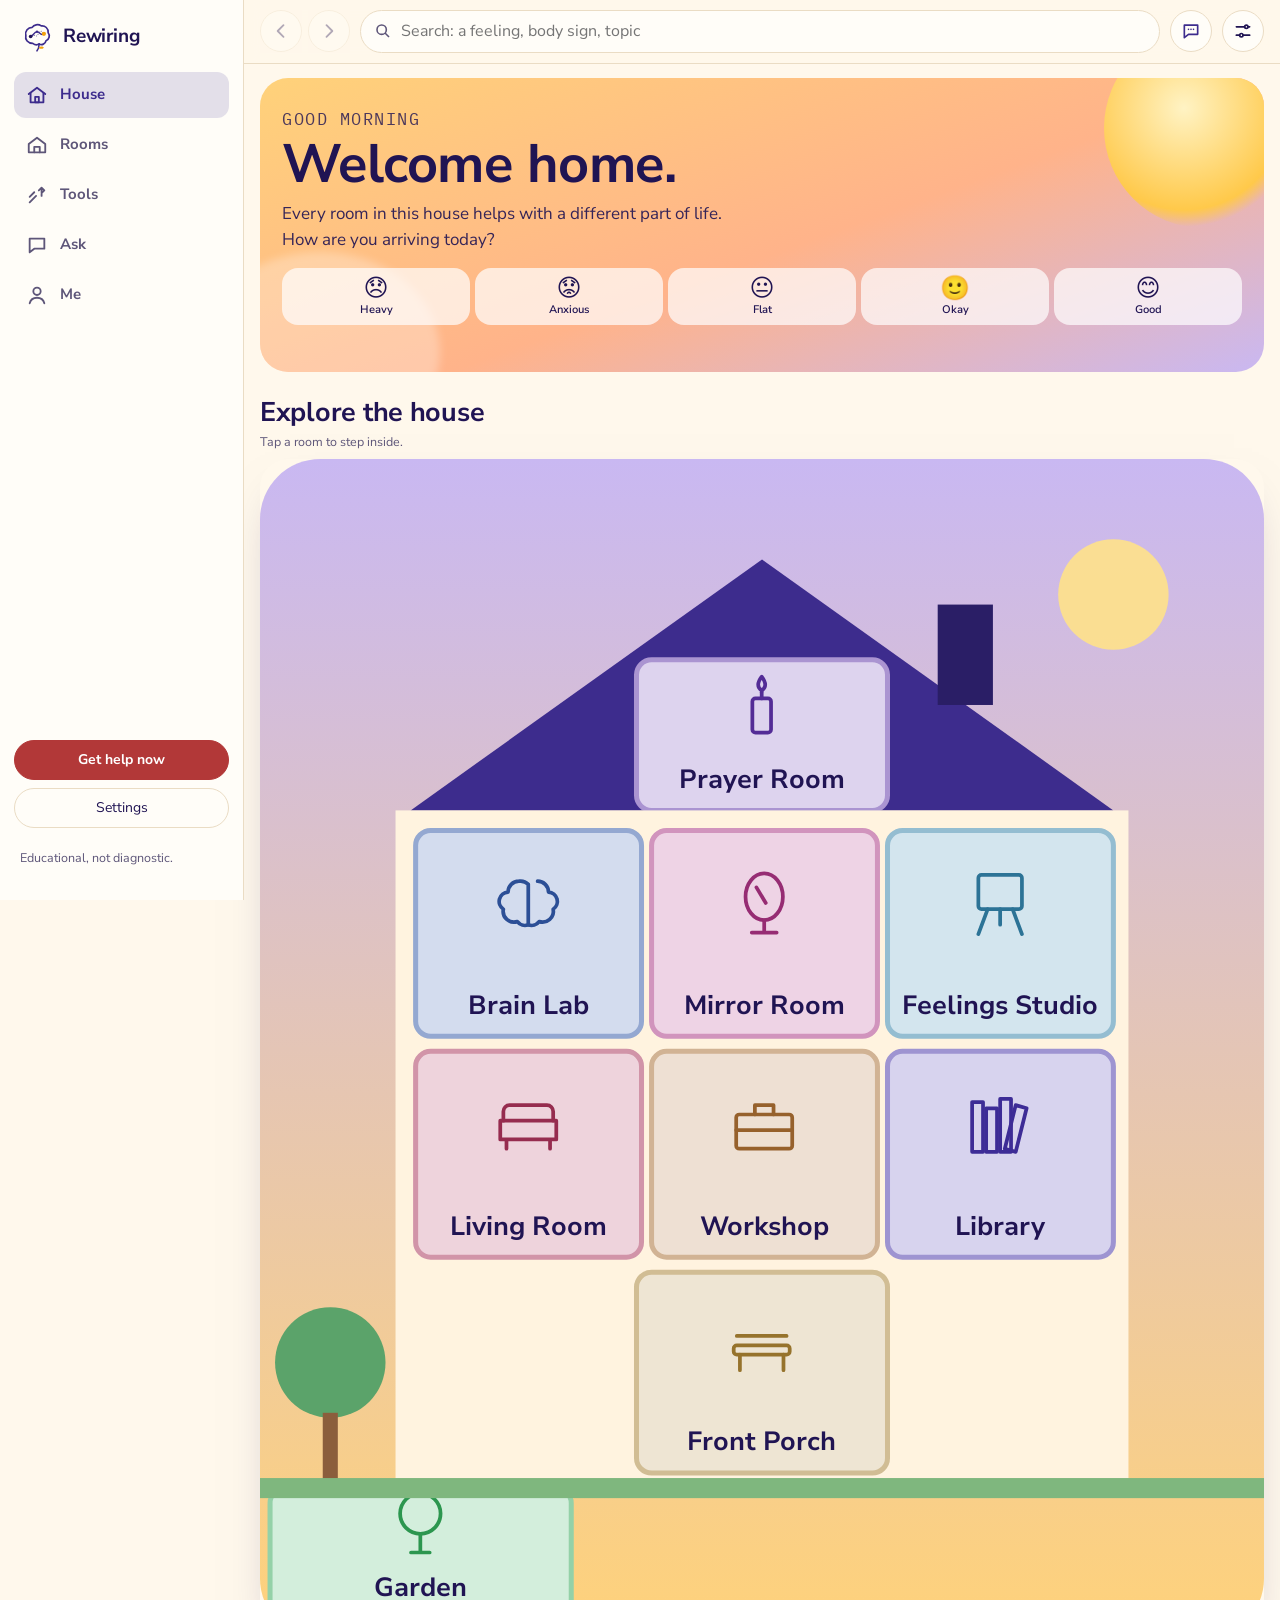
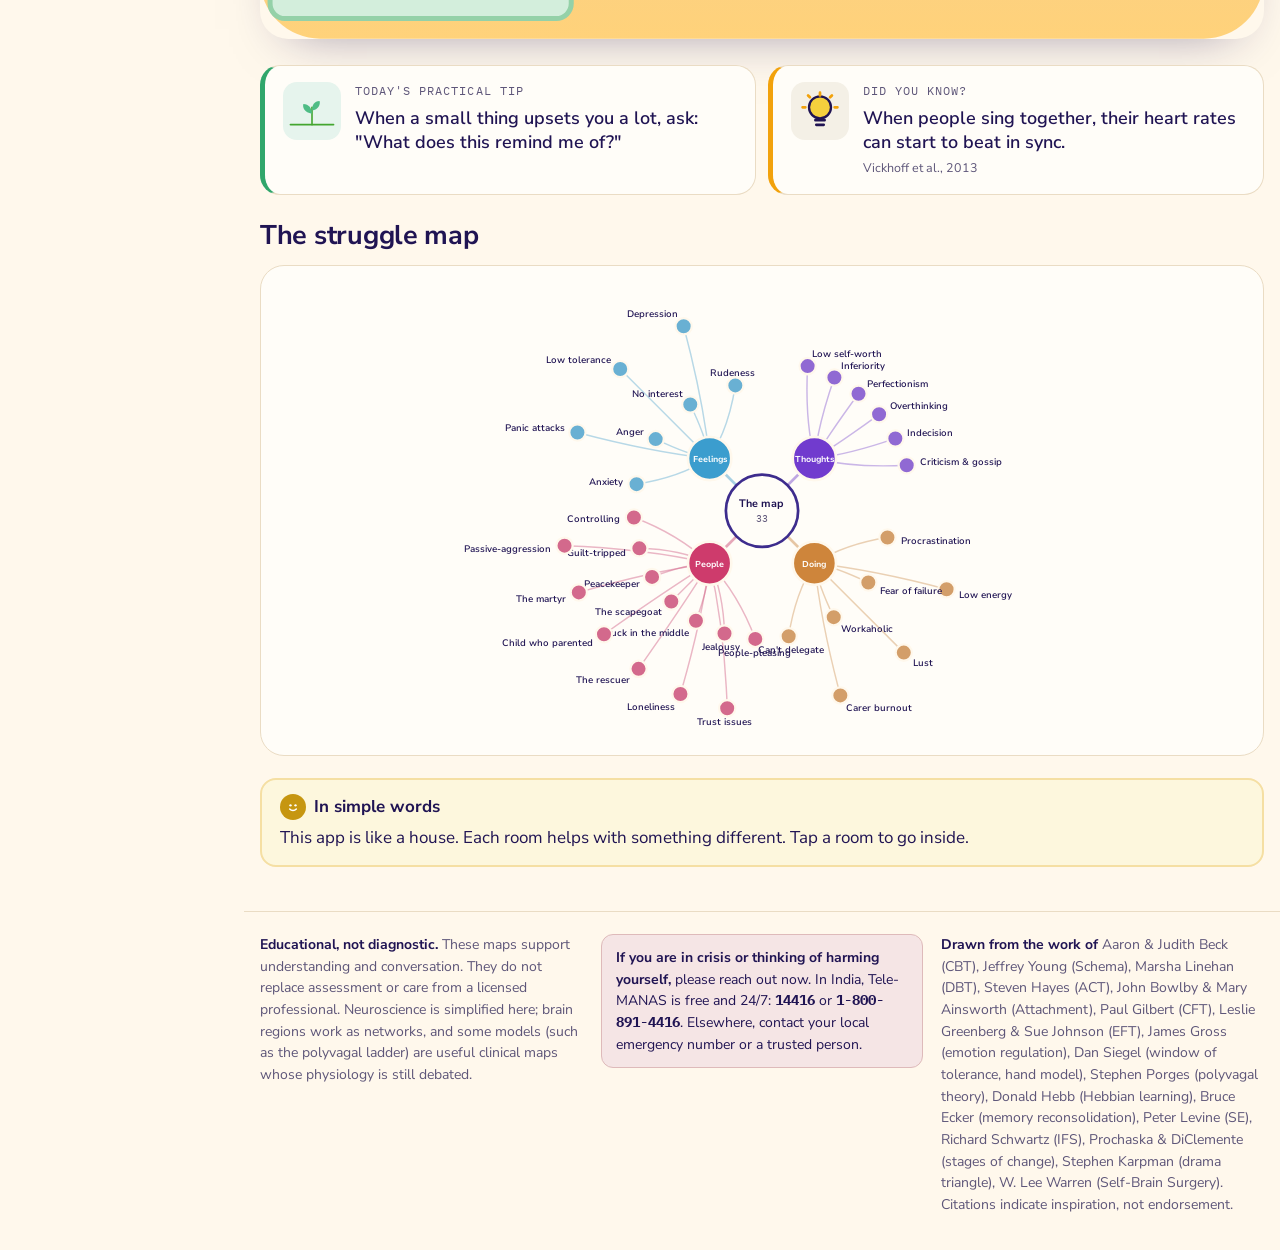
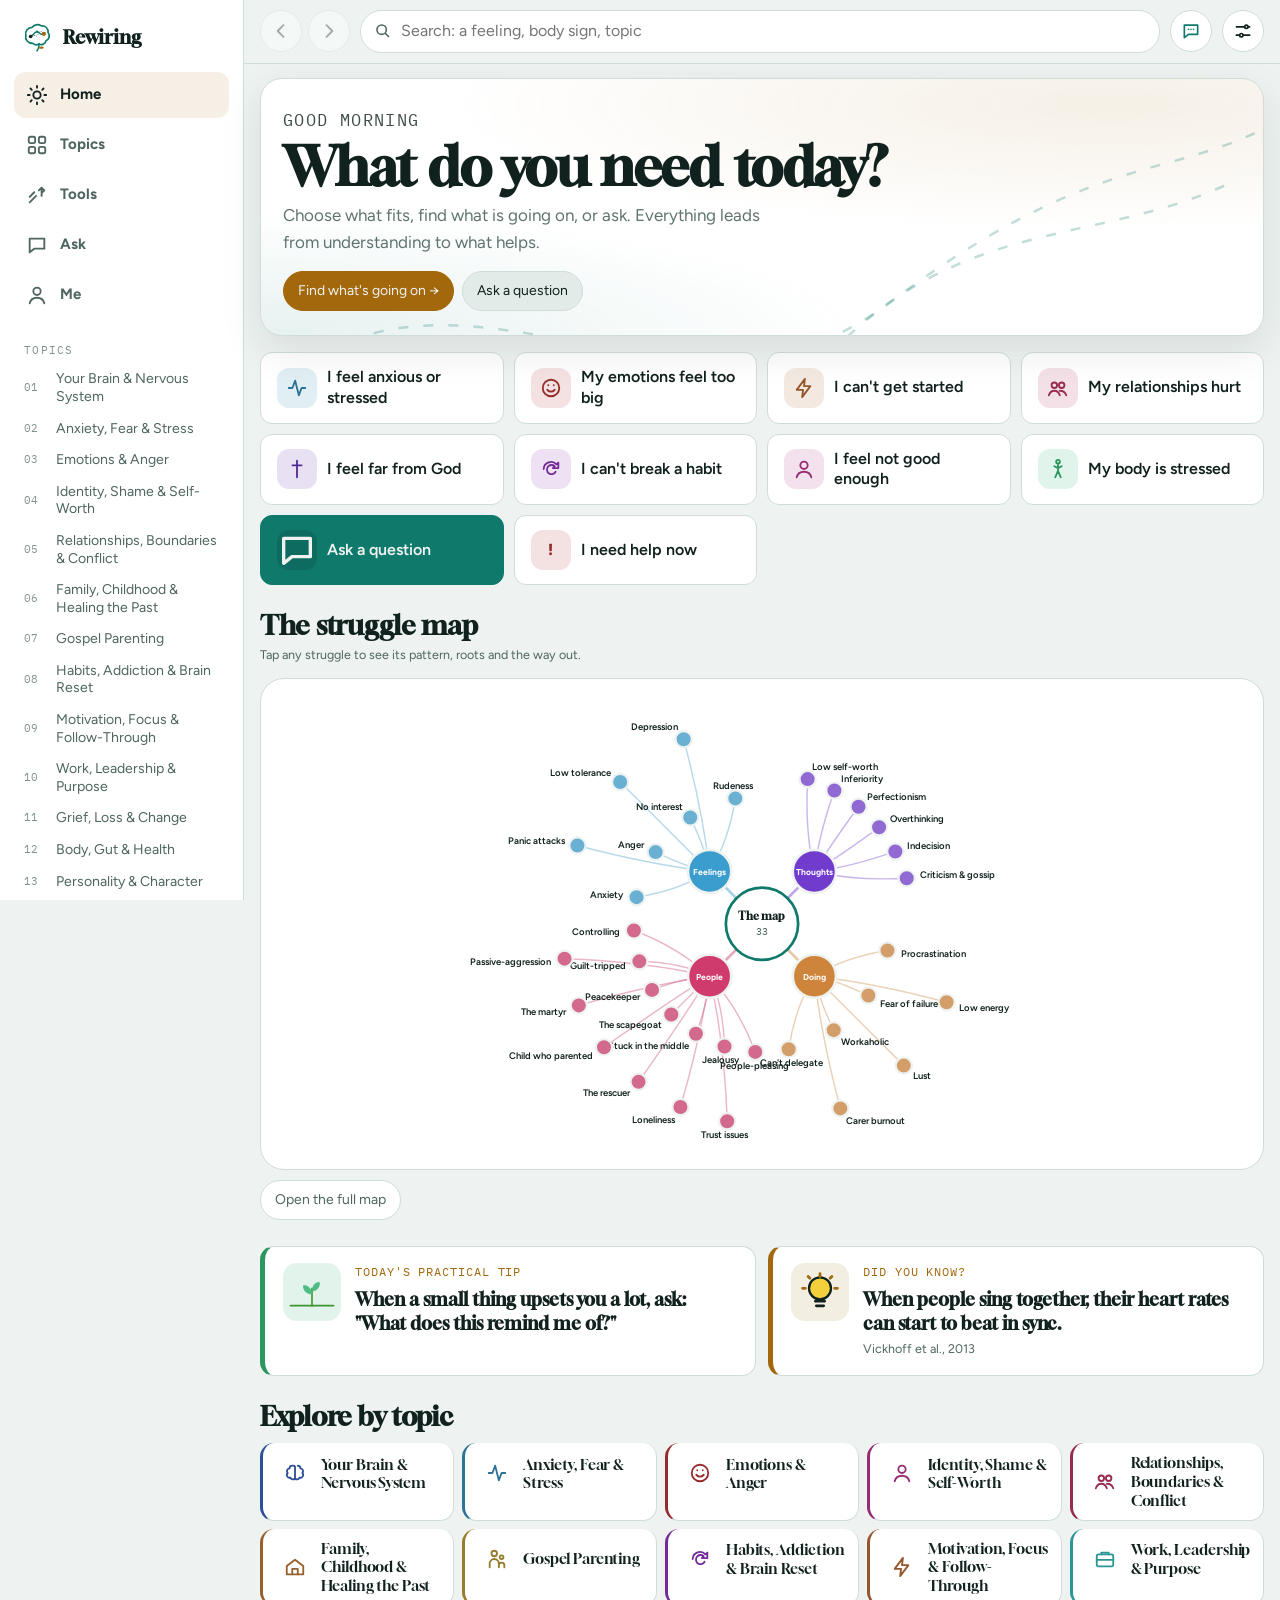
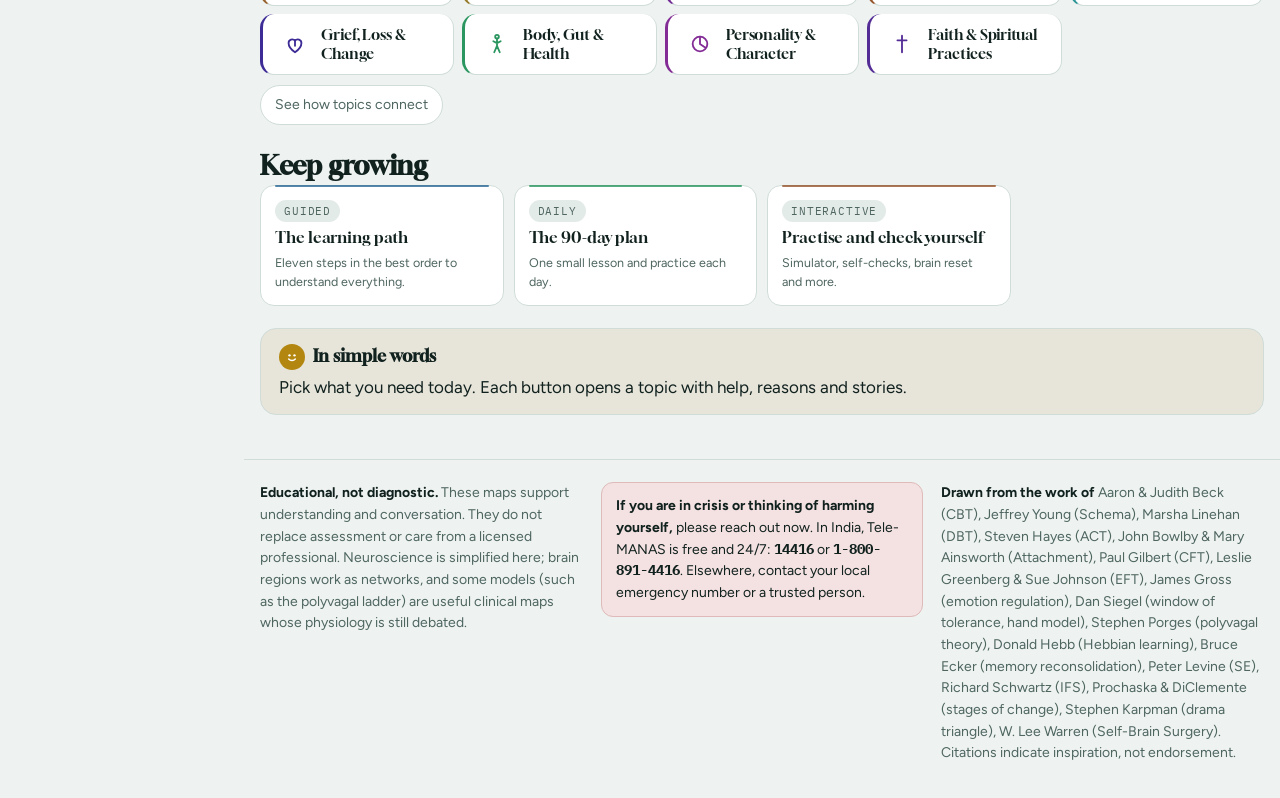
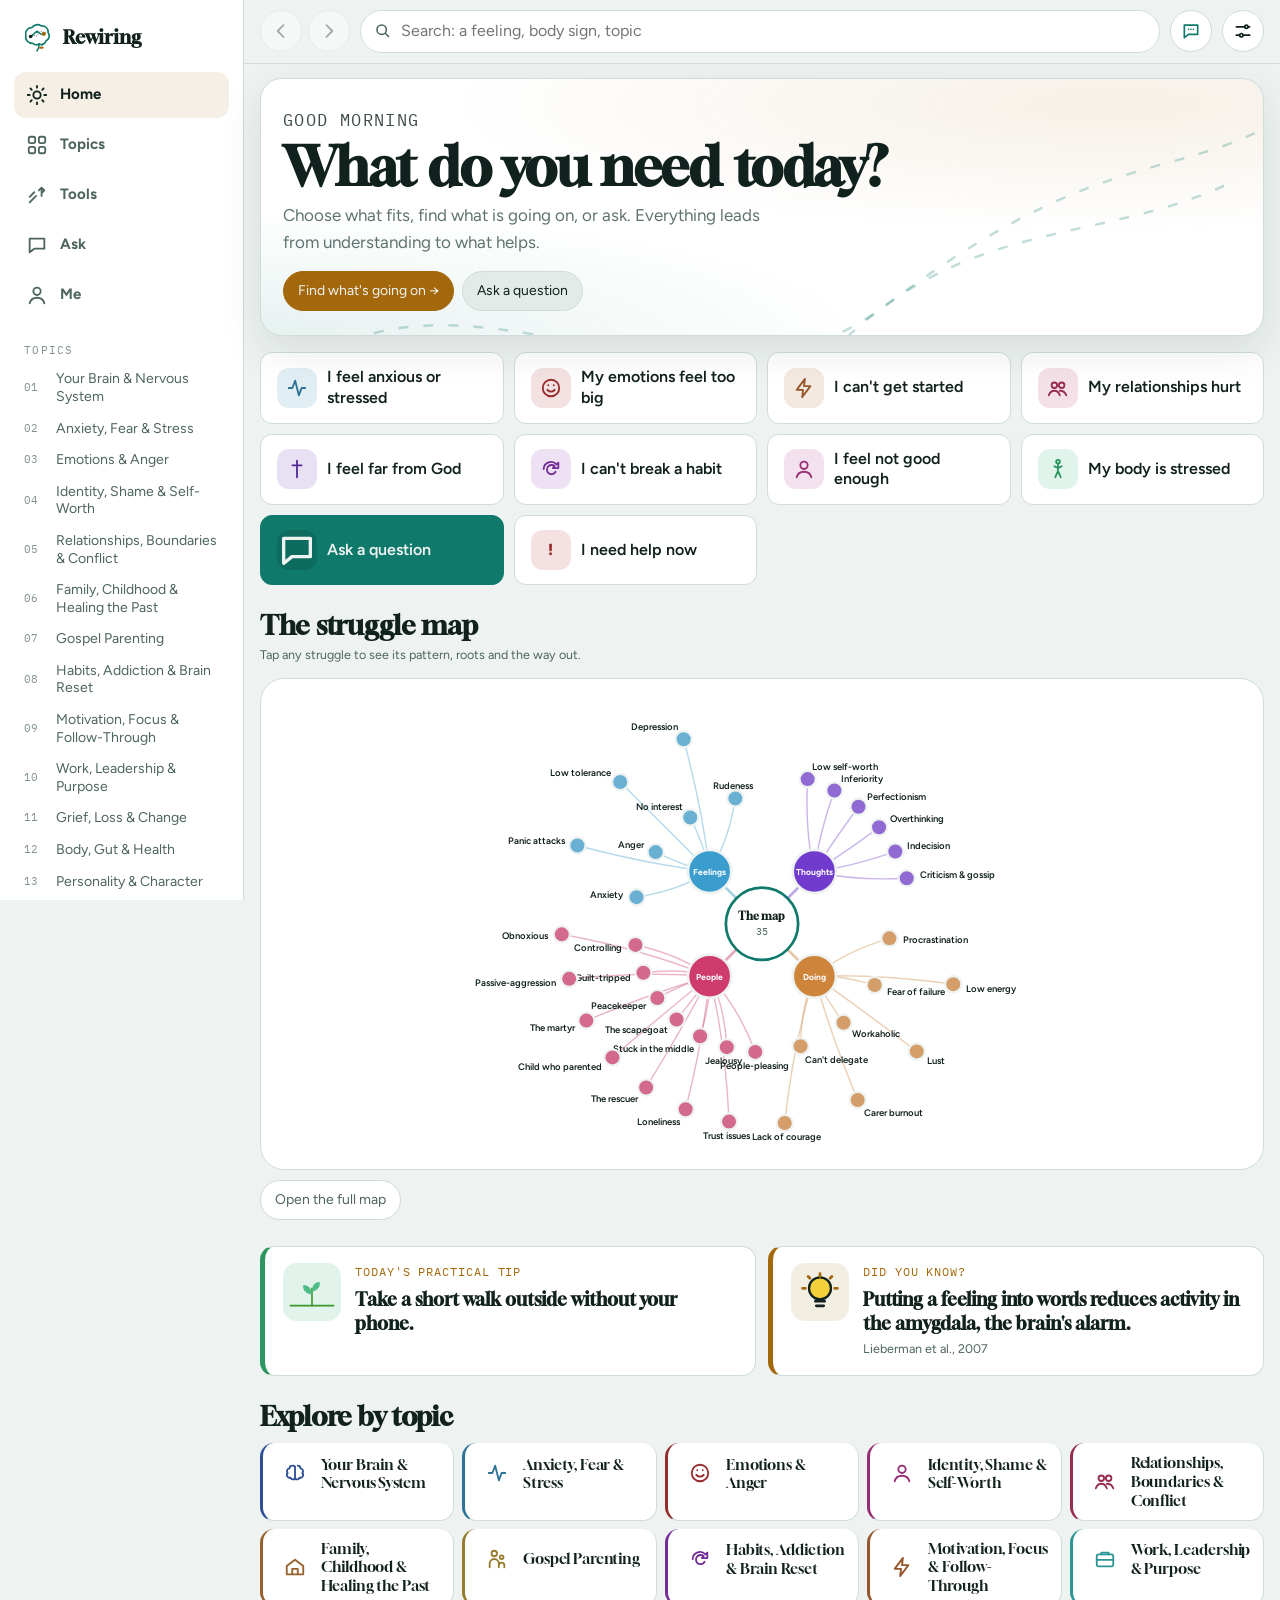
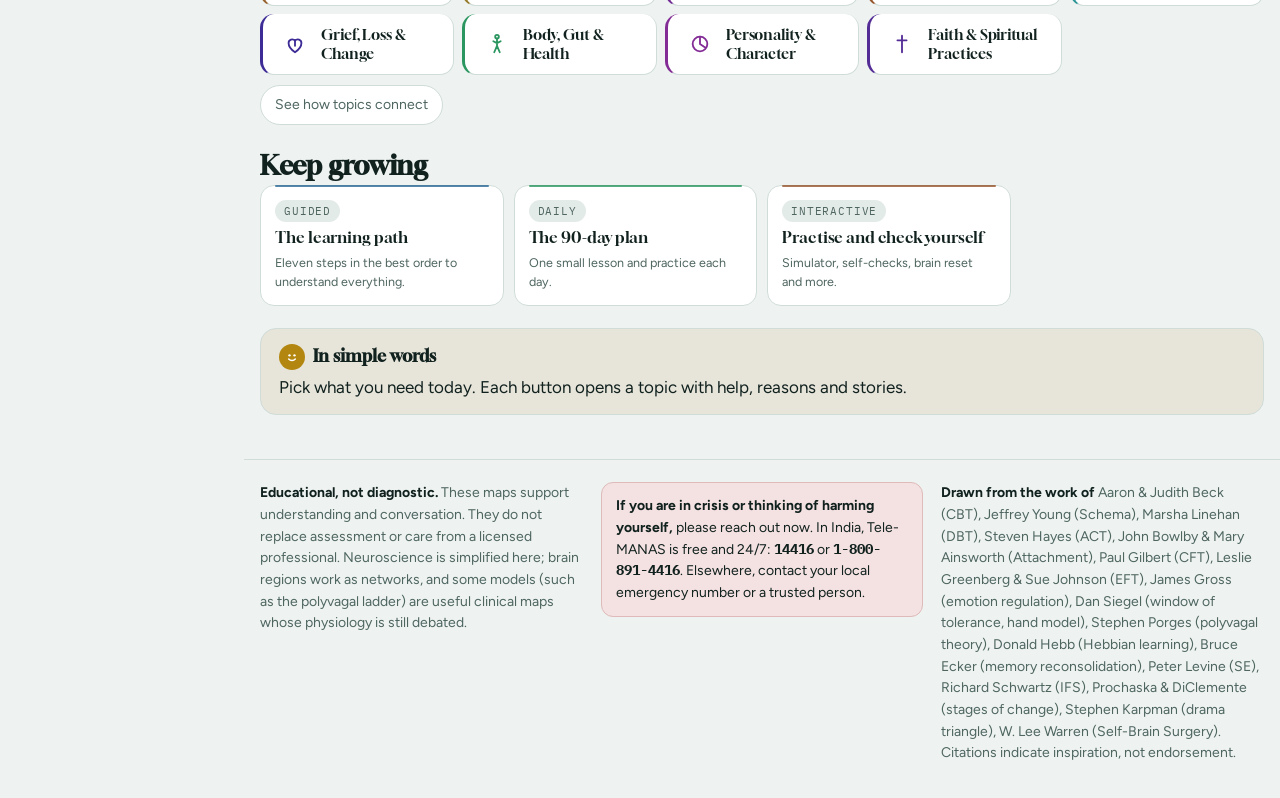
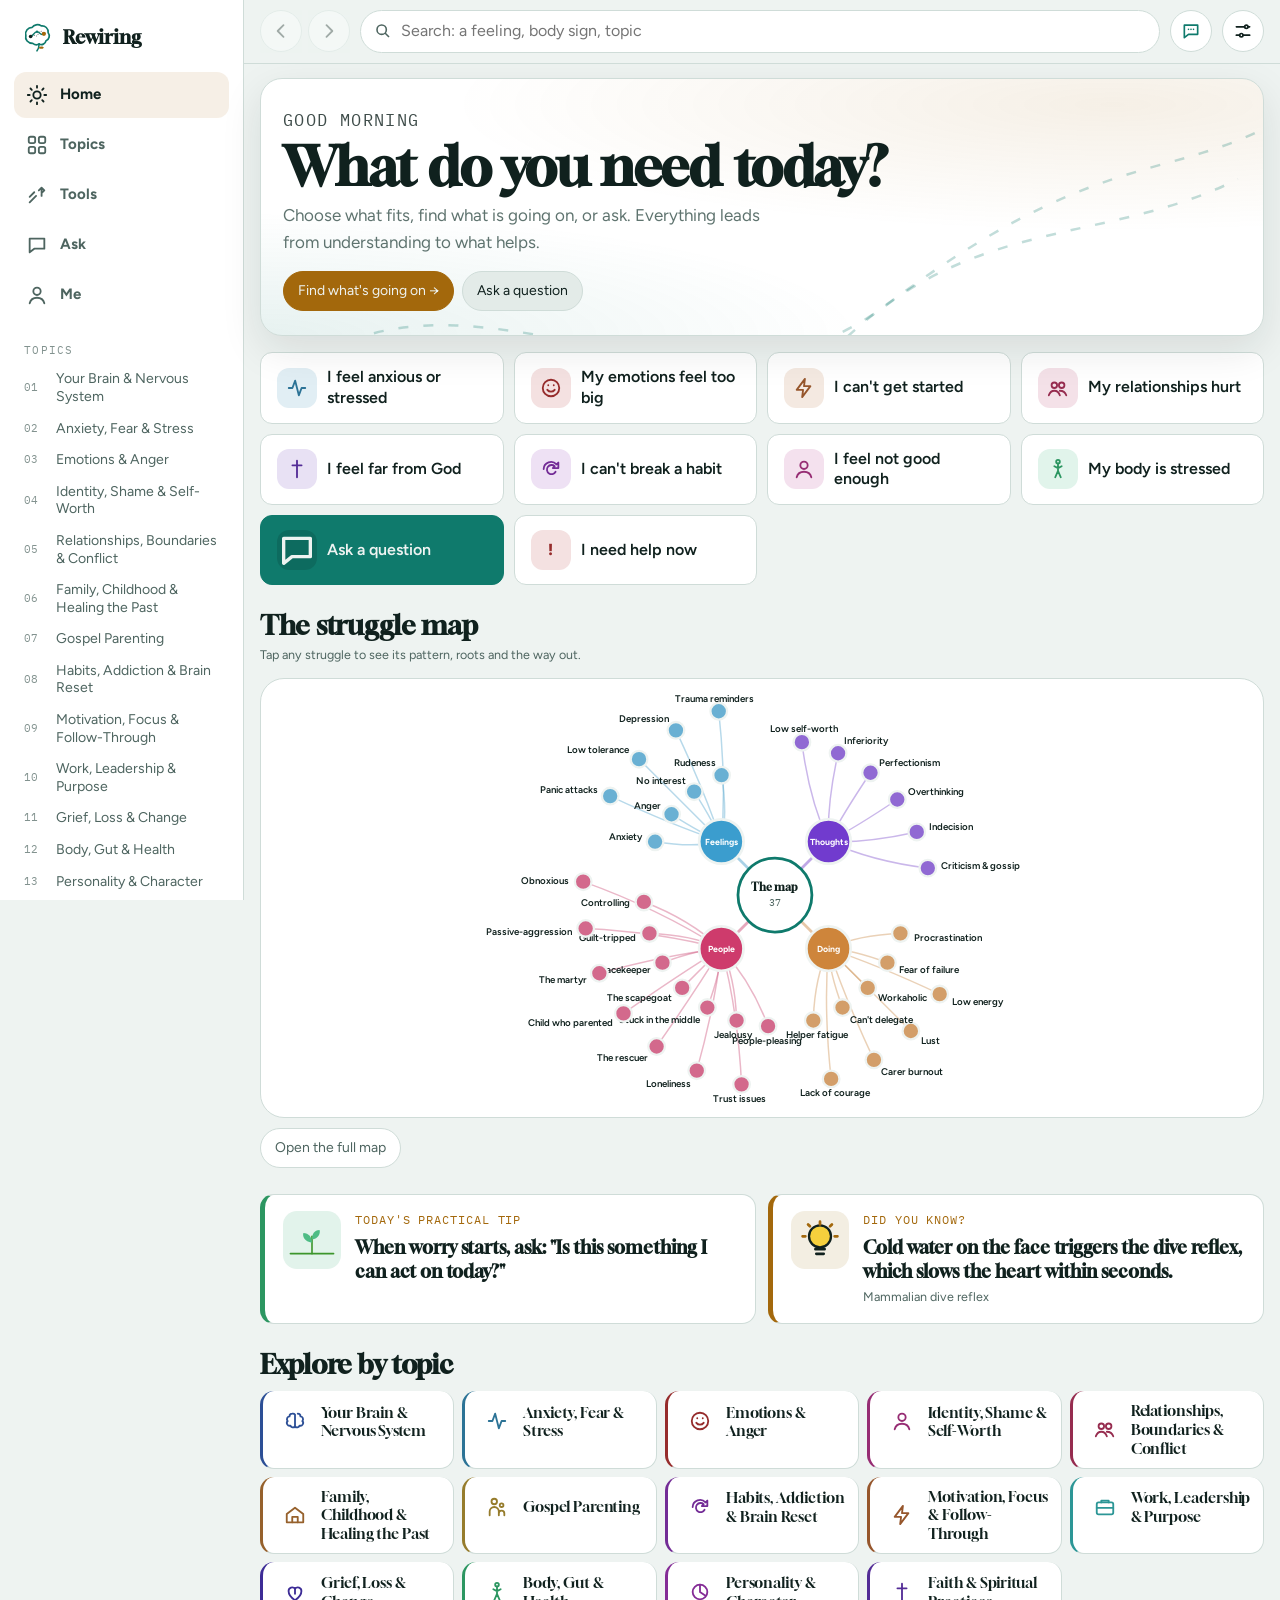
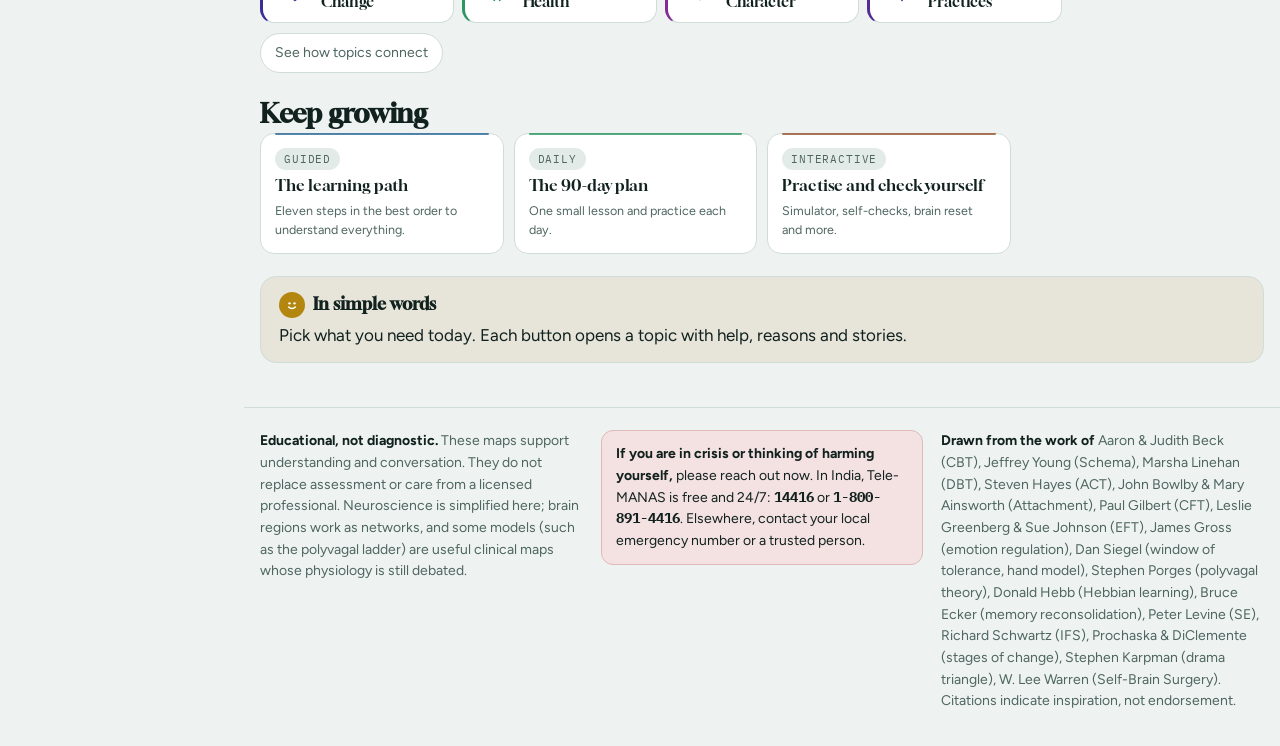
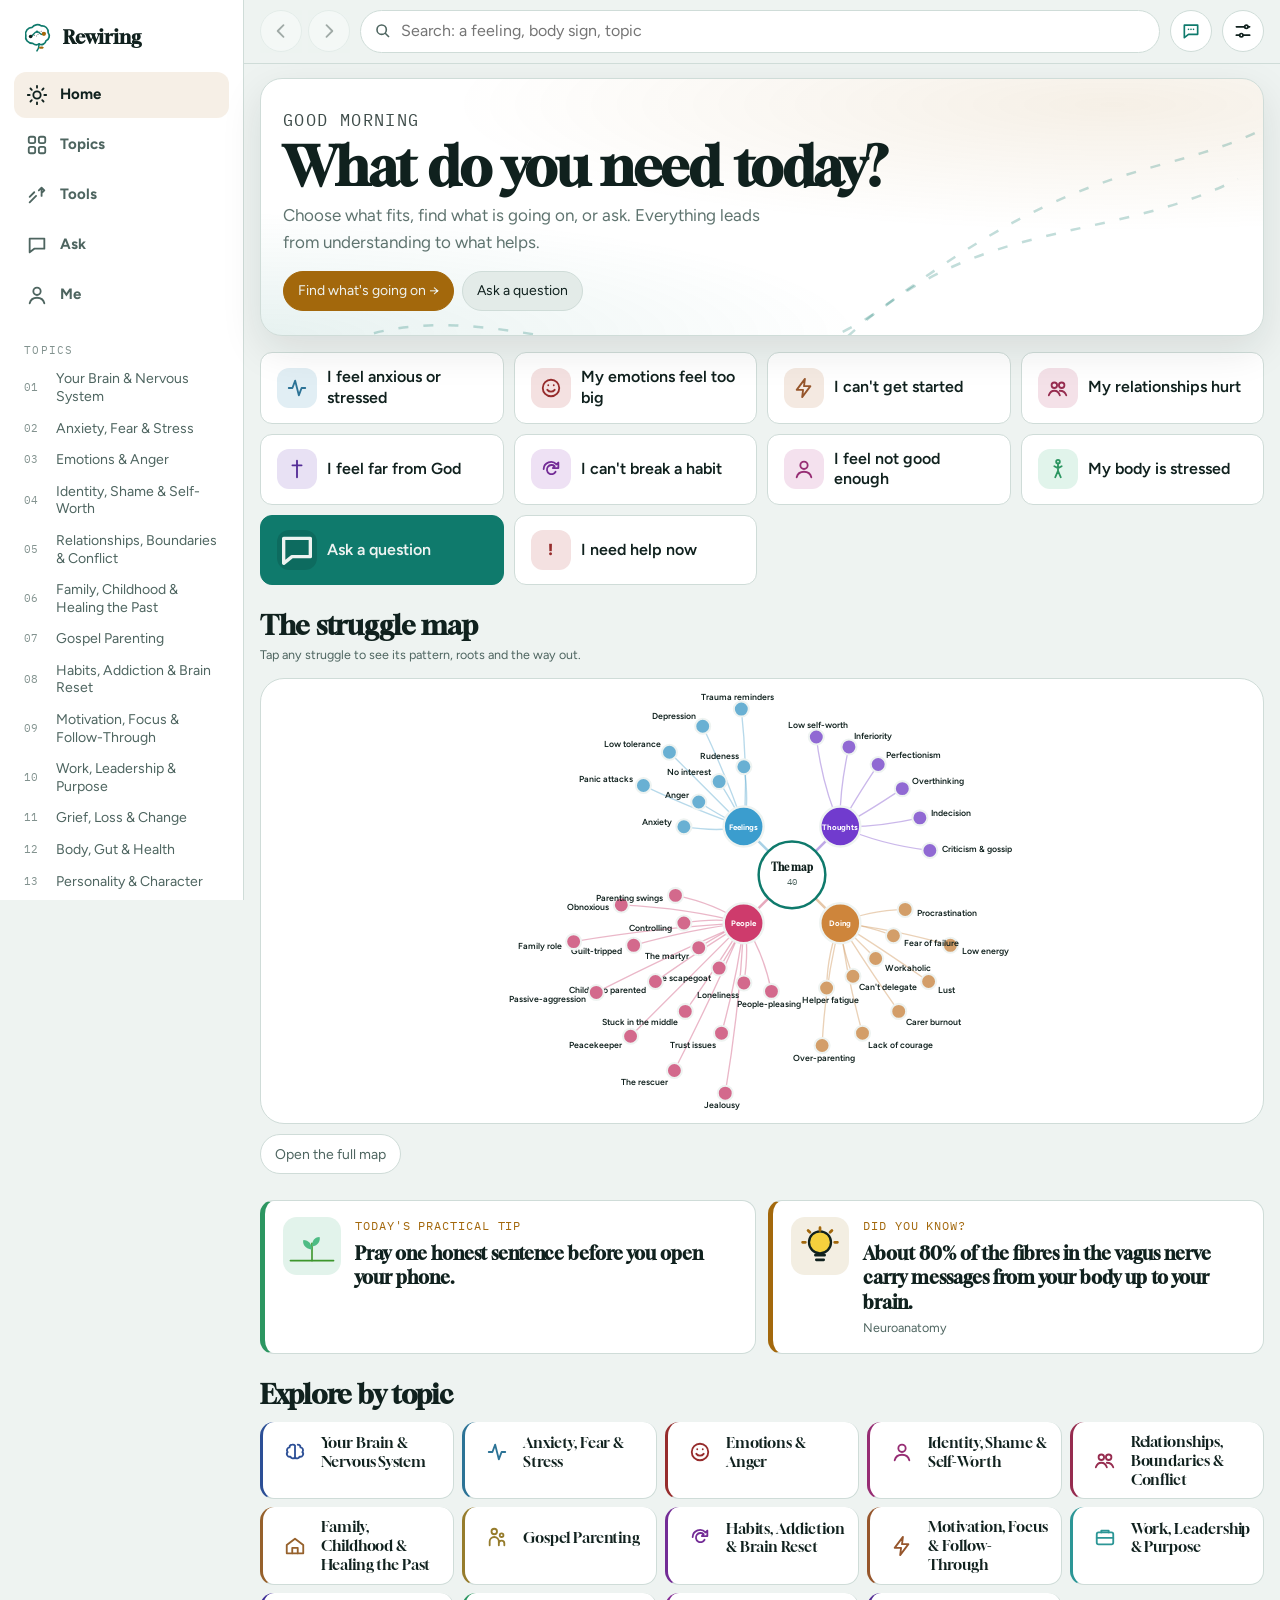
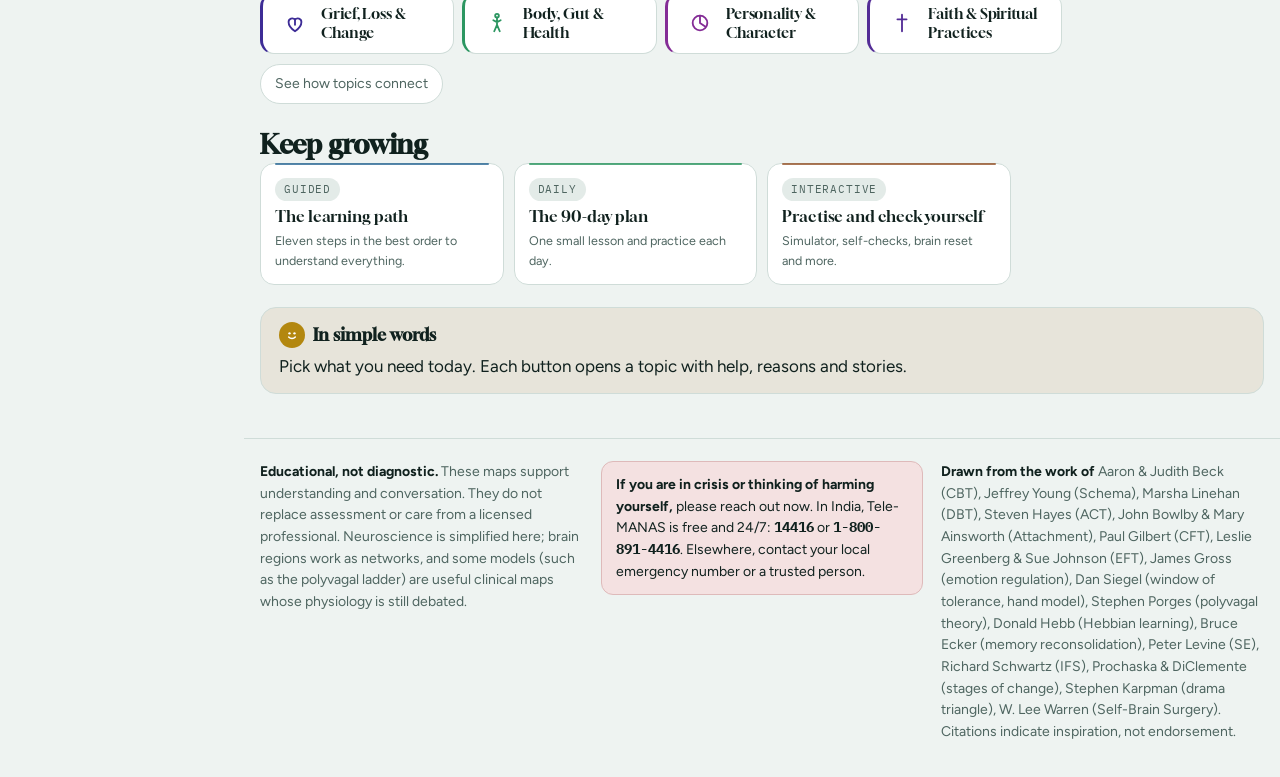
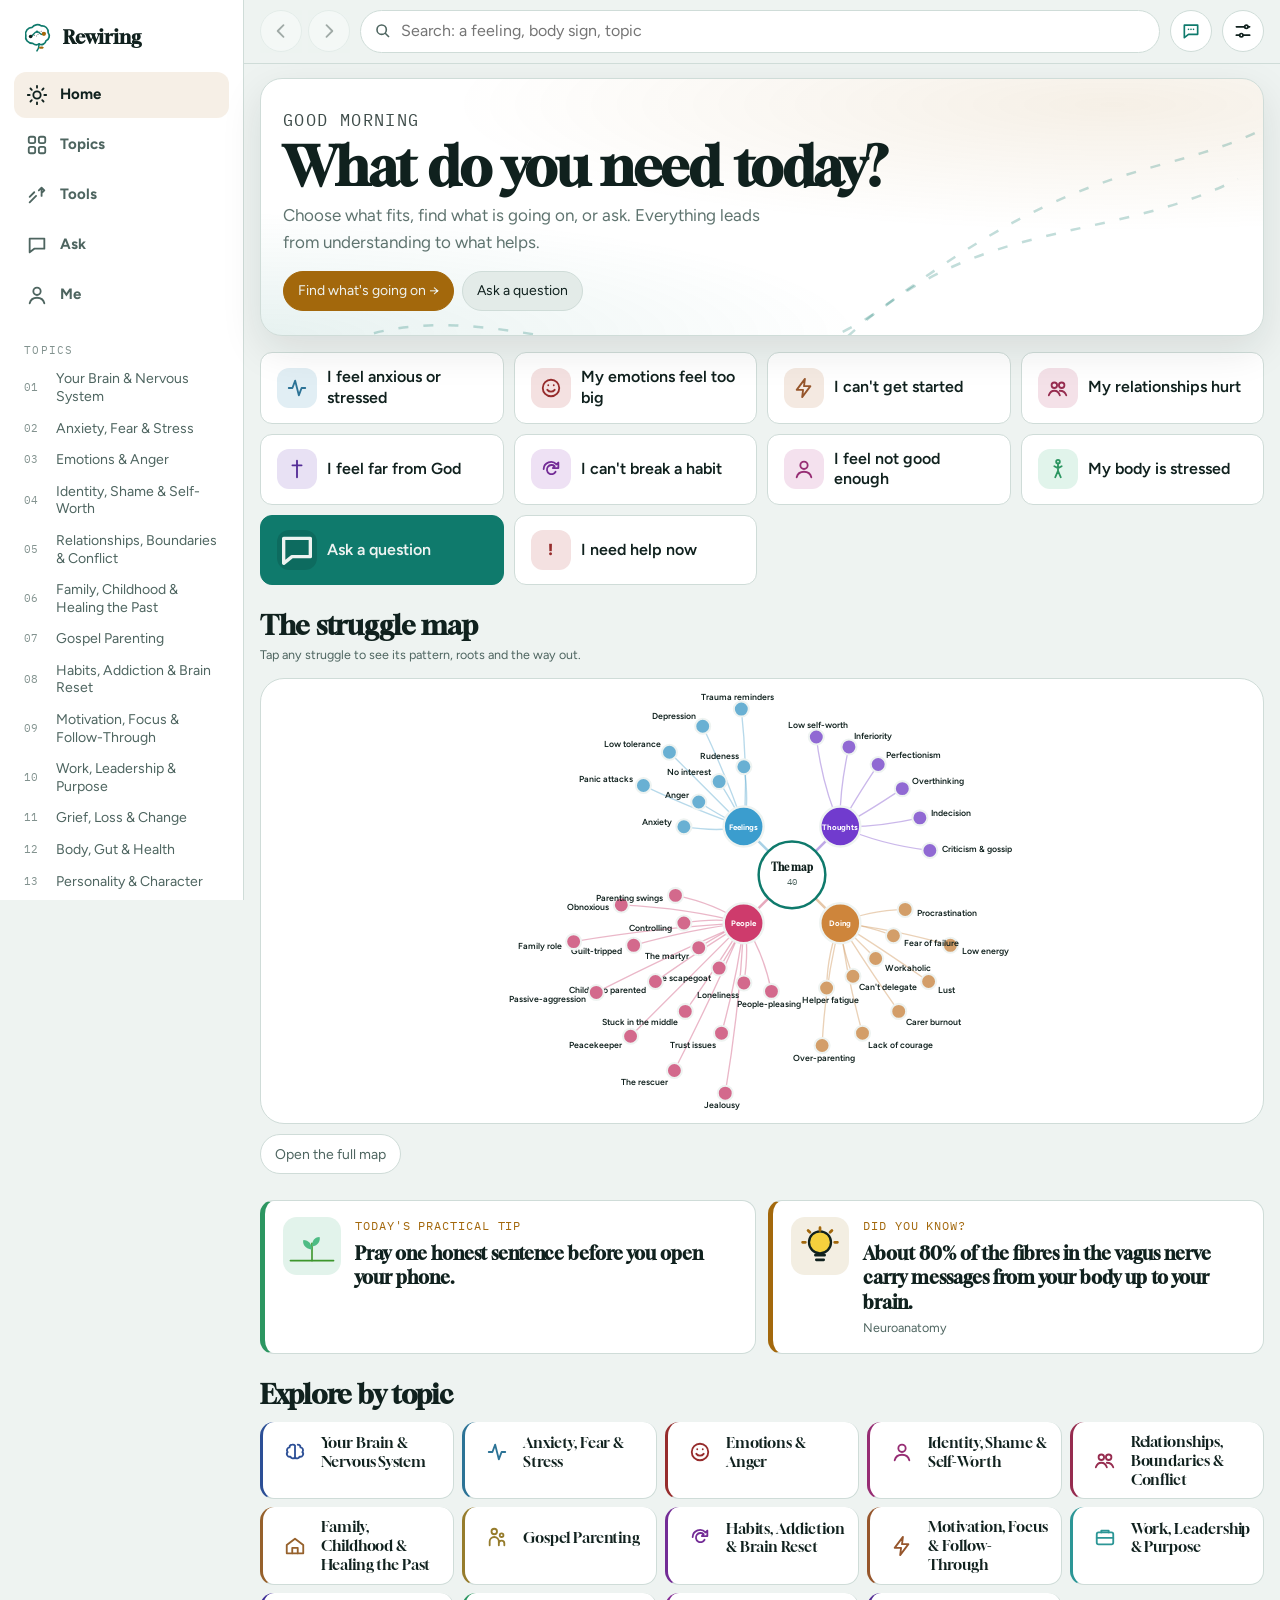
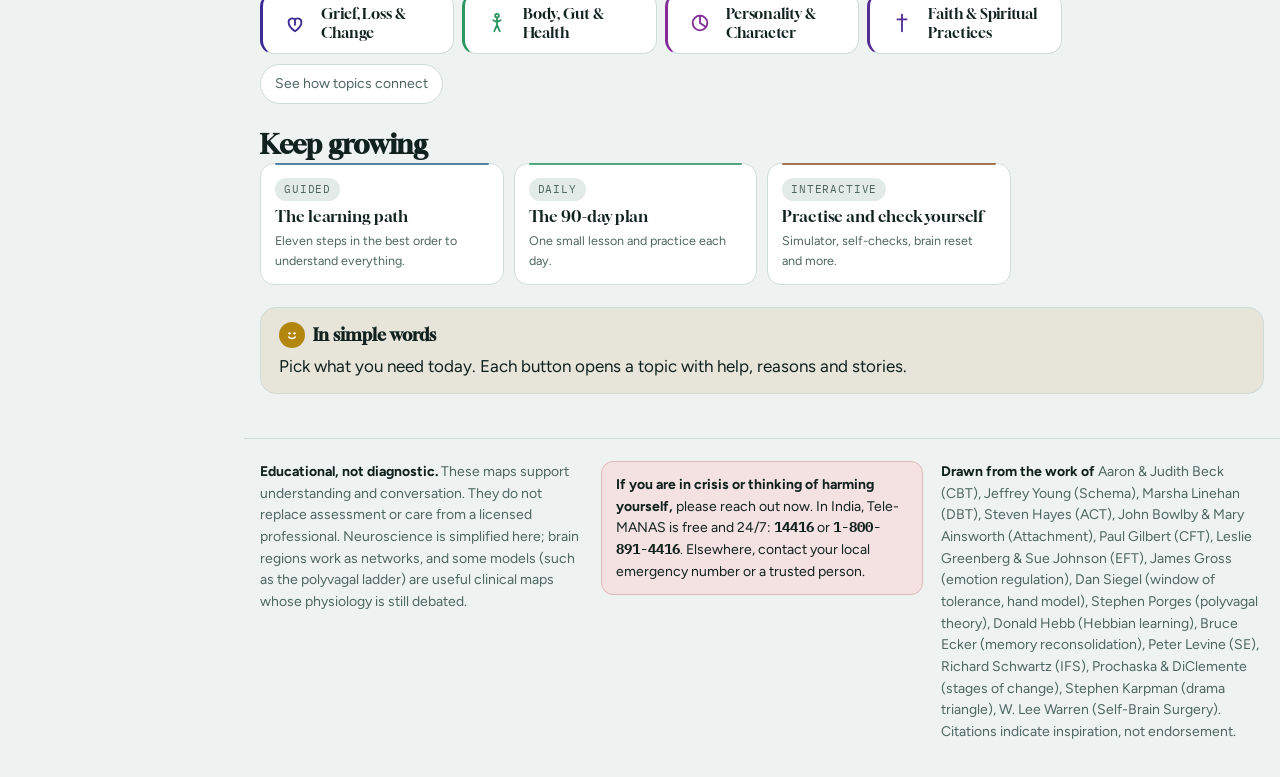
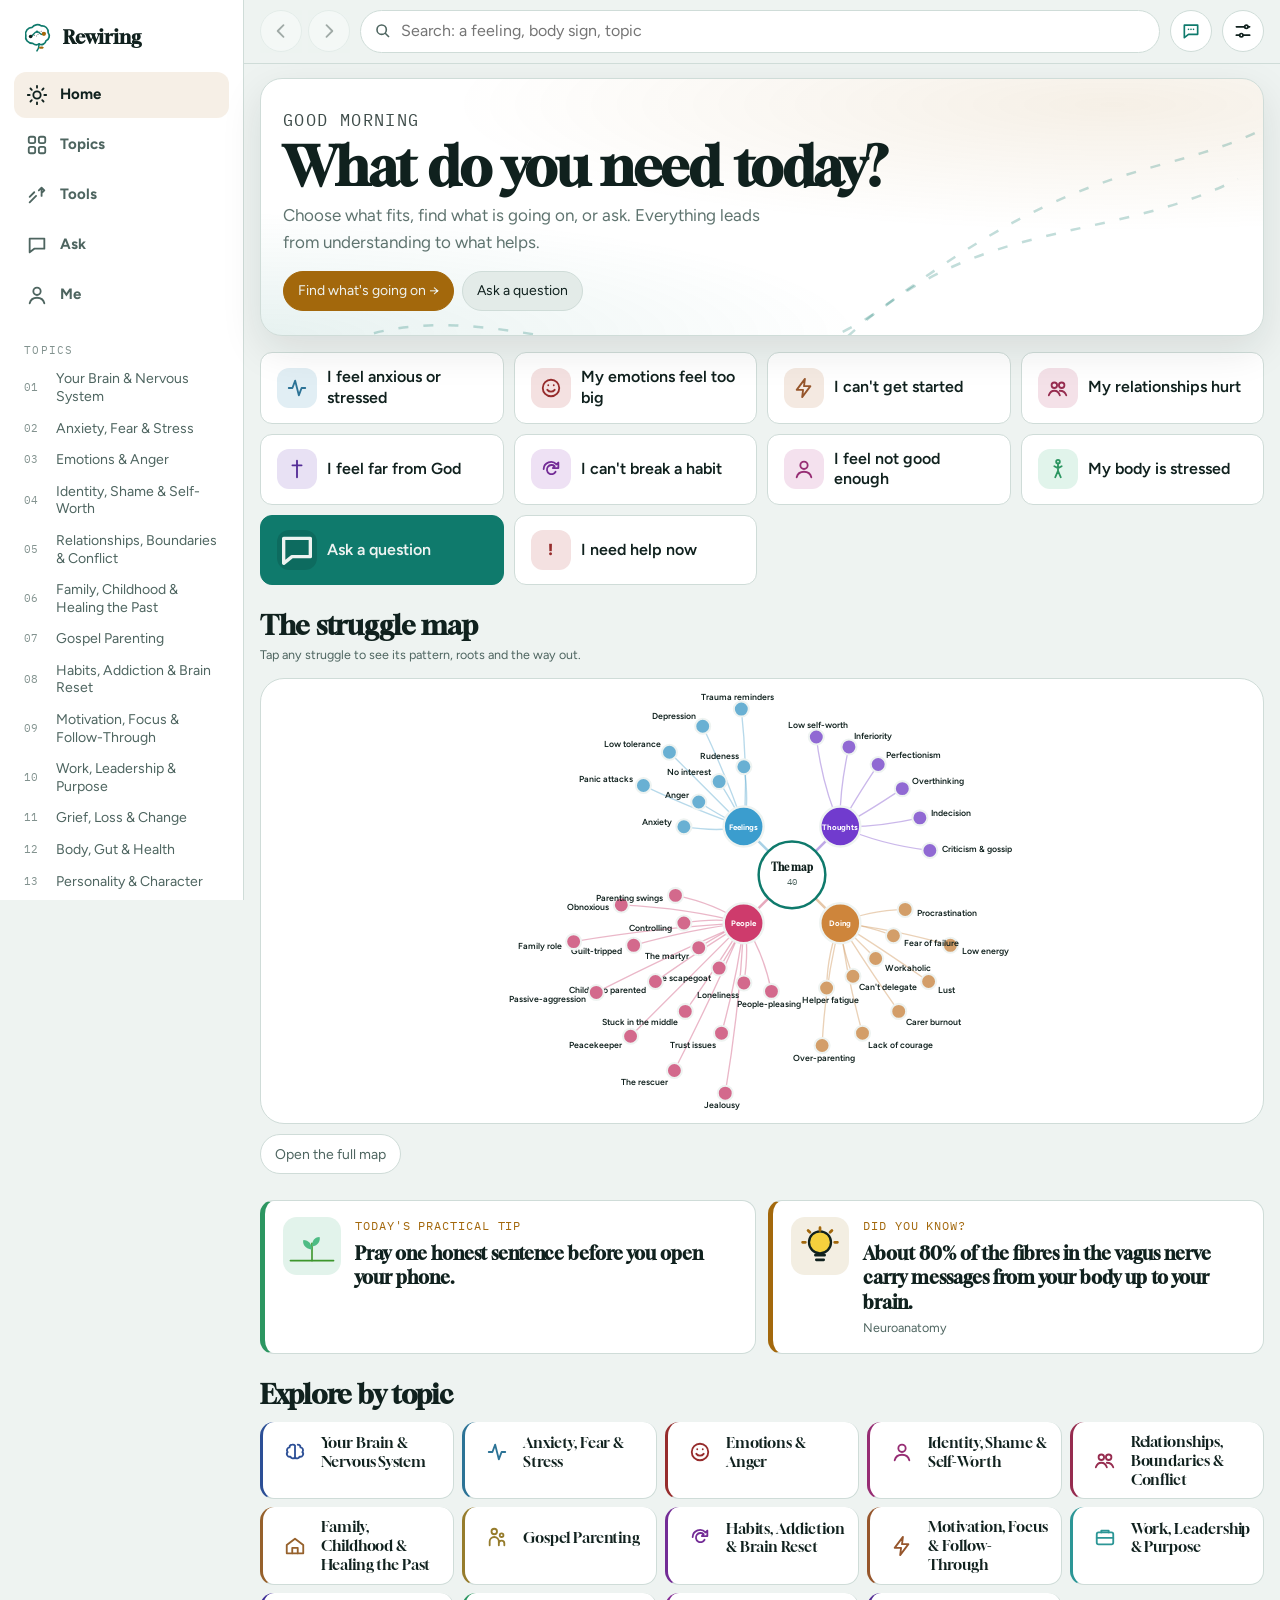
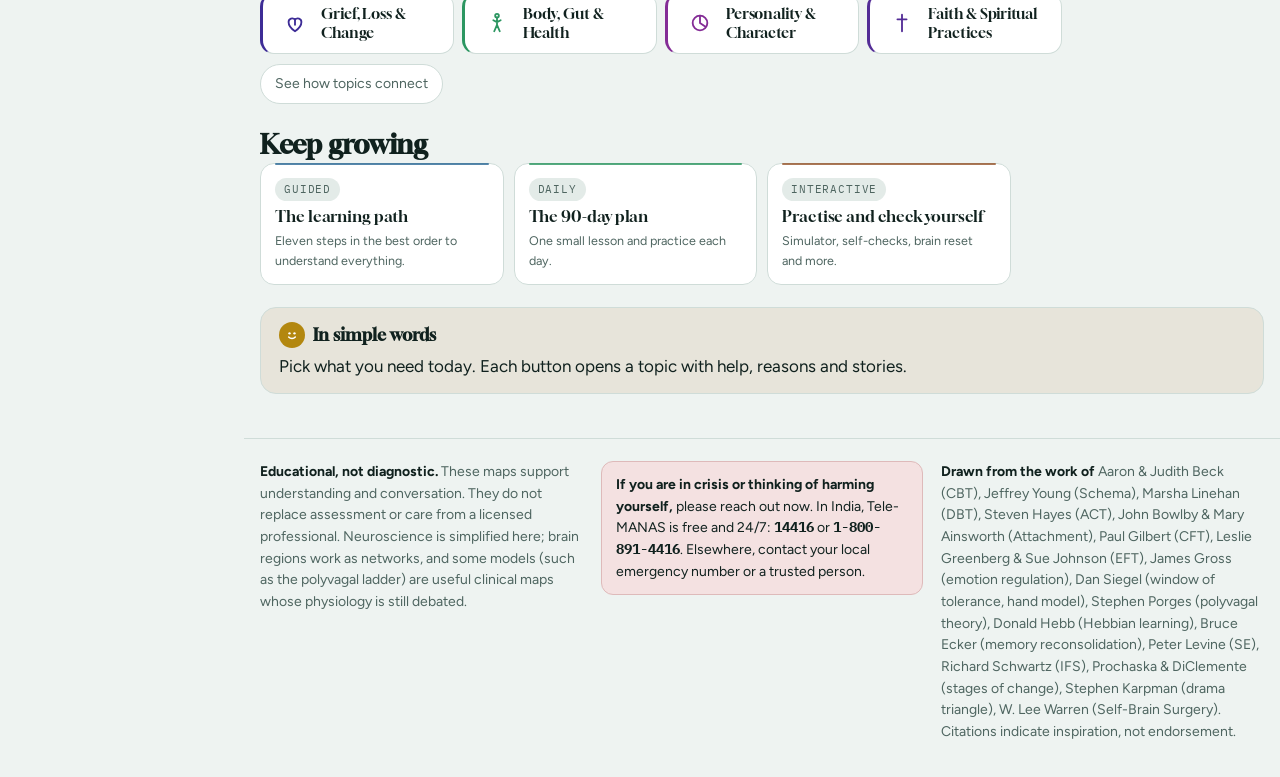
